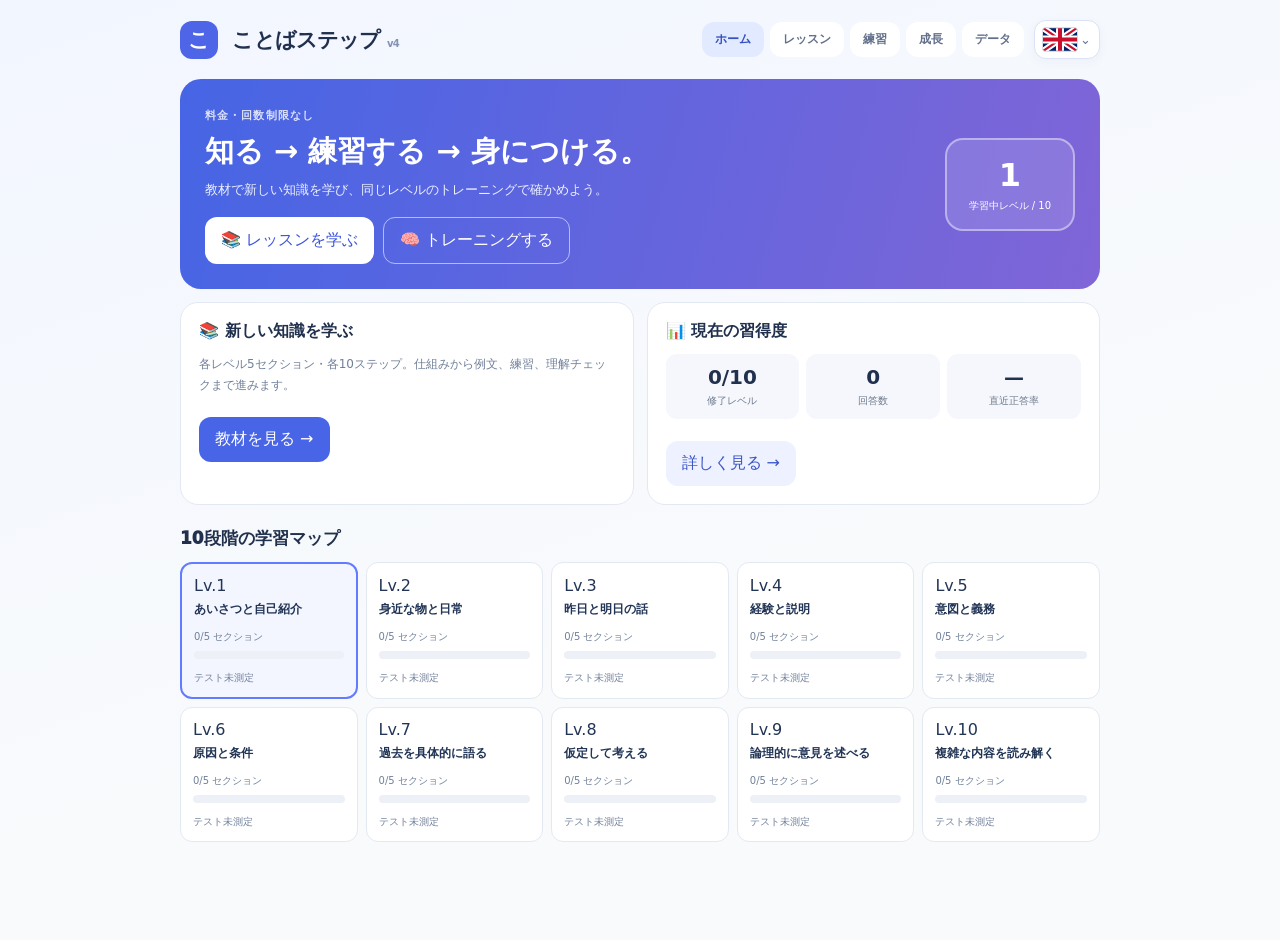
==== kotoba/index.html @ 97782a65 "Publish mobile-ready Kotoba Step v4.1 without changing existing homepage" ====
<!DOCTYPE html>
<html lang="ja"><head><meta charset="UTF-8"><meta name="viewport" content="width=device-width,initial-scale=1"><title>ことばステップ v4.1 - 3言語×10レベル</title><style>
.ks-root{font-family:ui-rounded,"Hiragino Kaku Gothic ProN","Noto Sans JP",system-ui,sans-serif;color:#20304d;background:linear-gradient(160deg,#f2f6ff,#f8fafc 60%);padding:16px;border-radius:18px;min-height:620px}.ks-root *{box-sizing:border-box}.ks-root button,.ks-root select,.ks-root textarea{font:inherit}.ks-root button{cursor:pointer}.ks-root button:disabled{opacity:.46;cursor:default}.ks-shell{max-width:920px;margin:auto}.ks-top{display:flex;justify-content:space-between;align-items:center;gap:8px;flex-wrap:wrap;margin-bottom:20px}.ks-logo{font-weight:950;font-size:21px;letter-spacing:-.04em}.ks-logo b{display:inline-grid;place-items:center;background:#4f65e7;color:#fff;border-radius:12px;width:38px;height:38px;margin-right:8px}.ks-tabs{display:flex;gap:6px}.ks-tabs button{padding:9px 13px;border:0;background:#fff;color:#62708b;border-radius:12px;font-size:12px;font-weight:800}.ks-tabs button.ks-active{background:#e2eaff;color:#3651c2}.ks-hero{padding:25px;border-radius:21px;background:linear-gradient(105deg,#4665e5,#8065d7);color:#fff;display:flex;justify-content:space-between;align-items:center;gap:15px}.ks-hero h2{font-size:clamp(22px,4vw,29px);margin:7px 0}.ks-hero p{margin:7px 0;font-size:13px;line-height:1.65;color:#edf0ff}.ks-eyebrow{font-size:11px;letter-spacing:.1em;font-weight:900;opacity:.8}.ks-level{border:2px solid #ffffff6e;background:#ffffff20;border-radius:18px;text-align:center;padding:16px 22px;min-width:107px}.ks-level strong{font-size:32px;display:block}.ks-level span{font-size:10px}.ks-btn{display:inline-flex;align-items:center;justify-content:center;gap:7px;border:none;border-radius:12px;padding:12px 16px;background:#4865e8;color:#fff;font-weight:850;font-size:13px}.ks-btn.ks-main{background:#fff;color:#3b54dc}.ks-btn.ks-secondary{background:#eef1ff;color:#3b56c6}.ks-btn.ks-muted{background:#f0f2f8;color:#5d6b83}.ks-btn.ks-danger{background:#fff0f1;color:#bd3548}.ks-btn.ks-sm{padding:9px 11px;font-size:12px}.ks-grid3{display:grid;grid-template-columns:repeat(3,minmax(0,1fr));gap:11px}.ks-lang{border:2px solid #e4e9f4;text-align:left;background:white;border-radius:17px;padding:16px;min-width:0}.ks-lang.ks-picked{border-color:#6c80ec;background:#f7f8ff}.ks-lang .ks-flag{font-size:28px;display:block}.ks-lang strong{display:block;font-size:17px;margin:8px 0 3px}.ks-lang small{font-size:11px;color:#68758d}.ks-h3{font-size:17px;font-weight:950;margin:22px 0 12px}.ks-cols{display:grid;grid-template-columns:1fr 1fr;gap:13px;margin:13px 0}.ks-panel{background:#fff;border:1px solid #e3e9f2;border-radius:18px;padding:18px;min-width:0}.ks-panel h3{font-size:16px;margin:0 0 8px}.ks-sub{font-size:12px;color:#71809a;line-height:1.7}.ks-field{margin:12px 0;display:flex;justify-content:space-between;align-items:center;gap:8px;flex-wrap:wrap}.ks-field label{font-size:13px;font-weight:850}.ks-field select{border-radius:9px;border:1px solid #dfe5f0;padding:8px;background:#fff;color:#24344e}.ks-check{display:inline-flex;align-items:center;gap:5px;font-size:12px;font-weight:800}.ks-check input{accent-color:#4a65e5;width:16px;height:16px}.ks-progress-row{margin:13px 0}.ks-progress-row .ks-line{display:flex;justify-content:space-between;font-size:12px;margin-bottom:5px}.ks-track{height:8px;border-radius:20px;background:#edf0f7;overflow:hidden}.ks-track i{display:block;height:100%;background:linear-gradient(90deg,#556cf1,#34c5a8)}.ks-statline{display:grid;grid-template-columns:repeat(3,1fr);gap:7px}.ks-stat{background:#f5f7fc;border-radius:11px;padding:11px 8px;text-align:center}.ks-stat strong{font-size:20px;display:block}.ks-stat small{color:#6e7a8d;font-size:10px}.ks-note{background:#edf3ff;color:#596a88;border-radius:11px;padding:11px 13px;line-height:1.7;font-size:11px;margin:13px 0}.ks-section{margin:18px 0}.ks-lesson{max-width:720px;margin:0 auto}.ks-lesson-head{display:flex;gap:10px;align-items:center}.ks-lesson-head .ks-track{flex:1;height:12px}.ks-lesson-head span{font-weight:850;font-size:12px;color:#63718e}.ks-card{border:1px solid #dfe6f1;background:#fff;border-radius:20px;padding:23px;margin:17px 0}.ks-tag{display:inline-block;background:#edf1ff;color:#4c61c7;font-weight:850;font-size:11px;border-radius:8px;padding:7px 9px}.ks-card h2{font-size:21px;line-height:1.5;margin:16px 0}.ks-prompt{font-size:22px;font-weight:800;margin:16px 0;line-height:1.65;white-space:pre-wrap;overflow-wrap:anywhere}.ks-prompt.ks-reading{font-size:18px;border-left:4px solid #7891ee;background:#f7f9ff;padding:14px;border-radius:6px;font-weight:600}.ks-q{font-weight:800;font-size:14px;margin:15px 0}.ks-choices{display:grid;grid-template-columns:1fr 1fr;gap:10px}.ks-choice{border:2px solid #e3e9f2;background:#fff;color:#24344f;text-align:left;border-radius:13px;padding:15px;font-weight:750;min-height:63px}.ks-choice:hover:not(:disabled){border-color:#93a2ed}.ks-choice.ks-selected{border-color:#576fe9;background:#eef1ff}.ks-choice.ks-correct{border-color:#2bc39d;background:#e3fbf4}.ks-choice.ks-wrong{border-color:#e9596b;background:#ffeff0}.ks-tools{display:flex;justify-content:space-between;align-items:center;gap:8px;margin-top:18px;flex-wrap:wrap}.ks-feedback{border-radius:12px;padding:13px;font-size:13px;line-height:1.7;margin-top:15px}.ks-feedback.good{background:#e2faf1;color:#176c52}.ks-feedback.bad{background:#fff0ed;color:#ae394a}.ks-feedback strong{display:block}.ks-tiles{display:flex;gap:7px;flex-wrap:wrap;min-height:55px;padding:10px;border:1px dashed #bec9df;border-radius:12px;margin:13px 0;background:#f9fbff}.ks-tile{border:1px solid #cfd8eb;background:#fff;border-radius:9px;padding:10px;font-weight:800}.ks-tile:disabled{opacity:.3}.ks-stages{display:grid;grid-template-columns:repeat(4,minmax(0,1fr));gap:8px}.ks-stage{border:1px solid #e3e9f3;border-radius:12px;background:white;padding:12px}.ks-stage h4{margin:0 0 7px;font-size:13px}.ks-stage small{font-size:10px;color:#70809a}.ks-stage .ks-track{margin-top:10px}.ks-results{text-align:center;max-width:680px;margin:35px auto}.ks-results .ks-panel{padding:30px}.ks-medal{font-size:49px}.ks-results h2{font-size:27px}.ks-summaries{display:flex;gap:7px;justify-content:center;flex-wrap:wrap;margin:17px 0}.ks-chip{padding:7px 10px;background:#eef2ff;color:#5165aa;font-size:11px;border-radius:99px;font-weight:800}.ks-root textarea{width:100%;min-height:120px;border-radius:12px;border:1px solid #dfe5f0;padding:10px;font-size:11px}.ks-root .ks-hide{display:none}.ks-root button:focus-visible,.ks-root select:focus-visible,.ks-root textarea:focus-visible{outline:3px solid #a5b7ff;outline-offset:2px}@media(max-width:620px){.ks-root{padding:10px}.ks-hero{padding:17px}.ks-level{padding:10px;min-width:80px}.ks-level strong{font-size:26px}.ks-grid3{gap:6px}.ks-lang{padding:11px 7px;border-radius:12px}.ks-lang strong{font-size:13px}.ks-lang small{font-size:10px}.ks-lang .ks-flag{font-size:25px}.ks-cols{grid-template-columns:1fr}.ks-stages{grid-template-columns:1fr 1fr}.ks-choices{grid-template-columns:1fr}.ks-card{padding:16px}.ks-top{flex-direction:column;align-items:stretch}.ks-tabs{justify-content:space-between}.ks-tabs button{flex:1}.ks-statline{gap:5px}}

.ks-version{font-size:10px;color:#8592b4;font-weight:700}.ks-hero h2{font-size:clamp(21px,3.2vw,29px)}.ks-btn.ks-hero-outline{background:transparent;border:1px solid #ffffff8f;color:white}.ks-actions{display:flex;gap:9px;flex-wrap:wrap;margin-top:17px}.ks-heading{padding:4px 0 12px}.ks-heading h2{margin:7px 0;font-size:25px}.ks-eyebrow.ks-dark{color:#6179de}.ks-lvcard{text-align:left;cursor:pointer;color:#223556;min-height:112px}.ks-lvcard b{display:block;margin:7px 0;line-height:1.3;font-size:12px}.ks-lvcard.ks-focus{border:2px solid #627bff;background:#f4f6ff}.ks-lvcard .ks-track{margin:7px 0}.ks-stages{grid-template-columns:repeat(5,minmax(0,1fr))}.ks-focuspanel{margin:19px 0}.ks-focuspanel h2{margin:12px 0 4px}.ks-sectionlist{display:grid;gap:10px;margin-top:17px}.ks-unit{display:flex;align-items:center;gap:15px;padding:15px;background:#f8faff;border:1px solid #e4eafa;border-radius:13px}.ks-num{width:36px;height:36px;display:grid;place-items:center;border-radius:11px;color:#4d67de;background:#e7ebff;font-weight:950;flex:none}.ks-unitbody{flex:1;min-width:0}.ks-unitbody strong{display:block;margin:0 0 4px}.ks-unitbody p{margin:0 0 6px}.ks-study h2{margin:14px 0}.ks-studybadge{display:inline-block;background:#dff7ed;color:#176550;border-radius:9px;padding:7px 11px;margin-top:18px;font-size:12px;font-weight:900}.ks-explain{line-height:2;padding:15px;background:#f8faff;border-radius:13px;font-size:15px;margin:15px 0}.ks-formula{background:#edf1ff;border-left:4px solid #5f79ec;padding:16px;border-radius:10px;margin:16px 0}.ks-formula span{display:block;color:#61719c;font-size:11px;margin-bottom:9px}.ks-formula strong{font-size:19px}.ks-examples{display:grid;gap:9px;margin:17px 0}.ks-example{display:flex;align-items:center;gap:12px;padding:12px;border:1px solid #e0e8f5;border-radius:12px}.ks-example>span{flex:none;border-radius:8px;color:#4b65d8;background:#edf1ff;padding:5px 9px;font-weight:900}.ks-example>div{flex:1}.ks-example strong{font-size:15px}.ks-example p{color:#63738a;font-size:12px;margin:4px 0 0}.ks-answer{width:100%;padding:15px;border:2px solid #dfe6f5;border-radius:12px;color:#22324c;background:white;font:inherit;font-size:17px;margin:10px 0}.ks-answer:focus{outline:2px solid #8d9ffc;border-color:#7187ee}.ks-switch{display:flex;margin:12px 0;cursor:pointer}.ks-mt{margin-top:16px}.ks-center{justify-content:center}.ks-audio{display:flex;gap:11px;align-items:center;flex-wrap:wrap;padding:15px 0}.ks-progress-row{margin:10px 0}.ks-panel>.ks-btn{margin-top:10px}.ks-statline{margin:12px 0}.ks-root textarea{font-size:13px;line-height:1.5}.ks-root button{transition:background .12s,border-color .12s}.ks-stage.ks-lvcard:hover{background:#edf1ff}.ks-root input[type=checkbox]{accent-color:#546bec}.ks-root input:focus-visible{outline:3px solid #b1bffc}.ks-root h2{line-height:1.45}
@media(max-width:820px){.ks-stages{grid-template-columns:repeat(3,minmax(0,1fr))}.ks-tabs{flex-wrap:wrap}.ks-top{align-items:flex-start}.ks-unit{flex-wrap:wrap}.ks-unit .ks-btn{margin-left:51px}}
@media(max-width:620px){.ks-stages{grid-template-columns:repeat(2,minmax(0,1fr))}.ks-hero{align-items:flex-start;flex-direction:column}.ks-level{min-width:130px}.ks-unit{gap:8px}.ks-unit .ks-btn{margin-left:0}.ks-unitbody{min-width:calc(100% - 50px)}.ks-top{gap:13px}.ks-tabs button{padding:8px 7px;font-size:11px}.ks-actions .ks-btn{flex:1}.ks-example>div{min-width:0}.ks-lesson-head{flex-wrap:wrap}.ks-study{padding:14px}}

.ks-tabs button{white-space:nowrap}.ks-switch input{flex:none}.ks-root{word-break:normal}

/* v4: 画面右上の小さな国旗と、言語選択画面 */
.ks-topright{display:flex;align-items:center;gap:10px;min-width:0}
.ks-flagbutton{background:#fff;border:1px solid #dae3f5;border-radius:12px;min-height:39px;padding:5px 8px;display:inline-flex;align-items:center;gap:3px;box-shadow:0 3px 12px #2a46780b;flex:none}
.ks-flagbutton span:first-child{font-size:25px;line-height:1}
.ks-flagchevron{font-size:13px;color:#657694}
.ks-flagbutton:hover{background:#eef3ff;border-color:#7b91e6}
.ks-languagegrid .ks-lang{text-align:center;min-height:190px;padding:20px 12px}
.ks-languagegrid .ks-flag{font-size:48px}
.ks-languagegrid .ks-lang strong{font-size:19px}
.ks-languagegrid .ks-lang em{display:block;font-size:11px;color:#3656bd;margin-top:9px;font-style:normal;font-weight:800}
.ks-featurephrase{font-size:clamp(20px,3.5vw,28px);font-weight:850;color:#20365a;background:#f6f8ff;border:1px solid #e2e8ff;border-radius:16px;padding:24px 18px;line-height:1.6;overflow-wrap:anywhere;margin:19px 0}
.ks-vocbox{border:1px solid #d0e9dd;border-radius:14px;background:#f1fff8;padding:17px;margin-top:22px}
.ks-vocbox h3{margin:0 0 6px;color:#166a50}
.ks-btn.ks-wordbtn{background:#209b79;color:#fff}
.ks-btn.ks-wordbtn:hover{background:#178a69}
@media(max-width:620px){.ks-top{display:flex;flex-direction:column;align-items:stretch}.ks-topright{width:100%;justify-content:space-between;gap:5px}.ks-flagbutton{margin-left:auto;min-width:56px}.ks-languagegrid{grid-template-columns:repeat(3,minmax(0,1fr))}.ks-languagegrid .ks-lang{padding:16px 6px;min-height:168px}.ks-languagegrid .ks-flag{font-size:34px}.ks-languagegrid .ks-lang strong{font-size:14px}.ks-languagegrid .ks-lang small{font-size:10px}.ks-vocbox .ks-btn{width:100%}}
@media(max-width:420px){.ks-topright{flex-wrap:wrap}.ks-tabs{flex:1;min-width:235px}.ks-tabs button{font-size:10px;padding:8px 5px}.ks-flagbutton{min-width:46px}.ks-languagegrid{gap:5px}}

/* v4.1: mobile browser layout and reliable inline flag SVGs */
html{color-scheme:light}
body{margin:0;min-height:100vh;background:#f2f6ff}
.ks-root{border-radius:0;min-height:100vh;min-height:100dvh;padding:20px max(12px,env(safe-area-inset-right)) max(20px,env(safe-area-inset-bottom)) max(12px,env(safe-area-inset-left));overflow-x:clip}
.ks-shell{width:100%}
.ks-flagbutton span:first-child{display:flex;align-items:center}
.ks-flagbutton svg{width:34px;height:23px}
.ks-languagegrid .ks-flag svg{width:57px;height:38px}
.ks-root button,.ks-root select,.ks-root input{touch-action:manipulation}
@media(max-width:620px){
.ks-root{padding-top:max(12px,env(safe-area-inset-top))}
.ks-hero{flex-direction:column;align-items:stretch}
.ks-level{min-width:0;align-self:flex-start}
.ks-lesson-head{flex-wrap:wrap}
.ks-tools{align-items:stretch}
.ks-tools .ks-btn{min-height:42px}
.ks-languagegrid .ks-flag svg{width:52px;height:34px}
.ks-root input,.ks-root textarea{font-size:16px}
}
</style></head><body><div id="kotoba-app" class="ks-root"><div class="ks-shell" id="ks-view"></div></div><script> const LESSONS={
 en:{
 v:[`hello=こんにちは;thank you=ありがとう;water=水;bread=パン;cat=猫;dog=犬;book=本;friend=友達;today=今日;tomorrow=明日;school=学校;coffee=コーヒー`, `station=駅;ticket=切符;breakfast=朝食;dinner=夕食;usually=普段;busy=忙しい;movie=映画;travel=旅行;weekend=週末;weather=天気;question=質問;answer=答え`, `appointment=予約;recommend=おすすめする;improve=改善する;experience=経験;direction=方向;already=すでに;perhaps=おそらく;reason=理由;explain=説明する;borrow=借りる;arrive=到着する;decide=決める`, `although=〜だけれども;unless=〜でない限り;despite=〜にもかかわらず;opportunity=機会;evidence=証拠;benefit=利点;concern=懸念;assumption=仮定;consequence=影響;reliable=信頼できる;efficient=効率的な;perspective=視点`],
 g:[`I ___ a student.~am~is~are~be~I に続くbe動詞は am。;She ___ cats.~likes~like~liking~to like~三人称単数の現在形には -s を付けます。;This is ___ apple.~an~a~the~are~母音で始まる単数名詞には an を使えます。;___ you from Japan?~Are~Is~Am~Be~主語 you には Are。`, `He ___ to work every day.~goes~go~going~gone~he は三人称単数なので goes。;Where ___ you go yesterday?~did~do~does~are~過去の疑問文には did。;I am ___ dinner now.~cooking~cook~cooked~cooks~現在進行形は be + -ing。;She is taller ___ me.~than~then~to~with~比較級には than。`, `I have lived here ___ 2020.~since~for~during~until~開始時点には since。;The letter ___ yesterday.~was sent~sent by~sending~has send~過去の受動態は was + 過去分詞。;This is the person ___ helped me.~who~where~when~whose~人を説明する関係代名詞は who。;Could you tell me where the station ___?~is~does~are~be~間接疑問文では通常の語順になります。`, `If I ___ you, I would apologize.~were~am~will be~be~現実と異なる仮定では If I were you。;Had I known, I ___ helped.~would have~will have~had~have~過去の仮定に反する結果は would have + 過去分詞。;___ the rain, we played.~Despite~Although~Because~Unless~名詞句 the rain の前は前置詞 Despite。;Not only he but also I ___ ready.~am~is~are~be~近い主語 I に一致します。`],
 l:[`Hello, how are you?=こんにちは、お元気ですか？;I like music.=私は音楽が好きです。;Where is my book?=私の本はどこですか？;Thank you very much.=本当にありがとうございます。`, `I take the train every morning.=私は毎朝電車に乗ります。;Are you free tomorrow?=明日は空いていますか？;I watched a movie yesterday.=私は昨日映画を見ました。;The station is near here.=駅はこの近くです。`, `Could you recommend a restaurant?=おすすめのレストランはありますか？;I have already finished my homework.=私はすでに宿題を終えました。;I would like to change my appointment.=予約を変更したいです。;Perhaps we should leave earlier.=もっと早く出発したほうがいいかもしれません。`, `Although it was difficult, we succeeded.=難しかったけれど、私たちは成功しました。;We need more reliable evidence.=もっと信頼できる証拠が必要です。;Unless it rains, the event will take place.=雨が降らない限りイベントは開催されます。;Efficiency is not the only concern.=効率だけが懸念事項ではありません。`],
 r:[`Mia has a dog. The dog is small and friendly.~ミアが飼っているのは？~犬~猫~鳥~魚~has a dog が手がかりです。;Ken lives in Tokyo. He likes reading books.~ケンの趣味は？~読書~水泳~料理~ダンス~likes reading books です。`, `Tom works at a cafe. He starts at nine every morning.~トムが仕事を始める時刻は？~午前9時~午前7時~正午~午後6時~starts at nine every morning に注目。;The library is closed today. It will open again tomorrow.~図書館はいつ再開する？~明日~今日~来週~昨日~tomorrow は明日。`, `We reserved a table for three, but one friend cannot come. I will call the restaurant.~電話する主な理由は？~予約人数の変更~道を尋ねる~料理への苦情~開店時間の確認~1人が来られなくなりました。;The museum is free on Fridays. On other days, adults pay ten dollars.~金曜日の入館料は？~無料~10ドル~5ドル~20ドル~free on Fridays です。`, `The team postponed the launch because tests revealed a safety issue.~発売延期の理由は？~安全上の問題~予算不足~悪天候~人員不足~because 以下が延期の理由です。;The reviewer recommends a different model because the battery is unreliable.~別の機種を勧める理由は？~電池の信頼性が低い~本体が高価~画面が暗い~重すぎる~unreliable は信頼できないという意味です。`],
 o:[`私は音楽が好きです。~I /like /music.~I like music.~主語→動詞→目的語。;これは私の本です。~This /is /my /book.~This is my book.~be動詞と所有格 my。`, `彼女は今勉強しています。~She /is /studying /now.~She is studying now.~be + -ing の現在進行形。;あなたはどこに住んでいますか？~Where /do /you /live?~Where do you live?~疑問詞 + do you + 動詞原形。`, `私は3年間英語を勉強しています。~I /have /studied /English /for /three years.~I have studied English for three years.~継続を表す現在完了。;駅までの行き方を教えてください。~Please /tell /me /how /to /get /to the station.~Please tell me how to get to the station.~how to get to ... は行き方。`, `時間があれば参加するのに。~If /I /had /time, /I /would /join.~If I had time, I would join.~仮定法過去は If + 過去形、would + 原形。;彼女は問題を解決しただけでなく原因も説明した。~She /not only /solved /the problem /but also /explained /the cause.~She not only solved the problem but also explained the cause.~not only ... but also ...。`]
 },
 ko:{
 v:[`안녕하세요=こんにちは;감사합니다=ありがとうございます;물=水;밥=ご飯;책=本;고양이=猫;개=犬;친구=友達;오늘=今日;내일=明日;학교=学校;커피=コーヒー`, `아침=朝;저녁=夕方;지하철=地下鉄;역=駅;표=切符;회사=会社;바쁘다=忙しい;어제=昨日;시간=時間;음식=食べ物;주말=週末;날씨=天気`, `예약=予約;방향=方向;짐=荷物;추천하다=おすすめする;경험=経験;이유=理由;보통=普段;가끔=時々;벌써=すでに;필요하다=必要だ;가능하다=可能だ;도착하다=到着する`, `그러나=しかし;그럼에도=それにもかかわらず;만약=もし;기회=機会;결정=決定;증거=証拠;장점=長所;우려=懸念;가정=仮定;결과=結果;신뢰하다=信頼する;효율적=効率的`],
 g:[`저는 학생___.~입니다~있습니다~갑니다~합니다~学生ですは 학생입니다。;학교___ 가요.~에~를~은~의~移動先は 에。;물___ 마셔요.~을~를~이~가~パッチムのある 물 には 을。;책___ 있어요.~이~가~를~에~パッチムのある 책 には 이。`, `어제 영화를 ___.~봤어요~봐요~볼 거예요~보세요~어제 に合わせて過去形。;내일 학교에 ___.~갈 거예요~갔어요~갑니다만~가던~未来の予定は 갈 거예요。;지금 밥을 ___.~먹고 있어요~먹었어요~먹을 거예요~먹습니다만~動作進行は -고 있어요。;커피를 ___ 않아요.~마시지~마셔서~마시고~마실~-지 않아요 は否定形。`, `비가 오___ 집에 있을 거예요.~면~고~지만~에서~条件は -면。;한국어를 잘하___ 싶어요.~고~서~면~지만~-고 싶어요 は〜したい。;버스가 늦___ 택시를 탔어요.~어서~지만~거나~면~原因の -어서。;선생님께서 지금 ___.~계세요~있어~있니~있는~尊敬の表現で 계세요。`, `아무리 바쁘___ 운동을 해요.~더라도~어서~고~면~譲歩の -더라도。;시간이 있___ 같이 갈 텐데요.~으면~어서~지만~다가~パッチムがある 있다 には -으면。;문제가 해결되___ 알려 주세요.~면~지만~고~기~条件は -면。;그 사실을 알___ 좋았을 텐데요.~았으면~고~는~자~過去の仮定です。`],
 l:[`안녕하세요. 반갑습니다.=こんにちは。お会いできてうれしいです。;저는 학생이에요.=私は学生です。;물을 주세요.=水をください。;책을 읽어요.=本を読みます。`, `내일 시간이 있어요?=明日時間がありますか？;지하철역이 어디예요?=地下鉄の駅はどこですか？;어제 영화를 봤어요.=昨日映画を見ました。;지금 조금 바빠요.=今、少し忙しいです。`, `예약을 변경하고 싶어요.=予約を変更したいです。;이 근처에 호텔이 있나요?=この近くにホテルはありますか？;벌써 숙제를 끝냈어요.=もう宿題を終えました。;시간이 더 필요해요.=もっと時間が必要です。`, `증거가 충분하지 않습니다.=証拠が十分ではありません。;효율적인 방법을 찾아야 해요.=効率的な方法を探す必要があります。;시간이 없다면 내일 해도 돼요.=時間がなければ明日してもいいです。;이 결정에는 장점도 있습니다.=この決定には長所もあります。`],
 r:[`민수는 학생입니다. 매일 학교에 갑니다.~ミンスの職業は？~学生~医師~料理人~運転手~학생 は学生です。;오늘은 월요일입니다. 지수는 책을 읽어요.~ジスは何をしますか？~本を読む~映画を見る~走る~料理する~책을 읽어요 とあります。`, `수진은 아침 일곱 시에 일어납니다. 여덟 시에 학교에 갑니다.~スジンが学校へ行く時刻は？~8時~7時~9時~6時~여덟 시 は8時。;도서관은 오늘 쉽니다. 내일 다시 엽니다.~図書館の再開はいつ？~明日~今日~来週~昨日~내일 は明日。`, `민지는 친구와 식당에 가려고 했지만 친구가 아파서 혼자 갔어요.~ミンジが一人で行った理由は？~友達の体調不良~道が分からない~雨が降った~予約がない~친구가 아파서 とあります。;이번 주 금요일에는 박물관 입장료가 무료입니다.~無料で入れるのは？~金曜日~月曜日~土曜日~水曜日~금요일 は金曜日。`, `회사는 안전 문제를 발견해서 새 제품 출시를 연기했습니다.~新製品を延期した理由は？~安全上の問題~予算不足~祝日~材料不足~안전 문제 は安全問題。;이 제품은 가격이 저렴하지만 배터리 성능이 안정적이지 않습니다.~製品の弱点は？~電池性能が不安定~価格が高い~画面が小さい~重すぎる~안정적이지 않습니다 は安定しないという意味。`],
 o:[`私は学生です。~저는 /학생이에요.~저는 학생이에요.~저는 は「私は」。;水をください。~물을 /주세요.~물을 주세요.~목적격 조사 을。`, `私は昨日映画を見ました。~저는 /어제 /영화를 /봤어요.~저는 어제 영화를 봤어요.~過去形 봤어요。;明日学校へ行きます。~내일 /학교에 /갈 거예요.~내일 학교에 갈 거예요.~未来表現 -ㄹ 거예요。`, `韓国語を勉強したいです。~한국어를 /공부하고 /싶어요.~한국어를 공부하고 싶어요.~動詞 -고 싶어요。;雨が降れば家にいます。~비가 /오면 /집에 /있을 거예요.~비가 오면 집에 있을 거예요.~条件の -면。`, `時間があれば一緒に行けるのに。~시간이 /있으면 /같이 /갈 텐데요.~시간이 있으면 같이 갈 텐데요.~仮定の -으면。;難しくても挑戦します。~어렵더라도 /도전할 거예요.~어렵더라도 도전할 거예요.~譲歩の -더라도。`]
 },
 zh:{
 v:[`你好=こんにちは;谢谢=ありがとう;水=水;米饭=ご飯;书=本;猫=猫;狗=犬;朋友=友達;今天=今日;明天=明日;学校=学校;咖啡=コーヒー`, `早上=朝;晚上=夜;地铁=地下鉄;车站=駅;车票=切符;公司=会社;忙=忙しい;昨天=昨日;时间=時間;食物=食べ物;周末=週末;天气=天気`, `预约=予約;方向=方向;行李=荷物;推荐=おすすめする;经验=経験;原因=理由;通常=普段;有时候=時々;已经=すでに;需要=必要とする;可以=できる;到达=到着する`, `但是=しかし;尽管=〜にもかかわらず;如果=もし;机会=機会;决定=決定;证据=証拠;优点=長所;担忧=懸念;假设=仮定;结果=結果;可靠=信頼できる;效率=効率`],
 g:[`我___学生。~是~有~在~会~AはBだ、には 是。;我___一本书。~有~是~在~会~所有を表す 有。;她___喝茶。~喜欢~是~有~在~好きだには 喜欢。;你___日本人吗？~是~有~会~给~判断文の疑問形は 是 ... 吗。`, `我昨天___电影。~看了~看~要看~正在看~完了動作を示す 了。;他___学习中文。~正在~已经了~还了~过了~進行中は 正在。;明天我___去北京。~要~了~过~着~未来の意図は 要。;这个比那个___。~大~最大~很的~大的~比較文 比 ... 大。`, `我___去过上海。~已经~正在了~会了~得了~経験を示す 过 を伴う表現です。;___下雨，我们就不去了。~如果~虽然~但是~因为~条件は 如果。;我把书___桌子上了。~放在~放得~给~比~把構文で位置を指定する 放在。;你知道他___在哪里吗？~住~住了的~是住~在住了~埋め込み疑問の中で 住在哪里。`, `___天气不好，我们还是出发了。~虽然~因为~如果~为了~逆接の 〜にもかかわらず は 虽然。;我宁愿走路，___坐出租车。~也不~所以~因为~或者~宁愿 A 也不 B は「BよりAしたい」。;只有认真准备，___能成功。~才~就了~得~过~只有 ... 才 ... は必要条件。;这件事值得我们认真___。~考虑~考虑了过~考虑得~考虑在~值得 + 動詞は「〜する価値がある」。`],
 l:[`你好，很高兴认识你。=こんにちは、お会いできてうれしいです。;我是学生。=私は学生です。;请给我一杯水。=水を一杯ください。;我喜欢看书。=私は読書が好きです。`, `你明天有时间吗？=明日は時間がありますか？;地铁站在哪里？=地下鉄の駅はどこですか？;我昨天看了电影。=私は昨日映画を見ました。;我现在有点忙。=今、少し忙しいです。`, `我想更改预约。=予約を変更したいです。;这附近有酒店吗？=この近くにホテルはありますか？;我已经做完作业了。=私はすでに宿題を終えました。;我需要更多时间。=もっと時間が必要です。`, `我们需要更可靠的证据。=もっと信頼できる証拠が必要です。;这个决定可能带来后果。=この決定は影響をもたらす可能性があります。;如果不下雨，活动就会举行。=雨が降らなければイベントは開催されます。;效率并不是唯一的问题。=効率だけが問題なのではありません。`],
 r:[`小明是一名学生。他每天去学校。~小明は何をしていますか？~学生~医者~先生~料理人~学生 とあります。;小丽喜欢猫。她有两只猫。~小丽が飼っている猫は何匹？~2匹~1匹~3匹~4匹~两只 は2匹。`, `我每天七点起床，八点去学校。~学校へ出発する時刻は？~8時~7時~9時~6時~八点 は8時。;图书馆今天不开门，明天再开放。~図書館が再開するのは？~明日~今日~来週~昨日~明天 は明日。`, `我们原来订了三个人的位子，但是一位朋友不能来了。~変更すべき予約人数は？~3人から2人~2人から3人~3人から4人~変更不要~一位朋友不能来了。;这个博物馆每周五免费开放。~無料入館できる曜日は？~金曜日~月曜日~土曜日~火曜日~周五 は金曜日。`, `由于检测发现了安全问题，公司决定推迟产品发布。~発売延期の理由は？~安全上の問題~予算不足~天気~人員不足~安全问题 が原因。;这个设备虽然价格不高，但是电池不太可靠。~この製品の弱点は？~電池の信頼性~価格の高さ~サイズの大きさ~画面の暗さ~电池不太可靠 です。`],
 o:[`私は学生です。~我 /是 /学生。~我是学生。~主語 + 是 + 名詞。;私は水を飲みます。~我 /喝 /水。~我喝水。~主語 + 動詞 + 目的語。`, `私は昨日映画を見ました。~我 /昨天 /看了 /电影。~我昨天看了电影。~时间副词 + 了。;彼女は中国語を勉強しています。~她 /正在 /学习 /中文。~她正在学习中文。~正在 は進行。`, `私はすでに宿題を終えました。~我 /已经 /做完 /作业了。~我已经做完作业了。~已经 ... 了。;雨が降れば行きません。~如果 /下雨，/我 /就不去。~如果下雨，我就不去。~如果 ... 就 ...。`, `天気は悪いけれど私たちは出発しました。~虽然 /天气不好，/我们 /还是 /出发了。~虽然天气不好，我们还是出发了。~虽然 ... 还是 ...。;信頼できる証拠が必要です。~我们 /需要 /可靠的 /证据。~我们需要可靠的证据。~需要 は「必要とする」。`]
 }};

// ことばステップ：各言語10レベル × 2セクション。例文・説明・小テストは独立して編集可能。
const SC=(title,why,pattern,examples,tip,quiz)=>({title,why,pattern,examples,tip,quiz});
const LV=(title,goal,a,b)=>({title,goal,sections:[a,b]});
const COURSE={
 en:[
 LV('あいさつと自己紹介','基本の文と音の構造を知る',
 SC('はじめての会話','英語は相手へのあいさつと自分の名前から始めます。Hello はいつでも使え、Good morning は朝のあいさつです。','Hello. / My name is ...',['Hello.=こんにちは。','My name is Yuki.=私の名前はユキです。','Nice to meet you.=はじめまして。','Thank you.=ありがとう。'],'英語では文の最初を大文字にし、文末に句点や感嘆符を置きます。',['「はじめまして」に合うのは？','Nice to meet you.','I am hungry.','See you yesterday.','初対面の決まったあいさつです。']),
 SC('I am と This is','I は「私」、am は「〜です」を表します。人や物を指して説明するときは This is を使います。','I am + 名詞 / This is + 名詞',['I am a student.=私は学生です。','This is a book.=これは本です。','I am happy.=私はうれしいです。','This is my friend.=こちらは私の友達です。'],'a は「ひとつの」の意味。職業を示す単数名詞の前にも付けます。',['「私は学生です」に合うのは？','I am a student.','I is student.','Me student.','主語 I に対応する be 動詞は am です。'])),
 LV('身近な物と日常','動詞・疑問文・基本の語順',
 SC('英語の基本語順','英語の多くの文は「だれが→何をする→何を」で組み立てます。日本語と語順が異なります。','主語 + 動詞 + 目的語',['I like music.=私は音楽が好きです。','She reads books.=彼女は本を読みます。','We drink water.=私たちは水を飲みます。','He plays tennis.=彼はテニスをします。'],'he / she の現在形では一般に動詞に -s が付きます。',['She の後の自然な動詞は？','likes','like','liking','三人称単数・現在形には -s が付きます。']),
 SC('質問する・否定する','一般動詞の疑問文では Do を前に置きます。he/she では Does。否定は do not / does not を使います。','Do you + 動詞原形 ...?',['Do you like coffee?=コーヒーは好きですか？','I do not eat meat.=私は肉を食べません。','Where do you live?=どこに住んでいますか？','Does she work here?=彼女はここで働いていますか？'],'Does を使う場合、後ろの動詞は原形に戻します。',['正しい疑問文は？','Does he play?','Does he plays?','Do he playing?','Does が三単現を担当するため play は原形です。'])),
 LV('昨日と明日の話','過去・未来と現在進行形',
 SC('過去形で思い出を話す','過去に起きたことは動詞の過去形を使います。規則動詞は -ed、不規則動詞は変化を覚えます。','yesterday + 過去形',['I watched a movie yesterday.=私は昨日映画を見ました。','She went to the station.=彼女は駅へ行きました。','We ate dinner.=私たちは夕食を食べました。','Did you sleep well?=よく眠れましたか？'],'did を使った疑問文の動詞は原形です。',['go の過去形は？','went','goed','going','go は不規則変化で went になります。']),
 SC('今していることと予定','進行中の動作は be + -ing、未来の予定は be going to を使うのが基本です。','am/is/are + -ing / going to + 動詞',['I am studying now.=私は今勉強しています。','They are cooking dinner.=彼らは夕食を作っています。','I am going to travel tomorrow.=私は明日旅行する予定です。','It is raining.=雨が降っています。'],'現在形は習慣、現在進行形は進行中の行動という違いがあります。',['今まさに読んでいる表現は？','I am reading.','I read every day.','I read yesterday.','be + -ing が進行中を表します。'])),
 LV('経験と説明','現在完了・比較・関係詞への入口',
 SC('過去と今をつなぐ現在完了','have/has + 過去分詞は、過去の経験や現在に続く状態を表します。since は開始点、for は期間です。','have + 過去分詞',['I have visited Seoul twice.=私はソウルに2回行ったことがあります。','She has lived here for years.=彼女は長年ここに住んでいます。','I have already finished it.=私はもうそれを終えました。','Have you ever tried it?=試したことはありますか？'],'yesterday のような明確な過去時点とは、通常は単純過去形を使います。',['「2020年から」は？','since 2020','for 2020','during 2020','since は開始時点を示します。']),
 SC('比較と文をつなぐ言葉','比較級は than と組み合わせ、関係代名詞 who/which/that で名詞に説明を加えられます。','比較級 + than / 名詞 + who ...',['This route is faster than that one.=この道はあの道より速いです。','This is the person who helped me.=こちらが私を助けてくれた人です。','The book that I bought was useful.=私が買った本は役立ちました。','This is the most reliable option.=これが最も信頼できる選択肢です。'],'who は人、which は物を説明する場合に使えます。',['人を修飾する語は？','who','where','when','who は人を指す関係代名詞です。'])),
 LV('意図と義務','助動詞・依頼・義務の強さを区別する',
 SC('can / should / must','助動詞は行動に能力・助言・義務などの意味を加えます。後ろには動詞の原形を置きます。','助動詞 + 動詞原形',['You should check the schedule.=予定を確認したほうがいいです。','You must wear a helmet.=ヘルメットを着用しなければなりません。','You do not have to come.=来る必要はありません。','Can you help me?=手伝ってくれますか？'],'must not は禁止、do not have to は不要です。意味が異なります。',['「来る必要はない」に合うのは？','You do not have to come.','You must not come.','You cannot come.','do not have to は義務がないことです。']),
 SC('ていねいなお願い','Would you / Could you は、相手への配慮を示す依頼に使われます。would like to は「〜したい」です。','Could you + 動詞原形 ...?',['Could you repeat that?=もう一度言っていただけますか？','I would like to make a reservation.=予約をしたいです。','Would you mind opening the window?=窓を開けていただけますか？','Could you tell me the price?=値段を教えていただけますか？'],'Would you mind の後ろは -ing。応答の Yes/No に注意します。',['Would you mind の後ろは？','opening','to open','open','mind の後ろは動名詞です。'])),
 LV('原因と条件','because / although / if の論理',
 SC('理由と譲歩を区別','because は理由、although は予想に反する事実、despite は名詞句につなげる前置詞です。','because + 文 / despite + 名詞',['We stayed home because it rained.=雨が降ったので家にいました。','Although it rained, we went out.=雨が降ったけれど外出しました。','Despite the delay, we arrived on time.=遅延にもかかわらず時間どおり到着しました。','I left early because I was tired.=疲れたので早く帰りました。'],'despite の直後に「主語 + 動詞」の文をそのまま置けません。',['空欄を埋める語は？ ___ the rain, we continued.','Despite','Although','Because','the rain は名詞句なので Despite が合います。']),
 SC('条件と結果をつなぐ','現実的な未来条件は if + 現在形、結果は will などで表します。unless は「〜でない限り」です。','If + 現在形, ... will ...',['If it rains, we will cancel the trip.=雨なら旅行を中止します。','Unless you hurry, you will miss the train.=急がないと電車に乗り遅れます。','If I have time, I will call you.=時間があれば電話します。','We will leave unless the weather gets worse.=天候が悪化しなければ出発します。'],'未来の条件節では、普通 will ではなく現在形を使います。',['未来条件の正しい文は？','If it rains, we will stay.','If it will rain, we stay.','If raining, we will staying.','if 節は現在形で表せます。'])),
 LV('過去を具体的に語る','過去完了・受動態を使って経緯を伝える',
 SC('過去の前に起きた出来事','過去完了 had + 過去分詞は、基準となる過去よりも前の出来事を示します。','had + 過去分詞',['When I arrived, the meeting had started.=着いた時には会議は始まっていました。','She had left before I called.=私が電話する前に彼女は出発していました。','I realized I had made a mistake.=自分が間違えていたと気づきました。','We had already eaten when he came.=彼が来た時、私たちは食事を済ませていました。'],'単なる過去の列挙と、時間順序を明示する過去完了の差を意識します。',['基準より前の行為は？','had finished','has finishing','will finished','had + 過去分詞が過去より前です。']),
 SC('行為を受ける側を主語に','受動態は be + 過去分詞。誰が行ったかより、何が行われたかを重視します。','be + 過去分詞',['The report was submitted yesterday.=その報告書は昨日提出されました。','The bridge is being repaired.=その橋は修理されています。','The decision has been announced.=決定が発表されました。','The files were deleted by mistake.=ファイルは誤って削除されました。'],'時制によって be 動詞を変化させます。',['現在進行中の受動態は？','is being repaired','is repairing','has repairing','be being + 過去分詞が進行中の受動態です。'])),
 LV('仮定して考える','現実と異なる条件と推測',
 SC('今と異なる仮定','現実とは違う状況を仮定するとき、if 節は過去形、主節には would などを使います。','If + 過去形, would + 動詞',['If I had more time, I would study more.=時間がもっとあればもっと勉強するのに。','If I were you, I would ask first.=私なら先に尋ねます。','She would join us if she were free.=暇なら彼女も参加するでしょう。','If it were cheaper, I would buy it.=もっと安ければ買うのに。'],'if 節が過去形でも「過去の出来事」とは限りません。',['仮定法の自然な形は？','If I were you','If I am you yesterday','If I will be you','仮定法では If I were you を使えます。']),
 SC('過去の後悔と推論','過去に起きなかったことは if + had + 過去分詞、結果は would have + 過去分詞。','If + had p.p., would have p.p.',['If I had known, I would have helped.=知っていたら手伝ったのに。','She might have forgotten the meeting.=彼女は会議を忘れたのかもしれません。','I should have checked it earlier.=もっと早く確認すべきでした。','If we had left earlier, we would have arrived on time.=早く出ていれば時間どおり着いたのに。'],'should have + 過去分詞は「〜すべきだった」という後悔にも使います。',['過去の後悔は？','should have checked','should check tomorrow','can checking','should have + 過去分詞です。'])),
 LV('論理的に意見を述べる','主張・根拠・反論を一貫して伝える',
 SC('根拠から結論へ','学術的な英文では、事実・解釈・結論を混同しないように語を使い分けます。','evidence → inference → conclusion',['The evidence suggests a possible link.=証拠は関連の可能性を示唆しています。','This conclusion depends on an assumption.=この結論はある仮定に依存します。','The results do not necessarily prove causation.=結果は必ずしも因果関係を証明しません。','We need to distinguish correlation from causation.=相関と因果を区別する必要があります。'],'suggest と prove では主張の確実性が大きく違います。',['証拠が可能性を示唆するだけなら？','suggests','proves conclusively','guarantees','弱い根拠には控えめな動詞を使います。']),
 SC('反論と限定','however / nevertheless / provided that などで、論旨を保ちながら例外や条件を示します。','claim → limitation → response',['The method is efficient; however, it may be biased.=その方法は効率的ですが、偏りがあるかもしれません。','Provided that the data are accurate, the result is reliable.=データが正確なら結果は信頼できます。','Nevertheless, the evidence remains insufficient.=それでも証拠は不十分なままです。','The proposal is feasible to some extent.=その提案はある程度実現可能です。'],'however は接続副詞。2つの独立節を単にカンマでつなげません。',['provided that の意味は？','〜という条件で','〜にもかかわらず','〜した直後','条件を限定する表現です。'])),
 LV('複雑な内容を読み解く','高度な構文と含意を読み取る',
 SC('省略と倒置を見抜く','倒置では通常の語順が入れ替わります。否定的表現の文頭移動は助動詞と主語の倒置を招きます。','Never + 助動詞 + 主語 + 動詞',['Rarely have we seen such a result.=このような結果はめったに見られません。','Not until later did I understand the cause.=後になって初めて原因が分かりました。','Only then did the problem become clear.=そのとき初めて問題が明確になりました。','Had I known, I would have acted differently.=知っていたら違う行動をしていたでしょう。'],'Had I known は If I had known の if を省略した倒置です。',['否定語で始まる倒置として自然なのは？','Rarely have I seen it.','Rarely I have seen it.','Rarely I saw have it.','否定的副詞が文頭にあると助動詞が前に出ます。']),
 SC('含意と文脈の判断','精読では「書かれたこと」「推測できること」「断定できないこと」を分けます。文章の限定表現に着目します。','may / might / likely / not necessarily',['The policy may reduce costs, but the evidence is limited.=その政策は費用を減らすかもしれませんが証拠は限定的です。','This is not necessarily the best solution.=これが必ずしも最良の解決策ではありません。','The findings are consistent with the hypothesis.=結果は仮説と矛盾しません。','An alternative explanation cannot be ruled out.=別の説明も排除できません。'],'consistent with は「証明した」ではなく「矛盾しない」に近い表現です。',['cannot be ruled out は？','排除できない','完全に証明された','あり得ない','否定し切れないという慎重な表現です。'])),
 ],
 ko:[
 LV('ハングルとあいさつ','文字の組み合わせと定型表現を理解する',
 SC('ハングルの読み方','子音と母音をひとつの音節ブロックに組み合わせます。가 は ㄱ + ㅏ、한 は ㅎ + ㅏ + ㄴ です。','子音 + 母音 (+ パッチム)',['가=カ（音節）','나=ナ（音節）','안녕하세요.=こんにちは。','감사합니다.=ありがとうございます。'],'ㄱ・ㄴ・ㄷ は子音、ㅏ・ㅓ・ㅗ は母音。まず形と音を結びつけます。',['가 を構成する母音は？','ㅏ','ㅗ','ㅜ','가 は ㄱ と ㅏ です。']),
 SC('自己紹介をする','丁寧な「〜です」は名詞に 입니다 を付けます。日常会話では 이에요 / 예요 も使います。','저는 + 名詞 + 입니다',['저는 학생입니다.=私は学生です。','제 이름은 유키입니다.=私の名前はユキです。','이것은 책이에요.=これは本です。','반갑습니다.=お会いできてうれしいです。'],'パッチムのある名詞には 이에요、ない名詞には 예요 が基本です。',['학생 に付ける自然な形は？','학생이에요','학생예요','학생아요','학생 にはパッチムがあるため 이에요。'])),
 LV('助詞と基本の動詞','語順、主題、目的語の形を身につける',
 SC('韓国語の基本語順','韓国語は日本語と同じく、述語が基本的に最後に来ます。助詞は単語の役割を示します。','主語/話題 + 目的語 + 動詞',['저는 커피를 마셔요.=私はコーヒーを飲みます。','친구가 학교에 가요.=友達が学校に行きます。','책을 읽어요.=本を読みます。','물이 있어요.=水があります。'],'は/が/を はそれぞれ 은/는、이/가、을/를 に対応。パッチムで形が変わります。',['물 に付く目的格助詞は？','을','를','는','물 はパッチムがあるので 을。']),
 SC('動詞を丁寧に言う','辞書形 다 を取り、語幹に 아요 / 어요 などを付けて会話で使います。','가다 → 가요 / 먹다 → 먹어요',['학교에 가요.=学校へ行きます。','밥을 먹어요.=ご飯を食べます。','한국어를 공부해요.=韓国語を勉強します。','오늘은 바빠요.=今日は忙しいです。'],'하다 は会話体で 해요 になります。',['하다 の丁寧な会話形は？','해요','하아요','하이다','하다 は 해요 と変化します。'])),
 LV('時制と予定','昨日・今・明日を区別する',
 SC('過去と現在進行','過去形は 았어요 / 었어요 を用い、進行中は -고 있어요 を付けます。','보다 → 봤어요 / 먹다 → 먹고 있어요',['어제 영화를 봤어요.=昨日映画を見ました。','지금 공부하고 있어요.=今勉強しています。','아침에 밥을 먹었어요.=朝ご飯を食べました。','친구를 기다리고 있어요.=友達を待っています。'],'지금 は「今」、어제 は「昨日」。時を表す語と時制を一致させましょう。',['「今勉強しています」は？','지금 공부하고 있어요.','지금 공부했어요.','지금 공부할 거예요.','-고 있어요 は進行中です。']),
 SC('未来と予定を話す','-ㄹ/을 거예요 は予定・推量を表します。動詞の語幹末のパッチムで形が変わります。','가다 → 갈 거예요 / 먹다 → 먹을 거예요',['내일 서울에 갈 거예요.=明日ソウルへ行く予定です。','주말에 쉴 거예요.=週末は休むつもりです。','저녁에 공부할 거예요.=夕方勉強する予定です。','친구를 만날 거예요.=友達に会う予定です。'],'내일 は未来。動作を行う意図を表す言い方です。',['가다 の未来表現は？','갈 거예요','갔어요','가고 있어요','가다 の語幹に ㄹ 거예요 が付きます。'])),
 LV('希望と理由','したいこと、理由、依頼を説明する',
 SC('希望と必要性','-고 싶어요 は「〜したい」。-아/어야 해요 は「〜しなければならない」です。','動詞語幹 + 고 싶어요',['한국에 가고 싶어요.=韓国へ行きたいです。','물을 마시고 싶어요.=水を飲みたいです。','일찍 자야 해요.=早く寝なければなりません。','예약을 확인해야 해요.=予約を確認する必要があります。'],'第三者の希望を話すときは -고 싶어하다 などを用いる場合があります。',['「勉強したい」は？','공부하고 싶어요','공부해서 싶어요','공부하고 있어요','-고 싶어요 を使います。']),
 SC('理由と依頼','-아서/어서 は理由を示し、-아/어 주세요 はお願いを表します。','理由 + 아서/어서',['늦어서 죄송해요.=遅れてすみません。','비가 와서 못 갔어요.=雨が降ったので行けませんでした。','다시 말해 주세요.=もう一度言ってください。','천천히 말씀해 주세요.=ゆっくり話してください。'],'理由と後続行動のつながりを意識して読みましょう。',['「もう一度言ってください」は？','다시 말해 주세요','다시 말할 거예요','다시 말했어요','주세요 は依頼の形です。'])),
 LV('条件と禁止','できる、できない、してはいけない',
 SC('条件を作る -면','条件は語幹に -면 / -으면 を付けて表します。「〜なら」を意味します。','가다 → 가면 / 있다 → 있으면',['시간이 있으면 전화해 주세요.=時間があれば電話してください。','비가 오면 집에 있을 거예요.=雨なら家にいます。','괜찮으면 같이 가요.=よければ一緒に行きましょう。','늦으면 먼저 가세요.=遅れるなら先に行ってください。'],'語幹末にパッチムがある場合は通常 -으면 を付けます。',['있다 の条件形は？','있으면','있면','있고','パッチムありは -으면。']),
 SC('可能・禁止・不要','-(으)ㄹ 수 있다 は可能、-(으)면 안 되다 は禁止、-지 않아도 되다 は不要です。','할 수 있어요 / 하면 안 돼요',['한국어를 읽을 수 있어요.=韓国語を読むことができます。','여기에서 사진을 찍으면 안 돼요.=ここでは写真を撮ってはいけません。','내일 오지 않아도 돼요.=明日は来なくても大丈夫です。','지금 가도 돼요.=今行ってもいいです。'],'禁止と義務がないことを混同しないようにしましょう。',['「来なくてもよい」は？','오지 않아도 돼요','오면 안 돼요','꼭 와야 해요','-지 않아도 되다 は不要を表します。'])),
 LV('敬語と引用','相手に合わせた言い方、伝聞',
 SC('尊敬表現 -시-','相手や話題の人物を高めるために、述語に -시- を用います。いらっしゃる/いる は 계시다。','가다 → 가세요 / 있다 → 계세요',['선생님이 오세요.=先生がいらっしゃいます。','할머니께서 집에 계세요.=おばあさんは家にいらっしゃいます。','잠시 기다려 주세요.=少々お待ちください。','어디에 계세요?=どちらにいらっしゃいますか？'],'相手を高める語と、自分をへりくだる語は別です。',['尊敬表現の「いらっしゃいます」は？','계세요','있어','있니','계시다 は 있다 の尊敬語です。']),
 SC('聞いた内容を伝える','発言や情報の引用には -다고 하다 などを使います。品詞・文型で形が変わります。','動詞 + ㄴ/는다고 하다',['친구가 내일 온다고 했어요.=友達が明日来ると言いました。','그 사람이 바쁘다고 해요.=その人は忙しいそうです。','선생님이 공부하라고 했어요.=先生が勉強しなさいと言いました。','비가 온다고 들었어요.=雨が降ると聞きました。'],'「聞いた」と「自分で確かめた」を区別できます。',['「〜だと聞きました」に使うのは？','다고 들었어요','기 때문에','고 싶어요','引用形式に 들었어요 を付けます。'])),
 LV('経験と変化','経験、状態の変化、結果',
 SC('経験 -아/어 본 적 있다','試したことがある経験には -아/어 본 적 있다 を使います。','가다 → 가 본 적 있어요',['한국에 가 본 적 있어요.=韓国に行ったことがあります。','이 음식을 먹어 본 적 없어요.=この料理を食べたことがありません。','그 영화를 본 적 있어요.=その映画を見たことがあります。','직접 해 본 적이 없어요.=自分でやったことがありません。'],'「今している」ことではなく過去の経験を伝えます。',['経験がない表現は？','해 본 적 없어요','하고 있어요','할 거예요','본 적 없어요 は経験がないこと。']),
 SC('状態が変わる -게 되다','自分の意志だけでなく、状況の変化や結果として「〜することになった」を表します。','動詞/形容詞語幹 + 게 되다',['한국에서 일하게 됐어요.=韓国で働くことになりました。','한국어를 이해하게 됐어요.=韓国語が分かるようになりました。','계획이 바뀌게 됐어요.=計画が変わることになりました。','그 소식을 알게 됐어요.=その知らせを知ることになりました。'],'積極的な意志の「〜するつもり」と違う意味合いです。',['「働くことになりました」は？','일하게 됐어요','일하고 싶어요','일하고 있어요','-게 되다 は変化や経緯を表します。'])),
 LV('仮定と譲歩','現実と違う想定、逆接',
 SC('推測と反実仮想','-(으)ㄹ 텐데 は「〜だろうに／〜はずなのに」など文脈で推量・残念さを表します。','-(으)ㄹ 텐데',['시간이 있으면 같이 갈 텐데요.=時間があれば一緒に行けるのに。','조금 일찍 왔으면 좋았을 텐데요.=もう少し早く来ればよかったのに。','많이 피곤할 텐데 쉬세요.=とても疲れているでしょうから休んでください。','그때 알았으면 도왔을 텐데요.=そのとき知っていたら助けたのに。'],'現実と異なる想定か、単なる推量かは文脈によります。',['「〜だったらよかったのに」の語尾に近いのは？','았으면 좋았을 텐데','고 있어요','아야 해요','過去についての残念さを表せます。']),
 SC('逆接 -더라도 / -지만','-더라도 は「たとえ〜しても」、-지만 は「〜だが」。条件の強さに違いがあります。','動詞 + 더라도',['어렵더라도 포기하지 않을 거예요.=難しくても諦めません。','비가 오더라도 출발할 거예요.=たとえ雨でも出発します。','싸지만 품질이 좋아요.=安いけれど品質がいいです。','시간이 없더라도 확인해 주세요.=時間がなくても確認してください。'],'想定した困難を認めても結果が変わらないなら -더라도 が合います。',['「たとえ雨でも」は？','비가 오더라도','비가 오고','비가 와서','-더라도 は譲歩です。'])),
 LV('複雑な説明','情報の根拠や判断を述べる',
 SC('〜という点・はず','-다는 점 は内容を名詞化して「〜という点」、-(으)ㄹ 것이다 は推量・未来を表します。','-다는 점 / -(으)ㄹ 것이다',['문제가 복잡하다는 점을 인정해요.=問題が複雑だという点を認めます。','이 결과는 중요한 의미가 있어요.=この結果には重要な意味があります。','비용이 늘어날 것으로 보여요.=費用は増えると見られます。','시간이 부족하다는 점이 문제예요.=時間が足りない点が問題です。'],'事実、解釈、予測のどれを述べているか明示します。',['「〜という点」に使うのは？','다는 점','고 싶다','지 마세요','内容を名詞化して「点」として扱います。']),
 SC('形式ばった説明と対比','-는 반면에 は「〜する一方」、-에 따르면 は「〜によると」で、文章読解に重要です。','A 는 반면에 B',['자료에 따르면 수요가 증가했습니다.=資料によると需要が増えました。','비용은 줄어든 반면에 시간은 늘었어요.=費用が減った一方で時間は増えました。','결과를 확인할 필요가 있습니다.=結果を確認する必要があります。','근거가 충분하지 않다는 지적이 있어요.=根拠が十分でないとの指摘があります。'],'情報源を示す表現に注目してください。',['「〜によると」は？','에 따르면','고 나서','더라도','資料など情報源を示す表現です。'])),
 LV('高度な文章理解','文脈・含意・慎重な主張を読む',
 SC('確実性の違い','可能性を示す -ㄹ 수 있다、断定を避ける -다고 단정할 수 없다 などを区別します。','〜일 가능성이 있다',['이 결과가 원인을 증명한다고 볼 수는 없어요.=この結果が原因を証明したとはいえません。','다른 설명이 가능할 수도 있습니다.=別の説明も可能かもしれません。','그 주장은 근거가 부족합니다.=その主張は根拠が不足しています。','가능성과 확실성을 구분해야 해요.=可能性と確実性を区別すべきです。'],'「矛盾しない」と「証明された」を取り違えないことが重要です。',['「断定できない」に近いのは？','단정할 수 없어요','반드시 사실이에요','완전히 증명됐어요','단정하다 は断定することです。']),
 SC('長文の論理関係を追う','一方・とはいえ・にもかかわらず、の接続関係を見分けながら筆者の主張を読む練習です。','반면에 / 그럼에도 불구하고',['비용이 낮은 반면에 위험은 커졌습니다.=費用が低い一方で危険は増しました。','그럼에도 불구하고 계획을 유지했습니다.=それにもかかわらず計画を維持しました。','추가적인 검증이 필요하다는 의견이 있습니다.=追加検証が必要との意見があります。','이 자료만으로 결론을 내릴 수는 없습니다.=この資料だけでは結論を出せません。'],'限定表現「〜だけでは」「必ずしも」を読み落とさないこと。',['「それにもかかわらず」は？','그럼에도 불구하고','때문에','만약','譲歩・逆接を表します。'])),
 ],
 zh:[
 LV('発音とあいさつ','ピンイン、声調、自己紹介の入口',
 SC('声調とピンイン','中国語（普通話）は音の高さの動き＝声調で意味が変わります。ピンインは発音を表す補助表記です。','mā / má / mǎ / mà',['你好。=こんにちは。','谢谢。=ありがとう。','我是学生。=私は学生です。','我叫小明。=私はシャオミンといいます。'],'ma の音でも声調が違うと意味が異なります。漢字だけでなく音声も学びましょう。',['普通話の声調の役割は？','意味を区別する','文字数を増やす','必ず語順を変える','声調は単語の区別に重要です。']),
 SC('是 と自己紹介','中国語の典型的な判断文は「主語 + 是 + 名詞」。形容詞述語では通常 是 を使いません。','我 + 是 + 学生',['我是日本人。=私は日本人です。','他是老师。=彼は先生です。','这是一杯茶。=これはお茶一杯です。','我很忙。=私は忙しいです。'],'我很忙 のような形容詞文は 是 が要りません。',['「私は学生です」は？','我是学生。','我是很忙。','我学生是。','主語 + 是 + 名詞です。'])),
 LV('動詞と疑問文','基本語順と疑問の作り方',
 SC('語順は主語・動詞・目的語','中国語は主に SVO（主語→動詞→目的語）。動詞は時制で活用しないため時間語や助詞が重要です。','主語 + 動詞 + 目的語',['我喝水。=私は水を飲みます。','她喜欢音乐。=彼女は音楽が好きです。','我每天学习中文。=私は毎日中国語を勉強します。','他们看电影。=彼らは映画を見ます。'],'動詞の形は主語の人称・数で変わりません。',['正しい基本語順は？','我喝水。','喝我水。','水我喝是。','主語→動詞→目的語が基本です。']),
 SC('吗 と疑問詞','はい/いいえで答える疑問は文末に 吗。どこ・何・誰などは疑問詞を該当位置に置きます。','文 + 吗？',['你喝茶吗？=お茶を飲みますか？','你住在哪里？=どこに住んでいますか？','这是什么？=これは何ですか？','他是谁？=彼は誰ですか？'],'疑問詞がある場合、基本的に 吗 は付けません。',['「どこに住んでいますか」は？','你住在哪里？','你吗住哪里？','在哪里吗你？','疑問詞を答えに相当する位置に置きます。'])),
 LV('時間と進行','時間語と 了 / 在 の違い',
 SC('完了の 了','完了を示す動詞直後の 了 は、行為が実現したことを示します。ただし 了 があれば必ず過去とは限りません。','動詞 + 了 + 目的語',['我昨天买了书。=私は昨日本を買いました。','她吃了早饭。=彼女は朝食を食べました。','我们看了电影。=私たちは映画を見ました。','他去了北京。=彼は北京に行きました。'],'「過去形」を示す語尾ではなく、完了・変化の文脈で理解します。',['行為の完了を示すのは？','了','吗','呢','動詞後の 了 は完了を示すことがあります。']),
 SC('進行中を示す 在 / 正在','まさに行っていることは 在 / 正在 + 動詞で表します。','正在 + 動詞',['我正在学习中文。=私は今中国語を勉強しています。','她在做饭。=彼女は料理をしています。','我们正在等朋友。=私たちは友達を待っています。','你在看什么？=何を見ていますか？'],'時間を表す「今天、明天、昨天」と合わせて読みます。',['進行中の意味は？','正在学习','学了','会学习','正在 + 動詞が進行中です。'])),
 LV('比較と経験','比・过・可能の言い方',
 SC('比較文を作る','比 を使う比較は「A 比 B + 形容詞」。差の程度も述べられます。','A + 比 + B + 形容詞',['今天比昨天冷。=今日は昨日より寒いです。','这个比那个贵。=これはあれより高いです。','他比我高一点儿。=彼は私より少し背が高いです。','坐地铁比开车快。=地下鉄に乗るほうが車より速いです。'],'比 を使うとき、通常「比...很大」のようには言いません。',['比較文の自然な語順は？','这个比那个贵。','这个贵比那个。','比这个那个贵。','A 比 B + 形容詞です。']),
 SC('経験の 过 と可能','動詞に 过 を付けると経験を表します。できる・許可などには 会/能/可以 を使い分けます。','動詞 + 过',['我去过上海。=私は上海に行ったことがあります。','我没去过韩国。=私は韓国に行ったことがありません。','我会说一点儿中文。=私は中国語を少し話せます。','现在可以进去吗？=今入ってもよいですか？'],'没(有) + 動詞 + 过 で経験がないことを表します。',['「行ったことがない」は？','没去过','不去了','没正在去','経験の否定は 没(有) ... 过。'])),
 LV('条件と理由','もし〜なら、なぜなら',
 SC('如果…就…','条件を表す 如果 ... 就 ... は「もし〜なら〜」。条件部分と結果部分の区別が重要です。','如果 + 条件，就 + 結果',['如果下雨，我们就不去了。=雨なら私たちは行きません。','如果有时间，我就给你打电话。=時間があれば電話します。','如果你同意，我们就开始。=賛成なら始めます。','如果太贵，我就不买。=高すぎるなら買いません。'],'如果 は省略可能な場合もありますが、就 は結果との結びつきを示します。',['結果を導く語は？','就','把','过','如果 ... 就 ... の 就 です。']),
 SC('因为…所以… / 虽然…但是…','原因と逆接の接続を区別します。因为...所以 は「〜だから」、虽然...但是 は「〜だけれど」です。','因为 A，所以 B',['因为堵车，所以我迟到了。=渋滞したので遅刻しました。','虽然很忙，但是我会去。=忙しいけれど行きます。','因为生病，我没去学校。=病気なので学校に行きませんでした。','虽然便宜，但是质量很好。=安いけれど品質は良いです。'],'「原因」と「予想と異なる結果」を見分ける練習です。',['「〜だけれども」は？','虽然','因为','为了','虽然 は譲歩です。'])),
 LV('把構文と補語','動作の結果を詳しく説明する',
 SC('把構文で対象を前に','対象に何らかの処置・変化を与えるとき、把 + 目的語 + 動詞 + 結果などを使います。','主語 + 把 + 目的語 + 動詞 + 補語',['请把门关上。=ドアを閉めてください。','我把书放在桌子上了。=私は本を机の上に置きました。','他把问题解决了。=彼は問題を解決しました。','把名字写下来。=名前を書き留めてください。'],'把 の後ろには具体的な対象が来やすく、動詞の後ろに結果・方向などが必要です。',['把構文として自然なのは？','把门关上。','把门关。','关把门。','結果の 关上 が必要です。']),
 SC('結果補語と程度補語','看懂 は「見て理解する」、写完 は「書き終える」。動詞の後ろの結果・程度で内容が変わります。','動詞 + 懂/完/好',['我看懂了这篇文章。=私はこの文章を理解しました。','她写完了报告。=彼女は報告書を書き終えました。','我听不懂。=聞いても分かりません。','他跑得很快。=彼は速く走ります。'],'「動作を行った」と「結果を達成した」を分けて考えます。',['「聞いても理解できない」は？','听不懂','不听见过','听得完','听不懂 は可能補語の否定です。'])),
 LV('推測と伝聞','確実性の程度を表す',
 SC('可能性は 可能 / 应该 / 也许','確実だとは断定できない情報を扱う場合、可能性・予想を表す語を使います。','也许 / 可能 / 应该',['他可能已经走了。=彼はもう出発したかもしれません。','明天应该会下雨。=明日は雨が降るでしょう。','也许我们需要更多数据。=もっとデータが必要かもしれません。','这不一定是正确答案。=これが必ずしも正しい答えとは限りません。'],'不一定 は「必ずしも〜ではない」で、完全否定ではありません。',['「必ずしも〜とは限らない」は？','不一定','一定不','已经','不一定 は断定を避けます。']),
 SC('他者の発言を説明','听说 は「聞くところによると」、据说 は「〜といわれている」。直接経験か伝聞かに注意します。','听说 + 内容',['听说他换工作了。=彼は転職したそうです。','据说这个方法很有效。=この方法は効果的だと言われています。','我亲眼看到了结果。=私は結果を自分の目で見ました。','这个消息还没有得到证实。=このニュースはまだ確認されていません。'],'出所のない噂は断定せず、聞いた情報として伝えられます。',['「聞くところによると」は？','听说','一定','所以','听说 は伝聞を示します。'])),
 LV('譲歩と選択','たとえ〜でも、どちらかと言えば',
 SC('尽管 / 即使','尽管 は実際にある障害、即使 は仮定の障害を表すことが多いです。','尽管 A，还是 B / 即使 A，也 B',['尽管很累，他还是继续工作。=疲れていたけれど彼は仕事を続けました。','即使失败，我也想尝试。=たとえ失敗しても挑戦したいです。','尽管有风险，我们仍然决定试验。=危険があっても試験を決めました。','即使下雨，活动也会举行。=たとえ雨でもイベントは行われます。'],'実際の事実なのか、仮定なのかを読み取ります。',['仮定の「たとえ〜でも」は？','即使','因为','只有','即使 は仮定的な譲歩です。']),
 SC('宁愿 / 与其','好みや意思決定を比較するとき、宁愿 A 也不 B / 与其 B 不如 A を使います。','宁愿 A 也不 B',['我宁愿走路，也不坐出租车。=タクシーより歩きたいです。','与其等，不如现在开始。=待つより今始めたほうがいいです。','我宁愿慢一点，也要保证安全。=少し遅くても安全を優先したいです。','与其猜测，不如核实事实。=推測するより事実を確認したほうがいいです。'],'選択と理由を併せて読み取ります。',['「〜するより...したほうがいい」は？','与其…不如…','虽然…但是…','因为…所以…','与其...不如... は比較選択を表します。'])),
 LV('根拠を述べる','必要条件・原因・結果を分析する',
 SC('只有…才… / 只要…就…','只有 は必要条件、只要 は十分条件を示しやすい表現です。論理的に異なります。','只有 A 才 B / 只要 A 就 B',['只有努力学习，才能掌握。=努力して学んでこそ習得できます。','只要有网络，就能连接。=ネットがあれば接続できます。','只有确认事实，才能作出判断。=事実を確認してこそ判断できます。','只要遵守规则，就可以参加。=規則を守れば参加できます。'],'必要条件と十分条件は同じではありません。',['必要条件を導くのは？','只有…才…','虽然…但是…','因为…所以…','只有...才... は「〜して初めて」です。']),
 SC('依据と结论','依据 は「〜に基づいて」、导致 は「〜を引き起こす」。資料の事実と結論を区別します。','根据 A，可以推断 B',['根据调查结果，需求正在增加。=調査結果によれば需要は増えています。','这个变化可能导致新的问题。=この変化は新たな問題を引き起こすかもしれません。','我们还需要进一步验证。=さらに検証する必要があります。','这个结论缺乏充分依据。=この結論には十分な根拠がありません。'],'可能导致 は因果関係の断定ではありません。',['「根拠が不足している」は？','缺乏充分依据','已经彻底证明','完全没有可能','缺乏充分依据 は根拠が十分でないこと。'])),
 LV('高度な読解','慎重な結論・反証・含意',
 SC('断定と可能性を分ける','不一定・未必・不能排除 などは強い断定を避ける表現です。推論の確実性を読み解きます。','不一定 / 未必 / 不能排除',['结果不一定支持这个假设。=結果は必ずしもこの仮説を支持しません。','我们不能排除其他解释。=別の解釈を排除できません。','相关性并不等于因果关系。=相関は因果関係と同じではありません。','目前的证据还不足以下结论。=現在の証拠ではまだ結論を出すには不十分です。'],'「証拠と整合的である」を「証明された」と解釈しないでください。',['「排除できない」は？','不能排除','完全否定','已经确认','不能排除 は可能性を残します。']),
 SC('譲歩と論証の流れ','しかし／それでも／ただし、にあたる接続や限定で論理構造を理解します。','然而 / 尽管如此 / 除非',['这个方案成本较低，然而风险更高。=この案は低コストですがリスクが高いです。','尽管如此，我们仍需审慎判断。=それでも慎重に判断する必要があります。','除非有新的证据，否则不能修改结论。=新しい証拠がない限り結論を変更できません。','这些发现仍有待进一步研究。=これらの発見はさらなる研究を要します。'],'结论（結論）と 证据（証拠）、反例（反例）の関係を追います。',['「〜でない限り」は？','除非','已经','尽管','除非 ... 否则 ... は例外条件を表します。'])),
 ]
};

// 3言語×10レベル×3追加セクション。編集元は extended_lessons.tsv。
const EXTRA_SECTIONS={"en":[[{"title":"主語と代名詞","why":"英文では「誰について話すか」を先に示すことが基本です。I、you、he、she、we、they を使い分けます。","pattern":"I / you / he / she / we / they","tip":"人名や複数の人を代名詞に置き換えてみましょう。","examples":["I am ready.=私は準備できています。","You are kind.=あなたは親切です。","He is my brother.=彼は私の兄（弟）です。","They are my classmates.=彼らは私のクラスメートです。"]},{"title":"身の回りのもの","why":"身近な名詞を覚えると、This is や That is で簡単な説明ができます。","pattern":"This is a ... / That is a ...","tip":"近くのものには this、離れたものには that を使います。","examples":["This is a pen.=これはペンです。","That is a chair.=あれは椅子です。","I have a phone.=私は電話を持っています。","The door is open.=ドアが開いています。"]},{"title":"短い質問と返事","why":"be 動詞の質問は主語の前に be 動詞を置きます。返事でも同じ be 動詞を使います。","pattern":"Are you ...? / Is this ...?","tip":"Yes と No の返事では主語と動詞も合わせましょう。","examples":["Are you a student?=あなたは学生ですか？","Yes, I am.=はい、そうです。","Is this your bag?=これはあなたのかばんですか？","No, it is not.=いいえ、違います。"]}],[{"title":"家族と所有","why":"「私の」「彼女の」などの所有を表す語を覚えます。名詞の前に置いて使います。","pattern":"my / your / his / her / our / their","tip":"he と his、she と her を混同しないようにします。","examples":["This is my sister.=こちらは私の姉（妹）です。","His father is a doctor.=彼の父は医者です。","Her name is Mina.=彼女の名前はミナです。","Our house is small.=私たちの家は小さいです。"]},{"title":"時間と曜日","why":"時間や曜日を答える練習をします。時刻には at、曜日には on を使うのが基本です。","pattern":"at seven / on Monday","tip":"in the morning、in the afternoon も一緒に覚えましょう。","examples":["It is seven o'clock.=7時です。","I wake up at six.=私は6時に起きます。","We meet on Friday.=私たちは金曜日に会います。","The class starts at nine.=授業は9時に始まります。"]},{"title":"食べ物と買い物","why":"食べ物の名前と、ほしい物を簡単に伝える表現を練習します。","pattern":"I want ... / How much is ...?","tip":"数えられる名詞の単数形には a / an が必要になることがあります。","examples":["I want an apple.=リンゴが1個ほしいです。","We need some bread.=パンが少し必要です。","How much is this?=これはいくらですか？","I would like tea.=紅茶をいただきたいです。"]}],[{"title":"習慣と頻度","why":"現在形は習慣も表します。always、usually、sometimes、never で頻度を調整します。","pattern":"usually + 動詞 / be + often","tip":"一般動詞の前、be 動詞の後に置くことが多いです。","examples":["I usually study at night.=私は普段夜に勉強します。","She always walks to school.=彼女はいつも徒歩で通学します。","We sometimes eat out.=私たちは時々外食します。","He is often busy.=彼はよく忙しくしています。"]},{"title":"予定と約束","why":"日付、曜日、開始時刻を伝えて予定を組み立てます。未来の予定には現在進行形も使えます。","pattern":"I'm meeting ... tomorrow","tip":"進行形を予定に使えるのは、具体的な手配のある場合が多いです。","examples":["I am meeting Tom tomorrow.=私は明日トムに会う予定です。","The train leaves at eight.=列車は8時に出ます。","We have a meeting on Tuesday.=火曜日に会議があります。","Are you free this weekend?=今週末は空いていますか？"]},{"title":"道案内と場所","why":"場所を示す前置詞と命令文で道を説明します。","pattern":"turn left / next to / across from","tip":"go straight は「まっすぐ進む」、turn right は「右に曲がる」です。","examples":["Go straight for two blocks.=2区画まっすぐ進んでください。","Turn left at the bank.=銀行で左に曲がってください。","The shop is next to the station.=店は駅の隣です。","The park is across from the library.=公園は図書館の向かいです。"]}],[{"title":"過去形との違い","why":"過去の一点を述べるときは過去形、今までの経験や結果を述べるときは現在完了形を使い分けます。","pattern":"I went ... yesterday / I have been ...","tip":"yesterday と ever の役割の違いを確認しましょう。","examples":["I went to Kyoto last year.=私は昨年京都へ行きました。","I have been to Kyoto twice.=私は京都へ2回行ったことがあります。","She lost her key yesterday.=彼女は昨日鍵をなくしました。","She has lost her key.=彼女は鍵をなくしてしまいました。"]},{"title":"比較を詳しく話す","why":"比較級や最上級に加え、as ... as を使うと同程度を表せます。","pattern":"as + 形容詞 + as","tip":"less than は「〜ほどではない」という比較に使えます。","examples":["This task is harder than that one.=この課題はあの課題より難しいです。","He runs as fast as I do.=彼は私と同じくらい速く走ります。","This one is less expensive.=こちらの方が安いです。","It is the least risky option.=それは最も危険性が低い選択肢です。"]},{"title":"人と物を説明する","why":"関係代名詞を使うと、人や物をひとつの文で詳しく説明できます。","pattern":"the person who ... / the thing that ...","tip":"説明部分の主語・目的語の位置を確認しましょう。","examples":["The woman who called is my teacher.=電話してきた女性は私の先生です。","This is a tool that saves time.=これは時間を節約できる道具です。","I know the place where he works.=彼の働く場所を知っています。","The laptop I bought is light.=私が買ったノートPCは軽いです。"]}],[{"title":"許可と能力の違い","why":"can は能力にも許可にも使いますが、may はより形式的な許可を求める場面で使われます。","pattern":"Can I ...? / May I ...?","tip":"依頼するときの can と能力を表す can を区別しましょう。","examples":["Can you swim?=あなたは泳げますか？","May I ask a question?=質問してもよろしいでしょうか？","You may leave now.=もう退出しても構いません。","I cannot attend tomorrow.=私は明日出席できません。"]},{"title":"助言を比べる","why":"should、had better、must を使い分けると、助言や義務の強さを伝えられます。","pattern":"should / had better / must","tip":"mustn't は「禁止」、don't have to は「不要」です。","examples":["You should get some rest.=少し休んだほうがいいです。","You had better leave early.=早めに出たほうがいいです。","You must not enter here.=ここに入ってはいけません。","You don't have to wait.=待つ必要はありません。"]},{"title":"希望と計画","why":"want to、plan to、intend to は似ていますが意図の強さや具体性が違います。","pattern":"want to / plan to / intend to","tip":"動詞の後ろに to 不定詞を置きます。","examples":["I want to learn Korean.=韓国語を学びたいです。","We plan to move next year.=私たちは来年引っ越す予定です。","She intends to apply.=彼女は応募するつもりです。","I hope to see you again.=またお会いしたいです。"]}],[{"title":"原因と結果","why":"because、therefore、as a result で理由と結果の関係を説明できます。","pattern":"because + 文 / therefore, + 文","tip":"接続詞と接続副詞は文のつなげ方が異なります。","examples":["The roads were closed because of snow.=雪のため道路が閉鎖されました。","He was ill, so he stayed home.=彼は病気だったので家にいました。","The test failed. Therefore, we repeated it.=実験は失敗したため、やり直しました。","As a result, sales decreased.=その結果、売上が減少しました。"]},{"title":"譲歩と対比","why":"although、however、whereas は、予想に反する事実や二つの事柄の対照を表します。","pattern":"although / whereas / however","tip":"although と but をひとつの従属節構造で重ねないようにします。","examples":["Although it was late, she continued.=遅い時間だったが彼女は続けました。","The first plan is cheap, whereas the second is fast.=第一案は安い一方、第二案は速いです。","However, there is another problem.=しかし別の問題があります。","Even though I was tired, I worked.=疲れていたけれど働きました。"]},{"title":"自分の意見を述べる","why":"意見を述べるときは、主張だけでなく理由や条件も加えると伝わりやすくなります。","pattern":"I think ... because ...","tip":"事実と自分の考えは区別して述べましょう。","examples":["I think this method is useful.=この方法は役立つと思います。","In my opinion, the risk is too high.=私の考えではリスクが高すぎます。","I agree with your point.=あなたの意見に賛成です。","I disagree for two reasons.=二つの理由から反対です。"]}],[{"title":"受動態の時制","why":"受動態は時制に応じて be 動詞などを変化させます。","pattern":"was built / is being built / has been built","tip":"受動態でも「いつ起きたか」を表現できます。","examples":["The bridge was built in 1990.=橋は1990年に建設されました。","The bridge is being repaired.=橋は修理中です。","The bridge has been repaired.=橋の修理は済みました。","The plan will be announced tomorrow.=計画は明日発表されます。"]},{"title":"時間の前後関係","why":"過去完了はある過去時点より前の出来事を示します。before、after、by the time と組み合わせます。","pattern":"by the time + 過去形, had + 過去分詞","tip":"過去の出来事の順番を意識しましょう。","examples":["By the time I arrived, she had left.=私が着いた頃には彼女は去っていました。","He had finished before noon.=彼は正午前に終えていました。","After we had eaten, we left.=食事を終えた後、出発しました。","I had never seen that before.=それ以前には見たことがありませんでした。"]},{"title":"人の発言を伝える","why":"人の言葉を間接話法で伝えるときは、時制や代名詞を調整する場合があります。","pattern":"said that ... / told me that ...","tip":"tell は「誰に」を表す目的語を取りやすいです。","examples":["She said that she was tired.=彼女は疲れていると言いました。","He told me that he was busy.=彼は忙しいと私に言いました。","They asked whether I was ready.=彼らは準備ができたか尋ねました。","She explained why she had left.=彼女はなぜ去ったか説明しました。"]}],[{"title":"仮定法と現実","why":"現実と違う条件を仮定するとき、現在の話でも if 節に過去形を使います。","pattern":"If I were ..., I would ...","tip":"条件の非現実性を表すための過去形です。","examples":["If I were rich, I would travel more.=お金持ちならもっと旅行するのに。","If he knew the answer, he would tell us.=答えを知っていれば彼は教えてくれるでしょうに。","I would buy it if it were cheaper.=もっと安ければ買うのに。","If she had time, she could join us.=時間があれば彼女も参加できるのに。"]},{"title":"過去の条件を考える","why":"起こらなかった過去を振り返り、結果も仮定する表現を練習します。","pattern":"If + had + p.p., would have + p.p.","tip":"現実に起きた出来事とは区別しましょう。","examples":["If I had studied, I would have passed.=勉強していれば合格したのに。","If they had called, we could have helped.=電話してくれれば手伝えたのに。","She would have come if she had known.=知っていれば彼女は来たでしょうに。","We might have missed the train.=私たちは電車に乗り遅れていたかもしれません。"]},{"title":"推量の確かさ","why":"must、might、can't と現在・過去の形で、証拠からの推量の確かさを調整します。","pattern":"must be / might have + p.p.","tip":"推量の must は義務ではなく「きっと〜だ」を示します。","examples":["He must be at home.=彼は家にいるに違いありません。","She might be asleep.=彼女は眠っているかもしれません。","That can't be true.=それが本当のはずはありません。","He must have forgotten.=彼は忘れたに違いありません。"]}],[{"title":"主張と証拠","why":"主張を強くするより、どの程度証拠が支持しているかを示す語の選択が重要です。","pattern":"evidence suggests / data indicate","tip":"indicate や suggest と prove は意味が異なります。","examples":["The data indicate a gradual increase.=データは緩やかな増加を示しています。","The findings suggest a connection.=結果は関連を示唆しています。","The claim lacks sufficient evidence.=その主張には十分な証拠がありません。","A single example cannot establish a trend.=一例だけでは傾向を確立できません。"]},{"title":"反論を公平に扱う","why":"反対意見を理解したうえで、限定や反証を示す言い方を練習します。","pattern":"although / nevertheless / in contrast","tip":"極端な断定よりも根拠に基づく表現を使いましょう。","examples":["Critics argue that the cost is excessive.=批判者は費用が過大だと主張しています。","Nevertheless, the benefits may outweigh it.=それでも利益がそれを上回るかもしれません。","In contrast, the second approach is flexible.=対照的に第二の方法は柔軟です。","This objection deserves consideration.=この反論は検討する価値があります。"]},{"title":"レポートの文章","why":"客観的な文章では、方法・結果・解釈を順番に整理します。","pattern":"method → results → interpretation","tip":"観察結果と、その結果の意味づけを混同しないことが重要です。","examples":["The study examined three groups.=その研究は3群を調べました。","Participants completed a questionnaire.=参加者は質問票に回答しました。","The results differed between groups.=結果は群によって異なりました。","Further analysis is required.=さらなる分析が必要です。"]}],[{"title":"倒置で強調する","why":"否定語や限定語を文頭に置くと、助動詞と主語が倒置することがあります。","pattern":"Never have I ... / Only then did ...","tip":"倒置は強調や文章のリズムのために使われます。","examples":["Never have I faced such a dilemma.=このようなジレンマに直面したことはありません。","Only then did I realize the problem.=その時になって初めて問題に気づきました。","Under no circumstances should you proceed.=いかなる状況でも進めてはいけません。","Seldom do we see this pattern.=このパターンはめったに見られません。"]},{"title":"断定を避ける表現","why":"学術的な文章では、根拠の強さに合わせて可能性や限定を示します。","pattern":"may / appears to / not necessarily","tip":"可能性を述べることと、断定することは異なります。","examples":["This may account for the difference.=これが違いを説明するかもしれません。","The intervention appears to be effective.=その介入は効果的であるように見えます。","The results are not necessarily generalizable.=その結果は必ずしも一般化できません。","The evidence remains inconclusive.=証拠はまだ結論を出すには不十分です。"]},{"title":"高度な読解の論理","why":"文章の主張・制約・推論を分けて読み、書かれていない結論を勝手に加えない練習です。","pattern":"claim → qualification → implication","tip":"可能性を示す文から必然的な結論を導かないようにします。","examples":["The correlation alone does not establish causation.=相関だけでは因果関係を証明しません。","An alternative explanation remains possible.=別の説明があり得ます。","The conclusion holds only under these assumptions.=この結論はこれらの前提の下でのみ成り立ちます。","The passage leaves the question unresolved.=文章はその問題に結論を出していません。"]}]],"ko":[[{"title":"基本子音の形","why":"ハングルは子音と母音を組み合わせて音節を作ります。基本子音の音の違いを意識します。","pattern":"ㄱ / ㄴ / ㄷ / ㄹ / ㅁ","tip":"日本語のカナ表記は近似であり、韓国語の発音と完全には一致しません。","examples":["가=（音節）カに近い音","나=（音節）ナに近い音","다=（音節）タに近い音","마=（音節）マに近い音"]},{"title":"基本母音を覚える","why":"ハングルの母音には口の開き方や唇の形による違いがあります。","pattern":"ㅏ / ㅓ / ㅗ / ㅜ","tip":"ㅓとㅗは日本語の「オ」と同じ音ではありません。","examples":["아=アに近い母音","어=オに近いが唇を丸めない母音","오=唇を丸めるオに近い母音","우=ウに近い母音"]},{"title":"すぐ使える言葉","why":"短い定型表現を使って相手に意思を伝えます。","pattern":"네 / 아니요 / 괜찮아요","tip":"丁寧な会話では表情や声の調子も大切です。","examples":["네, 맞아요.=はい、そうです。","아니요, 아니에요.=いいえ、違います。","괜찮아요.=大丈夫です。","죄송합니다.=申し訳ありません。"]}],[{"title":"主題と主語","why":"은/는 は話題、이/가 は主語を示します。文脈に応じて焦点が変わります。","pattern":"은/는 vs 이/가","tip":"パッチムの有無で助詞の形が変わります。","examples":["저는 학생이에요.=私は学生です。","누가 왔어요?=誰が来ましたか？","친구가 왔어요.=友達が来ました。","오늘은 날씨가 좋아요.=今日は天気がいいです。"]},{"title":"位置と存在","why":"있어요/없어요 と位置の語を使って物の場所を説明します。","pattern":"위에 / 아래에 / 옆에","tip":"場所を表す名詞のあとに 에 を付けることが多いです。","examples":["책이 책상 위에 있어요.=本が机の上にあります。","고양이가 의자 아래에 있어요.=猫が椅子の下にいます。","학교가 집 옆에 있어요.=学校は家の隣にあります。","시간이 없어요.=時間がありません。"]},{"title":"否定の作り方","why":"안 と 못 は、しない意思とできない事情を区別する際によく使われます。","pattern":"안 + 動詞 / 못 + 動詞","tip":"文脈により、안 は単純な否定、못 は能力や状況による不可能を示します。","examples":["저는 커피를 안 마셔요.=私はコーヒーを飲みません。","오늘은 못 가요.=今日は行けません。","그건 제 것이 아니에요.=それは私の物ではありません。","지금 바쁘지 않아요.=今は忙しくありません。"]}],[{"title":"過去の出来事","why":"-았어요/-었어요 は過去を表します。動詞の語幹によって形が変わります。","pattern":"가다→갔어요 / 먹다→먹었어요","tip":"昨日や先週と組み合わせて使います。","examples":["어제 영화를 봤어요.=昨日映画を見ました。","지난주에 친구를 만났어요.=先週友達に会いました。","아침을 먹었어요.=朝食を食べました。","어디에 갔어요?=どこへ行きましたか？"]},{"title":"未来と予定","why":"-(으)ㄹ 거예요 を使って未来や予定を話します。","pattern":"가다→갈 거예요 / 먹다→먹을 거예요","tip":"パッチムの有無によって形が変わります。","examples":["내일 공부할 거예요.=明日勉強するつもりです。","주말에 쉴 거예요.=週末に休むつもりです。","비가 올 거예요.=雨が降るでしょう。","언제 출발할 거예요?=いつ出発する予定ですか？"]},{"title":"数字と時間","why":"漢数詞と固有数詞を使う場面を区別して、時間や数量を伝えます。","pattern":"세 시 / 삼 분","tip":"時刻の「〜時」には固有数詞、「〜分」には漢数詞を使います。","examples":["세 시예요.=3時です。","삼십 분 걸려요.=30分かかります。","사과 두 개 주세요.=リンゴを2個ください。","오늘은 십일월이에요.=今は11月です。"]}],[{"title":"敬語の基本","why":"相手への敬意を表す -(으)세요 や 주무시다 などを覚えます。","pattern":"-(으)세요 / 주무시다","tip":"敬語は相手との関係や場面によって使い分けます。","examples":["여기 앉으세요.=こちらにお座りください。","선생님이 오세요.=先生がいらっしゃいます。","할머니가 주무세요.=祖母はお休みになっています。","천천히 말씀하세요.=ゆっくりお話しください。"]},{"title":"理由をつなぐ","why":"-아서/-어서 と -(으)니까 は理由を表します。命令・勧誘との相性に違いがあります。","pattern":"-아서/-어서 / -(으)니까","tip":"-(으)니까 は理由を説明して依頼する文にも使いやすいです。","examples":["비가 와서 집에 있었어요.=雨が降ったので家にいました。","피곤해서 일찍 잤어요.=疲れて早く寝ました。","늦었으니까 빨리 가세요.=遅れたので急いでください。","배가 고파서 밥을 먹었어요.=お腹が空いたので食事をしました。"]},{"title":"対比と逆接","why":"-지만 や 그런데 を使って、二つの状況を対比させます。","pattern":"-지만 / 그런데","tip":"しかしを示す語でも文中の位置や使い方が違います。","examples":["작지만 편해요.=小さいですが快適です。","비싸지만 맛있어요.=高いけれどおいしいです。","가고 싶지만 시간이 없어요.=行きたいですが時間がありません。","날씨는 좋은데 바람이 강해요.=天気はよいですが風が強いです。"]}],[{"title":"許可と禁止","why":"-아도/-어도 돼요 と -(으)면 안 돼요 を使い分けます。","pattern":"-아도 돼요 / -(으)면 안 돼요","tip":"丁寧な言い方は場面に応じて調整します。","examples":["여기 앉아도 돼요?=ここに座ってもいいですか？","사진을 찍으면 안 돼요.=写真を撮ってはいけません。","지금 들어가도 돼요.=今入ってもいいです。","문을 열어도 돼요?=ドアを開けてもいいですか？"]},{"title":"義務と必要","why":"-아야/-어야 해요 で必要な行動や義務を表します。","pattern":"공부해야 해요 / 가야 해요","tip":"안 해도 돼요 は「しなくてもよい」という意味です。","examples":["숙제를 해야 해요.=宿題をしなければなりません。","지금 출발해야 해요.=今出発しなければなりません。","기다리지 않아도 돼요.=待たなくても大丈夫です。","약을 먹어야 해요.=薬を飲まなければなりません。"]},{"title":"経験を伝える","why":"-(으)ㄴ 적이 있어요 は経験の有無を伝えます。","pattern":"가 본 적이 있어요","tip":"-아/어 보다 と組み合わせて経験を示すことがあります。","examples":["한국에 가 본 적이 있어요.=韓国へ行ったことがあります。","이 음식을 먹어 봤어요.=この料理を食べてみました。","그 사람을 만난 적이 없어요.=その人に会ったことがありません。","영화를 본 적이 있어요?=映画を見たことがありますか？"]}],[{"title":"現実的な条件","why":"-(으)면 は「〜なら」「〜すると」を表します。","pattern":"시간이 있으면 ...","tip":"条件に加えて、意図や結果も一緒に伝えます。","examples":["시간이 있으면 전화하세요.=時間があれば電話してください。","비가 오면 집에 있을 거예요.=雨が降れば家にいるつもりです。","돈이 있으면 살게요.=お金があれば買います。","어려우면 질문하세요.=難しければ質問してください。"]},{"title":"推量と可能性","why":"-(으)ㄹ 것 같아요 は推量や予想をやわらかく述べる表現です。","pattern":"비가 올 것 같아요","tip":"推量を断定と混同しないようにしましょう。","examples":["내일 추울 것 같아요.=明日は寒そうです。","그 사람은 바쁠 것 같아요.=その人は忙しそうです。","조금 늦을 것 같아요.=少し遅れそうです。","문제가 있을 것 같아요.=問題がありそうです。"]},{"title":"順序を説明する","why":"-고 나서 や -기 전에 を使い、行動の順番を伝えます。","pattern":"-고 나서 / -기 전에","tip":"時間順序が意味に影響するため順番を正確に言いましょう。","examples":["밥을 먹고 나서 공부했어요.=食事をしてから勉強しました。","자기 전에 책을 읽어요.=寝る前に本を読みます。","숙제를 끝낸 후에 쉬었어요.=宿題を終えた後に休みました。","출발하기 전에 확인하세요.=出発する前に確認してください。"]}],[{"title":"間接話法の入口","why":"他人の発言を -다고 해요 などで伝えます。","pattern":"바쁘다고 해요 / 간다고 해요","tip":"形容詞と動詞では引用形の作り方が異なります。","examples":["친구가 바쁘다고 해요.=友達は忙しいと言っています。","내일 온다고 했어요.=明日来ると言いました。","좋다고 생각해요.=よいと思います。","비가 온다고 들었어요.=雨が降ると聞きました。"]},{"title":"受動の表現","why":"韓国語にも行為を受ける側から説明する表現があります。すべてが同じ形で作れるわけではありません。","pattern":"열리다 / 닫히다 / 보이다","tip":"受動に対応する動詞は語彙として覚える必要がある場合があります。","examples":["문이 열렸어요.=ドアが開きました。","창문이 닫혔어요.=窓が閉まりました。","산이 보여요.=山が見えます。","이 책은 많이 읽혀요.=この本はよく読まれます。"]},{"title":"名詞化と説明","why":"-는 것 で動作を名詞のように扱い、考えや好みを説明します。","pattern":"동사 + 는 것","tip":"日本語の「〜すること」に近い働きです。","examples":["한국어를 배우는 것이 재미있어요.=韓国語を学ぶことは楽しいです。","운동하는 것을 좋아해요.=運動することが好きです。","일찍 일어나는 게 어려워요.=早起きするのは難しいです。","책 읽는 것을 즐겨요.=本を読むことを楽しみます。"]}],[{"title":"仮定的な想像","why":"-(으)ㄴ다면/-는다면 を使うと仮定を明確に表せます。","pattern":"시간이 있다면 ...","tip":"現実の状況から離れた想像にも使われます。","examples":["시간이 더 있다면 좋겠어요.=もっと時間があればいいのに。","제가 왕이라면 바꾸겠어요.=私が王なら変えるでしょう。","다시 시작한다면 다르게 할 거예요.=やり直すなら違う方法にします。","선택할 수 있다면 이것을 고르겠어요.=選べるならこれを選びます。"]},{"title":"後悔と振り返り","why":"-(으)ㄹ 걸 그랬어요 は、やらなかったことへの後悔を表せます。","pattern":"미리 할 걸 그랬어요","tip":"過去を振り返る時の気持ちを含みます。","examples":["좀 더 공부할 걸 그랬어요.=もっと勉強すればよかったです。","일찍 갈 걸 그랬어요.=早く行けばよかったです。","말하지 말 걸 그랬어요.=言わなければよかったです。","우산을 가져올 걸 그랬어요.=傘を持ってくればよかったです。"]},{"title":"譲歩を伝える","why":"-더라도 は「たとえ〜しても」という意味で使います。","pattern":"비가 오더라도 ...","tip":"ある条件でも結論が変わらないことを表します。","examples":["비가 오더라도 갈 거예요.=雨が降っても行くつもりです。","힘들더라도 포기하지 마세요.=大変でも諦めないでください。","늦더라도 연락하세요.=遅くなっても連絡してください。","실패하더라도 다시 해 볼게요.=失敗してもまた試します。"]}],[{"title":"証拠と解釈","why":"学術的な表現では事実と推論を区別します。","pattern":"결과는 ... 시사합니다","tip":"시사하다 は「示唆する」であり、断定とは異なります。","examples":["결과는 가능성을 시사합니다.=結果は可能性を示唆します。","이 가설에는 근거가 필요합니다.=この仮説には根拠が必要です。","자료가 충분하지 않습니다.=資料は十分ではありません。","상관관계는 인과관계를 의미하지 않습니다.=相関関係は因果関係を意味しません。"]},{"title":"反対意見と限定","why":"見解の相違を丁寧に述べ、主張の範囲を限定します。","pattern":"한편 / 반면에 / 다만","tip":"単純な賛否にせず、条件や例外を示しましょう。","examples":["한편 다른 의견도 있습니다.=一方、別の意見もあります。","첫 번째 방법은 빠른 반면에 비쌉니다.=第一の方法は速い反面高いです。","다만 비용을 고려해야 합니다.=ただし費用を考慮する必要があります。","이 주장에는 한계가 있습니다.=この主張には限界があります。"]},{"title":"文章の構成","why":"報告文で研究の目的・方法・結果・結論を整理します。","pattern":"목적 → 방법 → 결과 → 결론","tip":"論理をつなぐ表現を練習します。","examples":["이 연구의 목적은 비교입니다.=この研究の目的は比較です。","세 가지 방법을 사용했습니다.=三つの方法を用いました。","결과에 차이가 나타났습니다.=結果に差が現れました。","추가 연구가 필요합니다.=追加の研究が必要です。"]}],[{"title":"複雑な条件","why":"-는 한、-에 따라、-에 비추어 などを読み分けます。","pattern":"...는 한 / ...에 따라","tip":"条件の範囲や基準を明示する表現です。","examples":["규칙을 지키는 한 문제없습니다.=規則を守る限り問題ありません。","상황에 따라 판단이 달라집니다.=状況によって判断が変わります。","증거에 비추어 결론을 내립니다.=証拠に照らして結論を出します。","조건이 충족되어야 합니다.=条件が満たされなければなりません。"]},{"title":"慎重な断定","why":"-다고 볼 수 있다、-는 것으로 보인다 で結論の確かさを調整します。","pattern":"...라고 볼 수 있습니다","tip":"推測と証明を区別します。","examples":["그렇게 볼 수 있습니다.=そのように見ることができます。","원인이 복합적인 것으로 보입니다.=原因は複合的とみられます。","반드시 그렇다고 할 수는 없습니다.=必ずしもそうとは言えません。","다른 해석도 가능합니다.=別の解釈も可能です。"]},{"title":"高度な文脈理解","why":"接続表現の論理に注目し、結論がどこまで支持されるか判断します。","pattern":"비록 ...지만 / 그럼에도 불구하고","tip":"接続表現が変われば主張の含意も変わります。","examples":["비록 어렵지만 시도하겠습니다.=難しいですが挑戦します。","그럼에도 불구하고 의문은 남습니다.=それにもかかわらず疑問は残ります。","이 결과만으로는 단정할 수 없습니다.=この結果だけでは断定できません。","맥락을 함께 고려해야 합니다.=文脈も合わせて考慮しなければなりません。"]}]],"zh":[[{"title":"ピンインと声調","why":"中国語の音はピンインで表記できます。同じ音節でも声調によって意味が変わることがあります。","pattern":"mā / má / mǎ / mà","tip":"声調は語の意味を区別する大切な情報です。","examples":["妈妈。=お母さん。","马。=馬。","你好。=こんにちは。","谢谢。=ありがとう。"]},{"title":"人称代名詞","why":"私・あなた・彼らなどを表す語と、簡単な主語述語の文を学びます。","pattern":"我 / 你 / 他 / 她 / 我们","tip":"中国語では動詞が人称によって変化しません。","examples":["我是学生。=私は学生です。","你是老师吗？=あなたは先生ですか？","她是我的朋友。=彼女は私の友達です。","我们是同学。=私たちはクラスメートです。"]},{"title":"質問の作り方","why":"「〜ですか」は文末に 吗 を置くと作れる場合が多いです。","pattern":"文 + 吗？","tip":"疑問詞を使う質問では通常 吗 は必要ありません。","examples":["你好吗？=お元気ですか？","你忙吗？=忙しいですか？","你叫什么名字？=お名前は何ですか？","他是谁？=彼は誰ですか？"]}],[{"title":"是・有・在","why":"是 は判断、有 は所有・存在、在 は場所を表す際に使います。","pattern":"是 / 有 / 在","tip":"それぞれの意味に応じて使い分けます。","examples":["我是日本人。=私は日本人です。","我有一本书。=私は本を1冊持っています。","老师在教室。=先生は教室にいます。","这里有一家店。=ここには店が1軒あります。"]},{"title":"所有を表す 的","why":"「誰の」「何の」を表す際に 的 を使います。","pattern":"我的书 / 你的朋友","tip":"家族関係などで 的 を省略する場合もあります。","examples":["这是我的手机。=これは私の携帯電話です。","那是他的车。=あれは彼の車です。","她的名字很好听。=彼女の名前は響きがよいです。","我们的老师来了。=私たちの先生が来ました。"]},{"title":"数字と量詞","why":"中国語では数と名詞の間に量詞を置くことが一般的です。","pattern":"一 + 个 / 本 / 杯 + 名詞","tip":"本は書籍、杯は飲み物などで使います。","examples":["我有三本书。=私は本を3冊持っています。","请给我一杯水。=水を1杯ください。","这里有两个人。=ここには2人います。","我买了一张票。=私は切符を1枚買いました。"]}],[{"title":"完了を表す 了","why":"動作の完了には動詞の後に 了 を置くことがあります。過去形と完全に同じではありません。","pattern":"动词 + 了","tip":"時間や文脈によって 了 の働きは変化します。","examples":["我买了苹果。=私はリンゴを買いました。","他看了电影。=彼は映画を見ました。","我们吃了饭。=私たちは食事をしました。","她写了信。=彼女は手紙を書きました。"]},{"title":"否定の 不 と 没","why":"不 は一般的な否定、没（有）は行為の未完了や経験の否定などで使います。","pattern":"不 + 動詞 / 没(有) + 動詞","tip":"過去の行為を否定するときに 没 を使う例が多いです。","examples":["我不喝咖啡。=私はコーヒーを飲みません。","我昨天没去学校。=私は昨日学校に行きませんでした。","他还没吃饭。=彼はまだ食事をしていません。","这本书不贵。=この本は高くありません。"]},{"title":"時を表す語","why":"中国語では時間を表す語を文頭や主語の後に置きます。","pattern":"我明天去 / 明天我去","tip":"語順の変化を確認しましょう。","examples":["我明天去北京。=私は明日北京に行きます。","昨天他很忙。=昨日彼はとても忙しかったです。","我们下周见面。=私たちは来週会います。","她每天学习中文。=彼女は毎日中国語を勉強します。"]}],[{"title":"比較の 比","why":"二つのものを比較するとき、A 比 B + 形容詞 の形を使えます。","pattern":"A 比 B + 形容詞","tip":"もっと差を表す場合は 更 などを使います。","examples":["今天比昨天冷。=今日は昨日より寒いです。","我的房间比你的大。=私の部屋はあなたの部屋より大きいです。","坐地铁比打车便宜。=地下鉄はタクシーより安いです。","这个问题比那个难。=この問題はあの問題より難しいです。"]},{"title":"経験の 过","why":"動詞の後の 过 は「〜したことがある」という経験を表します。","pattern":"动词 + 过","tip":"否定は 没(有) + 動詞 + 过 などで作ります。","examples":["我去过上海。=私は上海に行ったことがあります。","你吃过这个吗？=あなたはこれを食べたことがありますか？","我没看过那部电影。=私はその映画を見たことがありません。","她学过法语。=彼女はフランス語を学んだことがあります。"]},{"title":"方向と移動","why":"来・去 と方向補語で、動作の向きや移動を表します。","pattern":"走进来 / 拿出去","tip":"話し手の位置を基準に 来 と 去 を使い分けます。","examples":["请进来。=入ってきてください。","他走出去了。=彼は外へ出ていきました。","把书拿过来。=本をこちらに持ってきてください。","她跑上楼去了。=彼女は階上へ駆け上がっていきました。"]}],[{"title":"会・能・可以","why":"会 は習得能力、能 は可能な状況や能力、可以 は許可などの意味を持ちます。","pattern":"会 / 能 / 可以","tip":"同じ「できる」でも場面によって適切な語が異なります。","examples":["我会说一点中文。=私は少し中国語を話せます。","今天我不能去。=今日は私は行けません。","这里可以拍照吗？=ここで写真を撮ってもいいですか？","他会开车。=彼は車を運転できます。"]},{"title":"義務と助言","why":"应该 は助言、必须 は強い必要、不要 は「〜しないで」を表します。","pattern":"应该 / 必须 / 不要","tip":"不必 は「〜する必要はない」です。","examples":["你应该休息。=あなたは休んだほうがいいです。","我们必须准时到。=私たちは時間どおりに着かなければなりません。","不要在这里吸烟。=ここで喫煙しないでください。","你不必担心。=心配する必要はありません。"]},{"title":"ていねいな依頼","why":"请、帮、麻烦 などを使い、相手への依頼を丁寧に伝えます。","pattern":"请 ... / 能帮我 ... 吗？","tip":"お願いを言うときは語調も大切です。","examples":["请再说一遍。=もう一度言ってください。","能帮我一下吗？=ちょっと手伝ってもらえますか？","麻烦你等一下。=少し待っていただけますか？","请给我看一下。=少し見せてください。"]}],[{"title":"理由と結果","why":"因为 ... 所以 ... を使って理由と結果を明示します。","pattern":"因为 A，所以 B","tip":"会話では片方だけを使うこともあります。","examples":["因为下雨，所以我没出去。=雨だったので外出しませんでした。","因为太累了，我早睡了。=疲れすぎたので早く寝ました。","天气很好，所以我们散步了。=天気がよいので散歩しました。","因为堵车，他迟到了。=渋滞のため彼は遅刻しました。"]},{"title":"条件と結果","why":"如果 ... 就 ... は、条件が満たされたときの結果を示します。","pattern":"如果 A，就 B","tip":"条件を示す文はよく主文の前に置きます。","examples":["如果明天下雨，我们就不去。=明日雨なら私たちは行きません。","如果你有时间，就给我打电话。=時間があれば電話してください。","如果便宜一点，我就买。=もう少し安ければ買います。","如果不懂，就问老师。=分からなければ先生に聞いてください。"]},{"title":"逆接と対照","why":"虽然 ... 但是 ... は「〜だけれども」を表します。","pattern":"虽然 A，但是 B","tip":"話し言葉では 但是 を省略する場合もあります。","examples":["虽然很贵，但是质量很好。=高価ですが品質はよいです。","虽然下雨了，他还是出门了。=雨が降りましたが彼は出かけました。","这个方法简单，但是不够准确。=この方法は簡単ですが十分に正確ではありません。","他很年轻，却很有经验。=彼は若いのに経験豊富です。"]}],[{"title":"把構文の基本","why":"把 を使うと目的語にどう働きかけ、どう変化させたかを示せます。","pattern":"把 + 目的語 + 動詞 + 結果","tip":"動詞の後に結果や方向などを伴うことが多いです。","examples":["请把门关上。=ドアを閉めてください。","我把作业写完了。=私は宿題を書き終えました。","他把杯子放在桌上。=彼はコップを机に置きました。","把名字写在这里。=ここに名前を書いてください。"]},{"title":"被構文の基本","why":"被 を使うと、行為を受けた側から出来事を説明できます。","pattern":"主語 + 被 + 行為者 + 動詞","tip":"被 が省略される受動表現もあります。","examples":["我的自行车被偷了。=私の自転車は盗まれました。","窗户被风吹开了。=窓が風で開きました。","这本书被很多人读过。=この本は多くの人に読まれたことがあります。","计划被取消了。=計画は取り消されました。"]},{"title":"結果補語を理解する","why":"動詞の後の 完、懂、到 などで動作の結果を示します。","pattern":"动词 + 完 / 懂 / 到","tip":"動作したことと、目的を達成したことは区別します。","examples":["我看完了这本书。=私はこの本を読み終えました。","你听懂了吗？=聞いて理解できましたか？","我找到了钥匙。=私は鍵を見つけました。","他没有听清楚。=彼ははっきり聞き取れませんでした。"]}],[{"title":"既然で理由を前提に","why":"既然 は、既に認められている事情を前提として結論を述べます。","pattern":"既然 A，就 B","tip":"単なる理由の 因为 とニュアンスが違います。","examples":["既然你来了，就坐一会儿吧。=せっかく来たのだから少し座っていってください。","既然决定了，就开始吧。=決めたのなら始めましょう。","既然时间不够，我们就简化计划。=時間が足りないのだから計画を簡略化しましょう。","既然如此，我同意。=そういうことなら賛成します。"]},{"title":"譲歩の 即使","why":"即使 ... 也 ... は「たとえ〜でも」を意味します。","pattern":"即使 A，也 B","tip":"条件が変わっても主文が成立することを表します。","examples":["即使下雨，我也要去。=雨でも私は行くつもりです。","即使很难，也不要放弃。=難しくても諦めないでください。","即使失败，我们也会再试。=失敗してももう一度試します。","即使没有帮助，他也能完成。=助けがなくても彼は完成できます。"]},{"title":"仮定の 要是","why":"要是 ... 就 ... は会話でよく使う仮定の表現です。","pattern":"要是 A，就 B","tip":"如果 と似ていますが、やや口語的です。","examples":["要是有空，我就去。=暇なら行きます。","要是早知道就好了。=もっと早く知っていればよかったです。","要是你不舒服，就休息吧。=具合が悪いなら休んでください。","要是能重来，我会换一种方法。=やり直せるなら別の方法を選びます。"]}],[{"title":"根拠のある主張","why":"研究や報告では、根拠に基づいて結論の強さを調整します。","pattern":"数据表明 / 研究显示","tip":"表明 と 证明 は主張の強さが違います。","examples":["数据显示差异很明显。=データは差が明らかであることを示しています。","研究表明存在一定联系。=研究は一定の関連があることを示しています。","证据不足以支持结论。=証拠は結論を支持するには不十分です。","相关性不等于因果性。=相関は因果と同じではありません。"]},{"title":"論点を比較する","why":"一方面 ... 另一方面 ... を使って議論の両面を整理します。","pattern":"一方面 A，另一方面 B","tip":"一面的な主張を避けましょう。","examples":["一方面成本低，另一方面效率不高。=一方で費用は低いものの、他方で効率は高くありません。","与此相比，第二种方案更灵活。=これと比較すると第二案はより柔軟です。","不过，这种解释有局限性。=ただし、この説明には限界があります。","我们还需要考虑风险。=リスクも考慮する必要があります。"]},{"title":"報告の構成","why":"研究の目的・方法・結果を順に伝える文章を練習します。","pattern":"目的 → 方法 → 结果","tip":"結果の記述と解釈を分けます。","examples":["本研究的目的是比较两种方法。=本研究の目的は二つの方法の比較です。","我们收集了三组数据。=私たちは3群のデータを集めました。","结果显示两组存在差异。=結果は2群に差があることを示しました。","还需要进一步分析。=さらに分析する必要があります。"]}],[{"title":"高度な条件表現","why":"只有 ... 才 ...、除非 ... 否则 ... など必要条件を読み分けます。","pattern":"只有 A，才 B / 除非 A，否则 B","tip":"必要条件と十分条件を混同しないようにします。","examples":["只有仔细检查，才能发现问题。=注意深く確認して初めて問題を見つけられます。","除非得到许可，否则不能进入。=許可を得ない限り入れません。","只要努力，就有机会。=努力さえすれば機会があります。","无论结果如何，我们都要负责。=結果がどうであれ、責任を持つべきです。"]},{"title":"確実性を調整する","why":"可能、未必、不能排除 を使って、断定できない内容を慎重に伝えます。","pattern":"可能 / 未必 / 不能排除","tip":"根拠の範囲を超えた断定を避けます。","examples":["这种解释未必正确。=この説明は必ずしも正しいとは限りません。","目前不能排除其他原因。=現時点では別の原因を排除できません。","这一结果可能受到偏差影响。=この結果は偏りの影響を受けた可能性があります。","证据尚不足以得出结论。=証拠はまだ結論を出すには不十分です。"]},{"title":"文章の含意を読み取る","why":"複雑な文章を、根拠・仮定・結論に分解して読む練習をします。","pattern":"前提 → 证据 → 结论","tip":"「示唆される」ことと「証明される」ことは異なります。","examples":["这并不意味着所有情况都相同。=これはすべての状況が同じだという意味ではありません。","结论取决于前提是否成立。=結論は前提が成立するかどうかに依存します。","还存在其他合理解释。=ほかにも合理的な説明が存在します。","作者没有对这个问题作出明确判断。=筆者はこの問題に明確な判断を示していません。"]}]]};
for(const lang of Object.keys(COURSE))for(let li=0;li<COURSE[lang].length;li++){
 const unit=COURSE[lang][li];
 const extra=EXTRA_SECTIONS[lang][li];
 for(const sect of extra){
  const e=sect.examples.map(x=>x.split('='));
  const target=e[0][0],good=e[0][1];
  const wrong=e.slice(1).map(p=>p[1]);
  unit.sections.push(SC(sect.title,sect.why,sect.pattern,sect.examples,sect.tip,[`「${target}」の意味は？`,good,wrong[0],wrong[1],`「${target}」は「${good}」という意味です。` ]));
 }
}

// 単語専用トレーニング。編集元は vocabulary.tsv。
const WORD_SETS={"en":[[["hello","こんにちは"],["goodbye","さようなら"],["name","名前"],["student","学生"],["teacher","先生"],["friend","友達"],["book","本"],["water","水"],["morning","朝"],["thank you","ありがとう"],["yes","はい"],["no","いいえ"],["chair","椅子"],["door","ドア"]],[["family","家族"],["sister","姉または妹"],["brother","兄または弟"],["father","父"],["mother","母"],["Friday","金曜日"],["morning","朝"],["apple","リンゴ"],["bread","パン"],["coffee","コーヒー"],["price","値段"],["shop","店"],["doctor","医者"],["hour","時間"]],[["yesterday","昨日"],["tomorrow","明日"],["usually","普段は"],["sometimes","時々"],["never","決してない"],["station","駅"],["library","図書館"],["meeting","会議"],["travel","旅行"],["left","左"],["right","右"],["weekend","週末"],["direction","方向"],["appointment","約束"]],[["experience","経験"],["already","すでに"],["since","以来"],["during","〜の間に"],["faster","より速い"],["reliable","信頼できる"],["relative","関係のある"],["comparison","比較"],["expensive","高価な"],["route","道筋"],["recently","最近"],["improve","改善する"],["describe","説明する"],["difference","違い"]],[["permission","許可"],["obligation","義務"],["advice","助言"],["necessary","必要な"],["forbidden","禁止された"],["attend","出席する"],["reservation","予約"],["repeat","繰り返す"],["helmet","ヘルメット"],["intend","意図する"],["offer","申し出る"],["request","依頼"],["apply","応募する"],["require","要求する"]],[["because","なぜなら"],["although","〜だけれども"],["despite","〜にもかかわらず"],["unless","〜でない限り"],["therefore","したがって"],["consequence","結果"],["assumption","仮定"],["condition","条件"],["opinion","意見"],["contrast","対照"],["however","しかし"],["result","結果"],["argue","主張する"],["reason","理由"]],[["passive","受動の"],["previous","以前の"],["reported","伝えられた"],["announce","発表する"],["submit","提出する"],["repair","修理する"],["decision","決定"],["document","文書"],["sequence","順序"],["explain","説明する"],["complete","完了する"],["mistake","間違い"],["statement","発言"],["deadline","締切"]],[["hypothetical","仮定上の"],["regret","後悔"],["deduction","推論"],["possibility","可能性"],["unlikely","ありそうにない"],["assume","仮定する"],["alternative","代替の"],["circumstance","状況"],["consequence","結果"],["realistic","現実的な"],["imagine","想像する"],["probability","確率"],["estimate","推定する"],["uncertain","不確かな"]],[["evidence","証拠"],["inference","推論"],["conclusion","結論"],["correlation","相関"],["causation","因果関係"],["hypothesis","仮説"],["bias","偏り"],["participant","参加者"],["questionnaire","質問票"],["objection","反論"],["limitation","限界"],["feasible","実現可能な"],["interpretation","解釈"],["sufficient","十分な"]],[["inconclusive","決定的でない"],["qualification","限定条件"],["implication","含意"],["generalizable","一般化できる"],["ambiguity","曖昧さ"],["intervention","介入"],["underlying","根底にある"],["premise","前提"],["counterexample","反例"],["nevertheless","それにもかかわらず"],["inevitable","不可避の"],["nuance","微妙な意味の違い"],["assumption","仮定"],["dilemma","ジレンマ"]]],"ko":[[["안녕하세요","こんにちは"],["감사합니다","ありがとうございます"],["안녕히 가세요","さようなら（相手が去る）"],["네","はい"],["아니요","いいえ"],["이름","名前"],["학생","学生"],["선생님","先生"],["친구","友達"],["책","本"],["물","水"],["학교","学校"],["가","音節「ガ」に近い"],["나","音節「ナ」に近い"]],[["가족","家族"],["집","家"],["아버지","父"],["어머니","母"],["커피","コーヒー"],["책상","机"],["의자","椅子"],["옆","隣"],["위","上"],["아래","下"],["시간","時間"],["없어요","ありません"],["있어요","あります"],["지금","今"]],[["어제","昨日"],["내일","明日"],["주말","週末"],["지난주","先週"],["영화","映画"],["아침","朝"],["점심","昼食"],["저녁","夕食"],["언제","いつ"],["출발","出発"],["기다리다","待つ"],["날씨","天気"],["공부하다","勉強する"],["쉬다","休む"]],[["비싸다","高価だ"],["편하다","快適だ"],["하지만","しかし"],["그래서","それで"],["비가 오다","雨が降る"],["피곤하다","疲れる"],["늦다","遅い"],["선생님","先生"],["할머니","祖母"],["말씀","お言葉"],["이유","理由"],["바람","風"],["강하다","強い"],["천천히","ゆっくり"]],[["허락","許可"],["금지","禁止"],["필요","必要"],["약","薬"],["숙제","宿題"],["질문","質問"],["사진","写真"],["기다리다","待つ"],["경험","経験"],["한국","韓国"],["음식","食べ物"],["가능하다","可能だ"],["시작하다","始める"],["반드시","必ず"]],[["조건","条件"],["가능성","可能性"],["순서","順序"],["만약","もし"],["그러면","それなら"],["왜냐하면","なぜなら"],["문제","問題"],["연락하다","連絡する"],["출발하다","出発する"],["확인하다","確認する"],["끝내다","終える"],["예상하다","予想する"],["어렵다","難しい"],["포기하다","諦める"]],[["전달하다","伝える"],["간접","間接"],["수동","受動"],["설명하다","説明する"],["열리다","開く（自動詞）"],["닫히다","閉まる"],["보이다","見える"],["읽히다","読まれる"],["생각","考え"],["의견","意見"],["기억","記憶"],["발언","発言"],["즐기다","楽しむ"],["내용","内容"]],[["가정","仮定"],["후회","後悔"],["가능하다","可能だ"],["선택하다","選ぶ"],["실패하다","失敗する"],["시도하다","試みる"],["포기하다","諦める"],["만약","もし"],["다시","再び"],["다르게","違って"],["시간","時間"],["상황","状況"],["우산","傘"],["그럼에도","それにもかかわらず"]],[["증거","証拠"],["근거","根拠"],["가설","仮説"],["결론","結論"],["자료","資料"],["연구","研究"],["결과","結果"],["비교","比較"],["차이","差"],["분석","分析"],["상관관계","相関関係"],["인과관계","因果関係"],["한계","限界"],["추가","追加"]],[["전제","前提"],["가정","仮定"],["해석","解釈"],["추론","推論"],["맥락","文脈"],["단정하다","断定する"],["불충분하다","不十分だ"],["판단","判断"],["충족하다","満たす"],["복합적","複合的"],["의문","疑問"],["가능성","可能性"],["조건","条件"],["기준","基準"]]],"zh":[[["你好","こんにちは"],["谢谢","ありがとう"],["再见","さようなら"],["我","私"],["你","あなた"],["他","彼"],["她","彼女"],["学生","学生"],["老师","先生"],["朋友","友達"],["名字","名前"],["妈妈","母"],["好","よい"],["忙","忙しい"]],[["家","家"],["手机","携帯電話"],["书","本"],["水","水"],["杯","杯（量詞）"],["本","本（量詞）"],["个","個（量詞）"],["钱","お金"],["有","持っている"],["在","〜にいる"],["教室","教室"],["车","車"],["票","切符"],["两","二（量に使う）"]],[["昨天","昨日"],["明天","明日"],["下周","来週"],["现在","今"],["每天","毎日"],["已经","すでに"],["还没","まだ〜していない"],["看","見る"],["写","書く"],["买","買う"],["去","行く"],["吃","食べる"],["学习","勉強する"],["时间","時間"]],[["比较","比較する"],["便宜","安い"],["贵","高い"],["以前","以前"],["经验","経験"],["旅行","旅行"],["上海","上海"],["电影","映画"],["法语","フランス語"],["过","経験の助詞"],["进来","入ってくる"],["出去","出ていく"],["拿","持つ"],["发现","発見する"]],[["应该","〜すべき"],["必须","〜しなければならない"],["可以","〜してもよい"],["能够","〜できる"],["可能","可能性"],["休息","休む"],["准时","時間どおりに"],["需要","必要とする"],["帮忙","手伝う"],["麻烦","お手数ですが"],["问题","問題"],["请","どうぞ"],["允许","許可する"],["担心","心配する"]],[["原因","原因"],["结果","結果"],["因为","〜なので"],["所以","だから"],["如果","もし"],["就","そこで"],["虽然","〜だけれども"],["但是","しかし"],["堵车","渋滞"],["迟到","遅刻する"],["效率","効率"],["准确","正確な"],["条件","条件"],["方法","方法"]],[["把","目的語を示す構文標識"],["被","受動を示す語"],["完成","完成する"],["取消","取り消す"],["关上","閉める"],["写完","書き終える"],["放在","〜に置く"],["听懂","聞いて理解する"],["找到","探し当てる"],["清楚","はっきり"],["结果","結果"],["方向","方向"],["处理","処理する"],["计划","計画"]],[["既然","〜なのだから"],["即使","たとえ〜でも"],["要是","もし"],["假设","仮定する"],["机会","機会"],["放弃","諦める"],["简化","簡略化する"],["决定","決める"],["失败","失敗"],["重来","やり直す"],["无论","〜にかかわらず"],["如此","このように"],["选择","選択する"],["责任","責任"]],[["证据","証拠"],["数据","データ"],["研究","研究"],["表明","示す"],["证明","証明する"],["相关性","相関性"],["因果性","因果性"],["结论","結論"],["分析","分析"],["比较","比較する"],["局限性","限界"],["风险","リスク"],["效率","効率"],["进一步","さらに"]],[["前提","前提"],["推论","推論"],["解释","解釈"],["假设","仮定"],["未必","必ずしも〜とは限らない"],["排除","排除する"],["偏差","偏り"],["成立","成立する"],["条件","条件"],["责任","責任"],["意味着","意味する"],["无论","〜にかかわらず"],["明确","明確な"],["谨慎","慎重な"]]]};

// F: 入力型文法、R: 推論を伴う読解（選択肢は意味が近いものを配置）
const ADV={
 en:{
 4:[
 'F|If I ___ more time, I would join you.|had|仮定法過去は、現実と異なる今の条件を過去形で表します。',
 'F|The documents ___ checked before they were sent.|were|過去の受動態は were + 過去分詞です。',
 'R|The proposal may be affordable, but there is insufficient evidence that it would work in practice. The team therefore chose not to adopt it yet.|なぜ採用を見送った？|実際に機能する根拠が足りないため|費用が高すぎたため|法律で禁止されたため|提案の内容を知らなかったため|affordable と effective は別です。',
 'R|A reviewer said the device was easy to use but unreliable during long trips. She recommended it only to people who rarely travel.|どんな人向けという限定が付いた？|旅行が少ない人|毎週旅行する人|操作が複雑でもよい人|長時間の外出が多い人|評価は使いやすさと信頼性の両面から読みます。'
 ],
 5:[
 'F|You ___ not have to attend; it is optional.|do|不要は do not have to、禁止は must not。',
 'F|Would you mind ___ the window?|opening|mind の後ろは動名詞。',
 'R|Attendance is voluntary, but anyone who joins must complete the safety briefing first.|参加しない人にも説明会が必須？|いいえ、参加する人だけ必須|全員必須|参加者も任意|説明会は廃止された|voluntary と must の範囲を区別します。',
 'R|The team could have finished sooner, but the manager insisted on double-checking all measurements.|マネージャーが優先したのは？|測定値の確認|作業速度|経費の削減|作業人数の増員|insisted on が判断の中心です。'
 ],
 6:[
 'F|___ the unexpected costs, the plan continued.|Despite|名詞句を続ける場合は Despite。',
 'F|Unless you ___ the form today, your registration will be canceled.|submit|unless 節は通常現在形です。',
 'R|The experiment worked under controlled conditions; however, the authors warned that the outcome might differ outside the lab.|研究者が慎重だった理由は？|実環境でも同じ結果とは限らない|実験室でも失敗した|結果が完全に証明された|実験を実施していない|controlled conditions という制限に注目。',
 'R|Unless the supplier confirms delivery by Friday, the event will be postponed. No confirmation has arrived yet.|現時点で確実に言えることは？|期日までの確認が必要|延期が確定した|予定通りの開催が確定した|仕入先が拒否した|まだ金曜日前なら結論は出ません。'
 ],
 7:[
 'F|By the time we got there, the lecture ___ already started.|had|過去の時点より前なので過去完了。',
 'F|The issue ___ being investigated when the report was leaked.|was|過去進行の受動態は was being + 過去分詞。',
 'R|The company announced its policy after employees had already changed their schedules to meet the old rules.|社員が予定を変えたのは発表より前？|はい|いいえ|同時|判断できない|had changed が発表より前の出来事を示します。',
 'R|The system was said to have been repaired, but the same fault appeared again during testing.|報告と試験で食い違っているのは？|修理完了と不具合の再発|試験を実施したか|誰が修理したか|修理費の額|受動態と but の対比。'
 ],
 8:[
 'F|If she ___ known about the risk, she would have canceled the test.|had|過去の反実仮想は if + had + 過去分詞。',
 'F|I should ___ verified the data before publishing.|have|後悔の should have + 過去分詞。',
 'R|If the sensors had been calibrated properly, the data would probably have been usable. In fact, they were not calibrated.|実際に起きたこととして最も妥当なのは？|センサー調整が不十分だった|データは必ず使えた|調整は完璧だった|試験は行われなかった|反実仮想から実際と異なる条件を読み取れます。',
 'R|He said he might have misunderstood the instructions, not that the instructions were definitely wrong.|発言の確実性は？|自分の誤解の可能性を示した|指示の誤りを断定した|誤解はあり得ない|確認を完了した|might have は可能性です。'
 ],
 9:[
 'F|The data suggest a relationship but do not ___ causation.|prove|相関があるだけで因果関係を証明しません。',
 'F|Provided ___ all requirements are met, approval will be granted.|that|provided that は条件を示す接続詞。',
 'R|The researchers found a correlation between screen time and stress, but the study did not control for sleep quality.|慎重な結論はどれ？|交絡要因が残っており因果は確定しない|画面時間がストレスの唯一の原因|睡眠の影響が完全に除かれた|関連すら観測されなかった|交絡要因に注意。',
 'R|A proposal would lower initial costs, whereas long-term maintenance could be substantially higher. No total-cost estimate was provided.|提案の限界は？|長期の総費用が比較できない|初期費用が不明|保守費用が必ず安い|維持費が存在しない|初期費用だけでは判断できません。'
 ],
 10:[
 'F|Rarely ___ such a disagreement been reported.|has|否定的副詞文頭の倒置は助動詞を主語より前に置きます。',
 'F|Not until the data were reviewed ___ the error become clear.|did|Not until ... did + 主語 + 動詞原形。',
 'R|The findings are consistent with the model, although alternative mechanisms have not been excluded. Replication with a larger sample is needed.|どこまで結論できる？|モデルと矛盾しないが確定はできない|モデルが唯一の説明と証明された|再現研究は不要|代替説明は全否定された|consistent with と proved を区別。',
 'R|The policy may be effective only where enforcement is strong. Therefore a national rollout could fail even if the initial pilot succeeds.|試験と全国展開が異なる可能性の理由は？|施行環境が場所によって違うため|試験は必ず失敗するため|費用が明記されているため|規則が同一だから|only where は条件の限定です。'
 ]
 },
 ko:{
 4:[
 'F|한국어를 공부하___ 싶어요.|고|-고 싶다 は希望を表します。',
 'F|비가 오___ 집에 있을 거예요.|면|動詞語幹に -면 を付けた条件形です。',
 'R|민지는 일찍 출발했지만 사고 때문에 약속 장소에 늦게 도착했어요. 친구에게 사과했어요.|遅刻した原因は？|事故のため|寝坊したため|忘れ物をしたため|友達が遅れたため|하지만 前後の関係を読めます。',
 'R|가게 문은 열려 있지만 오늘은 현금으로 결제할 수 없대요.|今できないことは？|現金で支払うこと|店に入ること|商品の確認|店員に質問|現金払いへの制限です。'
 ],
 5:[
 'F|시간이 있___ 전화해 주세요.|으면|있다 の語幹にはパッチムがあるので -으면。',
 'F|여기에서 사진을 찍___ 안 돼요.|으면|禁止の -(으)면 안 되다。',
 'R|행사에 참가하지 않아도 되지만, 참가하는 사람은 미리 신청해야 합니다.|事前申請が必要なのは？|参加する人|参加しない人|全員|誰も必要ない|義務の対象を見分けます。',
 'R|버스를 탈 수는 있지만 시간이 너무 오래 걸려서 저는 지하철을 택했어요.|地下鉄を選んだ理由は？|バスは時間がかかりすぎる|バスには乗れない|地下鉄は禁止|運賃は無料|可能だが選ばなかったという対比です。'
 ],
 6:[
 'F|선생님께서 학교에 ___ .|계세요|尊敬の存在表現 계시다。',
 'F|친구가 내일 온___ 했어요.|다고|来ると伝聞する形で 온다고。',
 'R|선생님께서 다음 주에 시험이 있다고 말씀하셨어요. 학생들은 시험 날짜를 확인했어요.|試験の日程情報はどこから？|先生の発言|学生の推測|ニュース記事|宿題の結果|말씀하셨어요 は尊敬表現。',
 'R|친구에게서 기차가 지연된다고 들었지만 아직 공식 발표는 없어요.|情報について言えることは？|友人からの伝聞で公式未確認|公式に確定済み|列車は定刻|運行が中止された|伝聞と公式確認を分けます。'
 ],
 7:[
 'F|한국에 가 ___ 적이 있어요.|본|経験の 가 본 적 が自然です。',
 'F|새 회사에서 일하___ 됐어요.|게|新しい状況への変化は -게 되다。',
 'R|그는 처음에는 한국어를 잘 못했지만 매일 연습해서 이제는 뉴스를 이해하게 됐어요.|変化を示す内容は？|ニュースを理解できるようになった|すでに流暢だった|練習をやめた|ニュースに興味がない|-게 되다 は変化。',
 'R|그 음식은 먹어 본 적이 있지만 만드는 방법은 몰라요.|正しい理解は？|食べた経験はあるが作り方は知らない|作る経験がある|食べたこともない|作り方も知っている|経験の範囲を区別します。'
 ],
 8:[
 'F|아무리 바쁘___ 운동할 거예요.|더라도|譲歩の -더라도。',
 'F|그때 알았___ 도와줬을 텐데요.|으면|過去の反実仮想の条件形。',
 'R|그는 시간이 있었으면 참가했을 텐데 실제로는 일이 너무 많아서 집에 있었어요.|実際に参加した？|いいえ|はい|半分だけ|文章から判断できない|反実仮想が参加しなかった事実を示します。',
 'R|비가 오더라도 행사는 취소하지 않겠다고 했는데, 태풍이 오면 안전 때문에 중단할 수도 있대요.|主張は無条件？|いいえ、安全上の例外がある|はい、あらゆる天候で開催|台風で必ず開催|雨では必ず中止|譲歩に例外条件が付きます。'
 ],
 9:[
 'F|비용이 줄어든 ___ 시간이 늘었어요.|반면에|対比の 반면에。',
 'F|자료에 ___ 수요가 증가했어요.|따르면|情報源を示す 에 따르면。',
 'R|설문 결과 만족도가 상승했지만 응답자의 수가 적어 일반화하기는 어렵다고 연구진이 설명했어요.|研究者が慎重な理由は？|回答者数が少ない|満足度が下がった|研究をしていない|質問が一つもない|小標本の一般化限界です。',
 'R|새 시스템은 처리 속도가 빠른 반면에 오류를 발견하기 어려울 수 있어요.|適切な評価は？|速さの利点と発見しにくさが共存する|速いので弱点はない|必ず停止する|処理が遅くなった|반면에 は対照を示します。'
 ],
 10:[
 'F|이 결과만으로 원인을 증명했다고 ___ 수 없어요.|볼|「証明したとはみなせない」볼 수 없다。',
 'F|다른 설명을 ___ 수는 없어요.|배제할|排除できないは 배제할 수 없다。',
 'R|실험 결과가 가설과 일치했지만 자료가 제한적이어서 다른 설명도 가능하다고 연구자는 말했어요.|妥当な結論は？|仮説を支持するが唯一の原因とは言えない|仮説が完全に証明された|別の説明は排除済み|実験結果が出ていない|整合と証明は違います。',
 'R|비용이 낮아졌음에도 불구하고 부작용에 관한 자료가 부족하다는 점 때문에 도입을 보류했어요.|導入見送りの主要な理由は？|副作用データの不足|費用の上昇|試験の中止|人員不足|理由の焦点は資料不足です。'
 ]
 },
 zh:{
 4:[
 'F|我___去过上海。|已经|已经 は経験の完了などと結びつきます。',
 'F|他比我___。|高|A 比 B + 形容詞。',
 'R|他去过北京三次，却从来没有去过上海。朋友邀请他下个月一起去上海。|確実に言えることは？|上海に行った経験はない|北京には行ったことがない|来月の旅は確定|北京へは一度だけ|却 と 从来没有 に注目。',
 'R|这家店的东西比以前便宜，不过送货时间更长了。|変化の正しい説明は？|価格は下がり配送は遅くなった|価格も配送も改善|価格は上がった|配送は速くなった|不过 が逆接です。'
 ],
 5:[
 'F|如果明天下雨，我们___不去。|就|如果 ... 就 ... の呼応。',
 'F|___他很忙，但是他还是来了。|虽然|譲歩の 虽然 ... 但是 ...。',
 'R|因为道路封闭，原定上午到达的货物要推迟到下午，不过会议照常举行。|延期されたのは？|荷物の到着|会議そのもの|道路工事|午後の作業すべて|会議は予定どおりです。',
 'R|如果天气没有好转，比赛就改到室内进行，而不是直接取消。|天候悪化時の対応は？|屋内に変更する|中止する|翌月に延期する|屋外のまま|改到室内 と 取消 を区別。'
 ],
 6:[
 'F|请___门关上。|把|把構文は対象を前に置きます。',
 'F|我已经___完作业了。|做|結果補語は 做完。',
 'R|工作人员把入口关上了，但已经买票的游客可以从侧门进去。|入場について正しいのは？|購入済みの人は側面の入口から入れる|全員入場禁止|通常入口は開いている|切符は無効|关上 の結果と例外を読みます。',
 'R|他看了文章三遍，最后还是没看懂其中的关键论点。|正しい内容は？|繰り返し読んでも要点を理解できなかった|読まなかった|一度で理解した|文章が短すぎた|看 と 看懂 の差。'
 ],
 7:[
 'F|他___已经离开了。|可能|推測は 可能。',
 'F|听___他换工作了。|说|听说 は伝聞。',
 'R|有人说这个产品很安全，但目前还没有独立机构发布检测报告。|慎重な判断は？|安全という主張は未検証|安全が独立検証済み|製品は必ず危険|検査は不要|情報源の確認が重要です。',
 'R|我听说会议改到了周五，但日程表上还写着周四。|日程は確定した？|いいえ、情報が食い違う|金曜に確定した|木曜に確定した|開催中止が確定した|伝聞と公式表が矛盾しています。'
 ],
 8:[
 'F|___失败，我也不会放弃。|即使|仮定の譲歩 即使。',
 'F|与其猜测，___核实事实。|不如|与其 ... 不如 ... です。',
 'R|尽管培训费用较高，公司还是决定实施，因为长期来看可以减少重大失误。|導入理由として妥当なのは？|長期的なミス削減を重視|費用が無料になった|研修時間をゼロにした|重大ミスを増やすため|短期費用と長期効果を比べます。',
 'R|即使调查结果与预测一致，研究者也表示还需要重复验证。|研究者の態度は？|予測と一致しても再検証が必要|一致したため検証は不要|予測は必ず誤り|検証が禁止された|即使 ... 也 ... です。'
 ],
 9:[
 'F|只有确认事实，___能作出判断。|才|必要条件 只有...才...。',
 'F|这个结论___充分的证据。|缺乏|根拠が不足するとき 缺乏。',
 'R|只有完成安全测试，产品才能上市。测试正在进行，因此发布日期尚未确定。|最も妥当な理解は？|発売前に安全試験完了が必要|発売日は確定済み|試験なしで発売できる|試験は失敗確定|必要条件と未完了を読みます。',
 'R|报告指出两组数据有明显相关性，但无法排除年龄造成的影响。|因果関係については？|年齢の影響が残り断定できない|因果関係を完全に証明した|相関も存在しない|年齢は全く関係しない|交絡の可能性があります。'
 ],
 10:[
 'F|相关性并不___因果关系。|等于|相関は因果と同一ではありません。',
 'F|除非有新的证据，___不能修改结论。|否则|除非 ... 否则 ...。',
 'R|研究表明新方法可能提高效率，但样本规模有限，且没有对照组。因此作者没有声称因果关系已经得到证明。|筆者の結論に近いのは？|可能性はあるが証明には不足|有効性は完全に証明された|効果は存在しないと確定|対照群が十分ある|サンプルと対照群の限界です。',
 'R|政策实施后事故减少了，但同期交通量也明显下降，研究人员认为不能只据此推断政策有效。|推論が慎重な理由は？|交通量減少も事故減少を説明できる|事故は増えた|政策は実施されていない|交通量は不変|他の原因候補があるためです。'
 ]
 }
};

(()=>{
 'use strict';
 const host=document.getElementById('kotoba-app');
 if(!host)return;
 const root=host.querySelector('#ks-view');
 const flagSvg=(body)=>'<svg xmlns="http://www.w3.org/2000/svg" viewBox="0 0 60 40" width="42" height="28" role="img" aria-label="国旗" style="display:inline-block;border-radius:3px;vertical-align:middle;box-shadow:0 0 0 1px #d4ddeb;overflow:hidden">'+body+'</svg>';
const FLAG={
 en:flagSvg('<rect width="60" height="40" fill="#012169"/><path d="M-4 -3L64 43M64 -3L-4 43" stroke="#fff" stroke-width="11"/><path d="M-4 -3L64 43M64 -3L-4 43" stroke="#c8102e" stroke-width="4"/><path d="M30 0V40M0 20H60" stroke="#fff" stroke-width="14"/><path d="M30 0V40M0 20H60" stroke="#c8102e" stroke-width="7"/>'),
 ko:flagSvg('<rect width="60" height="40" fill="#fff"/><path d="M30 11a9 9 0 0 1 0 18a4.5 4.5 0 0 0 0-9a4.5 4.5 0 0 1 0-9z" fill="#cd2e3a"/><path d="M30 29a9 9 0 0 1 0-18a4.5 4.5 0 0 0 0 9a4.5 4.5 0 0 1 0 9z" fill="#0047a0"/><path d="M11 10l2-3m1 6l2-3m1 6l2-3M41 26l2-3m1 6l2-3m1 6l2-3M41 13l-2-3m5 6l-2-3m5 6l-2-3M11 27l2-3m1 6l2-3m1 6l2-3" stroke="#111" stroke-width="2.2"/>'),
 zh:flagSvg('<rect width="60" height="40" fill="#de2910"/><path d="M12 6l1.9 5.8H20l-4.9 3.6l1.9 5.8l-5-3.6l-5 3.6l1.9-5.8L4 11.8h6.1z" fill="#ffde00"/><g fill="#ffde00"><circle cx="25" cy="6" r="2"/><circle cx="29" cy="12" r="2"/><circle cx="28" cy="20" r="2"/><circle cx="24" cy="26" r="2"/></g>')
};
const LANG={en:[FLAG.en,'英語','en-US'],ko:[FLAG.ko,'韓国語','ko-KR'],zh:[FLAG.zh,'中国語','zh-CN']};
 const SK={v:['🧩','意味・単語'],g:['✍️','文法'],w:['🖊️','英作文・作文'],l:['🎧','リスニング'],r:['📖','読解'],o:['🧱','語順'],s:['🎙️','スピーキング']};
 const KEY='kotoba_web_v3'; // 旧版と共通にして既存の学習記録を引き継ぐ
 const supportsSpeech=!!(window.SpeechRecognition||window.webkitSpeechRecognition);
 let data;
 const fresh=()=>({lang:'en',count:10,audio:true,reading:true,speaking:false,focusLevel:1,learned:{en:{},ko:{},zh:{}},history:[],complete:0});
 try{data={...fresh(),...JSON.parse(localStorage.getItem(KEY)||'{}')};}catch(_){data=fresh();}
 // 旧バージョンで解いた記録は残すが、新教材の修了扱いにはしない。
 if(!data.migrated){try{let old=JSON.parse(localStorage.getItem('kotoba_web_preview_v2')||'null');if(old&&Array.isArray(old.history)&&!data.history.length){data.history=old.history.map(h=>({id:h.id,lang:h.lang,level:Number(h.id.split('-')[2])||1,type:h.id.split('-')[1],correct:!!h.correct,time:h.time||Date.now(),old:true}));data.complete=old.complete||0;}}catch(_){}data.migrated=true;}
 if(!LANG[data.lang])data.lang='en';if(![5,10,15,20].includes(+data.count))data.count=10;
 if(!data.learned||typeof data.learned!=='object')data.learned={en:{},ko:{},zh:{}};
 if(!Array.isArray(data.history))data.history=[];if(!Number.isInteger(+data.focusLevel))data.focusLevel=1;
 let page='home',session=null,quiz=null,note='',recognition=null,microphoneActive=false;
 const esc=s=>String(s??'').replace(/[&<>"']/g,c=>({'&':'&amp;','<':'&lt;','>':'&gt;','"':'&quot;',"'":'&#39;'}[c]));
 const shuffle=a=>{const b=[...a];for(let i=b.length-1;i>0;i--){let j=Math.floor(Math.random()*(i+1));[b[i],b[j]]=[b[j],b[i]];}return b;};
 function save(){try{localStorage.setItem(KEY,JSON.stringify(data));}catch(_){note='このプレビュー環境では自動保存できない場合があります。学習データをバックアップしてください。';}}
 function safeStop(){try{recognition?.abort();}catch(_){}recognition=null;microphoneActive=false;try{window.speechSynthesis?.cancel();}catch(_){} }
 function normalize(s){return String(s??'').normalize('NFKC').toLowerCase().replace(/[\s\u200b.,!?，。？！、．・。'"“”‘’;:：；()（）\-–—]/g,'');}
 function distance(a,b){const x=normalize(a),y=normalize(b);if(!x||!y)return 0;let prev=Array.from({length:y.length+1},(_,i)=>i);for(let i=1;i<=x.length;i++){let cur=[i];for(let j=1;j<=y.length;j++)cur[j]=Math.min(cur[j-1]+1,prev[j]+1,prev[j-1]+(x[i-1]===y[j-1]?0:1));prev=cur;}return 1-prev[y.length]/Math.max(x.length,y.length);}
 function isCorrect(q,reply){const options=Array.isArray(q.accept)?q.accept:[q.correct];const v=normalize(reply);if(q.type==='s')return options.some(o=>distance(o,v)>=.82);return options.some(o=>normalize(o)===v);}
 function formatExample(v){let a=v.indexOf('=');return a===-1?[v,'']:[v.slice(0,a),v.slice(a+1)];}
 // 旧トレーニング問題を読込み。Lv.4以上は安易に推測できる選択式を減らす。
 const BANK=[];
 Object.entries(LESSONS).forEach(([lang,gr])=>Object.entries(gr).forEach(([type,levels])=>levels.forEach((string,i)=>string.split(';').filter(Boolean).forEach((raw,j)=>{
   const level=i+1;if(level>3&&type!=='o')return;
   let q={id:`${lang}-${type}-${level}-${j}`,lang,type,level};
   if(type==='v'||type==='l'){const a=raw.indexOf('=');q.prompt=raw.slice(0,a);q.correct=raw.slice(a+1);q.explain=type==='v'?`${q.prompt} は「${q.correct}」です。`:'音声を再生し、意味を確認しましょう。';q.mode='pick';}
   else{const p=raw.split('~');if(type==='g'){Object.assign(q,{prompt:p[0],correct:p[1],options:p.slice(1,5),explain:p[5],mode:'pick'});}else if(type==='r'){Object.assign(q,{prompt:p[0],question:p[1],correct:p[2],options:p.slice(2,6),explain:p[6],mode:'pick'});}else{Object.assign(q,{prompt:p[0],tiles:p[1].split(' /'),correct:p[2],explain:p[3],mode:'order'});}}
   BANK.push(q);
 }))));
 // 教材に出てきた例文をそのままトレーニングの対象にする（学習内容と評価の整合性）。
 Object.entries(COURSE).forEach(([lang,levels])=>levels.forEach((levelObj,index)=>{
  const level=index+1;
  const all=levelObj.sections.flatMap(s=>s.examples.map(formatExample));
  levelObj.sections.forEach((section,si)=>{
   section.examples.forEach((e,ei)=>{const [target,ja]=formatExample(e);if(!ja)return;
    BANK.push({id:`${lang}-write-${level}-${si}-${ei}`,lang,level,type:'w',mode:'type',prompt:ja,correct:target,explain:`${section.title}：${section.why}`,section:si});
    const alternatives=[...new Set(all.filter(p=>p[1]!==ja).map(p=>p[1]))].slice(0,7);
    const distractors=shuffle(alternatives).slice(0,3);
    if(distractors.length>=3)BANK.push({id:`${lang}-meaning-${level}-${si}-${ei}`,lang,level,type:'v',mode:'pick',prompt:target,correct:ja,options:[ja,...distractors],explain:`${target} = ${ja}`});
    if(ei<2&&target.length>=4){BANK.push({id:`${lang}-dict-${level}-${si}-${ei}`,lang,level,type:'l',mode:'type',prompt:target,question:'聞こえた文をその言語で入力してください',correct:target,explain:`聞き取り：${target} = ${ja}`});}
    if(ei===0||ei===2){BANK.push({id:`${lang}-say-${level}-${si}-${ei}`,lang,level,type:'s',mode:'type',prompt:target,correct:target,explain:`読み上げる文：${target} = ${ja}`});}
   });
   const z=section.quiz;
   BANK.push({id:`${lang}-check-${level}-${si}`,lang,level,type:'g',mode:'pick',prompt:z[0],correct:z[1],options:z.slice(1,4),explain:z[4]});
  });
 }));
 // センテンスではなく単語・短語句のみを練習する専用問題。
 Object.entries(WORD_SETS).forEach(([lang,levels])=>levels.forEach((pairs,li)=>pairs.forEach(([word,jp],wi)=>{
   const level=li+1;
   // 対訳選択と、日本語から外国語を思い出す入力式の両方向を用意。
   const others=pairs.filter(([w,j])=>w!==word&&j!==jp).map(([w,j])=>j);
   BANK.push({id:`${lang}-word-pick-${level}-${wi}`,lang,level,type:'v',category:'word',mode:'pick',prompt:word,correct:jp,options:[jp,...others.slice(0,3)],explain:`${word} = ${jp}`});
   BANK.push({id:`${lang}-word-type-${level}-${wi}`,lang,level,type:'v',category:'word',mode:'type',prompt:jp,correct:word,explain:`${word} = ${jp}`});
 })));
 Object.entries(ADV).forEach(([lang,lvls])=>Object.entries(lvls).forEach(([level,items])=>items.forEach((raw,i)=>{
   const a=raw.split('|');const p=+level;
   if(a[0]==='F')BANK.push({id:`${lang}-advanced-f-${p}-${i}`,lang,level:p,type:'g',mode:'type',prompt:a[1],correct:a[2],explain:a[3]});
   else if(a[0]==='R')BANK.push({id:`${lang}-advanced-r-${p}-${i}`,lang,level:p,type:'r',mode:'pick',prompt:a[1],question:a[2],correct:a[3],options:a.slice(3,7),explain:a[7]});
 })));
 // レベル4以上は作問型を優先し、推測だけで突破できないようにする。
 function score(lang=data.lang){
   const hist=data.history.filter(h=>h.lang===lang&&!h.skipped&&h.category!=='word');
   const wordHist=data.history.filter(h=>h.lang===lang&&!h.skipped&&h.category==='word');
   const perLevel=COURSE[lang].map((unit,i)=>{
    const lev=i+1,arr=hist.filter(h=>h.level===lev),latest=arr.slice(-20),recent=latest.length?latest.filter(h=>h.correct).length/latest.length:null;
    const unique=new Set(arr.map(h=>h.id)).size,skills=new Set(arr.map(h=>h.type)).size;
    const productive=new Set(arr.filter(h=>h.type==='w'||(h.type==='g'&&h.mode==='type')||h.type==='s').map(h=>h.id)).size;
    const sec=data.learned?.[lang]?.[lev]||{};
    const sections=Object.values(sec).filter(v=>v?.passed).length;
    const mastered=sections>=unit.sections.length&&unique>=10&&skills>=3&&productive>= (lev>=4?4:2)&&recent!==null&&recent>=.8&&latest.length>=10;
    const progress=Math.round(100*(.25*Math.min(1,sections/unit.sections.length)+.25*Math.min(1,unique/10)+.15*Math.min(1,skills/3)+.15*Math.min(1,productive/(lev>=4?4:2))+.2*Math.min(1,(recent||0)/.8)));
    return{lev,unit,attempts:arr.length,unique,skills,productive,sections,totalSections:unit.sections.length,recent,mastered,progress};
   });
   let current=perLevel.find(p=>!p.mastered)?.lev||10;
   const bySkill=Object.fromEntries(Object.keys(SK).map(k=>{const items=hist.filter(h=>h.type===k),tail=items.slice(-20);return[k,{count:items.length,unique:new Set(items.map(h=>h.id)).size,accuracy:tail.length?tail.filter(h=>h.correct).length/tail.length:null}];}));
   return{perLevel,current,bySkill,attempts:hist.length,unique:new Set(hist.map(h=>h.id)).size,overall:hist.length?hist.slice(-30).filter(h=>h.correct).length/Math.min(30,hist.length):null,words:{attempts:wordHist.length,unique:new Set(wordHist.map(h=>h.id)).size,accuracy:wordHist.length?wordHist.slice(-30).filter(h=>h.correct).length/Math.min(30,wordHist.length):null}};
 }
 const bar=n=>`<div class="ks-track"><i style="width:${Math.max(0,Math.min(100,n||0))}%"></i></div>`;
 const h=(name)=>`<div class="ks-top"><div class="ks-logo"><b>こ</b> ことばステップ <small class="ks-version">v4</small></div><div class="ks-topright"><nav class="ks-tabs">${[['home','ホーム'],['learn','レッスン'],['train','練習'],['stats','成長'],['data','データ']].map(([a,b])=>`<button type="button" data-act="nav" data-page="${a}" class="${name===a?'ks-active':''}">${b}</button>`).join('')}</nav><button type="button" class="ks-flagbutton" data-act="languages" aria-label="学ぶ言語を切り替え" title="言語を切り替える"><span aria-hidden="true">${LANG[data.lang][0]}</span><span class="ks-flagchevron">⌄</span></button></div></div>`;

 const langCards=()=>`<div class="ks-grid3 ks-languagegrid">${Object.entries(LANG).map(([k,v])=>{let s=score(k);return`<button type="button" class="ks-lang ${k===data.lang?'ks-picked':''}" data-act="lang" data-lang="${k}"><span class="ks-flag">${v[0]}</span><strong>${v[1]}</strong><small>Lv.${s.current}/10 ・ ${s.perLevel.filter(x=>x.mastered).length}レベル修了</small>${k===data.lang?'<em>現在学習中 ✓</em>':''}</button>`}).join('')}</div>`;
 function languageView(){return h('language')+`<div class="ks-heading"><span class="ks-eyebrow ks-dark">LANGUAGE</span><h2>🌏 学習する言語を選ぶ</h2><p class="ks-sub">国旗を押すと言語を切り替えます。言語ごとに学習記録を保存します。</p></div>${langCards()}<div class="ks-actions"><button class="ks-btn ks-muted" data-act="nav" data-page="home">← ホームへ戻る</button></div>`;}

 function smallProgress(level,stat){let s=stat.perLevel[level-1],u=COURSE[data.lang][level-1];return`<button class="ks-stage ks-lvcard ${+data.focusLevel===level?'ks-focus':''}" data-act="focus" data-level="${level}"><span class="ks-leveltext">Lv.${level}</span><b>${esc(u.title)}</b><small>${s.mastered?'✓ 習得済':s.sections+'/'+s.totalSections+' セクション'}</small>${bar(s.progress)}<small>${s.recent===null?'テスト未測定':'直近正答 '+Math.round(s.recent*100)+'%'}</small></button>`;}
 function home(){let s=score(),l=LANG[data.lang];return h('home')+`<div class="ks-hero"><div><span class="ks-eyebrow">料金・回数制限なし</span><h2>知る → 練習する → 身につける。</h2><p>教材で新しい知識を学び、同じレベルのトレーニングで確かめよう。</p><div class="ks-actions"><button class="ks-btn ks-main" data-act="nav" data-page="learn">📚 レッスンを学ぶ</button><button class="ks-btn ks-hero-outline" data-act="nav" data-page="train">🧠 トレーニングする</button></div></div><div class="ks-level"><strong>${s.current}</strong><span>学習中レベル / 10</span></div></div><div class="ks-cols"><section class="ks-panel"><h3>📚 新しい知識を学ぶ</h3><p class="ks-sub">各レベル5セクション・各10ステップ。仕組みから例文、練習、理解チェックまで進みます。</p><button class="ks-btn" data-act="nav" data-page="learn">教材を見る →</button></section><section class="ks-panel"><h3>📊 現在の習得度</h3><div class="ks-statline"><div class="ks-stat"><strong>${s.perLevel.filter(x=>x.mastered).length}/10</strong><small>修了レベル</small></div><div class="ks-stat"><strong>${s.attempts}</strong><small>回答数</small></div><div class="ks-stat"><strong>${s.overall===null?'—':Math.round(s.overall*100)+'%'}</strong><small>直近正答率</small></div></div><button class="ks-btn ks-secondary" data-act="nav" data-page="stats">詳しく見る →</button></section></div><h3 class="ks-h3">10段階の学習マップ</h3><div class="ks-stages">${s.perLevel.map(x=>smallProgress(x.lev,s)).join('')}</div>${note?`<div class="ks-note">${esc(note)}</div>`:''}`;}
 function learn(){let s=score(),f=Math.max(1,Math.min(10,+data.focusLevel||s.current)),unit=COURSE[data.lang][f-1],state=data.learned?.[data.lang]?.[f]||{};return h('learn')+`<div class="ks-heading"><div><span class="ks-eyebrow ks-dark">LEARN / ${LANG[data.lang][1]}</span><h2>📚 新しいことを学ぶ</h2><p class="ks-sub">まず「説明・例文・小テスト」。学んだ内容が同じレベルのトレーニングに出ます。</p></div></div><h3 class="ks-h3">レベルを選択</h3><div class="ks-stages">${s.perLevel.map(x=>smallProgress(x.lev,s)).join('')}</div><section class="ks-panel ks-focuspanel"><span class="ks-tag">Lv.${f} / 10</span><h2>${esc(unit.title)}</h2><p class="ks-sub">${esc(unit.goal)}</p><div class="ks-sectionlist">${unit.sections.map((part,i)=>{let done=!!state[i]?.passed;return`<div class="ks-unit"><div class="ks-num">${done?'✓':i+1}</div><div class="ks-unitbody"><strong>セクション ${i+1}：${esc(part.title)}</strong><p class="ks-sub">${esc(part.why.slice(0,65))}${part.why.length>65?'…':''}</p><span class="ks-chip">${done?'理解チェック合格':'これから学ぶ'}</span></div><button class="ks-btn ks-secondary" data-act="study" data-level="${f}" data-sec="${i}">${done?'復習する':'学ぶ →'}</button></div>`;}).join('')}</div><div class="ks-actions"><button class="ks-btn" data-act="fromlevel" data-level="${f}">Lv.${f} のトレーニングへ →</button></div></section>`;}
 function studyStart(level,section){safeStop();data.focusLevel=level;session={level,section,step:0,selected:null,checked:false,correct:false,revealed:false,practiceSelected:null,practiceChecked:false,options:shuffle([...COURSE[data.lang][level-1].sections[section].quiz.slice(1,4)])};page='study';save();render();}
 function studyView(){if(!session)return learn();const u=COURSE[data.lang][session.level-1],s=u.sections[session.section],k=session.step,examples=s.examples.map(formatExample);
 const stepName=['学ぶ内容','重要な形','例文①','例文②','例文③','例文④','練習① 意味を選ぶ','練習② 自分で思い出す','ポイント整理','理解チェック'][k];
 let content='';
 if(k===0)content=`<div class="ks-studybadge">01 / 学習のねらい</div><h2>${esc(s.title)}</h2><p class="ks-sub">このセクションで学ぶこと</p><div class="ks-explain">${esc(s.why)}</div><div class="ks-note">💡 まずは意味を理解しましょう。暗記だけでなく使い方を考えてみてください。</div>`;
 else if(k===1)content=`<div class="ks-studybadge">02 / 形をつかむ</div><h2>重要な表現・ルール</h2><div class="ks-formula"><span>今回覚えたい形</span><strong>${esc(s.pattern)}</strong></div><div class="ks-explain">${esc(s.why)}</div><div class="ks-note">${esc(s.tip)}</div>`;
 else if(k>=2&&k<=5){let [target,jp]=examples[k-2];content=`<div class="ks-studybadge">${String(k+1).padStart(2,'0')} / 例文を使って学ぶ</div><h2>例文 ${k-1} / 4</h2><p class="ks-sub">最初は外国語の意味を予想してみましょう。</p><div class="ks-featurephrase">${esc(target)}</div><div class="ks-actions"><button class="ks-btn ks-secondary" data-act="studyReveal">${session.revealed?'訳を隠す':'日本語訳を見る'}</button><button class="ks-btn ks-muted" data-act="hear" data-text="${esc(target)}">🔊 発音を聞く</button></div>${session.revealed?`<div class="ks-feedback good">${esc(jp)}</div>`:''}<div class="ks-note">今回の基本形：${esc(s.pattern)}</div>`;}
 else if(k===6){let [target,jp]=examples[1],options=shuffle(examples.filter((_,i)=>i!==1).map(x=>x[1]).slice(0,3).concat(jp));const order=session.practiceOptions||(session.practiceOptions=options);content=`<div class="ks-studybadge">07 / ミニ練習</div><h2>次の文の意味を選ぼう</h2><div class="ks-featurephrase">${esc(target)}</div><div class="ks-choices">${order.map((a,i)=>`<button class="ks-choice ${session.practiceSelected===i?'ks-selected':''} ${session.practiceChecked&&a===jp?'ks-correct':''} ${session.practiceChecked&&session.practiceSelected===i&&a!==jp?'ks-wrong':''}" data-act="studyPracticePick" data-idx="${i}" ${session.practiceChecked?'disabled':''}>${esc(a)}</button>`).join('')}</div>${session.practiceChecked?`<div class="ks-feedback ${order[session.practiceSelected]===jp?'good':'bad'}">正しい意味：${esc(jp)}</div>`:''}`;}
 else if(k===7){let [target,jp]=examples[2];content=`<div class="ks-studybadge">08 / アウトプット練習</div><h2>日本語から自分で考える</h2><div class="ks-explain">${esc(jp)}</div><p class="ks-sub">この日本語を学習中の言語でどう表すか、答えを見る前に声に出すか頭で組み立ててみましょう。</p><button class="ks-btn ks-secondary" data-act="studyReveal">${session.revealed?'答えを隠す':'模範解答を見る'}</button>${session.revealed?`<div class="ks-feedback good"><b>${esc(target)}</b><div class="ks-actions"><button class="ks-btn ks-muted ks-sm" data-act="hear" data-text="${esc(target)}">🔊 音声</button></div></div>`:''}`;}
 else if(k===8)content=`<div class="ks-studybadge">09 / まとめ</div><h2>ここまでのポイントを整理</h2><div class="ks-formula"><span>身につけたい形</span><strong>${esc(s.pattern)}</strong></div><div class="ks-note">${esc(s.tip)}</div><div class="ks-examples">${examples.map(([a,b],i)=>`<div class="ks-example"><span>${i+1}</span><div><strong>${esc(a)}</strong><p>${esc(b)}</p></div></div>`).join('')}</div>`;
 else content=`<div class="ks-studybadge">10 / 理解チェック</div><h2>${esc(s.quiz[0])}</h2><div class="ks-choices">${session.options.map((a,i)=>`<button class="ks-choice ${session.selected===i?'ks-selected':''} ${session.checked&&a===s.quiz[1]?'ks-correct':''} ${session.checked&&session.selected===i&&a!==s.quiz[1]?'ks-wrong':''}" data-act="studyChoice" data-idx="${i}" ${session.checked?'disabled':''}>${esc(a)}</button>`).join('')}</div>${session.checked?`<div class="ks-feedback ${session.correct?'good':'bad'}"><strong>${session.correct?'✓ 理解チェック合格':'× もう一度確認しよう'}</strong>${esc(s.quiz[4])}</div>`:''}`;
 const button=k===9&&!session.checked?`<button class="ks-btn" data-act="studyCheck" ${session.selected===null?'disabled':''}>答えを確認</button>`:k===9?`<button class="ks-btn ${session.correct?'':'ks-secondary'}" data-act="studyFinish">${session.correct?'学習完了 ✓':'解説を確認して戻る'}</button>${!session.correct?'<button class="ks-btn" data-act="studyRetry">もう一度答える</button>':''}`:`<button class="ks-btn" data-act="studyNext">${k===8?'理解チェックへ':'次へ'} →</button>`;
 return h('learn')+`<div class="ks-lesson"><div class="ks-lesson-head"><button class="ks-btn ks-muted ks-sm" data-act="nav" data-page="home">⌂ ホーム</button><button class="ks-btn ks-muted ks-sm" data-act="nav" data-page="learn">× 中断</button>${bar((k+1)/10*100)}<span>${k+1} / 10</span></div><div class="ks-card ks-study"><span class="ks-tag">${LANG[data.lang][0]} Lv.${session.level} / セクション ${session.section+1}　 ${stepName}</span>${content}<div class="ks-tools"><button class="ks-btn ks-muted" data-act="studyBack">← ${k===0?'セクション一覧':'戻る'}</button><div>${button}</div></div></div></div>`;
 }

 function training(){let s=score(),f=Math.max(1,Math.min(10,+data.focusLevel||1)),u=COURSE[data.lang][f-1];return h('train')+`<div class="ks-heading"><div><span class="ks-eyebrow ks-dark">TRAIN / ${LANG[data.lang][1]}</span><h2>🧠 トレーニング</h2><p class="ks-sub">学んだ知識を「思い出せる」「使える」かを確認します。Lv.4以上は入力式を増やしてあります。</p></div></div><h3 class="ks-h3">確認するレベル</h3><div class="ks-stages">${s.perLevel.map(x=>smallProgress(x.lev,s)).join('')}</div><div class="ks-cols"><section class="ks-panel"><h3>Lv.${f} ${esc(u.title)}</h3><p class="ks-sub">${esc(u.goal)}</p><div class="ks-statline"><div class="ks-stat"><strong>${s.perLevel[f-1].unique}</strong><small>挑戦済みの異なる問題</small></div><div class="ks-stat"><strong>${s.perLevel[f-1].recent===null?'—':Math.round(s.perLevel[f-1].recent*100)+'%'}</strong><small>直近正答率</small></div><div class="ks-stat"><strong>${s.perLevel[f-1].productive}</strong><small>入力・発話に挑戦</small></div></div><button class="ks-btn ks-secondary" data-act="nav" data-page="learn">← 先に教材を読む</button></section><section class="ks-panel"><h3>⚙️ 出題設定</h3><div class="ks-field"><label for="ks-count">1回の問題数</label><select id="ks-count">${[5,10,15,20].map(v=>`<option value="${v}" ${+data.count===v?'selected':''}>${v}問</option>`).join('')}</select></div><label class="ks-check ks-switch"><input type="checkbox" id="ks-audio" ${data.audio?'checked':''}> 🎧 リスニングを出す</label><label class="ks-check ks-switch"><input type="checkbox" id="ks-reading" ${data.reading?'checked':''}> 📖 リーディングを出す</label><label class="ks-check ks-switch"><input type="checkbox" id="ks-speaking" ${data.speaking?'checked':''} ${supportsSpeech?'':'disabled'}> 🎙️ スピーキングを出す</label><p class="ks-sub">${supportsSpeech?'スピーキングはマイク権限が必要です。いつでもスキップ可能。':'この環境では音声認識に非対応のためスピーキングをOFFにしています。Chrome・Edgeの対応環境で利用可能です。'}</p><div class="ks-actions"><button class="ks-btn" data-act="startQuiz">▶ 総合トレーニング</button><button class="ks-btn ks-secondary" data-act="reviewQuiz">↺ 総合の苦手を復習</button></div><div class="ks-vocbox"><h3>🗂️ 単語だけを練習</h3><p class="ks-sub">Lv.${f} の単語・短い表現だけを出題。意味を選ぶ問題と、日本語から思い出す入力問題が出ます。文法・長文・音声問題は含みません。</p><div class="ks-actions"><button class="ks-btn ks-wordbtn" data-act="startWords">🧩 単語トレーニング</button><button class="ks-btn ks-secondary" data-act="reviewWords">↺ 単語の苦手を復習</button></div></div></section></div><div class="ks-note">音声・読解・発話は出題前にOFFにでき、出題中もスキップできます。スキップは不正解に数えません。発音判定は音声認識の一致度で、正式な発音評価ではありません。</div>`;}
 function pick(review,wordOnly=false){const level=Math.max(1,Math.min(10,+data.focusLevel||1));let pool=BANK.filter(q=>q.lang===data.lang&&q.level===level&&(wordOnly?q.category==='word':q.category!=='word')&&(data.audio||q.type!=='l')&&(data.reading||q.type!=='r')&&(data.speaking&&supportsSpeech||q.type!=='s'));
  const byId={};data.history.filter(h=>h.lang===data.lang).forEach(h=>(byId[h.id]??=[]).push(h));
  if(review)pool=pool.filter(q=>byId[q.id]?.some(h=>!h.correct));
  if(!pool.length){note=review?'このレベルにはまだ復習対象がありません。':'この条件で出題できる問題がありません。';page='train';render();return null;}
  pool=shuffle(pool).map(q=>{const hist=byId[q.id]||[],wrong=hist.slice(-2).filter(h=>!h.correct).length;const newQ=hist.length===0;const free=q.mode==='type'&&(q.type==='g'||q.type==='w');return{q,w:(newQ?3:1)+(wrong*3)+(level>=4&&free?2:0)+Math.random()*2};}).sort((a,b)=>b.w-a.w).map(x=>x.q);
  let chosen=[],used=new Set();const kinds=wordOnly?['v']:level>=4?['w','g','r','l','s','v','o']:['v','g','w','l','r','o','s'];
  for(const t of kinds){const q=pool.find(q=>q.type===t&&!used.has(q.id));if(q&&chosen.length<data.count){chosen.push(q);used.add(q.id);}}
  // 上級では選択式だらけにならないよう最大40%に制限。
  for(const q of pool){if(chosen.length>=data.count)break;if(used.has(q.id))continue;if(!wordOnly&&level>=4&&q.mode==='pick'&&chosen.filter(x=>x.mode==='pick').length>=Math.max(2,Math.floor(data.count*.4)))continue;chosen.push(q);used.add(q.id);}
  if(chosen.length<data.count){for(const q of pool){if(chosen.length>=data.count)break;if(!used.has(q.id)){chosen.push(q);used.add(q.id);}}}
  return shuffle(chosen);
 }
 function startQuiz(review=false,wordOnly=false){safeStop();let qs=pick(review,wordOnly);if(!qs)return;quiz={kind:wordOnly?'words':'mixed',level:+data.focusLevel,qs,idx:0,results:[],phase:'question',chosen:null,order:[],options:[],tiles:[],feedback:null,recognized:''};page='quiz';prep();render();}
 function prep(){let q=quiz.qs[quiz.idx];quiz.phase='question';quiz.chosen=null;quiz.feedback=null;quiz.order=[];quiz.recognized='';microphoneActive=false;quiz.tiles=shuffle((q.tiles||[]).map((x,i)=>({t:x,i})));let opts=q.options;if(!opts&&q.mode==='pick'){opts=[q.correct,...shuffle(BANK.filter(x=>x.lang===q.lang&&x.level===q.level&&x.type===q.type&&x.correct!==q.correct).map(x=>x.correct)).slice(0,3)];opts=[...new Set(opts)];}quiz.options=shuffle(opts||[]);}
 function quizView(){if(!quiz)return training();let q=quiz.qs[quiz.idx],type=SK[q.type],end=quiz.phase!=='question',canSkip=['l','r','s'].includes(q.type);
  const title=quiz.kind==='words'?(q.mode==='type'?'日本語から単語を入力しよう':'単語の意味を選ぼう'):q.type==='v'?'意味を考えよう':q.type==='g'?'文法・表現を完成させよう':q.type==='w'?'日本語から文章を作ろう':q.type==='l'?'音を聞いて答えよう':q.type==='r'?'文章を読み取ろう':q.type==='s'?'文章を声に出そう':'語順を整えよう';
  const prompt=q.type==='l'?`<div class="ks-audio"><button class="ks-btn ks-secondary" data-act="hear" data-text="${esc(q.prompt)}">🔊 音声を再生</button><span class="ks-sub">読み上げ内容は回答後に表示されます</span></div>`:q.type==='s'?`<div class="ks-prompt">${esc(q.prompt)}</div><button class="ks-btn ks-secondary" data-act="record" ${end?'disabled':''}>🎙️ ${microphoneActive?'録音中…':'話して認識する'}</button><p class="ks-sub" id="ks-micnote">話した内容を文字として認識します。マイクを使えない場合はスキップしてください。</p>`:`<div class="ks-prompt ${q.type==='r'?'ks-reading':''}">${esc(q.prompt)}</div>`;
  let body='';if(q.mode==='pick')body=`<div class="ks-choices">${quiz.options.map((a,i)=>{let cl=quiz.chosen===a?'ks-selected':'';if(end){if(a===q.correct)cl='ks-correct';else if(quiz.chosen===a)cl='ks-wrong';}return`<button class="ks-choice ${cl}" data-act="pick" data-idx="${i}" ${end?'disabled':''}>${esc(a)}</button>`}).join('')}</div>`;
  else if(q.mode==='order')body=`<div class="ks-q">上段に単語を並べる</div><div class="ks-tiles">${quiz.order.map((v,i)=>`<button class="ks-tile" data-act="untile" data-idx="${i}" ${end?'disabled':''}>${esc(quiz.tiles[v].t)} ×</button>`).join('')||'<span class="ks-sub">下の単語を順に選択</span>'}</div><div class="ks-tiles">${quiz.tiles.map((v,i)=>`<button class="ks-tile" data-act="tile" data-idx="${i}" ${end||quiz.order.includes(i)?'disabled':''}>${esc(v.t)}</button>`).join('')}</div>`;
  else body=`<label class="ks-q" for="ks-answer">${q.type==='l'?'聞こえた内容を文字で入力':q.type==='s'?'音声認識の結果（編集可）':q.type==='g'?'空欄に入る語句を入力':'自分の言葉で入力（選択肢なし）'}</label><input class="ks-answer" id="ks-answer" autocomplete="off" spellcheck="false" placeholder="ここに回答を入力" value="${esc(quiz.chosen||'')}" ${end?'disabled':''}><p class="ks-sub">入力式は教材の模範解答を基準に機械判定します。別の自然な言い方が不正解になる場合があります。</p>`;
  const fb=end?`<div class="ks-feedback ${quiz.feedback.correct?'good':'bad'}"><strong>${quiz.feedback.skipped?'⏭ スキップ（採点対象外）':quiz.feedback.correct?'✓ 正解！':'× もう少し！'}</strong><div>模範解答：<b>${esc(q.correct)}</b></div><div>${esc(q.explain||'')}</div></div>`:'';
  return h('train')+`<div class="ks-lesson"><div class="ks-lesson-head"><button class="ks-btn ks-muted ks-sm" data-act="nav" data-page="home">⌂ ホーム</button><button class="ks-btn ks-muted ks-sm" data-act="nav" data-page="train">× 中断</button>${bar(quiz.idx/quiz.qs.length*100)}<span>${quiz.idx+1}/${quiz.qs.length}</span></div><section class="ks-card"><span class="ks-tag">${type[0]} ${type[1]} ・ Lv.${q.level} ${q.mode==='type'?'・入力式':''}</span><h2>${title}</h2>${prompt}${q.type==='r'?`<button class="ks-btn ks-muted ks-sm" data-act="hear" data-text="${esc(q.prompt)}">🔊 文章を読み上げる（任意）</button>`:''}${q.question?`<div class="ks-q">${esc(q.question)}</div>`:''}${body}${fb}${note?`<p class="ks-sub">${esc(note)}</p>`:''}<div class="ks-tools"><div>${!end&&canSkip?`<button class="ks-btn ks-muted" data-act="skip">⏭ スキップ</button>`:''}</div><div>${end?`<button class="ks-btn" data-act="next">${quiz.idx+1===quiz.qs.length?'結果を見る →':'次の問題 →'}</button>`:q.mode==='pick'?'<span class="ks-sub">選択肢を選ぶと採点されます</span>':`<button class="ks-btn" data-act="check">回答する ✓</button>`}</div></div></section></div>`;
 }
 function recordAnswer(value,skipped=false){if(!quiz||quiz.phase!=='question')return;safeStop();const q=quiz.qs[quiz.idx],correct=!skipped&&isCorrect(q,value);quiz.chosen=value;quiz.phase='feedback';quiz.feedback={correct,skipped};quiz.results.push({type:q.type,correct,skipped});if(!skipped){data.history.push({id:q.id,lang:q.lang,level:q.level,type:q.type,mode:q.mode,category:q.category||'mixed',correct,time:Date.now()});data.history=data.history.slice(-15000);save();}render();}
 function next(){if(!quiz)return;safeStop();if(quiz.idx+1>=quiz.qs.length){data.complete++;save();page='result';render();}else{quiz.idx++;prep();render();}}
 function results(){let a=quiz?.results||[],correct=a.filter(x=>x.correct).length,skipped=a.filter(x=>x.skipped).length,incorrect=a.length-correct-skipped,pct=correct+incorrect?Math.round(100*correct/(correct+incorrect)):null;
 return h('train')+`<div class="ks-results"><section class="ks-panel"><div class="ks-medal">${pct===null?'📘':pct>=80?'🏆':'🌱'}</div><h2>${quiz.kind==='words'?'単語トレーニング完了！':'トレーニング完了！'}</h2><p class="ks-sub">Lv.${quiz.level} の成績を記録しました。間違えた問題は「苦手を復習」に出やすくなります。</p><div class="ks-statline"><div class="ks-stat"><strong>${pct===null?'—':pct+'%'}</strong><small>採点対象の正答率</small></div><div class="ks-stat"><strong>${correct}</strong><small>正解</small></div><div class="ks-stat"><strong>${incorrect}</strong><small>不正解</small></div></div><div class="ks-summaries"><span class="ks-chip">スキップ ${skipped}問</span><span class="ks-chip">${a.length}問出題</span></div><div class="ks-actions ks-center"><button class="ks-btn" data-act="${quiz.kind==='words'?'startWords':'startQuiz'}">もう一度 ▶</button><button class="ks-btn ks-secondary" data-act="nav" data-page="stats">成長記録</button><button class="ks-btn ks-muted" data-act="nav" data-page="home">ホーム</button></div></section></div>`;}
 function statsView(){let s=score();return h('stats')+`<h2>📈 ${LANG[data.lang][1]}の成長記録</h2><div class="ks-cols"><section class="ks-panel"><h3>現在 Lv.${s.current} / 10</h3><div class="ks-statline"><div class="ks-stat"><strong>${s.attempts}</strong><small>回答した問題数</small></div><div class="ks-stat"><strong>${s.unique}</strong><small>異なる問題</small></div><div class="ks-stat"><strong>${s.overall===null?'—':Math.round(s.overall*100)+'%'}</strong><small>直近30回答</small></div></div><p class="ks-sub">各Lvで教材5セクション合格、異なる10問、3形式以上、入力・発話の回答2〜4問、直近10回答以上で正答率80%以上を目安に修了。未測定は未測定のまま。</p></section><section class="ks-panel"><h3>分野別の最近の正答率</h3>${Object.entries(SK).map(([key,t])=>{let c=s.bySkill[key],pct=c.accuracy===null?0:Math.round(c.accuracy*100);return`<div class="ks-progress-row"><div class="ks-line"><b>${t[0]} ${t[1]}</b><span>${c.accuracy===null?'未測定':pct+'%'}・${c.unique}種類</span></div>${bar(pct)}</div>`;}).join('')}</section></div><div class="ks-panel ks-mt"><h3>🧩 単語トレーニングの記録</h3><div class="ks-statline"><div class="ks-stat"><strong>${s.words.attempts}</strong><small>単語の回答数</small></div><div class="ks-stat"><strong>${s.words.unique}</strong><small>異なる単語問題</small></div><div class="ks-stat"><strong>${s.words.accuracy===null?'—':Math.round(s.words.accuracy*100)+'%'}</strong><small>直近30回答の正答率</small></div></div><p class="ks-sub">単語だけの正答率では文法・会話などの総合レベルは上がりません。</p></div><h3 class="ks-h3">レベル別の達成状況</h3><div class="ks-stages">${s.perLevel.map(x=>smallProgress(x.lev,s)).join('')}</div><div class="ks-panel ks-mt"><h3>選択中 Lv.${data.focusLevel}：${esc(COURSE[data.lang][data.focusLevel-1].title)}</h3>${(()=>{const x=s.perLevel[data.focusLevel-1];return`<div class="ks-statline"><div class="ks-stat"><strong>${x.sections}/${x.totalSections}</strong><small>教材セクション</small></div><div class="ks-stat"><strong>${x.unique}/10</strong><small>異なる問題</small></div><div class="ks-stat"><strong>${x.recent===null?'—':Math.round(x.recent*100)+'%'}</strong><small>直近正答率</small></div></div><p class="ks-sub">問題形式：${x.skills}/3 ・ 入力/発話した異なる問題：${x.productive}/${x.lev>=4?4:2}</p>`;})()}</div><div class="ks-note">この数値はアプリの収録教材に対する理解度・運用の推定であり、CEFR・TOPIK・HSKなどの正式な習熟度認定ではありません。話す力や実際の聞き取り能力まで、問題数だけで正確に断定することはできません。</div>`;}
 function dataView(){return h('data')+`<h2>📦 学習データ</h2><section class="ks-panel"><p class="ks-sub">通常ブラウザでは端末内に学習履歴を保存します。プレビュー環境では保存が続かない場合もあるので、バックアップを使ってください。</p><div class="ks-actions"><button class="ks-btn ks-secondary" data-act="export">バックアップを表示</button><button class="ks-btn ks-muted" data-act="copy">コピーする</button></div><label class="ks-q" for="ks-backup">保存する文字列（JSON形式）</label><textarea id="ks-backup" rows="5" placeholder="上のボタンで表示します"></textarea><h3>バックアップを読み込む</h3><textarea id="ks-restore" rows="5" placeholder="以前コピーしたJSONを貼り付け"></textarea><div class="ks-actions"><button class="ks-btn" data-act="restore">復元する</button><button class="ks-btn ks-danger" data-act="resetAsk">学習記録を初期化</button></div><div class="ks-note" id="ks-data-note">${esc(note||'読み込み時は現在の学習履歴を上書きします。')}</div><p class="ks-sub">収録トレーニング問題：${BANK.length}問（3言語合計）。費用・ライフ・広告・回数制限なし。</p></section>`;}
 function render(){if(!root)return;let html=page==='home'?home():page==='language'?languageView():page==='learn'?learn():page==='study'?studyView():page==='train'?training():page==='quiz'?quizView():page==='result'?results():page==='stats'?statsView():dataView();root.innerHTML=html;}
 function navigate(nextPage){safeStop();if(!['home','language','learn','train','stats','data'].includes(nextPage))nextPage='home';page=nextPage;session=null;quiz=null;render();}
 function speak(text){if(!('speechSynthesis' in window)){note='この環境では音声再生できません。スキップできます。';render();return;}try{window.speechSynthesis.cancel();let msg=new SpeechSynthesisUtterance(text);msg.lang=LANG[data.lang][2];msg.rate=.84;window.speechSynthesis.speak(msg);}catch(_){note='この環境で音声を再生できません。';render();}}
 function listenMic(){if(!quiz||quiz.phase!=='question')return;const SR=window.SpeechRecognition||window.webkitSpeechRecognition;if(!SR){note='音声認識に対応していません。スキップしてください。';render();return;}safeStop();try{recognition=new SR();recognition.lang=LANG[data.lang][2];recognition.interimResults=false;recognition.maxAlternatives=1;recognition.onresult=(event)=>{let txt=event.results?.[0]?.[0]?.transcript||'';quiz.chosen=txt;microphoneActive=false;const el=root.querySelector('#ks-answer');if(el)el.value=txt;const status=root.querySelector('#ks-micnote');if(status)status.textContent='認識しました。確認して回答してください。';};recognition.onerror=(e)=>{microphoneActive=false;note=`マイクを利用できません（${e.error||'権限/通信'}）。スキップできます。`;const el=root.querySelector('#ks-micnote');if(el)el.textContent=note;};recognition.onend=()=>{microphoneActive=false;};recognition.start();microphoneActive=true;const el=root.querySelector('#ks-micnote');if(el)el.textContent='聞き取っています…';}catch(_){note='音声認識を開始できません。ブラウザの権限をご確認ください。';render();}}
 function finishStudy(){if(!session)return;const l=session.level,i=session.section;if(!data.learned[data.lang])data.learned[data.lang]={};if(!data.learned[data.lang][l])data.learned[data.lang][l]={};const prev=data.learned[data.lang][l][i]||{};data.learned[data.lang][l][i]={...prev,seen:true,passed:!!(session.correct||prev.passed),time:Date.now()};save();navigate('learn');}
 root.addEventListener('change',e=>{const id=e.target.id;if(id==='ks-count'){data.count=+e.target.value;save();}if(id==='ks-audio'){data.audio=e.target.checked;save();}if(id==='ks-reading'){data.reading=e.target.checked;save();}if(id==='ks-speaking'){data.speaking=e.target.checked&&supportsSpeech;save();}});
 root.addEventListener('click',async e=>{let b=e.target.closest('[data-act]');if(!b||!root.contains(b))return;e.preventDefault();let act=b.dataset.act;
  try{
   if(act==='nav'){navigate(b.dataset.page);}
   else if(act==='languages'){navigate('language');}
   else if(act==='lang'){safeStop();data.lang=b.dataset.lang;data.focusLevel=score().current;save();navigate('home');}
   else if(act==='focus'){data.focusLevel=+b.dataset.level;save();render();}
   else if(act==='study'){studyStart(+b.dataset.level,+b.dataset.sec);}
   else if(act==='studyNext'){session.step=Math.min(9,session.step+1);session.revealed=false;render();}
   else if(act==='studyBack'){if(session.step===0)navigate('learn');else{session.step--;session.checked=false;session.revealed=false;render();}}
   else if(act==='studyReveal'){session.revealed=!session.revealed;render();}
   else if(act==='studyPracticePick'){if(session&&session.step===6&&!session.practiceChecked){session.practiceSelected=+b.dataset.idx;session.practiceChecked=true;render();}}
   else if(act==='studyChoice'){if(session&&!session.checked){session.selected=+b.dataset.idx;render();}}
   else if(act==='studyCheck'){if(session&&session.selected!==null){session.checked=true;session.correct=session.options[session.selected]===COURSE[data.lang][session.level-1].sections[session.section].quiz[1];render();}}
   else if(act==='studyRetry'){session.selected=null;session.checked=false;render();}
   else if(act==='studyFinish'){finishStudy();}
   else if(act==='fromlevel'){data.focusLevel=+b.dataset.level;save();navigate('train');}
   else if(act==='startQuiz'){startQuiz(false,false);}
   else if(act==='startWords'){startQuiz(false,true);}
   else if(act==='reviewWords'){startQuiz(true,true);}
   else if(act==='reviewQuiz'){startQuiz(true,false);}
   else if(act==='pick'){if(quiz?.phase==='question')recordAnswer(quiz.options[+b.dataset.idx]);}
   else if(act==='tile'){if(quiz?.phase==='question'){let idx=+b.dataset.idx;if(!quiz.order.includes(idx))quiz.order.push(idx);render();}}
   else if(act==='untile'){if(quiz?.phase==='question'){quiz.order.splice(+b.dataset.idx,1);render();}}
   else if(act==='check'){if(!quiz||quiz.phase!=='question')return;let q=quiz.qs[quiz.idx];if(q.mode==='order'){if(quiz.order.length!==quiz.tiles.length){note='すべての単語を並べてください。';return;}recordAnswer(quiz.order.map(i=>quiz.tiles[i].t).join(' '));}else{let input=root.querySelector('#ks-answer');const v=input?.value?.trim()||'';if(!v){input?.focus();return;}recordAnswer(v);}}
   else if(act==='skip'){recordAnswer('',true);}
   else if(act==='next'){next();}
   else if(act==='hear'){speak(b.dataset.text);}
   else if(act==='record'){listenMic();}
   else if(act==='export'){root.querySelector('#ks-backup').value=JSON.stringify(data);}
   else if(act==='copy'){let area=root.querySelector('#ks-backup');if(!area.value)area.value=JSON.stringify(data);area.select();try{await navigator.clipboard.writeText(area.value);note='コピーしました。';}catch(_){note='コピーできない場合は選択中の文字列を手動でコピーしてください。';}root.querySelector('#ks-data-note').textContent=note;}
   else if(act==='restore'){try{const obj=JSON.parse(root.querySelector('#ks-restore').value);if(!obj||!LANG[obj.lang]||!Array.isArray(obj.history)||!obj.learned)throw Error('bad');data={...fresh(),...obj};save();note='読み込みが完了しました。';navigate('home');}catch(_){note='形式が違うため読み込めませんでした。';root.querySelector('#ks-data-note').textContent=note;}}
   else if(act==='resetAsk'){root.querySelector('#ks-data-note').innerHTML='<strong>本当に全言語の学習データを消去しますか？</strong> <button class="ks-btn ks-danger ks-sm" data-act="resetFinal">削除を確定する</button>';}
   else if(act==='resetFinal'){data=fresh();save();note='学習履歴を初期化しました。';navigate('home');}
  }catch(error){note='操作中に問題が発生しました。ホームへ戻って続けられます。';try{console.error('Kotoba Step error',error);}catch(_){}if(page==='quiz'||page==='study'){const el=root.querySelector('.ks-tools');if(el)el.insertAdjacentHTML('beforeend',`<div class="ks-note">${esc(note)}</div>`);}else render();}
 });
 root.addEventListener('keydown',e=>{if(e.key==='Enter'&&e.target.id==='ks-answer'&&quiz?.phase==='question'){e.preventDefault();const v=e.target.value?.trim();if(v)recordAnswer(v);}});
 save();render();
})();
</script></body></html>
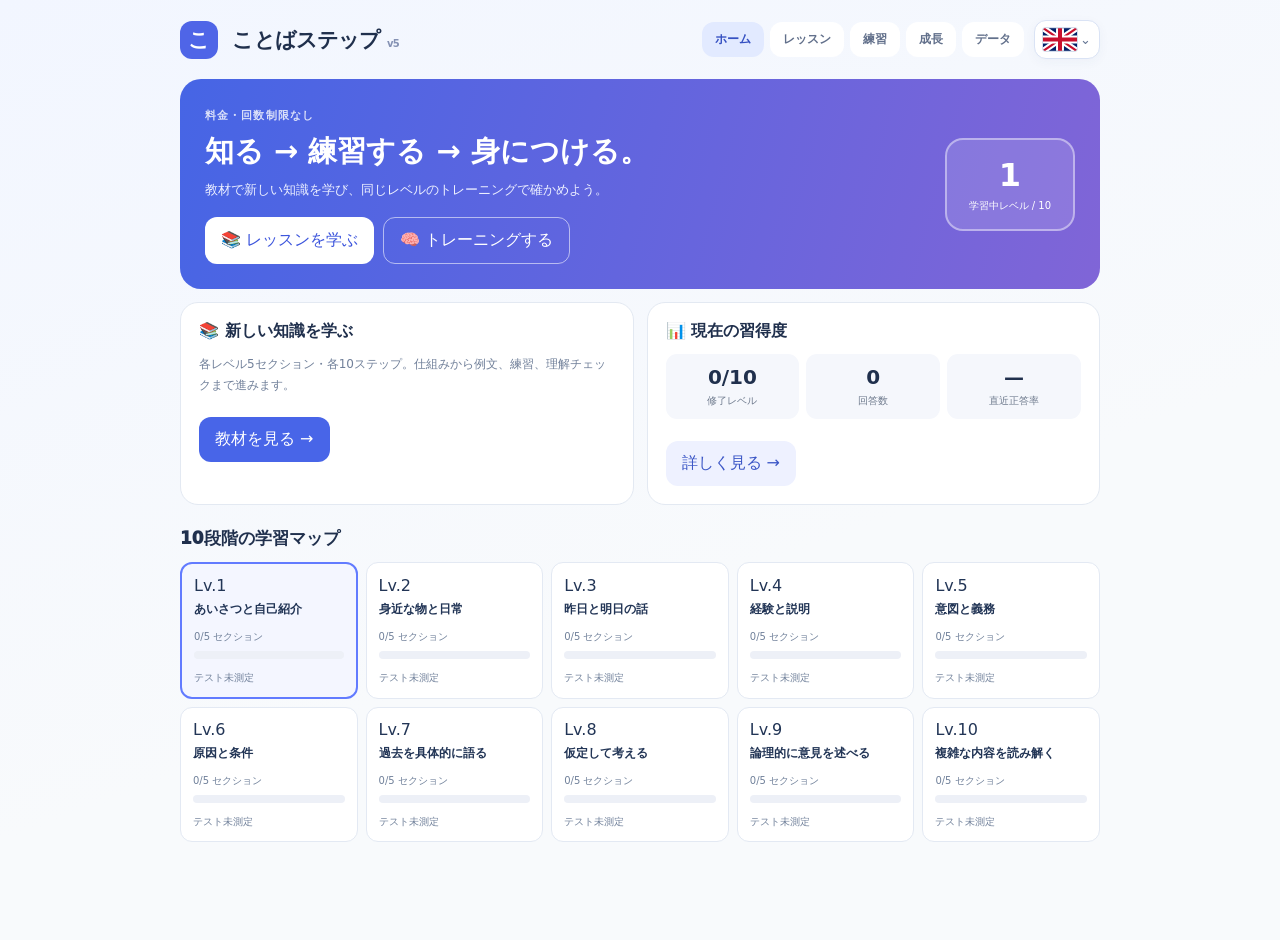
==== commit f1950c31: "Add five practice modes and separate level selection; expand listening reading speaking drills" ====
--- a/kotoba/index.html
+++ b/kotoba/index.html
@@ -1,5 +1,5 @@
 <!DOCTYPE html>
-<html lang="ja"><head><meta charset="UTF-8"><meta name="viewport" content="width=device-width,initial-scale=1"><title>ことばステップ v4.1 - 3言語×10レベル</title><style>
+<html lang="ja"><head><meta charset="UTF-8"><meta name="viewport" content="width=device-width,initial-scale=1"><title>ことばステップ v5 - 3言語×10レベル</title><style>
 .ks-root{font-family:ui-rounded,"Hiragino Kaku Gothic ProN","Noto Sans JP",system-ui,sans-serif;color:#20304d;background:linear-gradient(160deg,#f2f6ff,#f8fafc 60%);padding:16px;border-radius:18px;min-height:620px}.ks-root *{box-sizing:border-box}.ks-root button,.ks-root select,.ks-root textarea{font:inherit}.ks-root button{cursor:pointer}.ks-root button:disabled{opacity:.46;cursor:default}.ks-shell{max-width:920px;margin:auto}.ks-top{display:flex;justify-content:space-between;align-items:center;gap:8px;flex-wrap:wrap;margin-bottom:20px}.ks-logo{font-weight:950;font-size:21px;letter-spacing:-.04em}.ks-logo b{display:inline-grid;place-items:center;background:#4f65e7;color:#fff;border-radius:12px;width:38px;height:38px;margin-right:8px}.ks-tabs{display:flex;gap:6px}.ks-tabs button{padding:9px 13px;border:0;background:#fff;color:#62708b;border-radius:12px;font-size:12px;font-weight:800}.ks-tabs button.ks-active{background:#e2eaff;color:#3651c2}.ks-hero{padding:25px;border-radius:21px;background:linear-gradient(105deg,#4665e5,#8065d7);color:#fff;display:flex;justify-content:space-between;align-items:center;gap:15px}.ks-hero h2{font-size:clamp(22px,4vw,29px);margin:7px 0}.ks-hero p{margin:7px 0;font-size:13px;line-height:1.65;color:#edf0ff}.ks-eyebrow{font-size:11px;letter-spacing:.1em;font-weight:900;opacity:.8}.ks-level{border:2px solid #ffffff6e;background:#ffffff20;border-radius:18px;text-align:center;padding:16px 22px;min-width:107px}.ks-level strong{font-size:32px;display:block}.ks-level span{font-size:10px}.ks-btn{display:inline-flex;align-items:center;justify-content:center;gap:7px;border:none;border-radius:12px;padding:12px 16px;background:#4865e8;color:#fff;font-weight:850;font-size:13px}.ks-btn.ks-main{background:#fff;color:#3b54dc}.ks-btn.ks-secondary{background:#eef1ff;color:#3b56c6}.ks-btn.ks-muted{background:#f0f2f8;color:#5d6b83}.ks-btn.ks-danger{background:#fff0f1;color:#bd3548}.ks-btn.ks-sm{padding:9px 11px;font-size:12px}.ks-grid3{display:grid;grid-template-columns:repeat(3,minmax(0,1fr));gap:11px}.ks-lang{border:2px solid #e4e9f4;text-align:left;background:white;border-radius:17px;padding:16px;min-width:0}.ks-lang.ks-picked{border-color:#6c80ec;background:#f7f8ff}.ks-lang .ks-flag{font-size:28px;display:block}.ks-lang strong{display:block;font-size:17px;margin:8px 0 3px}.ks-lang small{font-size:11px;color:#68758d}.ks-h3{font-size:17px;font-weight:950;margin:22px 0 12px}.ks-cols{display:grid;grid-template-columns:1fr 1fr;gap:13px;margin:13px 0}.ks-panel{background:#fff;border:1px solid #e3e9f2;border-radius:18px;padding:18px;min-width:0}.ks-panel h3{font-size:16px;margin:0 0 8px}.ks-sub{font-size:12px;color:#71809a;line-height:1.7}.ks-field{margin:12px 0;display:flex;justify-content:space-between;align-items:center;gap:8px;flex-wrap:wrap}.ks-field label{font-size:13px;font-weight:850}.ks-field select{border-radius:9px;border:1px solid #dfe5f0;padding:8px;background:#fff;color:#24344e}.ks-check{display:inline-flex;align-items:center;gap:5px;font-size:12px;font-weight:800}.ks-check input{accent-color:#4a65e5;width:16px;height:16px}.ks-progress-row{margin:13px 0}.ks-progress-row .ks-line{display:flex;justify-content:space-between;font-size:12px;margin-bottom:5px}.ks-track{height:8px;border-radius:20px;background:#edf0f7;overflow:hidden}.ks-track i{display:block;height:100%;background:linear-gradient(90deg,#556cf1,#34c5a8)}.ks-statline{display:grid;grid-template-columns:repeat(3,1fr);gap:7px}.ks-stat{background:#f5f7fc;border-radius:11px;padding:11px 8px;text-align:center}.ks-stat strong{font-size:20px;display:block}.ks-stat small{color:#6e7a8d;font-size:10px}.ks-note{background:#edf3ff;color:#596a88;border-radius:11px;padding:11px 13px;line-height:1.7;font-size:11px;margin:13px 0}.ks-section{margin:18px 0}.ks-lesson{max-width:720px;margin:0 auto}.ks-lesson-head{display:flex;gap:10px;align-items:center}.ks-lesson-head .ks-track{flex:1;height:12px}.ks-lesson-head span{font-weight:850;font-size:12px;color:#63718e}.ks-card{border:1px solid #dfe6f1;background:#fff;border-radius:20px;padding:23px;margin:17px 0}.ks-tag{display:inline-block;background:#edf1ff;color:#4c61c7;font-weight:850;font-size:11px;border-radius:8px;padding:7px 9px}.ks-card h2{font-size:21px;line-height:1.5;margin:16px 0}.ks-prompt{font-size:22px;font-weight:800;margin:16px 0;line-height:1.65;white-space:pre-wrap;overflow-wrap:anywhere}.ks-prompt.ks-reading{font-size:18px;border-left:4px solid #7891ee;background:#f7f9ff;padding:14px;border-radius:6px;font-weight:600}.ks-q{font-weight:800;font-size:14px;margin:15px 0}.ks-choices{display:grid;grid-template-columns:1fr 1fr;gap:10px}.ks-choice{border:2px solid #e3e9f2;background:#fff;color:#24344f;text-align:left;border-radius:13px;padding:15px;font-weight:750;min-height:63px}.ks-choice:hover:not(:disabled){border-color:#93a2ed}.ks-choice.ks-selected{border-color:#576fe9;background:#eef1ff}.ks-choice.ks-correct{border-color:#2bc39d;background:#e3fbf4}.ks-choice.ks-wrong{border-color:#e9596b;background:#ffeff0}.ks-tools{display:flex;justify-content:space-between;align-items:center;gap:8px;margin-top:18px;flex-wrap:wrap}.ks-feedback{border-radius:12px;padding:13px;font-size:13px;line-height:1.7;margin-top:15px}.ks-feedback.good{background:#e2faf1;color:#176c52}.ks-feedback.bad{background:#fff0ed;color:#ae394a}.ks-feedback strong{display:block}.ks-tiles{display:flex;gap:7px;flex-wrap:wrap;min-height:55px;padding:10px;border:1px dashed #bec9df;border-radius:12px;margin:13px 0;background:#f9fbff}.ks-tile{border:1px solid #cfd8eb;background:#fff;border-radius:9px;padding:10px;font-weight:800}.ks-tile:disabled{opacity:.3}.ks-stages{display:grid;grid-template-columns:repeat(4,minmax(0,1fr));gap:8px}.ks-stage{border:1px solid #e3e9f3;border-radius:12px;background:white;padding:12px}.ks-stage h4{margin:0 0 7px;font-size:13px}.ks-stage small{font-size:10px;color:#70809a}.ks-stage .ks-track{margin-top:10px}.ks-results{text-align:center;max-width:680px;margin:35px auto}.ks-results .ks-panel{padding:30px}.ks-medal{font-size:49px}.ks-results h2{font-size:27px}.ks-summaries{display:flex;gap:7px;justify-content:center;flex-wrap:wrap;margin:17px 0}.ks-chip{padding:7px 10px;background:#eef2ff;color:#5165aa;font-size:11px;border-radius:99px;font-weight:800}.ks-root textarea{width:100%;min-height:120px;border-radius:12px;border:1px solid #dfe5f0;padding:10px;font-size:11px}.ks-root .ks-hide{display:none}.ks-root button:focus-visible,.ks-root select:focus-visible,.ks-root textarea:focus-visible{outline:3px solid #a5b7ff;outline-offset:2px}@media(max-width:620px){.ks-root{padding:10px}.ks-hero{padding:17px}.ks-level{padding:10px;min-width:80px}.ks-level strong{font-size:26px}.ks-grid3{gap:6px}.ks-lang{padding:11px 7px;border-radius:12px}.ks-lang strong{font-size:13px}.ks-lang small{font-size:10px}.ks-lang .ks-flag{font-size:25px}.ks-cols{grid-template-columns:1fr}.ks-stages{grid-template-columns:1fr 1fr}.ks-choices{grid-template-columns:1fr}.ks-card{padding:16px}.ks-top{flex-direction:column;align-items:stretch}.ks-tabs{justify-content:space-between}.ks-tabs button{flex:1}.ks-statline{gap:5px}}
 
 .ks-version{font-size:10px;color:#8592b4;font-weight:700}.ks-hero h2{font-size:clamp(21px,3.2vw,29px)}.ks-btn.ks-hero-outline{background:transparent;border:1px solid #ffffff8f;color:white}.ks-actions{display:flex;gap:9px;flex-wrap:wrap;margin-top:17px}.ks-heading{padding:4px 0 12px}.ks-heading h2{margin:7px 0;font-size:25px}.ks-eyebrow.ks-dark{color:#6179de}.ks-lvcard{text-align:left;cursor:pointer;color:#223556;min-height:112px}.ks-lvcard b{display:block;margin:7px 0;line-height:1.3;font-size:12px}.ks-lvcard.ks-focus{border:2px solid #627bff;background:#f4f6ff}.ks-lvcard .ks-track{margin:7px 0}.ks-stages{grid-template-columns:repeat(5,minmax(0,1fr))}.ks-focuspanel{margin:19px 0}.ks-focuspanel h2{margin:12px 0 4px}.ks-sectionlist{display:grid;gap:10px;margin-top:17px}.ks-unit{display:flex;align-items:center;gap:15px;padding:15px;background:#f8faff;border:1px solid #e4eafa;border-radius:13px}.ks-num{width:36px;height:36px;display:grid;place-items:center;border-radius:11px;color:#4d67de;background:#e7ebff;font-weight:950;flex:none}.ks-unitbody{flex:1;min-width:0}.ks-unitbody strong{display:block;margin:0 0 4px}.ks-unitbody p{margin:0 0 6px}.ks-study h2{margin:14px 0}.ks-studybadge{display:inline-block;background:#dff7ed;color:#176550;border-radius:9px;padding:7px 11px;margin-top:18px;font-size:12px;font-weight:900}.ks-explain{line-height:2;padding:15px;background:#f8faff;border-radius:13px;font-size:15px;margin:15px 0}.ks-formula{background:#edf1ff;border-left:4px solid #5f79ec;padding:16px;border-radius:10px;margin:16px 0}.ks-formula span{display:block;color:#61719c;font-size:11px;margin-bottom:9px}.ks-formula strong{font-size:19px}.ks-examples{display:grid;gap:9px;margin:17px 0}.ks-example{display:flex;align-items:center;gap:12px;padding:12px;border:1px solid #e0e8f5;border-radius:12px}.ks-example>span{flex:none;border-radius:8px;color:#4b65d8;background:#edf1ff;padding:5px 9px;font-weight:900}.ks-example>div{flex:1}.ks-example strong{font-size:15px}.ks-example p{color:#63738a;font-size:12px;margin:4px 0 0}.ks-answer{width:100%;padding:15px;border:2px solid #dfe6f5;border-radius:12px;color:#22324c;background:white;font:inherit;font-size:17px;margin:10px 0}.ks-answer:focus{outline:2px solid #8d9ffc;border-color:#7187ee}.ks-switch{display:flex;margin:12px 0;cursor:pointer}.ks-mt{margin-top:16px}.ks-center{justify-content:center}.ks-audio{display:flex;gap:11px;align-items:center;flex-wrap:wrap;padding:15px 0}.ks-progress-row{margin:10px 0}.ks-panel>.ks-btn{margin-top:10px}.ks-statline{margin:12px 0}.ks-root textarea{font-size:13px;line-height:1.5}.ks-root button{transition:background .12s,border-color .12s}.ks-stage.ks-lvcard:hover{background:#edf1ff}.ks-root input[type=checkbox]{accent-color:#546bec}.ks-root input:focus-visible{outline:3px solid #b1bffc}.ks-root h2{line-height:1.45}
@@ -45,6 +45,26 @@
 .ks-languagegrid .ks-flag svg{width:52px;height:34px}
 .ks-root input,.ks-root textarea{font-size:16px}
 }
+
+/* v5 practice selection -> level selection */
+.ks-practicegrid{display:grid;grid-template-columns:repeat(2,minmax(0,1fr));gap:14px;margin:12px 0 20px}
+.ks-practicecard{display:flex;gap:16px;align-items:center;text-align:left;background:#fff;color:#20304d;border:2px solid #e3e9f5;border-radius:20px;padding:20px 17px;min-height:115px;box-shadow:0 6px 20px #26397408;transition:border-color .15s,transform .15s,box-shadow .15s}
+.ks-practicecard:hover,.ks-practicecard:focus-visible{border-color:#7287ec;box-shadow:0 8px 25px #4057bd18;transform:translateY(-1px)}
+.ks-practiceicon{width:60px;height:60px;border-radius:17px;flex:none;display:grid;place-items:center;font-size:30px;background:#eef1ff}
+.ks-practicebody{display:flex;flex-direction:column;gap:6px;flex:1;min-width:0}
+.ks-practicebody strong{font-size:19px;font-weight:900}
+.ks-practicebody small{font-size:12px;color:#697895;line-height:1.6}
+.ks-practicearrow{font-size:29px;color:#8f9cbb}
+.ks-mode-green .ks-practiceicon,.ks-mode-green.ks-modebadge{background:#dcf9ed}
+.ks-mode-blue .ks-practiceicon,.ks-mode-blue.ks-modebadge{background:#e1f2ff}
+.ks-mode-orange .ks-practiceicon,.ks-mode-orange.ks-modebadge{background:#fff0dc}
+.ks-mode-pink .ks-practiceicon,.ks-mode-pink.ks-modebadge{background:#ffe8f1}
+.ks-mode-purple .ks-practiceicon,.ks-mode-purple.ks-modebadge{background:#e9e9ff}
+.ks-modeheading{display:flex;align-items:center;gap:16px;margin-top:10px}
+.ks-modebadge{display:grid;place-items:center;flex:none;width:64px;height:64px;border-radius:17px;font-size:30px}
+.ks-backlink{border:none;background:transparent;color:#5069cf;font-weight:850;padding:10px 0;font-size:13px}
+.ks-root .ks-practicecard:focus-visible,.ks-backlink:focus-visible{outline:3px solid #8da6ff;outline-offset:2px}
+@media(max-width:650px){.ks-practicegrid{grid-template-columns:1fr;gap:10px}.ks-practicecard{min-height:95px;padding:14px}.ks-practiceicon{width:52px;height:52px;font-size:27px}.ks-practicebody strong{font-size:17px}.ks-modeheading{gap:12px}.ks-modebadge{width:52px;height:52px;font-size:26px}}
 </style></head><body><div id="kotoba-app" class="ks-root"><div class="ks-shell" id="ks-view"></div></div><script> const LESSONS={
  en:{
  v:[`hello=こんにちは;thank you=ありがとう;water=水;bread=パン;cat=猫;dog=犬;book=本;friend=友達;today=今日;tomorrow=明日;school=学校;coffee=コーヒー`, `station=駅;ticket=切符;breakfast=朝食;dinner=夕食;usually=普段;busy=忙しい;movie=映画;travel=旅行;weekend=週末;weather=天気;question=質問;answer=答え`, `appointment=予約;recommend=おすすめする;improve=改善する;experience=経験;direction=方向;already=すでに;perhaps=おそらく;reason=理由;explain=説明する;borrow=借りる;arrive=到着する;decide=決める`, `although=〜だけれども;unless=〜でない限り;despite=〜にもかかわらず;opportunity=機会;evidence=証拠;benefit=利点;concern=懸念;assumption=仮定;consequence=影響;reliable=信頼できる;efficient=効率的な;perspective=視点`],
@@ -345,7 +365,7 @@
  if(!LANG[data.lang])data.lang='en';if(![5,10,15,20].includes(+data.count))data.count=10;
  if(!data.learned||typeof data.learned!=='object')data.learned={en:{},ko:{},zh:{}};
  if(!Array.isArray(data.history))data.history=[];if(!Number.isInteger(+data.focusLevel))data.focusLevel=1;
- let page='home',session=null,quiz=null,note='',recognition=null,microphoneActive=false;
+ let page='home',session=null,quiz=null,note='',recognition=null,microphoneActive=false,trainingMode='mixed';
  const esc=s=>String(s??'').replace(/[&<>"']/g,c=>({'&':'&amp;','<':'&lt;','>':'&gt;','"':'&quot;',"'":'&#39;'}[c]));
  const shuffle=a=>{const b=[...a];for(let i=b.length-1;i>0;i--){let j=Math.floor(Math.random()*(i+1));[b[i],b[j]]=[b[j],b[i]];}return b;};
  function save(){try{localStorage.setItem(KEY,JSON.stringify(data));}catch(_){note='このプレビュー環境では自動保存できない場合があります。学習データをバックアップしてください。';}}
@@ -380,6 +400,21 @@
    BANK.push({id:`${lang}-check-${level}-${si}`,lang,level,type:'g',mode:'pick',prompt:z[0],correct:z[1],options:z.slice(1,4),explain:z[4]});
   });
  }));
+  // 5種類から独立した練習ができるよう、各レベルに音声・発話・読解の課題を用意する。
+  // 読解の本文は同じセクションの2文を組み合わせ、内容を確認する。
+  Object.entries(COURSE).forEach(([lang,levels])=>levels.forEach((levelObj,li)=>{
+   const level=li+1;
+   const translations=levelObj.sections.flatMap(sec=>sec.examples.map(e=>formatExample(e)[1])).filter(Boolean);
+   levelObj.sections.forEach((sec,si)=>sec.examples.forEach((raw,ei)=>{
+    const [target,ja]=formatExample(raw),[follow]=formatExample(sec.examples[(ei+1)%sec.examples.length]);
+    if(!target||!ja)return;
+    if(ei>=2||target.length<4)BANK.push({id:`${lang}-listenplus-${level}-${si}-${ei}`,lang,level,type:'l',mode:'type',prompt:target,question:'聞こえた言葉や文を、その言語で入力してください',correct:target,explain:`${target} = ${ja}`});
+    if(ei===1||ei===3)BANK.push({id:`${lang}-speakplus-${level}-${si}-${ei}`,lang,level,type:'s',mode:'type',prompt:target,correct:target,explain:`${target} = ${ja}`});
+    const alternatives=[...new Set(translations.filter(t=>t!==ja))];
+    const options=[ja,...shuffle(alternatives).slice(0,3)];
+    if(options.length===4)BANK.push({id:`${lang}-readingplus-${level}-${si}-${ei}`,lang,level,type:'r',mode:level>=4?'type':'pick',prompt:`${target} ${follow}`,question:level>=4?'本文の最初の文を日本語に訳してください':'本文の最初の文はどんな意味ですか？',correct:ja,options:level>=4?undefined:options,explain:`最初の文：${target} = ${ja}`});
+   }));
+  }));
  // センテンスではなく単語・短語句のみを練習する専用問題。
  Object.entries(WORD_SETS).forEach(([lang,levels])=>levels.forEach((pairs,li)=>pairs.forEach(([word,jp],wi)=>{
    const level=li+1;
@@ -412,7 +447,7 @@
    return{perLevel,current,bySkill,attempts:hist.length,unique:new Set(hist.map(h=>h.id)).size,overall:hist.length?hist.slice(-30).filter(h=>h.correct).length/Math.min(30,hist.length):null,words:{attempts:wordHist.length,unique:new Set(wordHist.map(h=>h.id)).size,accuracy:wordHist.length?wordHist.slice(-30).filter(h=>h.correct).length/Math.min(30,wordHist.length):null}};
  }
  const bar=n=>`<div class="ks-track"><i style="width:${Math.max(0,Math.min(100,n||0))}%"></i></div>`;
- const h=(name)=>`<div class="ks-top"><div class="ks-logo"><b>こ</b> ことばステップ <small class="ks-version">v4</small></div><div class="ks-topright"><nav class="ks-tabs">${[['home','ホーム'],['learn','レッスン'],['train','練習'],['stats','成長'],['data','データ']].map(([a,b])=>`<button type="button" data-act="nav" data-page="${a}" class="${name===a?'ks-active':''}">${b}</button>`).join('')}</nav><button type="button" class="ks-flagbutton" data-act="languages" aria-label="学ぶ言語を切り替え" title="言語を切り替える"><span aria-hidden="true">${LANG[data.lang][0]}</span><span class="ks-flagchevron">⌄</span></button></div></div>`;
+ const h=(name)=>`<div class="ks-top"><div class="ks-logo"><b>こ</b> ことばステップ <small class="ks-version">v5</small></div><div class="ks-topright"><nav class="ks-tabs">${[['home','ホーム'],['learn','レッスン'],['train','練習'],['stats','成長'],['data','データ']].map(([a,b])=>`<button type="button" data-act="nav" data-page="${a}" class="${name===a?'ks-active':''}">${b}</button>`).join('')}</nav><button type="button" class="ks-flagbutton" data-act="languages" aria-label="学ぶ言語を切り替え" title="言語を切り替える"><span aria-hidden="true">${LANG[data.lang][0]}</span><span class="ks-flagchevron">⌄</span></button></div></div>`;
 
  const langCards=()=>`<div class="ks-grid3 ks-languagegrid">${Object.entries(LANG).map(([k,v])=>{let s=score(k);return`<button type="button" class="ks-lang ${k===data.lang?'ks-picked':''}" data-act="lang" data-lang="${k}"><span class="ks-flag">${v[0]}</span><strong>${v[1]}</strong><small>Lv.${s.current}/10 ・ ${s.perLevel.filter(x=>x.mastered).length}レベル修了</small>${k===data.lang?'<em>現在学習中 ✓</em>':''}</button>`}).join('')}</div>`;
  function languageView(){return h('language')+`<div class="ks-heading"><span class="ks-eyebrow ks-dark">LANGUAGE</span><h2>🌏 学習する言語を選ぶ</h2><p class="ks-sub">国旗を押すと言語を切り替えます。言語ごとに学習記録を保存します。</p></div>${langCards()}<div class="ks-actions"><button class="ks-btn ks-muted" data-act="nav" data-page="home">← ホームへ戻る</button></div>`;}
@@ -435,40 +470,49 @@
  return h('learn')+`<div class="ks-lesson"><div class="ks-lesson-head"><button class="ks-btn ks-muted ks-sm" data-act="nav" data-page="home">⌂ ホーム</button><button class="ks-btn ks-muted ks-sm" data-act="nav" data-page="learn">× 中断</button>${bar((k+1)/10*100)}<span>${k+1} / 10</span></div><div class="ks-card ks-study"><span class="ks-tag">${LANG[data.lang][0]} Lv.${session.level} / セクション ${session.section+1}　 ${stepName}</span>${content}<div class="ks-tools"><button class="ks-btn ks-muted" data-act="studyBack">← ${k===0?'セクション一覧':'戻る'}</button><div>${button}</div></div></div></div>`;
  }
 
- function training(){let s=score(),f=Math.max(1,Math.min(10,+data.focusLevel||1)),u=COURSE[data.lang][f-1];return h('train')+`<div class="ks-heading"><div><span class="ks-eyebrow ks-dark">TRAIN / ${LANG[data.lang][1]}</span><h2>🧠 トレーニング</h2><p class="ks-sub">学んだ知識を「思い出せる」「使える」かを確認します。Lv.4以上は入力式を増やしてあります。</p></div></div><h3 class="ks-h3">確認するレベル</h3><div class="ks-stages">${s.perLevel.map(x=>smallProgress(x.lev,s)).join('')}</div><div class="ks-cols"><section class="ks-panel"><h3>Lv.${f} ${esc(u.title)}</h3><p class="ks-sub">${esc(u.goal)}</p><div class="ks-statline"><div class="ks-stat"><strong>${s.perLevel[f-1].unique}</strong><small>挑戦済みの異なる問題</small></div><div class="ks-stat"><strong>${s.perLevel[f-1].recent===null?'—':Math.round(s.perLevel[f-1].recent*100)+'%'}</strong><small>直近正答率</small></div><div class="ks-stat"><strong>${s.perLevel[f-1].productive}</strong><small>入力・発話に挑戦</small></div></div><button class="ks-btn ks-secondary" data-act="nav" data-page="learn">← 先に教材を読む</button></section><section class="ks-panel"><h3>⚙️ 出題設定</h3><div class="ks-field"><label for="ks-count">1回の問題数</label><select id="ks-count">${[5,10,15,20].map(v=>`<option value="${v}" ${+data.count===v?'selected':''}>${v}問</option>`).join('')}</select></div><label class="ks-check ks-switch"><input type="checkbox" id="ks-audio" ${data.audio?'checked':''}> 🎧 リスニングを出す</label><label class="ks-check ks-switch"><input type="checkbox" id="ks-reading" ${data.reading?'checked':''}> 📖 リーディングを出す</label><label class="ks-check ks-switch"><input type="checkbox" id="ks-speaking" ${data.speaking?'checked':''} ${supportsSpeech?'':'disabled'}> 🎙️ スピーキングを出す</label><p class="ks-sub">${supportsSpeech?'スピーキングはマイク権限が必要です。いつでもスキップ可能。':'この環境では音声認識に非対応のためスピーキングをOFFにしています。Chrome・Edgeの対応環境で利用可能です。'}</p><div class="ks-actions"><button class="ks-btn" data-act="startQuiz">▶ 総合トレーニング</button><button class="ks-btn ks-secondary" data-act="reviewQuiz">↺ 総合の苦手を復習</button></div><div class="ks-vocbox"><h3>🗂️ 単語だけを練習</h3><p class="ks-sub">Lv.${f} の単語・短い表現だけを出題。意味を選ぶ問題と、日本語から思い出す入力問題が出ます。文法・長文・音声問題は含みません。</p><div class="ks-actions"><button class="ks-btn ks-wordbtn" data-act="startWords">🧩 単語トレーニング</button><button class="ks-btn ks-secondary" data-act="reviewWords">↺ 単語の苦手を復習</button></div></div></section></div><div class="ks-note">音声・読解・発話は出題前にOFFにでき、出題中もスキップできます。スキップは不正解に数えません。発音判定は音声認識の一致度で、正式な発音評価ではありません。</div>`;}
- function pick(review,wordOnly=false){const level=Math.max(1,Math.min(10,+data.focusLevel||1));let pool=BANK.filter(q=>q.lang===data.lang&&q.level===level&&(wordOnly?q.category==='word':q.category!=='word')&&(data.audio||q.type!=='l')&&(data.reading||q.type!=='r')&&(data.speaking&&supportsSpeech||q.type!=='s'));
+ const PRACTICE_MODES={
+  mixed:{icon:'🧠',title:'総合問題',short:'総合',desc:'単語・文法・聞き取り・読解・作文などを組み合わせて確認',accent:'purple'},
+  words:{icon:'🧩',title:'単語',short:'単語',desc:'単語と短い表現の意味・書き取りに集中',accent:'green'},
+  listening:{icon:'🎧',title:'リスニング',short:'聞き取り',desc:'音声を聞いて、聞こえた言葉や文を入力',accent:'blue'},
+  reading:{icon:'📖',title:'リーディング',short:'読解',desc:'文章の内容を読み取り、意味を答える',accent:'orange'},
+  speaking:{icon:'🎙️',title:'スピーキング',short:'発話',desc:'マイクに向かって発話し、音声認識で確認',accent:'pink'}
+ };
+ const practiceAvailable=(mode,level=data.focusLevel)=>BANK.filter(q=>q.lang===data.lang&&q.level===+level&&(mode==='words'?q.category==='word':mode==='mixed'?q.category!=='word':q.type===({listening:'l',reading:'r',speaking:'s'}[mode]))).length;
+ function trainingMenu(){const s=score();return h('train')+`<div class="ks-heading"><span class="ks-eyebrow ks-dark">PRACTICE / ${LANG[data.lang][1]}</span><h2>🧠 練習する</h2><p class="ks-sub">まず練習する内容を選んでください。次の画面でレベルを選びます。</p></div><div class="ks-practicegrid">${Object.entries(PRACTICE_MODES).map(([k,v])=>`<button class="ks-practicecard ks-mode-${v.accent}" data-act="practiceMode" data-mode="${k}" type="button"><span class="ks-practiceicon">${v.icon}</span><span class="ks-practicebody"><strong>${v.title}</strong><small>${v.desc}</small></span><span class="ks-practicearrow">›</span></button>`).join('')}</div><div class="ks-note">各練習はレベル1〜10に対応。1回5〜20問で、何度でも挑戦できます。マイクが使えない場合はスピーキングの開始前にご案内します。</div>`;}
+ function training(){let s=score(),f=Math.max(1,Math.min(10,+data.focusLevel||1)),u=COURSE[data.lang][f-1],info=PRACTICE_MODES[trainingMode],available=practiceAvailable(trainingMode,f),history=data.history.filter(q=>q.lang===data.lang&&q.level===f&&!q.skipped&&(trainingMode==='words'?q.category==='word':trainingMode==='mixed'?q.category!=='word':q.type===({listening:'l',reading:'r',speaking:'s'}[trainingMode]))),last=history.slice(-20),accuracy=last.length?Math.round(last.filter(x=>x.correct).length/last.length*100):null,unsupported=trainingMode==='speaking'&&!supportsSpeech;
+ return h('train')+`<div class="ks-heading"><button class="ks-backlink" data-act="nav" data-page="train">← 練習の種類を選び直す</button><div class="ks-modeheading"><div class="ks-modebadge ks-mode-${info.accent}">${info.icon}</div><div><span class="ks-eyebrow ks-dark">${LANG[data.lang][1]} / ${info.short.toUpperCase()}</span><h2>${info.title} トレーニング</h2><p class="ks-sub">${info.desc}</p></div></div></div><h3 class="ks-h3">① レベルを選ぶ</h3><div class="ks-stages">${s.perLevel.map(x=>smallProgress(x.lev,s)).join('')}</div><div class="ks-cols"><section class="ks-panel"><h3>Lv.${f} ${esc(u.title)}</h3><p class="ks-sub">${esc(u.goal)}</p><div class="ks-statline"><div class="ks-stat"><strong>${available}</strong><small>この種類の問題</small></div><div class="ks-stat"><strong>${history.length}</strong><small>回答数</small></div><div class="ks-stat"><strong>${accuracy===null?'—':accuracy+'%'}</strong><small>直近の正答率</small></div></div><button class="ks-btn ks-secondary" data-act="nav" data-page="learn">← このレベルの教材を見る</button></section><section class="ks-panel"><h3>② 出題設定</h3><div class="ks-field"><label for="ks-count">1回の問題数（最大20問）</label><select id="ks-count">${[5,10,15,20].map(v=>`<option value="${v}" ${+data.count===v?'selected':''}>${v}問</option>`).join('')}</select></div>${trainingMode==='mixed'?`<p class="ks-sub">総合問題に含める分野を選んでください。</p><label class="ks-check ks-switch"><input type="checkbox" id="ks-audio" ${data.audio?'checked':''}> 🎧 リスニングを出す</label><label class="ks-check ks-switch"><input type="checkbox" id="ks-reading" ${data.reading?'checked':''}> 📖 リーディングを出す</label><label class="ks-check ks-switch"><input type="checkbox" id="ks-speaking" ${data.speaking?'checked':''} ${supportsSpeech?'':'disabled'}> 🎙️ スピーキングを出す</label>`:`<div class="ks-note">${info.icon} ${info.title}の問題だけを出題します。総合問題のON/OFF設定には影響されません。</div>`}${note?`<div class="ks-note" role="status">${esc(note)}</div>`:''}${unsupported?'<div class="ks-note" role="status">このブラウザは音声認識に対応していないため、スピーキングを開始できません。対応ブラウザとマイク権限をご確認ください。</div>':''}${available===0?'<div class="ks-note">このレベルの問題は準備中です。</div>':''}<div class="ks-actions"><button class="ks-btn" data-act="startQuiz" ${available===0||unsupported?'disabled':''}>▶ ${info.title}を始める</button><button class="ks-btn ks-secondary" data-act="reviewQuiz" ${available===0||unsupported?'disabled':''}>↺ この種類の苦手を復習</button></div><p class="ks-sub">間違えた問題を優先して出題。対象が少ないときは選んだ問題数より少なくなります。</p></section></div><div class="ks-note">音声・読解・発話の問題は途中でスキップ可能。スキップは採点対象外です。スピーキングは文字起こしの照合であり、発音の正確さの認定ではありません。</div>`;}
+ function pick(review=false,mode=trainingMode){const level=Math.max(1,Math.min(10,+data.focusLevel||1));const selected={listening:'l',reading:'r',speaking:'s'}[mode];let pool=BANK.filter(q=>q.lang===data.lang&&q.level===level&&(mode==='words'?q.category==='word':mode==='mixed'?q.category!=='word':q.type===selected)&&(mode!=='mixed'||((data.audio||q.type!=='l')&&(data.reading||q.type!=='r')&&(data.speaking&&supportsSpeech||q.type!=='s'))));
   const byId={};data.history.filter(h=>h.lang===data.lang).forEach(h=>(byId[h.id]??=[]).push(h));
   if(review)pool=pool.filter(q=>byId[q.id]?.some(h=>!h.correct));
-  if(!pool.length){note=review?'このレベルにはまだ復習対象がありません。':'この条件で出題できる問題がありません。';page='train';render();return null;}
+  if(!pool.length){note=review?'このレベルにはまだ、この種類の復習対象がありません。':'この条件で出題できる問題がありません。';page='trainlevel';render();return null;}
   pool=shuffle(pool).map(q=>{const hist=byId[q.id]||[],wrong=hist.slice(-2).filter(h=>!h.correct).length;const newQ=hist.length===0;const free=q.mode==='type'&&(q.type==='g'||q.type==='w');return{q,w:(newQ?3:1)+(wrong*3)+(level>=4&&free?2:0)+Math.random()*2};}).sort((a,b)=>b.w-a.w).map(x=>x.q);
-  let chosen=[],used=new Set();const kinds=wordOnly?['v']:level>=4?['w','g','r','l','s','v','o']:['v','g','w','l','r','o','s'];
+  let chosen=[],used=new Set();const kinds=mode==='words'?['v']:mode!=='mixed'?[selected]:level>=4?['w','g','r','l','s','v','o']:['v','g','w','l','r','o','s'];
   for(const t of kinds){const q=pool.find(q=>q.type===t&&!used.has(q.id));if(q&&chosen.length<data.count){chosen.push(q);used.add(q.id);}}
-  // 上級では選択式だらけにならないよう最大40%に制限。
-  for(const q of pool){if(chosen.length>=data.count)break;if(used.has(q.id))continue;if(!wordOnly&&level>=4&&q.mode==='pick'&&chosen.filter(x=>x.mode==='pick').length>=Math.max(2,Math.floor(data.count*.4)))continue;chosen.push(q);used.add(q.id);}
+  for(const q of pool){if(chosen.length>=data.count)break;if(used.has(q.id))continue;if(mode==='mixed'&&level>=4&&q.mode==='pick'&&chosen.filter(x=>x.mode==='pick').length>=Math.max(2,Math.floor(data.count*.4)))continue;chosen.push(q);used.add(q.id);}
   if(chosen.length<data.count){for(const q of pool){if(chosen.length>=data.count)break;if(!used.has(q.id)){chosen.push(q);used.add(q.id);}}}
   return shuffle(chosen);
  }
- function startQuiz(review=false,wordOnly=false){safeStop();let qs=pick(review,wordOnly);if(!qs)return;quiz={kind:wordOnly?'words':'mixed',level:+data.focusLevel,qs,idx:0,results:[],phase:'question',chosen:null,order:[],options:[],tiles:[],feedback:null,recognized:''};page='quiz';prep();render();}
- function prep(){let q=quiz.qs[quiz.idx];quiz.phase='question';quiz.chosen=null;quiz.feedback=null;quiz.order=[];quiz.recognized='';microphoneActive=false;quiz.tiles=shuffle((q.tiles||[]).map((x,i)=>({t:x,i})));let opts=q.options;if(!opts&&q.mode==='pick'){opts=[q.correct,...shuffle(BANK.filter(x=>x.lang===q.lang&&x.level===q.level&&x.type===q.type&&x.correct!==q.correct).map(x=>x.correct)).slice(0,3)];opts=[...new Set(opts)];}quiz.options=shuffle(opts||[]);}
+ function startQuiz(review=false){safeStop();note='';if(trainingMode==='speaking'&&!supportsSpeech){note='このブラウザでは音声認識を利用できません。';page='trainlevel';render();return;}let qs=pick(review);if(!qs)return;quiz={kind:trainingMode,level:+data.focusLevel,qs,idx:0,results:[],phase:'question',chosen:null,order:[],options:[],tiles:[],feedback:null,recognized:'',speechCaptured:false};page='quiz';prep();render();}
+ function prep(){let q=quiz.qs[quiz.idx];quiz.phase='question';quiz.chosen=null;quiz.feedback=null;quiz.order=[];quiz.recognized='';quiz.speechCaptured=false;microphoneActive=false;quiz.tiles=shuffle((q.tiles||[]).map((x,i)=>({t:x,i})));let opts=q.options;if(!opts&&q.mode==='pick'){opts=[q.correct,...shuffle(BANK.filter(x=>x.lang===q.lang&&x.level===q.level&&x.type===q.type&&x.correct!==q.correct).map(x=>x.correct)).slice(0,3)];opts=[...new Set(opts)];}quiz.options=shuffle(opts||[]);}
  function quizView(){if(!quiz)return training();let q=quiz.qs[quiz.idx],type=SK[q.type],end=quiz.phase!=='question',canSkip=['l','r','s'].includes(q.type);
   const title=quiz.kind==='words'?(q.mode==='type'?'日本語から単語を入力しよう':'単語の意味を選ぼう'):q.type==='v'?'意味を考えよう':q.type==='g'?'文法・表現を完成させよう':q.type==='w'?'日本語から文章を作ろう':q.type==='l'?'音を聞いて答えよう':q.type==='r'?'文章を読み取ろう':q.type==='s'?'文章を声に出そう':'語順を整えよう';
   const prompt=q.type==='l'?`<div class="ks-audio"><button class="ks-btn ks-secondary" data-act="hear" data-text="${esc(q.prompt)}">🔊 音声を再生</button><span class="ks-sub">読み上げ内容は回答後に表示されます</span></div>`:q.type==='s'?`<div class="ks-prompt">${esc(q.prompt)}</div><button class="ks-btn ks-secondary" data-act="record" ${end?'disabled':''}>🎙️ ${microphoneActive?'録音中…':'話して認識する'}</button><p class="ks-sub" id="ks-micnote">話した内容を文字として認識します。マイクを使えない場合はスキップしてください。</p>`:`<div class="ks-prompt ${q.type==='r'?'ks-reading':''}">${esc(q.prompt)}</div>`;
   let body='';if(q.mode==='pick')body=`<div class="ks-choices">${quiz.options.map((a,i)=>{let cl=quiz.chosen===a?'ks-selected':'';if(end){if(a===q.correct)cl='ks-correct';else if(quiz.chosen===a)cl='ks-wrong';}return`<button class="ks-choice ${cl}" data-act="pick" data-idx="${i}" ${end?'disabled':''}>${esc(a)}</button>`}).join('')}</div>`;
   else if(q.mode==='order')body=`<div class="ks-q">上段に単語を並べる</div><div class="ks-tiles">${quiz.order.map((v,i)=>`<button class="ks-tile" data-act="untile" data-idx="${i}" ${end?'disabled':''}>${esc(quiz.tiles[v].t)} ×</button>`).join('')||'<span class="ks-sub">下の単語を順に選択</span>'}</div><div class="ks-tiles">${quiz.tiles.map((v,i)=>`<button class="ks-tile" data-act="tile" data-idx="${i}" ${end||quiz.order.includes(i)?'disabled':''}>${esc(v.t)}</button>`).join('')}</div>`;
-  else body=`<label class="ks-q" for="ks-answer">${q.type==='l'?'聞こえた内容を文字で入力':q.type==='s'?'音声認識の結果（編集可）':q.type==='g'?'空欄に入る語句を入力':'自分の言葉で入力（選択肢なし）'}</label><input class="ks-answer" id="ks-answer" autocomplete="off" spellcheck="false" placeholder="ここに回答を入力" value="${esc(quiz.chosen||'')}" ${end?'disabled':''}><p class="ks-sub">入力式は教材の模範解答を基準に機械判定します。別の自然な言い方が不正解になる場合があります。</p>`;
+  else body=`<label class="ks-q" for="ks-answer">${q.type==='l'?'聞こえた内容を文字で入力':q.type==='s'?'音声認識の結果（編集可）':q.type==='g'?'空欄に入る語句を入力':'自分の言葉で入力（選択肢なし）'}</label><input class="ks-answer" id="ks-answer" autocomplete="off" spellcheck="false" placeholder="${q.type==='s'?'マイクを押して話してください':'ここに回答を入力'}" value="${esc(quiz.chosen||'')}" ${q.type==='s'?'readonly':''} ${end?'disabled':''}><p class="ks-sub">${q.type==='s'?'マイクで認識した言葉だけを採点します（発音の精密判定ではありません）。':'入力式は教材の模範解答を基準に機械判定します。別の自然な言い方が不正解になる場合があります。'}</p>`;
   const fb=end?`<div class="ks-feedback ${quiz.feedback.correct?'good':'bad'}"><strong>${quiz.feedback.skipped?'⏭ スキップ（採点対象外）':quiz.feedback.correct?'✓ 正解！':'× もう少し！'}</strong><div>模範解答：<b>${esc(q.correct)}</b></div><div>${esc(q.explain||'')}</div></div>`:'';
-  return h('train')+`<div class="ks-lesson"><div class="ks-lesson-head"><button class="ks-btn ks-muted ks-sm" data-act="nav" data-page="home">⌂ ホーム</button><button class="ks-btn ks-muted ks-sm" data-act="nav" data-page="train">× 中断</button>${bar(quiz.idx/quiz.qs.length*100)}<span>${quiz.idx+1}/${quiz.qs.length}</span></div><section class="ks-card"><span class="ks-tag">${type[0]} ${type[1]} ・ Lv.${q.level} ${q.mode==='type'?'・入力式':''}</span><h2>${title}</h2>${prompt}${q.type==='r'?`<button class="ks-btn ks-muted ks-sm" data-act="hear" data-text="${esc(q.prompt)}">🔊 文章を読み上げる（任意）</button>`:''}${q.question?`<div class="ks-q">${esc(q.question)}</div>`:''}${body}${fb}${note?`<p class="ks-sub">${esc(note)}</p>`:''}<div class="ks-tools"><div>${!end&&canSkip?`<button class="ks-btn ks-muted" data-act="skip">⏭ スキップ</button>`:''}</div><div>${end?`<button class="ks-btn" data-act="next">${quiz.idx+1===quiz.qs.length?'結果を見る →':'次の問題 →'}</button>`:q.mode==='pick'?'<span class="ks-sub">選択肢を選ぶと採点されます</span>':`<button class="ks-btn" data-act="check">回答する ✓</button>`}</div></div></section></div>`;
+  return h('train')+`<div class="ks-lesson"><div class="ks-lesson-head"><button class="ks-btn ks-muted ks-sm" data-act="nav" data-page="home">⌂ ホーム</button><button class="ks-btn ks-muted ks-sm" data-act="nav" data-page="trainlevel">× 中断</button>${bar(quiz.idx/quiz.qs.length*100)}<span>${quiz.idx+1}/${quiz.qs.length}</span></div><section class="ks-card"><span class="ks-tag">${type[0]} ${type[1]} ・ Lv.${q.level} ${q.mode==='type'?'・入力式':''}</span><h2>${title}</h2>${prompt}${q.type==='r'?`<button class="ks-btn ks-muted ks-sm" data-act="hear" data-text="${esc(q.prompt)}">🔊 文章を読み上げる（任意）</button>`:''}${q.question?`<div class="ks-q">${esc(q.question)}</div>`:''}${body}${fb}${note?`<p class="ks-sub">${esc(note)}</p>`:''}<div class="ks-tools"><div>${!end&&canSkip?`<button class="ks-btn ks-muted" data-act="skip">⏭ スキップ</button>`:''}</div><div>${end?`<button class="ks-btn" data-act="next">${quiz.idx+1===quiz.qs.length?'結果を見る →':'次の問題 →'}</button>`:q.mode==='pick'?'<span class="ks-sub">選択肢を選ぶと採点されます</span>':`<button class="ks-btn" data-act="check" ${q.type==='s'&&!quiz.speechCaptured?'disabled':''}>回答する ✓</button>`}</div></div></section></div>`;
  }
- function recordAnswer(value,skipped=false){if(!quiz||quiz.phase!=='question')return;safeStop();const q=quiz.qs[quiz.idx],correct=!skipped&&isCorrect(q,value);quiz.chosen=value;quiz.phase='feedback';quiz.feedback={correct,skipped};quiz.results.push({type:q.type,correct,skipped});if(!skipped){data.history.push({id:q.id,lang:q.lang,level:q.level,type:q.type,mode:q.mode,category:q.category||'mixed',correct,time:Date.now()});data.history=data.history.slice(-15000);save();}render();}
+ function recordAnswer(value,skipped=false){if(!quiz||quiz.phase!=='question')return;safeStop();const q=quiz.qs[quiz.idx];if(q.type==='s'&&!skipped&&!quiz.speechCaptured)return;const correct=!skipped&&isCorrect(q,value);quiz.chosen=value;quiz.phase='feedback';quiz.feedback={correct,skipped};quiz.results.push({type:q.type,correct,skipped});if(!skipped){data.history.push({id:q.id,lang:q.lang,level:q.level,type:q.type,mode:q.mode,category:q.category||'mixed',correct,time:Date.now()});data.history=data.history.slice(-15000);save();}render();}
  function next(){if(!quiz)return;safeStop();if(quiz.idx+1>=quiz.qs.length){data.complete++;save();page='result';render();}else{quiz.idx++;prep();render();}}
  function results(){let a=quiz?.results||[],correct=a.filter(x=>x.correct).length,skipped=a.filter(x=>x.skipped).length,incorrect=a.length-correct-skipped,pct=correct+incorrect?Math.round(100*correct/(correct+incorrect)):null;
- return h('train')+`<div class="ks-results"><section class="ks-panel"><div class="ks-medal">${pct===null?'📘':pct>=80?'🏆':'🌱'}</div><h2>${quiz.kind==='words'?'単語トレーニング完了！':'トレーニング完了！'}</h2><p class="ks-sub">Lv.${quiz.level} の成績を記録しました。間違えた問題は「苦手を復習」に出やすくなります。</p><div class="ks-statline"><div class="ks-stat"><strong>${pct===null?'—':pct+'%'}</strong><small>採点対象の正答率</small></div><div class="ks-stat"><strong>${correct}</strong><small>正解</small></div><div class="ks-stat"><strong>${incorrect}</strong><small>不正解</small></div></div><div class="ks-summaries"><span class="ks-chip">スキップ ${skipped}問</span><span class="ks-chip">${a.length}問出題</span></div><div class="ks-actions ks-center"><button class="ks-btn" data-act="${quiz.kind==='words'?'startWords':'startQuiz'}">もう一度 ▶</button><button class="ks-btn ks-secondary" data-act="nav" data-page="stats">成長記録</button><button class="ks-btn ks-muted" data-act="nav" data-page="home">ホーム</button></div></section></div>`;}
+ return h('train')+`<div class="ks-results"><section class="ks-panel"><div class="ks-medal">${pct===null?'📘':pct>=80?'🏆':'🌱'}</div><h2>${PRACTICE_MODES[quiz.kind].title}トレーニング完了！</h2><p class="ks-sub">Lv.${quiz.level} の成績を記録しました。間違えた問題は「苦手を復習」に出やすくなります。</p><div class="ks-statline"><div class="ks-stat"><strong>${pct===null?'—':pct+'%'}</strong><small>採点対象の正答率</small></div><div class="ks-stat"><strong>${correct}</strong><small>正解</small></div><div class="ks-stat"><strong>${incorrect}</strong><small>不正解</small></div></div><div class="ks-summaries"><span class="ks-chip">スキップ ${skipped}問</span><span class="ks-chip">${a.length}問出題</span></div><div class="ks-actions ks-center"><button class="ks-btn" data-act="startQuiz">もう一度 ▶</button><button class="ks-btn ks-secondary" data-act="nav" data-page="stats">成長記録</button><button class="ks-btn ks-muted" data-act="nav" data-page="trainlevel">レベル選択へ</button><button class="ks-btn ks-muted" data-act="nav" data-page="train">練習の種類へ</button></div></section></div>`;}
  function statsView(){let s=score();return h('stats')+`<h2>📈 ${LANG[data.lang][1]}の成長記録</h2><div class="ks-cols"><section class="ks-panel"><h3>現在 Lv.${s.current} / 10</h3><div class="ks-statline"><div class="ks-stat"><strong>${s.attempts}</strong><small>回答した問題数</small></div><div class="ks-stat"><strong>${s.unique}</strong><small>異なる問題</small></div><div class="ks-stat"><strong>${s.overall===null?'—':Math.round(s.overall*100)+'%'}</strong><small>直近30回答</small></div></div><p class="ks-sub">各Lvで教材5セクション合格、異なる10問、3形式以上、入力・発話の回答2〜4問、直近10回答以上で正答率80%以上を目安に修了。未測定は未測定のまま。</p></section><section class="ks-panel"><h3>分野別の最近の正答率</h3>${Object.entries(SK).map(([key,t])=>{let c=s.bySkill[key],pct=c.accuracy===null?0:Math.round(c.accuracy*100);return`<div class="ks-progress-row"><div class="ks-line"><b>${t[0]} ${t[1]}</b><span>${c.accuracy===null?'未測定':pct+'%'}・${c.unique}種類</span></div>${bar(pct)}</div>`;}).join('')}</section></div><div class="ks-panel ks-mt"><h3>🧩 単語トレーニングの記録</h3><div class="ks-statline"><div class="ks-stat"><strong>${s.words.attempts}</strong><small>単語の回答数</small></div><div class="ks-stat"><strong>${s.words.unique}</strong><small>異なる単語問題</small></div><div class="ks-stat"><strong>${s.words.accuracy===null?'—':Math.round(s.words.accuracy*100)+'%'}</strong><small>直近30回答の正答率</small></div></div><p class="ks-sub">単語だけの正答率では文法・会話などの総合レベルは上がりません。</p></div><h3 class="ks-h3">レベル別の達成状況</h3><div class="ks-stages">${s.perLevel.map(x=>smallProgress(x.lev,s)).join('')}</div><div class="ks-panel ks-mt"><h3>選択中 Lv.${data.focusLevel}：${esc(COURSE[data.lang][data.focusLevel-1].title)}</h3>${(()=>{const x=s.perLevel[data.focusLevel-1];return`<div class="ks-statline"><div class="ks-stat"><strong>${x.sections}/${x.totalSections}</strong><small>教材セクション</small></div><div class="ks-stat"><strong>${x.unique}/10</strong><small>異なる問題</small></div><div class="ks-stat"><strong>${x.recent===null?'—':Math.round(x.recent*100)+'%'}</strong><small>直近正答率</small></div></div><p class="ks-sub">問題形式：${x.skills}/3 ・ 入力/発話した異なる問題：${x.productive}/${x.lev>=4?4:2}</p>`;})()}</div><div class="ks-note">この数値はアプリの収録教材に対する理解度・運用の推定であり、CEFR・TOPIK・HSKなどの正式な習熟度認定ではありません。話す力や実際の聞き取り能力まで、問題数だけで正確に断定することはできません。</div>`;}
  function dataView(){return h('data')+`<h2>📦 学習データ</h2><section class="ks-panel"><p class="ks-sub">通常ブラウザでは端末内に学習履歴を保存します。プレビュー環境では保存が続かない場合もあるので、バックアップを使ってください。</p><div class="ks-actions"><button class="ks-btn ks-secondary" data-act="export">バックアップを表示</button><button class="ks-btn ks-muted" data-act="copy">コピーする</button></div><label class="ks-q" for="ks-backup">保存する文字列（JSON形式）</label><textarea id="ks-backup" rows="5" placeholder="上のボタンで表示します"></textarea><h3>バックアップを読み込む</h3><textarea id="ks-restore" rows="5" placeholder="以前コピーしたJSONを貼り付け"></textarea><div class="ks-actions"><button class="ks-btn" data-act="restore">復元する</button><button class="ks-btn ks-danger" data-act="resetAsk">学習記録を初期化</button></div><div class="ks-note" id="ks-data-note">${esc(note||'読み込み時は現在の学習履歴を上書きします。')}</div><p class="ks-sub">収録トレーニング問題：${BANK.length}問（3言語合計）。費用・ライフ・広告・回数制限なし。</p></section>`;}
- function render(){if(!root)return;let html=page==='home'?home():page==='language'?languageView():page==='learn'?learn():page==='study'?studyView():page==='train'?training():page==='quiz'?quizView():page==='result'?results():page==='stats'?statsView():dataView();root.innerHTML=html;}
- function navigate(nextPage){safeStop();if(!['home','language','learn','train','stats','data'].includes(nextPage))nextPage='home';page=nextPage;session=null;quiz=null;render();}
+ function render(){if(!root)return;let html=page==='home'?home():page==='language'?languageView():page==='learn'?learn():page==='study'?studyView():page==='train'?trainingMenu():page==='trainlevel'?training():page==='quiz'?quizView():page==='result'?results():page==='stats'?statsView():dataView();root.innerHTML=html;}
+ function navigate(nextPage){safeStop();if(!['home','language','learn','train','trainlevel','stats','data'].includes(nextPage))nextPage='home';page=nextPage;session=null;quiz=null;render();}
  function speak(text){if(!('speechSynthesis' in window)){note='この環境では音声再生できません。スキップできます。';render();return;}try{window.speechSynthesis.cancel();let msg=new SpeechSynthesisUtterance(text);msg.lang=LANG[data.lang][2];msg.rate=.84;window.speechSynthesis.speak(msg);}catch(_){note='この環境で音声を再生できません。';render();}}
- function listenMic(){if(!quiz||quiz.phase!=='question')return;const SR=window.SpeechRecognition||window.webkitSpeechRecognition;if(!SR){note='音声認識に対応していません。スキップしてください。';render();return;}safeStop();try{recognition=new SR();recognition.lang=LANG[data.lang][2];recognition.interimResults=false;recognition.maxAlternatives=1;recognition.onresult=(event)=>{let txt=event.results?.[0]?.[0]?.transcript||'';quiz.chosen=txt;microphoneActive=false;const el=root.querySelector('#ks-answer');if(el)el.value=txt;const status=root.querySelector('#ks-micnote');if(status)status.textContent='認識しました。確認して回答してください。';};recognition.onerror=(e)=>{microphoneActive=false;note=`マイクを利用できません（${e.error||'権限/通信'}）。スキップできます。`;const el=root.querySelector('#ks-micnote');if(el)el.textContent=note;};recognition.onend=()=>{microphoneActive=false;};recognition.start();microphoneActive=true;const el=root.querySelector('#ks-micnote');if(el)el.textContent='聞き取っています…';}catch(_){note='音声認識を開始できません。ブラウザの権限をご確認ください。';render();}}
+ function listenMic(){if(!quiz||quiz.phase!=='question')return;const SR=window.SpeechRecognition||window.webkitSpeechRecognition;if(!SR){note='音声認識に対応していません。スキップしてください。';render();return;}safeStop();try{recognition=new SR();recognition.lang=LANG[data.lang][2];recognition.interimResults=false;recognition.maxAlternatives=1;recognition.onresult=(event)=>{let txt=event.results?.[0]?.[0]?.transcript||'';quiz.chosen=txt;quiz.speechCaptured=!!txt;microphoneActive=false;const el=root.querySelector('#ks-answer');if(el)el.value=txt;const submit=root.querySelector('[data-act="check"]');if(submit)submit.disabled=!quiz.speechCaptured;const status=root.querySelector('#ks-micnote');if(status)status.textContent='認識しました。確認して回答してください。';};recognition.onerror=(e)=>{microphoneActive=false;note=`マイクを利用できません（${e.error||'権限/通信'}）。スキップできます。`;const el=root.querySelector('#ks-micnote');if(el)el.textContent=note;};recognition.onend=()=>{microphoneActive=false;};recognition.start();microphoneActive=true;const el=root.querySelector('#ks-micnote');if(el)el.textContent='聞き取っています…';}catch(_){note='音声認識を開始できません。ブラウザの権限をご確認ください。';render();}}
  function finishStudy(){if(!session)return;const l=session.level,i=session.section;if(!data.learned[data.lang])data.learned[data.lang]={};if(!data.learned[data.lang][l])data.learned[data.lang][l]={};const prev=data.learned[data.lang][l][i]||{};data.learned[data.lang][l][i]={...prev,seen:true,passed:!!(session.correct||prev.passed),time:Date.now()};save();navigate('learn');}
  root.addEventListener('change',e=>{const id=e.target.id;if(id==='ks-count'){data.count=+e.target.value;save();}if(id==='ks-audio'){data.audio=e.target.checked;save();}if(id==='ks-reading'){data.reading=e.target.checked;save();}if(id==='ks-speaking'){data.speaking=e.target.checked&&supportsSpeech;save();}});
  root.addEventListener('click',async e=>{let b=e.target.closest('[data-act]');if(!b||!root.contains(b))return;e.preventDefault();let act=b.dataset.act;
@@ -486,15 +530,16 @@
    else if(act==='studyCheck'){if(session&&session.selected!==null){session.checked=true;session.correct=session.options[session.selected]===COURSE[data.lang][session.level-1].sections[session.section].quiz[1];render();}}
    else if(act==='studyRetry'){session.selected=null;session.checked=false;render();}
    else if(act==='studyFinish'){finishStudy();}
-   else if(act==='fromlevel'){data.focusLevel=+b.dataset.level;save();navigate('train');}
-   else if(act==='startQuiz'){startQuiz(false,false);}
-   else if(act==='startWords'){startQuiz(false,true);}
-   else if(act==='reviewWords'){startQuiz(true,true);}
-   else if(act==='reviewQuiz'){startQuiz(true,false);}
+   else if(act==='fromlevel'){data.focusLevel=+b.dataset.level;trainingMode='mixed';save();navigate('trainlevel');}
+    else if(act==='practiceMode'){if(PRACTICE_MODES[b.dataset.mode]){trainingMode=b.dataset.mode;note='';navigate('trainlevel');}}
+   else if(act==='startQuiz'){startQuiz(false);}
+   else if(act==='startWords'){trainingMode='words';startQuiz(false);}
+   else if(act==='reviewWords'){trainingMode='words';startQuiz(true);}
+   else if(act==='reviewQuiz'){startQuiz(true);}
    else if(act==='pick'){if(quiz?.phase==='question')recordAnswer(quiz.options[+b.dataset.idx]);}
    else if(act==='tile'){if(quiz?.phase==='question'){let idx=+b.dataset.idx;if(!quiz.order.includes(idx))quiz.order.push(idx);render();}}
    else if(act==='untile'){if(quiz?.phase==='question'){quiz.order.splice(+b.dataset.idx,1);render();}}
-   else if(act==='check'){if(!quiz||quiz.phase!=='question')return;let q=quiz.qs[quiz.idx];if(q.mode==='order'){if(quiz.order.length!==quiz.tiles.length){note='すべての単語を並べてください。';return;}recordAnswer(quiz.order.map(i=>quiz.tiles[i].t).join(' '));}else{let input=root.querySelector('#ks-answer');const v=input?.value?.trim()||'';if(!v){input?.focus();return;}recordAnswer(v);}}
+   else if(act==='check'){if(!quiz||quiz.phase!=='question')return;let q=quiz.qs[quiz.idx];if(q.type==='s'&&!quiz.speechCaptured)return;if(q.mode==='order'){if(quiz.order.length!==quiz.tiles.length){note='すべての単語を並べてください。';return;}recordAnswer(quiz.order.map(i=>quiz.tiles[i].t).join(' '));}else{let input=root.querySelector('#ks-answer');const v=input?.value?.trim()||'';if(!v){input?.focus();return;}recordAnswer(v);}}
    else if(act==='skip'){recordAnswer('',true);}
    else if(act==='next'){next();}
    else if(act==='hear'){speak(b.dataset.text);}
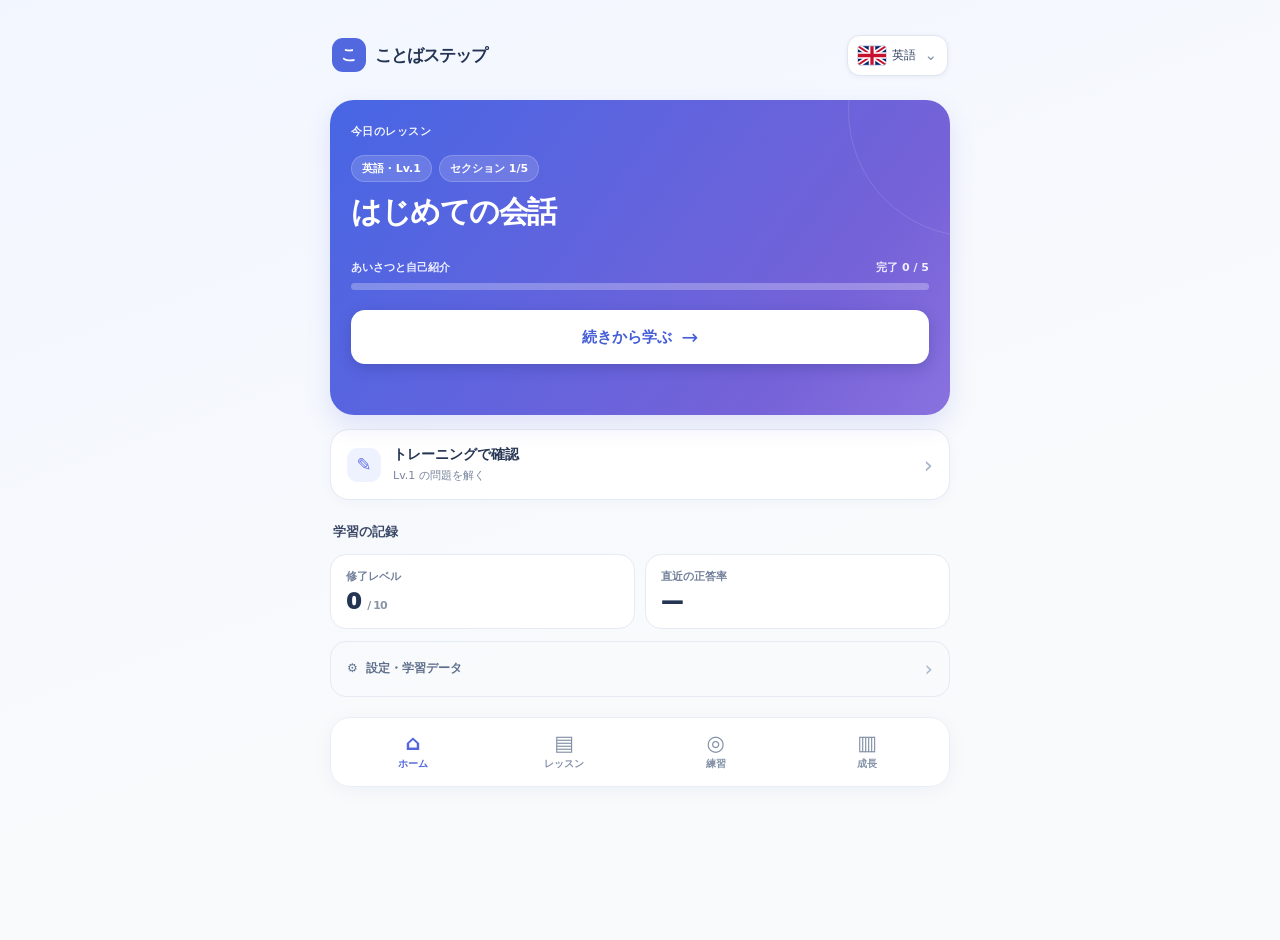
==== commit 43adf241: "Adopt mobile-first blue-purple homepage A with resume lesson and live learning progress" ====
--- a/kotoba/index.html
+++ b/kotoba/index.html
@@ -1,5 +1,5 @@
 <!DOCTYPE html>
-<html lang="ja"><head><meta charset="UTF-8"><meta name="viewport" content="width=device-width,initial-scale=1"><title>ことばステップ v5 - 3言語×10レベル</title><style>
+<html lang="ja"><head><meta charset="UTF-8"><meta name="viewport" content="width=device-width,initial-scale=1"><title>ことばステップ v5.1 - 3言語×10レベル</title><style>
 .ks-root{font-family:ui-rounded,"Hiragino Kaku Gothic ProN","Noto Sans JP",system-ui,sans-serif;color:#20304d;background:linear-gradient(160deg,#f2f6ff,#f8fafc 60%);padding:16px;border-radius:18px;min-height:620px}.ks-root *{box-sizing:border-box}.ks-root button,.ks-root select,.ks-root textarea{font:inherit}.ks-root button{cursor:pointer}.ks-root button:disabled{opacity:.46;cursor:default}.ks-shell{max-width:920px;margin:auto}.ks-top{display:flex;justify-content:space-between;align-items:center;gap:8px;flex-wrap:wrap;margin-bottom:20px}.ks-logo{font-weight:950;font-size:21px;letter-spacing:-.04em}.ks-logo b{display:inline-grid;place-items:center;background:#4f65e7;color:#fff;border-radius:12px;width:38px;height:38px;margin-right:8px}.ks-tabs{display:flex;gap:6px}.ks-tabs button{padding:9px 13px;border:0;background:#fff;color:#62708b;border-radius:12px;font-size:12px;font-weight:800}.ks-tabs button.ks-active{background:#e2eaff;color:#3651c2}.ks-hero{padding:25px;border-radius:21px;background:linear-gradient(105deg,#4665e5,#8065d7);color:#fff;display:flex;justify-content:space-between;align-items:center;gap:15px}.ks-hero h2{font-size:clamp(22px,4vw,29px);margin:7px 0}.ks-hero p{margin:7px 0;font-size:13px;line-height:1.65;color:#edf0ff}.ks-eyebrow{font-size:11px;letter-spacing:.1em;font-weight:900;opacity:.8}.ks-level{border:2px solid #ffffff6e;background:#ffffff20;border-radius:18px;text-align:center;padding:16px 22px;min-width:107px}.ks-level strong{font-size:32px;display:block}.ks-level span{font-size:10px}.ks-btn{display:inline-flex;align-items:center;justify-content:center;gap:7px;border:none;border-radius:12px;padding:12px 16px;background:#4865e8;color:#fff;font-weight:850;font-size:13px}.ks-btn.ks-main{background:#fff;color:#3b54dc}.ks-btn.ks-secondary{background:#eef1ff;color:#3b56c6}.ks-btn.ks-muted{background:#f0f2f8;color:#5d6b83}.ks-btn.ks-danger{background:#fff0f1;color:#bd3548}.ks-btn.ks-sm{padding:9px 11px;font-size:12px}.ks-grid3{display:grid;grid-template-columns:repeat(3,minmax(0,1fr));gap:11px}.ks-lang{border:2px solid #e4e9f4;text-align:left;background:white;border-radius:17px;padding:16px;min-width:0}.ks-lang.ks-picked{border-color:#6c80ec;background:#f7f8ff}.ks-lang .ks-flag{font-size:28px;display:block}.ks-lang strong{display:block;font-size:17px;margin:8px 0 3px}.ks-lang small{font-size:11px;color:#68758d}.ks-h3{font-size:17px;font-weight:950;margin:22px 0 12px}.ks-cols{display:grid;grid-template-columns:1fr 1fr;gap:13px;margin:13px 0}.ks-panel{background:#fff;border:1px solid #e3e9f2;border-radius:18px;padding:18px;min-width:0}.ks-panel h3{font-size:16px;margin:0 0 8px}.ks-sub{font-size:12px;color:#71809a;line-height:1.7}.ks-field{margin:12px 0;display:flex;justify-content:space-between;align-items:center;gap:8px;flex-wrap:wrap}.ks-field label{font-size:13px;font-weight:850}.ks-field select{border-radius:9px;border:1px solid #dfe5f0;padding:8px;background:#fff;color:#24344e}.ks-check{display:inline-flex;align-items:center;gap:5px;font-size:12px;font-weight:800}.ks-check input{accent-color:#4a65e5;width:16px;height:16px}.ks-progress-row{margin:13px 0}.ks-progress-row .ks-line{display:flex;justify-content:space-between;font-size:12px;margin-bottom:5px}.ks-track{height:8px;border-radius:20px;background:#edf0f7;overflow:hidden}.ks-track i{display:block;height:100%;background:linear-gradient(90deg,#556cf1,#34c5a8)}.ks-statline{display:grid;grid-template-columns:repeat(3,1fr);gap:7px}.ks-stat{background:#f5f7fc;border-radius:11px;padding:11px 8px;text-align:center}.ks-stat strong{font-size:20px;display:block}.ks-stat small{color:#6e7a8d;font-size:10px}.ks-note{background:#edf3ff;color:#596a88;border-radius:11px;padding:11px 13px;line-height:1.7;font-size:11px;margin:13px 0}.ks-section{margin:18px 0}.ks-lesson{max-width:720px;margin:0 auto}.ks-lesson-head{display:flex;gap:10px;align-items:center}.ks-lesson-head .ks-track{flex:1;height:12px}.ks-lesson-head span{font-weight:850;font-size:12px;color:#63718e}.ks-card{border:1px solid #dfe6f1;background:#fff;border-radius:20px;padding:23px;margin:17px 0}.ks-tag{display:inline-block;background:#edf1ff;color:#4c61c7;font-weight:850;font-size:11px;border-radius:8px;padding:7px 9px}.ks-card h2{font-size:21px;line-height:1.5;margin:16px 0}.ks-prompt{font-size:22px;font-weight:800;margin:16px 0;line-height:1.65;white-space:pre-wrap;overflow-wrap:anywhere}.ks-prompt.ks-reading{font-size:18px;border-left:4px solid #7891ee;background:#f7f9ff;padding:14px;border-radius:6px;font-weight:600}.ks-q{font-weight:800;font-size:14px;margin:15px 0}.ks-choices{display:grid;grid-template-columns:1fr 1fr;gap:10px}.ks-choice{border:2px solid #e3e9f2;background:#fff;color:#24344f;text-align:left;border-radius:13px;padding:15px;font-weight:750;min-height:63px}.ks-choice:hover:not(:disabled){border-color:#93a2ed}.ks-choice.ks-selected{border-color:#576fe9;background:#eef1ff}.ks-choice.ks-correct{border-color:#2bc39d;background:#e3fbf4}.ks-choice.ks-wrong{border-color:#e9596b;background:#ffeff0}.ks-tools{display:flex;justify-content:space-between;align-items:center;gap:8px;margin-top:18px;flex-wrap:wrap}.ks-feedback{border-radius:12px;padding:13px;font-size:13px;line-height:1.7;margin-top:15px}.ks-feedback.good{background:#e2faf1;color:#176c52}.ks-feedback.bad{background:#fff0ed;color:#ae394a}.ks-feedback strong{display:block}.ks-tiles{display:flex;gap:7px;flex-wrap:wrap;min-height:55px;padding:10px;border:1px dashed #bec9df;border-radius:12px;margin:13px 0;background:#f9fbff}.ks-tile{border:1px solid #cfd8eb;background:#fff;border-radius:9px;padding:10px;font-weight:800}.ks-tile:disabled{opacity:.3}.ks-stages{display:grid;grid-template-columns:repeat(4,minmax(0,1fr));gap:8px}.ks-stage{border:1px solid #e3e9f3;border-radius:12px;background:white;padding:12px}.ks-stage h4{margin:0 0 7px;font-size:13px}.ks-stage small{font-size:10px;color:#70809a}.ks-stage .ks-track{margin-top:10px}.ks-results{text-align:center;max-width:680px;margin:35px auto}.ks-results .ks-panel{padding:30px}.ks-medal{font-size:49px}.ks-results h2{font-size:27px}.ks-summaries{display:flex;gap:7px;justify-content:center;flex-wrap:wrap;margin:17px 0}.ks-chip{padding:7px 10px;background:#eef2ff;color:#5165aa;font-size:11px;border-radius:99px;font-weight:800}.ks-root textarea{width:100%;min-height:120px;border-radius:12px;border:1px solid #dfe5f0;padding:10px;font-size:11px}.ks-root .ks-hide{display:none}.ks-root button:focus-visible,.ks-root select:focus-visible,.ks-root textarea:focus-visible{outline:3px solid #a5b7ff;outline-offset:2px}@media(max-width:620px){.ks-root{padding:10px}.ks-hero{padding:17px}.ks-level{padding:10px;min-width:80px}.ks-level strong{font-size:26px}.ks-grid3{gap:6px}.ks-lang{padding:11px 7px;border-radius:12px}.ks-lang strong{font-size:13px}.ks-lang small{font-size:10px}.ks-lang .ks-flag{font-size:25px}.ks-cols{grid-template-columns:1fr}.ks-stages{grid-template-columns:1fr 1fr}.ks-choices{grid-template-columns:1fr}.ks-card{padding:16px}.ks-top{flex-direction:column;align-items:stretch}.ks-tabs{justify-content:space-between}.ks-tabs button{flex:1}.ks-statline{gap:5px}}
 
 .ks-version{font-size:10px;color:#8592b4;font-weight:700}.ks-hero h2{font-size:clamp(21px,3.2vw,29px)}.ks-btn.ks-hero-outline{background:transparent;border:1px solid #ffffff8f;color:white}.ks-actions{display:flex;gap:9px;flex-wrap:wrap;margin-top:17px}.ks-heading{padding:4px 0 12px}.ks-heading h2{margin:7px 0;font-size:25px}.ks-eyebrow.ks-dark{color:#6179de}.ks-lvcard{text-align:left;cursor:pointer;color:#223556;min-height:112px}.ks-lvcard b{display:block;margin:7px 0;line-height:1.3;font-size:12px}.ks-lvcard.ks-focus{border:2px solid #627bff;background:#f4f6ff}.ks-lvcard .ks-track{margin:7px 0}.ks-stages{grid-template-columns:repeat(5,minmax(0,1fr))}.ks-focuspanel{margin:19px 0}.ks-focuspanel h2{margin:12px 0 4px}.ks-sectionlist{display:grid;gap:10px;margin-top:17px}.ks-unit{display:flex;align-items:center;gap:15px;padding:15px;background:#f8faff;border:1px solid #e4eafa;border-radius:13px}.ks-num{width:36px;height:36px;display:grid;place-items:center;border-radius:11px;color:#4d67de;background:#e7ebff;font-weight:950;flex:none}.ks-unitbody{flex:1;min-width:0}.ks-unitbody strong{display:block;margin:0 0 4px}.ks-unitbody p{margin:0 0 6px}.ks-study h2{margin:14px 0}.ks-studybadge{display:inline-block;background:#dff7ed;color:#176550;border-radius:9px;padding:7px 11px;margin-top:18px;font-size:12px;font-weight:900}.ks-explain{line-height:2;padding:15px;background:#f8faff;border-radius:13px;font-size:15px;margin:15px 0}.ks-formula{background:#edf1ff;border-left:4px solid #5f79ec;padding:16px;border-radius:10px;margin:16px 0}.ks-formula span{display:block;color:#61719c;font-size:11px;margin-bottom:9px}.ks-formula strong{font-size:19px}.ks-examples{display:grid;gap:9px;margin:17px 0}.ks-example{display:flex;align-items:center;gap:12px;padding:12px;border:1px solid #e0e8f5;border-radius:12px}.ks-example>span{flex:none;border-radius:8px;color:#4b65d8;background:#edf1ff;padding:5px 9px;font-weight:900}.ks-example>div{flex:1}.ks-example strong{font-size:15px}.ks-example p{color:#63738a;font-size:12px;margin:4px 0 0}.ks-answer{width:100%;padding:15px;border:2px solid #dfe6f5;border-radius:12px;color:#22324c;background:white;font:inherit;font-size:17px;margin:10px 0}.ks-answer:focus{outline:2px solid #8d9ffc;border-color:#7187ee}.ks-switch{display:flex;margin:12px 0;cursor:pointer}.ks-mt{margin-top:16px}.ks-center{justify-content:center}.ks-audio{display:flex;gap:11px;align-items:center;flex-wrap:wrap;padding:15px 0}.ks-progress-row{margin:10px 0}.ks-panel>.ks-btn{margin-top:10px}.ks-statline{margin:12px 0}.ks-root textarea{font-size:13px;line-height:1.5}.ks-root button{transition:background .12s,border-color .12s}.ks-stage.ks-lvcard:hover{background:#edf1ff}.ks-root input[type=checkbox]{accent-color:#546bec}.ks-root input:focus-visible{outline:3px solid #b1bffc}.ks-root h2{line-height:1.45}
@@ -65,6 +65,59 @@
 .ks-backlink{border:none;background:transparent;color:#5069cf;font-weight:850;padding:10px 0;font-size:13px}
 .ks-root .ks-practicecard:focus-visible,.ks-backlink:focus-visible{outline:3px solid #8da6ff;outline-offset:2px}
 @media(max-width:650px){.ks-practicegrid{grid-template-columns:1fr;gap:10px}.ks-practicecard{min-height:95px;padding:14px}.ks-practiceicon{width:52px;height:52px;font-size:27px}.ks-practicebody strong{font-size:17px}.ks-modeheading{gap:12px}.ks-modebadge{width:52px;height:52px;font-size:26px}}
+
+/* v5.1 | Adopted A homepage only; lesson, practice and progress pages unchanged. */
+.ks-home-page{font-family:ui-rounded,"Hiragino Kaku Gothic ProN","Noto Sans JP",system-ui,sans-serif;width:100%;max-width:620px;margin:0 auto;padding:0 0 92px;color:#243453}
+.ks-home-page button{cursor:pointer;font:inherit;touch-action:manipulation}
+.ks-home-page button:focus-visible{outline:3px solid #9f8aff;outline-offset:3px}
+.ks-home-top{height:70px;display:flex;align-items:center;justify-content:space-between;gap:10px;padding:0 2px;margin:0 0 10px}
+.ks-home-brand{display:flex;align-items:center;gap:9px;font-size:17px;letter-spacing:-.055em;font-weight:900;white-space:nowrap}
+.ks-home-brandmark{display:grid;place-items:center;width:34px;height:34px;background:#5268df;color:#fff;border-radius:11px;font-size:16px;font-weight:950;letter-spacing:0;flex:none}
+.ks-home-lang{min-height:41px;display:inline-flex;align-items:center;gap:6px;border:1px solid #dfe6f2;background:white;color:#344361;border-radius:13px;padding:6px 10px;font-size:12px!important;font-weight:850;box-shadow:0 1px 5px #1e315810;white-space:nowrap}
+.ks-home-lang svg{width:28px!important;height:19px!important;border-radius:3px;flex:none}
+.ks-home-chevron{font-size:15px;color:#8491aa;margin-left:2px}
+.ks-home-hero{background:linear-gradient(127deg,#4766e4,#7562d8 76%,#8971df);color:#fff;border-radius:24px;padding:24px 21px 21px;min-height:315px;position:relative;overflow:hidden;box-shadow:0 10px 25px #5f69dc28}
+.ks-home-hero::after{content:"";pointer-events:none;position:absolute;right:-150px;top:-115px;width:250px;height:250px;border:1px solid #ffffff20;border-radius:50%}
+.ks-home-eyebrow{font-size:11px;font-weight:800;letter-spacing:.04em;opacity:.93;margin-bottom:16px}
+.ks-home-tags{display:flex;flex-wrap:wrap;gap:7px;margin-bottom:10px}
+.ks-home-tags span{border:1px solid #ffffff2e;background:#ffffff25;border-radius:100px;padding:5px 10px;color:#fff;font-size:11px;font-weight:800}
+.ks-home-hero h1{font-size:clamp(23px,6.8vw,30px);line-height:1.3;letter-spacing:-.05em;margin:0 0 14px;font-weight:900;min-height:54px;overflow-wrap:anywhere}
+.ks-home-progress{margin:0 0 20px}
+.ks-home-progressmeta{display:flex;justify-content:space-between;align-items:baseline;gap:10px;font-size:11px;color:#eef0ff;margin-bottom:8px;font-weight:760}
+.ks-home-progressmeta span:first-child{min-width:0;overflow-wrap:anywhere}
+.ks-home-progressmeta span:last-child{flex:none}
+.ks-home-progressbar{height:7px;border-radius:99px;overflow:hidden;background:#ffffff45}
+.ks-home-progressbar i{display:block;height:100%;border-radius:inherit;background:white;transition:width .2s}
+.ks-home-cta{width:100%;min-height:54px;display:flex;align-items:center;justify-content:center;gap:10px;border:0;border-radius:14px;background:#fff;color:#455ed8;font-weight:900!important;font-size:15px!important;box-shadow:0 4px 14px #212c7840}
+.ks-home-cta span{font-size:20px;font-weight:500}
+.ks-home-lower{padding:14px 0 0}
+.ks-home-practice{width:100%;display:flex;align-items:center;text-align:left;gap:12px;padding:16px;border-radius:19px;background:white;border:1px solid #e5eaf4;color:#253554;box-shadow:0 3px 12px #2a376108}
+.ks-home-practice-icon{width:34px;height:34px;display:grid;place-items:center;flex:none;background:#eef2ff;border-radius:11px;color:#6574e9;font-size:18px}
+.ks-home-practice-copy{display:flex;flex-direction:column;gap:4px;flex:1;min-width:0}
+.ks-home-practice-copy strong{font-size:14px;font-weight:850}
+.ks-home-practice-copy small{color:#78859d;font-size:11px}
+.ks-home-next{font-size:23px;font-weight:400;color:#a3afc4}
+.ks-home-heading{font-size:13px;font-weight:850;margin:23px 3px 12px;color:#3c4968}
+.ks-home-stats{display:grid;grid-template-columns:1fr 1fr;gap:10px}
+.ks-home-stat{background:#fff;border:1px solid #e5eaf4;border-radius:16px;padding:14px 15px}
+.ks-home-stat small{display:block;color:#73809a;font-weight:650;font-size:11px}
+.ks-home-stat strong{display:block;font-size:22px;font-weight:950;letter-spacing:-.04em;margin-top:5px}
+.ks-home-stat strong span{font-size:11px;font-weight:750;color:#8793a8}
+.ks-home-settings{width:100%;margin-top:12px;display:flex;align-items:center;justify-content:space-between;padding:15px 16px;background:transparent;border:1px solid #e5eaf3;border-radius:16px;color:#60708c;font-size:12px!important;font-weight:850!important;text-align:left}
+.ks-home-settings span:last-child{font-size:21px;color:#aab7cb;font-weight:400}
+.ks-home-bottom{height:70px;display:flex;align-items:center;justify-content:space-around;gap:4px;background:#ffffffef;border:1px solid #e9edf7;border-radius:20px;margin-top:20px;box-shadow:0 4px 20px #1b2b4c0b;padding:4px 8px}
+.ks-home-bottom button{flex:1;display:flex;align-items:center;justify-content:center;flex-direction:column;gap:3px;border:0;background:transparent;color:#8492a8;font-size:10px!important;font-weight:750;min-width:0;padding:5px 1px}
+.ks-home-bottom button span{font-size:21px;line-height:22px;font-weight:600}
+.ks-home-bottom button.ks-home-nav-active{color:#5166df}
+@media(max-width:620px){
+ .ks-root:has(.ks-home-page){padding:10px 15px max(16px,env(safe-area-inset-bottom));min-height:100dvh}
+ .ks-home-page{padding-bottom:calc(86px + env(safe-area-inset-bottom))}
+ .ks-home-top{height:70px;margin-bottom:8px}
+ .ks-home-hero{padding:23px 20px 21px;min-height:318px}
+ .ks-home-bottom{position:fixed;z-index:20;bottom:0;left:0;right:0;height:calc(72px + env(safe-area-inset-bottom));padding:0 14px env(safe-area-inset-bottom);border-radius:0;border:0;border-top:1px solid #e8ecf4;margin:0;box-shadow:0 -3px 14px #1b2b4c0a;backdrop-filter:blur(12px)}
+}
+@media(max-width:360px){.ks-home-hero{padding:20px 16px}.ks-home-brand{font-size:15px}.ks-home-lang{padding:6px 8px}.ks-home-hero h1{font-size:24px}}
+
 </style></head><body><div id="kotoba-app" class="ks-root"><div class="ks-shell" id="ks-view"></div></div><script> const LESSONS={
  en:{
  v:[`hello=こんにちは;thank you=ありがとう;water=水;bread=パン;cat=猫;dog=犬;book=本;friend=友達;today=今日;tomorrow=明日;school=学校;coffee=コーヒー`, `station=駅;ticket=切符;breakfast=朝食;dinner=夕食;usually=普段;busy=忙しい;movie=映画;travel=旅行;weekend=週末;weather=天気;question=質問;answer=答え`, `appointment=予約;recommend=おすすめする;improve=改善する;experience=経験;direction=方向;already=すでに;perhaps=おそらく;reason=理由;explain=説明する;borrow=借りる;arrive=到着する;decide=決める`, `although=〜だけれども;unless=〜でない限り;despite=〜にもかかわらず;opportunity=機会;evidence=証拠;benefit=利点;concern=懸念;assumption=仮定;consequence=影響;reliable=信頼できる;efficient=効率的な;perspective=視点`],
@@ -453,7 +506,59 @@
  function languageView(){return h('language')+`<div class="ks-heading"><span class="ks-eyebrow ks-dark">LANGUAGE</span><h2>🌏 学習する言語を選ぶ</h2><p class="ks-sub">国旗を押すと言語を切り替えます。言語ごとに学習記録を保存します。</p></div>${langCards()}<div class="ks-actions"><button class="ks-btn ks-muted" data-act="nav" data-page="home">← ホームへ戻る</button></div>`;}
 
  function smallProgress(level,stat){let s=stat.perLevel[level-1],u=COURSE[data.lang][level-1];return`<button class="ks-stage ks-lvcard ${+data.focusLevel===level?'ks-focus':''}" data-act="focus" data-level="${level}"><span class="ks-leveltext">Lv.${level}</span><b>${esc(u.title)}</b><small>${s.mastered?'✓ 習得済':s.sections+'/'+s.totalSections+' セクション'}</small>${bar(s.progress)}<small>${s.recent===null?'テスト未測定':'直近正答 '+Math.round(s.recent*100)+'%'}</small></button>`;}
- function home(){let s=score(),l=LANG[data.lang];return h('home')+`<div class="ks-hero"><div><span class="ks-eyebrow">料金・回数制限なし</span><h2>知る → 練習する → 身につける。</h2><p>教材で新しい知識を学び、同じレベルのトレーニングで確かめよう。</p><div class="ks-actions"><button class="ks-btn ks-main" data-act="nav" data-page="learn">📚 レッスンを学ぶ</button><button class="ks-btn ks-hero-outline" data-act="nav" data-page="train">🧠 トレーニングする</button></div></div><div class="ks-level"><strong>${s.current}</strong><span>学習中レベル / 10</span></div></div><div class="ks-cols"><section class="ks-panel"><h3>📚 新しい知識を学ぶ</h3><p class="ks-sub">各レベル5セクション・各10ステップ。仕組みから例文、練習、理解チェックまで進みます。</p><button class="ks-btn" data-act="nav" data-page="learn">教材を見る →</button></section><section class="ks-panel"><h3>📊 現在の習得度</h3><div class="ks-statline"><div class="ks-stat"><strong>${s.perLevel.filter(x=>x.mastered).length}/10</strong><small>修了レベル</small></div><div class="ks-stat"><strong>${s.attempts}</strong><small>回答数</small></div><div class="ks-stat"><strong>${s.overall===null?'—':Math.round(s.overall*100)+'%'}</strong><small>直近正答率</small></div></div><button class="ks-btn ks-secondary" data-act="nav" data-page="stats">詳しく見る →</button></section></div><h3 class="ks-h3">10段階の学習マップ</h3><div class="ks-stages">${s.perLevel.map(x=>smallProgress(x.lev,s)).join('')}</div>${note?`<div class="ks-note">${esc(note)}</div>`:''}`;}
+ function home(){
+  const stat=score();
+  let lv=stat.current;
+  let unit=COURSE[data.lang][lv-1];
+  const passed=i=>!!data.learned?.[data.lang]?.[lv]?.[i]?.passed;
+  let section=unit.sections.findIndex((_,i)=>!passed(i));
+  if(section===-1){
+   for(let l=lv+1;l<=COURSE[data.lang].length;l++){
+    const idx=COURSE[data.lang][l-1].sections.findIndex((_,i)=>!data.learned?.[data.lang]?.[l]?.[i]?.passed);
+    if(idx>=0){lv=l;unit=COURSE[data.lang][l-1];section=idx;break;}
+   }
+   if(section===-1)section=unit.sections.length-1;
+  }
+  const done=unit.sections.filter((_,i)=>!!data.learned?.[data.lang]?.[lv]?.[i]?.passed).length;
+  const total=unit.sections.length;
+  const part=unit.sections[section];
+  const percent=Math.round(done/total*100);
+  const mastered=stat.perLevel.filter(x=>x.mastered).length;
+  const overall=stat.overall===null?'—':Math.round(stat.overall*100)+'%';
+  const flag=LANG[data.lang][0];
+  const language=LANG[data.lang][1];
+  return `<div class="ks-home-page">
+   <header class="ks-home-top">
+    <div class="ks-home-brand"><span class="ks-home-brandmark">こ</span><span>ことばステップ</span></div>
+    <button type="button" class="ks-home-lang" data-act="languages" aria-label="学習言語を切り替える：現在${language}"><span aria-hidden="true">${flag}</span><span>${language}</span><span class="ks-home-chevron" aria-hidden="true">⌄</span></button>
+   </header>
+   <section class="ks-home-hero" aria-labelledby="ks-home-lesson-title">
+     <div class="ks-home-eyebrow">今日のレッスン</div>
+     <div class="ks-home-tags"><span>${language} · Lv.${lv}</span><span>セクション ${section+1}/${total}</span></div>
+     <h1 id="ks-home-lesson-title">${esc(part.title)}</h1>
+     <div class="ks-home-progress" aria-label="${esc(unit.title)}の進捗、${done} / ${total} セクション完了">
+       <div class="ks-home-progressmeta"><span>${esc(unit.title)}</span><span>完了 ${done} / ${total}</span></div>
+       <div class="ks-home-progressbar"><i style="width:${percent}%"></i></div>
+     </div>
+     <button type="button" class="ks-home-cta" data-act="study" data-level="${lv}" data-sec="${section}">${done===total?'復習する':'続きから学ぶ'}<span aria-hidden="true">→</span></button>
+   </section>
+   <div class="ks-home-lower">
+    <button type="button" class="ks-home-practice" data-act="nav" data-page="train"><span class="ks-home-practice-icon" aria-hidden="true">✎</span><span class="ks-home-practice-copy"><strong>トレーニングで確認</strong><small>Lv.${lv} の問題を解く</small></span><span class="ks-home-next" aria-hidden="true">›</span></button>
+    <h2 class="ks-home-heading">学習の記録</h2>
+    <div class="ks-home-stats">
+     <div class="ks-home-stat"><small>修了レベル</small><strong>${mastered} <span>/ 10</span></strong></div>
+     <div class="ks-home-stat"><small>直近の正答率</small><strong>${overall}</strong></div>
+    </div>
+    <button type="button" class="ks-home-settings" data-act="nav" data-page="data"><span>⚙ &nbsp;設定・学習データ</span><span aria-hidden="true">›</span></button>
+   </div>
+   <nav class="ks-home-bottom" aria-label="メインメニュー">
+    <button type="button" data-act="nav" data-page="home" class="ks-home-nav-active" aria-current="page"><span aria-hidden="true">⌂</span>ホーム</button>
+    <button type="button" data-act="nav" data-page="learn"><span aria-hidden="true">▤</span>レッスン</button>
+    <button type="button" data-act="nav" data-page="train"><span aria-hidden="true">◎</span>練習</button>
+    <button type="button" data-act="nav" data-page="stats"><span aria-hidden="true">▥</span>成長</button>
+   </nav>
+  </div>`;
+ }
  function learn(){let s=score(),f=Math.max(1,Math.min(10,+data.focusLevel||s.current)),unit=COURSE[data.lang][f-1],state=data.learned?.[data.lang]?.[f]||{};return h('learn')+`<div class="ks-heading"><div><span class="ks-eyebrow ks-dark">LEARN / ${LANG[data.lang][1]}</span><h2>📚 新しいことを学ぶ</h2><p class="ks-sub">まず「説明・例文・小テスト」。学んだ内容が同じレベルのトレーニングに出ます。</p></div></div><h3 class="ks-h3">レベルを選択</h3><div class="ks-stages">${s.perLevel.map(x=>smallProgress(x.lev,s)).join('')}</div><section class="ks-panel ks-focuspanel"><span class="ks-tag">Lv.${f} / 10</span><h2>${esc(unit.title)}</h2><p class="ks-sub">${esc(unit.goal)}</p><div class="ks-sectionlist">${unit.sections.map((part,i)=>{let done=!!state[i]?.passed;return`<div class="ks-unit"><div class="ks-num">${done?'✓':i+1}</div><div class="ks-unitbody"><strong>セクション ${i+1}：${esc(part.title)}</strong><p class="ks-sub">${esc(part.why.slice(0,65))}${part.why.length>65?'…':''}</p><span class="ks-chip">${done?'理解チェック合格':'これから学ぶ'}</span></div><button class="ks-btn ks-secondary" data-act="study" data-level="${f}" data-sec="${i}">${done?'復習する':'学ぶ →'}</button></div>`;}).join('')}</div><div class="ks-actions"><button class="ks-btn" data-act="fromlevel" data-level="${f}">Lv.${f} のトレーニングへ →</button></div></section>`;}
  function studyStart(level,section){safeStop();data.focusLevel=level;session={level,section,step:0,selected:null,checked:false,correct:false,revealed:false,practiceSelected:null,practiceChecked:false,options:shuffle([...COURSE[data.lang][level-1].sections[section].quiz.slice(1,4)])};page='study';save();render();}
  function studyView(){if(!session)return learn();const u=COURSE[data.lang][session.level-1],s=u.sections[session.section],k=session.step,examples=s.examples.map(formatExample);
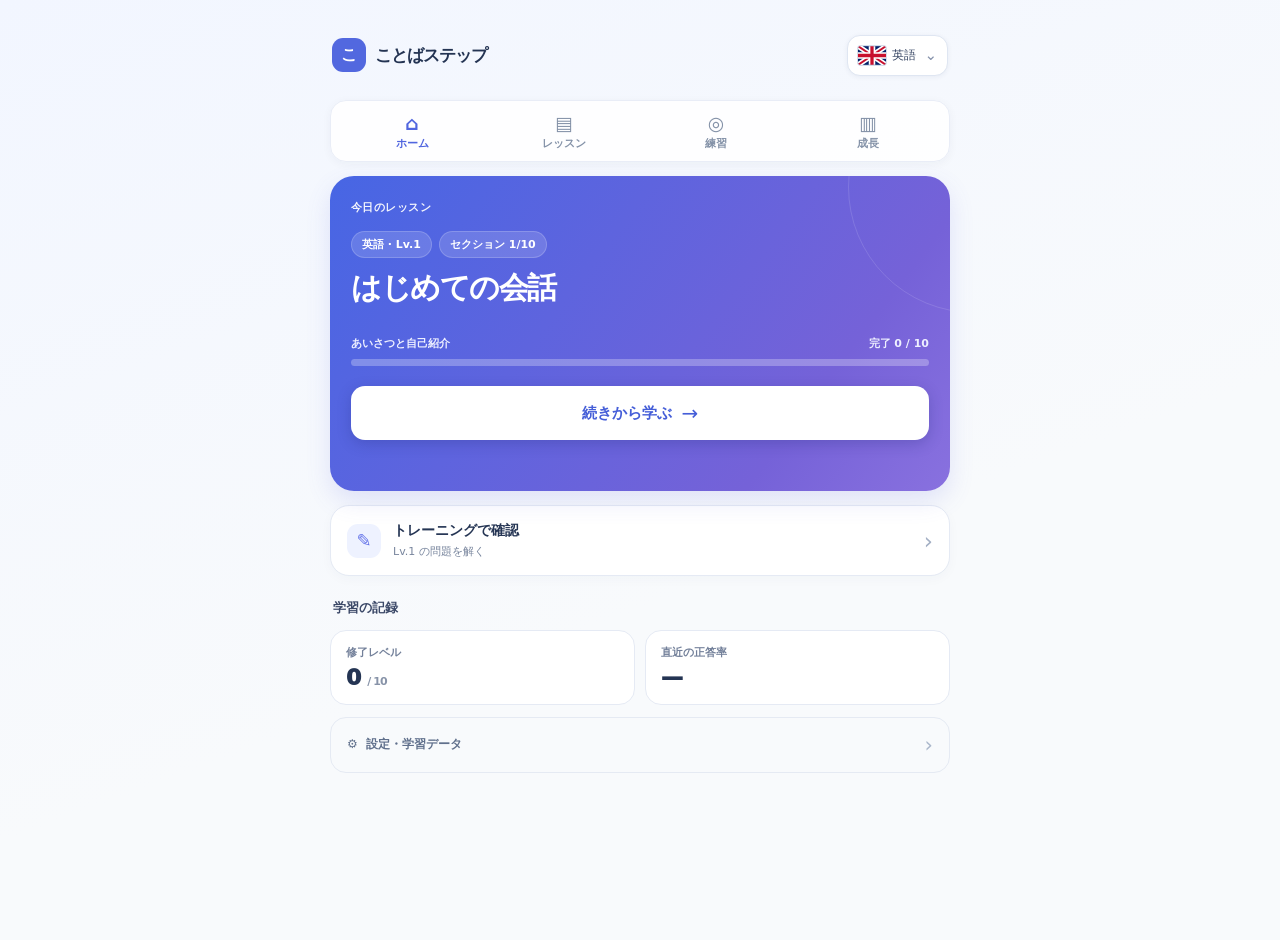
==== commit 67fb55a3: "Kotoba Step v6: top home navigation, level-to-section flow and 10 sections per level" ====
--- a/kotoba/index.html
+++ b/kotoba/index.html
@@ -1,5 +1,5 @@
 <!DOCTYPE html>
-<html lang="ja"><head><meta charset="UTF-8"><meta name="viewport" content="width=device-width,initial-scale=1"><title>ことばステップ v5.1 - 3言語×10レベル</title><style>
+<html lang="ja"><head><meta charset="UTF-8"><meta name="viewport" content="width=device-width,initial-scale=1"><title>ことばステップ v6 - 3言語×10レベル</title><style>
 .ks-root{font-family:ui-rounded,"Hiragino Kaku Gothic ProN","Noto Sans JP",system-ui,sans-serif;color:#20304d;background:linear-gradient(160deg,#f2f6ff,#f8fafc 60%);padding:16px;border-radius:18px;min-height:620px}.ks-root *{box-sizing:border-box}.ks-root button,.ks-root select,.ks-root textarea{font:inherit}.ks-root button{cursor:pointer}.ks-root button:disabled{opacity:.46;cursor:default}.ks-shell{max-width:920px;margin:auto}.ks-top{display:flex;justify-content:space-between;align-items:center;gap:8px;flex-wrap:wrap;margin-bottom:20px}.ks-logo{font-weight:950;font-size:21px;letter-spacing:-.04em}.ks-logo b{display:inline-grid;place-items:center;background:#4f65e7;color:#fff;border-radius:12px;width:38px;height:38px;margin-right:8px}.ks-tabs{display:flex;gap:6px}.ks-tabs button{padding:9px 13px;border:0;background:#fff;color:#62708b;border-radius:12px;font-size:12px;font-weight:800}.ks-tabs button.ks-active{background:#e2eaff;color:#3651c2}.ks-hero{padding:25px;border-radius:21px;background:linear-gradient(105deg,#4665e5,#8065d7);color:#fff;display:flex;justify-content:space-between;align-items:center;gap:15px}.ks-hero h2{font-size:clamp(22px,4vw,29px);margin:7px 0}.ks-hero p{margin:7px 0;font-size:13px;line-height:1.65;color:#edf0ff}.ks-eyebrow{font-size:11px;letter-spacing:.1em;font-weight:900;opacity:.8}.ks-level{border:2px solid #ffffff6e;background:#ffffff20;border-radius:18px;text-align:center;padding:16px 22px;min-width:107px}.ks-level strong{font-size:32px;display:block}.ks-level span{font-size:10px}.ks-btn{display:inline-flex;align-items:center;justify-content:center;gap:7px;border:none;border-radius:12px;padding:12px 16px;background:#4865e8;color:#fff;font-weight:850;font-size:13px}.ks-btn.ks-main{background:#fff;color:#3b54dc}.ks-btn.ks-secondary{background:#eef1ff;color:#3b56c6}.ks-btn.ks-muted{background:#f0f2f8;color:#5d6b83}.ks-btn.ks-danger{background:#fff0f1;color:#bd3548}.ks-btn.ks-sm{padding:9px 11px;font-size:12px}.ks-grid3{display:grid;grid-template-columns:repeat(3,minmax(0,1fr));gap:11px}.ks-lang{border:2px solid #e4e9f4;text-align:left;background:white;border-radius:17px;padding:16px;min-width:0}.ks-lang.ks-picked{border-color:#6c80ec;background:#f7f8ff}.ks-lang .ks-flag{font-size:28px;display:block}.ks-lang strong{display:block;font-size:17px;margin:8px 0 3px}.ks-lang small{font-size:11px;color:#68758d}.ks-h3{font-size:17px;font-weight:950;margin:22px 0 12px}.ks-cols{display:grid;grid-template-columns:1fr 1fr;gap:13px;margin:13px 0}.ks-panel{background:#fff;border:1px solid #e3e9f2;border-radius:18px;padding:18px;min-width:0}.ks-panel h3{font-size:16px;margin:0 0 8px}.ks-sub{font-size:12px;color:#71809a;line-height:1.7}.ks-field{margin:12px 0;display:flex;justify-content:space-between;align-items:center;gap:8px;flex-wrap:wrap}.ks-field label{font-size:13px;font-weight:850}.ks-field select{border-radius:9px;border:1px solid #dfe5f0;padding:8px;background:#fff;color:#24344e}.ks-check{display:inline-flex;align-items:center;gap:5px;font-size:12px;font-weight:800}.ks-check input{accent-color:#4a65e5;width:16px;height:16px}.ks-progress-row{margin:13px 0}.ks-progress-row .ks-line{display:flex;justify-content:space-between;font-size:12px;margin-bottom:5px}.ks-track{height:8px;border-radius:20px;background:#edf0f7;overflow:hidden}.ks-track i{display:block;height:100%;background:linear-gradient(90deg,#556cf1,#34c5a8)}.ks-statline{display:grid;grid-template-columns:repeat(3,1fr);gap:7px}.ks-stat{background:#f5f7fc;border-radius:11px;padding:11px 8px;text-align:center}.ks-stat strong{font-size:20px;display:block}.ks-stat small{color:#6e7a8d;font-size:10px}.ks-note{background:#edf3ff;color:#596a88;border-radius:11px;padding:11px 13px;line-height:1.7;font-size:11px;margin:13px 0}.ks-section{margin:18px 0}.ks-lesson{max-width:720px;margin:0 auto}.ks-lesson-head{display:flex;gap:10px;align-items:center}.ks-lesson-head .ks-track{flex:1;height:12px}.ks-lesson-head span{font-weight:850;font-size:12px;color:#63718e}.ks-card{border:1px solid #dfe6f1;background:#fff;border-radius:20px;padding:23px;margin:17px 0}.ks-tag{display:inline-block;background:#edf1ff;color:#4c61c7;font-weight:850;font-size:11px;border-radius:8px;padding:7px 9px}.ks-card h2{font-size:21px;line-height:1.5;margin:16px 0}.ks-prompt{font-size:22px;font-weight:800;margin:16px 0;line-height:1.65;white-space:pre-wrap;overflow-wrap:anywhere}.ks-prompt.ks-reading{font-size:18px;border-left:4px solid #7891ee;background:#f7f9ff;padding:14px;border-radius:6px;font-weight:600}.ks-q{font-weight:800;font-size:14px;margin:15px 0}.ks-choices{display:grid;grid-template-columns:1fr 1fr;gap:10px}.ks-choice{border:2px solid #e3e9f2;background:#fff;color:#24344f;text-align:left;border-radius:13px;padding:15px;font-weight:750;min-height:63px}.ks-choice:hover:not(:disabled){border-color:#93a2ed}.ks-choice.ks-selected{border-color:#576fe9;background:#eef1ff}.ks-choice.ks-correct{border-color:#2bc39d;background:#e3fbf4}.ks-choice.ks-wrong{border-color:#e9596b;background:#ffeff0}.ks-tools{display:flex;justify-content:space-between;align-items:center;gap:8px;margin-top:18px;flex-wrap:wrap}.ks-feedback{border-radius:12px;padding:13px;font-size:13px;line-height:1.7;margin-top:15px}.ks-feedback.good{background:#e2faf1;color:#176c52}.ks-feedback.bad{background:#fff0ed;color:#ae394a}.ks-feedback strong{display:block}.ks-tiles{display:flex;gap:7px;flex-wrap:wrap;min-height:55px;padding:10px;border:1px dashed #bec9df;border-radius:12px;margin:13px 0;background:#f9fbff}.ks-tile{border:1px solid #cfd8eb;background:#fff;border-radius:9px;padding:10px;font-weight:800}.ks-tile:disabled{opacity:.3}.ks-stages{display:grid;grid-template-columns:repeat(4,minmax(0,1fr));gap:8px}.ks-stage{border:1px solid #e3e9f3;border-radius:12px;background:white;padding:12px}.ks-stage h4{margin:0 0 7px;font-size:13px}.ks-stage small{font-size:10px;color:#70809a}.ks-stage .ks-track{margin-top:10px}.ks-results{text-align:center;max-width:680px;margin:35px auto}.ks-results .ks-panel{padding:30px}.ks-medal{font-size:49px}.ks-results h2{font-size:27px}.ks-summaries{display:flex;gap:7px;justify-content:center;flex-wrap:wrap;margin:17px 0}.ks-chip{padding:7px 10px;background:#eef2ff;color:#5165aa;font-size:11px;border-radius:99px;font-weight:800}.ks-root textarea{width:100%;min-height:120px;border-radius:12px;border:1px solid #dfe5f0;padding:10px;font-size:11px}.ks-root .ks-hide{display:none}.ks-root button:focus-visible,.ks-root select:focus-visible,.ks-root textarea:focus-visible{outline:3px solid #a5b7ff;outline-offset:2px}@media(max-width:620px){.ks-root{padding:10px}.ks-hero{padding:17px}.ks-level{padding:10px;min-width:80px}.ks-level strong{font-size:26px}.ks-grid3{gap:6px}.ks-lang{padding:11px 7px;border-radius:12px}.ks-lang strong{font-size:13px}.ks-lang small{font-size:10px}.ks-lang .ks-flag{font-size:25px}.ks-cols{grid-template-columns:1fr}.ks-stages{grid-template-columns:1fr 1fr}.ks-choices{grid-template-columns:1fr}.ks-card{padding:16px}.ks-top{flex-direction:column;align-items:stretch}.ks-tabs{justify-content:space-between}.ks-tabs button{flex:1}.ks-statline{gap:5px}}
 
 .ks-version{font-size:10px;color:#8592b4;font-weight:700}.ks-hero h2{font-size:clamp(21px,3.2vw,29px)}.ks-btn.ks-hero-outline{background:transparent;border:1px solid #ffffff8f;color:white}.ks-actions{display:flex;gap:9px;flex-wrap:wrap;margin-top:17px}.ks-heading{padding:4px 0 12px}.ks-heading h2{margin:7px 0;font-size:25px}.ks-eyebrow.ks-dark{color:#6179de}.ks-lvcard{text-align:left;cursor:pointer;color:#223556;min-height:112px}.ks-lvcard b{display:block;margin:7px 0;line-height:1.3;font-size:12px}.ks-lvcard.ks-focus{border:2px solid #627bff;background:#f4f6ff}.ks-lvcard .ks-track{margin:7px 0}.ks-stages{grid-template-columns:repeat(5,minmax(0,1fr))}.ks-focuspanel{margin:19px 0}.ks-focuspanel h2{margin:12px 0 4px}.ks-sectionlist{display:grid;gap:10px;margin-top:17px}.ks-unit{display:flex;align-items:center;gap:15px;padding:15px;background:#f8faff;border:1px solid #e4eafa;border-radius:13px}.ks-num{width:36px;height:36px;display:grid;place-items:center;border-radius:11px;color:#4d67de;background:#e7ebff;font-weight:950;flex:none}.ks-unitbody{flex:1;min-width:0}.ks-unitbody strong{display:block;margin:0 0 4px}.ks-unitbody p{margin:0 0 6px}.ks-study h2{margin:14px 0}.ks-studybadge{display:inline-block;background:#dff7ed;color:#176550;border-radius:9px;padding:7px 11px;margin-top:18px;font-size:12px;font-weight:900}.ks-explain{line-height:2;padding:15px;background:#f8faff;border-radius:13px;font-size:15px;margin:15px 0}.ks-formula{background:#edf1ff;border-left:4px solid #5f79ec;padding:16px;border-radius:10px;margin:16px 0}.ks-formula span{display:block;color:#61719c;font-size:11px;margin-bottom:9px}.ks-formula strong{font-size:19px}.ks-examples{display:grid;gap:9px;margin:17px 0}.ks-example{display:flex;align-items:center;gap:12px;padding:12px;border:1px solid #e0e8f5;border-radius:12px}.ks-example>span{flex:none;border-radius:8px;color:#4b65d8;background:#edf1ff;padding:5px 9px;font-weight:900}.ks-example>div{flex:1}.ks-example strong{font-size:15px}.ks-example p{color:#63738a;font-size:12px;margin:4px 0 0}.ks-answer{width:100%;padding:15px;border:2px solid #dfe6f5;border-radius:12px;color:#22324c;background:white;font:inherit;font-size:17px;margin:10px 0}.ks-answer:focus{outline:2px solid #8d9ffc;border-color:#7187ee}.ks-switch{display:flex;margin:12px 0;cursor:pointer}.ks-mt{margin-top:16px}.ks-center{justify-content:center}.ks-audio{display:flex;gap:11px;align-items:center;flex-wrap:wrap;padding:15px 0}.ks-progress-row{margin:10px 0}.ks-panel>.ks-btn{margin-top:10px}.ks-statline{margin:12px 0}.ks-root textarea{font-size:13px;line-height:1.5}.ks-root button{transition:background .12s,border-color .12s}.ks-stage.ks-lvcard:hover{background:#edf1ff}.ks-root input[type=checkbox]{accent-color:#546bec}.ks-root input:focus-visible{outline:3px solid #b1bffc}.ks-root h2{line-height:1.45}
@@ -118,6 +118,32 @@
 }
 @media(max-width:360px){.ks-home-hero{padding:20px 16px}.ks-home-brand{font-size:15px}.ks-home-lang{padding:6px 8px}.ks-home-hero h1{font-size:24px}}
 
+/* v6 Home: navigation directly below brand, never fixed or out of the first viewport */
+.ks-home-page{padding-bottom:24px}
+.ks-home-bottom{position:static!important;z-index:auto!important;inset:auto!important;top:auto!important;bottom:auto!important;left:auto!important;right:auto!important;margin:0 0 14px!important;height:62px!important;min-height:62px;box-shadow:0 2px 10px #1b2b4c0b!important;border:1px solid #e9edf7!important;border-radius:16px!important;padding:4px 7px!important;background:#ffffffee}
+.ks-home-bottom button{font-size:11px!important;gap:2px!important}
+.ks-home-bottom button span{font-size:19px}
+.ks-sectionspage .ks-sectionshead{display:flex;justify-content:space-between;gap:10px;align-items:center;flex-wrap:wrap;margin-bottom:12px}
+.ks-sectionspage .ks-sectionshead b{font-size:12px;color:#66758e}
+.ks-sectionspage .ks-unit{min-width:0;align-items:center;padding:12px;gap:10px}
+.ks-sectionspage .ks-unitbody strong{font-size:13px;line-height:1.4}
+.ks-sectionspage .ks-unitbody .ks-sub{margin:3px 0 0;display:-webkit-box;-webkit-box-orient:vertical;-webkit-line-clamp:2;overflow:hidden;line-height:1.55}
+.ks-sectionspage .ks-unitbody .ks-chip{display:none}
+.ks-sectionspage .ks-unit .ks-btn{flex:none;white-space:nowrap}
+.ks-heading:has(>.ks-backlink)>.ks-backlink{display:block;width:fit-content;margin:0 0 16px}
+.ks-heading:has(>.ks-backlink)>.ks-eyebrow{display:block}
+.ks-learnlevel-grid .ks-lvcard{text-align:left}
+@media(max-width:620px){
+ .ks-home-page{padding-bottom:26px!important}
+ .ks-home-bottom{backdrop-filter:none!important}
+ .ks-home-hero{min-height:300px}
+ .ks-learnlevel-grid{grid-template-columns:repeat(2,minmax(0,1fr))}
+ .ks-sectionspage{padding:14px}
+ .ks-sectionspage .ks-unit{gap:8px;align-items:flex-start}
+ .ks-sectionspage .ks-unitbody{flex:1;min-width:0}
+ .ks-sectionspage .ks-unit .ks-btn{padding:9px;font-size:11px}
+}
+
 </style></head><body><div id="kotoba-app" class="ks-root"><div class="ks-shell" id="ks-view"></div></div><script> const LESSONS={
  en:{
  v:[`hello=こんにちは;thank you=ありがとう;water=水;bread=パン;cat=猫;dog=犬;book=本;friend=友達;today=今日;tomorrow=明日;school=学校;coffee=コーヒー`, `station=駅;ticket=切符;breakfast=朝食;dinner=夕食;usually=普段;busy=忙しい;movie=映画;travel=旅行;weekend=週末;weather=天気;question=質問;answer=答え`, `appointment=予約;recommend=おすすめする;improve=改善する;experience=経験;direction=方向;already=すでに;perhaps=おそらく;reason=理由;explain=説明する;borrow=借りる;arrive=到着する;decide=決める`, `although=〜だけれども;unless=〜でない限り;despite=〜にもかかわらず;opportunity=機会;evidence=証拠;benefit=利点;concern=懸念;assumption=仮定;consequence=影響;reliable=信頼できる;efficient=効率的な;perspective=視点`],
@@ -253,6 +279,30 @@
   const target=e[0][0],good=e[0][1];
   const wrong=e.slice(1).map(p=>p[1]);
   unit.sections.push(SC(sect.title,sect.why,sect.pattern,sect.examples,sect.tip,[`「${target}」の意味は？`,good,wrong[0],wrong[1],`「${target}」は「${good}」という意味です。` ]));
+ }
+}
+
+// v6: 追加の学習教材（既存5セクションの後に5件ずつ追加）
+// 以前のセクション番号 0〜4 と保存済み学習履歴を維持する。
+const EXTRA_V6={"en":[[{"title":"別れ際の一言","why":"別れ際のあいさつは状況や次に会う時期によって変わります。","pattern":"See you ... / Have a ...","tip":"Goodbye は一般的な別れの言葉です。","examples":["See you tomorrow.=また明日会いましょう。","Have a nice day.=良い一日を。"]},{"title":"名前と出身を伝える","why":"出身地と名前を組み合わせると、自己紹介を一歩深められます。","pattern":"I am from ... / I live in ...","tip":"from は出身地、live in は現在住んでいる場所を表します。","examples":["I am from Japan.=私は日本出身です。","I live in Tokyo.=私は東京に住んでいます。"]},{"title":"複数の人を紹介する","why":"人を一人ではなく複数人として紹介する場合は、主語と be 動詞の組を変えます。","pattern":"We are ... / They are ...","tip":"we と they の後には通常 are を使います。","examples":["We are friends.=私たちは友達です。","They are students.=彼らは学生です。"]},{"title":"近くと遠くを区別する","why":"近くのものは this、遠くのものは that。複数なら these と those を使います。","pattern":"this / that / these / those","tip":"these と those は複数を表すので are と組み合わせます。","examples":["These are my keys.=これらは私の鍵です。","Those are your shoes.=あれらはあなたの靴です。"]},{"title":"聞き返して確認する","why":"知らないことを無理に答えず、聞き返したり確認したりする表現を身につけます。","pattern":"Sorry? / What does ... mean?","tip":"丁寧に聞き返すなら Could you repeat that? も使えます。","examples":["Could you repeat that?=もう一度言っていただけますか？","What does this mean?=これはどういう意味ですか？"]}],[{"title":"好き嫌いを広げる","why":"like だけでなく love、prefer、hate で好みの強さを表します。","pattern":"prefer A to B","tip":"prefer A to B は「B より A を好む」です。","examples":["I prefer tea to coffee.=私はコーヒーより紅茶が好きです。","She loves cooking.=彼女は料理が大好きです。"]},{"title":"短い答えの作り方","why":"Do / Does で聞かれた質問には、同じ助動詞で短く答えられます。","pattern":"Yes, I do. / No, she doesn't.","tip":"doesn't の後の動詞は原形にします。","examples":["Do you play tennis?=テニスをしますか？","No, I don't.=いいえ、しません。"]},{"title":"持ち物を説明する","why":"have と has の違いを理解すると所有や関係を説明できます。","pattern":"I have ... / He has ...","tip":"he/she/it の現在形は has を使います。","examples":["My sister has a bicycle.=妹は自転車を持っています。","I have two cats.=私は猫を二匹飼っています。"]},{"title":"前置詞で時を言う","why":"時刻・曜日・月で at、on、in を使い分けます。","pattern":"at 7 / on Monday / in July","tip":"特定の時刻に at、曜日に on、月や季節に in が基本です。","examples":["The shop opens at ten.=その店は10時に開きます。","My birthday is in May.=私の誕生日は5月です。"]},{"title":"数と量を伝える","why":"数えられる名詞の複数形と、数えられない名詞の量を区別します。","pattern":"two apples / some water","tip":"water のような不可算名詞には通常 -s を付けません。","examples":["We need three eggs.=卵が三つ必要です。","Can I have some water?=お水をいただけますか？"]}],[{"title":"過去の質問をする","why":"過去の行動について尋ねるときは Did + 動詞の原形を使います。","pattern":"Did you + 動詞原形 ...?","tip":"過去を示す did があるとき本動詞は原形に戻ります。","examples":["Did you watch the game?=その試合を見ましたか？","I didn't go yesterday.=私は昨日行きませんでした。"]},{"title":"進行中と習慣を比べる","why":"「今していること」と「普段すること」を現在進行形と現在形で分けます。","pattern":"I am doing ... / I do ...","tip":"now は進行形、every day は現在形がよく合います。","examples":["I am reading now.=私は今読書しています。","I read before bed.=私は寝る前に本を読みます。"]},{"title":"一日の流れを語る","why":"習慣の順番を first、then、after that でつなぎます。","pattern":"first / then / finally","tip":"短い接続語で文章の流れが分かりやすくなります。","examples":["First, I make breakfast.=まず朝食を作ります。","Then I take the bus.=それからバスに乗ります。"]},{"title":"誘いを受ける・断る","why":"約束を取り付ける際に、誘いへの自然な返事を学びます。","pattern":"Would you like to ...? / I'd love to.","tip":"断るときは理由を簡単に付けると丁寧です。","examples":["Would you like to join us?=私たちと一緒に参加しませんか？","I'd love to, but I'm busy.=ぜひ参加したいのですが、忙しいです。"]},{"title":"移動手段を説明する","why":"電車や徒歩などの移動手段を by と on foot で示します。","pattern":"by train / on foot","tip":"交通手段の by の後には通常冠詞を置きません。","examples":["I go to work by train.=私は電車で通勤します。","We went there on foot.=私たちはそこへ歩いて行きました。"]}],[{"title":"完了した直後を伝える","why":"現在完了形に just を加えると、直前に終わったことを表します。","pattern":"have just + 過去分詞","tip":"just は通常 have と過去分詞の間に置きます。","examples":["I have just finished lunch.=ちょうど昼食を終えたところです。","She has already left.=彼女はもう出発しました。"]},{"title":"長さと継続を表す","why":"since と for を使い分けて、いつからどのくらい続くかを伝えます。","pattern":"since 2020 / for three years","tip":"since は起点、for は期間を示します。","examples":["I have lived here for five years.=私はここに5年間住んでいます。","He has worked here since April.=彼は4月からここで働いています。"]},{"title":"程度を比べる","why":"much、a little を使うと比較級に差の程度を加えられます。","pattern":"much better / a little harder","tip":"very better とは言わず、much better などを使います。","examples":["This route is much shorter.=この道はずっと短いです。","Today is a little colder.=今日は少し寒いです。"]},{"title":"理由を加えて説明する","why":"関係節により名詞を限定すると、複数の候補から対象を特定できます。","pattern":"the book that I borrowed","tip":"目的語の関係代名詞は省略されることがあります。","examples":["The book I borrowed was interesting.=借りた本は面白かったです。","The man who lives next door is kind.=隣に住む男性は親切です。"]},{"title":"目的を言い表す","why":"to 不定詞を使い「〜するために」という目的を伝えます。","pattern":"to + 動詞原形","tip":"I went to ... to buy ... のように行動と目的を結びます。","examples":["I went out to buy milk.=牛乳を買うために外出しました。","She studies hard to pass the exam.=彼女は試験に合格するために熱心に勉強します。"]}],[{"title":"申し出と依頼の違い","why":"Would you like ...? は申し出、Could you ...? は相手への依頼です。","pattern":"Would you like ...? / Could you ...?","tip":"動詞の原形が続く依頼と名詞が続く申し出を区別します。","examples":["Would you like some tea?=紅茶はいかがですか？","Could you close the window?=窓を閉めていただけますか？"]},{"title":"可能性を表す may と might","why":"may と might で不確かな推測を示せます。","pattern":"may / might + 動詞原形","tip":"文脈により確実性の差は小さい場合もあります。","examples":["It might rain later.=あとで雨が降るかもしれません。","She may be at home.=彼女は家にいるかもしれません。"]},{"title":"禁止と不要を区別する","why":"must not は禁止、do not have to は必要がないことです。","pattern":"mustn't / don't have to","tip":"「しなくてよい」を mustn't にすると意味が変わります。","examples":["You mustn't park here.=ここに駐車してはいけません。","You don't have to hurry.=急ぐ必要はありません。"]},{"title":"助言をやわらかく伝える","why":"If I were you や You could を使い、命令せずに提案できます。","pattern":"If I were you, I'd ...","tip":"仮定の形が助言の強さを和らげます。","examples":["If I were you, I'd rest.=私なら休みます。","You could try another way.=別の方法を試してもよいでしょう。"]},{"title":"計画と意志を分ける","why":"be going to は意図や予測、will はその場の意志や予測によく使います。","pattern":"be going to / will","tip":"どちらも未来を表せますが、話す状況に注目します。","examples":["I'm going to study tonight.=今夜は勉強するつもりです。","I'll help you with that.=それなら私が手伝います。"]}],[{"title":"理由を複数示す","why":"because に加えて since、as を使うと説明の流れを変えられます。","pattern":"since / as + 文","tip":"since には「〜以来」の意味もあるため文脈が大切です。","examples":["Since it was late, we left.=遅かったので帰りました。","As the road was closed, we walked.=道路が閉鎖されていたので歩きました。"]},{"title":"例外条件を付ける","why":"unless は「〜でない限り」を一語で表します。","pattern":"unless + 文","tip":"unless は if ... not と近い意味です。","examples":["Unless it rains, we'll go.=雨が降らない限り行きます。","You can't enter unless you have a ticket.=チケットがなければ入れません。"]},{"title":"結果をはっきり示す","why":"so ... that 構文で程度と結果をつなぎます。","pattern":"so + 形容詞 + that ...","tip":"that 以下で何が起こったかを伝えます。","examples":["It was so cold that we stayed home.=とても寒かったので家にいました。","She was so tired that she fell asleep.=彼女はとても疲れて眠ってしまいました。"]},{"title":"対比を整理する","why":"on the other hand と whereas は対比する二つの事実を結びます。","pattern":"whereas / on the other hand","tip":"同じ側面を比較すると違いが伝わりやすくなります。","examples":["I prefer tea, whereas he prefers coffee.=私は紅茶が好きですが彼はコーヒーが好きです。","This plan is cheaper; on the other hand, it takes longer.=この案は安い一方で時間がかかります。"]},{"title":"意見の強さを調整する","why":"I believe と I suppose で確信の強さを調整します。","pattern":"I believe ... / I suppose ...","tip":"客観的事実と自分の推測を区別して話しましょう。","examples":["I believe the plan will work.=この計画はうまくいくと思います。","I suppose we could wait.=待ってもよいのではないかと思います。"]}],[{"title":"過去の時点より前","why":"by the time や before によって、過去の二つの出来事の順序を明確にします。","pattern":"had + 過去分詞 / by the time","tip":"過去完了は過去の基準点より前の出来事を表せます。","examples":["By the time I arrived, the movie had started.=私が着いた時には映画が始まっていました。","She had left before I called.=私が電話する前に彼女は出かけていました。"]},{"title":"受動態と行為者","why":"by を使うと受動態でも行為をした人を伝えられます。","pattern":"be + 過去分詞 + by ...","tip":"誰がしたかが不要なら by 以下は省けます。","examples":["The bridge was built by local workers.=その橋は地元の作業員によって建設されました。","The report was written yesterday.=その報告書は昨日書かれました。"]},{"title":"完了の受動態","why":"過去から今までの変化を受動態の現在完了で伝えます。","pattern":"have been + 過去分詞","tip":"has と have は主語に合わせます。","examples":["The files have been updated.=ファイルは更新されています。","A new rule has been introduced.=新しい規則が導入されました。"]},{"title":"時間の接続詞","why":"after、until、as soon as で出来事のタイミングをつなげます。","pattern":"as soon as + 文","tip":"未来のことでも時間の副詞節では現在形を使うことが多いです。","examples":["Call me as soon as you arrive.=着いたらすぐ電話してください。","We waited until the rain stopped.=雨がやむまで待ちました。"]},{"title":"間接話法の時制","why":"過去の発言を伝える際には、文脈により時制が一段過去に移ることがあります。","pattern":"said (that) ...","tip":"現在でも変わらない事実なら時制を維持することもあります。","examples":["He said that he was busy.=彼は忙しいと言いました。","She told me she had finished.=彼女は終わらせたと私に伝えました。"]}],[{"title":"非現実の願い","why":"I wish を使い、現実と違う状況への願いを表します。","pattern":"I wish + 過去形","tip":"現在の願いでも過去形で距離を表します。","examples":["I wish I knew the answer.=答えを知っていればなあ。","I wish I had more time.=もっと時間があればなあ。"]},{"title":"可能だったはずを話す","why":"could have は過去に可能だったこと、might have は過去の不確かな推測を表します。","pattern":"could have / might have + 過去分詞","tip":"過去の事実だと決めつける表現ではありません。","examples":["We could have taken a taxi.=私たちはタクシーに乗ることもできたはずです。","He might have forgotten.=彼は忘れたのかもしれません。"]},{"title":"混合仮定法","why":"過去の出来事が現在に及ぼす仮の影響を表します。","pattern":"If + 過去完了, would + 動詞原形","tip":"条件は過去、結果は現在という時間のずれがあります。","examples":["If I had slept well, I would feel better now.=よく眠っていたら今もっと体調がいいでしょう。","If she had studied abroad, she might speak French now.=留学していたら今フランス語を話せたかもしれません。"]},{"title":"条件と譲歩を合わせる","why":"even if は「たとえ〜でも」で、条件に左右されないことを表します。","pattern":"even if + 文","tip":"even though は既知の事実との対比に使われることが多いです。","examples":["Even if it rains, I'll go.=たとえ雨でも行きます。","Even though it rained, we went.=雨が降ったのに私たちは行きました。"]},{"title":"推論の確実度","why":"must have と can't have で過去について強い推論を表します。","pattern":"must have / can't have + 過去分詞","tip":"must have は過去の義務ではなく推論の意味になることがあります。","examples":["She must have been tired.=彼女は疲れていたに違いありません。","He can't have seen it.=彼がそれを見たはずがありません。"]}],[{"title":"結論への道筋","why":"therefore と consequently は根拠から結論を示す接続語です。","pattern":"therefore / consequently","tip":"接続副詞の前後の文のつながりを確認しましょう。","examples":["The data were incomplete; therefore, we delayed the decision.=データが不完全だったため決定を延期しました。","Costs increased; consequently, profits fell.=費用が増加し、その結果利益が減りました。"]},{"title":"範囲を限定する","why":"in some cases や to some extent により、主張を必要以上に広げない表現を学びます。","pattern":"in some cases / to some extent","tip":"all や always の強い断定との違いが大切です。","examples":["This is true in some cases.=これは一部の場合に当てはまります。","I agree to some extent.=ある程度は賛成です。"]},{"title":"相関と因果","why":"correlation と causation は異なります。文章で因果を断定していないか検討します。","pattern":"be associated with / cause","tip":"associated with だけでは因果は証明されません。","examples":["Sleep is associated with memory performance.=睡眠は記憶の成績と関連しています。","This does not prove that stress caused the change.=これはストレスが変化を引き起こした証明にはなりません。"]},{"title":"反例を扱う","why":"however や nevertheless を使って、予想に反する例を公正に示します。","pattern":"however / nevertheless","tip":"反例を無視せず、主張の条件を見直しましょう。","examples":["The method is fast; however, it is less accurate.=その方法は速いですが精度は低めです。","The sample was small; nevertheless, the pattern was consistent.=標本は小さかったものの傾向は一貫していました。"]},{"title":"読み手を意識した説明","why":"in contrast や for example を使い、主張の構造を読み手に示します。","pattern":"for example / in contrast","tip":"実例と比較を組み合わせると説明が具体化します。","examples":["For example, smaller groups responded differently.=例えば小さな集団は異なる反応を示しました。","In contrast, the control group showed no change.=対照群には対照的に変化が見られませんでした。"]}],[{"title":"省略の復元","why":"複雑な文章では繰り返しを避けるために文の一部が省略されます。","pattern":"although + 形容詞 / when + 過去分詞","tip":"省略した主語を補うと構造が分かりやすくなります。","examples":["Although difficult, the task is possible.=難しいものの、その課題は可能です。","When asked, she declined to comment.=尋ねられたとき彼女はコメントを控えました。"]},{"title":"強調構文を読み取る","why":"It is ... that 構文は文中の特定の要素を強調します。","pattern":"It is ... that ...","tip":"強調されていない基本文に戻して意味を確認します。","examples":["It was the timing that caused the problem.=問題を引き起こしたのはタイミングでした。","It is this distinction that matters.=重要なのはこの区別です。"]},{"title":"婉曲的な否定","why":"not necessarily や far from で強い肯定を避けたり見直したりできます。","pattern":"not necessarily / far from","tip":"not necessarily は「必ずしも〜ない」であり完全な否定ではありません。","examples":["This is not necessarily a mistake.=これは必ずしも間違いではありません。","The issue is far from resolved.=問題は解決にはほど遠い状態です。"]},{"title":"根拠の限界を述べる","why":"データの制約を示し、主張の確実性を慎重に評価します。","pattern":"the evidence suggests / cannot rule out","tip":"suggests は proves より弱い主張です。","examples":["The evidence suggests a possible link.=証拠は関連の可能性を示唆します。","We cannot rule out other explanations.=別の説明の可能性も否定できません。"]},{"title":"条件付きの結論","why":"前提を明示した上で結論を述べると誤解を減らせます。","pattern":"provided that / assuming that","tip":"仮定が満たされない場合、結論も変わり得ます。","examples":["The plan works provided that costs remain stable.=費用が安定していれば計画は機能します。","Assuming the estimate is correct, we have enough time.=推定が正しければ時間は十分あります。"]}]],"ko":[[{"title":"別れのあいさつ","why":"韓国語では相手が去るのか自分が去るのかによって別れの言葉が変わります。","pattern":"안녕히 가세요 / 안녕히 계세요","tip":"가세요 は去る相手に、계세요 は残る相手に使います。","examples":["안녕히 가세요.=さようなら（去る人へ）。","안녕히 계세요.=さようなら（残る人へ）。"]},{"title":"自己紹介の一歩先","why":"名前に加え出身地も伝える練習をします。","pattern":"저는 ... 출신이에요","tip":"저 は丁寧な「私」、출신 は出身です。","examples":["저는 일본 출신이에요.=私は日本出身です。","저는 도쿄에서 왔어요.=私は東京から来ました。"]},{"title":"パッチムに慣れる","why":"ハングルの音節の下に付く子音をパッチムと呼びます。読み方を例で覚えましょう。","pattern":"밥 / 책 / 집","tip":"パッチムでは子音の発音が単純化されることがあります。","examples":["밥을 먹어요.=ご飯を食べます。","책이 있어요.=本があります。"]},{"title":"母音の組み合わせ","why":"ㅏ と ㅓ、ㅗ と ㅜ の音を区別して単語に結びつけます。","pattern":"아 / 어 / 오 / 우","tip":"日本語の母音と完全に同じとは限りません。","examples":["어디예요?=どこですか？","우유를 마셔요.=牛乳を飲みます。"]},{"title":"初対面で尋ねる","why":"名前や国を聞く質問を身につけます。","pattern":"이름이 뭐예요?","tip":"뭐예요 は「何ですか」を表します。","examples":["이름이 뭐예요?=お名前は何ですか？","어느 나라 사람이에요?=どこの国の人ですか？"]}],[{"title":"目的語の助詞","why":"을/를 は動作の対象を示します。語末のパッチムで形が変わります。","pattern":"명사 + 을/를","tip":"パッチムありは 을、なしは 를 が基本です。","examples":["물을 마셔요.=水を飲みます。","책을 읽어요.=本を読みます。"]},{"title":"動詞の語幹","why":"辞書形の 다 を取った語幹に語尾を付けて活用します。","pattern":"먹다 → 먹어요","tip":"母音によって 아요 と 어요 が使い分けられます。","examples":["공부해요.=勉強します。","친구를 만나요.=友達に会います。"]},{"title":"主題を切り替える","why":"은/는 は話の話題を示します。이/가 と比べて使い方を見てみます。","pattern":"저는 / 제가","tip":"対比や話題提示には 은/는 がよく使われます。","examples":["저는 커피를 마셔요.=私はコーヒーを飲みます。","제가 할게요.=私がやります。"]},{"title":"どこにあるか尋ねる","why":"場所を表す 에 と存在を表す 있어요/없어요 を組み合わせます。","pattern":"...에 있어요?","tip":"場所を尋ねるときは 어디에 を使います。","examples":["화장실이 어디에 있어요?=トイレはどこにありますか？","책상 위에 있어요.=机の上にあります。"]},{"title":"できないことを伝える","why":"안 は一般的な否定、못 は能力や事情でできないことを示します。","pattern":"안 / 못 + 動詞","tip":"안 と 못 では理由やニュアンスが異なります。","examples":["오늘은 못 가요.=今日は行けません。","저는 고기를 안 먹어요.=私は肉を食べません。"]}],[{"title":"昨日の行動を詳しく","why":"過去形 -았어요/-었어요 を使って過去の動作を説明します。","pattern":"어제 + 過去形","tip":"하다 は 했어요 に変わります。","examples":["어제 영화를 봤어요.=昨日映画を見ました。","집에서 쉬었어요.=家で休みました。"]},{"title":"今していること","why":" -고 있어요 は進行中の動作を表します。","pattern":"동사 + 고 있어요","tip":"習慣は普通 -아요/-어요 で話すことが多いです。","examples":["지금 숙제를 하고 있어요.=今宿題をしています。","버스를 기다리고 있어요.=バスを待っています。"]},{"title":"明日の予定を話す","why":" -려고 해요 は「〜しようと思います」という意図を表します。","pattern":"동사 + (으)려고 해요","tip":"予定の意図を述べるときに便利です。","examples":["내일 일찍 일어나려고 해요.=明日は早起きしようと思います。","주말에 여행하려고 해요.=週末に旅行しようと思います。"]},{"title":"数字を数え分ける","why":"韓国語には固有数詞と漢数詞があり、数えるものによって使い分けます。","pattern":"한 개 / 두 명 / 삼 분","tip":"時刻の「時」は固有数詞、「分」は漢数詞が基本です。","examples":["사과 두 개 주세요.=リンゴを二個ください。","지금 세 시예요.=今3時です。"]},{"title":"日付と時刻を指定する","why":"월、일、요일 を使い、日にちと曜日を区別します。","pattern":"월 / 일 / 요일","tip":"날짜 は日付、시간 は時間です。","examples":["회의는 월요일이에요.=会議は月曜日です。","수업은 아홉 시에 시작해요.=授業は9時に始まります。"]}],[{"title":"希望の理由を加える","why":" -고 싶어요 に理由を続けると希望が具体的になります。","pattern":"...고 싶어서 ...","tip":"싶다 は希望、-아서/-어서 は理由にも使われます。","examples":["한국어를 배우고 싶어요.=韓国語を学びたいです。","쉬고 싶어서 집에 왔어요.=休みたくて家に帰りました。"]},{"title":"お願いを柔らかく","why":" -아/어 주세요 と -아/어 주시겠어요? でお願いの丁寧さを調整します。","pattern":"...해 주세요 / ...주시겠어요?","tip":"주세요 は日常的、주시겠어요 はより丁寧な依頼です。","examples":["천천히 말해 주세요.=ゆっくり話してください。","문을 닫아 주시겠어요?=ドアを閉めていただけますか？"]},{"title":"丁寧な主語と動詞","why":"年長者や目上の人について話すとき尊敬形を使います。","pattern":"계세요 / 드세요","tip":"있어요 の尊敬形が 계세요 です。","examples":["선생님이 교실에 계세요.=先生は教室にいらっしゃいます。","할머니가 식사하세요.=祖母が食事をなさいます。"]},{"title":"理由の言い換え","why":" -기 때문에 は理由を説明する表現です。","pattern":"...기 때문에 ...","tip":"だからという結論はその後で述べます。","examples":["비가 오기 때문에 집에 있어요.=雨が降るので家にいます。","시간이 없기 때문에 택시를 탔어요.=時間がないのでタクシーに乗りました。"]},{"title":"しかしを自然につなぐ","why":"그런데 と 그렇지만 のニュアンスを確認し、文をつなぎます。","pattern":"그런데 / 그렇지만","tip":"그런데 は話題を切り替えるときにも使います。","examples":["날씨는 좋아요. 그런데 바람이 세요.=天気はいいです。でも風が強いです。","비싸지만 품질이 좋아요.=高いですが品質が良いです。"]}],[{"title":"条件のある約束","why":" -(으)면 を使って、実現する条件と結果を述べます。","pattern":"시간이 있으면 ...","tip":"語幹のパッチムで 으면/면 が変わります。","examples":["시간이 있으면 전화해 주세요.=時間があれば電話してください。","비가 오면 안 갈 거예요.=雨が降ったら行きません。"]},{"title":"可能性の話し方","why":" -(으)ㄹ 수 있어요 で能力や可能性を表します。","pattern":"할 수 있어요","tip":"できない場合は 할 수 없어요 です。","examples":["저는 운전할 수 있어요.=私は運転できます。","이 문제를 풀 수 없어요.=この問題を解けません。"]},{"title":"許可を尋ねる","why":" -아/어도 돼요? で「〜してもよいですか」を尋ねます。","pattern":"...아/어도 돼요?","tip":"許可と能力の意味を混同しないようにします。","examples":["여기 앉아도 돼요?=ここに座ってもいいですか？","사진을 찍어도 돼요?=写真を撮ってもいいですか？"]},{"title":"義務を丁寧に伝える","why":" -아/어야 해요 は「〜しなければならない」です。","pattern":"...아/어야 해요","tip":"禁止とは違い、行う必要を表します。","examples":["약을 먹어야 해요.=薬を飲まなければなりません。","오늘 보고서를 내야 해요.=今日報告書を出さなければなりません。"]},{"title":"経験したことを尋ねる","why":" -아/어 본 적 있어요? で経験の有無を尋ねます。","pattern":"...본 적 있어요?","tip":"過去に一度でも経験したかが焦点です。","examples":["제주도에 가 본 적 있어요?=済州島に行ったことがありますか？","이 음식을 먹어 본 적 없어요.=この料理を食べたことがありません。"]}],[{"title":"尊敬表現の聞き方","why":"尊敬語でも相手の予定や行動を尋ねられます。","pattern":"언제 오세요? / 무엇을 하세요?","tip":"場面に応じて 높임말 の丁寧さを選びます。","examples":["사장님은 언제 오세요?=社長はいついらっしゃいますか？","어머님은 무엇을 하세요?=お母様は何をなさいますか？"]},{"title":"伝聞の短縮形","why":" -대요 は人から聞いた話を日常的に伝える形です。","pattern":"...대요 / ...래요","tip":"原形 -다고 해요 と話し言葉の -대요 を比較します。","examples":["내일 비가 온대요.=明日は雨が降るそうです。","친구가 학생이래요.=友達は学生だそうです。"]},{"title":"もし時間があれば","why":"条件節と提案を組み合わせ、具体的な行動につなげます。","pattern":"...으면 같이 ...","tip":"一つの文で条件と依頼を表せます。","examples":["시간이 나면 같이 점심 먹어요.=時間ができたら一緒に昼食を食べましょう。","괜찮으면 내일 만나요.=よければ明日会いましょう。"]},{"title":"推測をやわらかくする","why":" -것 같아요 は断定を避けた推測・感想を示します。","pattern":"...것 같아요","tip":"動詞・形容詞で前の形が変わります。","examples":["오늘은 추울 것 같아요.=今日は寒そうです。","그 사람이 맞는 것 같아요.=その人で合っているようです。"]},{"title":"動作の順番を示す","why":" -고 나서 は一つの動作を終えたあとに次の動作をします。","pattern":"...고 나서 ...","tip":"順序に意味がある行動に使います。","examples":["밥을 먹고 나서 공부해요.=ご飯を食べてから勉強します。","숙제를 끝내고 나서 쉬었어요.=宿題を終えてから休みました。"]}],[{"title":"失敗と経験を区別する","why":" -아/어 버리다 は行為が完了したことや話し手の感情を表せます。","pattern":"...아/어 버렸어요","tip":"残念さやすっきりした気持ちは文脈で決まります。","examples":["휴대폰을 잃어버렸어요.=携帯電話をなくしてしまいました。","숙제를 다 해 버렸어요.=宿題を全部終えてしまいました。"]},{"title":"自然に変わる状況","why":" -아/어지다 で状態の変化を表します。","pattern":"...아/어지다","tip":"形容詞の語幹に付くと「〜くなる」です。","examples":["날씨가 따뜻해졌어요.=天気が暖かくなりました。","한국어가 쉬워졌어요.=韓国語が簡単になりました。"]},{"title":"他人の話を間接的に","why":" -냐고 하다 は疑問文を間接的に引用するときに使います。","pattern":"...냐고 물었어요","tip":"直接引用と間接引用では文の形が変わります。","examples":["친구가 어디 가냐고 물었어요.=友達がどこへ行くのか尋ねました。","선생님이 숙제를 했냐고 물으셨어요.=先生が宿題をしたか尋ねられました。"]},{"title":"受け身と自然な出来事","why":" -이/히/리/기 が動詞に付く受動表現を観察します。","pattern":"문이 열리다 / 길이 보이다","tip":"すべての動詞が同じ形になるわけではありません。","examples":["문이 열렸어요.=ドアが開きました。","산이 멀리 보여요.=山が遠くに見えます。"]},{"title":"行動を名詞にする","why":" -는 것 で行動そのものを名詞として扱えます。","pattern":"동사 + 는 것","tip":"好きなこと・難しいことを説明できます。","examples":["책을 읽는 것을 좋아해요.=本を読むのが好きです。","일찍 일어나는 게 어려워요.=早起きするのが難しいです。"]}],[{"title":"もし〜だったら","why":" -았/었으면 좋겠어요 は実際と違う願望を表します。","pattern":"...았/었으면 좋겠어요","tip":"過去形の形でも願いの対象が現在・未来の場合があります。","examples":["시간이 더 많았으면 좋겠어요.=もっと時間があればいいのに。","내일 날씨가 좋았으면 좋겠어요.=明日は天気が良いといいな。"]},{"title":"過去の別の選択","why":" -(으)ㄹ 걸 그랬어요 は「〜すればよかった」と後悔する表現です。","pattern":"...ㄹ 걸 그랬어요","tip":"実際にしなかった行動への後悔です。","examples":["우산을 가져올 걸 그랬어요.=傘を持ってくればよかったです。","좀 더 일찍 갈 걸 그랬어요.=もう少し早く行けばよかったです。"]},{"title":"予想が外れたとき","why":" -(으)ㄹ 줄 알았어요 は予想・認識の違いを表せます。","pattern":"...ㄹ 줄 알았어요","tip":"後ろに 하지만 を置けば現実との差を伝えられます。","examples":["시험이 쉬울 줄 알았어요.=試験は簡単だと思っていました。","벌써 끝났을 줄 알았어요.=もう終わったと思っていました。"]},{"title":"困難でも続ける","why":" -는데도 は「〜なのに」と予想外の結果を表します。","pattern":"...는데도 ...","tip":"逆接と譲歩の関係を確認します。","examples":["비가 오는데도 뛰었어요.=雨が降っているのに走りました。","바쁜데도 도와줬어요.=忙しいのに手伝ってくれました。"]},{"title":"譲歩と強い決意","why":" -더라도 は「たとえ〜しても」です。","pattern":"...더라도 ...","tip":"仮定の条件にかかわらず結果が続きます。","examples":["늦더라도 꼭 갈게요.=遅れても必ず行きます。","어렵더라도 포기하지 마세요.=難しくても諦めないでください。"]}],[{"title":"論点を一つに絞る","why":" -다는 점에서 は特定の観点や理由を述べます。","pattern":"...다는 점에서","tip":"一般論とこの観点での評価を分けます。","examples":["비용이 적다는 점에서 유리해요.=費用が少ないという点で有利です。","시간이 걸린다는 점이 문제예요.=時間がかかるという点が問題です。"]},{"title":"見込みと証拠","why":" -(으)ㄹ 가능성이 있다 で「可能性がある」と示します。","pattern":"...가능성이 있어요","tip":"事実確定と可能性の区別が大切です。","examples":["가격이 오를 가능성이 있어요.=価格が上がる可能性があります。","오류가 발생할 가능성이 낮아요.=エラーが発生する可能性は低いです。"]},{"title":"情報の出典を示す","why":" -에 따르면 は何を根拠としているか示す表現です。","pattern":"...에 따르면 ...","tip":"自分の意見と資料の記述を区別します。","examples":["보고서에 따르면 비용이 줄었어요.=報告書によれば費用は減りました。","조사 결과에 따르면 차이가 작아요.=調査結果によれば差は小さいです。"]},{"title":"反論を整理して述べる","why":" -기는 하지만 は一部を認めてから別の判断を述べます。","pattern":"...기는 하지만 ...","tip":"相手の指摘を全部否定しない言い方です。","examples":["좋기는 하지만 너무 비싸요.=良いことは良いですが高すぎます。","필요하기는 하지만 서두를 이유는 없어요.=必要ではありますが急ぐ理由はありません。"]},{"title":"文章をまとめる","why":"따라서 と 반면에 は結論と対比をつなぎます。","pattern":"따라서 / 반면에","tip":"前後の関係を見て適切に選びます。","examples":["자료가 부족합니다. 따라서 결론을 내리기 어렵습니다.=資料が不足しています。したがって結論を出すのは難しいです。","비용은 줄었지만 반면에 시간이 더 들었습니다.=費用は減りましたが、一方で時間は余計にかかりました。"]}],[{"title":"必ずとは限らない","why":"반드시 ... 것은 아니다 で断定を弱めます。","pattern":"반드시 ... 것은 아니다","tip":"一部の反例があることと完全な否定は異なります。","examples":["빠르다고 반드시 좋은 것은 아니에요.=速いからといって必ず良いわけではありません。","모든 변화가 나쁜 것은 아니에요.=すべての変化が悪いわけではありません。"]},{"title":"条件付きの判断","why":" -는 한 は「〜する限り」という条件や範囲を示します。","pattern":"...는 한 ...","tip":"条件が変われば判断も変わり得ます。","examples":["문제가 없는 한 계속하겠습니다.=問題がない限り続けます。","이 조건이 유지되는 한 결과는 같아요.=この条件が維持される限り結果は同じです。"]},{"title":"研究から読み取れること","why":"시사하다 は示唆する意味で、証明と区別します。","pattern":"...시사합니다","tip":"断定し過ぎない学術的表現に注意します。","examples":["이 결과는 연관성을 시사합니다.=この結果は関連性を示唆しています。","증거만으로는 원인을 확정할 수 없습니다.=証拠だけでは原因を確定できません。"]},{"title":"言い換えて明確にする","why":"다시 말해 は内容を言い換えて整理します。","pattern":"다시 말해 / 즉","tip":"同じ意味をより短く伝えるときに使います。","examples":["다시 말해, 시간이 더 필요합니다.=言い換えると、さらに時間が必要です。","즉, 두 결과는 같지 않습니다.=つまり二つの結果は同じではありません。"]},{"title":"異なる解釈を示す","why":"한편 と 다만 で別の視点と留保を提示します。","pattern":"한편 / 다만","tip":"単純な賛否で終わらず条件や例外を示します。","examples":["한편 다른 해석도 가능합니다.=一方、別の解釈も可能です。","다만 표본이 작다는 한계가 있습니다.=ただし標本が小さいという限界があります。"]}]],"zh":[[{"title":"別れとお礼","why":"別れ際と感謝の基本表現を学び、短い会話をつなぎます。","pattern":"再见 / 谢谢 / 不客气","tip":"不客气 は感謝されたときの返事です。","examples":["明天见！=また明日！","不用谢。=どういたしまして。"]},{"title":"名前と国を伝える","why":"自己紹介に名前と出身地を加えて伝えます。","pattern":"我叫 ... / 我来自 ...","tip":"叫 は名前を名乗るとき、来自 は出身を表すときに使います。","examples":["我叫小林。=私は小林といいます。","我来自日本。=私は日本出身です。"]},{"title":"四声の違いを聞く","why":"声調の違いは語の意味に関わります。代表的な音を整理します。","pattern":"mā / má / mǎ / mà","tip":"同じ ma でも声調が変われば意味が変わります。","examples":["妈妈在家。=母は家にいます。","我想买书。=私は本を買いたいです。"]},{"title":"人を呼びかける","why":"我、你、他、她 と、複数形の 们 を使い分けます。","pattern":"我们 / 你们 / 他们","tip":"人称代名詞の複数形には 们 が付きます。","examples":["你们好吗？=皆さんお元気ですか？","我们是朋友。=私たちは友達です。"]},{"title":"簡単に聞き返す","why":"分からない内容を聞き返す表現を身につけます。","pattern":"请再说一遍 / 什么意思?","tip":"请 を付けると丁寧な依頼になります。","examples":["请再说一遍。=もう一度言ってください。","这个词是什么意思？=この単語はどういう意味ですか？"]}],[{"title":"何をするか伝える","why":"中国語の基本語順は主語・動詞・目的語です。場所・時の語句にも注目します。","pattern":"我 + 动词 + 宾语","tip":"動詞は原則として主語によって活用しません。","examples":["我每天喝茶。=私は毎日お茶を飲みます。","她喜欢音乐。=彼女は音楽が好きです。"]},{"title":"選択式の疑問文","why":"还是 を使えば二つの選択肢から尋ねることができます。","pattern":"A 还是 B?","tip":"肯定の「または」は 或者 を使います。","examples":["你喝茶还是咖啡？=お茶とコーヒーのどちらを飲みますか？","你坐车还是走路？=車に乗りますか、それとも歩きますか？"]},{"title":"場所を示す","why":"在 の後に場所を置き、いる場所や行為の場所を表します。","pattern":"在 + 場所","tip":"有 は存在、在 は位置に焦点を当てます。","examples":["我在图书馆。=私は図書館にいます。","他在家学习。=彼は家で勉強しています。"]},{"title":"家族を紹介する","why":"所有を表す 的 を使い、家族や持ち物を説明します。","pattern":"我的 / 你的 / 他的","tip":"親族のような近しい関係では 的 を省くことも多いです。","examples":["这是我的姐姐。=こちらは私の姉です。","他的书在桌子上。=彼の本は机の上にあります。"]},{"title":"数と量詞を組み合わせる","why":"中国語では数詞と名詞の間に量詞を置きます。","pattern":"数字 + 量词 + 名词","tip":"本には 本、人には 个 や 位 などを使います。","examples":["我有三本书。=私は本を三冊持っています。","这里有两个人。=ここに二人います。"]}],[{"title":"完了と状態の変化","why":"了 は出来事の完了だけでなく状態の変化も示すことがあります。","pattern":"动词 + 了 / ...了","tip":"了 が必ず過去形を意味するわけではありません。","examples":["我买了一张票。=私はチケットを一枚買いました。","天黑了。=暗くなりました。"]},{"title":"いま行っている動作","why":"正在 は進行中の行動を明示します。","pattern":"正在 + 动词","tip":"着 は状態の持続を表すことがあります。","examples":["他们正在开会。=彼らは会議中です。","我正在做饭。=私は料理を作っています。"]},{"title":"もう終わったかを聞く","why":"動作の完了について 了吗 と 还没 で質問・回答します。","pattern":"...了吗? / 还没...","tip":"否定の完了は 没（有）を使うのが一般的です。","examples":["你吃饭了吗？=もう食事をしましたか？","我还没吃。=私はまだ食べていません。"]},{"title":"まだしない・しなかった","why":"不 は習慣や意志の否定、没 は起きなかった出来事にも使います。","pattern":"不 + 动词 / 没 + 动词","tip":"否定の対象が習慣か過去の出来事かに注目します。","examples":["我不喝咖啡。=私はコーヒーを飲みません。","昨天我没去学校。=昨日私は学校に行きませんでした。"]},{"title":"時間の位置を覚える","why":"時間を表す語句は主語の後、動詞の前に置くのが基本です。","pattern":"我明天去...","tip":"時間語は文頭に置くこともできます。","examples":["我明天去北京。=私は明日北京へ行きます。","他晚上八点回来。=彼は夜8時に戻ります。"]}],[{"title":"より大きい・小さい","why":"比 の後に比較対象を置いて差を表します。","pattern":"A 比 B + 形容词","tip":"比較の形容詞に通常 很 は付けません。","examples":["这条路比那条路短。=この道はあの道より短いです。","今天比昨天热。=今日は昨日より暑いです。"]},{"title":"したことがある","why":"过 は経験を表します。回数を表す語と組み合わせられます。","pattern":"动词 + 过","tip":"以前経験があっても現在は違う場合があります。","examples":["我去过上海两次。=私は上海に二回行ったことがあります。","她没吃过这个菜。=彼女はこの料理を食べたことがありません。"]},{"title":"差の程度を示す","why":"比 と 多了、一点儿 などを組み合わせて差の大きさを伝えます。","pattern":"比 ... 多了 / 一点儿","tip":"差の程度は形容詞の後に置きます。","examples":["今天比昨天冷一点儿。=今日は昨日より少し寒いです。","这本书比那本贵多了。=この本はあの本よりずっと高いです。"]},{"title":"移動方向を具体的に","why":"来 と 去 で話し手から見た移動方向を表します。","pattern":"进来 / 出去","tip":"来 は話し手に近づく方向、去 は遠ざかる方向です。","examples":["请进来。=入ってきてください。","他走出去了。=彼は外へ出ていきました。"]},{"title":"できることの違い","why":"会 は習得した技能、能 は条件・能力、可以 は許可を表せます。","pattern":"会 / 能 / 可以","tip":"日本語の「できる」だけで同じと考えないようにします。","examples":["我会说一点儿中文。=私は中国語を少し話せます。","这里可以拍照吗？=ここで写真を撮ってもいいですか？"]}],[{"title":"仮定の条件を追加する","why":"要是 は If に近い口語的な仮定の条件です。","pattern":"要是 ... 就 ...","tip":"もし〜なら、という条件を結果の前に置きます。","examples":["要是下雨，我们就不去。=雨が降ったら私たちは行きません。","要是有时间，我就帮你。=時間があれば手伝います。"]},{"title":"理由を丁寧に述べる","why":"由于 は文章で理由を示すときによく使われます。","pattern":"由于 ... 因此 ...","tip":"原因と結果の関係を整理して読みます。","examples":["由于天气不好，比赛取消了。=天候が悪いため試合は中止になりました。","由于时间有限，我们提前出发。=時間が限られているので早めに出発します。"]},{"title":"依頼に応じる","why":"麻烦你 を使うと相手に何かをお願いする表現になります。","pattern":"麻烦你 ...","tip":"命令より柔らかな依頼になります。","examples":["麻烦你开一下门。=すみませんがドアを開けてください。","请帮我看一下。=少し見てもらえますか？"]},{"title":"義務の強さを示す","why":"应该 は助言、必须 は強い義務を表します。","pattern":"应该 / 必须","tip":"禁止には 不许 や 不能 を使うことがあります。","examples":["你应该休息。=あなたは休んだほうがいいです。","进入这里必须登记。=ここに入るには登録が必要です。"]},{"title":"選択を提案する","why":"不如 や 最好 で助言や提案を表します。","pattern":"不如 ... / 最好 ...","tip":"状況を見て押しつけにならない形を選びます。","examples":["我们不如坐地铁吧。=地下鉄に乗るほうがよさそうです。","你最好早点出门。=早めに出発したほうがいいですよ。"]}],[{"title":"目的語を前に出す","why":"把 は行為の対象を動詞の前に置き、処理の結果を説明します。","pattern":"把 + 目的语 + 动词 + 结果","tip":"具体的な対象をどうしたかが中心です。","examples":["请把门关上。=ドアを閉めてください。","我把手机放在桌子上了。=携帯電話を机の上に置きました。"]},{"title":"終わった結果を示す","why":"動詞の後に 完、好 などを置いて結果を伝えます。","pattern":"做完 / 准备好","tip":"動作と結果をセットで理解しましょう。","examples":["我做完作业了。=宿題を終えました。","饭已经做好了。=ご飯はもうできています。"]},{"title":"結果として起きたこと","why":"因此 と 结果 は結果を導く言葉ですが、文章や口語で使い方が異なります。","pattern":"因此 / 结果","tip":"接続語がつなぐ因果関係に注目します。","examples":["路上堵车，因此我们迟到了。=渋滞したため私たちは遅刻しました。","他没带钥匙，结果进不了门。=彼は鍵を持っておらず、結局中に入れませんでした。"]},{"title":"条件が整ったとき","why":"只要 ... 就 ... は条件が満たされれば可能になることを表します。","pattern":"只要 ... 就 ...","tip":"「〜さえすれば」という十分条件の意味です。","examples":["只要努力，就有机会。=努力さえすればチャンスがあります。","只要你同意，我们就开始。=あなたが賛成すれば始めます。"]},{"title":"対立しながら認める","why":"尽管 は現実の事柄を認めながら、逆の結果を述べられます。","pattern":"尽管 ... 但是 ...","tip":"逆接と譲歩の関係を整理しましょう。","examples":["尽管很累，他还是来了。=とても疲れていたのに彼は来ました。","尽管下雨，我们仍然出发。=雨にもかかわらず出発しました。"]}],[{"title":"確かさの異なる推量","why":"大概 と 恐怕 などで推測の確信や懸念を表します。","pattern":"大概 / 恐怕","tip":"恐怕 には望ましくない予測のニュアンスがあります。","examples":["他大概已经到了。=彼はおそらくもう到着しています。","恐怕今天来不及了。=残念ながら今日は間に合わなさそうです。"]},{"title":"人の発言を間接に述べる","why":"据说 は「〜だそうだ」、听说 は聞いた話を表します。","pattern":"据说 / 听说","tip":"伝聞は自分が確認した事実とは違います。","examples":["听说你要搬家。=引っ越すそうですね。","据说明天会下雪。=明日は雪が降るそうです。"]},{"title":"対象を指定して片づける","why":"把 と場所補語の組み合わせで「何をどこへ」を表します。","pattern":"把 ... 放在 ...","tip":"処理される対象は把 の後に置きます。","examples":["请把书放回书架。=本を本棚に戻してください。","他把照片贴在墙上。=彼は写真を壁に貼りました。"]},{"title":"受け身の被構文","why":"被 は誰かによる行為を受けたことを表します。","pattern":"被 + 行為者 + 動詞","tip":"行為者を省略することもできます。","examples":["我的包被人拿走了。=私のかばんは誰かに持ち去られました。","窗户被风吹开了。=窓が風で開きました。"]},{"title":"気づいた結果を話す","why":"看见、听懂 などは動作の達成を表す結果補語です。","pattern":"看见 / 听懂","tip":"単に見る・聞くことと理解・認知の結果を区別します。","examples":["我听懂了老师的话。=先生の言葉が聞いて理解できました。","你看见那个人了吗？=あの人を見かけましたか？"]}],[{"title":"前提が分かったら","why":"既然 ... 就 ... は既に認めた前提から結論を導きます。","pattern":"既然 ... 就 ...","tip":"もしの話ではなく、前提を受けた判断です。","examples":["既然你同意，我们就开始。=あなたが賛成しているのだから始めましょう。","既然已经来了，就进去看看吧。=せっかく来たのだから入って見てみましょう。"]},{"title":"よりよい選択を示す","why":"宁可 ... 也不 ... で選好を強く表します。","pattern":"宁可 ... 也不 ...","tip":"どちらを避けたいかが文の焦点です。","examples":["我宁可走路，也不坐出租车。=私はタクシーに乗るくらいなら歩きます。","他宁可等，也不改变计划。=彼は計画を変えるより待つほうを選びます。"]},{"title":"不利な条件を踏まえる","why":"即便 は「たとえ〜でも」という仮定の譲歩を示します。","pattern":"即便 ... 也 ...","tip":"否定的な条件でも結果は変わらないと述べます。","examples":["即便失败，我也想再试一次。=たとえ失敗してももう一度試したいです。","即便时间很短，也要认真准备。=時間が短くても真剣に準備しなければなりません。"]},{"title":"予想と違っても続ける","why":"哪怕 ... 也 ... は極端な条件でも判断を変えない表現です。","pattern":"哪怕 ... 也 ...","tip":"仮の譲歩を強調します。","examples":["哪怕只有一天，我也要参加。=たとえ一日だけでも参加したいです。","哪怕下大雨，他也会去。=大雨でも彼は行くでしょう。"]},{"title":"仮定と注意を結びつける","why":"万一 は万が一の事態を想定して備える表現です。","pattern":"万一 ... 就 ...","tip":"起こる確率が低くても備えたい状況に使います。","examples":["万一迟到了，请给我打电话。=万一遅刻したら電話してください。","万一出问题，我们就暂停。=万一問題が起きたら一時停止します。"]}],[{"title":"必要条件を理解する","why":"只有 ... 才 ... は条件がなければ結果が成立しないことを表します。","pattern":"只有 ... 才 ...","tip":"只要 ... 就 ... の十分条件との違いが重要です。","examples":["只有通过考试，才能毕业。=試験に合格して初めて卒業できます。","只有仔细检查，才会发现问题。=慎重に確認して初めて問題を発見できます。"]},{"title":"根拠の出典を示す","why":"根据 ... で判断の根拠を明示します。","pattern":"根据 + 资料 / 数据","tip":"データの記述と自分の解釈を分けましょう。","examples":["根据调查，人数有所增加。=調査によると人数がやや増えました。","根据现有证据，原因还不明确。=現在の証拠では原因はまだ不明です。"]},{"title":"主張を限定する","why":"在一定程度上 を使い、当てはまる範囲を限定します。","pattern":"在一定程度上 ...","tip":"一部で真実であっても常に正しいとは限りません。","examples":["这个办法在一定程度上有效。=この方法はある程度有効です。","这一结论并非适用于所有情况。=この結論はすべての場合に当てはまるわけではありません。"]},{"title":"比較して違いを説明する","why":"相比之下 は比較から目立つ違いを示します。","pattern":"相比之下 ...","tip":"比 と異なり前の文全体を対比することができます。","examples":["相比之下，第二种方法更稳定。=それに比べて二つ目の方法はより安定しています。","前者成本低，后者效率高。=前者は費用が低く、後者は効率が高いです。"]},{"title":"結果をまとめる","why":"综上所述 と 因此 で論旨をまとめます。","pattern":"综上所述 / 因此","tip":"文書の結論部で根拠から判断につなげます。","examples":["综上所述，这个方案值得考虑。=以上をまとめると、この案は検討する価値があります。","因此，我们暂时保留原计划。=したがって、しばらく元の計画を維持します。"]}],[{"title":"単なる一致と因果","why":"并不意味着 は表面的な事実から過剰な結論を導かない表現です。","pattern":"...并不意味着 ...","tip":"A と B が同時に起こっても A が B の原因とは限りません。","examples":["同时发生并不意味着存在因果关系。=同時に起きたからといって因果関係があるわけではありません。","相关并不等于因果。=相関は因果と同じではありません。"]},{"title":"例外を明示する","why":"除非 ... 否则 ... で例外の条件を示します。","pattern":"除非 ... 否则 ...","tip":"禁止や条件付きの主張で使われます。","examples":["除非有新的证据，否则不能下结论。=新しい証拠がない限り結論は出せません。","除非天气恶化，否则计划不变。=天候が悪化しない限り計画は変えません。"]},{"title":"確実性を慎重に述べる","why":"似乎 と 未必 で断定を避け、可能性を示します。","pattern":"似乎 / 未必","tip":"未必 は「必ずしも〜とは限らない」です。","examples":["结果似乎支持这一假设。=結果はこの仮説を支持しているようです。","这种方法未必适合所有人。=この方法がすべての人に合うとは限りません。"]},{"title":"条件付きで結論を出す","why":"在 ... 前提下 で判断が成立する条件を示します。","pattern":"在 ... 的前提下 ...","tip":"前提が変わると判断も変わり得ます。","examples":["在数据可靠的前提下，这个结论成立。=データが信頼できるという前提ならこの結論は成立します。","在资源有限的情况下，我们需要排序。=資源が限られる状況では優先順位が必要です。"]},{"title":"視点の違いを読み解く","why":"从 ... 角度来看 で、どの観点で評価しているかを明らかにします。","pattern":"从 ... 角度来看 ...","tip":"一つの観点で優れていても全体では異なる場合があります。","examples":["从成本的角度来看，这个选择合理。=費用の観点から見ればこの選択は合理的です。","从长期来看，还需要更多证据。=長期的に見ればさらに証拠が必要です。"]}]]};
+for(const lang of Object.keys(COURSE))for(let lv=0;lv<10;lv++){
+ const unit=COURSE[lang][lv];
+ if(unit.sections.length!==5)throw new Error('Expected five previous sections for '+lang+' Lv.'+(lv+1));
+ for(let j=0;j<5;j++){
+  const item=EXTRA_V6[lang][lv][j];
+  const old=unit.sections[j];
+  // 新規の例文２つに既習の例文を追加。同じ意味の選択肢は作らない。
+  const examples=[...item.examples];
+  for(const ex of [...old.examples.slice(2),...old.examples.slice(0,2),...unit.sections.slice(0,5).flatMap(s=>s.examples)]){
+   if(examples.length>=4)break;
+   const jp=ex.split('=')[1];
+   if(jp&&!examples.some(v=>v.split('=')[1]===jp))examples.push(ex);
+  }
+  if(examples.length!==4)throw new Error('Insufficient distinct examples');
+  const e=examples.map(v=>v.split('='));
+  const explanation=`${item.title}：${item.why}`;
+  const quiz=[`「${e[0][0]}」の意味は？`,e[0][1],e[1][1],e[2][1],explanation];
+  unit.sections.push(SC(item.title,item.why,item.pattern,examples,item.tip,quiz));
  }
 }
 
@@ -500,7 +550,7 @@
    return{perLevel,current,bySkill,attempts:hist.length,unique:new Set(hist.map(h=>h.id)).size,overall:hist.length?hist.slice(-30).filter(h=>h.correct).length/Math.min(30,hist.length):null,words:{attempts:wordHist.length,unique:new Set(wordHist.map(h=>h.id)).size,accuracy:wordHist.length?wordHist.slice(-30).filter(h=>h.correct).length/Math.min(30,wordHist.length):null}};
  }
  const bar=n=>`<div class="ks-track"><i style="width:${Math.max(0,Math.min(100,n||0))}%"></i></div>`;
- const h=(name)=>`<div class="ks-top"><div class="ks-logo"><b>こ</b> ことばステップ <small class="ks-version">v5</small></div><div class="ks-topright"><nav class="ks-tabs">${[['home','ホーム'],['learn','レッスン'],['train','練習'],['stats','成長'],['data','データ']].map(([a,b])=>`<button type="button" data-act="nav" data-page="${a}" class="${name===a?'ks-active':''}">${b}</button>`).join('')}</nav><button type="button" class="ks-flagbutton" data-act="languages" aria-label="学ぶ言語を切り替え" title="言語を切り替える"><span aria-hidden="true">${LANG[data.lang][0]}</span><span class="ks-flagchevron">⌄</span></button></div></div>`;
+ const h=(name)=>`<div class="ks-top"><div class="ks-logo"><b>こ</b> ことばステップ <small class="ks-version">v6</small></div><div class="ks-topright"><nav class="ks-tabs">${[['home','ホーム'],['learn','レッスン'],['train','練習'],['stats','成長'],['data','データ']].map(([a,b])=>`<button type="button" data-act="nav" data-page="${a}" class="${name===a?'ks-active':''}">${b}</button>`).join('')}</nav><button type="button" class="ks-flagbutton" data-act="languages" aria-label="学ぶ言語を切り替え" title="言語を切り替える"><span aria-hidden="true">${LANG[data.lang][0]}</span><span class="ks-flagchevron">⌄</span></button></div></div>`;
 
  const langCards=()=>`<div class="ks-grid3 ks-languagegrid">${Object.entries(LANG).map(([k,v])=>{let s=score(k);return`<button type="button" class="ks-lang ${k===data.lang?'ks-picked':''}" data-act="lang" data-lang="${k}"><span class="ks-flag">${v[0]}</span><strong>${v[1]}</strong><small>Lv.${s.current}/10 ・ ${s.perLevel.filter(x=>x.mastered).length}レベル修了</small>${k===data.lang?'<em>現在学習中 ✓</em>':''}</button>`}).join('')}</div>`;
  function languageView(){return h('language')+`<div class="ks-heading"><span class="ks-eyebrow ks-dark">LANGUAGE</span><h2>🌏 学習する言語を選ぶ</h2><p class="ks-sub">国旗を押すと言語を切り替えます。言語ごとに学習記録を保存します。</p></div>${langCards()}<div class="ks-actions"><button class="ks-btn ks-muted" data-act="nav" data-page="home">← ホームへ戻る</button></div>`;}
@@ -513,6 +563,7 @@
   const passed=i=>!!data.learned?.[data.lang]?.[lv]?.[i]?.passed;
   let section=unit.sections.findIndex((_,i)=>!passed(i));
   if(section===-1){
+   // All sections at current level are passed; go to the next not-yet-learned section, if any.
    for(let l=lv+1;l<=COURSE[data.lang].length;l++){
     const idx=COURSE[data.lang][l-1].sections.findIndex((_,i)=>!data.learned?.[data.lang]?.[l]?.[i]?.passed);
     if(idx>=0){lv=l;unit=COURSE[data.lang][l-1];section=idx;break;}
@@ -532,6 +583,12 @@
     <div class="ks-home-brand"><span class="ks-home-brandmark">こ</span><span>ことばステップ</span></div>
     <button type="button" class="ks-home-lang" data-act="languages" aria-label="学習言語を切り替える：現在${language}"><span aria-hidden="true">${flag}</span><span>${language}</span><span class="ks-home-chevron" aria-hidden="true">⌄</span></button>
    </header>
+   <nav class="ks-home-bottom" aria-label="メインメニュー">
+    <button type="button" data-act="nav" data-page="home" class="ks-home-nav-active" aria-current="page"><span aria-hidden="true">⌂</span>ホーム</button>
+    <button type="button" data-act="nav" data-page="learn"><span aria-hidden="true">▤</span>レッスン</button>
+    <button type="button" data-act="nav" data-page="train"><span aria-hidden="true">◎</span>練習</button>
+    <button type="button" data-act="nav" data-page="stats"><span aria-hidden="true">▥</span>成長</button>
+   </nav>
    <section class="ks-home-hero" aria-labelledby="ks-home-lesson-title">
      <div class="ks-home-eyebrow">今日のレッスン</div>
      <div class="ks-home-tags"><span>${language} · Lv.${lv}</span><span>セクション ${section+1}/${total}</span></div>
@@ -551,15 +608,20 @@
     </div>
     <button type="button" class="ks-home-settings" data-act="nav" data-page="data"><span>⚙ &nbsp;設定・学習データ</span><span aria-hidden="true">›</span></button>
    </div>
-   <nav class="ks-home-bottom" aria-label="メインメニュー">
-    <button type="button" data-act="nav" data-page="home" class="ks-home-nav-active" aria-current="page"><span aria-hidden="true">⌂</span>ホーム</button>
-    <button type="button" data-act="nav" data-page="learn"><span aria-hidden="true">▤</span>レッスン</button>
-    <button type="button" data-act="nav" data-page="train"><span aria-hidden="true">◎</span>練習</button>
-    <button type="button" data-act="nav" data-page="stats"><span aria-hidden="true">▥</span>成長</button>
-   </nav>
+
   </div>`;
  }
- function learn(){let s=score(),f=Math.max(1,Math.min(10,+data.focusLevel||s.current)),unit=COURSE[data.lang][f-1],state=data.learned?.[data.lang]?.[f]||{};return h('learn')+`<div class="ks-heading"><div><span class="ks-eyebrow ks-dark">LEARN / ${LANG[data.lang][1]}</span><h2>📚 新しいことを学ぶ</h2><p class="ks-sub">まず「説明・例文・小テスト」。学んだ内容が同じレベルのトレーニングに出ます。</p></div></div><h3 class="ks-h3">レベルを選択</h3><div class="ks-stages">${s.perLevel.map(x=>smallProgress(x.lev,s)).join('')}</div><section class="ks-panel ks-focuspanel"><span class="ks-tag">Lv.${f} / 10</span><h2>${esc(unit.title)}</h2><p class="ks-sub">${esc(unit.goal)}</p><div class="ks-sectionlist">${unit.sections.map((part,i)=>{let done=!!state[i]?.passed;return`<div class="ks-unit"><div class="ks-num">${done?'✓':i+1}</div><div class="ks-unitbody"><strong>セクション ${i+1}：${esc(part.title)}</strong><p class="ks-sub">${esc(part.why.slice(0,65))}${part.why.length>65?'…':''}</p><span class="ks-chip">${done?'理解チェック合格':'これから学ぶ'}</span></div><button class="ks-btn ks-secondary" data-act="study" data-level="${f}" data-sec="${i}">${done?'復習する':'学ぶ →'}</button></div>`;}).join('')}</div><div class="ks-actions"><button class="ks-btn" data-act="fromlevel" data-level="${f}">Lv.${f} のトレーニングへ →</button></div></section>`;}
+ function learn(){
+  let s=score();
+  return h('learn')+`<div class="ks-heading"><span class="ks-eyebrow ks-dark">LESSONS / ${LANG[data.lang][1]}</span><h2>📚 レベルを選ぶ</h2><p class="ks-sub">学びたいレベルを選ぶと、そのレベルのセクション一覧が開きます。</p></div><div class="ks-stages ks-learnlevel-grid">${s.perLevel.map(x=>smallProgress(x.lev,s)).join('')}</div>`;
+ }
+ function lessonSections(){
+  const s=score(),f=Math.max(1,Math.min(10,+data.focusLevel||s.current));
+  const unit=COURSE[data.lang][f-1],state=data.learned?.[data.lang]?.[f]||{};
+  const done=unit.sections.filter((_,i)=>!!state[i]?.passed).length;
+  const pct=Math.round(done/unit.sections.length*100);
+  return h('learn')+`<div class="ks-heading"><button type="button" class="ks-backlink" data-act="nav" data-page="learn">← レベル一覧へ戻る</button><span class="ks-eyebrow ks-dark">LESSONS / ${LANG[data.lang][1]} / LV.${f}</span><h2>${esc(unit.title)}</h2><p class="ks-sub">${esc(unit.goal)}</p></div><section class="ks-panel ks-focuspanel ks-sectionspage"><div class="ks-sectionshead"><span class="ks-tag">Lv.${f} / 10</span><b>${done} / ${unit.sections.length} セクション完了</b></div>${bar(pct)}<h3 class="ks-h3">セクションを選ぶ</h3><div class="ks-sectionlist">${unit.sections.map((part,i)=>{let passed=!!state[i]?.passed;return`<div class="ks-unit"><div class="ks-num">${passed?'✓':i+1}</div><div class="ks-unitbody"><strong>セクション ${i+1}：${esc(part.title)}</strong><p class="ks-sub">${esc(part.why.slice(0,68))}${part.why.length>68?'…':''}</p><span class="ks-chip">${passed?'理解チェック合格':'これから学ぶ'}</span></div><button type="button" class="ks-btn ks-secondary" data-act="study" data-level="${f}" data-sec="${i}">${passed?'復習する':'学ぶ →'}</button></div>`;}).join('')}</div><div class="ks-actions"><button class="ks-btn ks-secondary" data-act="fromlevel" data-level="${f}">Lv.${f} のトレーニングへ →</button><button class="ks-btn ks-muted" data-act="nav" data-page="learn">← 別のレベルを選ぶ</button></div></section>`;
+ }
  function studyStart(level,section){safeStop();data.focusLevel=level;session={level,section,step:0,selected:null,checked:false,correct:false,revealed:false,practiceSelected:null,practiceChecked:false,options:shuffle([...COURSE[data.lang][level-1].sections[section].quiz.slice(1,4)])};page='study';save();render();}
  function studyView(){if(!session)return learn();const u=COURSE[data.lang][session.level-1],s=u.sections[session.section],k=session.step,examples=s.examples.map(formatExample);
  const stepName=['学ぶ内容','重要な形','例文①','例文②','例文③','例文④','練習① 意味を選ぶ','練習② 自分で思い出す','ポイント整理','理解チェック'][k];
@@ -614,21 +676,21 @@
  return h('train')+`<div class="ks-results"><section class="ks-panel"><div class="ks-medal">${pct===null?'📘':pct>=80?'🏆':'🌱'}</div><h2>${PRACTICE_MODES[quiz.kind].title}トレーニング完了！</h2><p class="ks-sub">Lv.${quiz.level} の成績を記録しました。間違えた問題は「苦手を復習」に出やすくなります。</p><div class="ks-statline"><div class="ks-stat"><strong>${pct===null?'—':pct+'%'}</strong><small>採点対象の正答率</small></div><div class="ks-stat"><strong>${correct}</strong><small>正解</small></div><div class="ks-stat"><strong>${incorrect}</strong><small>不正解</small></div></div><div class="ks-summaries"><span class="ks-chip">スキップ ${skipped}問</span><span class="ks-chip">${a.length}問出題</span></div><div class="ks-actions ks-center"><button class="ks-btn" data-act="startQuiz">もう一度 ▶</button><button class="ks-btn ks-secondary" data-act="nav" data-page="stats">成長記録</button><button class="ks-btn ks-muted" data-act="nav" data-page="trainlevel">レベル選択へ</button><button class="ks-btn ks-muted" data-act="nav" data-page="train">練習の種類へ</button></div></section></div>`;}
  function statsView(){let s=score();return h('stats')+`<h2>📈 ${LANG[data.lang][1]}の成長記録</h2><div class="ks-cols"><section class="ks-panel"><h3>現在 Lv.${s.current} / 10</h3><div class="ks-statline"><div class="ks-stat"><strong>${s.attempts}</strong><small>回答した問題数</small></div><div class="ks-stat"><strong>${s.unique}</strong><small>異なる問題</small></div><div class="ks-stat"><strong>${s.overall===null?'—':Math.round(s.overall*100)+'%'}</strong><small>直近30回答</small></div></div><p class="ks-sub">各Lvで教材5セクション合格、異なる10問、3形式以上、入力・発話の回答2〜4問、直近10回答以上で正答率80%以上を目安に修了。未測定は未測定のまま。</p></section><section class="ks-panel"><h3>分野別の最近の正答率</h3>${Object.entries(SK).map(([key,t])=>{let c=s.bySkill[key],pct=c.accuracy===null?0:Math.round(c.accuracy*100);return`<div class="ks-progress-row"><div class="ks-line"><b>${t[0]} ${t[1]}</b><span>${c.accuracy===null?'未測定':pct+'%'}・${c.unique}種類</span></div>${bar(pct)}</div>`;}).join('')}</section></div><div class="ks-panel ks-mt"><h3>🧩 単語トレーニングの記録</h3><div class="ks-statline"><div class="ks-stat"><strong>${s.words.attempts}</strong><small>単語の回答数</small></div><div class="ks-stat"><strong>${s.words.unique}</strong><small>異なる単語問題</small></div><div class="ks-stat"><strong>${s.words.accuracy===null?'—':Math.round(s.words.accuracy*100)+'%'}</strong><small>直近30回答の正答率</small></div></div><p class="ks-sub">単語だけの正答率では文法・会話などの総合レベルは上がりません。</p></div><h3 class="ks-h3">レベル別の達成状況</h3><div class="ks-stages">${s.perLevel.map(x=>smallProgress(x.lev,s)).join('')}</div><div class="ks-panel ks-mt"><h3>選択中 Lv.${data.focusLevel}：${esc(COURSE[data.lang][data.focusLevel-1].title)}</h3>${(()=>{const x=s.perLevel[data.focusLevel-1];return`<div class="ks-statline"><div class="ks-stat"><strong>${x.sections}/${x.totalSections}</strong><small>教材セクション</small></div><div class="ks-stat"><strong>${x.unique}/10</strong><small>異なる問題</small></div><div class="ks-stat"><strong>${x.recent===null?'—':Math.round(x.recent*100)+'%'}</strong><small>直近正答率</small></div></div><p class="ks-sub">問題形式：${x.skills}/3 ・ 入力/発話した異なる問題：${x.productive}/${x.lev>=4?4:2}</p>`;})()}</div><div class="ks-note">この数値はアプリの収録教材に対する理解度・運用の推定であり、CEFR・TOPIK・HSKなどの正式な習熟度認定ではありません。話す力や実際の聞き取り能力まで、問題数だけで正確に断定することはできません。</div>`;}
  function dataView(){return h('data')+`<h2>📦 学習データ</h2><section class="ks-panel"><p class="ks-sub">通常ブラウザでは端末内に学習履歴を保存します。プレビュー環境では保存が続かない場合もあるので、バックアップを使ってください。</p><div class="ks-actions"><button class="ks-btn ks-secondary" data-act="export">バックアップを表示</button><button class="ks-btn ks-muted" data-act="copy">コピーする</button></div><label class="ks-q" for="ks-backup">保存する文字列（JSON形式）</label><textarea id="ks-backup" rows="5" placeholder="上のボタンで表示します"></textarea><h3>バックアップを読み込む</h3><textarea id="ks-restore" rows="5" placeholder="以前コピーしたJSONを貼り付け"></textarea><div class="ks-actions"><button class="ks-btn" data-act="restore">復元する</button><button class="ks-btn ks-danger" data-act="resetAsk">学習記録を初期化</button></div><div class="ks-note" id="ks-data-note">${esc(note||'読み込み時は現在の学習履歴を上書きします。')}</div><p class="ks-sub">収録トレーニング問題：${BANK.length}問（3言語合計）。費用・ライフ・広告・回数制限なし。</p></section>`;}
- function render(){if(!root)return;let html=page==='home'?home():page==='language'?languageView():page==='learn'?learn():page==='study'?studyView():page==='train'?trainingMenu():page==='trainlevel'?training():page==='quiz'?quizView():page==='result'?results():page==='stats'?statsView():dataView();root.innerHTML=html;}
- function navigate(nextPage){safeStop();if(!['home','language','learn','train','trainlevel','stats','data'].includes(nextPage))nextPage='home';page=nextPage;session=null;quiz=null;render();}
+ function render(){if(!root)return;let html=page==='home'?home():page==='language'?languageView():page==='learn'?learn():page==='learnsections'?lessonSections():page==='study'?studyView():page==='train'?trainingMenu():page==='trainlevel'?training():page==='quiz'?quizView():page==='result'?results():page==='stats'?statsView():dataView();root.innerHTML=html;}
+ function navigate(nextPage){safeStop();if(!['home','language','learn','learnsections','train','trainlevel','stats','data'].includes(nextPage))nextPage='home';page=nextPage;session=null;quiz=null;render();}
  function speak(text){if(!('speechSynthesis' in window)){note='この環境では音声再生できません。スキップできます。';render();return;}try{window.speechSynthesis.cancel();let msg=new SpeechSynthesisUtterance(text);msg.lang=LANG[data.lang][2];msg.rate=.84;window.speechSynthesis.speak(msg);}catch(_){note='この環境で音声を再生できません。';render();}}
  function listenMic(){if(!quiz||quiz.phase!=='question')return;const SR=window.SpeechRecognition||window.webkitSpeechRecognition;if(!SR){note='音声認識に対応していません。スキップしてください。';render();return;}safeStop();try{recognition=new SR();recognition.lang=LANG[data.lang][2];recognition.interimResults=false;recognition.maxAlternatives=1;recognition.onresult=(event)=>{let txt=event.results?.[0]?.[0]?.transcript||'';quiz.chosen=txt;quiz.speechCaptured=!!txt;microphoneActive=false;const el=root.querySelector('#ks-answer');if(el)el.value=txt;const submit=root.querySelector('[data-act="check"]');if(submit)submit.disabled=!quiz.speechCaptured;const status=root.querySelector('#ks-micnote');if(status)status.textContent='認識しました。確認して回答してください。';};recognition.onerror=(e)=>{microphoneActive=false;note=`マイクを利用できません（${e.error||'権限/通信'}）。スキップできます。`;const el=root.querySelector('#ks-micnote');if(el)el.textContent=note;};recognition.onend=()=>{microphoneActive=false;};recognition.start();microphoneActive=true;const el=root.querySelector('#ks-micnote');if(el)el.textContent='聞き取っています…';}catch(_){note='音声認識を開始できません。ブラウザの権限をご確認ください。';render();}}
- function finishStudy(){if(!session)return;const l=session.level,i=session.section;if(!data.learned[data.lang])data.learned[data.lang]={};if(!data.learned[data.lang][l])data.learned[data.lang][l]={};const prev=data.learned[data.lang][l][i]||{};data.learned[data.lang][l][i]={...prev,seen:true,passed:!!(session.correct||prev.passed),time:Date.now()};save();navigate('learn');}
+ function finishStudy(){if(!session)return;const l=session.level,i=session.section;if(!data.learned[data.lang])data.learned[data.lang]={};if(!data.learned[data.lang][l])data.learned[data.lang][l]={};const prev=data.learned[data.lang][l][i]||{};data.learned[data.lang][l][i]={...prev,seen:true,passed:!!(session.correct||prev.passed),time:Date.now()};save();navigate('learnsections');}
  root.addEventListener('change',e=>{const id=e.target.id;if(id==='ks-count'){data.count=+e.target.value;save();}if(id==='ks-audio'){data.audio=e.target.checked;save();}if(id==='ks-reading'){data.reading=e.target.checked;save();}if(id==='ks-speaking'){data.speaking=e.target.checked&&supportsSpeech;save();}});
  root.addEventListener('click',async e=>{let b=e.target.closest('[data-act]');if(!b||!root.contains(b))return;e.preventDefault();let act=b.dataset.act;
   try{
    if(act==='nav'){navigate(b.dataset.page);}
    else if(act==='languages'){navigate('language');}
    else if(act==='lang'){safeStop();data.lang=b.dataset.lang;data.focusLevel=score().current;save();navigate('home');}
-   else if(act==='focus'){data.focusLevel=+b.dataset.level;save();render();}
+   else if(act==='focus'){data.focusLevel=+b.dataset.level;save();if(page==='learn')navigate('learnsections');else render();}
    else if(act==='study'){studyStart(+b.dataset.level,+b.dataset.sec);}
    else if(act==='studyNext'){session.step=Math.min(9,session.step+1);session.revealed=false;render();}
-   else if(act==='studyBack'){if(session.step===0)navigate('learn');else{session.step--;session.checked=false;session.revealed=false;render();}}
+   else if(act==='studyBack'){if(session.step===0)navigate('learnsections');else{session.step--;session.checked=false;session.revealed=false;render();}}
    else if(act==='studyReveal'){session.revealed=!session.revealed;render();}
    else if(act==='studyPracticePick'){if(session&&session.step===6&&!session.practiceChecked){session.practiceSelected=+b.dataset.idx;session.practiceChecked=true;render();}}
    else if(act==='studyChoice'){if(session&&!session.checked){session.selected=+b.dataset.idx;render();}}
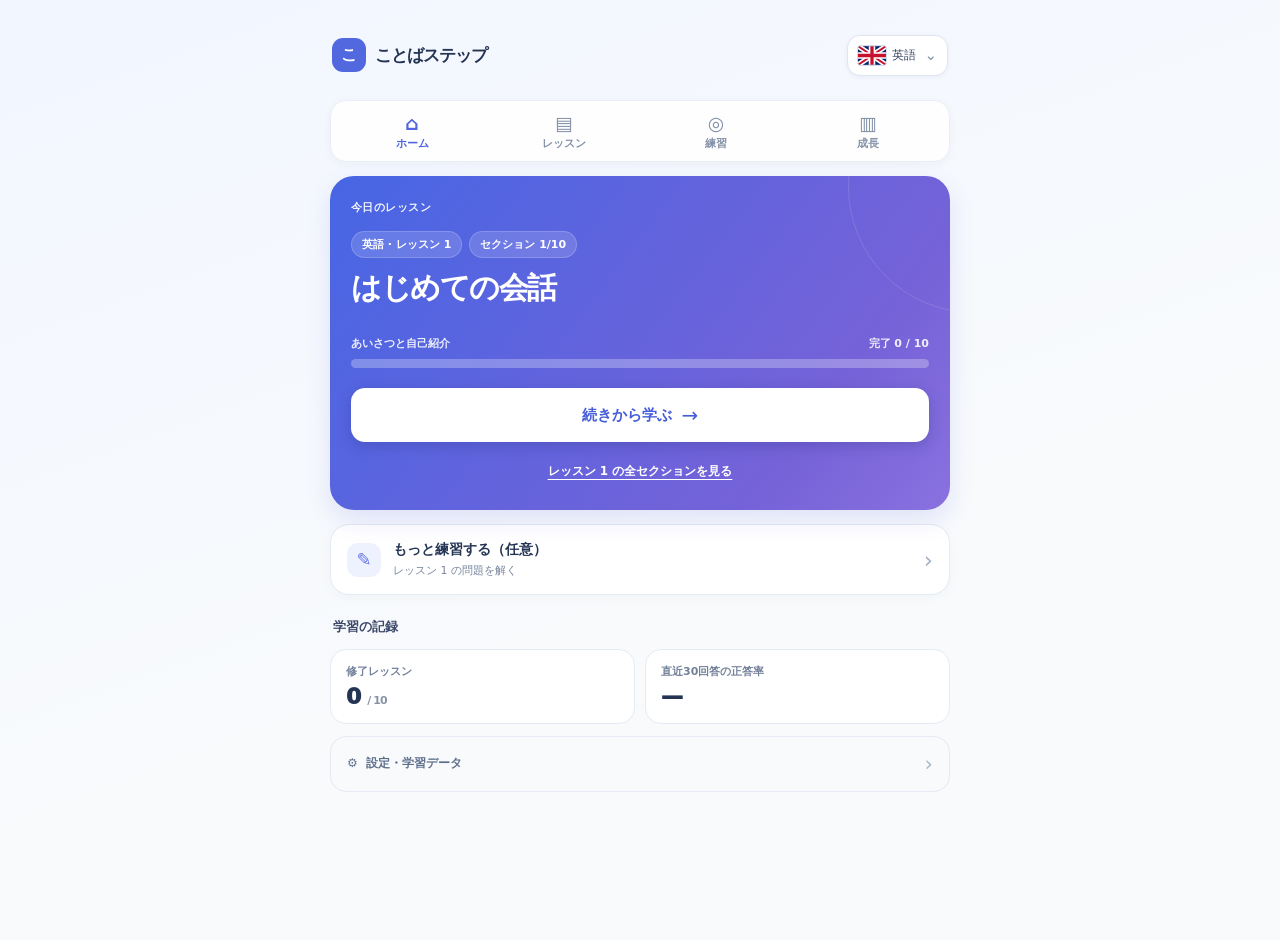
==== commit 5d92ff79: "Release Kotoba Step v8: script-first Korean/Chinese curricula and optional practice" ====
--- a/kotoba/index.html
+++ b/kotoba/index.html
@@ -1,5 +1,5 @@
 <!DOCTYPE html>
-<html lang="ja"><head><meta charset="UTF-8"><meta name="viewport" content="width=device-width,initial-scale=1"><title>ことばステップ v6 - 3言語×10レベル</title><style>
+<html lang="ja"><head><meta charset="UTF-8"><meta name="viewport" content="width=device-width,initial-scale=1"><title>ことばステップ v8 ・ 文字から始める語学学習</title><style>
 .ks-root{font-family:ui-rounded,"Hiragino Kaku Gothic ProN","Noto Sans JP",system-ui,sans-serif;color:#20304d;background:linear-gradient(160deg,#f2f6ff,#f8fafc 60%);padding:16px;border-radius:18px;min-height:620px}.ks-root *{box-sizing:border-box}.ks-root button,.ks-root select,.ks-root textarea{font:inherit}.ks-root button{cursor:pointer}.ks-root button:disabled{opacity:.46;cursor:default}.ks-shell{max-width:920px;margin:auto}.ks-top{display:flex;justify-content:space-between;align-items:center;gap:8px;flex-wrap:wrap;margin-bottom:20px}.ks-logo{font-weight:950;font-size:21px;letter-spacing:-.04em}.ks-logo b{display:inline-grid;place-items:center;background:#4f65e7;color:#fff;border-radius:12px;width:38px;height:38px;margin-right:8px}.ks-tabs{display:flex;gap:6px}.ks-tabs button{padding:9px 13px;border:0;background:#fff;color:#62708b;border-radius:12px;font-size:12px;font-weight:800}.ks-tabs button.ks-active{background:#e2eaff;color:#3651c2}.ks-hero{padding:25px;border-radius:21px;background:linear-gradient(105deg,#4665e5,#8065d7);color:#fff;display:flex;justify-content:space-between;align-items:center;gap:15px}.ks-hero h2{font-size:clamp(22px,4vw,29px);margin:7px 0}.ks-hero p{margin:7px 0;font-size:13px;line-height:1.65;color:#edf0ff}.ks-eyebrow{font-size:11px;letter-spacing:.1em;font-weight:900;opacity:.8}.ks-level{border:2px solid #ffffff6e;background:#ffffff20;border-radius:18px;text-align:center;padding:16px 22px;min-width:107px}.ks-level strong{font-size:32px;display:block}.ks-level span{font-size:10px}.ks-btn{display:inline-flex;align-items:center;justify-content:center;gap:7px;border:none;border-radius:12px;padding:12px 16px;background:#4865e8;color:#fff;font-weight:850;font-size:13px}.ks-btn.ks-main{background:#fff;color:#3b54dc}.ks-btn.ks-secondary{background:#eef1ff;color:#3b56c6}.ks-btn.ks-muted{background:#f0f2f8;color:#5d6b83}.ks-btn.ks-danger{background:#fff0f1;color:#bd3548}.ks-btn.ks-sm{padding:9px 11px;font-size:12px}.ks-grid3{display:grid;grid-template-columns:repeat(3,minmax(0,1fr));gap:11px}.ks-lang{border:2px solid #e4e9f4;text-align:left;background:white;border-radius:17px;padding:16px;min-width:0}.ks-lang.ks-picked{border-color:#6c80ec;background:#f7f8ff}.ks-lang .ks-flag{font-size:28px;display:block}.ks-lang strong{display:block;font-size:17px;margin:8px 0 3px}.ks-lang small{font-size:11px;color:#68758d}.ks-h3{font-size:17px;font-weight:950;margin:22px 0 12px}.ks-cols{display:grid;grid-template-columns:1fr 1fr;gap:13px;margin:13px 0}.ks-panel{background:#fff;border:1px solid #e3e9f2;border-radius:18px;padding:18px;min-width:0}.ks-panel h3{font-size:16px;margin:0 0 8px}.ks-sub{font-size:12px;color:#71809a;line-height:1.7}.ks-field{margin:12px 0;display:flex;justify-content:space-between;align-items:center;gap:8px;flex-wrap:wrap}.ks-field label{font-size:13px;font-weight:850}.ks-field select{border-radius:9px;border:1px solid #dfe5f0;padding:8px;background:#fff;color:#24344e}.ks-check{display:inline-flex;align-items:center;gap:5px;font-size:12px;font-weight:800}.ks-check input{accent-color:#4a65e5;width:16px;height:16px}.ks-progress-row{margin:13px 0}.ks-progress-row .ks-line{display:flex;justify-content:space-between;font-size:12px;margin-bottom:5px}.ks-track{height:8px;border-radius:20px;background:#edf0f7;overflow:hidden}.ks-track i{display:block;height:100%;background:linear-gradient(90deg,#556cf1,#34c5a8)}.ks-statline{display:grid;grid-template-columns:repeat(3,1fr);gap:7px}.ks-stat{background:#f5f7fc;border-radius:11px;padding:11px 8px;text-align:center}.ks-stat strong{font-size:20px;display:block}.ks-stat small{color:#6e7a8d;font-size:10px}.ks-note{background:#edf3ff;color:#596a88;border-radius:11px;padding:11px 13px;line-height:1.7;font-size:11px;margin:13px 0}.ks-section{margin:18px 0}.ks-lesson{max-width:720px;margin:0 auto}.ks-lesson-head{display:flex;gap:10px;align-items:center}.ks-lesson-head .ks-track{flex:1;height:12px}.ks-lesson-head span{font-weight:850;font-size:12px;color:#63718e}.ks-card{border:1px solid #dfe6f1;background:#fff;border-radius:20px;padding:23px;margin:17px 0}.ks-tag{display:inline-block;background:#edf1ff;color:#4c61c7;font-weight:850;font-size:11px;border-radius:8px;padding:7px 9px}.ks-card h2{font-size:21px;line-height:1.5;margin:16px 0}.ks-prompt{font-size:22px;font-weight:800;margin:16px 0;line-height:1.65;white-space:pre-wrap;overflow-wrap:anywhere}.ks-prompt.ks-reading{font-size:18px;border-left:4px solid #7891ee;background:#f7f9ff;padding:14px;border-radius:6px;font-weight:600}.ks-q{font-weight:800;font-size:14px;margin:15px 0}.ks-choices{display:grid;grid-template-columns:1fr 1fr;gap:10px}.ks-choice{border:2px solid #e3e9f2;background:#fff;color:#24344f;text-align:left;border-radius:13px;padding:15px;font-weight:750;min-height:63px}.ks-choice:hover:not(:disabled){border-color:#93a2ed}.ks-choice.ks-selected{border-color:#576fe9;background:#eef1ff}.ks-choice.ks-correct{border-color:#2bc39d;background:#e3fbf4}.ks-choice.ks-wrong{border-color:#e9596b;background:#ffeff0}.ks-tools{display:flex;justify-content:space-between;align-items:center;gap:8px;margin-top:18px;flex-wrap:wrap}.ks-feedback{border-radius:12px;padding:13px;font-size:13px;line-height:1.7;margin-top:15px}.ks-feedback.good{background:#e2faf1;color:#176c52}.ks-feedback.bad{background:#fff0ed;color:#ae394a}.ks-feedback strong{display:block}.ks-tiles{display:flex;gap:7px;flex-wrap:wrap;min-height:55px;padding:10px;border:1px dashed #bec9df;border-radius:12px;margin:13px 0;background:#f9fbff}.ks-tile{border:1px solid #cfd8eb;background:#fff;border-radius:9px;padding:10px;font-weight:800}.ks-tile:disabled{opacity:.3}.ks-stages{display:grid;grid-template-columns:repeat(4,minmax(0,1fr));gap:8px}.ks-stage{border:1px solid #e3e9f3;border-radius:12px;background:white;padding:12px}.ks-stage h4{margin:0 0 7px;font-size:13px}.ks-stage small{font-size:10px;color:#70809a}.ks-stage .ks-track{margin-top:10px}.ks-results{text-align:center;max-width:680px;margin:35px auto}.ks-results .ks-panel{padding:30px}.ks-medal{font-size:49px}.ks-results h2{font-size:27px}.ks-summaries{display:flex;gap:7px;justify-content:center;flex-wrap:wrap;margin:17px 0}.ks-chip{padding:7px 10px;background:#eef2ff;color:#5165aa;font-size:11px;border-radius:99px;font-weight:800}.ks-root textarea{width:100%;min-height:120px;border-radius:12px;border:1px solid #dfe5f0;padding:10px;font-size:11px}.ks-root .ks-hide{display:none}.ks-root button:focus-visible,.ks-root select:focus-visible,.ks-root textarea:focus-visible{outline:3px solid #a5b7ff;outline-offset:2px}@media(max-width:620px){.ks-root{padding:10px}.ks-hero{padding:17px}.ks-level{padding:10px;min-width:80px}.ks-level strong{font-size:26px}.ks-grid3{gap:6px}.ks-lang{padding:11px 7px;border-radius:12px}.ks-lang strong{font-size:13px}.ks-lang small{font-size:10px}.ks-lang .ks-flag{font-size:25px}.ks-cols{grid-template-columns:1fr}.ks-stages{grid-template-columns:1fr 1fr}.ks-choices{grid-template-columns:1fr}.ks-card{padding:16px}.ks-top{flex-direction:column;align-items:stretch}.ks-tabs{justify-content:space-between}.ks-tabs button{flex:1}.ks-statline{gap:5px}}
 
 .ks-version{font-size:10px;color:#8592b4;font-weight:700}.ks-hero h2{font-size:clamp(21px,3.2vw,29px)}.ks-btn.ks-hero-outline{background:transparent;border:1px solid #ffffff8f;color:white}.ks-actions{display:flex;gap:9px;flex-wrap:wrap;margin-top:17px}.ks-heading{padding:4px 0 12px}.ks-heading h2{margin:7px 0;font-size:25px}.ks-eyebrow.ks-dark{color:#6179de}.ks-lvcard{text-align:left;cursor:pointer;color:#223556;min-height:112px}.ks-lvcard b{display:block;margin:7px 0;line-height:1.3;font-size:12px}.ks-lvcard.ks-focus{border:2px solid #627bff;background:#f4f6ff}.ks-lvcard .ks-track{margin:7px 0}.ks-stages{grid-template-columns:repeat(5,minmax(0,1fr))}.ks-focuspanel{margin:19px 0}.ks-focuspanel h2{margin:12px 0 4px}.ks-sectionlist{display:grid;gap:10px;margin-top:17px}.ks-unit{display:flex;align-items:center;gap:15px;padding:15px;background:#f8faff;border:1px solid #e4eafa;border-radius:13px}.ks-num{width:36px;height:36px;display:grid;place-items:center;border-radius:11px;color:#4d67de;background:#e7ebff;font-weight:950;flex:none}.ks-unitbody{flex:1;min-width:0}.ks-unitbody strong{display:block;margin:0 0 4px}.ks-unitbody p{margin:0 0 6px}.ks-study h2{margin:14px 0}.ks-studybadge{display:inline-block;background:#dff7ed;color:#176550;border-radius:9px;padding:7px 11px;margin-top:18px;font-size:12px;font-weight:900}.ks-explain{line-height:2;padding:15px;background:#f8faff;border-radius:13px;font-size:15px;margin:15px 0}.ks-formula{background:#edf1ff;border-left:4px solid #5f79ec;padding:16px;border-radius:10px;margin:16px 0}.ks-formula span{display:block;color:#61719c;font-size:11px;margin-bottom:9px}.ks-formula strong{font-size:19px}.ks-examples{display:grid;gap:9px;margin:17px 0}.ks-example{display:flex;align-items:center;gap:12px;padding:12px;border:1px solid #e0e8f5;border-radius:12px}.ks-example>span{flex:none;border-radius:8px;color:#4b65d8;background:#edf1ff;padding:5px 9px;font-weight:900}.ks-example>div{flex:1}.ks-example strong{font-size:15px}.ks-example p{color:#63738a;font-size:12px;margin:4px 0 0}.ks-answer{width:100%;padding:15px;border:2px solid #dfe6f5;border-radius:12px;color:#22324c;background:white;font:inherit;font-size:17px;margin:10px 0}.ks-answer:focus{outline:2px solid #8d9ffc;border-color:#7187ee}.ks-switch{display:flex;margin:12px 0;cursor:pointer}.ks-mt{margin-top:16px}.ks-center{justify-content:center}.ks-audio{display:flex;gap:11px;align-items:center;flex-wrap:wrap;padding:15px 0}.ks-progress-row{margin:10px 0}.ks-panel>.ks-btn{margin-top:10px}.ks-statline{margin:12px 0}.ks-root textarea{font-size:13px;line-height:1.5}.ks-root button{transition:background .12s,border-color .12s}.ks-stage.ks-lvcard:hover{background:#edf1ff}.ks-root input[type=checkbox]{accent-color:#546bec}.ks-root input:focus-visible{outline:3px solid #b1bffc}.ks-root h2{line-height:1.45}
@@ -144,6 +144,81 @@
  .ks-sectionspage .ks-unit .ks-btn{padding:9px;font-size:11px}
 }
 
+
+/* ことばステップ v6 UI改善案 | selected states, progress, clarity */
+.ks-root{
+ --ui-primary:#4866df;--ui-primary-deep:#304fbd;--ui-soft:#eff3ff;
+ --ui-success:#12846b;--ui-success-soft:#e7f7f0;
+ --ui-warning:#85520d;--ui-warning-soft:#fff4dd;
+}
+.ks-lvcard{border:2px solid #e2e8f4;border-radius:16px;background:#fff;
+ box-shadow:0 2px 7px rgba(42,58,104,.035);
+ transition:background-color .18s,border-color .18s,box-shadow .18s,transform .18s;
+}
+@media(hover:hover){.ks-lvcard:hover{border-color:#adbbef;background:#f9faff;box-shadow:0 6px 18px rgba(50,76,150,.12);transform:translateY(-2px)}}
+.ks-lvcard.ks-focus,.ks-lvcard[aria-pressed="true"]{
+ border-color:var(--ui-primary);background:linear-gradient(145deg,#f1f4ff,#f9faff);
+ box-shadow:0 0 0 3px rgba(72,102,223,.12),0 7px 18px rgba(52,79,181,.11)
+}
+.ks-lvcard:focus-visible,.ks-unit .ks-btn:focus-visible{outline:3px solid #7594ff;outline-offset:3px}
+.ks-track{height:10px;border-radius:99px;background:#e9edf5;overflow:hidden}
+.ks-track i{display:block;height:100%;border-radius:99px;background:#4277ed;transition:width .25s ease}
+.ks-track .ks-fill-complete{background:linear-gradient(90deg,#15a583,#0e866e)}
+.ks-home-progressbar{height:9px}
+.ks-home-progressbar i{background:#f3f9ff}
+.ks-status{display:inline-flex;align-items:center;gap:4px;align-self:flex-start;
+ padding:4px 7px;border-radius:8px;font-size:11px;line-height:1.3;font-weight:800;
+ background:#eef1f5;color:#53617a}
+.ks-status.ks-unmeasured{background:var(--ui-warning-soft);color:var(--ui-warning)}
+.ks-status.ks-measured{background:#eaf4ff;color:#285bb5}
+.ks-status.ks-mastered{background:var(--ui-success-soft);color:#0c755d}
+.ks-lvcard .ks-cardmeta{display:block;font-size:11px;color:#53627b;margin:7px 0 5px;font-weight:760}
+.ks-lvcard .ks-status{margin-top:8px}
+.ks-sectionspage .ks-unit.ks-section-done{border-color:#bde9d8;background:#f5fcf8}
+.ks-sectionspage .ks-section-done .ks-num{background:#dff5eb;color:#0c775d}
+.ks-quick-more{margin-top:12px;display:flex;justify-content:center}
+.ks-quick-more button{color:#fff;border:0;background:transparent;font-size:12px;font-weight:800;text-decoration:underline;text-underline-offset:4px;cursor:pointer;padding:9px}
+.ks-insights{display:grid;grid-template-columns:repeat(3,minmax(0,1fr));gap:10px;margin:14px 0 15px}
+.ks-insight{background:#f6f8ff;border:1px solid #e6ecf6;border-radius:16px;padding:15px 10px;min-width:0}
+.ks-insight strong{display:block;font-size:24px;line-height:1.2;color:#223452;letter-spacing:-.04em}
+.ks-insight small{display:block;margin-top:7px;font-size:11px;line-height:1.45;color:#5e6e87;font-weight:750}
+.ks-insight .ks-insight-unit{font-size:13px;letter-spacing:normal;color:#66738c;margin-left:2px}
+.ks-insight.ks-streak strong{color:#9b4c27}
+.ks-insight.ks-time strong{color:#2a62c3}
+.ks-insight.ks-accuracy strong{color:#14775f}
+.ks-data-clarify{font-size:11px;color:#64728b;line-height:1.65;margin:6px 0 0}
+.ks-preview-banner{font-size:11px;color:#4458b1;text-align:center;background:#eef2ff;
+ border-radius:9px;padding:7px 10px;margin:0 auto 12px;max-width:920px}
+@media(max-width:620px){
+ .ks-insights{gap:6px}
+ .ks-insight{padding:12px 7px;border-radius:13px}
+ .ks-insight strong{font-size:21px}
+ .ks-insight small{font-size:10px}
+ .ks-lvcard{min-height:124px}
+}
+@media(prefers-reduced-motion:reduce){.ks-lvcard,.ks-track i{transition:none}.ks-lvcard:hover{transform:none}}
+
+
+/* v8 script-first curriculum + learning cards */
+.ks-standard{display:block;font-size:11px;color:#506989;font-weight:800;margin:4px 0 7px}
+.ks-root .ks-lesson h2{line-height:1.35}
+.ks-foundation-examples{display:grid;grid-template-columns:repeat(2,minmax(0,1fr));gap:9px;margin:18px 0}
+.ks-foundation-example{display:grid;grid-template-columns:1fr auto;gap:3px 5px;background:#f6f8ff;border:1px solid #e4ebfa;padding:13px;border-radius:14px;min-width:0}
+.ks-foundation-example strong{grid-column:1;font-size:28px;color:#213665;overflow-wrap:anywhere;line-height:1.3}
+.ks-foundation-example span{font-size:14px;font-weight:850;color:#3154ba}
+.ks-foundation-example small{grid-column:1;font-size:11px;color:#65738c;line-height:1.5}
+.ks-foundation-hear{grid-column:2;grid-row:1/4;align-self:center;background:#e7edff;border:none;border-radius:12px;min-width:38px;min-height:42px;cursor:pointer}
+.ks-foundation-feature{display:flex;gap:12px;flex-wrap:wrap;margin:18px 0 13px;padding:16px;border-radius:18px;background:#f3f6ff;color:#253e86;align-items:center;justify-content:center;font-size:36px;font-weight:850;line-height:1.5}
+.ks-foundation-question{min-height:105px;font-size:clamp(28px,7vw,48px);overflow-wrap:anywhere;text-align:center}
+.ks-foundation-input{display:block;width:100%;max-width:580px;padding:16px 18px;font-size:23px;border-radius:14px;border:2px solid #bfcbea;color:#20304d;background:#fff;letter-spacing:.02em}
+.ks-foundation-input:focus{outline:3px solid #cbd5ff;outline-offset:2px;border-color:#526ee8}
+.ks-field-label{font-weight:820;color:#53617a;display:block;margin:8px 0}
+.ks-foundation-score{text-align:center;margin:23px auto;font-size:56px;font-weight:900;color:#415ee2}
+.ks-foundation-score span{font-size:16px;color:#606f8b;font-weight:750}
+#ks-foundation-canvas{display:block;width:100%;max-width:450px;height:195px;margin:13px auto 15px;border:2px dashed #aebae4;border-radius:18px;background:repeating-linear-gradient(0deg,#fff,#fff 48%,#edf1fa 49%,#edf1fa 50%,#fff 51%);touch-action:none;cursor:crosshair}
+.ks-root .ks-study .ks-tools{gap:12px;flex-wrap:wrap}
+@media(max-width:460px){.ks-foundation-examples{gap:7px}.ks-foundation-example{padding:10px}.ks-foundation-example strong{font-size:25px}.ks-foundation-score{font-size:48px}}
+
 </style></head><body><div id="kotoba-app" class="ks-root"><div class="ks-shell" id="ks-view"></div></div><script> const LESSONS={
  en:{
  v:[`hello=こんにちは;thank you=ありがとう;water=水;bread=パン;cat=猫;dog=犬;book=本;friend=友達;today=今日;tomorrow=明日;school=学校;coffee=コーヒー`, `station=駅;ticket=切符;breakfast=朝食;dinner=夕食;usually=普段;busy=忙しい;movie=映画;travel=旅行;weekend=週末;weather=天気;question=質問;answer=答え`, `appointment=予約;recommend=おすすめする;improve=改善する;experience=経験;direction=方向;already=すでに;perhaps=おそらく;reason=理由;explain=説明する;borrow=借りる;arrive=到着する;decide=決める`, `although=〜だけれども;unless=〜でない限り;despite=〜にもかかわらず;opportunity=機会;evidence=証拠;benefit=利点;concern=懸念;assumption=仮定;consequence=影響;reliable=信頼できる;efficient=効率的な;perspective=視点`],
@@ -456,19 +531,72 @@
  ko:flagSvg('<rect width="60" height="40" fill="#fff"/><path d="M30 11a9 9 0 0 1 0 18a4.5 4.5 0 0 0 0-9a4.5 4.5 0 0 1 0-9z" fill="#cd2e3a"/><path d="M30 29a9 9 0 0 1 0-18a4.5 4.5 0 0 0 0 9a4.5 4.5 0 0 1 0 9z" fill="#0047a0"/><path d="M11 10l2-3m1 6l2-3m1 6l2-3M41 26l2-3m1 6l2-3m1 6l2-3M41 13l-2-3m5 6l-2-3m5 6l-2-3M11 27l2-3m1 6l2-3m1 6l2-3" stroke="#111" stroke-width="2.2"/>'),
  zh:flagSvg('<rect width="60" height="40" fill="#de2910"/><path d="M12 6l1.9 5.8H20l-4.9 3.6l1.9 5.8l-5-3.6l-5 3.6l1.9-5.8L4 11.8h6.1z" fill="#ffde00"/><g fill="#ffde00"><circle cx="25" cy="6" r="2"/><circle cx="29" cy="12" r="2"/><circle cx="28" cy="20" r="2"/><circle cx="24" cy="26" r="2"/></g>')
 };
+
+// v8: 明示的な文字・発音入門。英語/韓国語/中国語でレッスン数は揃えない。
+// editable raw records also included as kotoba_v8_foundations.json in ZIP.
+const FOUNDATIONS_V8={"ko":[{"title":"ハングル入門Ⅰ","goal":"母音と子音を組み立て、ハングルの一文字を読んで書く","standard":"TOPIK受験前の文字入門","sections":[{"title":"ハングルの組み立て","why":"韓国語の文字は子音と母音の部品を四角い1文字に組みます。「가」は ㄱ と ㅏ を組んだ1音節です。","pattern":"가 = ga ・ 나 = na ・ 다 = da ・ 마 = ma","tip":"一つの四角が一つの音節。文字の形と音を結びつけて覚えます。","examples":[{"script":"가","reading":"ga","meaning":"ガの音"},{"script":"나","reading":"na","meaning":"ナの音"},{"script":"다","reading":"da","meaning":"ダの音"},{"script":"마","reading":"ma","meaning":"マの音"},{"script":"바","reading":"ba","meaning":"バの音"},{"script":"사","reading":"sa","meaning":"サの音"}],"kind":"script","drills":[{"mode":"read","question":"「가」の読みをローマ字で入力","prompt":"가","correct":"ga","explain":"가 → ga（ガの音）"},{"mode":"read","question":"「나」の読みをローマ字で入力","prompt":"나","correct":"na","explain":"나 → na（ナの音）"},{"mode":"read","question":"「다」の読みをローマ字で入力","prompt":"다","correct":"da","explain":"다 → da（ダの音）"},{"mode":"read","question":"「마」の読みをローマ字で入力","prompt":"마","correct":"ma","explain":"마 → ma（マの音）"},{"mode":"write","question":"次の読みをハングルで入力","prompt":"da","correct":"다","explain":"다 → da（ダの音）"},{"mode":"write","question":"次の読みをハングルで入力","prompt":"ma","correct":"마","explain":"마 → ma（マの音）"},{"mode":"write","question":"次の読みをハングルで入力","prompt":"ba","correct":"바","explain":"바 → ba（バの音）"},{"mode":"write","question":"次の読みをハングルで入力","prompt":"sa","correct":"사","explain":"사 → sa（サの音）"}]},{"title":"母音 ㅏ と ㅓ","why":"ㅏ は a、ㅓ は eo と表記します。どちらも口の開き方が違います。","pattern":"가 = ga ・ 거 = geo ・ 나 = na ・ 너 = neo","tip":"ㅓ を日本語の「オ」と全く同じと考えず、音声でも確認しましょう。","examples":[{"script":"가","reading":"ga","meaning":"ガの音"},{"script":"거","reading":"geo","meaning":"ゴに近いオの音"},{"script":"나","reading":"na","meaning":"ナの音"},{"script":"너","reading":"neo","meaning":"ノに近いオの音"},{"script":"다","reading":"da","meaning":"ダの音"},{"script":"더","reading":"deo","meaning":"ドに近いオの音"}],"kind":"script","drills":[{"mode":"read","question":"「가」の読みをローマ字で入力","prompt":"가","correct":"ga","explain":"가 → ga（ガの音）"},{"mode":"read","question":"「거」の読みをローマ字で入力","prompt":"거","correct":"geo","explain":"거 → geo（ゴに近いオの音）"},{"mode":"read","question":"「나」の読みをローマ字で入力","prompt":"나","correct":"na","explain":"나 → na（ナの音）"},{"mode":"read","question":"「너」の読みをローマ字で入力","prompt":"너","correct":"neo","explain":"너 → neo（ノに近いオの音）"},{"mode":"write","question":"次の読みをハングルで入力","prompt":"na","correct":"나","explain":"나 → na（ナの音）"},{"mode":"write","question":"次の読みをハングルで入力","prompt":"neo","correct":"너","explain":"너 → neo（ノに近いオの音）"},{"mode":"write","question":"次の読みをハングルで入力","prompt":"da","correct":"다","explain":"다 → da（ダの音）"},{"mode":"write","question":"次の読みをハングルで入力","prompt":"deo","correct":"더","explain":"더 → deo（ドに近いオの音）"}]},{"title":"母音 ㅗ と ㅜ","why":"ㅗ は o、ㅜ は u。どちらも口を丸める母音です。","pattern":"고 = go ・ 구 = gu ・ 노 = no ・ 누 = nu","tip":"読めたと思ったら、文字を隠して読みを入力しましょう。","examples":[{"script":"고","reading":"go","meaning":"ゴの音"},{"script":"구","reading":"gu","meaning":"グの音"},{"script":"노","reading":"no","meaning":"ノの音"},{"script":"누","reading":"nu","meaning":"ヌの音"},{"script":"도","reading":"do","meaning":"ドの音"},{"script":"두","reading":"du","meaning":"ドゥの音"}],"kind":"script","drills":[{"mode":"read","question":"「고」の読みをローマ字で入力","prompt":"고","correct":"go","explain":"고 → go（ゴの音）"},{"mode":"read","question":"「구」の読みをローマ字で入力","prompt":"구","correct":"gu","explain":"구 → gu（グの音）"},{"mode":"read","question":"「노」の読みをローマ字で入力","prompt":"노","correct":"no","explain":"노 → no（ノの音）"},{"mode":"read","question":"「누」の読みをローマ字で入力","prompt":"누","correct":"nu","explain":"누 → nu（ヌの音）"},{"mode":"write","question":"次の読みをハングルで入力","prompt":"no","correct":"노","explain":"노 → no（ノの音）"},{"mode":"write","question":"次の読みをハングルで入力","prompt":"nu","correct":"누","explain":"누 → nu（ヌの音）"},{"mode":"write","question":"次の読みをハングルで入力","prompt":"do","correct":"도","explain":"도 → do（ドの音）"},{"mode":"write","question":"次の読みをハングルで入力","prompt":"du","correct":"두","explain":"두 → du（ドゥの音）"}]},{"title":"母音 ㅡ と ㅣ","why":"ㅡ は eu、ㅣ は i。ㅡ は日本語の「ウ」と異なり唇を丸めません。","pattern":"그 = geu ・ 기 = gi ・ 느 = neu ・ 니 = ni","tip":"시 の実際の音は「シ」に近くなりますが、ローマ字表記では si と書きます。","examples":[{"script":"그","reading":"geu","meaning":"グに近い音"},{"script":"기","reading":"gi","meaning":"ギの音"},{"script":"느","reading":"neu","meaning":"ヌに近い音"},{"script":"니","reading":"ni","meaning":"ニの音"},{"script":"스","reading":"seu","meaning":"スに近い音"},{"script":"시","reading":"si","meaning":"シの音"}],"kind":"script","drills":[{"mode":"read","question":"「그」の読みをローマ字で入力","prompt":"그","correct":"geu","explain":"그 → geu（グに近い音）"},{"mode":"read","question":"「기」の読みをローマ字で入力","prompt":"기","correct":"gi","explain":"기 → gi（ギの音）"},{"mode":"read","question":"「느」の読みをローマ字で入力","prompt":"느","correct":"neu","explain":"느 → neu（ヌに近い音）"},{"mode":"read","question":"「니」の読みをローマ字で入力","prompt":"니","correct":"ni","explain":"니 → ni（ニの音）"},{"mode":"write","question":"次の読みをハングルで入力","prompt":"neu","correct":"느","explain":"느 → neu（ヌに近い音）"},{"mode":"write","question":"次の読みをハングルで入力","prompt":"ni","correct":"니","explain":"니 → ni（ニの音）"},{"mode":"write","question":"次の読みをハングルで入力","prompt":"seu","correct":"스","explain":"스 → seu（スに近い音）"},{"mode":"write","question":"次の読みをハングルで入力","prompt":"si","correct":"시","explain":"시 → si（シの音）"}]},{"title":"母音 ㅑ・ㅕ","why":"ㅑ は ya、ㅕ は yeo。母音の前に y の音が加わります。","pattern":"야 = ya ・ 여 = yeo ・ 갸 = gya ・ 겨 = gyeo","tip":"読めたと思ったら、文字を隠して読みを入力しましょう。","examples":[{"script":"야","reading":"ya","meaning":"ヤの音"},{"script":"여","reading":"yeo","meaning":"ヨに近い音"},{"script":"갸","reading":"gya","meaning":"ギャの音"},{"script":"겨","reading":"gyeo","meaning":"ギョに近い音"},{"script":"냐","reading":"nya","meaning":"ニャの音"},{"script":"녀","reading":"nyeo","meaning":"ニョに近い音"}],"kind":"script","drills":[{"mode":"read","question":"「야」の読みをローマ字で入力","prompt":"야","correct":"ya","explain":"야 → ya（ヤの音）"},{"mode":"read","question":"「여」の読みをローマ字で入力","prompt":"여","correct":"yeo","explain":"여 → yeo（ヨに近い音）"},{"mode":"read","question":"「갸」の読みをローマ字で入力","prompt":"갸","correct":"gya","explain":"갸 → gya（ギャの音）"},{"mode":"read","question":"「겨」の読みをローマ字で入力","prompt":"겨","correct":"gyeo","explain":"겨 → gyeo（ギョに近い音）"},{"mode":"write","question":"次の読みをハングルで入力","prompt":"gya","correct":"갸","explain":"갸 → gya（ギャの音）"},{"mode":"write","question":"次の読みをハングルで入力","prompt":"gyeo","correct":"겨","explain":"겨 → gyeo（ギョに近い音）"},{"mode":"write","question":"次の読みをハングルで入力","prompt":"nya","correct":"냐","explain":"냐 → nya（ニャの音）"},{"mode":"write","question":"次の読みをハングルで入力","prompt":"nyeo","correct":"녀","explain":"녀 → nyeo（ニョに近い音）"}]},{"title":"母音 ㅛ・ㅠ","why":"ㅛ は yo、ㅠ は yu。母音の位置と組み合わせ方に注目します。","pattern":"요 = yo ・ 유 = yu ・ 교 = gyo ・ 규 = gyu","tip":"読めたと思ったら、文字を隠して読みを入力しましょう。","examples":[{"script":"요","reading":"yo","meaning":"ヨの音"},{"script":"유","reading":"yu","meaning":"ユの音"},{"script":"교","reading":"gyo","meaning":"ギョの音"},{"script":"규","reading":"gyu","meaning":"ギュの音"},{"script":"뇨","reading":"nyo","meaning":"ニョの音"},{"script":"뉴","reading":"nyu","meaning":"ニュの音"}],"kind":"script","drills":[{"mode":"read","question":"「요」の読みをローマ字で入力","prompt":"요","correct":"yo","explain":"요 → yo（ヨの音）"},{"mode":"read","question":"「유」の読みをローマ字で入力","prompt":"유","correct":"yu","explain":"유 → yu（ユの音）"},{"mode":"read","question":"「교」の読みをローマ字で入力","prompt":"교","correct":"gyo","explain":"교 → gyo（ギョの音）"},{"mode":"read","question":"「규」の読みをローマ字で入力","prompt":"규","correct":"gyu","explain":"규 → gyu（ギュの音）"},{"mode":"write","question":"次の読みをハングルで入力","prompt":"gyo","correct":"교","explain":"교 → gyo（ギョの音）"},{"mode":"write","question":"次の読みをハングルで入力","prompt":"gyu","correct":"규","explain":"규 → gyu（ギュの音）"},{"mode":"write","question":"次の読みをハングルで入力","prompt":"nyo","correct":"뇨","explain":"뇨 → nyo（ニョの音）"},{"mode":"write","question":"次の読みをハングルで入力","prompt":"nyu","correct":"뉴","explain":"뉴 → nyu（ニュの音）"}]},{"title":"子音 ㄱ・ㄴ・ㄷ","why":"同じ母音 ㅏ を付けると、先頭の子音だけが変化します。","pattern":"가 = ga ・ 나 = na ・ 다 = da ・ 고 = go","tip":"読めたと思ったら、文字を隠して読みを入力しましょう。","examples":[{"script":"가","reading":"ga","meaning":"ガの音"},{"script":"나","reading":"na","meaning":"ナの音"},{"script":"다","reading":"da","meaning":"ダの音"},{"script":"고","reading":"go","meaning":"ゴの音"},{"script":"노","reading":"no","meaning":"ノの音"},{"script":"도","reading":"do","meaning":"ドの音"}],"kind":"script","drills":[{"mode":"read","question":"「가」の読みをローマ字で入力","prompt":"가","correct":"ga","explain":"가 → ga（ガの音）"},{"mode":"read","question":"「나」の読みをローマ字で入力","prompt":"나","correct":"na","explain":"나 → na（ナの音）"},{"mode":"read","question":"「다」の読みをローマ字で入力","prompt":"다","correct":"da","explain":"다 → da（ダの音）"},{"mode":"read","question":"「고」の読みをローマ字で入力","prompt":"고","correct":"go","explain":"고 → go（ゴの音）"},{"mode":"write","question":"次の読みをハングルで入力","prompt":"da","correct":"다","explain":"다 → da（ダの音）"},{"mode":"write","question":"次の読みをハングルで入力","prompt":"go","correct":"고","explain":"고 → go（ゴの音）"},{"mode":"write","question":"次の読みをハングルで入力","prompt":"no","correct":"노","explain":"노 → no（ノの音）"},{"mode":"write","question":"次の読みをハングルで入力","prompt":"do","correct":"도","explain":"도 → do（ドの音）"}]},{"title":"子音 ㄹ・ㅁ・ㅂ","why":"ㄹ は語の位置によって r / l の音になり、ㅁ は m、ㅂ は b / p に近い音です。","pattern":"라 = ra ・ 마 = ma ・ 바 = ba ・ 로 = ro","tip":"読めたと思ったら、文字を隠して読みを入力しましょう。","examples":[{"script":"라","reading":"ra","meaning":"ラの音"},{"script":"마","reading":"ma","meaning":"マの音"},{"script":"바","reading":"ba","meaning":"バの音"},{"script":"로","reading":"ro","meaning":"ロの音"},{"script":"모","reading":"mo","meaning":"モの音"},{"script":"보","reading":"bo","meaning":"ボの音"}],"kind":"script","drills":[{"mode":"read","question":"「라」の読みをローマ字で入力","prompt":"라","correct":"ra","explain":"라 → ra（ラの音）"},{"mode":"read","question":"「마」の読みをローマ字で入力","prompt":"마","correct":"ma","explain":"마 → ma（マの音）"},{"mode":"read","question":"「바」の読みをローマ字で入力","prompt":"바","correct":"ba","explain":"바 → ba（バの音）"},{"mode":"read","question":"「로」の読みをローマ字で入力","prompt":"로","correct":"ro","explain":"로 → ro（ロの音）"},{"mode":"write","question":"次の読みをハングルで入力","prompt":"ba","correct":"바","explain":"바 → ba（バの音）"},{"mode":"write","question":"次の読みをハングルで入力","prompt":"ro","correct":"로","explain":"로 → ro（ロの音）"},{"mode":"write","question":"次の読みをハングルで入力","prompt":"mo","correct":"모","explain":"모 → mo（モの音）"},{"mode":"write","question":"次の読みをハングルで入力","prompt":"bo","correct":"보","explain":"보 → bo（ボの音）"}]},{"title":"子音 ㅅ・ㅇ・ㅈ","why":"ㅅ は s、ㅈ は j。ㅇ は母音で始まる音節の最初では音を出しません。","pattern":"사 = sa ・ 아 = a ・ 자 = ja ・ 소 = so","tip":"読めたと思ったら、文字を隠して読みを入力しましょう。","examples":[{"script":"사","reading":"sa","meaning":"サの音"},{"script":"아","reading":"a","meaning":"アの音"},{"script":"자","reading":"ja","meaning":"ジャの音"},{"script":"소","reading":"so","meaning":"ソの音"},{"script":"오","reading":"o","meaning":"オの音"},{"script":"조","reading":"jo","meaning":"ジョの音"}],"kind":"script","drills":[{"mode":"read","question":"「사」の読みをローマ字で入力","prompt":"사","correct":"sa","explain":"사 → sa（サの音）"},{"mode":"read","question":"「아」の読みをローマ字で入力","prompt":"아","correct":"a","explain":"아 → a（アの音）"},{"mode":"read","question":"「자」の読みをローマ字で入力","prompt":"자","correct":"ja","explain":"자 → ja（ジャの音）"},{"mode":"read","question":"「소」の読みをローマ字で入力","prompt":"소","correct":"so","explain":"소 → so（ソの音）"},{"mode":"write","question":"次の読みをハングルで入力","prompt":"ja","correct":"자","explain":"자 → ja（ジャの音）"},{"mode":"write","question":"次の読みをハングルで入力","prompt":"so","correct":"소","explain":"소 → so（ソの音）"},{"mode":"write","question":"次の読みをハングルで入力","prompt":"o","correct":"오","explain":"오 → o（オの音）"},{"mode":"write","question":"次の読みをハングルで入力","prompt":"jo","correct":"조","explain":"조 → jo（ジョの音）"}]},{"title":"激音 ㅊ・ㅋ・ㅌ・ㅍ・ㅎ","why":"息を強く出す子音も区別できるようにしましょう。音節を見て読みを思い出します。","pattern":"차 = cha ・ 카 = ka ・ 타 = ta ・ 파 = pa","tip":"ローマ字は韓国語の発音を完全には表せません。音声でも確認しましょう。","examples":[{"script":"차","reading":"cha","meaning":"チャの音"},{"script":"카","reading":"ka","meaning":"カの音"},{"script":"타","reading":"ta","meaning":"タの音"},{"script":"파","reading":"pa","meaning":"パの音"},{"script":"하","reading":"ha","meaning":"ハの音"},{"script":"호","reading":"ho","meaning":"ホの音"}],"kind":"script","drills":[{"mode":"read","question":"「차」の読みをローマ字で入力","prompt":"차","correct":"cha","explain":"차 → cha（チャの音）"},{"mode":"read","question":"「카」の読みをローマ字で入力","prompt":"카","correct":"ka","explain":"카 → ka（カの音）"},{"mode":"read","question":"「타」の読みをローマ字で入力","prompt":"타","correct":"ta","explain":"타 → ta（タの音）"},{"mode":"read","question":"「파」の読みをローマ字で入力","prompt":"파","correct":"pa","explain":"파 → pa（パの音）"},{"mode":"write","question":"次の読みをハングルで入力","prompt":"ta","correct":"타","explain":"타 → ta（タの音）"},{"mode":"write","question":"次の読みをハングルで入力","prompt":"pa","correct":"파","explain":"파 → pa（パの音）"},{"mode":"write","question":"次の読みをハングルで入力","prompt":"ha","correct":"하","explain":"하 → ha（ハの音）"},{"mode":"write","question":"次の読みをハングルで入力","prompt":"ho","correct":"호","explain":"호 → ho（ホの音）"}]}],"foundation":true},{"title":"ハングル入門Ⅱ","goal":"パッチム・二重母音から身近な単語の読み書きへ","standard":"TOPIK受験前の文字入門","sections":[{"title":"パッチム ㄴ","why":"子音が文字の下に付くと、音節の終わりの音（パッチム）になります。","pattern":"산 = san ・ 안 = an ・ 문 = mun ・ 눈 = nun","tip":"ㄴ の終わりの音は n です。","examples":[{"script":"산","reading":"san","meaning":"山"},{"script":"안","reading":"an","meaning":"内側・安らか"},{"script":"문","reading":"mun","meaning":"ドア"},{"script":"눈","reading":"nun","meaning":"目・雪"},{"script":"돈","reading":"don","meaning":"お金"},{"script":"손","reading":"son","meaning":"手"}],"kind":"script","drills":[{"mode":"read","question":"「산」の読みをローマ字で入力","prompt":"산","correct":"san","explain":"산 → san（山）"},{"mode":"read","question":"「안」の読みをローマ字で入力","prompt":"안","correct":"an","explain":"안 → an（内側・安らか）"},{"mode":"read","question":"「문」の読みをローマ字で入力","prompt":"문","correct":"mun","explain":"문 → mun（ドア）"},{"mode":"read","question":"「눈」の読みをローマ字で入力","prompt":"눈","correct":"nun","explain":"눈 → nun（目・雪）"},{"mode":"write","question":"次の読みをハングルで入力","prompt":"mun","correct":"문","explain":"문 → mun（ドア）"},{"mode":"write","question":"次の読みをハングルで入力","prompt":"nun","correct":"눈","explain":"눈 → nun（目・雪）"},{"mode":"write","question":"次の読みをハングルで入力","prompt":"don","correct":"돈","explain":"돈 → don（お金）"},{"mode":"write","question":"次の読みをハングルで入力","prompt":"son","correct":"손","explain":"손 → son（手）"}]},{"title":"パッチム ㅁ・ㅇ","why":"語末の ㅁ は m、ㅇ は ng の鼻音です。","pattern":"밤 = bam ・ 몸 = mom ・ 봄 = bom ・ 강 = gang","tip":"ㄴ / ㅁ / ㅇ の鼻音は日本語話者には区別が難しいので音で確認しましょう。","examples":[{"script":"밤","reading":"bam","meaning":"夜"},{"script":"몸","reading":"mom","meaning":"体"},{"script":"봄","reading":"bom","meaning":"春"},{"script":"강","reading":"gang","meaning":"川"},{"script":"방","reading":"bang","meaning":"部屋"},{"script":"공","reading":"gong","meaning":"ボール"}],"kind":"script","drills":[{"mode":"read","question":"「밤」の読みをローマ字で入力","prompt":"밤","correct":"bam","explain":"밤 → bam（夜）"},{"mode":"read","question":"「몸」の読みをローマ字で入力","prompt":"몸","correct":"mom","explain":"몸 → mom（体）"},{"mode":"read","question":"「봄」の読みをローマ字で入力","prompt":"봄","correct":"bom","explain":"봄 → bom（春）"},{"mode":"read","question":"「강」の読みをローマ字で入力","prompt":"강","correct":"gang","explain":"강 → gang（川）"},{"mode":"write","question":"次の読みをハングルで入力","prompt":"bom","correct":"봄","explain":"봄 → bom（春）"},{"mode":"write","question":"次の読みをハングルで入力","prompt":"gang","correct":"강","explain":"강 → gang（川）"},{"mode":"write","question":"次の読みをハングルで入力","prompt":"bang","correct":"방","explain":"방 → bang（部屋）"},{"mode":"write","question":"次の読みをハングルで入力","prompt":"gong","correct":"공","explain":"공 → gong（ボール）"}]},{"title":"パッチム ㄹ・ㄱ","why":"ㄹ は l、ㄱ は終わりでは k に近い音です。","pattern":"물 = mul ・ 달 = dal ・ 말 = mal ・ 국 = guk","tip":"語末では息を強く吐き出さない終わりの子音にも注意します。","examples":[{"script":"물","reading":"mul","meaning":"水"},{"script":"달","reading":"dal","meaning":"月"},{"script":"말","reading":"mal","meaning":"言葉・馬"},{"script":"국","reading":"guk","meaning":"国・スープ"},{"script":"목","reading":"mok","meaning":"首"},{"script":"책","reading":"chaek","meaning":"本"}],"kind":"script","drills":[{"mode":"read","question":"「물」の読みをローマ字で入力","prompt":"물","correct":"mul","explain":"물 → mul（水）"},{"mode":"read","question":"「달」の読みをローマ字で入力","prompt":"달","correct":"dal","explain":"달 → dal（月）"},{"mode":"read","question":"「말」の読みをローマ字で入力","prompt":"말","correct":"mal","explain":"말 → mal（言葉・馬）"},{"mode":"read","question":"「국」の読みをローマ字で入力","prompt":"국","correct":"guk","explain":"국 → guk（国・スープ）"},{"mode":"write","question":"次の読みをハングルで入力","prompt":"mal","correct":"말","explain":"말 → mal（言葉・馬）"},{"mode":"write","question":"次の読みをハングルで入力","prompt":"guk","correct":"국","explain":"국 → guk（国・スープ）"},{"mode":"write","question":"次の読みをハングルで入力","prompt":"mok","correct":"목","explain":"목 → mok（首）"},{"mode":"write","question":"次の読みをハングルで入力","prompt":"chaek","correct":"책","explain":"책 → chaek（本）"}]},{"title":"パッチム ㅂ・ㄷ","why":"パッチムの ㅂ は p、ㄷ は t に近い音です。","pattern":"밥 = bap ・ 입 = ip ・ 집 = jip ・ 앞 = ap","tip":"낮 は標準的な発音で 낟 と同じ終わりの音になります。ローマ字は発音を基準に示しています。","examples":[{"script":"밥","reading":"bap","meaning":"ご飯"},{"script":"입","reading":"ip","meaning":"口"},{"script":"집","reading":"jip","meaning":"家"},{"script":"앞","reading":"ap","meaning":"前"},{"script":"옷","reading":"ot","meaning":"服"},{"script":"낮","reading":"nat","meaning":"昼"}],"kind":"script","drills":[{"mode":"read","question":"「밥」の読みをローマ字で入力","prompt":"밥","correct":"bap","explain":"밥 → bap（ご飯）"},{"mode":"read","question":"「입」の読みをローマ字で入力","prompt":"입","correct":"ip","explain":"입 → ip（口）"},{"mode":"read","question":"「집」の読みをローマ字で入力","prompt":"집","correct":"jip","explain":"집 → jip（家）"},{"mode":"read","question":"「앞」の読みをローマ字で入力","prompt":"앞","correct":"ap","explain":"앞 → ap（前）"},{"mode":"write","question":"次の読みをハングルで入力","prompt":"jip","correct":"집","explain":"집 → jip（家）"},{"mode":"write","question":"次の読みをハングルで入力","prompt":"ap","correct":"앞","explain":"앞 → ap（前）"},{"mode":"write","question":"次の読みをハングルで入力","prompt":"ot","correct":"옷","explain":"옷 → ot（服）"},{"mode":"write","question":"次の読みをハングルで入力","prompt":"nat","correct":"낮","explain":"낮 → nat（昼）"}]},{"title":"母音 ㅐ・ㅔ","why":"ㅐ は ae、ㅔ は e と綴ります。現代の標準韓国語では音が近くなることが多いです。","pattern":"내 = nae ・ 네 = ne ・ 개 = gae ・ 게 = ge","tip":"発音が似ていても文字の綴りを区別して覚えます。","examples":[{"script":"내","reading":"nae","meaning":"私の"},{"script":"네","reading":"ne","meaning":"はい"},{"script":"개","reading":"gae","meaning":"犬"},{"script":"게","reading":"ge","meaning":"カニ"},{"script":"배","reading":"bae","meaning":"船・梨"},{"script":"세","reading":"se","meaning":"三（漢字数詞の語幹）"}],"kind":"script","drills":[{"mode":"read","question":"「내」の読みをローマ字で入力","prompt":"내","correct":"nae","explain":"내 → nae（私の）"},{"mode":"read","question":"「네」の読みをローマ字で入力","prompt":"네","correct":"ne","explain":"네 → ne（はい）"},{"mode":"read","question":"「개」の読みをローマ字で入力","prompt":"개","correct":"gae","explain":"개 → gae（犬）"},{"mode":"read","question":"「게」の読みをローマ字で入力","prompt":"게","correct":"ge","explain":"게 → ge（カニ）"},{"mode":"write","question":"次の読みをハングルで入力","prompt":"gae","correct":"개","explain":"개 → gae（犬）"},{"mode":"write","question":"次の読みをハングルで入力","prompt":"ge","correct":"게","explain":"게 → ge（カニ）"},{"mode":"write","question":"次の読みをハングルで入力","prompt":"bae","correct":"배","explain":"배 → bae（船・梨）"},{"mode":"write","question":"次の読みをハングルで入力","prompt":"se","correct":"세","explain":"세 → se（三（漢字数詞の語幹））"}]},{"title":"合成母音 ㅘ・ㅝ","why":"ㅘ は wa、ㅝ は wo。二つの母音が一つの音節に収まります。","pattern":"와 = wa ・ 워 = wo ・ 과 = gwa ・ 궈 = gwo","tip":"存在しない単語も音節の読みの練習として扱います。","examples":[{"script":"와","reading":"wa","meaning":"来て（오다の活用）"},{"script":"워","reading":"wo","meaning":"ウォの音"},{"script":"과","reading":"gwa","meaning":"科・課"},{"script":"궈","reading":"gwo","meaning":"グォの音"},{"script":"봐","reading":"bwa","meaning":"見て"},{"script":"줘","reading":"jwo","meaning":"ちょうだい"}],"kind":"script","drills":[{"mode":"read","question":"「와」の読みをローマ字で入力","prompt":"와","correct":"wa","explain":"와 → wa（来て（오다の活用））"},{"mode":"read","question":"「워」の読みをローマ字で入力","prompt":"워","correct":"wo","explain":"워 → wo（ウォの音）"},{"mode":"read","question":"「과」の読みをローマ字で入力","prompt":"과","correct":"gwa","explain":"과 → gwa（科・課）"},{"mode":"read","question":"「궈」の読みをローマ字で入力","prompt":"궈","correct":"gwo","explain":"궈 → gwo（グォの音）"},{"mode":"write","question":"次の読みをハングルで入力","prompt":"gwa","correct":"과","explain":"과 → gwa（科・課）"},{"mode":"write","question":"次の読みをハングルで入力","prompt":"gwo","correct":"궈","explain":"궈 → gwo（グォの音）"},{"mode":"write","question":"次の読みをハングルで入力","prompt":"bwa","correct":"봐","explain":"봐 → bwa（見て）"},{"mode":"write","question":"次の読みをハングルで入力","prompt":"jwo","correct":"줘","explain":"줘 → jwo（ちょうだい）"}]},{"title":"濃音 ㄲ・ㄸ・ㅃ","why":"似た音の子音は平音・激音・濃音に分かれます。濃音は pp / tt のように書きます。","pattern":"까 = kka ・ 따 = tta ・ 빠 = ppa ・ 꼬 = kko","tip":"濃音と激音は音の高さや発声も異なるため音声確認が重要です。","examples":[{"script":"까","reading":"kka","meaning":"ッカに近い音"},{"script":"따","reading":"tta","meaning":"ッタに近い音"},{"script":"빠","reading":"ppa","meaning":"ッパに近い音"},{"script":"꼬","reading":"kko","meaning":"ッコに近い音"},{"script":"또","reading":"tto","meaning":"また"},{"script":"빵","reading":"ppang","meaning":"パン"}],"kind":"script","drills":[{"mode":"read","question":"「까」の読みをローマ字で入力","prompt":"까","correct":"kka","explain":"까 → kka（ッカに近い音）"},{"mode":"read","question":"「따」の読みをローマ字で入力","prompt":"따","correct":"tta","explain":"따 → tta（ッタに近い音）"},{"mode":"read","question":"「빠」の読みをローマ字で入力","prompt":"빠","correct":"ppa","explain":"빠 → ppa（ッパに近い音）"},{"mode":"read","question":"「꼬」の読みをローマ字で入力","prompt":"꼬","correct":"kko","explain":"꼬 → kko（ッコに近い音）"},{"mode":"write","question":"次の読みをハングルで入力","prompt":"ppa","correct":"빠","explain":"빠 → ppa（ッパに近い音）"},{"mode":"write","question":"次の読みをハングルで入力","prompt":"kko","correct":"꼬","explain":"꼬 → kko（ッコに近い音）"},{"mode":"write","question":"次の読みをハングルで入力","prompt":"tto","correct":"또","explain":"또 → tto（また）"},{"mode":"write","question":"次の読みをハングルで入力","prompt":"ppang","correct":"빵","explain":"빵 → ppang（パン）"}]},{"title":"身近な単語を読む","why":"一字ずつ音節を分解して読めることが、単語を増やす土台になります。","pattern":"나라 = nara ・ 나무 = namu ・ 바다 = bada ・ 사람 = saram","tip":"読めたと思ったら、文字を隠して読みを入力しましょう。","examples":[{"script":"나라","reading":"nara","meaning":"国"},{"script":"나무","reading":"namu","meaning":"木"},{"script":"바다","reading":"bada","meaning":"海"},{"script":"사람","reading":"saram","meaning":"人"},{"script":"가방","reading":"gabang","meaning":"かばん"},{"script":"사과","reading":"sagwa","meaning":"りんご"}],"kind":"script","drills":[{"mode":"read","question":"「나라」の読みをローマ字で入力","prompt":"나라","correct":"nara","explain":"나라 → nara（国）"},{"mode":"read","question":"「나무」の読みをローマ字で入力","prompt":"나무","correct":"namu","explain":"나무 → namu（木）"},{"mode":"read","question":"「바다」の読みをローマ字で入力","prompt":"바다","correct":"bada","explain":"바다 → bada（海）"},{"mode":"read","question":"「사람」の読みをローマ字で入力","prompt":"사람","correct":"saram","explain":"사람 → saram（人）"},{"mode":"write","question":"次の読みをハングルで入力","prompt":"bada","correct":"바다","explain":"바다 → bada（海）"},{"mode":"write","question":"次の読みをハングルで入力","prompt":"saram","correct":"사람","explain":"사람 → saram（人）"},{"mode":"write","question":"次の読みをハングルで入力","prompt":"gabang","correct":"가방","explain":"가방 → gabang（かばん）"},{"mode":"write","question":"次の読みをハングルで入力","prompt":"sagwa","correct":"사과","explain":"사과 → sagwa（りんご）"}]},{"title":"学校と生活の単語","why":"子音やパッチムを含んだ二字以上の単語を読んで入力します。","pattern":"학교 = hakgyo ・ 친구 = chingu ・ 이름 = ireum ・ 음악 = eumak","tip":"読めたと思ったら、文字を隠して読みを入力しましょう。","examples":[{"script":"학교","reading":"hakgyo","meaning":"学校"},{"script":"친구","reading":"chingu","meaning":"友達"},{"script":"이름","reading":"ireum","meaning":"名前"},{"script":"음악","reading":"eumak","meaning":"音楽"},{"script":"시간","reading":"sigan","meaning":"時間"},{"script":"시장","reading":"sijang","meaning":"市場"}],"kind":"script","drills":[{"mode":"read","question":"「학교」の読みをローマ字で入力","prompt":"학교","correct":"hakgyo","explain":"학교 → hakgyo（学校）"},{"mode":"read","question":"「친구」の読みをローマ字で入力","prompt":"친구","correct":"chingu","explain":"친구 → chingu（友達）"},{"mode":"read","question":"「이름」の読みをローマ字で入力","prompt":"이름","correct":"ireum","explain":"이름 → ireum（名前）"},{"mode":"read","question":"「음악」の読みをローマ字で入力","prompt":"음악","correct":"eumak","explain":"음악 → eumak（音楽）"},{"mode":"write","question":"次の読みをハングルで入力","prompt":"ireum","correct":"이름","explain":"이름 → ireum（名前）"},{"mode":"write","question":"次の読みをハングルで入力","prompt":"eumak","correct":"음악","explain":"음악 → eumak（音楽）"},{"mode":"write","question":"次の読みをハングルで入力","prompt":"sigan","correct":"시간","explain":"시간 → sigan（時間）"},{"mode":"write","question":"次の読みをハングルで入力","prompt":"sijang","correct":"시장","explain":"시장 → sijang（市場）"}]},{"title":"ハングルをまとめて読む","why":"習った子音・母音・パッチムを使う単語を最後に総復習します。","pattern":"한국 = hanguk ・ 사랑 = sarang ・ 한글 = hangeul ・ 안녕 = annyeong","tip":"完了しても発音・綴りの定着は繰り返し確認しましょう。","examples":[{"script":"한국","reading":"hanguk","meaning":"韓国"},{"script":"사랑","reading":"sarang","meaning":"愛"},{"script":"한글","reading":"hangeul","meaning":"ハングル"},{"script":"안녕","reading":"annyeong","meaning":"こんにちは・さようなら（くだけた形）"},{"script":"오늘","reading":"oneul","meaning":"今日"},{"script":"내일","reading":"naeil","meaning":"明日"}],"kind":"script","drills":[{"mode":"read","question":"「한국」の読みをローマ字で入力","prompt":"한국","correct":"hanguk","explain":"한국 → hanguk（韓国）"},{"mode":"read","question":"「사랑」の読みをローマ字で入力","prompt":"사랑","correct":"sarang","explain":"사랑 → sarang（愛）"},{"mode":"read","question":"「한글」の読みをローマ字で入力","prompt":"한글","correct":"hangeul","explain":"한글 → hangeul（ハングル）"},{"mode":"read","question":"「안녕」の読みをローマ字で入力","prompt":"안녕","correct":"annyeong","explain":"안녕 → annyeong（こんにちは・さようなら（くだけた形））"},{"mode":"write","question":"次の読みをハングルで入力","prompt":"hangeul","correct":"한글","explain":"한글 → hangeul（ハングル）"},{"mode":"write","question":"次の読みをハングルで入力","prompt":"annyeong","correct":"안녕","explain":"안녕 → annyeong（こんにちは・さようなら（くだけた形））"},{"mode":"write","question":"次の読みをハングルで入力","prompt":"oneul","correct":"오늘","explain":"오늘 → oneul（今日）"},{"mode":"write","question":"次の読みをハングルで入力","prompt":"naeil","correct":"내일","explain":"내일 → naeil（明日）"}]}],"foundation":true}],"zh":[{"title":"ピンインと声調","goal":"ピンインの綴りと第1〜4声を区別し、発音を表記する","standard":"HSK学習前の発音入門","sections":[{"title":"ピンインと第1声","why":"ピンインは中国語の発音を表すアルファベット表記です。横棒（ˉ）は高く平らな第1声。","pattern":"妈 = ma1 ・ 八 = ba1 ・ 他 = ta1 ・ 书 = shu1","tip":"1は第1声。音声で高さを確かめます。","examples":[{"script":"妈","reading":"ma1","meaning":"お母さん"},{"script":"八","reading":"ba1","meaning":"八"},{"script":"他","reading":"ta1","meaning":"彼"},{"script":"书","reading":"shu1","meaning":"本"},{"script":"山","reading":"shan1","meaning":"山"},{"script":"花","reading":"hua1","meaning":"花"}],"kind":"tone","drills":[{"mode":"read","question":"「妈」のピンインを声調番号で入力（例：ni3）","prompt":"妈","correct":"ma1","explain":"妈 → ma1（お母さん）"},{"mode":"read","question":"「八」のピンインを声調番号で入力（例：ni3）","prompt":"八","correct":"ba1","explain":"八 → ba1（八）"},{"mode":"read","question":"「他」のピンインを声調番号で入力（例：ni3）","prompt":"他","correct":"ta1","explain":"他 → ta1（彼）"},{"mode":"read","question":"「书」のピンインを声調番号で入力（例：ni3）","prompt":"书","correct":"shu1","explain":"书 → shu1（本）"},{"mode":"write","question":"次の意味を表す漢字を入力","prompt":"彼","correct":"他","explain":"他 → ta1（彼）"},{"mode":"write","question":"次の意味を表す漢字を入力","prompt":"本","correct":"书","explain":"书 → shu1（本）"},{"mode":"write","question":"次の意味を表す漢字を入力","prompt":"山","correct":"山","explain":"山 → shan1（山）"},{"mode":"write","question":"次の意味を表す漢字を入力","prompt":"花","correct":"花","explain":"花 → hua1（花）"}]},{"title":"上がる第2声","why":"アクセント記号（´）は第2声。低いところから上がります。","pattern":"麻 = ma2 ・ 十 = shi2 ・ 人 = ren2 ・ 学 = xue2","tip":"2は第2声。","examples":[{"script":"麻","reading":"ma2","meaning":"麻"},{"script":"十","reading":"shi2","meaning":"十"},{"script":"人","reading":"ren2","meaning":"人"},{"script":"学","reading":"xue2","meaning":"学ぶ"},{"script":"来","reading":"lai2","meaning":"来る"},{"script":"茶","reading":"cha2","meaning":"お茶"}],"kind":"tone","drills":[{"mode":"read","question":"「麻」のピンインを声調番号で入力（例：ni3）","prompt":"麻","correct":"ma2","explain":"麻 → ma2（麻）"},{"mode":"read","question":"「十」のピンインを声調番号で入力（例：ni3）","prompt":"十","correct":"shi2","explain":"十 → shi2（十）"},{"mode":"read","question":"「人」のピンインを声調番号で入力（例：ni3）","prompt":"人","correct":"ren2","explain":"人 → ren2（人）"},{"mode":"read","question":"「学」のピンインを声調番号で入力（例：ni3）","prompt":"学","correct":"xue2","explain":"学 → xue2（学ぶ）"},{"mode":"write","question":"次の意味を表す漢字を入力","prompt":"人","correct":"人","explain":"人 → ren2（人）"},{"mode":"write","question":"次の意味を表す漢字を入力","prompt":"学ぶ","correct":"学","explain":"学 → xue2（学ぶ）"},{"mode":"write","question":"次の意味を表す漢字を入力","prompt":"来る","correct":"来","explain":"来 → lai2（来る）"},{"mode":"write","question":"次の意味を表す漢字を入力","prompt":"お茶","correct":"茶","explain":"茶 → cha2（お茶）"}]},{"title":"下がって上がる第3声","why":"vのような記号（ˇ）は第3声。実際の会話では発音が変わることもあります。","pattern":"马 = ma3 ・ 你 = ni3 ・ 我 = wo3 ・ 好 = hao3","tip":"3は第3声。","examples":[{"script":"马","reading":"ma3","meaning":"馬"},{"script":"你","reading":"ni3","meaning":"あなた"},{"script":"我","reading":"wo3","meaning":"私"},{"script":"好","reading":"hao3","meaning":"よい"},{"script":"五","reading":"wu3","meaning":"五"},{"script":"水","reading":"shui3","meaning":"水"}],"kind":"tone","drills":[{"mode":"read","question":"「马」のピンインを声調番号で入力（例：ni3）","prompt":"马","correct":"ma3","explain":"马 → ma3（馬）"},{"mode":"read","question":"「你」のピンインを声調番号で入力（例：ni3）","prompt":"你","correct":"ni3","explain":"你 → ni3（あなた）"},{"mode":"read","question":"「我」のピンインを声調番号で入力（例：ni3）","prompt":"我","correct":"wo3","explain":"我 → wo3（私）"},{"mode":"read","question":"「好」のピンインを声調番号で入力（例：ni3）","prompt":"好","correct":"hao3","explain":"好 → hao3（よい）"},{"mode":"write","question":"次の意味を表す漢字を入力","prompt":"私","correct":"我","explain":"我 → wo3（私）"},{"mode":"write","question":"次の意味を表す漢字を入力","prompt":"よい","correct":"好","explain":"好 → hao3（よい）"},{"mode":"write","question":"次の意味を表す漢字を入力","prompt":"五","correct":"五","explain":"五 → wu3（五）"},{"mode":"write","question":"次の意味を表す漢字を入力","prompt":"水","correct":"水","explain":"水 → shui3（水）"}]},{"title":"鋭く下がる第4声","why":"右下がりの記号（`）は第4声。高いところから急に下がります。","pattern":"骂 = ma4 ・ 大 = da4 ・ 四 = si4 ・ 是 = shi4","tip":"4は第4声。","examples":[{"script":"骂","reading":"ma4","meaning":"ののしる"},{"script":"大","reading":"da4","meaning":"大きい"},{"script":"四","reading":"si4","meaning":"四"},{"script":"是","reading":"shi4","meaning":"〜である"},{"script":"看","reading":"kan4","meaning":"見る"},{"script":"去","reading":"qu4","meaning":"行く"}],"kind":"tone","drills":[{"mode":"read","question":"「骂」のピンインを声調番号で入力（例：ni3）","prompt":"骂","correct":"ma4","explain":"骂 → ma4（ののしる）"},{"mode":"read","question":"「大」のピンインを声調番号で入力（例：ni3）","prompt":"大","correct":"da4","explain":"大 → da4（大きい）"},{"mode":"read","question":"「四」のピンインを声調番号で入力（例：ni3）","prompt":"四","correct":"si4","explain":"四 → si4（四）"},{"mode":"read","question":"「是」のピンインを声調番号で入力（例：ni3）","prompt":"是","correct":"shi4","explain":"是 → shi4（〜である）"},{"mode":"write","question":"次の意味を表す漢字を入力","prompt":"四","correct":"四","explain":"四 → si4（四）"},{"mode":"write","question":"次の意味を表す漢字を入力","prompt":"〜である","correct":"是","explain":"是 → shi4（〜である）"},{"mode":"write","question":"次の意味を表す漢字を入力","prompt":"見る","correct":"看","explain":"看 → kan4（見る）"},{"mode":"write","question":"次の意味を表す漢字を入力","prompt":"行く","correct":"去","explain":"去 → qu4（行く）"}]},{"title":"無声音と母音の組み合わせ","why":"同じ韻母でも声母が変わると別の音になります。","pattern":"八 = ba1 ・ 怕 = pa4 ・ 妈 = ma1 ・ 他 = ta1","tip":"b と p、d と t は息の出し方に注意。","examples":[{"script":"八","reading":"ba1","meaning":"八"},{"script":"怕","reading":"pa4","meaning":"怖い"},{"script":"妈","reading":"ma1","meaning":"お母さん"},{"script":"他","reading":"ta1","meaning":"彼"},{"script":"大","reading":"da4","meaning":"大きい"},{"script":"拿","reading":"na2","meaning":"持つ"}],"kind":"tone","drills":[{"mode":"read","question":"「八」のピンインを声調番号で入力（例：ni3）","prompt":"八","correct":"ba1","explain":"八 → ba1（八）"},{"mode":"read","question":"「怕」のピンインを声調番号で入力（例：ni3）","prompt":"怕","correct":"pa4","explain":"怕 → pa4（怖い）"},{"mode":"read","question":"「妈」のピンインを声調番号で入力（例：ni3）","prompt":"妈","correct":"ma1","explain":"妈 → ma1（お母さん）"},{"mode":"read","question":"「他」のピンインを声調番号で入力（例：ni3）","prompt":"他","correct":"ta1","explain":"他 → ta1（彼）"},{"mode":"write","question":"次の意味を表す漢字を入力","prompt":"お母さん","correct":"妈","explain":"妈 → ma1（お母さん）"},{"mode":"write","question":"次の意味を表す漢字を入力","prompt":"彼","correct":"他","explain":"他 → ta1（彼）"},{"mode":"write","question":"次の意味を表す漢字を入力","prompt":"大きい","correct":"大","explain":"大 → da4（大きい）"},{"mode":"write","question":"次の意味を表す漢字を入力","prompt":"持つ","correct":"拿","explain":"拿 → na2（持つ）"}]},{"title":"ピンイン zh / ch / sh","why":"舌を巻く音は日本語の「シ」「チ」と完全には一致しません。","pattern":"中 = zhong1 ・ 吃 = chi1 ・ 书 = shu1 ・ 日 = ri4","tip":"音声で舌の位置の違いを確かめます。","examples":[{"script":"中","reading":"zhong1","meaning":"中央"},{"script":"吃","reading":"chi1","meaning":"食べる"},{"script":"书","reading":"shu1","meaning":"本"},{"script":"日","reading":"ri4","meaning":"日"},{"script":"知","reading":"zhi1","meaning":"知る"},{"script":"十","reading":"shi2","meaning":"十"}],"kind":"tone","drills":[{"mode":"read","question":"「中」のピンインを声調番号で入力（例：ni3）","prompt":"中","correct":"zhong1","explain":"中 → zhong1（中央）"},{"mode":"read","question":"「吃」のピンインを声調番号で入力（例：ni3）","prompt":"吃","correct":"chi1","explain":"吃 → chi1（食べる）"},{"mode":"read","question":"「书」のピンインを声調番号で入力（例：ni3）","prompt":"书","correct":"shu1","explain":"书 → shu1（本）"},{"mode":"read","question":"「日」のピンインを声調番号で入力（例：ni3）","prompt":"日","correct":"ri4","explain":"日 → ri4（日）"},{"mode":"write","question":"次の意味を表す漢字を入力","prompt":"本","correct":"书","explain":"书 → shu1（本）"},{"mode":"write","question":"次の意味を表す漢字を入力","prompt":"日","correct":"日","explain":"日 → ri4（日）"},{"mode":"write","question":"次の意味を表す漢字を入力","prompt":"知る","correct":"知","explain":"知 → zhi1（知る）"},{"mode":"write","question":"次の意味を表す漢字を入力","prompt":"十","correct":"十","explain":"十 → shi2（十）"}]},{"title":"ピンイン j / q / x","why":"j・q・x は日本語にそのまま対応する音がありません。","pattern":"鸡 = ji1 ・ 七 = qi1 ・ 西 = xi1 ・ 家 = jia1","tip":"q は強く息が出る音です。","examples":[{"script":"鸡","reading":"ji1","meaning":"鶏"},{"script":"七","reading":"qi1","meaning":"七"},{"script":"西","reading":"xi1","meaning":"西"},{"script":"家","reading":"jia1","meaning":"家"},{"script":"去","reading":"qu4","meaning":"行く"},{"script":"学","reading":"xue2","meaning":"学ぶ"}],"kind":"tone","drills":[{"mode":"read","question":"「鸡」のピンインを声調番号で入力（例：ni3）","prompt":"鸡","correct":"ji1","explain":"鸡 → ji1（鶏）"},{"mode":"read","question":"「七」のピンインを声調番号で入力（例：ni3）","prompt":"七","correct":"qi1","explain":"七 → qi1（七）"},{"mode":"read","question":"「西」のピンインを声調番号で入力（例：ni3）","prompt":"西","correct":"xi1","explain":"西 → xi1（西）"},{"mode":"read","question":"「家」のピンインを声調番号で入力（例：ni3）","prompt":"家","correct":"jia1","explain":"家 → jia1（家）"},{"mode":"write","question":"次の意味を表す漢字を入力","prompt":"西","correct":"西","explain":"西 → xi1（西）"},{"mode":"write","question":"次の意味を表す漢字を入力","prompt":"家","correct":"家","explain":"家 → jia1（家）"},{"mode":"write","question":"次の意味を表す漢字を入力","prompt":"行く","correct":"去","explain":"去 → qu4（行く）"},{"mode":"write","question":"次の意味を表す漢字を入力","prompt":"学ぶ","correct":"学","explain":"学 → xue2（学ぶ）"}]},{"title":"ピンインと声調の総復習","why":"アルファベットだけでなく声調を組み合わせて読みます。","pattern":"你 = ni3 ・ 好 = hao3 ・ 茶 = cha2 ・ 书 = shu1","tip":"第1〜4声を正しく書き分けてください。","examples":[{"script":"你","reading":"ni3","meaning":"あなた"},{"script":"好","reading":"hao3","meaning":"よい"},{"script":"茶","reading":"cha2","meaning":"お茶"},{"script":"书","reading":"shu1","meaning":"本"},{"script":"水","reading":"shui3","meaning":"水"},{"script":"四","reading":"si4","meaning":"四"}],"kind":"tone","drills":[{"mode":"read","question":"「你」のピンインを声調番号で入力（例：ni3）","prompt":"你","correct":"ni3","explain":"你 → ni3（あなた）"},{"mode":"read","question":"「好」のピンインを声調番号で入力（例：ni3）","prompt":"好","correct":"hao3","explain":"好 → hao3（よい）"},{"mode":"read","question":"「茶」のピンインを声調番号で入力（例：ni3）","prompt":"茶","correct":"cha2","explain":"茶 → cha2（お茶）"},{"mode":"read","question":"「书」のピンインを声調番号で入力（例：ni3）","prompt":"书","correct":"shu1","explain":"书 → shu1（本）"},{"mode":"write","question":"次の意味を表す漢字を入力","prompt":"お茶","correct":"茶","explain":"茶 → cha2（お茶）"},{"mode":"write","question":"次の意味を表す漢字を入力","prompt":"本","correct":"书","explain":"书 → shu1（本）"},{"mode":"write","question":"次の意味を表す漢字を入力","prompt":"水","correct":"水","explain":"水 → shui3（水）"},{"mode":"write","question":"次の意味を表す漢字を入力","prompt":"四","correct":"四","explain":"四 → si4（四）"}]}],"foundation":true},{"title":"漢字の形と読み","goal":"基本漢字を見て読み・意味・字形を自力で入力する","standard":"HSK学習前の文字入門","sections":[{"title":"漢字 一・二・三","why":"横線の数と意味を結びつけます。形だけでなく、読みの声調を確認します。","pattern":"一 = yi1 ・ 二 = er4 ・ 三 = san1 ・ 十 = shi2","tip":"読めたと思ったら、文字を隠して読みを入力しましょう。","examples":[{"script":"一","reading":"yi1","meaning":"一"},{"script":"二","reading":"er4","meaning":"二"},{"script":"三","reading":"san1","meaning":"三"},{"script":"十","reading":"shi2","meaning":"十"},{"script":"四","reading":"si4","meaning":"四"},{"script":"五","reading":"wu3","meaning":"五"}],"kind":"hanzi","drills":[{"mode":"read","question":"「一」のピンインを声調番号で入力（例：ni3）","prompt":"一","correct":"yi1","explain":"一 → yi1（一）"},{"mode":"read","question":"「二」のピンインを声調番号で入力（例：ni3）","prompt":"二","correct":"er4","explain":"二 → er4（二）"},{"mode":"read","question":"「三」のピンインを声調番号で入力（例：ni3）","prompt":"三","correct":"san1","explain":"三 → san1（三）"},{"mode":"read","question":"「十」のピンインを声調番号で入力（例：ni3）","prompt":"十","correct":"shi2","explain":"十 → shi2（十）"},{"mode":"write","question":"次の意味を表す漢字を入力","prompt":"三","correct":"三","explain":"三 → san1（三）"},{"mode":"write","question":"次の意味を表す漢字を入力","prompt":"十","correct":"十","explain":"十 → shi2（十）"},{"mode":"write","question":"次の意味を表す漢字を入力","prompt":"四","correct":"四","explain":"四 → si4（四）"},{"mode":"write","question":"次の意味を表す漢字を入力","prompt":"五","correct":"五","explain":"五 → wu3（五）"}]},{"title":"人と大きさ","why":"少ない画数の漢字から、形・意味・音を学びます。","pattern":"人 = ren2 ・ 大 = da4 ・ 小 = xiao3 ・ 个 = ge4","tip":"読めたと思ったら、文字を隠して読みを入力しましょう。","examples":[{"script":"人","reading":"ren2","meaning":"人"},{"script":"大","reading":"da4","meaning":"大きい"},{"script":"小","reading":"xiao3","meaning":"小さい"},{"script":"个","reading":"ge4","meaning":"個（量詞）"},{"script":"女","reading":"nv3","meaning":"女"},{"script":"子","reading":"zi3","meaning":"子"}],"kind":"hanzi","drills":[{"mode":"read","question":"「人」のピンインを声調番号で入力（例：ni3）","prompt":"人","correct":"ren2","explain":"人 → ren2（人）"},{"mode":"read","question":"「大」のピンインを声調番号で入力（例：ni3）","prompt":"大","correct":"da4","explain":"大 → da4（大きい）"},{"mode":"read","question":"「小」のピンインを声調番号で入力（例：ni3）","prompt":"小","correct":"xiao3","explain":"小 → xiao3（小さい）"},{"mode":"read","question":"「个」のピンインを声調番号で入力（例：ni3）","prompt":"个","correct":"ge4","explain":"个 → ge4（個（量詞））"},{"mode":"write","question":"次の意味を表す漢字を入力","prompt":"小さい","correct":"小","explain":"小 → xiao3（小さい）"},{"mode":"write","question":"次の意味を表す漢字を入力","prompt":"個（量詞）","correct":"个","explain":"个 → ge4（個（量詞））"},{"mode":"write","question":"次の意味を表す漢字を入力","prompt":"女","correct":"女","explain":"女 → nv3（女）"},{"mode":"write","question":"次の意味を表す漢字を入力","prompt":"子","correct":"子","explain":"子 → zi3（子）"}]},{"title":"口・日・目","why":"似た形の四角い漢字を見分け、読めるようにします。","pattern":"口 = kou3 ・ 日 = ri4 ・ 目 = mu4 ・ 中 = zhong1","tip":"読めたと思ったら、文字を隠して読みを入力しましょう。","examples":[{"script":"口","reading":"kou3","meaning":"口"},{"script":"日","reading":"ri4","meaning":"日"},{"script":"目","reading":"mu4","meaning":"目"},{"script":"中","reading":"zhong1","meaning":"中"},{"script":"田","reading":"tian2","meaning":"田"},{"script":"白","reading":"bai2","meaning":"白"}],"kind":"hanzi","drills":[{"mode":"read","question":"「口」のピンインを声調番号で入力（例：ni3）","prompt":"口","correct":"kou3","explain":"口 → kou3（口）"},{"mode":"read","question":"「日」のピンインを声調番号で入力（例：ni3）","prompt":"日","correct":"ri4","explain":"日 → ri4（日）"},{"mode":"read","question":"「目」のピンインを声調番号で入力（例：ni3）","prompt":"目","correct":"mu4","explain":"目 → mu4（目）"},{"mode":"read","question":"「中」のピンインを声調番号で入力（例：ni3）","prompt":"中","correct":"zhong1","explain":"中 → zhong1（中）"},{"mode":"write","question":"次の意味を表す漢字を入力","prompt":"目","correct":"目","explain":"目 → mu4（目）"},{"mode":"write","question":"次の意味を表す漢字を入力","prompt":"中","correct":"中","explain":"中 → zhong1（中）"},{"mode":"write","question":"次の意味を表す漢字を入力","prompt":"田","correct":"田","explain":"田 → tian2（田）"},{"mode":"write","question":"次の意味を表す漢字を入力","prompt":"白","correct":"白","explain":"白 → bai2（白）"}]},{"title":"水・火・木","why":"自然に関する基礎漢字の字形と読みを覚えます。","pattern":"水 = shui3 ・ 火 = huo3 ・ 木 = mu4 ・ 山 = shan1","tip":"読めたと思ったら、文字を隠して読みを入力しましょう。","examples":[{"script":"水","reading":"shui3","meaning":"水"},{"script":"火","reading":"huo3","meaning":"火"},{"script":"木","reading":"mu4","meaning":"木"},{"script":"山","reading":"shan1","meaning":"山"},{"script":"土","reading":"tu3","meaning":"土"},{"script":"石","reading":"shi2","meaning":"石"}],"kind":"hanzi","drills":[{"mode":"read","question":"「水」のピンインを声調番号で入力（例：ni3）","prompt":"水","correct":"shui3","explain":"水 → shui3（水）"},{"mode":"read","question":"「火」のピンインを声調番号で入力（例：ni3）","prompt":"火","correct":"huo3","explain":"火 → huo3（火）"},{"mode":"read","question":"「木」のピンインを声調番号で入力（例：ni3）","prompt":"木","correct":"mu4","explain":"木 → mu4（木）"},{"mode":"read","question":"「山」のピンインを声調番号で入力（例：ni3）","prompt":"山","correct":"shan1","explain":"山 → shan1（山）"},{"mode":"write","question":"次の意味を表す漢字を入力","prompt":"木","correct":"木","explain":"木 → mu4（木）"},{"mode":"write","question":"次の意味を表す漢字を入力","prompt":"山","correct":"山","explain":"山 → shan1（山）"},{"mode":"write","question":"次の意味を表す漢字を入力","prompt":"土","correct":"土","explain":"土 → tu3（土）"},{"mode":"write","question":"次の意味を表す漢字を入力","prompt":"石","correct":"石","explain":"石 → shi2（石）"}]},{"title":"位置を表す漢字","why":"位置や方向の漢字は文章の中でも頻出します。","pattern":"上 = shang4 ・ 下 = xia4 ・ 左 = zuo3 ・ 右 = you4","tip":"読めたと思ったら、文字を隠して読みを入力しましょう。","examples":[{"script":"上","reading":"shang4","meaning":"上"},{"script":"下","reading":"xia4","meaning":"下"},{"script":"左","reading":"zuo3","meaning":"左"},{"script":"右","reading":"you4","meaning":"右"},{"script":"东","reading":"dong1","meaning":"東"},{"script":"西","reading":"xi1","meaning":"西"}],"kind":"hanzi","drills":[{"mode":"read","question":"「上」のピンインを声調番号で入力（例：ni3）","prompt":"上","correct":"shang4","explain":"上 → shang4（上）"},{"mode":"read","question":"「下」のピンインを声調番号で入力（例：ni3）","prompt":"下","correct":"xia4","explain":"下 → xia4（下）"},{"mode":"read","question":"「左」のピンインを声調番号で入力（例：ni3）","prompt":"左","correct":"zuo3","explain":"左 → zuo3（左）"},{"mode":"read","question":"「右」のピンインを声調番号で入力（例：ni3）","prompt":"右","correct":"you4","explain":"右 → you4（右）"},{"mode":"write","question":"次の意味を表す漢字を入力","prompt":"左","correct":"左","explain":"左 → zuo3（左）"},{"mode":"write","question":"次の意味を表す漢字を入力","prompt":"右","correct":"右","explain":"右 → you4（右）"},{"mode":"write","question":"次の意味を表す漢字を入力","prompt":"東","correct":"东","explain":"东 → dong1（東）"},{"mode":"write","question":"次の意味を表す漢字を入力","prompt":"西","correct":"西","explain":"西 → xi1（西）"}]},{"title":"時と天気の漢字","why":"日常の短い語句を見て意味をつなげます。","pattern":"月 = yue4 ・ 年 = nian2 ・ 天 = tian1 ・ 雨 = yu3","tip":"読めたと思ったら、文字を隠して読みを入力しましょう。","examples":[{"script":"月","reading":"yue4","meaning":"月"},{"script":"年","reading":"nian2","meaning":"年"},{"script":"天","reading":"tian1","meaning":"空・日"},{"script":"雨","reading":"yu3","meaning":"雨"},{"script":"风","reading":"feng1","meaning":"風"},{"script":"云","reading":"yun2","meaning":"雲"}],"kind":"hanzi","drills":[{"mode":"read","question":"「月」のピンインを声調番号で入力（例：ni3）","prompt":"月","correct":"yue4","explain":"月 → yue4（月）"},{"mode":"read","question":"「年」のピンインを声調番号で入力（例：ni3）","prompt":"年","correct":"nian2","explain":"年 → nian2（年）"},{"mode":"read","question":"「天」のピンインを声調番号で入力（例：ni3）","prompt":"天","correct":"tian1","explain":"天 → tian1（空・日）"},{"mode":"read","question":"「雨」のピンインを声調番号で入力（例：ni3）","prompt":"雨","correct":"yu3","explain":"雨 → yu3（雨）"},{"mode":"write","question":"次の意味を表す漢字を入力","prompt":"空・日","correct":"天","explain":"天 → tian1（空・日）"},{"mode":"write","question":"次の意味を表す漢字を入力","prompt":"雨","correct":"雨","explain":"雨 → yu3（雨）"},{"mode":"write","question":"次の意味を表す漢字を入力","prompt":"風","correct":"风","explain":"风 → feng1（風）"},{"mode":"write","question":"次の意味を表す漢字を入力","prompt":"雲","correct":"云","explain":"云 → yun2（雲）"}]},{"title":"人を指す漢字","why":"会話によく使う人称を、文字の形・意味・発音で関連付けます。","pattern":"我 = wo3 ・ 你 = ni3 ・ 他 = ta1 ・ 她 = ta1","tip":"men5 は軽声の表記です。","examples":[{"script":"我","reading":"wo3","meaning":"私"},{"script":"你","reading":"ni3","meaning":"あなた"},{"script":"他","reading":"ta1","meaning":"彼"},{"script":"她","reading":"ta1","meaning":"彼女"},{"script":"们","reading":"men5","meaning":"複数を表す字"},{"script":"谁","reading":"shei2","meaning":"誰"}],"kind":"hanzi","drills":[{"mode":"read","question":"「我」のピンインを声調番号で入力（例：ni3）","prompt":"我","correct":"wo3","explain":"我 → wo3（私）"},{"mode":"read","question":"「你」のピンインを声調番号で入力（例：ni3）","prompt":"你","correct":"ni3","explain":"你 → ni3（あなた）"},{"mode":"read","question":"「他」のピンインを声調番号で入力（例：ni3）","prompt":"他","correct":"ta1","explain":"他 → ta1（彼）"},{"mode":"read","question":"「她」のピンインを声調番号で入力（例：ni3）","prompt":"她","correct":"ta1","explain":"她 → ta1（彼女）"},{"mode":"write","question":"次の意味を表す漢字を入力","prompt":"彼","correct":"他","explain":"他 → ta1（彼）"},{"mode":"write","question":"次の意味を表す漢字を入力","prompt":"彼女","correct":"她","explain":"她 → ta1（彼女）"},{"mode":"write","question":"次の意味を表す漢字を入力","prompt":"複数を表す字","correct":"们","explain":"们 → men5（複数を表す字）"},{"mode":"write","question":"次の意味を表す漢字を入力","prompt":"誰","correct":"谁","explain":"谁 → shei2（誰）"}]},{"title":"漢字の形を見分ける","why":"似た字に引っ張られず、正確に読みと入力ができるか確認します。","pattern":"日 = ri4 ・ 目 = mu4 ・ 人 = ren2 ・ 入 = ru4","tip":"読めたと思ったら、文字を隠して読みを入力しましょう。","examples":[{"script":"日","reading":"ri4","meaning":"日"},{"script":"目","reading":"mu4","meaning":"目"},{"script":"人","reading":"ren2","meaning":"人"},{"script":"入","reading":"ru4","meaning":"入る"},{"script":"大","reading":"da4","meaning":"大きい"},{"script":"太","reading":"tai4","meaning":"とても"}],"kind":"hanzi","drills":[{"mode":"read","question":"「日」のピンインを声調番号で入力（例：ni3）","prompt":"日","correct":"ri4","explain":"日 → ri4（日）"},{"mode":"read","question":"「目」のピンインを声調番号で入力（例：ni3）","prompt":"目","correct":"mu4","explain":"目 → mu4（目）"},{"mode":"read","question":"「人」のピンインを声調番号で入力（例：ni3）","prompt":"人","correct":"ren2","explain":"人 → ren2（人）"},{"mode":"read","question":"「入」のピンインを声調番号で入力（例：ni3）","prompt":"入","correct":"ru4","explain":"入 → ru4（入る）"},{"mode":"write","question":"次の意味を表す漢字を入力","prompt":"人","correct":"人","explain":"人 → ren2（人）"},{"mode":"write","question":"次の意味を表す漢字を入力","prompt":"入る","correct":"入","explain":"入 → ru4（入る）"},{"mode":"write","question":"次の意味を表す漢字を入力","prompt":"大きい","correct":"大","explain":"大 → da4（大きい）"},{"mode":"write","question":"次の意味を表す漢字を入力","prompt":"とても","correct":"太","explain":"太 → tai4（とても）"}]}],"foundation":true},{"title":"漢字と最初の単語","goal":"一字から二字以上へ、発音と意味を結びつける","standard":"HSK初級に向けた導入","sections":[{"title":"あいさつ 你好","why":"二字を一語として読み、文字ごとの意味も確認します。","pattern":"你 = ni3 ・ 好 = hao3 ・ 你好 = ni3hao3 ・ 谢谢 = xie4xie5","tip":"読めたと思ったら、文字を隠して読みを入力しましょう。","examples":[{"script":"你","reading":"ni3","meaning":"あなた"},{"script":"好","reading":"hao3","meaning":"よい"},{"script":"你好","reading":"ni3hao3","meaning":"こんにちは"},{"script":"谢谢","reading":"xie4xie5","meaning":"ありがとう"},{"script":"再见","reading":"zai4jian4","meaning":"さようなら"},{"script":"请","reading":"qing3","meaning":"どうぞ"}],"kind":"hanzi","drills":[{"mode":"read","question":"「你」のピンインを声調番号で入力（例：ni3）","prompt":"你","correct":"ni3","explain":"你 → ni3（あなた）"},{"mode":"read","question":"「好」のピンインを声調番号で入力（例：ni3）","prompt":"好","correct":"hao3","explain":"好 → hao3（よい）"},{"mode":"read","question":"「你好」のピンインを声調番号で入力（例：ni3）","prompt":"你好","correct":"ni3hao3","explain":"你好 → ni3hao3（こんにちは）"},{"mode":"read","question":"「谢谢」のピンインを声調番号で入力（例：ni3）","prompt":"谢谢","correct":"xie4xie5","explain":"谢谢 → xie4xie5（ありがとう）"},{"mode":"write","question":"次の意味を表す漢字を入力","prompt":"こんにちは","correct":"你好","explain":"你好 → ni3hao3（こんにちは）"},{"mode":"write","question":"次の意味を表す漢字を入力","prompt":"ありがとう","correct":"谢谢","explain":"谢谢 → xie4xie5（ありがとう）"},{"mode":"write","question":"次の意味を表す漢字を入力","prompt":"さようなら","correct":"再见","explain":"再见 → zai4jian4（さようなら）"},{"mode":"write","question":"次の意味を表す漢字を入力","prompt":"どうぞ","correct":"请","explain":"请 → qing3（どうぞ）"}]},{"title":"自己紹介する","why":"誰について話すかを漢字で読んで理解します。","pattern":"我 = wo3 ・ 你 = ni3 ・ 他 = ta1 ・ 是 = shi4","tip":"読めたと思ったら、文字を隠して読みを入力しましょう。","examples":[{"script":"我","reading":"wo3","meaning":"私"},{"script":"你","reading":"ni3","meaning":"あなた"},{"script":"他","reading":"ta1","meaning":"彼"},{"script":"是","reading":"shi4","meaning":"〜である"},{"script":"人","reading":"ren2","meaning":"人"},{"script":"日本","reading":"ri4ben3","meaning":"日本"}],"kind":"hanzi","drills":[{"mode":"read","question":"「我」のピンインを声調番号で入力（例：ni3）","prompt":"我","correct":"wo3","explain":"我 → wo3（私）"},{"mode":"read","question":"「你」のピンインを声調番号で入力（例：ni3）","prompt":"你","correct":"ni3","explain":"你 → ni3（あなた）"},{"mode":"read","question":"「他」のピンインを声調番号で入力（例：ni3）","prompt":"他","correct":"ta1","explain":"他 → ta1（彼）"},{"mode":"read","question":"「是」のピンインを声調番号で入力（例：ni3）","prompt":"是","correct":"shi4","explain":"是 → shi4（〜である）"},{"mode":"write","question":"次の意味を表す漢字を入力","prompt":"彼","correct":"他","explain":"他 → ta1（彼）"},{"mode":"write","question":"次の意味を表す漢字を入力","prompt":"〜である","correct":"是","explain":"是 → shi4（〜である）"},{"mode":"write","question":"次の意味を表す漢字を入力","prompt":"人","correct":"人","explain":"人 → ren2（人）"},{"mode":"write","question":"次の意味を表す漢字を入力","prompt":"日本","correct":"日本","explain":"日本 → ri4ben3（日本）"}]},{"title":"肯定と否定","why":"是・不・有・没有を学び、短い表現を読めるようにします。","pattern":"是 = shi4 ・ 不 = bu4 ・ 有 = you3 ・ 没有 = mei2you3","tip":"読めたと思ったら、文字を隠して読みを入力しましょう。","examples":[{"script":"是","reading":"shi4","meaning":"〜である"},{"script":"不","reading":"bu4","meaning":"〜ではない"},{"script":"有","reading":"you3","meaning":"ある・持つ"},{"script":"没有","reading":"mei2you3","meaning":"ない"},{"script":"对","reading":"dui4","meaning":"正しい"},{"script":"错","reading":"cuo4","meaning":"間違い"}],"kind":"hanzi","drills":[{"mode":"read","question":"「是」のピンインを声調番号で入力（例：ni3）","prompt":"是","correct":"shi4","explain":"是 → shi4（〜である）"},{"mode":"read","question":"「不」のピンインを声調番号で入力（例：ni3）","prompt":"不","correct":"bu4","explain":"不 → bu4（〜ではない）"},{"mode":"read","question":"「有」のピンインを声調番号で入力（例：ni3）","prompt":"有","correct":"you3","explain":"有 → you3（ある・持つ）"},{"mode":"read","question":"「没有」のピンインを声調番号で入力（例：ni3）","prompt":"没有","correct":"mei2you3","explain":"没有 → mei2you3（ない）"},{"mode":"write","question":"次の意味を表す漢字を入力","prompt":"ある・持つ","correct":"有","explain":"有 → you3（ある・持つ）"},{"mode":"write","question":"次の意味を表す漢字を入力","prompt":"ない","correct":"没有","explain":"没有 → mei2you3（ない）"},{"mode":"write","question":"次の意味を表す漢字を入力","prompt":"正しい","correct":"对","explain":"对 → dui4（正しい）"},{"mode":"write","question":"次の意味を表す漢字を入力","prompt":"間違い","correct":"错","explain":"错 → cuo4（間違い）"}]},{"title":"数を読む","why":"一字の数と十以上の組み立て方を確認します。","pattern":"一 = yi1 ・ 二 = er4 ・ 三 = san1 ・ 十 = shi2","tip":"読めたと思ったら、文字を隠して読みを入力しましょう。","examples":[{"script":"一","reading":"yi1","meaning":"一"},{"script":"二","reading":"er4","meaning":"二"},{"script":"三","reading":"san1","meaning":"三"},{"script":"十","reading":"shi2","meaning":"十"},{"script":"百","reading":"bai3","meaning":"百"},{"script":"零","reading":"ling2","meaning":"ゼロ"}],"kind":"hanzi","drills":[{"mode":"read","question":"「一」のピンインを声調番号で入力（例：ni3）","prompt":"一","correct":"yi1","explain":"一 → yi1（一）"},{"mode":"read","question":"「二」のピンインを声調番号で入力（例：ni3）","prompt":"二","correct":"er4","explain":"二 → er4（二）"},{"mode":"read","question":"「三」のピンインを声調番号で入力（例：ni3）","prompt":"三","correct":"san1","explain":"三 → san1（三）"},{"mode":"read","question":"「十」のピンインを声調番号で入力（例：ni3）","prompt":"十","correct":"shi2","explain":"十 → shi2（十）"},{"mode":"write","question":"次の意味を表す漢字を入力","prompt":"三","correct":"三","explain":"三 → san1（三）"},{"mode":"write","question":"次の意味を表す漢字を入力","prompt":"十","correct":"十","explain":"十 → shi2（十）"},{"mode":"write","question":"次の意味を表す漢字を入力","prompt":"百","correct":"百","explain":"百 → bai3（百）"},{"mode":"write","question":"次の意味を表す漢字を入力","prompt":"ゼロ","correct":"零","explain":"零 → ling2（ゼロ）"}]},{"title":"学ぶ・読む・書く","why":"学習で頻出する動詞を認識し、読みを書きます。","pattern":"学 = xue2 ・ 读 = du2 ・ 写 = xie3 ・ 说 = shuo1","tip":"読めたと思ったら、文字を隠して読みを入力しましょう。","examples":[{"script":"学","reading":"xue2","meaning":"学ぶ"},{"script":"读","reading":"du2","meaning":"読む"},{"script":"写","reading":"xie3","meaning":"書く"},{"script":"说","reading":"shuo1","meaning":"話す"},{"script":"听","reading":"ting1","meaning":"聞く"},{"script":"看","reading":"kan4","meaning":"見る"}],"kind":"hanzi","drills":[{"mode":"read","question":"「学」のピンインを声調番号で入力（例：ni3）","prompt":"学","correct":"xue2","explain":"学 → xue2（学ぶ）"},{"mode":"read","question":"「读」のピンインを声調番号で入力（例：ni3）","prompt":"读","correct":"du2","explain":"读 → du2（読む）"},{"mode":"read","question":"「写」のピンインを声調番号で入力（例：ni3）","prompt":"写","correct":"xie3","explain":"写 → xie3（書く）"},{"mode":"read","question":"「说」のピンインを声調番号で入力（例：ni3）","prompt":"说","correct":"shuo1","explain":"说 → shuo1（話す）"},{"mode":"write","question":"次の意味を表す漢字を入力","prompt":"書く","correct":"写","explain":"写 → xie3（書く）"},{"mode":"write","question":"次の意味を表す漢字を入力","prompt":"話す","correct":"说","explain":"说 → shuo1（話す）"},{"mode":"write","question":"次の意味を表す漢字を入力","prompt":"聞く","correct":"听","explain":"听 → ting1（聞く）"},{"mode":"write","question":"次の意味を表す漢字を入力","prompt":"見る","correct":"看","explain":"看 → kan4（見る）"}]},{"title":"言語と人","why":"二字以上の組み合わせを字単位で読めるようにします。","pattern":"中文 = zhong1wen2 ・ 汉字 = han4zi4 ・ 学生 = xue2sheng1 ・ 老师 = lao3shi1","tip":"読めたと思ったら、文字を隠して読みを入力しましょう。","examples":[{"script":"中文","reading":"zhong1wen2","meaning":"中国語"},{"script":"汉字","reading":"han4zi4","meaning":"漢字"},{"script":"学生","reading":"xue2sheng1","meaning":"学生"},{"script":"老师","reading":"lao3shi1","meaning":"先生"},{"script":"朋友","reading":"peng2you5","meaning":"友達"},{"script":"学校","reading":"xue2xiao4","meaning":"学校"}],"kind":"hanzi","drills":[{"mode":"read","question":"「中文」のピンインを声調番号で入力（例：ni3）","prompt":"中文","correct":"zhong1wen2","explain":"中文 → zhong1wen2（中国語）"},{"mode":"read","question":"「汉字」のピンインを声調番号で入力（例：ni3）","prompt":"汉字","correct":"han4zi4","explain":"汉字 → han4zi4（漢字）"},{"mode":"read","question":"「学生」のピンインを声調番号で入力（例：ni3）","prompt":"学生","correct":"xue2sheng1","explain":"学生 → xue2sheng1（学生）"},{"mode":"read","question":"「老师」のピンインを声調番号で入力（例：ni3）","prompt":"老师","correct":"lao3shi1","explain":"老师 → lao3shi1（先生）"},{"mode":"write","question":"次の意味を表す漢字を入力","prompt":"学生","correct":"学生","explain":"学生 → xue2sheng1（学生）"},{"mode":"write","question":"次の意味を表す漢字を入力","prompt":"先生","correct":"老师","explain":"老师 → lao3shi1（先生）"},{"mode":"write","question":"次の意味を表す漢字を入力","prompt":"友達","correct":"朋友","explain":"朋友 → peng2you5（友達）"},{"mode":"write","question":"次の意味を表す漢字を入力","prompt":"学校","correct":"学校","explain":"学校 → xue2xiao4（学校）"}]},{"title":"身近なもの","why":"意味が予想できる場合でも、中国語の音と字形を確認します。","pattern":"书 = shu1 ・ 水 = shui3 ・ 茶 = cha2 ・ 饭 = fan4","tip":"読めたと思ったら、文字を隠して読みを入力しましょう。","examples":[{"script":"书","reading":"shu1","meaning":"本"},{"script":"水","reading":"shui3","meaning":"水"},{"script":"茶","reading":"cha2","meaning":"お茶"},{"script":"饭","reading":"fan4","meaning":"ご飯"},{"script":"钱","reading":"qian2","meaning":"お金"},{"script":"车","reading":"che1","meaning":"車"}],"kind":"hanzi","drills":[{"mode":"read","question":"「书」のピンインを声調番号で入力（例：ni3）","prompt":"书","correct":"shu1","explain":"书 → shu1（本）"},{"mode":"read","question":"「水」のピンインを声調番号で入力（例：ni3）","prompt":"水","correct":"shui3","explain":"水 → shui3（水）"},{"mode":"read","question":"「茶」のピンインを声調番号で入力（例：ni3）","prompt":"茶","correct":"cha2","explain":"茶 → cha2（お茶）"},{"mode":"read","question":"「饭」のピンインを声調番号で入力（例：ni3）","prompt":"饭","correct":"fan4","explain":"饭 → fan4（ご飯）"},{"mode":"write","question":"次の意味を表す漢字を入力","prompt":"お茶","correct":"茶","explain":"茶 → cha2（お茶）"},{"mode":"write","question":"次の意味を表す漢字を入力","prompt":"ご飯","correct":"饭","explain":"饭 → fan4（ご飯）"},{"mode":"write","question":"次の意味を表す漢字を入力","prompt":"お金","correct":"钱","explain":"钱 → qian2（お金）"},{"mode":"write","question":"次の意味を表す漢字を入力","prompt":"車","correct":"车","explain":"车 → che1（車）"}]},{"title":"文字入門の最終確認","why":"習った漢字を見て、ローマ字と漢字の両方向に書けるか確認します。","pattern":"中国 = zhong1guo2 ・ 你好 = ni3hao3 ・ 学习 = xue2xi2 ・ 认识 = ren4shi5","tip":"読めたと思ったら、文字を隠して読みを入力しましょう。","examples":[{"script":"中国","reading":"zhong1guo2","meaning":"中国"},{"script":"你好","reading":"ni3hao3","meaning":"こんにちは"},{"script":"学习","reading":"xue2xi2","meaning":"学習する"},{"script":"认识","reading":"ren4shi5","meaning":"知っている"},{"script":"天气","reading":"tian1qi4","meaning":"天気"},{"script":"名字","reading":"ming2zi5","meaning":"名前"}],"kind":"hanzi","drills":[{"mode":"read","question":"「中国」のピンインを声調番号で入力（例：ni3）","prompt":"中国","correct":"zhong1guo2","explain":"中国 → zhong1guo2（中国）"},{"mode":"read","question":"「你好」のピンインを声調番号で入力（例：ni3）","prompt":"你好","correct":"ni3hao3","explain":"你好 → ni3hao3（こんにちは）"},{"mode":"read","question":"「学习」のピンインを声調番号で入力（例：ni3）","prompt":"学习","correct":"xue2xi2","explain":"学习 → xue2xi2（学習する）"},{"mode":"read","question":"「认识」のピンインを声調番号で入力（例：ni3）","prompt":"认识","correct":"ren4shi5","explain":"认识 → ren4shi5（知っている）"},{"mode":"write","question":"次の意味を表す漢字を入力","prompt":"学習する","correct":"学习","explain":"学习 → xue2xi2（学習する）"},{"mode":"write","question":"次の意味を表す漢字を入力","prompt":"知っている","correct":"认识","explain":"认识 → ren4shi5（知っている）"},{"mode":"write","question":"次の意味を表す漢字を入力","prompt":"天気","correct":"天气","explain":"天气 → tian1qi4（天気）"},{"mode":"write","question":"次の意味を表す漢字を入力","prompt":"名前","correct":"名字","explain":"名字 → ming2zi5（名前）"}]}],"foundation":true}]};
+const INTRO_SHIFT={en:0,ko:FOUNDATIONS_V8.ko.length,zh:FOUNDATIONS_V8.zh.length};
+for(const lang of ['ko','zh']){
+ for(const unit of FOUNDATIONS_V8[lang])for(const section of unit.sections){
+  section.characters=section.examples;
+  section.examples=section.characters.map(x=>x.script+'='+x.meaning);
+  const a=section.characters;
+  section.quiz=['「'+a[0].script+'」の意味は？',a[0].meaning,a[1].meaning,a[2].meaning,'意味だけでなく、読みと字形を自由入力で確認しましょう。'];
+ }
+ COURSE[lang].unshift(...FOUNDATIONS_V8[lang]);
+}
+// 公的指標の記述子を参考に教材の位置づけを付ける。公式の級・認定ではない。
+COURSE.en.forEach((u,i)=>u.standard=i===0?'CEFR Pre-A1を参考':i<=2?'CEFR A1の話題を参考':i<=5?'CEFR A2の話題を参考':'CEFR B1以上の話題を参考');
+COURSE.ko.forEach((u,i)=>u.standard||=(i<5?'TOPIK 1級の話題を参考':i<9?'TOPIK 2級の話題を参考':'TOPIK中級領域の話題を参考'));
+COURSE.zh.forEach((u,i)=>u.standard||=(i<6?'HSK初級領域の話題を参考':i<10?'HSK初中級領域の話題を参考':'HSK中級領域の話題を参考'));
+
 const LANG={en:[FLAG.en,'英語','en-US'],ko:[FLAG.ko,'韓国語','ko-KR'],zh:[FLAG.zh,'中国語','zh-CN']};
  const SK={v:['🧩','意味・単語'],g:['✍️','文法'],w:['🖊️','英作文・作文'],l:['🎧','リスニング'],r:['📖','読解'],o:['🧱','語順'],s:['🎙️','スピーキング']};
- const KEY='kotoba_web_v3'; // 旧版と共通にして既存の学習記録を引き継ぐ
+ const KEY='kotoba_web_v3'; // 既存の本番学習履歴と同じキーを維持
  const supportsSpeech=!!(window.SpeechRecognition||window.webkitSpeechRecognition);
  let data;
- const fresh=()=>({lang:'en',count:10,audio:true,reading:true,speaking:false,focusLevel:1,learned:{en:{},ko:{},zh:{}},history:[],complete:0});
+ const fresh=()=>({lang:'en',count:10,audio:true,reading:true,speaking:false,focusLevel:1,learned:{en:{},ko:{},zh:{}},history:[],complete:0,activeMs:{en:0,ko:0,zh:0},lastStudy:{},curriculumVersion:0});
  try{data={...fresh(),...JSON.parse(localStorage.getItem(KEY)||'{}')};}catch(_){data=fresh();}
  // 旧バージョンで解いた記録は残すが、新教材の修了扱いにはしない。
  if(!data.migrated){try{let old=JSON.parse(localStorage.getItem('kotoba_web_preview_v2')||'null');if(old&&Array.isArray(old.history)&&!data.history.length){data.history=old.history.map(h=>({id:h.id,lang:h.lang,level:Number(h.id.split('-')[2])||1,type:h.id.split('-')[1],correct:!!h.correct,time:h.time||Date.now(),old:true}));data.complete=old.complete||0;}}catch(_){}data.migrated=true;}
  if(!LANG[data.lang])data.lang='en';if(![5,10,15,20].includes(+data.count))data.count=10;
  if(!data.learned||typeof data.learned!=='object')data.learned={en:{},ko:{},zh:{}};
- if(!Array.isArray(data.history))data.history=[];if(!Number.isInteger(+data.focusLevel))data.focusLevel=1;
+ if(!Array.isArray(data.history))data.history=[];if(!data.activeMs||typeof data.activeMs!=='object')data.activeMs={en:0,ko:0,zh:0};if(!data.lastStudy||typeof data.lastStudy!=='object')data.lastStudy={};if(!Number.isInteger(+data.focusLevel))data.focusLevel=1;
+ // 以前の韓国語/中国語コースの進捗を、新しい文字入門の後に移動する。
+ function migrateCurriculum(){
+  if(+data.curriculumVersion>=8)return;
+  for(const lang of ['ko','zh']){
+   const shift=INTRO_SHIFT[lang];
+   const old=data.learned?.[lang]||{};
+   data.learned[lang]=Object.fromEntries(Object.entries(old).map(([lev,record])=>[String(+lev+shift),record]));
+   for(const item of data.history||[]){
+    if(item.lang!==lang)continue;
+    if(Number.isFinite(+item.level))item.level=+item.level+shift;
+    if(typeof item.id==='string')item.id=item.id.replace(new RegExp('^('+lang+'-(?:advanced-[fr]|word-(?:pick|type)|write|meaning|dict|say|check|listenplus|speakplus|readingplus|[vglrosw]))-(\\d+)(-.+)$'),(match,p,n,suffix)=>p+'-'+(+n+shift)+suffix);
+   }
+   const recent=data.lastStudy?.[lang];if(recent&&Number.isFinite(+recent.level))recent.level=+recent.level+shift;
+  }
+  if(['ko','zh'].includes(data.lang))data.focusLevel=1;
+  data.curriculumVersion=8;
+ }
+ migrateCurriculum();
+
  let page='home',session=null,quiz=null,note='',recognition=null,microphoneActive=false,trainingMode='mixed';
+ let clockStart=null,lastTouch=Date.now();
+ const activePage=()=>page==='study'||page==='quiz';
+ function clockCheckpoint(){
+  const now=Date.now();
+  if(clockStart!==null){
+   const countedUntil=Math.min(now,lastTouch+120000);
+   const increment=Math.max(0,countedUntil-clockStart);
+   if(increment){data.activeMs[data.lang]=(Number(data.activeMs[data.lang])||0)+increment;}
+  }
+  clockStart=activePage()&&!document.hidden?now:null;
+ }
+ function touchActivity(){clockCheckpoint();lastTouch=Date.now();}
+ document.addEventListener('visibilitychange',()=>{clockCheckpoint();save();});
+ window.setInterval(()=>{if(clockStart!==null){clockCheckpoint();save();}},15000);
+
  const esc=s=>String(s??'').replace(/[&<>"']/g,c=>({'&':'&amp;','<':'&lt;','>':'&gt;','"':'&quot;',"'":'&#39;'}[c]));
  const shuffle=a=>{const b=[...a];for(let i=b.length-1;i>0;i--){let j=Math.floor(Math.random()*(i+1));[b[i],b[j]]=[b[j],b[i]];}return b;};
  function save(){try{localStorage.setItem(KEY,JSON.stringify(data));}catch(_){note='このプレビュー環境では自動保存できない場合があります。学習データをバックアップしてください。';}}
@@ -477,10 +605,10 @@
  function distance(a,b){const x=normalize(a),y=normalize(b);if(!x||!y)return 0;let prev=Array.from({length:y.length+1},(_,i)=>i);for(let i=1;i<=x.length;i++){let cur=[i];for(let j=1;j<=y.length;j++)cur[j]=Math.min(cur[j-1]+1,prev[j]+1,prev[j-1]+(x[i-1]===y[j-1]?0:1));prev=cur;}return 1-prev[y.length]/Math.max(x.length,y.length);}
  function isCorrect(q,reply){const options=Array.isArray(q.accept)?q.accept:[q.correct];const v=normalize(reply);if(q.type==='s')return options.some(o=>distance(o,v)>=.82);return options.some(o=>normalize(o)===v);}
  function formatExample(v){let a=v.indexOf('=');return a===-1?[v,'']:[v.slice(0,a),v.slice(a+1)];}
- // 旧トレーニング問題を読込み。Lv.4以上は安易に推測できる選択式を減らす。
+ // 旧トレーニング問題を読込み。レッスン4以上は安易に推測できる選択式を減らす。
  const BANK=[];
  Object.entries(LESSONS).forEach(([lang,gr])=>Object.entries(gr).forEach(([type,levels])=>levels.forEach((string,i)=>string.split(';').filter(Boolean).forEach((raw,j)=>{
-   const level=i+1;if(level>3&&type!=='o')return;
+   const level=i+1+INTRO_SHIFT[lang];if(i+1>3&&type!=='o')return;
    let q={id:`${lang}-${type}-${level}-${j}`,lang,type,level};
    if(type==='v'||type==='l'){const a=raw.indexOf('=');q.prompt=raw.slice(0,a);q.correct=raw.slice(a+1);q.explain=type==='v'?`${q.prompt} は「${q.correct}」です。`:'音声を再生し、意味を確認しましょう。';q.mode='pick';}
    else{const p=raw.split('~');if(type==='g'){Object.assign(q,{prompt:p[0],correct:p[1],options:p.slice(1,5),explain:p[5],mode:'pick'});}else if(type==='r'){Object.assign(q,{prompt:p[0],question:p[1],correct:p[2],options:p.slice(2,6),explain:p[6],mode:'pick'});}else{Object.assign(q,{prompt:p[0],tiles:p[1].split(' /'),correct:p[2],explain:p[3],mode:'order'});}}
@@ -503,7 +631,7 @@
    BANK.push({id:`${lang}-check-${level}-${si}`,lang,level,type:'g',mode:'pick',prompt:z[0],correct:z[1],options:z.slice(1,4),explain:z[4]});
   });
  }));
-  // 5種類から独立した練習ができるよう、各レベルに音声・発話・読解の課題を用意する。
+  // 5種類から独立した練習ができるよう、各レッスンに音声・発話・読解の課題を用意する。
   // 読解の本文は同じセクションの2文を組み合わせ、内容を確認する。
   Object.entries(COURSE).forEach(([lang,levels])=>levels.forEach((levelObj,li)=>{
    const level=li+1;
@@ -520,14 +648,14 @@
   }));
  // センテンスではなく単語・短語句のみを練習する専用問題。
  Object.entries(WORD_SETS).forEach(([lang,levels])=>levels.forEach((pairs,li)=>pairs.forEach(([word,jp],wi)=>{
-   const level=li+1;
+   const level=li+1+INTRO_SHIFT[lang];
    // 対訳選択と、日本語から外国語を思い出す入力式の両方向を用意。
    const others=pairs.filter(([w,j])=>w!==word&&j!==jp).map(([w,j])=>j);
    BANK.push({id:`${lang}-word-pick-${level}-${wi}`,lang,level,type:'v',category:'word',mode:'pick',prompt:word,correct:jp,options:[jp,...others.slice(0,3)],explain:`${word} = ${jp}`});
    BANK.push({id:`${lang}-word-type-${level}-${wi}`,lang,level,type:'v',category:'word',mode:'type',prompt:jp,correct:word,explain:`${word} = ${jp}`});
  })));
  Object.entries(ADV).forEach(([lang,lvls])=>Object.entries(lvls).forEach(([level,items])=>items.forEach((raw,i)=>{
-   const a=raw.split('|');const p=+level;
+   const a=raw.split('|');const p=+level+INTRO_SHIFT[lang];
    if(a[0]==='F')BANK.push({id:`${lang}-advanced-f-${p}-${i}`,lang,level:p,type:'g',mode:'type',prompt:a[1],correct:a[2],explain:a[3]});
    else if(a[0]==='R')BANK.push({id:`${lang}-advanced-r-${p}-${i}`,lang,level:p,type:'r',mode:'pick',prompt:a[1],question:a[2],correct:a[3],options:a.slice(3,7),explain:a[7]});
  })));
@@ -541,35 +669,77 @@
     const productive=new Set(arr.filter(h=>h.type==='w'||(h.type==='g'&&h.mode==='type')||h.type==='s').map(h=>h.id)).size;
     const sec=data.learned?.[lang]?.[lev]||{};
     const sections=Object.values(sec).filter(v=>v?.passed).length;
-    const mastered=sections>=unit.sections.length&&unique>=10&&skills>=3&&productive>= (lev>=4?4:2)&&recent!==null&&recent>=.8&&latest.length>=10;
-    const progress=Math.round(100*(.25*Math.min(1,sections/unit.sections.length)+.25*Math.min(1,unique/10)+.15*Math.min(1,skills/3)+.15*Math.min(1,productive/(lev>=4?4:2))+.2*Math.min(1,(recent||0)/.8)));
+    const mastered=sections===unit.sections.length; // 教材修了。練習正答率は判定条件にしない。
+    const progress=Math.round(100*sections/Math.max(1,unit.sections.length));
     return{lev,unit,attempts:arr.length,unique,skills,productive,sections,totalSections:unit.sections.length,recent,mastered,progress};
    });
-   let current=perLevel.find(p=>!p.mastered)?.lev||10;
+   let current=perLevel.find(p=>!p.mastered)?.lev||COURSE[lang].length;
    const bySkill=Object.fromEntries(Object.keys(SK).map(k=>{const items=hist.filter(h=>h.type===k),tail=items.slice(-20);return[k,{count:items.length,unique:new Set(items.map(h=>h.id)).size,accuracy:tail.length?tail.filter(h=>h.correct).length/tail.length:null}];}));
    return{perLevel,current,bySkill,attempts:hist.length,unique:new Set(hist.map(h=>h.id)).size,overall:hist.length?hist.slice(-30).filter(h=>h.correct).length/Math.min(30,hist.length):null,words:{attempts:wordHist.length,unique:new Set(wordHist.map(h=>h.id)).size,accuracy:wordHist.length?wordHist.slice(-30).filter(h=>h.correct).length/Math.min(30,wordHist.length):null}};
  }
- const bar=n=>`<div class="ks-track"><i style="width:${Math.max(0,Math.min(100,n||0))}%"></i></div>`;
- const h=(name)=>`<div class="ks-top"><div class="ks-logo"><b>こ</b> ことばステップ <small class="ks-version">v6</small></div><div class="ks-topright"><nav class="ks-tabs">${[['home','ホーム'],['learn','レッスン'],['train','練習'],['stats','成長'],['data','データ']].map(([a,b])=>`<button type="button" data-act="nav" data-page="${a}" class="${name===a?'ks-active':''}">${b}</button>`).join('')}</nav><button type="button" class="ks-flagbutton" data-act="languages" aria-label="学ぶ言語を切り替え" title="言語を切り替える"><span aria-hidden="true">${LANG[data.lang][0]}</span><span class="ks-flagchevron">⌄</span></button></div></div>`;
-
- const langCards=()=>`<div class="ks-grid3 ks-languagegrid">${Object.entries(LANG).map(([k,v])=>{let s=score(k);return`<button type="button" class="ks-lang ${k===data.lang?'ks-picked':''}" data-act="lang" data-lang="${k}"><span class="ks-flag">${v[0]}</span><strong>${v[1]}</strong><small>Lv.${s.current}/10 ・ ${s.perLevel.filter(x=>x.mastered).length}レベル修了</small>${k===data.lang?'<em>現在学習中 ✓</em>':''}</button>`}).join('')}</div>`;
+ const bar=n=>`<div class="ks-track" role="progressbar" aria-label="教材・練習の進行率" aria-valuemin="0" aria-valuemax="100" aria-valuenow="${Math.round(Math.max(0,Math.min(100,n||0)))}"><i class="${n>=100?'ks-fill-complete':'ks-fill-active'}" style="width:${Math.max(0,Math.min(100,n||0))}%"></i></div>`;
+ const h=(name)=>`<div class="ks-top"><div class="ks-logo"><b>こ</b> ことばステップ <small class="ks-version">v8</small></div><div class="ks-topright"><nav class="ks-tabs">${[['home','ホーム'],['learn','レッスン'],['train','練習'],['stats','成長'],['data','データ']].map(([a,b])=>`<button type="button" data-act="nav" data-page="${a}" class="${name===a?'ks-active':''}">${b}</button>`).join('')}</nav><button type="button" class="ks-flagbutton" data-act="languages" aria-label="学ぶ言語を切り替え" title="言語を切り替える"><span aria-hidden="true">${LANG[data.lang][0]}</span><span class="ks-flagchevron">⌄</span></button></div></div>`;
+
+ const langCards=()=>`<div class="ks-grid3 ks-languagegrid">${Object.entries(LANG).map(([k,v])=>{let s=score(k);return`<button type="button" class="ks-lang ${k===data.lang?'ks-picked':''}" data-act="lang" data-lang="${k}"><span class="ks-flag">${v[0]}</span><strong>${v[1]}</strong><small>レッスン ${s.current}/${COURSE[k].length} ・ ${s.perLevel.filter(x=>x.mastered).length}レッスン修了</small>${k===data.lang?'<em>現在学習中 ✓</em>':''}</button>`}).join('')}</div>`;
  function languageView(){return h('language')+`<div class="ks-heading"><span class="ks-eyebrow ks-dark">LANGUAGE</span><h2>🌏 学習する言語を選ぶ</h2><p class="ks-sub">国旗を押すと言語を切り替えます。言語ごとに学習記録を保存します。</p></div>${langCards()}<div class="ks-actions"><button class="ks-btn ks-muted" data-act="nav" data-page="home">← ホームへ戻る</button></div>`;}
 
- function smallProgress(level,stat){let s=stat.perLevel[level-1],u=COURSE[data.lang][level-1];return`<button class="ks-stage ks-lvcard ${+data.focusLevel===level?'ks-focus':''}" data-act="focus" data-level="${level}"><span class="ks-leveltext">Lv.${level}</span><b>${esc(u.title)}</b><small>${s.mastered?'✓ 習得済':s.sections+'/'+s.totalSections+' セクション'}</small>${bar(s.progress)}<small>${s.recent===null?'テスト未測定':'直近正答 '+Math.round(s.recent*100)+'%'}</small></button>`;}
+ function smallProgress(level,stat){
+  const s=stat.perLevel[level-1],u=COURSE[data.lang][level-1];
+  const pct=Math.round(100*s.sections/Math.max(1,s.totalSections));
+  const selected=+data.focusLevel===level;
+  const status=s.mastered?'<span class="ks-status ks-mastered">✓ 教材修了</span>':s.recent===null?`<span class="ks-status ${selected?'ks-unmeasured':''}">◌ 練習未測定</span>`:`<span class="ks-status ks-measured">直近正答 ${Math.round(s.recent*100)}%</span>`;
+  return `<button type="button" class="ks-stage ks-lvcard ${selected?'ks-focus':''}" data-act="focus" data-level="${level}" aria-pressed="${selected}" aria-label="レッスン${level} ${esc(u.title)}、${s.sections}/${s.totalSections}セクション完了、${s.recent===null?'練習未測定':`直近正答${Math.round(s.recent*100)}%`}">
+   <span class="ks-leveltext">レッスン ${level}</span><b>${esc(u.title)}</b><span class="ks-standard">${esc(u.standard||'')}</span>
+   <span class="ks-cardmeta">教材 ${s.sections}/${s.totalSections}</span>
+   ${bar(pct)}${status}</button>`;
+ }
+
+ function getNextLesson(lang=data.lang){
+  const courses=COURSE[lang];
+  const passed=(lev,sec)=>!!data.learned?.[lang]?.[lev]?.[sec]?.passed;
+  const search=(lev,sec)=>{
+   for(let l=lev;l<=courses.length;l++){
+    const from=l===lev?sec:0;
+    for(let j=from;j<courses[l-1].sections.length;j++)if(!passed(l,j))return {level:l,section:j};
+   }
+   return null;
+  };
+  // 未学習の文字入門が残っている場合は、直近の応用教材より先に提案する。
+  for(let l=1;l<=INTRO_SHIFT[lang];l++){
+   for(let j=0;j<courses[l-1].sections.length;j++)if(!passed(l,j))return {level:l,section:j};
+  }
+  const recent=data.lastStudy?.[lang];
+  if(recent&&courses[recent.level-1]?.sections?.[recent.section]){
+   return search(recent.level,passed(recent.level,recent.section)?recent.section+1:recent.section)
+    || search(1,0)||{level:recent.level,section:recent.section};
+  }
+  let latest=null;
+  for(const [level,sections] of Object.entries(data.learned?.[lang]||{})){
+   for(const [section,rec] of Object.entries(sections||{})){
+    if(rec?.passed&&Number.isFinite(+rec.time)&&+rec.time>0&&(!latest||rec.time>latest.time))latest={level:+level,section:+section,time:+rec.time};
+   }
+  }
+  if(latest)return search(latest.level,latest.section+1)||search(1,0)||{level:latest.level,section:latest.section};
+  const f=Math.max(1,Math.min(COURSE[lang].length,Number(data.focusLevel)||1));
+  return search(f,0)||search(1,0)||{level:f,section:0};
+ }
+ const localDay=stamp=>{const d=new Date(stamp);return `${d.getFullYear()}-${String(d.getMonth()+1).padStart(2,'0')}-${String(d.getDate()).padStart(2,'0')}`;};
+ function streakDays(lang=data.lang){
+  const active=new Set();
+  for(const a of data.history){if(a.lang===lang&&!a.skipped&&a.time)active.add(localDay(a.time));}
+  for(const sections of Object.values(data.learned?.[lang]||{})){
+   for(const x of Object.values(sections||{})){if(x?.passed&&x.time)active.add(localDay(x.time));}
+  }
+  const d=new Date();d.setHours(12,0,0,0);
+  if(!active.has(localDay(d))){d.setDate(d.getDate()-1);if(!active.has(localDay(d)))return 0;}
+  let length=0;while(active.has(localDay(d))&&length<10000){length++;d.setDate(d.getDate()-1);}
+  return length;
+ }
+ const measuredMinutes=lang=>Math.floor(Math.max(0,Number(data.activeMs?.[lang])||0)/60000);
  function home(){
   const stat=score();
-  let lv=stat.current;
-  let unit=COURSE[data.lang][lv-1];
-  const passed=i=>!!data.learned?.[data.lang]?.[lv]?.[i]?.passed;
-  let section=unit.sections.findIndex((_,i)=>!passed(i));
-  if(section===-1){
-   // All sections at current level are passed; go to the next not-yet-learned section, if any.
-   for(let l=lv+1;l<=COURSE[data.lang].length;l++){
-    const idx=COURSE[data.lang][l-1].sections.findIndex((_,i)=>!data.learned?.[data.lang]?.[l]?.[i]?.passed);
-    if(idx>=0){lv=l;unit=COURSE[data.lang][l-1];section=idx;break;}
-   }
-   if(section===-1)section=unit.sections.length-1;
-  }
+  const target=getNextLesson(data.lang);
+  const lv=target.level,section=target.section,unit=COURSE[data.lang][lv-1];
   const done=unit.sections.filter((_,i)=>!!data.learned?.[data.lang]?.[lv]?.[i]?.passed).length;
   const total=unit.sections.length;
   const part=unit.sections[section];
@@ -591,20 +761,21 @@
    </nav>
    <section class="ks-home-hero" aria-labelledby="ks-home-lesson-title">
      <div class="ks-home-eyebrow">今日のレッスン</div>
-     <div class="ks-home-tags"><span>${language} · Lv.${lv}</span><span>セクション ${section+1}/${total}</span></div>
+     <div class="ks-home-tags"><span>${language} · レッスン ${lv}</span><span>セクション ${section+1}/${total}</span></div>
      <h1 id="ks-home-lesson-title">${esc(part.title)}</h1>
      <div class="ks-home-progress" aria-label="${esc(unit.title)}の進捗、${done} / ${total} セクション完了">
        <div class="ks-home-progressmeta"><span>${esc(unit.title)}</span><span>完了 ${done} / ${total}</span></div>
        <div class="ks-home-progressbar"><i style="width:${percent}%"></i></div>
      </div>
      <button type="button" class="ks-home-cta" data-act="study" data-level="${lv}" data-sec="${section}">${done===total?'復習する':'続きから学ぶ'}<span aria-hidden="true">→</span></button>
+     <div class="ks-quick-more"><button type="button" data-act="openLessonSections" data-level="${lv}">レッスン ${lv} の全セクションを見る</button></div>
    </section>
    <div class="ks-home-lower">
-    <button type="button" class="ks-home-practice" data-act="nav" data-page="train"><span class="ks-home-practice-icon" aria-hidden="true">✎</span><span class="ks-home-practice-copy"><strong>トレーニングで確認</strong><small>Lv.${lv} の問題を解く</small></span><span class="ks-home-next" aria-hidden="true">›</span></button>
+    <button type="button" class="ks-home-practice" data-act="nav" data-page="train"><span class="ks-home-practice-icon" aria-hidden="true">✎</span><span class="ks-home-practice-copy"><strong>もっと練習する（任意）</strong><small>レッスン ${lv} の問題を解く</small></span><span class="ks-home-next" aria-hidden="true">›</span></button>
     <h2 class="ks-home-heading">学習の記録</h2>
     <div class="ks-home-stats">
-     <div class="ks-home-stat"><small>修了レベル</small><strong>${mastered} <span>/ 10</span></strong></div>
-     <div class="ks-home-stat"><small>直近の正答率</small><strong>${overall}</strong></div>
+     <div class="ks-home-stat"><small>修了レッスン</small><strong>${mastered} <span>/ ${COURSE[data.lang].length}</span></strong></div>
+     <div class="ks-home-stat"><small>直近30回答の正答率</small><strong>${overall}</strong></div>
     </div>
     <button type="button" class="ks-home-settings" data-act="nav" data-page="data"><span>⚙ &nbsp;設定・学習データ</span><span aria-hidden="true">›</span></button>
    </div>
@@ -613,18 +784,58 @@
  }
  function learn(){
   let s=score();
-  return h('learn')+`<div class="ks-heading"><span class="ks-eyebrow ks-dark">LESSONS / ${LANG[data.lang][1]}</span><h2>📚 レベルを選ぶ</h2><p class="ks-sub">学びたいレベルを選ぶと、そのレベルのセクション一覧が開きます。</p></div><div class="ks-stages ks-learnlevel-grid">${s.perLevel.map(x=>smallProgress(x.lev,s)).join('')}</div>`;
+  return h('learn')+`<div class="ks-heading"><span class="ks-eyebrow ks-dark">LESSONS / ${LANG[data.lang][1]}</span><h2>📚 レッスンを選ぶ</h2><p class="ks-sub">学びたいレッスンを選ぶと、そのレベルのセクション一覧が開きます。</p></div><div class="ks-stages ks-learnlevel-grid">${s.perLevel.map(x=>smallProgress(x.lev,s)).join('')}</div>`;
  }
  function lessonSections(){
-  const s=score(),f=Math.max(1,Math.min(10,+data.focusLevel||s.current));
+  const s=score(),f=Math.max(1,Math.min(COURSE[data.lang].length,+data.focusLevel||s.current));
   const unit=COURSE[data.lang][f-1],state=data.learned?.[data.lang]?.[f]||{};
   const done=unit.sections.filter((_,i)=>!!state[i]?.passed).length;
   const pct=Math.round(done/unit.sections.length*100);
-  return h('learn')+`<div class="ks-heading"><button type="button" class="ks-backlink" data-act="nav" data-page="learn">← レベル一覧へ戻る</button><span class="ks-eyebrow ks-dark">LESSONS / ${LANG[data.lang][1]} / LV.${f}</span><h2>${esc(unit.title)}</h2><p class="ks-sub">${esc(unit.goal)}</p></div><section class="ks-panel ks-focuspanel ks-sectionspage"><div class="ks-sectionshead"><span class="ks-tag">Lv.${f} / 10</span><b>${done} / ${unit.sections.length} セクション完了</b></div>${bar(pct)}<h3 class="ks-h3">セクションを選ぶ</h3><div class="ks-sectionlist">${unit.sections.map((part,i)=>{let passed=!!state[i]?.passed;return`<div class="ks-unit"><div class="ks-num">${passed?'✓':i+1}</div><div class="ks-unitbody"><strong>セクション ${i+1}：${esc(part.title)}</strong><p class="ks-sub">${esc(part.why.slice(0,68))}${part.why.length>68?'…':''}</p><span class="ks-chip">${passed?'理解チェック合格':'これから学ぶ'}</span></div><button type="button" class="ks-btn ks-secondary" data-act="study" data-level="${f}" data-sec="${i}">${passed?'復習する':'学ぶ →'}</button></div>`;}).join('')}</div><div class="ks-actions"><button class="ks-btn ks-secondary" data-act="fromlevel" data-level="${f}">Lv.${f} のトレーニングへ →</button><button class="ks-btn ks-muted" data-act="nav" data-page="learn">← 別のレベルを選ぶ</button></div></section>`;
- }
- function studyStart(level,section){safeStop();data.focusLevel=level;session={level,section,step:0,selected:null,checked:false,correct:false,revealed:false,practiceSelected:null,practiceChecked:false,options:shuffle([...COURSE[data.lang][level-1].sections[section].quiz.slice(1,4)])};page='study';save();render();}
- function studyView(){if(!session)return learn();const u=COURSE[data.lang][session.level-1],s=u.sections[session.section],k=session.step,examples=s.examples.map(formatExample);
- const stepName=['学ぶ内容','重要な形','例文①','例文②','例文③','例文④','練習① 意味を選ぶ','練習② 自分で思い出す','ポイント整理','理解チェック'][k];
+  return h('learn')+`<div class="ks-heading"><button type="button" class="ks-backlink" data-act="nav" data-page="learn">← レッスン一覧へ戻る</button><span class="ks-eyebrow ks-dark">LESSONS / ${LANG[data.lang][1]} / LESSON ${f}</span><h2>${esc(unit.title)}</h2><p class="ks-sub">${esc(unit.goal)}</p><span class="ks-standard">${esc(unit.standard||'')}（公式資格ではありません）</span></div><section class="ks-panel ks-focuspanel ks-sectionspage"><div class="ks-sectionshead"><span class="ks-tag">レッスン ${f} / ${COURSE[data.lang].length}</span><b>${done} / ${unit.sections.length} セクション完了</b></div>${bar(pct)}<h3 class="ks-h3">セクションを選ぶ</h3><div class="ks-sectionlist">${unit.sections.map((part,i)=>{let passed=!!state[i]?.passed;return`<div class="ks-unit ${passed?'ks-section-done':''}"><div class="ks-num">${passed?'✓':i+1}</div><div class="ks-unitbody"><strong>セクション ${i+1}：${esc(part.title)}</strong><p class="ks-sub">${esc(part.why.slice(0,68))}${part.why.length>68?'…':''}</p><span class="ks-chip">${passed?'理解チェック合格':'これから学ぶ'}</span></div><button type="button" class="ks-btn ks-secondary" data-act="study" data-level="${f}" data-sec="${i}">${passed?'復習する':'学ぶ →'}</button></div>`;}).join('')}</div><div class="ks-actions"><button class="ks-btn ks-secondary" data-act="fromlevel" data-level="${f}">レッスン ${f} のトレーニングへ →</button><button class="ks-btn ks-muted" data-act="nav" data-page="learn">← 別のレッスンを選ぶ</button></div></section>`;
+ }
+ function studyStart(level,section){safeStop();data.focusLevel=level;data.lastStudy[data.lang]={level,section,time:Date.now()};session={level,section,step:0,selected:null,checked:false,correct:false,revealed:false,practiceSelected:null,practiceChecked:false,options:shuffle([...COURSE[data.lang][level-1].sections[section].quiz.slice(1,4)]),typedCorrect:false,typedChecked:false,typedAnswer:'',order:shuffle([...Array(COURSE[data.lang][level-1].sections[section].drills?.length||0).keys()]),firstTry:{},didCheck:false,lastAnswer:'',drillCorrect:false};page='study';save();render();}
+
+ function readPinyinNumber(value){
+  const raw=String(value||'').normalize('NFKC').toLowerCase().trim();
+  const d={ā:['a',1],á:['a',2],ǎ:['a',3],à:['a',4],ē:['e',1],é:['e',2],ě:['e',3],è:['e',4],ī:['i',1],í:['i',2],ǐ:['i',3],ì:['i',4],ō:['o',1],ó:['o',2],ǒ:['o',3],ò:['o',4],ū:['u',1],ú:['u',2],ǔ:['u',3],ù:['u',4],ǖ:['v',1],ǘ:['v',2],ǚ:['v',3],ǜ:['v',4]};
+  return raw.replace(/[āáǎàēéěèīíǐìōóǒòūúǔùǖǘǚǜ]/g,mark=>{const [letter,tone]=d[mark];return letter+tone;}).replace(/[\s'\-]/g,'').replace(/ü/g,'v');
+ }
+ function matchFoundationAnswer(input,expected){
+  const clean=v=>normalize(readPinyinNumber(v)).replace(/[^\p{L}\p{N}\uac00-\ud7a3]/gu,'');
+  // Preserve Hangul and Hanzi; romanized syllables and tone numbers are exact.
+  return clean(input)===clean(expected);
+ }
+ function foundationView(){
+  const u=COURSE[data.lang][session.level-1],sec=u.sections[session.section];
+  const k=session.step,drills=sec.drills,total=drills.length+4,last=total-1;
+  const first=session.firstTry||{},right=Object.values(first).filter(v=>v===true).length;
+  let content='';
+  if(k===0){content=`<span class="ks-studybadge">文字から学ぶ / 01</span><h2>${esc(sec.title)}</h2><p class="ks-sub">このレッスンで覚えること</p><div class="ks-explain">${esc(sec.why)}</div><div class="ks-note">「読める」「文字を入力できる」を、選択式ではなく後半8問の自由入力で確認します。</div>`;}
+  else if(k===1){content=`<span class="ks-studybadge">お手本と音 / 02</span><h2>文字・読み・意味をつなげる</h2><div class="ks-foundation-examples">${sec.characters.map(x=>`<div class="ks-foundation-example"><strong>${esc(x.script)}</strong><span>${esc(x.reading)}</span><small>${esc(x.meaning)}</small><button type="button" class="ks-foundation-hear" data-act="hear" data-text="${esc(x.script)}" aria-label="${esc(x.script)}を音声で再生">🔊</button></div>`).join('')}</div><p class="ks-data-clarify">中国語の声調は数字の1〜4（軽声は5）で入力します。韓国語のローマ字は学習用の表記で、実際の音は音声で確認します。</p>`;}
+  else if(k===2){content=`<span class="ks-studybadge">字形を覚える / 03</span><h2>指でなぞって書く</h2><p class="ks-sub">見本を見ながら指・マウスで書き、書き終わったら文字を隠してもう一度書いてみましょう。</p><div class="ks-foundation-feature">${sec.characters.slice(0,4).map(x=>`<span>${esc(x.script)}</span>`).join('')}</div><canvas id="ks-foundation-canvas" width="330" height="185" aria-label="自由に文字を書く練習用スペース"></canvas><button type="button" class="ks-btn ks-secondary ks-sm" data-act="clearCanvas">消してやり直す</button><p class="ks-data-clarify">ここは手書きの練習欄です。筆順や字形の正誤を自動採点する機能はまだありません。</p>`;}
+  else if(k<last){
+   const idx=session.order[k-3],q=drills[idx],given=session.didCheck;
+   content=`<span class="ks-studybadge">読み書きの確認 ${k-2} / ${drills.length}</span><h2>${q.mode==='read'?'文字を読んで入力':'文字を思い出して入力'}</h2><p class="ks-sub">${esc(q.question)}</p><div class="ks-foundation-feature ks-foundation-question">${esc(q.prompt)}</div><label class="ks-field-label" for="ks-foundation-answer">自分の答え</label><input id="ks-foundation-answer" class="ks-foundation-input" type="text" inputmode="text" autocomplete="off" autocapitalize="off" spellcheck="false" placeholder="${q.mode==='read'?(data.lang==='ko'?'例：ga':'例：ni3'):'学習した文字を入力'}" value="${esc(session.lastAnswer||'')}" ${given?'readonly':''} />${q.mode==='write'?'<p class="ks-data-clarify">文字入力には端末の韓国語・中国語キーボードが使用できます。先ほどのなぞり書きで字形も確認しましょう。</p>':''}${given?`<div class="ks-feedback ${session.drillCorrect?'good':'bad'}">${session.drillCorrect?'✓ 正解':'今回の答え：'+esc(q.correct)}<p>${esc(q.explain)}</p>${session.drillCorrect?'':'正解を確認してから次に進めます。この問題は一発正解に含まれません。'}</div>`:''}`;
+  }else{
+    const passed=right>=7;
+    session.correct=passed;
+    content=`<span class="ks-studybadge">文字の確認結果</span><h2>${passed?'✓ このセクションを修了！':'もう一度、文字から思い出そう'}</h2><div class="ks-foundation-score">${right}<span> / ${drills.length} 問 一発正解</span></div><p class="ks-sub">${passed?'理解チェックに合格しました。読みと文字入力の両方を継続して練習しましょう。':'セクション修了には8問中7問以上の一発正解が必要です。解説を見た問題を復習したら再挑戦してください。'}</p><div class="ks-note">練習タブは任意です。レッスンの中だけで文字の読みと入力を確認できます。</div>`;
+  }
+  const button=k<3?`<button class="ks-btn" data-act="foundationNext">次へ →</button>`:k<last?session.didCheck?`<button class="ks-btn" data-act="foundationNext">${k===last-1?'結果を見る':'次の問題へ'} →</button>`:`<button class="ks-btn" data-act="foundationCheck">答え合わせ</button>`:session.correct?`<button class="ks-btn" data-act="studyFinish">学習完了 ✓</button>`:`<button class="ks-btn" data-act="foundationRetry">8問をもう一度解く</button>`;
+  return h('learn')+`<div class="ks-lesson"><div class="ks-lesson-head"><button class="ks-btn ks-muted ks-sm" data-act="nav" data-page="home">⌂ ホーム</button><button class="ks-btn ks-muted ks-sm" data-act="nav" data-page="learnsections">× 中断</button>${bar((k+1)/total*100)}<span>${k+1} / ${total}</span></div><div class="ks-card ks-study"><span class="ks-tag">${LANG[data.lang][0]} レッスン ${session.level} / セクション ${session.section+1} · 文字入門</span>${content}<div class="ks-tools"><button class="ks-btn ks-muted" data-act="foundationBack">← 戻る</button><div>${button}</div></div></div></div>`;
+ }
+ function attachFoundationCanvas(){
+  const el=root.querySelector('#ks-foundation-canvas');if(!el)return;
+  const ctx=el.getContext('2d');ctx.lineCap='round';ctx.lineJoin='round';ctx.strokeStyle='#304bc7';ctx.lineWidth=6;
+  let down=false;
+  const pos=e=>{const box=el.getBoundingClientRect();return[(e.clientX-box.left)*el.width/box.width,(e.clientY-box.top)*el.height/box.height];};
+  el.addEventListener('pointerdown',e=>{e.preventDefault();down=true;el.setPointerCapture(e.pointerId);const [x,y]=pos(e);ctx.beginPath();ctx.moveTo(x,y);});
+  el.addEventListener('pointermove',e=>{if(!down)return;e.preventDefault();const [x,y]=pos(e);ctx.lineTo(x,y);ctx.stroke();});
+  for(const type of ['pointerup','pointercancel','lostpointercapture'])el.addEventListener(type,()=>{down=false;});
+ }
+
+ function studyView(){if(!session)return learn();const u=COURSE[data.lang][session.level-1],s=u.sections[session.section],k=session.step,examples=s.examples.map(formatExample);if(s.drills)return foundationView();
+ const stepName=['学ぶ内容','重要な形','例文①','例文②','例文③','例文④','練習① 意味を選ぶ','練習② 自分で思い出す','ポイント整理','理解チェック','最後の自由入力'][k];
  let content='';
  if(k===0)content=`<div class="ks-studybadge">01 / 学習のねらい</div><h2>${esc(s.title)}</h2><p class="ks-sub">このセクションで学ぶこと</p><div class="ks-explain">${esc(s.why)}</div><div class="ks-note">💡 まずは意味を理解しましょう。暗記だけでなく使い方を考えてみてください。</div>`;
  else if(k===1)content=`<div class="ks-studybadge">02 / 形をつかむ</div><h2>重要な表現・ルール</h2><div class="ks-formula"><span>今回覚えたい形</span><strong>${esc(s.pattern)}</strong></div><div class="ks-explain">${esc(s.why)}</div><div class="ks-note">${esc(s.tip)}</div>`;
@@ -632,9 +843,10 @@
  else if(k===6){let [target,jp]=examples[1],options=shuffle(examples.filter((_,i)=>i!==1).map(x=>x[1]).slice(0,3).concat(jp));const order=session.practiceOptions||(session.practiceOptions=options);content=`<div class="ks-studybadge">07 / ミニ練習</div><h2>次の文の意味を選ぼう</h2><div class="ks-featurephrase">${esc(target)}</div><div class="ks-choices">${order.map((a,i)=>`<button class="ks-choice ${session.practiceSelected===i?'ks-selected':''} ${session.practiceChecked&&a===jp?'ks-correct':''} ${session.practiceChecked&&session.practiceSelected===i&&a!==jp?'ks-wrong':''}" data-act="studyPracticePick" data-idx="${i}" ${session.practiceChecked?'disabled':''}>${esc(a)}</button>`).join('')}</div>${session.practiceChecked?`<div class="ks-feedback ${order[session.practiceSelected]===jp?'good':'bad'}">正しい意味：${esc(jp)}</div>`:''}`;}
  else if(k===7){let [target,jp]=examples[2];content=`<div class="ks-studybadge">08 / アウトプット練習</div><h2>日本語から自分で考える</h2><div class="ks-explain">${esc(jp)}</div><p class="ks-sub">この日本語を学習中の言語でどう表すか、答えを見る前に声に出すか頭で組み立ててみましょう。</p><button class="ks-btn ks-secondary" data-act="studyReveal">${session.revealed?'答えを隠す':'模範解答を見る'}</button>${session.revealed?`<div class="ks-feedback good"><b>${esc(target)}</b><div class="ks-actions"><button class="ks-btn ks-muted ks-sm" data-act="hear" data-text="${esc(target)}">🔊 音声</button></div></div>`:''}`;}
  else if(k===8)content=`<div class="ks-studybadge">09 / まとめ</div><h2>ここまでのポイントを整理</h2><div class="ks-formula"><span>身につけたい形</span><strong>${esc(s.pattern)}</strong></div><div class="ks-note">${esc(s.tip)}</div><div class="ks-examples">${examples.map(([a,b],i)=>`<div class="ks-example"><span>${i+1}</span><div><strong>${esc(a)}</strong><p>${esc(b)}</p></div></div>`).join('')}</div>`;
- else content=`<div class="ks-studybadge">10 / 理解チェック</div><h2>${esc(s.quiz[0])}</h2><div class="ks-choices">${session.options.map((a,i)=>`<button class="ks-choice ${session.selected===i?'ks-selected':''} ${session.checked&&a===s.quiz[1]?'ks-correct':''} ${session.checked&&session.selected===i&&a!==s.quiz[1]?'ks-wrong':''}" data-act="studyChoice" data-idx="${i}" ${session.checked?'disabled':''}>${esc(a)}</button>`).join('')}</div>${session.checked?`<div class="ks-feedback ${session.correct?'good':'bad'}"><strong>${session.correct?'✓ 理解チェック合格':'× もう一度確認しよう'}</strong>${esc(s.quiz[4])}</div>`:''}`;
- const button=k===9&&!session.checked?`<button class="ks-btn" data-act="studyCheck" ${session.selected===null?'disabled':''}>答えを確認</button>`:k===9?`<button class="ks-btn ${session.correct?'':'ks-secondary'}" data-act="studyFinish">${session.correct?'学習完了 ✓':'解説を確認して戻る'}</button>${!session.correct?'<button class="ks-btn" data-act="studyRetry">もう一度答える</button>':''}`:`<button class="ks-btn" data-act="studyNext">${k===8?'理解チェックへ':'次へ'} →</button>`;
- return h('learn')+`<div class="ks-lesson"><div class="ks-lesson-head"><button class="ks-btn ks-muted ks-sm" data-act="nav" data-page="home">⌂ ホーム</button><button class="ks-btn ks-muted ks-sm" data-act="nav" data-page="learn">× 中断</button>${bar((k+1)/10*100)}<span>${k+1} / 10</span></div><div class="ks-card ks-study"><span class="ks-tag">${LANG[data.lang][0]} Lv.${session.level} / セクション ${session.section+1}　 ${stepName}</span>${content}<div class="ks-tools"><button class="ks-btn ks-muted" data-act="studyBack">← ${k===0?'セクション一覧':'戻る'}</button><div>${button}</div></div></div></div>`;
+ else if(k===9)content=`<div class="ks-studybadge">10 / 理解チェック</div><h2>${esc(s.quiz[0])}</h2><div class="ks-choices">${session.options.map((a,i)=>`<button class="ks-choice ${session.selected===i?'ks-selected':''} ${session.checked&&a===s.quiz[1]?'ks-correct':''} ${session.checked&&session.selected===i&&a!==s.quiz[1]?'ks-wrong':''}" data-act="studyChoice" data-idx="${i}" ${session.checked?'disabled':''}>${esc(a)}</button>`).join('')}</div>${session.checked?`<div class="ks-feedback ${session.correct?'good':'bad'}"><strong>${session.correct?'✓ 理解チェック合格':'× もう一度確認しよう'}</strong>${esc(s.quiz[4])}</div>`:''}`;
+ else {const [target,jp]=examples[3];content=`<div class="ks-studybadge">11 / 最後の自由入力</div><h2>選択肢なしで文を作ろう</h2><p class="ks-sub">次の日本語を学習中の言語で入力してください。</p><div class="ks-explain">${esc(jp)}</div><label class="ks-field-label" for="ks-study-typed">自分の答え</label><input id="ks-study-typed" class="ks-foundation-input" type="text" autocomplete="off" spellcheck="false" autocapitalize="off" placeholder="外国語で入力" value="${esc(session.typedAnswer||'')}" ${session.typedCorrect?'readonly':''}/>${session.typedChecked?`<div class="ks-feedback ${session.typedCorrect?'good':'bad'}">${session.typedCorrect?'✓ 自分で書けました！':'語順・文字をもう一度確認して入力してください。'}${session.typedCorrect?'':'<p>ヒントは前の学習ページにあります。選択だけでなく文字で思い出せるようにしましょう。</p>'}</div>`:''}<p class="ks-data-clarify">自由入力は模範解答との照合です。別の自然な言い方は正解として認識されないことがあります。</p>`;}
+ const button=k===10?session.typedCorrect?`<button class="ks-btn" data-act="studyFinish">教材を修了 ✓</button>`:`<button class="ks-btn" data-act="studyTypeCheck">自分の答えを確認</button>`:k===9&&!session.checked?`<button class="ks-btn" data-act="studyCheck" ${session.selected===null?'disabled':''}>答えを確認</button>`:k===9?session.correct?`<button class="ks-btn" data-act="studyNext">最後の自由入力へ →</button>`:`<button class="ks-btn ks-secondary" data-act="studyRetry">もう一度答える</button>`:`<button class="ks-btn" data-act="studyNext">${k===8?'理解チェックへ':'次へ'} →</button>`;
+ return h('learn')+`<div class="ks-lesson"><div class="ks-lesson-head"><button class="ks-btn ks-muted ks-sm" data-act="nav" data-page="home">⌂ ホーム</button><button class="ks-btn ks-muted ks-sm" data-act="nav" data-page="learn">× 中断</button>${bar((k+1)/11*100)}<span>${k+1} / 11</span></div><div class="ks-card ks-study"><span class="ks-tag">${LANG[data.lang][0]} レッスン ${session.level} / セクション ${session.section+1}　 ${stepName}</span>${content}<div class="ks-tools"><button class="ks-btn ks-muted" data-act="studyBack">← ${k===0?'セクション一覧':'戻る'}</button><div>${button}</div></div></div></div>`;
  }
 
  const PRACTICE_MODES={
@@ -645,13 +857,13 @@
   speaking:{icon:'🎙️',title:'スピーキング',short:'発話',desc:'マイクに向かって発話し、音声認識で確認',accent:'pink'}
  };
  const practiceAvailable=(mode,level=data.focusLevel)=>BANK.filter(q=>q.lang===data.lang&&q.level===+level&&(mode==='words'?q.category==='word':mode==='mixed'?q.category!=='word':q.type===({listening:'l',reading:'r',speaking:'s'}[mode]))).length;
- function trainingMenu(){const s=score();return h('train')+`<div class="ks-heading"><span class="ks-eyebrow ks-dark">PRACTICE / ${LANG[data.lang][1]}</span><h2>🧠 練習する</h2><p class="ks-sub">まず練習する内容を選んでください。次の画面でレベルを選びます。</p></div><div class="ks-practicegrid">${Object.entries(PRACTICE_MODES).map(([k,v])=>`<button class="ks-practicecard ks-mode-${v.accent}" data-act="practiceMode" data-mode="${k}" type="button"><span class="ks-practiceicon">${v.icon}</span><span class="ks-practicebody"><strong>${v.title}</strong><small>${v.desc}</small></span><span class="ks-practicearrow">›</span></button>`).join('')}</div><div class="ks-note">各練習はレベル1〜10に対応。1回5〜20問で、何度でも挑戦できます。マイクが使えない場合はスピーキングの開始前にご案内します。</div>`;}
- function training(){let s=score(),f=Math.max(1,Math.min(10,+data.focusLevel||1)),u=COURSE[data.lang][f-1],info=PRACTICE_MODES[trainingMode],available=practiceAvailable(trainingMode,f),history=data.history.filter(q=>q.lang===data.lang&&q.level===f&&!q.skipped&&(trainingMode==='words'?q.category==='word':trainingMode==='mixed'?q.category!=='word':q.type===({listening:'l',reading:'r',speaking:'s'}[trainingMode]))),last=history.slice(-20),accuracy=last.length?Math.round(last.filter(x=>x.correct).length/last.length*100):null,unsupported=trainingMode==='speaking'&&!supportsSpeech;
- return h('train')+`<div class="ks-heading"><button class="ks-backlink" data-act="nav" data-page="train">← 練習の種類を選び直す</button><div class="ks-modeheading"><div class="ks-modebadge ks-mode-${info.accent}">${info.icon}</div><div><span class="ks-eyebrow ks-dark">${LANG[data.lang][1]} / ${info.short.toUpperCase()}</span><h2>${info.title} トレーニング</h2><p class="ks-sub">${info.desc}</p></div></div></div><h3 class="ks-h3">① レベルを選ぶ</h3><div class="ks-stages">${s.perLevel.map(x=>smallProgress(x.lev,s)).join('')}</div><div class="ks-cols"><section class="ks-panel"><h3>Lv.${f} ${esc(u.title)}</h3><p class="ks-sub">${esc(u.goal)}</p><div class="ks-statline"><div class="ks-stat"><strong>${available}</strong><small>この種類の問題</small></div><div class="ks-stat"><strong>${history.length}</strong><small>回答数</small></div><div class="ks-stat"><strong>${accuracy===null?'—':accuracy+'%'}</strong><small>直近の正答率</small></div></div><button class="ks-btn ks-secondary" data-act="nav" data-page="learn">← このレベルの教材を見る</button></section><section class="ks-panel"><h3>② 出題設定</h3><div class="ks-field"><label for="ks-count">1回の問題数（最大20問）</label><select id="ks-count">${[5,10,15,20].map(v=>`<option value="${v}" ${+data.count===v?'selected':''}>${v}問</option>`).join('')}</select></div>${trainingMode==='mixed'?`<p class="ks-sub">総合問題に含める分野を選んでください。</p><label class="ks-check ks-switch"><input type="checkbox" id="ks-audio" ${data.audio?'checked':''}> 🎧 リスニングを出す</label><label class="ks-check ks-switch"><input type="checkbox" id="ks-reading" ${data.reading?'checked':''}> 📖 リーディングを出す</label><label class="ks-check ks-switch"><input type="checkbox" id="ks-speaking" ${data.speaking?'checked':''} ${supportsSpeech?'':'disabled'}> 🎙️ スピーキングを出す</label>`:`<div class="ks-note">${info.icon} ${info.title}の問題だけを出題します。総合問題のON/OFF設定には影響されません。</div>`}${note?`<div class="ks-note" role="status">${esc(note)}</div>`:''}${unsupported?'<div class="ks-note" role="status">このブラウザは音声認識に対応していないため、スピーキングを開始できません。対応ブラウザとマイク権限をご確認ください。</div>':''}${available===0?'<div class="ks-note">このレベルの問題は準備中です。</div>':''}<div class="ks-actions"><button class="ks-btn" data-act="startQuiz" ${available===0||unsupported?'disabled':''}>▶ ${info.title}を始める</button><button class="ks-btn ks-secondary" data-act="reviewQuiz" ${available===0||unsupported?'disabled':''}>↺ この種類の苦手を復習</button></div><p class="ks-sub">間違えた問題を優先して出題。対象が少ないときは選んだ問題数より少なくなります。</p></section></div><div class="ks-note">音声・読解・発話の問題は途中でスキップ可能。スキップは採点対象外です。スピーキングは文字起こしの照合であり、発音の正確さの認定ではありません。</div>`;}
- function pick(review=false,mode=trainingMode){const level=Math.max(1,Math.min(10,+data.focusLevel||1));const selected={listening:'l',reading:'r',speaking:'s'}[mode];let pool=BANK.filter(q=>q.lang===data.lang&&q.level===level&&(mode==='words'?q.category==='word':mode==='mixed'?q.category!=='word':q.type===selected)&&(mode!=='mixed'||((data.audio||q.type!=='l')&&(data.reading||q.type!=='r')&&(data.speaking&&supportsSpeech||q.type!=='s'))));
+ function trainingMenu(){const s=score();return h('train')+`<div class="ks-heading"><span class="ks-eyebrow ks-dark">PRACTICE / ${LANG[data.lang][1]}</span><h2>🧠 練習する</h2><p class="ks-sub">まず練習する内容を選んでください。次の画面でレッスンを選びます。</p></div><div class="ks-practicegrid">${Object.entries(PRACTICE_MODES).map(([k,v])=>`<button class="ks-practicecard ks-mode-${v.accent}" data-act="practiceMode" data-mode="${k}" type="button"><span class="ks-practiceicon">${v.icon}</span><span class="ks-practicebody"><strong>${v.title}</strong><small>${v.desc}</small></span><span class="ks-practicearrow">›</span></button>`).join('')}</div><div class="ks-note">各練習は選んだレッスンに対応。1回5〜20問で、何度でも挑戦できます。マイクが使えない場合はスピーキングの開始前にご案内します。</div>`;}
+ function training(){let s=score(),f=Math.max(1,Math.min(COURSE[data.lang].length,+data.focusLevel||1)),u=COURSE[data.lang][f-1],info=PRACTICE_MODES[trainingMode],available=practiceAvailable(trainingMode,f),history=data.history.filter(q=>q.lang===data.lang&&q.level===f&&!q.skipped&&(trainingMode==='words'?q.category==='word':trainingMode==='mixed'?q.category!=='word':q.type===({listening:'l',reading:'r',speaking:'s'}[trainingMode]))),last=history.slice(-20),accuracy=last.length?Math.round(last.filter(x=>x.correct).length/last.length*100):null,unsupported=trainingMode==='speaking'&&!supportsSpeech;
+ return h('train')+`<div class="ks-heading"><button class="ks-backlink" data-act="nav" data-page="train">← 練習の種類を選び直す</button><div class="ks-modeheading"><div class="ks-modebadge ks-mode-${info.accent}">${info.icon}</div><div><span class="ks-eyebrow ks-dark">${LANG[data.lang][1]} / ${info.short.toUpperCase()}</span><h2>${info.title} トレーニング</h2><p class="ks-sub">${info.desc}</p></div></div></div><h3 class="ks-h3">① レッスンを選ぶ</h3><div class="ks-stages">${s.perLevel.map(x=>smallProgress(x.lev,s)).join('')}</div><div class="ks-cols"><section class="ks-panel"><h3>レッスン ${f} ${esc(u.title)}</h3><p class="ks-sub">${esc(u.goal)}</p><div class="ks-statline"><div class="ks-stat"><strong>${available}</strong><small>この種類の問題</small></div><div class="ks-stat"><strong>${history.length}</strong><small>回答数</small></div><div class="ks-stat"><strong>${accuracy===null?'—':accuracy+'%'}</strong><small>直近の正答率</small></div></div><button class="ks-btn ks-secondary" data-act="nav" data-page="learn">← このレッスンの教材を見る</button></section><section class="ks-panel"><h3>② 出題設定</h3><div class="ks-field"><label for="ks-count">1回の問題数（最大20問）</label><select id="ks-count">${[5,10,15,20].map(v=>`<option value="${v}" ${+data.count===v?'selected':''}>${v}問</option>`).join('')}</select></div>${trainingMode==='mixed'?`<p class="ks-sub">総合問題に含める分野を選んでください。</p><label class="ks-check ks-switch"><input type="checkbox" id="ks-audio" ${data.audio?'checked':''}> 🎧 リスニングを出す</label><label class="ks-check ks-switch"><input type="checkbox" id="ks-reading" ${data.reading?'checked':''}> 📖 リーディングを出す</label><label class="ks-check ks-switch"><input type="checkbox" id="ks-speaking" ${data.speaking?'checked':''} ${supportsSpeech?'':'disabled'}> 🎙️ スピーキングを出す</label>`:`<div class="ks-note">${info.icon} ${info.title}の問題だけを出題します。総合問題のON/OFF設定には影響されません。</div>`}${note?`<div class="ks-note" role="status">${esc(note)}</div>`:''}${unsupported?'<div class="ks-note" role="status">このブラウザは音声認識に対応していないため、スピーキングを開始できません。対応ブラウザとマイク権限をご確認ください。</div>':''}${available===0?'<div class="ks-note">このレッスンの問題は準備中です。</div>':''}<div class="ks-actions"><button class="ks-btn" data-act="startQuiz" ${available===0||unsupported?'disabled':''}>▶ ${info.title}を始める</button><button class="ks-btn ks-secondary" data-act="reviewQuiz" ${available===0||unsupported?'disabled':''}>↺ この種類の苦手を復習</button></div><p class="ks-sub">間違えた問題を優先して出題。対象が少ないときは選んだ問題数より少なくなります。</p></section></div><div class="ks-note">音声・読解・発話の問題は途中でスキップ可能。スキップは採点対象外です。スピーキングは文字起こしの照合であり、発音の正確さの認定ではありません。</div>`;}
+ function pick(review=false,mode=trainingMode){const level=Math.max(1,Math.min(COURSE[data.lang].length,+data.focusLevel||1));const selected={listening:'l',reading:'r',speaking:'s'}[mode];let pool=BANK.filter(q=>q.lang===data.lang&&q.level===level&&(mode==='words'?q.category==='word':mode==='mixed'?q.category!=='word':q.type===selected)&&(mode!=='mixed'||((data.audio||q.type!=='l')&&(data.reading||q.type!=='r')&&(data.speaking&&supportsSpeech||q.type!=='s'))));
   const byId={};data.history.filter(h=>h.lang===data.lang).forEach(h=>(byId[h.id]??=[]).push(h));
   if(review)pool=pool.filter(q=>byId[q.id]?.some(h=>!h.correct));
-  if(!pool.length){note=review?'このレベルにはまだ、この種類の復習対象がありません。':'この条件で出題できる問題がありません。';page='trainlevel';render();return null;}
+  if(!pool.length){note=review?'このレッスンにはまだ、この種類の復習対象がありません。':'この条件で出題できる問題がありません。';page='trainlevel';render();return null;}
   pool=shuffle(pool).map(q=>{const hist=byId[q.id]||[],wrong=hist.slice(-2).filter(h=>!h.correct).length;const newQ=hist.length===0;const free=q.mode==='type'&&(q.type==='g'||q.type==='w');return{q,w:(newQ?3:1)+(wrong*3)+(level>=4&&free?2:0)+Math.random()*2};}).sort((a,b)=>b.w-a.w).map(x=>x.q);
   let chosen=[],used=new Set();const kinds=mode==='words'?['v']:mode!=='mixed'?[selected]:level>=4?['w','g','r','l','s','v','o']:['v','g','w','l','r','o','s'];
   for(const t of kinds){const q=pool.find(q=>q.type===t&&!used.has(q.id));if(q&&chosen.length<data.count){chosen.push(q);used.add(q.id);}}
@@ -668,19 +880,31 @@
   else if(q.mode==='order')body=`<div class="ks-q">上段に単語を並べる</div><div class="ks-tiles">${quiz.order.map((v,i)=>`<button class="ks-tile" data-act="untile" data-idx="${i}" ${end?'disabled':''}>${esc(quiz.tiles[v].t)} ×</button>`).join('')||'<span class="ks-sub">下の単語を順に選択</span>'}</div><div class="ks-tiles">${quiz.tiles.map((v,i)=>`<button class="ks-tile" data-act="tile" data-idx="${i}" ${end||quiz.order.includes(i)?'disabled':''}>${esc(v.t)}</button>`).join('')}</div>`;
   else body=`<label class="ks-q" for="ks-answer">${q.type==='l'?'聞こえた内容を文字で入力':q.type==='s'?'音声認識の結果（編集可）':q.type==='g'?'空欄に入る語句を入力':'自分の言葉で入力（選択肢なし）'}</label><input class="ks-answer" id="ks-answer" autocomplete="off" spellcheck="false" placeholder="${q.type==='s'?'マイクを押して話してください':'ここに回答を入力'}" value="${esc(quiz.chosen||'')}" ${q.type==='s'?'readonly':''} ${end?'disabled':''}><p class="ks-sub">${q.type==='s'?'マイクで認識した言葉だけを採点します（発音の精密判定ではありません）。':'入力式は教材の模範解答を基準に機械判定します。別の自然な言い方が不正解になる場合があります。'}</p>`;
   const fb=end?`<div class="ks-feedback ${quiz.feedback.correct?'good':'bad'}"><strong>${quiz.feedback.skipped?'⏭ スキップ（採点対象外）':quiz.feedback.correct?'✓ 正解！':'× もう少し！'}</strong><div>模範解答：<b>${esc(q.correct)}</b></div><div>${esc(q.explain||'')}</div></div>`:'';
-  return h('train')+`<div class="ks-lesson"><div class="ks-lesson-head"><button class="ks-btn ks-muted ks-sm" data-act="nav" data-page="home">⌂ ホーム</button><button class="ks-btn ks-muted ks-sm" data-act="nav" data-page="trainlevel">× 中断</button>${bar(quiz.idx/quiz.qs.length*100)}<span>${quiz.idx+1}/${quiz.qs.length}</span></div><section class="ks-card"><span class="ks-tag">${type[0]} ${type[1]} ・ Lv.${q.level} ${q.mode==='type'?'・入力式':''}</span><h2>${title}</h2>${prompt}${q.type==='r'?`<button class="ks-btn ks-muted ks-sm" data-act="hear" data-text="${esc(q.prompt)}">🔊 文章を読み上げる（任意）</button>`:''}${q.question?`<div class="ks-q">${esc(q.question)}</div>`:''}${body}${fb}${note?`<p class="ks-sub">${esc(note)}</p>`:''}<div class="ks-tools"><div>${!end&&canSkip?`<button class="ks-btn ks-muted" data-act="skip">⏭ スキップ</button>`:''}</div><div>${end?`<button class="ks-btn" data-act="next">${quiz.idx+1===quiz.qs.length?'結果を見る →':'次の問題 →'}</button>`:q.mode==='pick'?'<span class="ks-sub">選択肢を選ぶと採点されます</span>':`<button class="ks-btn" data-act="check" ${q.type==='s'&&!quiz.speechCaptured?'disabled':''}>回答する ✓</button>`}</div></div></section></div>`;
+  return h('train')+`<div class="ks-lesson"><div class="ks-lesson-head"><button class="ks-btn ks-muted ks-sm" data-act="nav" data-page="home">⌂ ホーム</button><button class="ks-btn ks-muted ks-sm" data-act="nav" data-page="trainlevel">× 中断</button>${bar(quiz.idx/quiz.qs.length*100)}<span>${quiz.idx+1}/${quiz.qs.length}</span></div><section class="ks-card"><span class="ks-tag">${type[0]} ${type[1]} ・ レッスン ${q.level} ${q.mode==='type'?'・入力式':''}</span><h2>${title}</h2>${prompt}${q.type==='r'?`<button class="ks-btn ks-muted ks-sm" data-act="hear" data-text="${esc(q.prompt)}">🔊 文章を読み上げる（任意）</button>`:''}${q.question?`<div class="ks-q">${esc(q.question)}</div>`:''}${body}${fb}${note?`<p class="ks-sub">${esc(note)}</p>`:''}<div class="ks-tools"><div>${!end&&canSkip?`<button class="ks-btn ks-muted" data-act="skip">⏭ スキップ</button>`:''}</div><div>${end?`<button class="ks-btn" data-act="next">${quiz.idx+1===quiz.qs.length?'結果を見る →':'次の問題 →'}</button>`:q.mode==='pick'?'<span class="ks-sub">選択肢を選ぶと採点されます</span>':`<button class="ks-btn" data-act="check" ${q.type==='s'&&!quiz.speechCaptured?'disabled':''}>回答する ✓</button>`}</div></div></section></div>`;
  }
  function recordAnswer(value,skipped=false){if(!quiz||quiz.phase!=='question')return;safeStop();const q=quiz.qs[quiz.idx];if(q.type==='s'&&!skipped&&!quiz.speechCaptured)return;const correct=!skipped&&isCorrect(q,value);quiz.chosen=value;quiz.phase='feedback';quiz.feedback={correct,skipped};quiz.results.push({type:q.type,correct,skipped});if(!skipped){data.history.push({id:q.id,lang:q.lang,level:q.level,type:q.type,mode:q.mode,category:q.category||'mixed',correct,time:Date.now()});data.history=data.history.slice(-15000);save();}render();}
  function next(){if(!quiz)return;safeStop();if(quiz.idx+1>=quiz.qs.length){data.complete++;save();page='result';render();}else{quiz.idx++;prep();render();}}
  function results(){let a=quiz?.results||[],correct=a.filter(x=>x.correct).length,skipped=a.filter(x=>x.skipped).length,incorrect=a.length-correct-skipped,pct=correct+incorrect?Math.round(100*correct/(correct+incorrect)):null;
- return h('train')+`<div class="ks-results"><section class="ks-panel"><div class="ks-medal">${pct===null?'📘':pct>=80?'🏆':'🌱'}</div><h2>${PRACTICE_MODES[quiz.kind].title}トレーニング完了！</h2><p class="ks-sub">Lv.${quiz.level} の成績を記録しました。間違えた問題は「苦手を復習」に出やすくなります。</p><div class="ks-statline"><div class="ks-stat"><strong>${pct===null?'—':pct+'%'}</strong><small>採点対象の正答率</small></div><div class="ks-stat"><strong>${correct}</strong><small>正解</small></div><div class="ks-stat"><strong>${incorrect}</strong><small>不正解</small></div></div><div class="ks-summaries"><span class="ks-chip">スキップ ${skipped}問</span><span class="ks-chip">${a.length}問出題</span></div><div class="ks-actions ks-center"><button class="ks-btn" data-act="startQuiz">もう一度 ▶</button><button class="ks-btn ks-secondary" data-act="nav" data-page="stats">成長記録</button><button class="ks-btn ks-muted" data-act="nav" data-page="trainlevel">レベル選択へ</button><button class="ks-btn ks-muted" data-act="nav" data-page="train">練習の種類へ</button></div></section></div>`;}
- function statsView(){let s=score();return h('stats')+`<h2>📈 ${LANG[data.lang][1]}の成長記録</h2><div class="ks-cols"><section class="ks-panel"><h3>現在 Lv.${s.current} / 10</h3><div class="ks-statline"><div class="ks-stat"><strong>${s.attempts}</strong><small>回答した問題数</small></div><div class="ks-stat"><strong>${s.unique}</strong><small>異なる問題</small></div><div class="ks-stat"><strong>${s.overall===null?'—':Math.round(s.overall*100)+'%'}</strong><small>直近30回答</small></div></div><p class="ks-sub">各Lvで教材5セクション合格、異なる10問、3形式以上、入力・発話の回答2〜4問、直近10回答以上で正答率80%以上を目安に修了。未測定は未測定のまま。</p></section><section class="ks-panel"><h3>分野別の最近の正答率</h3>${Object.entries(SK).map(([key,t])=>{let c=s.bySkill[key],pct=c.accuracy===null?0:Math.round(c.accuracy*100);return`<div class="ks-progress-row"><div class="ks-line"><b>${t[0]} ${t[1]}</b><span>${c.accuracy===null?'未測定':pct+'%'}・${c.unique}種類</span></div>${bar(pct)}</div>`;}).join('')}</section></div><div class="ks-panel ks-mt"><h3>🧩 単語トレーニングの記録</h3><div class="ks-statline"><div class="ks-stat"><strong>${s.words.attempts}</strong><small>単語の回答数</small></div><div class="ks-stat"><strong>${s.words.unique}</strong><small>異なる単語問題</small></div><div class="ks-stat"><strong>${s.words.accuracy===null?'—':Math.round(s.words.accuracy*100)+'%'}</strong><small>直近30回答の正答率</small></div></div><p class="ks-sub">単語だけの正答率では文法・会話などの総合レベルは上がりません。</p></div><h3 class="ks-h3">レベル別の達成状況</h3><div class="ks-stages">${s.perLevel.map(x=>smallProgress(x.lev,s)).join('')}</div><div class="ks-panel ks-mt"><h3>選択中 Lv.${data.focusLevel}：${esc(COURSE[data.lang][data.focusLevel-1].title)}</h3>${(()=>{const x=s.perLevel[data.focusLevel-1];return`<div class="ks-statline"><div class="ks-stat"><strong>${x.sections}/${x.totalSections}</strong><small>教材セクション</small></div><div class="ks-stat"><strong>${x.unique}/10</strong><small>異なる問題</small></div><div class="ks-stat"><strong>${x.recent===null?'—':Math.round(x.recent*100)+'%'}</strong><small>直近正答率</small></div></div><p class="ks-sub">問題形式：${x.skills}/3 ・ 入力/発話した異なる問題：${x.productive}/${x.lev>=4?4:2}</p>`;})()}</div><div class="ks-note">この数値はアプリの収録教材に対する理解度・運用の推定であり、CEFR・TOPIK・HSKなどの正式な習熟度認定ではありません。話す力や実際の聞き取り能力まで、問題数だけで正確に断定することはできません。</div>`;}
- function dataView(){return h('data')+`<h2>📦 学習データ</h2><section class="ks-panel"><p class="ks-sub">通常ブラウザでは端末内に学習履歴を保存します。プレビュー環境では保存が続かない場合もあるので、バックアップを使ってください。</p><div class="ks-actions"><button class="ks-btn ks-secondary" data-act="export">バックアップを表示</button><button class="ks-btn ks-muted" data-act="copy">コピーする</button></div><label class="ks-q" for="ks-backup">保存する文字列（JSON形式）</label><textarea id="ks-backup" rows="5" placeholder="上のボタンで表示します"></textarea><h3>バックアップを読み込む</h3><textarea id="ks-restore" rows="5" placeholder="以前コピーしたJSONを貼り付け"></textarea><div class="ks-actions"><button class="ks-btn" data-act="restore">復元する</button><button class="ks-btn ks-danger" data-act="resetAsk">学習記録を初期化</button></div><div class="ks-note" id="ks-data-note">${esc(note||'読み込み時は現在の学習履歴を上書きします。')}</div><p class="ks-sub">収録トレーニング問題：${BANK.length}問（3言語合計）。費用・ライフ・広告・回数制限なし。</p></section>`;}
- function render(){if(!root)return;let html=page==='home'?home():page==='language'?languageView():page==='learn'?learn():page==='learnsections'?lessonSections():page==='study'?studyView():page==='train'?trainingMenu():page==='trainlevel'?training():page==='quiz'?quizView():page==='result'?results():page==='stats'?statsView():dataView();root.innerHTML=html;}
+ return h('train')+`<div class="ks-results"><section class="ks-panel"><div class="ks-medal">${pct===null?'📘':pct>=80?'🏆':'🌱'}</div><h2>${PRACTICE_MODES[quiz.kind].title}トレーニング完了！</h2><p class="ks-sub">レッスン ${quiz.level} の成績を記録しました。間違えた問題は「苦手を復習」に出やすくなります。</p><div class="ks-statline"><div class="ks-stat"><strong>${pct===null?'—':pct+'%'}</strong><small>採点対象の正答率</small></div><div class="ks-stat"><strong>${correct}</strong><small>正解</small></div><div class="ks-stat"><strong>${incorrect}</strong><small>不正解</small></div></div><div class="ks-summaries"><span class="ks-chip">スキップ ${skipped}問</span><span class="ks-chip">${a.length}問出題</span></div><div class="ks-actions ks-center"><button class="ks-btn" data-act="startQuiz">もう一度 ▶</button><button class="ks-btn ks-secondary" data-act="nav" data-page="stats">成長記録</button><button class="ks-btn ks-muted" data-act="nav" data-page="trainlevel">レベル選択へ</button><button class="ks-btn ks-muted" data-act="nav" data-page="train">練習の種類へ</button></div></section></div>`;}
+ function statsView(){
+  clockCheckpoint();save();
+  const s=score(),streak=streakDays(),mins=measuredMinutes(data.lang),acc=s.overall===null?'—':Math.round(s.overall*100)+'%';
+  return h('stats')+`<h2>📈 ${LANG[data.lang][1]}の成長記録</h2>
+  <div class="ks-insights" aria-label="学習の主な指標">
+   <div class="ks-insight ks-streak"><strong>${streak}<span class="ks-insight-unit">日</span></strong><small>連続学習日数</small></div>
+   <div class="ks-insight ks-time"><strong>${mins}<span class="ks-insight-unit">分</span></strong><small>計測した学習時間</small></div>
+   <div class="ks-insight ks-accuracy"><strong>${acc}</strong><small>直近30回答の正答率</small></div>
+  </div>
+  <p class="ks-data-clarify">学習時間はこの改善版で教材・問題を開いている間だけ計測します（無操作が長い時間・バックグラウンドは除外）。旧版の時間は不明のため加算していません。連続日数は教材合格または問題回答があった日で集計しています。</p>
+  <div class="ks-cols"><section class="ks-panel"><h3>現在 レッスン ${s.current} / ${COURSE[data.lang].length}</h3><div class="ks-statline"><div class="ks-stat"><strong>${s.attempts}</strong><small>回答した問題数</small></div><div class="ks-stat"><strong>${s.unique}</strong><small>異なる問題</small></div><div class="ks-stat"><strong>${s.overall===null?'—':Math.round(s.overall*100)+'%'}</strong><small>直近30回答</small></div></div><p class="ks-sub">各Lvで教材10セクション合格、異なる10問、3形式以上、入力・発話の回答2〜4問、直近10回答以上で正答率80%以上を目安に修了。未測定は未測定のまま。</p></section><section class="ks-panel"><h3>分野別の最近の正答率</h3>${Object.entries(SK).map(([key,t])=>{let c=s.bySkill[key],pct=c.accuracy===null?0:Math.round(c.accuracy*100);return`<div class="ks-progress-row"><div class="ks-line"><b>${t[0]} ${t[1]}</b><span>${c.accuracy===null?'未測定':pct+'%'}・${c.unique}種類</span></div>${bar(pct)}</div>`;}).join('')}</section></div><div class="ks-panel ks-mt"><h3>🧩 単語トレーニングの記録</h3><div class="ks-statline"><div class="ks-stat"><strong>${s.words.attempts}</strong><small>単語の回答数</small></div><div class="ks-stat"><strong>${s.words.unique}</strong><small>異なる単語問題</small></div><div class="ks-stat"><strong>${s.words.accuracy===null?'—':Math.round(s.words.accuracy*100)+'%'}</strong><small>直近30回答の正答率</small></div></div><p class="ks-sub">単語だけの正答率では文法・会話などの総合レベルは上がりません。</p></div><h3 class="ks-h3">レベル別の達成状況</h3><div class="ks-stages">${s.perLevel.map(x=>smallProgress(x.lev,s)).join('')}</div><div class="ks-panel ks-mt"><h3>選択中 レッスン ${data.focusLevel}：${esc(COURSE[data.lang][data.focusLevel-1].title)}</h3>${(()=>{const x=s.perLevel[data.focusLevel-1];return`<div class="ks-statline"><div class="ks-stat"><strong>${x.sections}/${x.totalSections}</strong><small>教材セクション</small></div><div class="ks-stat"><strong>${x.unique}/10</strong><small>異なる問題</small></div><div class="ks-stat"><strong>${x.recent===null?'—':Math.round(x.recent*100)+'%'}</strong><small>直近正答率</small></div></div><p class="ks-sub">問題形式：${x.skills}/3 ・ 入力/発話した異なる問題：${x.productive}/${x.lev>=4?4:2}</p>`;})()}</div><div class="ks-note">この数値はアプリの収録教材に対する理解度・運用の推定であり、CEFR・TOPIK・HSKなどの正式な習熟度認定ではありません。話す力や実際の聞き取り能力まで、問題数だけで正確に断定することはできません。</div>`;}
+ function dataView(){return h('data')+`<h2>📦 学習データ</h2><section class="ks-panel"><p class="ks-sub">この改善プレビューは本番データと別に保存します。通常の学習記録とは同期されません。必要ならバックアップしてください。</p><div class="ks-actions"><button class="ks-btn ks-secondary" data-act="export">バックアップを表示</button><button class="ks-btn ks-muted" data-act="copy">コピーする</button></div><label class="ks-q" for="ks-backup">保存する文字列（JSON形式）</label><textarea id="ks-backup" rows="5" placeholder="上のボタンで表示します"></textarea><h3>バックアップを読み込む</h3><textarea id="ks-restore" rows="5" placeholder="以前コピーしたJSONを貼り付け"></textarea><div class="ks-actions"><button class="ks-btn" data-act="restore">復元する</button><button class="ks-btn ks-danger" data-act="resetAsk">学習記録を初期化</button></div><div class="ks-note" id="ks-data-note">${esc(note||'読み込み時は現在の学習履歴を上書きします。')}</div><p class="ks-sub">収録トレーニング問題：${BANK.length}問（3言語合計）。費用・ライフ・広告・回数制限なし。</p></section>`;}
+ function render(){if(!root)return;clockCheckpoint();save();let html=page==='home'?home():page==='language'?languageView():page==='learn'?learn():page==='learnsections'?lessonSections():page==='study'?studyView():page==='train'?trainingMenu():page==='trainlevel'?training():page==='quiz'?quizView():page==='result'?results():page==='stats'?statsView():dataView();root.innerHTML=html;attachFoundationCanvas();}
  function navigate(nextPage){safeStop();if(!['home','language','learn','learnsections','train','trainlevel','stats','data'].includes(nextPage))nextPage='home';page=nextPage;session=null;quiz=null;render();}
  function speak(text){if(!('speechSynthesis' in window)){note='この環境では音声再生できません。スキップできます。';render();return;}try{window.speechSynthesis.cancel();let msg=new SpeechSynthesisUtterance(text);msg.lang=LANG[data.lang][2];msg.rate=.84;window.speechSynthesis.speak(msg);}catch(_){note='この環境で音声を再生できません。';render();}}
  function listenMic(){if(!quiz||quiz.phase!=='question')return;const SR=window.SpeechRecognition||window.webkitSpeechRecognition;if(!SR){note='音声認識に対応していません。スキップしてください。';render();return;}safeStop();try{recognition=new SR();recognition.lang=LANG[data.lang][2];recognition.interimResults=false;recognition.maxAlternatives=1;recognition.onresult=(event)=>{let txt=event.results?.[0]?.[0]?.transcript||'';quiz.chosen=txt;quiz.speechCaptured=!!txt;microphoneActive=false;const el=root.querySelector('#ks-answer');if(el)el.value=txt;const submit=root.querySelector('[data-act="check"]');if(submit)submit.disabled=!quiz.speechCaptured;const status=root.querySelector('#ks-micnote');if(status)status.textContent='認識しました。確認して回答してください。';};recognition.onerror=(e)=>{microphoneActive=false;note=`マイクを利用できません（${e.error||'権限/通信'}）。スキップできます。`;const el=root.querySelector('#ks-micnote');if(el)el.textContent=note;};recognition.onend=()=>{microphoneActive=false;};recognition.start();microphoneActive=true;const el=root.querySelector('#ks-micnote');if(el)el.textContent='聞き取っています…';}catch(_){note='音声認識を開始できません。ブラウザの権限をご確認ください。';render();}}
- function finishStudy(){if(!session)return;const l=session.level,i=session.section;if(!data.learned[data.lang])data.learned[data.lang]={};if(!data.learned[data.lang][l])data.learned[data.lang][l]={};const prev=data.learned[data.lang][l][i]||{};data.learned[data.lang][l][i]={...prev,seen:true,passed:!!(session.correct||prev.passed),time:Date.now()};save();navigate('learnsections');}
+ function finishStudy(){if(!session)return;const l=session.level,i=session.section;if(!data.learned[data.lang])data.learned[data.lang]={};if(!data.learned[data.lang][l])data.learned[data.lang][l]={};const prev=data.learned[data.lang][l][i]||{};data.learned[data.lang][l][i]={...prev,seen:true,passed:!!((session.correct&&(COURSE[data.lang][l-1].sections[i].drills||session.typedCorrect))||prev.passed),time:Date.now()};save();navigate('learnsections');}
+ root.addEventListener('pointerdown',touchActivity,{capture:true});
+ root.addEventListener('keydown',touchActivity,{capture:true});
  root.addEventListener('change',e=>{const id=e.target.id;if(id==='ks-count'){data.count=+e.target.value;save();}if(id==='ks-audio'){data.audio=e.target.checked;save();}if(id==='ks-reading'){data.reading=e.target.checked;save();}if(id==='ks-speaking'){data.speaking=e.target.checked&&supportsSpeech;save();}});
  root.addEventListener('click',async e=>{let b=e.target.closest('[data-act]');if(!b||!root.contains(b))return;e.preventDefault();let act=b.dataset.act;
   try{
@@ -689,14 +913,47 @@
    else if(act==='lang'){safeStop();data.lang=b.dataset.lang;data.focusLevel=score().current;save();navigate('home');}
    else if(act==='focus'){data.focusLevel=+b.dataset.level;save();if(page==='learn')navigate('learnsections');else render();}
    else if(act==='study'){studyStart(+b.dataset.level,+b.dataset.sec);}
-   else if(act==='studyNext'){session.step=Math.min(9,session.step+1);session.revealed=false;render();}
+   else if(act==='openLessonSections'){data.focusLevel=+b.dataset.level;save();navigate('learnsections');}
+
+   else if(act==='foundationNext'){
+    if(!session)return;
+    const sec=COURSE[data.lang][session.level-1]?.sections[session.section];
+    if(!sec?.drills)return;
+    if(session.step>=3&&session.step<3+sec.drills.length&&!session.didCheck)return;
+    session.step=Math.min(sec.drills.length+3,session.step+1);
+    session.didCheck=false;session.lastAnswer='';session.drillCorrect=false;render();
+   }
+   else if(act==='foundationBack'){
+    if(!session)return;
+    if(session.step===0)navigate('learnsections');
+    else{session.step--;session.didCheck=false;session.lastAnswer='';session.drillCorrect=false;render();}
+   }
+   else if(act==='foundationCheck'){
+    if(!session)return;
+    const section=COURSE[data.lang][session.level-1].sections[session.section];
+    const idx=session.order[session.step-3];
+    const q=section?.drills?.[idx];
+    const value=root.querySelector('#ks-foundation-answer')?.value?.trim()||'';
+    if(!q||!value){root.querySelector('#ks-foundation-answer')?.focus();return;}
+    const ok=matchFoundationAnswer(value,q.correct);
+    if(session.firstTry[idx]===undefined)session.firstTry[idx]=ok;
+    session.drillCorrect=ok;session.didCheck=true;session.lastAnswer=value;render();
+   }
+   else if(act==='foundationRetry'){
+    if(!session)return;
+    const section=COURSE[data.lang][session.level-1].sections[session.section];
+    session.step=3;session.order=shuffle([...Array(section.drills.length).keys()]);session.firstTry={};session.lastAnswer='';session.didCheck=false;session.drillCorrect=false;session.correct=false;render();
+   }
+   else if(act==='clearCanvas'){const c=root.querySelector('#ks-foundation-canvas');if(c)c.getContext('2d').clearRect(0,0,c.width,c.height);}
+   else if(act==='studyTypeCheck'){if(!session)return;const sec=COURSE[data.lang][session.level-1].sections[session.section];if(sec.drills||session.step!==10||!session.correct)return;const expected=formatExample(sec.examples[3])[0];const value=root.querySelector('#ks-study-typed')?.value?.trim()||'';if(!value){root.querySelector('#ks-study-typed')?.focus();return;}session.typedAnswer=value;session.typedCorrect=normalize(value)===normalize(expected);session.typedChecked=true;render();}
+   else if(act==='studyNext'){if(session.step===9&&!session.correct)return;session.step=Math.min(10,session.step+1);session.revealed=false;render();}
    else if(act==='studyBack'){if(session.step===0)navigate('learnsections');else{session.step--;session.checked=false;session.revealed=false;render();}}
    else if(act==='studyReveal'){session.revealed=!session.revealed;render();}
    else if(act==='studyPracticePick'){if(session&&session.step===6&&!session.practiceChecked){session.practiceSelected=+b.dataset.idx;session.practiceChecked=true;render();}}
    else if(act==='studyChoice'){if(session&&!session.checked){session.selected=+b.dataset.idx;render();}}
    else if(act==='studyCheck'){if(session&&session.selected!==null){session.checked=true;session.correct=session.options[session.selected]===COURSE[data.lang][session.level-1].sections[session.section].quiz[1];render();}}
    else if(act==='studyRetry'){session.selected=null;session.checked=false;render();}
-   else if(act==='studyFinish'){finishStudy();}
+   else if(act==='studyFinish'){if(!session)return;const sec=COURSE[data.lang][session.level-1].sections[session.section];if(session.correct&&(sec.drills||session.typedCorrect))finishStudy();}
    else if(act==='fromlevel'){data.focusLevel=+b.dataset.level;trainingMode='mixed';save();navigate('trainlevel');}
     else if(act==='practiceMode'){if(PRACTICE_MODES[b.dataset.mode]){trainingMode=b.dataset.mode;note='';navigate('trainlevel');}}
    else if(act==='startQuiz'){startQuiz(false);}
@@ -713,12 +970,12 @@
    else if(act==='record'){listenMic();}
    else if(act==='export'){root.querySelector('#ks-backup').value=JSON.stringify(data);}
    else if(act==='copy'){let area=root.querySelector('#ks-backup');if(!area.value)area.value=JSON.stringify(data);area.select();try{await navigator.clipboard.writeText(area.value);note='コピーしました。';}catch(_){note='コピーできない場合は選択中の文字列を手動でコピーしてください。';}root.querySelector('#ks-data-note').textContent=note;}
-   else if(act==='restore'){try{const obj=JSON.parse(root.querySelector('#ks-restore').value);if(!obj||!LANG[obj.lang]||!Array.isArray(obj.history)||!obj.learned)throw Error('bad');data={...fresh(),...obj};save();note='読み込みが完了しました。';navigate('home');}catch(_){note='形式が違うため読み込めませんでした。';root.querySelector('#ks-data-note').textContent=note;}}
+   else if(act==='restore'){try{const obj=JSON.parse(root.querySelector('#ks-restore').value);if(!obj||!LANG[obj.lang]||!Array.isArray(obj.history)||!obj.learned)throw Error('bad');data={...fresh(),...obj};migrateCurriculum();save();note='読み込みが完了しました。';navigate('home');}catch(_){note='形式が違うため読み込めませんでした。';root.querySelector('#ks-data-note').textContent=note;}}
    else if(act==='resetAsk'){root.querySelector('#ks-data-note').innerHTML='<strong>本当に全言語の学習データを消去しますか？</strong> <button class="ks-btn ks-danger ks-sm" data-act="resetFinal">削除を確定する</button>';}
    else if(act==='resetFinal'){data=fresh();save();note='学習履歴を初期化しました。';navigate('home');}
   }catch(error){note='操作中に問題が発生しました。ホームへ戻って続けられます。';try{console.error('Kotoba Step error',error);}catch(_){}if(page==='quiz'||page==='study'){const el=root.querySelector('.ks-tools');if(el)el.insertAdjacentHTML('beforeend',`<div class="ks-note">${esc(note)}</div>`);}else render();}
  });
- root.addEventListener('keydown',e=>{if(e.key==='Enter'&&e.target.id==='ks-answer'&&quiz?.phase==='question'){e.preventDefault();const v=e.target.value?.trim();if(v)recordAnswer(v);}});
+ root.addEventListener('keydown',e=>{if(e.key==='Enter'&&e.target.id==='ks-study-typed'){e.preventDefault();root.querySelector('[data-act="studyTypeCheck"]')?.click();}if(e.key==='Enter'&&e.target.id==='ks-foundation-answer'){e.preventDefault();root.querySelector('[data-act="foundationCheck"]')?.click();}if(e.key==='Enter'&&e.target.id==='ks-answer'&&quiz?.phase==='question'){e.preventDefault();const v=e.target.value?.trim();if(v)recordAnswer(v);}});
  save();render();
 })();
 </script></body></html>
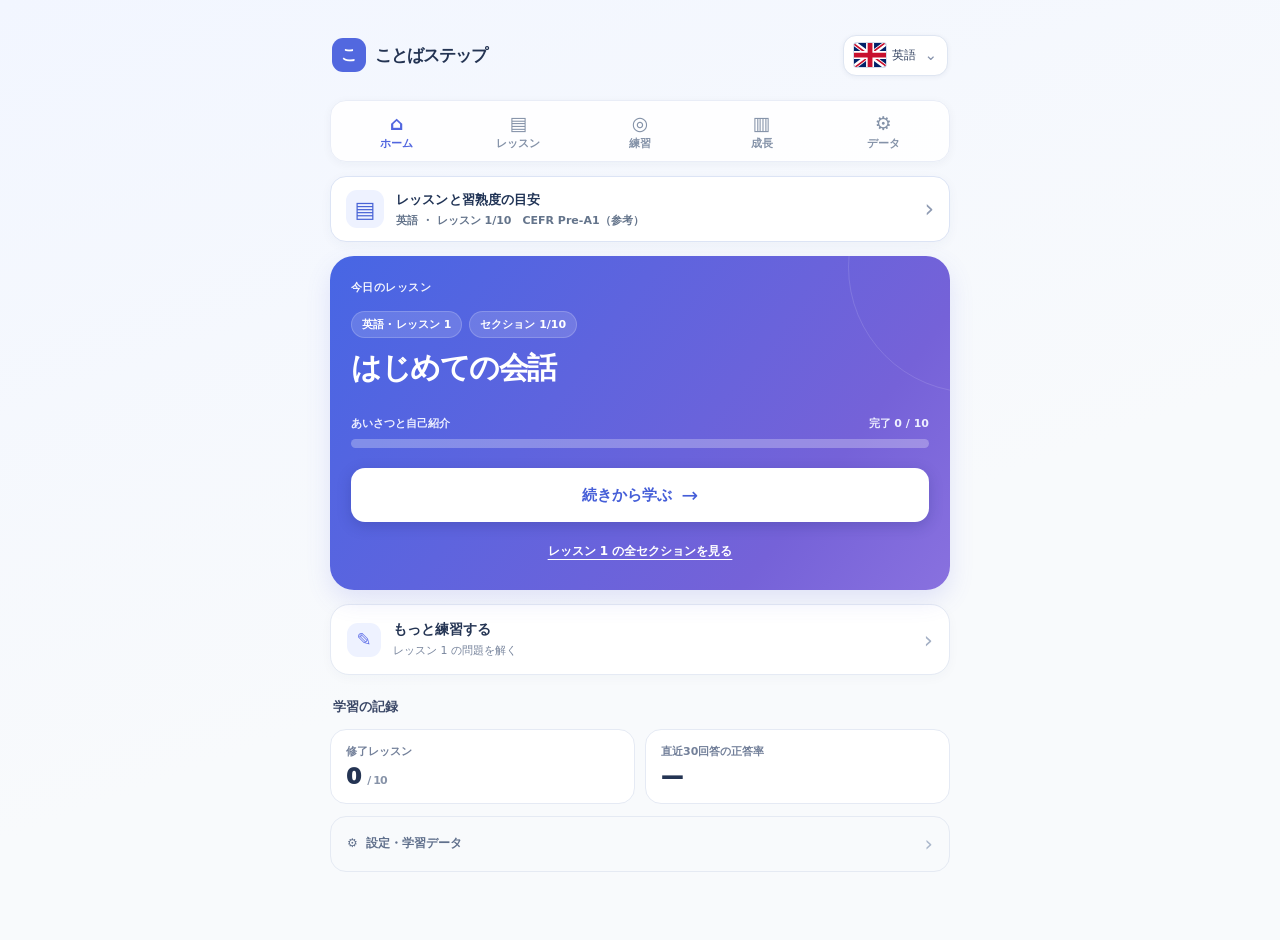
==== commit 46b2ba4a: "Kotoba v9: add lesson proficiency guide, update navigation text and accurate licensed flags" ====
--- a/kotoba/index.html
+++ b/kotoba/index.html
@@ -1,5 +1,5 @@
 <!DOCTYPE html>
-<html lang="ja"><head><meta charset="UTF-8"><meta name="viewport" content="width=device-width,initial-scale=1"><title>ことばステップ v8 ・ 文字から始める語学学習</title><style>
+<html lang="ja"><head><meta charset="UTF-8"><meta name="viewport" content="width=device-width,initial-scale=1"><title>ことばステップ v9 ・ 学習範囲ガイド</title><style>
 .ks-root{font-family:ui-rounded,"Hiragino Kaku Gothic ProN","Noto Sans JP",system-ui,sans-serif;color:#20304d;background:linear-gradient(160deg,#f2f6ff,#f8fafc 60%);padding:16px;border-radius:18px;min-height:620px}.ks-root *{box-sizing:border-box}.ks-root button,.ks-root select,.ks-root textarea{font:inherit}.ks-root button{cursor:pointer}.ks-root button:disabled{opacity:.46;cursor:default}.ks-shell{max-width:920px;margin:auto}.ks-top{display:flex;justify-content:space-between;align-items:center;gap:8px;flex-wrap:wrap;margin-bottom:20px}.ks-logo{font-weight:950;font-size:21px;letter-spacing:-.04em}.ks-logo b{display:inline-grid;place-items:center;background:#4f65e7;color:#fff;border-radius:12px;width:38px;height:38px;margin-right:8px}.ks-tabs{display:flex;gap:6px}.ks-tabs button{padding:9px 13px;border:0;background:#fff;color:#62708b;border-radius:12px;font-size:12px;font-weight:800}.ks-tabs button.ks-active{background:#e2eaff;color:#3651c2}.ks-hero{padding:25px;border-radius:21px;background:linear-gradient(105deg,#4665e5,#8065d7);color:#fff;display:flex;justify-content:space-between;align-items:center;gap:15px}.ks-hero h2{font-size:clamp(22px,4vw,29px);margin:7px 0}.ks-hero p{margin:7px 0;font-size:13px;line-height:1.65;color:#edf0ff}.ks-eyebrow{font-size:11px;letter-spacing:.1em;font-weight:900;opacity:.8}.ks-level{border:2px solid #ffffff6e;background:#ffffff20;border-radius:18px;text-align:center;padding:16px 22px;min-width:107px}.ks-level strong{font-size:32px;display:block}.ks-level span{font-size:10px}.ks-btn{display:inline-flex;align-items:center;justify-content:center;gap:7px;border:none;border-radius:12px;padding:12px 16px;background:#4865e8;color:#fff;font-weight:850;font-size:13px}.ks-btn.ks-main{background:#fff;color:#3b54dc}.ks-btn.ks-secondary{background:#eef1ff;color:#3b56c6}.ks-btn.ks-muted{background:#f0f2f8;color:#5d6b83}.ks-btn.ks-danger{background:#fff0f1;color:#bd3548}.ks-btn.ks-sm{padding:9px 11px;font-size:12px}.ks-grid3{display:grid;grid-template-columns:repeat(3,minmax(0,1fr));gap:11px}.ks-lang{border:2px solid #e4e9f4;text-align:left;background:white;border-radius:17px;padding:16px;min-width:0}.ks-lang.ks-picked{border-color:#6c80ec;background:#f7f8ff}.ks-lang .ks-flag{font-size:28px;display:block}.ks-lang strong{display:block;font-size:17px;margin:8px 0 3px}.ks-lang small{font-size:11px;color:#68758d}.ks-h3{font-size:17px;font-weight:950;margin:22px 0 12px}.ks-cols{display:grid;grid-template-columns:1fr 1fr;gap:13px;margin:13px 0}.ks-panel{background:#fff;border:1px solid #e3e9f2;border-radius:18px;padding:18px;min-width:0}.ks-panel h3{font-size:16px;margin:0 0 8px}.ks-sub{font-size:12px;color:#71809a;line-height:1.7}.ks-field{margin:12px 0;display:flex;justify-content:space-between;align-items:center;gap:8px;flex-wrap:wrap}.ks-field label{font-size:13px;font-weight:850}.ks-field select{border-radius:9px;border:1px solid #dfe5f0;padding:8px;background:#fff;color:#24344e}.ks-check{display:inline-flex;align-items:center;gap:5px;font-size:12px;font-weight:800}.ks-check input{accent-color:#4a65e5;width:16px;height:16px}.ks-progress-row{margin:13px 0}.ks-progress-row .ks-line{display:flex;justify-content:space-between;font-size:12px;margin-bottom:5px}.ks-track{height:8px;border-radius:20px;background:#edf0f7;overflow:hidden}.ks-track i{display:block;height:100%;background:linear-gradient(90deg,#556cf1,#34c5a8)}.ks-statline{display:grid;grid-template-columns:repeat(3,1fr);gap:7px}.ks-stat{background:#f5f7fc;border-radius:11px;padding:11px 8px;text-align:center}.ks-stat strong{font-size:20px;display:block}.ks-stat small{color:#6e7a8d;font-size:10px}.ks-note{background:#edf3ff;color:#596a88;border-radius:11px;padding:11px 13px;line-height:1.7;font-size:11px;margin:13px 0}.ks-section{margin:18px 0}.ks-lesson{max-width:720px;margin:0 auto}.ks-lesson-head{display:flex;gap:10px;align-items:center}.ks-lesson-head .ks-track{flex:1;height:12px}.ks-lesson-head span{font-weight:850;font-size:12px;color:#63718e}.ks-card{border:1px solid #dfe6f1;background:#fff;border-radius:20px;padding:23px;margin:17px 0}.ks-tag{display:inline-block;background:#edf1ff;color:#4c61c7;font-weight:850;font-size:11px;border-radius:8px;padding:7px 9px}.ks-card h2{font-size:21px;line-height:1.5;margin:16px 0}.ks-prompt{font-size:22px;font-weight:800;margin:16px 0;line-height:1.65;white-space:pre-wrap;overflow-wrap:anywhere}.ks-prompt.ks-reading{font-size:18px;border-left:4px solid #7891ee;background:#f7f9ff;padding:14px;border-radius:6px;font-weight:600}.ks-q{font-weight:800;font-size:14px;margin:15px 0}.ks-choices{display:grid;grid-template-columns:1fr 1fr;gap:10px}.ks-choice{border:2px solid #e3e9f2;background:#fff;color:#24344f;text-align:left;border-radius:13px;padding:15px;font-weight:750;min-height:63px}.ks-choice:hover:not(:disabled){border-color:#93a2ed}.ks-choice.ks-selected{border-color:#576fe9;background:#eef1ff}.ks-choice.ks-correct{border-color:#2bc39d;background:#e3fbf4}.ks-choice.ks-wrong{border-color:#e9596b;background:#ffeff0}.ks-tools{display:flex;justify-content:space-between;align-items:center;gap:8px;margin-top:18px;flex-wrap:wrap}.ks-feedback{border-radius:12px;padding:13px;font-size:13px;line-height:1.7;margin-top:15px}.ks-feedback.good{background:#e2faf1;color:#176c52}.ks-feedback.bad{background:#fff0ed;color:#ae394a}.ks-feedback strong{display:block}.ks-tiles{display:flex;gap:7px;flex-wrap:wrap;min-height:55px;padding:10px;border:1px dashed #bec9df;border-radius:12px;margin:13px 0;background:#f9fbff}.ks-tile{border:1px solid #cfd8eb;background:#fff;border-radius:9px;padding:10px;font-weight:800}.ks-tile:disabled{opacity:.3}.ks-stages{display:grid;grid-template-columns:repeat(4,minmax(0,1fr));gap:8px}.ks-stage{border:1px solid #e3e9f3;border-radius:12px;background:white;padding:12px}.ks-stage h4{margin:0 0 7px;font-size:13px}.ks-stage small{font-size:10px;color:#70809a}.ks-stage .ks-track{margin-top:10px}.ks-results{text-align:center;max-width:680px;margin:35px auto}.ks-results .ks-panel{padding:30px}.ks-medal{font-size:49px}.ks-results h2{font-size:27px}.ks-summaries{display:flex;gap:7px;justify-content:center;flex-wrap:wrap;margin:17px 0}.ks-chip{padding:7px 10px;background:#eef2ff;color:#5165aa;font-size:11px;border-radius:99px;font-weight:800}.ks-root textarea{width:100%;min-height:120px;border-radius:12px;border:1px solid #dfe5f0;padding:10px;font-size:11px}.ks-root .ks-hide{display:none}.ks-root button:focus-visible,.ks-root select:focus-visible,.ks-root textarea:focus-visible{outline:3px solid #a5b7ff;outline-offset:2px}@media(max-width:620px){.ks-root{padding:10px}.ks-hero{padding:17px}.ks-level{padding:10px;min-width:80px}.ks-level strong{font-size:26px}.ks-grid3{gap:6px}.ks-lang{padding:11px 7px;border-radius:12px}.ks-lang strong{font-size:13px}.ks-lang small{font-size:10px}.ks-lang .ks-flag{font-size:25px}.ks-cols{grid-template-columns:1fr}.ks-stages{grid-template-columns:1fr 1fr}.ks-choices{grid-template-columns:1fr}.ks-card{padding:16px}.ks-top{flex-direction:column;align-items:stretch}.ks-tabs{justify-content:space-between}.ks-tabs button{flex:1}.ks-statline{gap:5px}}
 
 .ks-version{font-size:10px;color:#8592b4;font-weight:700}.ks-hero h2{font-size:clamp(21px,3.2vw,29px)}.ks-btn.ks-hero-outline{background:transparent;border:1px solid #ffffff8f;color:white}.ks-actions{display:flex;gap:9px;flex-wrap:wrap;margin-top:17px}.ks-heading{padding:4px 0 12px}.ks-heading h2{margin:7px 0;font-size:25px}.ks-eyebrow.ks-dark{color:#6179de}.ks-lvcard{text-align:left;cursor:pointer;color:#223556;min-height:112px}.ks-lvcard b{display:block;margin:7px 0;line-height:1.3;font-size:12px}.ks-lvcard.ks-focus{border:2px solid #627bff;background:#f4f6ff}.ks-lvcard .ks-track{margin:7px 0}.ks-stages{grid-template-columns:repeat(5,minmax(0,1fr))}.ks-focuspanel{margin:19px 0}.ks-focuspanel h2{margin:12px 0 4px}.ks-sectionlist{display:grid;gap:10px;margin-top:17px}.ks-unit{display:flex;align-items:center;gap:15px;padding:15px;background:#f8faff;border:1px solid #e4eafa;border-radius:13px}.ks-num{width:36px;height:36px;display:grid;place-items:center;border-radius:11px;color:#4d67de;background:#e7ebff;font-weight:950;flex:none}.ks-unitbody{flex:1;min-width:0}.ks-unitbody strong{display:block;margin:0 0 4px}.ks-unitbody p{margin:0 0 6px}.ks-study h2{margin:14px 0}.ks-studybadge{display:inline-block;background:#dff7ed;color:#176550;border-radius:9px;padding:7px 11px;margin-top:18px;font-size:12px;font-weight:900}.ks-explain{line-height:2;padding:15px;background:#f8faff;border-radius:13px;font-size:15px;margin:15px 0}.ks-formula{background:#edf1ff;border-left:4px solid #5f79ec;padding:16px;border-radius:10px;margin:16px 0}.ks-formula span{display:block;color:#61719c;font-size:11px;margin-bottom:9px}.ks-formula strong{font-size:19px}.ks-examples{display:grid;gap:9px;margin:17px 0}.ks-example{display:flex;align-items:center;gap:12px;padding:12px;border:1px solid #e0e8f5;border-radius:12px}.ks-example>span{flex:none;border-radius:8px;color:#4b65d8;background:#edf1ff;padding:5px 9px;font-weight:900}.ks-example>div{flex:1}.ks-example strong{font-size:15px}.ks-example p{color:#63738a;font-size:12px;margin:4px 0 0}.ks-answer{width:100%;padding:15px;border:2px solid #dfe6f5;border-radius:12px;color:#22324c;background:white;font:inherit;font-size:17px;margin:10px 0}.ks-answer:focus{outline:2px solid #8d9ffc;border-color:#7187ee}.ks-switch{display:flex;margin:12px 0;cursor:pointer}.ks-mt{margin-top:16px}.ks-center{justify-content:center}.ks-audio{display:flex;gap:11px;align-items:center;flex-wrap:wrap;padding:15px 0}.ks-progress-row{margin:10px 0}.ks-panel>.ks-btn{margin-top:10px}.ks-statline{margin:12px 0}.ks-root textarea{font-size:13px;line-height:1.5}.ks-root button{transition:background .12s,border-color .12s}.ks-stage.ks-lvcard:hover{background:#edf1ff}.ks-root input[type=checkbox]{accent-color:#546bec}.ks-root input:focus-visible{outline:3px solid #b1bffc}.ks-root h2{line-height:1.45}
@@ -219,6 +219,37 @@
 .ks-root .ks-study .ks-tools{gap:12px;flex-wrap:wrap}
 @media(max-width:460px){.ks-foundation-examples{gap:7px}.ks-foundation-example{padding:10px}.ks-foundation-example strong{font-size:25px}.ks-foundation-score{font-size:48px}}
 
+
+/* v9: level reference beneath main navigation */
+.ks-country-flag{display:inline-block;object-fit:cover;vertical-align:middle;border-radius:3px;box-shadow:0 0 0 1px #d4ddeb;flex:none}
+.ks-flagbutton .ks-country-flag,.ks-home-lang .ks-country-flag{width:32px!important;height:24px!important}
+.ks-languagegrid .ks-country-flag{width:62px!important;height:46px!important;border-radius:5px}
+.ks-benchmark-link{width:100%;display:flex;align-items:center;gap:12px;min-height:66px;border:1px solid #dce4f5;border-radius:16px;background:#fff;text-align:left;padding:11px 15px;margin:12px 0 17px;box-shadow:0 3px 12px rgba(40,59,110,.045);cursor:pointer;color:#213456}
+.ks-benchmark-link:hover{border-color:#a8b7e9;background:#fafbff}
+.ks-benchmark-link:focus-visible,.ks-benchmark-item:focus-visible,.ks-backlink:focus-visible{outline:3px solid #7690ec;outline-offset:3px}
+.ks-benchmark-symbol{display:grid;place-items:center;flex:none;width:38px;height:38px;border-radius:11px;background:#eef2ff;color:#4964d6;font-size:22px}
+.ks-benchmark-copy{display:flex;flex-direction:column;gap:4px;flex:1;min-width:0}
+.ks-benchmark-copy strong{font-size:13px;font-weight:850;letter-spacing:.01em}
+.ks-benchmark-copy small{font-size:11px;font-weight:600;color:#64748b;overflow:hidden;text-overflow:ellipsis;white-space:nowrap}
+.ks-benchmark-arrow{font-size:24px;color:#8e9ab2;font-weight:400}
+.ks-benchmark-page{max-width:920px;margin:0 auto 24px}
+.ks-benchmark-intro{margin:13px 0 18px}
+.ks-benchmark-intro h1{font-size:clamp(24px,5vw,29px);letter-spacing:-.04em;margin:7px 0 8px}
+.ks-benchmark-intro p{font-size:13px;line-height:1.7;color:#63718a;margin:0}
+.ks-benchmark-list{display:grid;grid-template-columns:repeat(2,minmax(0,1fr));gap:10px}
+.ks-benchmark-item{display:flex;gap:10px;text-align:left;align-items:flex-start;padding:13px 14px;background:#fff;border:1px solid #e2e8f4;border-radius:16px;cursor:pointer;color:#283a58;min-width:0}
+.ks-benchmark-item:hover{border-color:#b3c1f0;background:#fafbff}
+.ks-benchmark-index{display:grid;place-items:center;flex:0 0 30px;height:30px;border-radius:10px;background:#eaf0ff;color:#3553cb;font-weight:900;font-size:13px}
+.ks-benchmark-item-body{display:flex;flex-direction:column;min-width:0;gap:8px;flex:1}
+.ks-benchmark-item-top{display:flex;flex-direction:column;align-items:flex-start;gap:4px}
+.ks-benchmark-item-top strong{font-size:14px;line-height:1.35}
+.ks-benchmark-mini{font-size:10px;color:#677793;white-space:nowrap}
+.ks-benchmark-level{font-size:12px;font-weight:750;color:#3658c3;background:#edf2ff;padding:5px 8px;border-radius:7px;align-self:flex-start;line-height:1.4}
+.ks-benchmark-track{height:6px;width:100%;display:block;border-radius:99px;background:#e9eef7;overflow:hidden}
+.ks-benchmark-track i{height:100%;display:block;background:#4277ed;border-radius:99px}
+.ks-benchmark-caution{font-size:12px;color:#6b7890;line-height:1.75;padding:12px 4px}
+.ks-home-page .ks-benchmark-link{margin-top:10px;margin-bottom:14px}
+@media(max-width:650px){.ks-benchmark-list{grid-template-columns:1fr}.ks-benchmark-link{padding:10px 12px}.ks-benchmark-copy small{font-size:10px}.ks-benchmark-item{padding:13px}.ks-home-bottom button{padding:5px 1px}}
 </style></head><body><div id="kotoba-app" class="ks-root"><div class="ks-shell" id="ks-view"></div></div><script> const LESSONS={
  en:{
  v:[`hello=こんにちは;thank you=ありがとう;water=水;bread=パン;cat=猫;dog=犬;book=本;friend=友達;today=今日;tomorrow=明日;school=学校;coffee=コーヒー`, `station=駅;ticket=切符;breakfast=朝食;dinner=夕食;usually=普段;busy=忙しい;movie=映画;travel=旅行;weekend=週末;weather=天気;question=質問;answer=答え`, `appointment=予約;recommend=おすすめする;improve=改善する;experience=経験;direction=方向;already=すでに;perhaps=おそらく;reason=理由;explain=説明する;borrow=借りる;arrive=到着する;decide=決める`, `although=〜だけれども;unless=〜でない限り;despite=〜にもかかわらず;opportunity=機会;evidence=証拠;benefit=利点;concern=懸念;assumption=仮定;consequence=影響;reliable=信頼できる;efficient=効率的な;perspective=視点`],
@@ -525,16 +556,15 @@
  const host=document.getElementById('kotoba-app');
  if(!host)return;
  const root=host.querySelector('#ks-view');
- const flagSvg=(body)=>'<svg xmlns="http://www.w3.org/2000/svg" viewBox="0 0 60 40" width="42" height="28" role="img" aria-label="国旗" style="display:inline-block;border-radius:3px;vertical-align:middle;box-shadow:0 0 0 1px #d4ddeb;overflow:hidden">'+body+'</svg>';
+ // 国旗はlipis/flag-icons (MIT) から取り込んだ正しいSVG。詳細: flags/LICENSE
 const FLAG={
- en:flagSvg('<rect width="60" height="40" fill="#012169"/><path d="M-4 -3L64 43M64 -3L-4 43" stroke="#fff" stroke-width="11"/><path d="M-4 -3L64 43M64 -3L-4 43" stroke="#c8102e" stroke-width="4"/><path d="M30 0V40M0 20H60" stroke="#fff" stroke-width="14"/><path d="M30 0V40M0 20H60" stroke="#c8102e" stroke-width="7"/>'),
- ko:flagSvg('<rect width="60" height="40" fill="#fff"/><path d="M30 11a9 9 0 0 1 0 18a4.5 4.5 0 0 0 0-9a4.5 4.5 0 0 1 0-9z" fill="#cd2e3a"/><path d="M30 29a9 9 0 0 1 0-18a4.5 4.5 0 0 0 0 9a4.5 4.5 0 0 1 0 9z" fill="#0047a0"/><path d="M11 10l2-3m1 6l2-3m1 6l2-3M41 26l2-3m1 6l2-3m1 6l2-3M41 13l-2-3m5 6l-2-3m5 6l-2-3M11 27l2-3m1 6l2-3m1 6l2-3" stroke="#111" stroke-width="2.2"/>'),
- zh:flagSvg('<rect width="60" height="40" fill="#de2910"/><path d="M12 6l1.9 5.8H20l-4.9 3.6l1.9 5.8l-5-3.6l-5 3.6l1.9-5.8L4 11.8h6.1z" fill="#ffde00"/><g fill="#ffde00"><circle cx="25" cy="6" r="2"/><circle cx="29" cy="12" r="2"/><circle cx="28" cy="20" r="2"/><circle cx="24" cy="26" r="2"/></g>')
+ en:'<img class="ks-country-flag" src="flags/gb.svg" alt="" width="42" height="28">',
+ ko:'<img class="ks-country-flag" src="flags/kr.svg" alt="" width="42" height="28">',
+ zh:'<img class="ks-country-flag" src="flags/cn.svg" alt="" width="42" height="28">'
 };
-
 // v8: 明示的な文字・発音入門。英語/韓国語/中国語でレッスン数は揃えない。
 // editable raw records also included as kotoba_v8_foundations.json in ZIP.
-const FOUNDATIONS_V8={"ko":[{"title":"ハングル入門Ⅰ","goal":"母音と子音を組み立て、ハングルの一文字を読んで書く","standard":"TOPIK受験前の文字入門","sections":[{"title":"ハングルの組み立て","why":"韓国語の文字は子音と母音の部品を四角い1文字に組みます。「가」は ㄱ と ㅏ を組んだ1音節です。","pattern":"가 = ga ・ 나 = na ・ 다 = da ・ 마 = ma","tip":"一つの四角が一つの音節。文字の形と音を結びつけて覚えます。","examples":[{"script":"가","reading":"ga","meaning":"ガの音"},{"script":"나","reading":"na","meaning":"ナの音"},{"script":"다","reading":"da","meaning":"ダの音"},{"script":"마","reading":"ma","meaning":"マの音"},{"script":"바","reading":"ba","meaning":"バの音"},{"script":"사","reading":"sa","meaning":"サの音"}],"kind":"script","drills":[{"mode":"read","question":"「가」の読みをローマ字で入力","prompt":"가","correct":"ga","explain":"가 → ga（ガの音）"},{"mode":"read","question":"「나」の読みをローマ字で入力","prompt":"나","correct":"na","explain":"나 → na（ナの音）"},{"mode":"read","question":"「다」の読みをローマ字で入力","prompt":"다","correct":"da","explain":"다 → da（ダの音）"},{"mode":"read","question":"「마」の読みをローマ字で入力","prompt":"마","correct":"ma","explain":"마 → ma（マの音）"},{"mode":"write","question":"次の読みをハングルで入力","prompt":"da","correct":"다","explain":"다 → da（ダの音）"},{"mode":"write","question":"次の読みをハングルで入力","prompt":"ma","correct":"마","explain":"마 → ma（マの音）"},{"mode":"write","question":"次の読みをハングルで入力","prompt":"ba","correct":"바","explain":"바 → ba（バの音）"},{"mode":"write","question":"次の読みをハングルで入力","prompt":"sa","correct":"사","explain":"사 → sa（サの音）"}]},{"title":"母音 ㅏ と ㅓ","why":"ㅏ は a、ㅓ は eo と表記します。どちらも口の開き方が違います。","pattern":"가 = ga ・ 거 = geo ・ 나 = na ・ 너 = neo","tip":"ㅓ を日本語の「オ」と全く同じと考えず、音声でも確認しましょう。","examples":[{"script":"가","reading":"ga","meaning":"ガの音"},{"script":"거","reading":"geo","meaning":"ゴに近いオの音"},{"script":"나","reading":"na","meaning":"ナの音"},{"script":"너","reading":"neo","meaning":"ノに近いオの音"},{"script":"다","reading":"da","meaning":"ダの音"},{"script":"더","reading":"deo","meaning":"ドに近いオの音"}],"kind":"script","drills":[{"mode":"read","question":"「가」の読みをローマ字で入力","prompt":"가","correct":"ga","explain":"가 → ga（ガの音）"},{"mode":"read","question":"「거」の読みをローマ字で入力","prompt":"거","correct":"geo","explain":"거 → geo（ゴに近いオの音）"},{"mode":"read","question":"「나」の読みをローマ字で入力","prompt":"나","correct":"na","explain":"나 → na（ナの音）"},{"mode":"read","question":"「너」の読みをローマ字で入力","prompt":"너","correct":"neo","explain":"너 → neo（ノに近いオの音）"},{"mode":"write","question":"次の読みをハングルで入力","prompt":"na","correct":"나","explain":"나 → na（ナの音）"},{"mode":"write","question":"次の読みをハングルで入力","prompt":"neo","correct":"너","explain":"너 → neo（ノに近いオの音）"},{"mode":"write","question":"次の読みをハングルで入力","prompt":"da","correct":"다","explain":"다 → da（ダの音）"},{"mode":"write","question":"次の読みをハングルで入力","prompt":"deo","correct":"더","explain":"더 → deo（ドに近いオの音）"}]},{"title":"母音 ㅗ と ㅜ","why":"ㅗ は o、ㅜ は u。どちらも口を丸める母音です。","pattern":"고 = go ・ 구 = gu ・ 노 = no ・ 누 = nu","tip":"読めたと思ったら、文字を隠して読みを入力しましょう。","examples":[{"script":"고","reading":"go","meaning":"ゴの音"},{"script":"구","reading":"gu","meaning":"グの音"},{"script":"노","reading":"no","meaning":"ノの音"},{"script":"누","reading":"nu","meaning":"ヌの音"},{"script":"도","reading":"do","meaning":"ドの音"},{"script":"두","reading":"du","meaning":"ドゥの音"}],"kind":"script","drills":[{"mode":"read","question":"「고」の読みをローマ字で入力","prompt":"고","correct":"go","explain":"고 → go（ゴの音）"},{"mode":"read","question":"「구」の読みをローマ字で入力","prompt":"구","correct":"gu","explain":"구 → gu（グの音）"},{"mode":"read","question":"「노」の読みをローマ字で入力","prompt":"노","correct":"no","explain":"노 → no（ノの音）"},{"mode":"read","question":"「누」の読みをローマ字で入力","prompt":"누","correct":"nu","explain":"누 → nu（ヌの音）"},{"mode":"write","question":"次の読みをハングルで入力","prompt":"no","correct":"노","explain":"노 → no（ノの音）"},{"mode":"write","question":"次の読みをハングルで入力","prompt":"nu","correct":"누","explain":"누 → nu（ヌの音）"},{"mode":"write","question":"次の読みをハングルで入力","prompt":"do","correct":"도","explain":"도 → do（ドの音）"},{"mode":"write","question":"次の読みをハングルで入力","prompt":"du","correct":"두","explain":"두 → du（ドゥの音）"}]},{"title":"母音 ㅡ と ㅣ","why":"ㅡ は eu、ㅣ は i。ㅡ は日本語の「ウ」と異なり唇を丸めません。","pattern":"그 = geu ・ 기 = gi ・ 느 = neu ・ 니 = ni","tip":"시 の実際の音は「シ」に近くなりますが、ローマ字表記では si と書きます。","examples":[{"script":"그","reading":"geu","meaning":"グに近い音"},{"script":"기","reading":"gi","meaning":"ギの音"},{"script":"느","reading":"neu","meaning":"ヌに近い音"},{"script":"니","reading":"ni","meaning":"ニの音"},{"script":"스","reading":"seu","meaning":"スに近い音"},{"script":"시","reading":"si","meaning":"シの音"}],"kind":"script","drills":[{"mode":"read","question":"「그」の読みをローマ字で入力","prompt":"그","correct":"geu","explain":"그 → geu（グに近い音）"},{"mode":"read","question":"「기」の読みをローマ字で入力","prompt":"기","correct":"gi","explain":"기 → gi（ギの音）"},{"mode":"read","question":"「느」の読みをローマ字で入力","prompt":"느","correct":"neu","explain":"느 → neu（ヌに近い音）"},{"mode":"read","question":"「니」の読みをローマ字で入力","prompt":"니","correct":"ni","explain":"니 → ni（ニの音）"},{"mode":"write","question":"次の読みをハングルで入力","prompt":"neu","correct":"느","explain":"느 → neu（ヌに近い音）"},{"mode":"write","question":"次の読みをハングルで入力","prompt":"ni","correct":"니","explain":"니 → ni（ニの音）"},{"mode":"write","question":"次の読みをハングルで入力","prompt":"seu","correct":"스","explain":"스 → seu（スに近い音）"},{"mode":"write","question":"次の読みをハングルで入力","prompt":"si","correct":"시","explain":"시 → si（シの音）"}]},{"title":"母音 ㅑ・ㅕ","why":"ㅑ は ya、ㅕ は yeo。母音の前に y の音が加わります。","pattern":"야 = ya ・ 여 = yeo ・ 갸 = gya ・ 겨 = gyeo","tip":"読めたと思ったら、文字を隠して読みを入力しましょう。","examples":[{"script":"야","reading":"ya","meaning":"ヤの音"},{"script":"여","reading":"yeo","meaning":"ヨに近い音"},{"script":"갸","reading":"gya","meaning":"ギャの音"},{"script":"겨","reading":"gyeo","meaning":"ギョに近い音"},{"script":"냐","reading":"nya","meaning":"ニャの音"},{"script":"녀","reading":"nyeo","meaning":"ニョに近い音"}],"kind":"script","drills":[{"mode":"read","question":"「야」の読みをローマ字で入力","prompt":"야","correct":"ya","explain":"야 → ya（ヤの音）"},{"mode":"read","question":"「여」の読みをローマ字で入力","prompt":"여","correct":"yeo","explain":"여 → yeo（ヨに近い音）"},{"mode":"read","question":"「갸」の読みをローマ字で入力","prompt":"갸","correct":"gya","explain":"갸 → gya（ギャの音）"},{"mode":"read","question":"「겨」の読みをローマ字で入力","prompt":"겨","correct":"gyeo","explain":"겨 → gyeo（ギョに近い音）"},{"mode":"write","question":"次の読みをハングルで入力","prompt":"gya","correct":"갸","explain":"갸 → gya（ギャの音）"},{"mode":"write","question":"次の読みをハングルで入力","prompt":"gyeo","correct":"겨","explain":"겨 → gyeo（ギョに近い音）"},{"mode":"write","question":"次の読みをハングルで入力","prompt":"nya","correct":"냐","explain":"냐 → nya（ニャの音）"},{"mode":"write","question":"次の読みをハングルで入力","prompt":"nyeo","correct":"녀","explain":"녀 → nyeo（ニョに近い音）"}]},{"title":"母音 ㅛ・ㅠ","why":"ㅛ は yo、ㅠ は yu。母音の位置と組み合わせ方に注目します。","pattern":"요 = yo ・ 유 = yu ・ 교 = gyo ・ 규 = gyu","tip":"読めたと思ったら、文字を隠して読みを入力しましょう。","examples":[{"script":"요","reading":"yo","meaning":"ヨの音"},{"script":"유","reading":"yu","meaning":"ユの音"},{"script":"교","reading":"gyo","meaning":"ギョの音"},{"script":"규","reading":"gyu","meaning":"ギュの音"},{"script":"뇨","reading":"nyo","meaning":"ニョの音"},{"script":"뉴","reading":"nyu","meaning":"ニュの音"}],"kind":"script","drills":[{"mode":"read","question":"「요」の読みをローマ字で入力","prompt":"요","correct":"yo","explain":"요 → yo（ヨの音）"},{"mode":"read","question":"「유」の読みをローマ字で入力","prompt":"유","correct":"yu","explain":"유 → yu（ユの音）"},{"mode":"read","question":"「교」の読みをローマ字で入力","prompt":"교","correct":"gyo","explain":"교 → gyo（ギョの音）"},{"mode":"read","question":"「규」の読みをローマ字で入力","prompt":"규","correct":"gyu","explain":"규 → gyu（ギュの音）"},{"mode":"write","question":"次の読みをハングルで入力","prompt":"gyo","correct":"교","explain":"교 → gyo（ギョの音）"},{"mode":"write","question":"次の読みをハングルで入力","prompt":"gyu","correct":"규","explain":"규 → gyu（ギュの音）"},{"mode":"write","question":"次の読みをハングルで入力","prompt":"nyo","correct":"뇨","explain":"뇨 → nyo（ニョの音）"},{"mode":"write","question":"次の読みをハングルで入力","prompt":"nyu","correct":"뉴","explain":"뉴 → nyu（ニュの音）"}]},{"title":"子音 ㄱ・ㄴ・ㄷ","why":"同じ母音 ㅏ を付けると、先頭の子音だけが変化します。","pattern":"가 = ga ・ 나 = na ・ 다 = da ・ 고 = go","tip":"読めたと思ったら、文字を隠して読みを入力しましょう。","examples":[{"script":"가","reading":"ga","meaning":"ガの音"},{"script":"나","reading":"na","meaning":"ナの音"},{"script":"다","reading":"da","meaning":"ダの音"},{"script":"고","reading":"go","meaning":"ゴの音"},{"script":"노","reading":"no","meaning":"ノの音"},{"script":"도","reading":"do","meaning":"ドの音"}],"kind":"script","drills":[{"mode":"read","question":"「가」の読みをローマ字で入力","prompt":"가","correct":"ga","explain":"가 → ga（ガの音）"},{"mode":"read","question":"「나」の読みをローマ字で入力","prompt":"나","correct":"na","explain":"나 → na（ナの音）"},{"mode":"read","question":"「다」の読みをローマ字で入力","prompt":"다","correct":"da","explain":"다 → da（ダの音）"},{"mode":"read","question":"「고」の読みをローマ字で入力","prompt":"고","correct":"go","explain":"고 → go（ゴの音）"},{"mode":"write","question":"次の読みをハングルで入力","prompt":"da","correct":"다","explain":"다 → da（ダの音）"},{"mode":"write","question":"次の読みをハングルで入力","prompt":"go","correct":"고","explain":"고 → go（ゴの音）"},{"mode":"write","question":"次の読みをハングルで入力","prompt":"no","correct":"노","explain":"노 → no（ノの音）"},{"mode":"write","question":"次の読みをハングルで入力","prompt":"do","correct":"도","explain":"도 → do（ドの音）"}]},{"title":"子音 ㄹ・ㅁ・ㅂ","why":"ㄹ は語の位置によって r / l の音になり、ㅁ は m、ㅂ は b / p に近い音です。","pattern":"라 = ra ・ 마 = ma ・ 바 = ba ・ 로 = ro","tip":"読めたと思ったら、文字を隠して読みを入力しましょう。","examples":[{"script":"라","reading":"ra","meaning":"ラの音"},{"script":"마","reading":"ma","meaning":"マの音"},{"script":"바","reading":"ba","meaning":"バの音"},{"script":"로","reading":"ro","meaning":"ロの音"},{"script":"모","reading":"mo","meaning":"モの音"},{"script":"보","reading":"bo","meaning":"ボの音"}],"kind":"script","drills":[{"mode":"read","question":"「라」の読みをローマ字で入力","prompt":"라","correct":"ra","explain":"라 → ra（ラの音）"},{"mode":"read","question":"「마」の読みをローマ字で入力","prompt":"마","correct":"ma","explain":"마 → ma（マの音）"},{"mode":"read","question":"「바」の読みをローマ字で入力","prompt":"바","correct":"ba","explain":"바 → ba（バの音）"},{"mode":"read","question":"「로」の読みをローマ字で入力","prompt":"로","correct":"ro","explain":"로 → ro（ロの音）"},{"mode":"write","question":"次の読みをハングルで入力","prompt":"ba","correct":"바","explain":"바 → ba（バの音）"},{"mode":"write","question":"次の読みをハングルで入力","prompt":"ro","correct":"로","explain":"로 → ro（ロの音）"},{"mode":"write","question":"次の読みをハングルで入力","prompt":"mo","correct":"모","explain":"모 → mo（モの音）"},{"mode":"write","question":"次の読みをハングルで入力","prompt":"bo","correct":"보","explain":"보 → bo（ボの音）"}]},{"title":"子音 ㅅ・ㅇ・ㅈ","why":"ㅅ は s、ㅈ は j。ㅇ は母音で始まる音節の最初では音を出しません。","pattern":"사 = sa ・ 아 = a ・ 자 = ja ・ 소 = so","tip":"読めたと思ったら、文字を隠して読みを入力しましょう。","examples":[{"script":"사","reading":"sa","meaning":"サの音"},{"script":"아","reading":"a","meaning":"アの音"},{"script":"자","reading":"ja","meaning":"ジャの音"},{"script":"소","reading":"so","meaning":"ソの音"},{"script":"오","reading":"o","meaning":"オの音"},{"script":"조","reading":"jo","meaning":"ジョの音"}],"kind":"script","drills":[{"mode":"read","question":"「사」の読みをローマ字で入力","prompt":"사","correct":"sa","explain":"사 → sa（サの音）"},{"mode":"read","question":"「아」の読みをローマ字で入力","prompt":"아","correct":"a","explain":"아 → a（アの音）"},{"mode":"read","question":"「자」の読みをローマ字で入力","prompt":"자","correct":"ja","explain":"자 → ja（ジャの音）"},{"mode":"read","question":"「소」の読みをローマ字で入力","prompt":"소","correct":"so","explain":"소 → so（ソの音）"},{"mode":"write","question":"次の読みをハングルで入力","prompt":"ja","correct":"자","explain":"자 → ja（ジャの音）"},{"mode":"write","question":"次の読みをハングルで入力","prompt":"so","correct":"소","explain":"소 → so（ソの音）"},{"mode":"write","question":"次の読みをハングルで入力","prompt":"o","correct":"오","explain":"오 → o（オの音）"},{"mode":"write","question":"次の読みをハングルで入力","prompt":"jo","correct":"조","explain":"조 → jo（ジョの音）"}]},{"title":"激音 ㅊ・ㅋ・ㅌ・ㅍ・ㅎ","why":"息を強く出す子音も区別できるようにしましょう。音節を見て読みを思い出します。","pattern":"차 = cha ・ 카 = ka ・ 타 = ta ・ 파 = pa","tip":"ローマ字は韓国語の発音を完全には表せません。音声でも確認しましょう。","examples":[{"script":"차","reading":"cha","meaning":"チャの音"},{"script":"카","reading":"ka","meaning":"カの音"},{"script":"타","reading":"ta","meaning":"タの音"},{"script":"파","reading":"pa","meaning":"パの音"},{"script":"하","reading":"ha","meaning":"ハの音"},{"script":"호","reading":"ho","meaning":"ホの音"}],"kind":"script","drills":[{"mode":"read","question":"「차」の読みをローマ字で入力","prompt":"차","correct":"cha","explain":"차 → cha（チャの音）"},{"mode":"read","question":"「카」の読みをローマ字で入力","prompt":"카","correct":"ka","explain":"카 → ka（カの音）"},{"mode":"read","question":"「타」の読みをローマ字で入力","prompt":"타","correct":"ta","explain":"타 → ta（タの音）"},{"mode":"read","question":"「파」の読みをローマ字で入力","prompt":"파","correct":"pa","explain":"파 → pa（パの音）"},{"mode":"write","question":"次の読みをハングルで入力","prompt":"ta","correct":"타","explain":"타 → ta（タの音）"},{"mode":"write","question":"次の読みをハングルで入力","prompt":"pa","correct":"파","explain":"파 → pa（パの音）"},{"mode":"write","question":"次の読みをハングルで入力","prompt":"ha","correct":"하","explain":"하 → ha（ハの音）"},{"mode":"write","question":"次の読みをハングルで入力","prompt":"ho","correct":"호","explain":"호 → ho（ホの音）"}]}],"foundation":true},{"title":"ハングル入門Ⅱ","goal":"パッチム・二重母音から身近な単語の読み書きへ","standard":"TOPIK受験前の文字入門","sections":[{"title":"パッチム ㄴ","why":"子音が文字の下に付くと、音節の終わりの音（パッチム）になります。","pattern":"산 = san ・ 안 = an ・ 문 = mun ・ 눈 = nun","tip":"ㄴ の終わりの音は n です。","examples":[{"script":"산","reading":"san","meaning":"山"},{"script":"안","reading":"an","meaning":"内側・安らか"},{"script":"문","reading":"mun","meaning":"ドア"},{"script":"눈","reading":"nun","meaning":"目・雪"},{"script":"돈","reading":"don","meaning":"お金"},{"script":"손","reading":"son","meaning":"手"}],"kind":"script","drills":[{"mode":"read","question":"「산」の読みをローマ字で入力","prompt":"산","correct":"san","explain":"산 → san（山）"},{"mode":"read","question":"「안」の読みをローマ字で入力","prompt":"안","correct":"an","explain":"안 → an（内側・安らか）"},{"mode":"read","question":"「문」の読みをローマ字で入力","prompt":"문","correct":"mun","explain":"문 → mun（ドア）"},{"mode":"read","question":"「눈」の読みをローマ字で入力","prompt":"눈","correct":"nun","explain":"눈 → nun（目・雪）"},{"mode":"write","question":"次の読みをハングルで入力","prompt":"mun","correct":"문","explain":"문 → mun（ドア）"},{"mode":"write","question":"次の読みをハングルで入力","prompt":"nun","correct":"눈","explain":"눈 → nun（目・雪）"},{"mode":"write","question":"次の読みをハングルで入力","prompt":"don","correct":"돈","explain":"돈 → don（お金）"},{"mode":"write","question":"次の読みをハングルで入力","prompt":"son","correct":"손","explain":"손 → son（手）"}]},{"title":"パッチム ㅁ・ㅇ","why":"語末の ㅁ は m、ㅇ は ng の鼻音です。","pattern":"밤 = bam ・ 몸 = mom ・ 봄 = bom ・ 강 = gang","tip":"ㄴ / ㅁ / ㅇ の鼻音は日本語話者には区別が難しいので音で確認しましょう。","examples":[{"script":"밤","reading":"bam","meaning":"夜"},{"script":"몸","reading":"mom","meaning":"体"},{"script":"봄","reading":"bom","meaning":"春"},{"script":"강","reading":"gang","meaning":"川"},{"script":"방","reading":"bang","meaning":"部屋"},{"script":"공","reading":"gong","meaning":"ボール"}],"kind":"script","drills":[{"mode":"read","question":"「밤」の読みをローマ字で入力","prompt":"밤","correct":"bam","explain":"밤 → bam（夜）"},{"mode":"read","question":"「몸」の読みをローマ字で入力","prompt":"몸","correct":"mom","explain":"몸 → mom（体）"},{"mode":"read","question":"「봄」の読みをローマ字で入力","prompt":"봄","correct":"bom","explain":"봄 → bom（春）"},{"mode":"read","question":"「강」の読みをローマ字で入力","prompt":"강","correct":"gang","explain":"강 → gang（川）"},{"mode":"write","question":"次の読みをハングルで入力","prompt":"bom","correct":"봄","explain":"봄 → bom（春）"},{"mode":"write","question":"次の読みをハングルで入力","prompt":"gang","correct":"강","explain":"강 → gang（川）"},{"mode":"write","question":"次の読みをハングルで入力","prompt":"bang","correct":"방","explain":"방 → bang（部屋）"},{"mode":"write","question":"次の読みをハングルで入力","prompt":"gong","correct":"공","explain":"공 → gong（ボール）"}]},{"title":"パッチム ㄹ・ㄱ","why":"ㄹ は l、ㄱ は終わりでは k に近い音です。","pattern":"물 = mul ・ 달 = dal ・ 말 = mal ・ 국 = guk","tip":"語末では息を強く吐き出さない終わりの子音にも注意します。","examples":[{"script":"물","reading":"mul","meaning":"水"},{"script":"달","reading":"dal","meaning":"月"},{"script":"말","reading":"mal","meaning":"言葉・馬"},{"script":"국","reading":"guk","meaning":"国・スープ"},{"script":"목","reading":"mok","meaning":"首"},{"script":"책","reading":"chaek","meaning":"本"}],"kind":"script","drills":[{"mode":"read","question":"「물」の読みをローマ字で入力","prompt":"물","correct":"mul","explain":"물 → mul（水）"},{"mode":"read","question":"「달」の読みをローマ字で入力","prompt":"달","correct":"dal","explain":"달 → dal（月）"},{"mode":"read","question":"「말」の読みをローマ字で入力","prompt":"말","correct":"mal","explain":"말 → mal（言葉・馬）"},{"mode":"read","question":"「국」の読みをローマ字で入力","prompt":"국","correct":"guk","explain":"국 → guk（国・スープ）"},{"mode":"write","question":"次の読みをハングルで入力","prompt":"mal","correct":"말","explain":"말 → mal（言葉・馬）"},{"mode":"write","question":"次の読みをハングルで入力","prompt":"guk","correct":"국","explain":"국 → guk（国・スープ）"},{"mode":"write","question":"次の読みをハングルで入力","prompt":"mok","correct":"목","explain":"목 → mok（首）"},{"mode":"write","question":"次の読みをハングルで入力","prompt":"chaek","correct":"책","explain":"책 → chaek（本）"}]},{"title":"パッチム ㅂ・ㄷ","why":"パッチムの ㅂ は p、ㄷ は t に近い音です。","pattern":"밥 = bap ・ 입 = ip ・ 집 = jip ・ 앞 = ap","tip":"낮 は標準的な発音で 낟 と同じ終わりの音になります。ローマ字は発音を基準に示しています。","examples":[{"script":"밥","reading":"bap","meaning":"ご飯"},{"script":"입","reading":"ip","meaning":"口"},{"script":"집","reading":"jip","meaning":"家"},{"script":"앞","reading":"ap","meaning":"前"},{"script":"옷","reading":"ot","meaning":"服"},{"script":"낮","reading":"nat","meaning":"昼"}],"kind":"script","drills":[{"mode":"read","question":"「밥」の読みをローマ字で入力","prompt":"밥","correct":"bap","explain":"밥 → bap（ご飯）"},{"mode":"read","question":"「입」の読みをローマ字で入力","prompt":"입","correct":"ip","explain":"입 → ip（口）"},{"mode":"read","question":"「집」の読みをローマ字で入力","prompt":"집","correct":"jip","explain":"집 → jip（家）"},{"mode":"read","question":"「앞」の読みをローマ字で入力","prompt":"앞","correct":"ap","explain":"앞 → ap（前）"},{"mode":"write","question":"次の読みをハングルで入力","prompt":"jip","correct":"집","explain":"집 → jip（家）"},{"mode":"write","question":"次の読みをハングルで入力","prompt":"ap","correct":"앞","explain":"앞 → ap（前）"},{"mode":"write","question":"次の読みをハングルで入力","prompt":"ot","correct":"옷","explain":"옷 → ot（服）"},{"mode":"write","question":"次の読みをハングルで入力","prompt":"nat","correct":"낮","explain":"낮 → nat（昼）"}]},{"title":"母音 ㅐ・ㅔ","why":"ㅐ は ae、ㅔ は e と綴ります。現代の標準韓国語では音が近くなることが多いです。","pattern":"내 = nae ・ 네 = ne ・ 개 = gae ・ 게 = ge","tip":"発音が似ていても文字の綴りを区別して覚えます。","examples":[{"script":"내","reading":"nae","meaning":"私の"},{"script":"네","reading":"ne","meaning":"はい"},{"script":"개","reading":"gae","meaning":"犬"},{"script":"게","reading":"ge","meaning":"カニ"},{"script":"배","reading":"bae","meaning":"船・梨"},{"script":"세","reading":"se","meaning":"三（漢字数詞の語幹）"}],"kind":"script","drills":[{"mode":"read","question":"「내」の読みをローマ字で入力","prompt":"내","correct":"nae","explain":"내 → nae（私の）"},{"mode":"read","question":"「네」の読みをローマ字で入力","prompt":"네","correct":"ne","explain":"네 → ne（はい）"},{"mode":"read","question":"「개」の読みをローマ字で入力","prompt":"개","correct":"gae","explain":"개 → gae（犬）"},{"mode":"read","question":"「게」の読みをローマ字で入力","prompt":"게","correct":"ge","explain":"게 → ge（カニ）"},{"mode":"write","question":"次の読みをハングルで入力","prompt":"gae","correct":"개","explain":"개 → gae（犬）"},{"mode":"write","question":"次の読みをハングルで入力","prompt":"ge","correct":"게","explain":"게 → ge（カニ）"},{"mode":"write","question":"次の読みをハングルで入力","prompt":"bae","correct":"배","explain":"배 → bae（船・梨）"},{"mode":"write","question":"次の読みをハングルで入力","prompt":"se","correct":"세","explain":"세 → se（三（漢字数詞の語幹））"}]},{"title":"合成母音 ㅘ・ㅝ","why":"ㅘ は wa、ㅝ は wo。二つの母音が一つの音節に収まります。","pattern":"와 = wa ・ 워 = wo ・ 과 = gwa ・ 궈 = gwo","tip":"存在しない単語も音節の読みの練習として扱います。","examples":[{"script":"와","reading":"wa","meaning":"来て（오다の活用）"},{"script":"워","reading":"wo","meaning":"ウォの音"},{"script":"과","reading":"gwa","meaning":"科・課"},{"script":"궈","reading":"gwo","meaning":"グォの音"},{"script":"봐","reading":"bwa","meaning":"見て"},{"script":"줘","reading":"jwo","meaning":"ちょうだい"}],"kind":"script","drills":[{"mode":"read","question":"「와」の読みをローマ字で入力","prompt":"와","correct":"wa","explain":"와 → wa（来て（오다の活用））"},{"mode":"read","question":"「워」の読みをローマ字で入力","prompt":"워","correct":"wo","explain":"워 → wo（ウォの音）"},{"mode":"read","question":"「과」の読みをローマ字で入力","prompt":"과","correct":"gwa","explain":"과 → gwa（科・課）"},{"mode":"read","question":"「궈」の読みをローマ字で入力","prompt":"궈","correct":"gwo","explain":"궈 → gwo（グォの音）"},{"mode":"write","question":"次の読みをハングルで入力","prompt":"gwa","correct":"과","explain":"과 → gwa（科・課）"},{"mode":"write","question":"次の読みをハングルで入力","prompt":"gwo","correct":"궈","explain":"궈 → gwo（グォの音）"},{"mode":"write","question":"次の読みをハングルで入力","prompt":"bwa","correct":"봐","explain":"봐 → bwa（見て）"},{"mode":"write","question":"次の読みをハングルで入力","prompt":"jwo","correct":"줘","explain":"줘 → jwo（ちょうだい）"}]},{"title":"濃音 ㄲ・ㄸ・ㅃ","why":"似た音の子音は平音・激音・濃音に分かれます。濃音は pp / tt のように書きます。","pattern":"까 = kka ・ 따 = tta ・ 빠 = ppa ・ 꼬 = kko","tip":"濃音と激音は音の高さや発声も異なるため音声確認が重要です。","examples":[{"script":"까","reading":"kka","meaning":"ッカに近い音"},{"script":"따","reading":"tta","meaning":"ッタに近い音"},{"script":"빠","reading":"ppa","meaning":"ッパに近い音"},{"script":"꼬","reading":"kko","meaning":"ッコに近い音"},{"script":"또","reading":"tto","meaning":"また"},{"script":"빵","reading":"ppang","meaning":"パン"}],"kind":"script","drills":[{"mode":"read","question":"「까」の読みをローマ字で入力","prompt":"까","correct":"kka","explain":"까 → kka（ッカに近い音）"},{"mode":"read","question":"「따」の読みをローマ字で入力","prompt":"따","correct":"tta","explain":"따 → tta（ッタに近い音）"},{"mode":"read","question":"「빠」の読みをローマ字で入力","prompt":"빠","correct":"ppa","explain":"빠 → ppa（ッパに近い音）"},{"mode":"read","question":"「꼬」の読みをローマ字で入力","prompt":"꼬","correct":"kko","explain":"꼬 → kko（ッコに近い音）"},{"mode":"write","question":"次の読みをハングルで入力","prompt":"ppa","correct":"빠","explain":"빠 → ppa（ッパに近い音）"},{"mode":"write","question":"次の読みをハングルで入力","prompt":"kko","correct":"꼬","explain":"꼬 → kko（ッコに近い音）"},{"mode":"write","question":"次の読みをハングルで入力","prompt":"tto","correct":"또","explain":"또 → tto（また）"},{"mode":"write","question":"次の読みをハングルで入力","prompt":"ppang","correct":"빵","explain":"빵 → ppang（パン）"}]},{"title":"身近な単語を読む","why":"一字ずつ音節を分解して読めることが、単語を増やす土台になります。","pattern":"나라 = nara ・ 나무 = namu ・ 바다 = bada ・ 사람 = saram","tip":"読めたと思ったら、文字を隠して読みを入力しましょう。","examples":[{"script":"나라","reading":"nara","meaning":"国"},{"script":"나무","reading":"namu","meaning":"木"},{"script":"바다","reading":"bada","meaning":"海"},{"script":"사람","reading":"saram","meaning":"人"},{"script":"가방","reading":"gabang","meaning":"かばん"},{"script":"사과","reading":"sagwa","meaning":"りんご"}],"kind":"script","drills":[{"mode":"read","question":"「나라」の読みをローマ字で入力","prompt":"나라","correct":"nara","explain":"나라 → nara（国）"},{"mode":"read","question":"「나무」の読みをローマ字で入力","prompt":"나무","correct":"namu","explain":"나무 → namu（木）"},{"mode":"read","question":"「바다」の読みをローマ字で入力","prompt":"바다","correct":"bada","explain":"바다 → bada（海）"},{"mode":"read","question":"「사람」の読みをローマ字で入力","prompt":"사람","correct":"saram","explain":"사람 → saram（人）"},{"mode":"write","question":"次の読みをハングルで入力","prompt":"bada","correct":"바다","explain":"바다 → bada（海）"},{"mode":"write","question":"次の読みをハングルで入力","prompt":"saram","correct":"사람","explain":"사람 → saram（人）"},{"mode":"write","question":"次の読みをハングルで入力","prompt":"gabang","correct":"가방","explain":"가방 → gabang（かばん）"},{"mode":"write","question":"次の読みをハングルで入力","prompt":"sagwa","correct":"사과","explain":"사과 → sagwa（りんご）"}]},{"title":"学校と生活の単語","why":"子音やパッチムを含んだ二字以上の単語を読んで入力します。","pattern":"학교 = hakgyo ・ 친구 = chingu ・ 이름 = ireum ・ 음악 = eumak","tip":"読めたと思ったら、文字を隠して読みを入力しましょう。","examples":[{"script":"학교","reading":"hakgyo","meaning":"学校"},{"script":"친구","reading":"chingu","meaning":"友達"},{"script":"이름","reading":"ireum","meaning":"名前"},{"script":"음악","reading":"eumak","meaning":"音楽"},{"script":"시간","reading":"sigan","meaning":"時間"},{"script":"시장","reading":"sijang","meaning":"市場"}],"kind":"script","drills":[{"mode":"read","question":"「학교」の読みをローマ字で入力","prompt":"학교","correct":"hakgyo","explain":"학교 → hakgyo（学校）"},{"mode":"read","question":"「친구」の読みをローマ字で入力","prompt":"친구","correct":"chingu","explain":"친구 → chingu（友達）"},{"mode":"read","question":"「이름」の読みをローマ字で入力","prompt":"이름","correct":"ireum","explain":"이름 → ireum（名前）"},{"mode":"read","question":"「음악」の読みをローマ字で入力","prompt":"음악","correct":"eumak","explain":"음악 → eumak（音楽）"},{"mode":"write","question":"次の読みをハングルで入力","prompt":"ireum","correct":"이름","explain":"이름 → ireum（名前）"},{"mode":"write","question":"次の読みをハングルで入力","prompt":"eumak","correct":"음악","explain":"음악 → eumak（音楽）"},{"mode":"write","question":"次の読みをハングルで入力","prompt":"sigan","correct":"시간","explain":"시간 → sigan（時間）"},{"mode":"write","question":"次の読みをハングルで入力","prompt":"sijang","correct":"시장","explain":"시장 → sijang（市場）"}]},{"title":"ハングルをまとめて読む","why":"習った子音・母音・パッチムを使う単語を最後に総復習します。","pattern":"한국 = hanguk ・ 사랑 = sarang ・ 한글 = hangeul ・ 안녕 = annyeong","tip":"完了しても発音・綴りの定着は繰り返し確認しましょう。","examples":[{"script":"한국","reading":"hanguk","meaning":"韓国"},{"script":"사랑","reading":"sarang","meaning":"愛"},{"script":"한글","reading":"hangeul","meaning":"ハングル"},{"script":"안녕","reading":"annyeong","meaning":"こんにちは・さようなら（くだけた形）"},{"script":"오늘","reading":"oneul","meaning":"今日"},{"script":"내일","reading":"naeil","meaning":"明日"}],"kind":"script","drills":[{"mode":"read","question":"「한국」の読みをローマ字で入力","prompt":"한국","correct":"hanguk","explain":"한국 → hanguk（韓国）"},{"mode":"read","question":"「사랑」の読みをローマ字で入力","prompt":"사랑","correct":"sarang","explain":"사랑 → sarang（愛）"},{"mode":"read","question":"「한글」の読みをローマ字で入力","prompt":"한글","correct":"hangeul","explain":"한글 → hangeul（ハングル）"},{"mode":"read","question":"「안녕」の読みをローマ字で入力","prompt":"안녕","correct":"annyeong","explain":"안녕 → annyeong（こんにちは・さようなら（くだけた形））"},{"mode":"write","question":"次の読みをハングルで入力","prompt":"hangeul","correct":"한글","explain":"한글 → hangeul（ハングル）"},{"mode":"write","question":"次の読みをハングルで入力","prompt":"annyeong","correct":"안녕","explain":"안녕 → annyeong（こんにちは・さようなら（くだけた形））"},{"mode":"write","question":"次の読みをハングルで入力","prompt":"oneul","correct":"오늘","explain":"오늘 → oneul（今日）"},{"mode":"write","question":"次の読みをハングルで入力","prompt":"naeil","correct":"내일","explain":"내일 → naeil（明日）"}]}],"foundation":true}],"zh":[{"title":"ピンインと声調","goal":"ピンインの綴りと第1〜4声を区別し、発音を表記する","standard":"HSK学習前の発音入門","sections":[{"title":"ピンインと第1声","why":"ピンインは中国語の発音を表すアルファベット表記です。横棒（ˉ）は高く平らな第1声。","pattern":"妈 = ma1 ・ 八 = ba1 ・ 他 = ta1 ・ 书 = shu1","tip":"1は第1声。音声で高さを確かめます。","examples":[{"script":"妈","reading":"ma1","meaning":"お母さん"},{"script":"八","reading":"ba1","meaning":"八"},{"script":"他","reading":"ta1","meaning":"彼"},{"script":"书","reading":"shu1","meaning":"本"},{"script":"山","reading":"shan1","meaning":"山"},{"script":"花","reading":"hua1","meaning":"花"}],"kind":"tone","drills":[{"mode":"read","question":"「妈」のピンインを声調番号で入力（例：ni3）","prompt":"妈","correct":"ma1","explain":"妈 → ma1（お母さん）"},{"mode":"read","question":"「八」のピンインを声調番号で入力（例：ni3）","prompt":"八","correct":"ba1","explain":"八 → ba1（八）"},{"mode":"read","question":"「他」のピンインを声調番号で入力（例：ni3）","prompt":"他","correct":"ta1","explain":"他 → ta1（彼）"},{"mode":"read","question":"「书」のピンインを声調番号で入力（例：ni3）","prompt":"书","correct":"shu1","explain":"书 → shu1（本）"},{"mode":"write","question":"次の意味を表す漢字を入力","prompt":"彼","correct":"他","explain":"他 → ta1（彼）"},{"mode":"write","question":"次の意味を表す漢字を入力","prompt":"本","correct":"书","explain":"书 → shu1（本）"},{"mode":"write","question":"次の意味を表す漢字を入力","prompt":"山","correct":"山","explain":"山 → shan1（山）"},{"mode":"write","question":"次の意味を表す漢字を入力","prompt":"花","correct":"花","explain":"花 → hua1（花）"}]},{"title":"上がる第2声","why":"アクセント記号（´）は第2声。低いところから上がります。","pattern":"麻 = ma2 ・ 十 = shi2 ・ 人 = ren2 ・ 学 = xue2","tip":"2は第2声。","examples":[{"script":"麻","reading":"ma2","meaning":"麻"},{"script":"十","reading":"shi2","meaning":"十"},{"script":"人","reading":"ren2","meaning":"人"},{"script":"学","reading":"xue2","meaning":"学ぶ"},{"script":"来","reading":"lai2","meaning":"来る"},{"script":"茶","reading":"cha2","meaning":"お茶"}],"kind":"tone","drills":[{"mode":"read","question":"「麻」のピンインを声調番号で入力（例：ni3）","prompt":"麻","correct":"ma2","explain":"麻 → ma2（麻）"},{"mode":"read","question":"「十」のピンインを声調番号で入力（例：ni3）","prompt":"十","correct":"shi2","explain":"十 → shi2（十）"},{"mode":"read","question":"「人」のピンインを声調番号で入力（例：ni3）","prompt":"人","correct":"ren2","explain":"人 → ren2（人）"},{"mode":"read","question":"「学」のピンインを声調番号で入力（例：ni3）","prompt":"学","correct":"xue2","explain":"学 → xue2（学ぶ）"},{"mode":"write","question":"次の意味を表す漢字を入力","prompt":"人","correct":"人","explain":"人 → ren2（人）"},{"mode":"write","question":"次の意味を表す漢字を入力","prompt":"学ぶ","correct":"学","explain":"学 → xue2（学ぶ）"},{"mode":"write","question":"次の意味を表す漢字を入力","prompt":"来る","correct":"来","explain":"来 → lai2（来る）"},{"mode":"write","question":"次の意味を表す漢字を入力","prompt":"お茶","correct":"茶","explain":"茶 → cha2（お茶）"}]},{"title":"下がって上がる第3声","why":"vのような記号（ˇ）は第3声。実際の会話では発音が変わることもあります。","pattern":"马 = ma3 ・ 你 = ni3 ・ 我 = wo3 ・ 好 = hao3","tip":"3は第3声。","examples":[{"script":"马","reading":"ma3","meaning":"馬"},{"script":"你","reading":"ni3","meaning":"あなた"},{"script":"我","reading":"wo3","meaning":"私"},{"script":"好","reading":"hao3","meaning":"よい"},{"script":"五","reading":"wu3","meaning":"五"},{"script":"水","reading":"shui3","meaning":"水"}],"kind":"tone","drills":[{"mode":"read","question":"「马」のピンインを声調番号で入力（例：ni3）","prompt":"马","correct":"ma3","explain":"马 → ma3（馬）"},{"mode":"read","question":"「你」のピンインを声調番号で入力（例：ni3）","prompt":"你","correct":"ni3","explain":"你 → ni3（あなた）"},{"mode":"read","question":"「我」のピンインを声調番号で入力（例：ni3）","prompt":"我","correct":"wo3","explain":"我 → wo3（私）"},{"mode":"read","question":"「好」のピンインを声調番号で入力（例：ni3）","prompt":"好","correct":"hao3","explain":"好 → hao3（よい）"},{"mode":"write","question":"次の意味を表す漢字を入力","prompt":"私","correct":"我","explain":"我 → wo3（私）"},{"mode":"write","question":"次の意味を表す漢字を入力","prompt":"よい","correct":"好","explain":"好 → hao3（よい）"},{"mode":"write","question":"次の意味を表す漢字を入力","prompt":"五","correct":"五","explain":"五 → wu3（五）"},{"mode":"write","question":"次の意味を表す漢字を入力","prompt":"水","correct":"水","explain":"水 → shui3（水）"}]},{"title":"鋭く下がる第4声","why":"右下がりの記号（`）は第4声。高いところから急に下がります。","pattern":"骂 = ma4 ・ 大 = da4 ・ 四 = si4 ・ 是 = shi4","tip":"4は第4声。","examples":[{"script":"骂","reading":"ma4","meaning":"ののしる"},{"script":"大","reading":"da4","meaning":"大きい"},{"script":"四","reading":"si4","meaning":"四"},{"script":"是","reading":"shi4","meaning":"〜である"},{"script":"看","reading":"kan4","meaning":"見る"},{"script":"去","reading":"qu4","meaning":"行く"}],"kind":"tone","drills":[{"mode":"read","question":"「骂」のピンインを声調番号で入力（例：ni3）","prompt":"骂","correct":"ma4","explain":"骂 → ma4（ののしる）"},{"mode":"read","question":"「大」のピンインを声調番号で入力（例：ni3）","prompt":"大","correct":"da4","explain":"大 → da4（大きい）"},{"mode":"read","question":"「四」のピンインを声調番号で入力（例：ni3）","prompt":"四","correct":"si4","explain":"四 → si4（四）"},{"mode":"read","question":"「是」のピンインを声調番号で入力（例：ni3）","prompt":"是","correct":"shi4","explain":"是 → shi4（〜である）"},{"mode":"write","question":"次の意味を表す漢字を入力","prompt":"四","correct":"四","explain":"四 → si4（四）"},{"mode":"write","question":"次の意味を表す漢字を入力","prompt":"〜である","correct":"是","explain":"是 → shi4（〜である）"},{"mode":"write","question":"次の意味を表す漢字を入力","prompt":"見る","correct":"看","explain":"看 → kan4（見る）"},{"mode":"write","question":"次の意味を表す漢字を入力","prompt":"行く","correct":"去","explain":"去 → qu4（行く）"}]},{"title":"無声音と母音の組み合わせ","why":"同じ韻母でも声母が変わると別の音になります。","pattern":"八 = ba1 ・ 怕 = pa4 ・ 妈 = ma1 ・ 他 = ta1","tip":"b と p、d と t は息の出し方に注意。","examples":[{"script":"八","reading":"ba1","meaning":"八"},{"script":"怕","reading":"pa4","meaning":"怖い"},{"script":"妈","reading":"ma1","meaning":"お母さん"},{"script":"他","reading":"ta1","meaning":"彼"},{"script":"大","reading":"da4","meaning":"大きい"},{"script":"拿","reading":"na2","meaning":"持つ"}],"kind":"tone","drills":[{"mode":"read","question":"「八」のピンインを声調番号で入力（例：ni3）","prompt":"八","correct":"ba1","explain":"八 → ba1（八）"},{"mode":"read","question":"「怕」のピンインを声調番号で入力（例：ni3）","prompt":"怕","correct":"pa4","explain":"怕 → pa4（怖い）"},{"mode":"read","question":"「妈」のピンインを声調番号で入力（例：ni3）","prompt":"妈","correct":"ma1","explain":"妈 → ma1（お母さん）"},{"mode":"read","question":"「他」のピンインを声調番号で入力（例：ni3）","prompt":"他","correct":"ta1","explain":"他 → ta1（彼）"},{"mode":"write","question":"次の意味を表す漢字を入力","prompt":"お母さん","correct":"妈","explain":"妈 → ma1（お母さん）"},{"mode":"write","question":"次の意味を表す漢字を入力","prompt":"彼","correct":"他","explain":"他 → ta1（彼）"},{"mode":"write","question":"次の意味を表す漢字を入力","prompt":"大きい","correct":"大","explain":"大 → da4（大きい）"},{"mode":"write","question":"次の意味を表す漢字を入力","prompt":"持つ","correct":"拿","explain":"拿 → na2（持つ）"}]},{"title":"ピンイン zh / ch / sh","why":"舌を巻く音は日本語の「シ」「チ」と完全には一致しません。","pattern":"中 = zhong1 ・ 吃 = chi1 ・ 书 = shu1 ・ 日 = ri4","tip":"音声で舌の位置の違いを確かめます。","examples":[{"script":"中","reading":"zhong1","meaning":"中央"},{"script":"吃","reading":"chi1","meaning":"食べる"},{"script":"书","reading":"shu1","meaning":"本"},{"script":"日","reading":"ri4","meaning":"日"},{"script":"知","reading":"zhi1","meaning":"知る"},{"script":"十","reading":"shi2","meaning":"十"}],"kind":"tone","drills":[{"mode":"read","question":"「中」のピンインを声調番号で入力（例：ni3）","prompt":"中","correct":"zhong1","explain":"中 → zhong1（中央）"},{"mode":"read","question":"「吃」のピンインを声調番号で入力（例：ni3）","prompt":"吃","correct":"chi1","explain":"吃 → chi1（食べる）"},{"mode":"read","question":"「书」のピンインを声調番号で入力（例：ni3）","prompt":"书","correct":"shu1","explain":"书 → shu1（本）"},{"mode":"read","question":"「日」のピンインを声調番号で入力（例：ni3）","prompt":"日","correct":"ri4","explain":"日 → ri4（日）"},{"mode":"write","question":"次の意味を表す漢字を入力","prompt":"本","correct":"书","explain":"书 → shu1（本）"},{"mode":"write","question":"次の意味を表す漢字を入力","prompt":"日","correct":"日","explain":"日 → ri4（日）"},{"mode":"write","question":"次の意味を表す漢字を入力","prompt":"知る","correct":"知","explain":"知 → zhi1（知る）"},{"mode":"write","question":"次の意味を表す漢字を入力","prompt":"十","correct":"十","explain":"十 → shi2（十）"}]},{"title":"ピンイン j / q / x","why":"j・q・x は日本語にそのまま対応する音がありません。","pattern":"鸡 = ji1 ・ 七 = qi1 ・ 西 = xi1 ・ 家 = jia1","tip":"q は強く息が出る音です。","examples":[{"script":"鸡","reading":"ji1","meaning":"鶏"},{"script":"七","reading":"qi1","meaning":"七"},{"script":"西","reading":"xi1","meaning":"西"},{"script":"家","reading":"jia1","meaning":"家"},{"script":"去","reading":"qu4","meaning":"行く"},{"script":"学","reading":"xue2","meaning":"学ぶ"}],"kind":"tone","drills":[{"mode":"read","question":"「鸡」のピンインを声調番号で入力（例：ni3）","prompt":"鸡","correct":"ji1","explain":"鸡 → ji1（鶏）"},{"mode":"read","question":"「七」のピンインを声調番号で入力（例：ni3）","prompt":"七","correct":"qi1","explain":"七 → qi1（七）"},{"mode":"read","question":"「西」のピンインを声調番号で入力（例：ni3）","prompt":"西","correct":"xi1","explain":"西 → xi1（西）"},{"mode":"read","question":"「家」のピンインを声調番号で入力（例：ni3）","prompt":"家","correct":"jia1","explain":"家 → jia1（家）"},{"mode":"write","question":"次の意味を表す漢字を入力","prompt":"西","correct":"西","explain":"西 → xi1（西）"},{"mode":"write","question":"次の意味を表す漢字を入力","prompt":"家","correct":"家","explain":"家 → jia1（家）"},{"mode":"write","question":"次の意味を表す漢字を入力","prompt":"行く","correct":"去","explain":"去 → qu4（行く）"},{"mode":"write","question":"次の意味を表す漢字を入力","prompt":"学ぶ","correct":"学","explain":"学 → xue2（学ぶ）"}]},{"title":"ピンインと声調の総復習","why":"アルファベットだけでなく声調を組み合わせて読みます。","pattern":"你 = ni3 ・ 好 = hao3 ・ 茶 = cha2 ・ 书 = shu1","tip":"第1〜4声を正しく書き分けてください。","examples":[{"script":"你","reading":"ni3","meaning":"あなた"},{"script":"好","reading":"hao3","meaning":"よい"},{"script":"茶","reading":"cha2","meaning":"お茶"},{"script":"书","reading":"shu1","meaning":"本"},{"script":"水","reading":"shui3","meaning":"水"},{"script":"四","reading":"si4","meaning":"四"}],"kind":"tone","drills":[{"mode":"read","question":"「你」のピンインを声調番号で入力（例：ni3）","prompt":"你","correct":"ni3","explain":"你 → ni3（あなた）"},{"mode":"read","question":"「好」のピンインを声調番号で入力（例：ni3）","prompt":"好","correct":"hao3","explain":"好 → hao3（よい）"},{"mode":"read","question":"「茶」のピンインを声調番号で入力（例：ni3）","prompt":"茶","correct":"cha2","explain":"茶 → cha2（お茶）"},{"mode":"read","question":"「书」のピンインを声調番号で入力（例：ni3）","prompt":"书","correct":"shu1","explain":"书 → shu1（本）"},{"mode":"write","question":"次の意味を表す漢字を入力","prompt":"お茶","correct":"茶","explain":"茶 → cha2（お茶）"},{"mode":"write","question":"次の意味を表す漢字を入力","prompt":"本","correct":"书","explain":"书 → shu1（本）"},{"mode":"write","question":"次の意味を表す漢字を入力","prompt":"水","correct":"水","explain":"水 → shui3（水）"},{"mode":"write","question":"次の意味を表す漢字を入力","prompt":"四","correct":"四","explain":"四 → si4（四）"}]}],"foundation":true},{"title":"漢字の形と読み","goal":"基本漢字を見て読み・意味・字形を自力で入力する","standard":"HSK学習前の文字入門","sections":[{"title":"漢字 一・二・三","why":"横線の数と意味を結びつけます。形だけでなく、読みの声調を確認します。","pattern":"一 = yi1 ・ 二 = er4 ・ 三 = san1 ・ 十 = shi2","tip":"読めたと思ったら、文字を隠して読みを入力しましょう。","examples":[{"script":"一","reading":"yi1","meaning":"一"},{"script":"二","reading":"er4","meaning":"二"},{"script":"三","reading":"san1","meaning":"三"},{"script":"十","reading":"shi2","meaning":"十"},{"script":"四","reading":"si4","meaning":"四"},{"script":"五","reading":"wu3","meaning":"五"}],"kind":"hanzi","drills":[{"mode":"read","question":"「一」のピンインを声調番号で入力（例：ni3）","prompt":"一","correct":"yi1","explain":"一 → yi1（一）"},{"mode":"read","question":"「二」のピンインを声調番号で入力（例：ni3）","prompt":"二","correct":"er4","explain":"二 → er4（二）"},{"mode":"read","question":"「三」のピンインを声調番号で入力（例：ni3）","prompt":"三","correct":"san1","explain":"三 → san1（三）"},{"mode":"read","question":"「十」のピンインを声調番号で入力（例：ni3）","prompt":"十","correct":"shi2","explain":"十 → shi2（十）"},{"mode":"write","question":"次の意味を表す漢字を入力","prompt":"三","correct":"三","explain":"三 → san1（三）"},{"mode":"write","question":"次の意味を表す漢字を入力","prompt":"十","correct":"十","explain":"十 → shi2（十）"},{"mode":"write","question":"次の意味を表す漢字を入力","prompt":"四","correct":"四","explain":"四 → si4（四）"},{"mode":"write","question":"次の意味を表す漢字を入力","prompt":"五","correct":"五","explain":"五 → wu3（五）"}]},{"title":"人と大きさ","why":"少ない画数の漢字から、形・意味・音を学びます。","pattern":"人 = ren2 ・ 大 = da4 ・ 小 = xiao3 ・ 个 = ge4","tip":"読めたと思ったら、文字を隠して読みを入力しましょう。","examples":[{"script":"人","reading":"ren2","meaning":"人"},{"script":"大","reading":"da4","meaning":"大きい"},{"script":"小","reading":"xiao3","meaning":"小さい"},{"script":"个","reading":"ge4","meaning":"個（量詞）"},{"script":"女","reading":"nv3","meaning":"女"},{"script":"子","reading":"zi3","meaning":"子"}],"kind":"hanzi","drills":[{"mode":"read","question":"「人」のピンインを声調番号で入力（例：ni3）","prompt":"人","correct":"ren2","explain":"人 → ren2（人）"},{"mode":"read","question":"「大」のピンインを声調番号で入力（例：ni3）","prompt":"大","correct":"da4","explain":"大 → da4（大きい）"},{"mode":"read","question":"「小」のピンインを声調番号で入力（例：ni3）","prompt":"小","correct":"xiao3","explain":"小 → xiao3（小さい）"},{"mode":"read","question":"「个」のピンインを声調番号で入力（例：ni3）","prompt":"个","correct":"ge4","explain":"个 → ge4（個（量詞））"},{"mode":"write","question":"次の意味を表す漢字を入力","prompt":"小さい","correct":"小","explain":"小 → xiao3（小さい）"},{"mode":"write","question":"次の意味を表す漢字を入力","prompt":"個（量詞）","correct":"个","explain":"个 → ge4（個（量詞））"},{"mode":"write","question":"次の意味を表す漢字を入力","prompt":"女","correct":"女","explain":"女 → nv3（女）"},{"mode":"write","question":"次の意味を表す漢字を入力","prompt":"子","correct":"子","explain":"子 → zi3（子）"}]},{"title":"口・日・目","why":"似た形の四角い漢字を見分け、読めるようにします。","pattern":"口 = kou3 ・ 日 = ri4 ・ 目 = mu4 ・ 中 = zhong1","tip":"読めたと思ったら、文字を隠して読みを入力しましょう。","examples":[{"script":"口","reading":"kou3","meaning":"口"},{"script":"日","reading":"ri4","meaning":"日"},{"script":"目","reading":"mu4","meaning":"目"},{"script":"中","reading":"zhong1","meaning":"中"},{"script":"田","reading":"tian2","meaning":"田"},{"script":"白","reading":"bai2","meaning":"白"}],"kind":"hanzi","drills":[{"mode":"read","question":"「口」のピンインを声調番号で入力（例：ni3）","prompt":"口","correct":"kou3","explain":"口 → kou3（口）"},{"mode":"read","question":"「日」のピンインを声調番号で入力（例：ni3）","prompt":"日","correct":"ri4","explain":"日 → ri4（日）"},{"mode":"read","question":"「目」のピンインを声調番号で入力（例：ni3）","prompt":"目","correct":"mu4","explain":"目 → mu4（目）"},{"mode":"read","question":"「中」のピンインを声調番号で入力（例：ni3）","prompt":"中","correct":"zhong1","explain":"中 → zhong1（中）"},{"mode":"write","question":"次の意味を表す漢字を入力","prompt":"目","correct":"目","explain":"目 → mu4（目）"},{"mode":"write","question":"次の意味を表す漢字を入力","prompt":"中","correct":"中","explain":"中 → zhong1（中）"},{"mode":"write","question":"次の意味を表す漢字を入力","prompt":"田","correct":"田","explain":"田 → tian2（田）"},{"mode":"write","question":"次の意味を表す漢字を入力","prompt":"白","correct":"白","explain":"白 → bai2（白）"}]},{"title":"水・火・木","why":"自然に関する基礎漢字の字形と読みを覚えます。","pattern":"水 = shui3 ・ 火 = huo3 ・ 木 = mu4 ・ 山 = shan1","tip":"読めたと思ったら、文字を隠して読みを入力しましょう。","examples":[{"script":"水","reading":"shui3","meaning":"水"},{"script":"火","reading":"huo3","meaning":"火"},{"script":"木","reading":"mu4","meaning":"木"},{"script":"山","reading":"shan1","meaning":"山"},{"script":"土","reading":"tu3","meaning":"土"},{"script":"石","reading":"shi2","meaning":"石"}],"kind":"hanzi","drills":[{"mode":"read","question":"「水」のピンインを声調番号で入力（例：ni3）","prompt":"水","correct":"shui3","explain":"水 → shui3（水）"},{"mode":"read","question":"「火」のピンインを声調番号で入力（例：ni3）","prompt":"火","correct":"huo3","explain":"火 → huo3（火）"},{"mode":"read","question":"「木」のピンインを声調番号で入力（例：ni3）","prompt":"木","correct":"mu4","explain":"木 → mu4（木）"},{"mode":"read","question":"「山」のピンインを声調番号で入力（例：ni3）","prompt":"山","correct":"shan1","explain":"山 → shan1（山）"},{"mode":"write","question":"次の意味を表す漢字を入力","prompt":"木","correct":"木","explain":"木 → mu4（木）"},{"mode":"write","question":"次の意味を表す漢字を入力","prompt":"山","correct":"山","explain":"山 → shan1（山）"},{"mode":"write","question":"次の意味を表す漢字を入力","prompt":"土","correct":"土","explain":"土 → tu3（土）"},{"mode":"write","question":"次の意味を表す漢字を入力","prompt":"石","correct":"石","explain":"石 → shi2（石）"}]},{"title":"位置を表す漢字","why":"位置や方向の漢字は文章の中でも頻出します。","pattern":"上 = shang4 ・ 下 = xia4 ・ 左 = zuo3 ・ 右 = you4","tip":"読めたと思ったら、文字を隠して読みを入力しましょう。","examples":[{"script":"上","reading":"shang4","meaning":"上"},{"script":"下","reading":"xia4","meaning":"下"},{"script":"左","reading":"zuo3","meaning":"左"},{"script":"右","reading":"you4","meaning":"右"},{"script":"东","reading":"dong1","meaning":"東"},{"script":"西","reading":"xi1","meaning":"西"}],"kind":"hanzi","drills":[{"mode":"read","question":"「上」のピンインを声調番号で入力（例：ni3）","prompt":"上","correct":"shang4","explain":"上 → shang4（上）"},{"mode":"read","question":"「下」のピンインを声調番号で入力（例：ni3）","prompt":"下","correct":"xia4","explain":"下 → xia4（下）"},{"mode":"read","question":"「左」のピンインを声調番号で入力（例：ni3）","prompt":"左","correct":"zuo3","explain":"左 → zuo3（左）"},{"mode":"read","question":"「右」のピンインを声調番号で入力（例：ni3）","prompt":"右","correct":"you4","explain":"右 → you4（右）"},{"mode":"write","question":"次の意味を表す漢字を入力","prompt":"左","correct":"左","explain":"左 → zuo3（左）"},{"mode":"write","question":"次の意味を表す漢字を入力","prompt":"右","correct":"右","explain":"右 → you4（右）"},{"mode":"write","question":"次の意味を表す漢字を入力","prompt":"東","correct":"东","explain":"东 → dong1（東）"},{"mode":"write","question":"次の意味を表す漢字を入力","prompt":"西","correct":"西","explain":"西 → xi1（西）"}]},{"title":"時と天気の漢字","why":"日常の短い語句を見て意味をつなげます。","pattern":"月 = yue4 ・ 年 = nian2 ・ 天 = tian1 ・ 雨 = yu3","tip":"読めたと思ったら、文字を隠して読みを入力しましょう。","examples":[{"script":"月","reading":"yue4","meaning":"月"},{"script":"年","reading":"nian2","meaning":"年"},{"script":"天","reading":"tian1","meaning":"空・日"},{"script":"雨","reading":"yu3","meaning":"雨"},{"script":"风","reading":"feng1","meaning":"風"},{"script":"云","reading":"yun2","meaning":"雲"}],"kind":"hanzi","drills":[{"mode":"read","question":"「月」のピンインを声調番号で入力（例：ni3）","prompt":"月","correct":"yue4","explain":"月 → yue4（月）"},{"mode":"read","question":"「年」のピンインを声調番号で入力（例：ni3）","prompt":"年","correct":"nian2","explain":"年 → nian2（年）"},{"mode":"read","question":"「天」のピンインを声調番号で入力（例：ni3）","prompt":"天","correct":"tian1","explain":"天 → tian1（空・日）"},{"mode":"read","question":"「雨」のピンインを声調番号で入力（例：ni3）","prompt":"雨","correct":"yu3","explain":"雨 → yu3（雨）"},{"mode":"write","question":"次の意味を表す漢字を入力","prompt":"空・日","correct":"天","explain":"天 → tian1（空・日）"},{"mode":"write","question":"次の意味を表す漢字を入力","prompt":"雨","correct":"雨","explain":"雨 → yu3（雨）"},{"mode":"write","question":"次の意味を表す漢字を入力","prompt":"風","correct":"风","explain":"风 → feng1（風）"},{"mode":"write","question":"次の意味を表す漢字を入力","prompt":"雲","correct":"云","explain":"云 → yun2（雲）"}]},{"title":"人を指す漢字","why":"会話によく使う人称を、文字の形・意味・発音で関連付けます。","pattern":"我 = wo3 ・ 你 = ni3 ・ 他 = ta1 ・ 她 = ta1","tip":"men5 は軽声の表記です。","examples":[{"script":"我","reading":"wo3","meaning":"私"},{"script":"你","reading":"ni3","meaning":"あなた"},{"script":"他","reading":"ta1","meaning":"彼"},{"script":"她","reading":"ta1","meaning":"彼女"},{"script":"们","reading":"men5","meaning":"複数を表す字"},{"script":"谁","reading":"shei2","meaning":"誰"}],"kind":"hanzi","drills":[{"mode":"read","question":"「我」のピンインを声調番号で入力（例：ni3）","prompt":"我","correct":"wo3","explain":"我 → wo3（私）"},{"mode":"read","question":"「你」のピンインを声調番号で入力（例：ni3）","prompt":"你","correct":"ni3","explain":"你 → ni3（あなた）"},{"mode":"read","question":"「他」のピンインを声調番号で入力（例：ni3）","prompt":"他","correct":"ta1","explain":"他 → ta1（彼）"},{"mode":"read","question":"「她」のピンインを声調番号で入力（例：ni3）","prompt":"她","correct":"ta1","explain":"她 → ta1（彼女）"},{"mode":"write","question":"次の意味を表す漢字を入力","prompt":"彼","correct":"他","explain":"他 → ta1（彼）"},{"mode":"write","question":"次の意味を表す漢字を入力","prompt":"彼女","correct":"她","explain":"她 → ta1（彼女）"},{"mode":"write","question":"次の意味を表す漢字を入力","prompt":"複数を表す字","correct":"们","explain":"们 → men5（複数を表す字）"},{"mode":"write","question":"次の意味を表す漢字を入力","prompt":"誰","correct":"谁","explain":"谁 → shei2（誰）"}]},{"title":"漢字の形を見分ける","why":"似た字に引っ張られず、正確に読みと入力ができるか確認します。","pattern":"日 = ri4 ・ 目 = mu4 ・ 人 = ren2 ・ 入 = ru4","tip":"読めたと思ったら、文字を隠して読みを入力しましょう。","examples":[{"script":"日","reading":"ri4","meaning":"日"},{"script":"目","reading":"mu4","meaning":"目"},{"script":"人","reading":"ren2","meaning":"人"},{"script":"入","reading":"ru4","meaning":"入る"},{"script":"大","reading":"da4","meaning":"大きい"},{"script":"太","reading":"tai4","meaning":"とても"}],"kind":"hanzi","drills":[{"mode":"read","question":"「日」のピンインを声調番号で入力（例：ni3）","prompt":"日","correct":"ri4","explain":"日 → ri4（日）"},{"mode":"read","question":"「目」のピンインを声調番号で入力（例：ni3）","prompt":"目","correct":"mu4","explain":"目 → mu4（目）"},{"mode":"read","question":"「人」のピンインを声調番号で入力（例：ni3）","prompt":"人","correct":"ren2","explain":"人 → ren2（人）"},{"mode":"read","question":"「入」のピンインを声調番号で入力（例：ni3）","prompt":"入","correct":"ru4","explain":"入 → ru4（入る）"},{"mode":"write","question":"次の意味を表す漢字を入力","prompt":"人","correct":"人","explain":"人 → ren2（人）"},{"mode":"write","question":"次の意味を表す漢字を入力","prompt":"入る","correct":"入","explain":"入 → ru4（入る）"},{"mode":"write","question":"次の意味を表す漢字を入力","prompt":"大きい","correct":"大","explain":"大 → da4（大きい）"},{"mode":"write","question":"次の意味を表す漢字を入力","prompt":"とても","correct":"太","explain":"太 → tai4（とても）"}]}],"foundation":true},{"title":"漢字と最初の単語","goal":"一字から二字以上へ、発音と意味を結びつける","standard":"HSK初級に向けた導入","sections":[{"title":"あいさつ 你好","why":"二字を一語として読み、文字ごとの意味も確認します。","pattern":"你 = ni3 ・ 好 = hao3 ・ 你好 = ni3hao3 ・ 谢谢 = xie4xie5","tip":"読めたと思ったら、文字を隠して読みを入力しましょう。","examples":[{"script":"你","reading":"ni3","meaning":"あなた"},{"script":"好","reading":"hao3","meaning":"よい"},{"script":"你好","reading":"ni3hao3","meaning":"こんにちは"},{"script":"谢谢","reading":"xie4xie5","meaning":"ありがとう"},{"script":"再见","reading":"zai4jian4","meaning":"さようなら"},{"script":"请","reading":"qing3","meaning":"どうぞ"}],"kind":"hanzi","drills":[{"mode":"read","question":"「你」のピンインを声調番号で入力（例：ni3）","prompt":"你","correct":"ni3","explain":"你 → ni3（あなた）"},{"mode":"read","question":"「好」のピンインを声調番号で入力（例：ni3）","prompt":"好","correct":"hao3","explain":"好 → hao3（よい）"},{"mode":"read","question":"「你好」のピンインを声調番号で入力（例：ni3）","prompt":"你好","correct":"ni3hao3","explain":"你好 → ni3hao3（こんにちは）"},{"mode":"read","question":"「谢谢」のピンインを声調番号で入力（例：ni3）","prompt":"谢谢","correct":"xie4xie5","explain":"谢谢 → xie4xie5（ありがとう）"},{"mode":"write","question":"次の意味を表す漢字を入力","prompt":"こんにちは","correct":"你好","explain":"你好 → ni3hao3（こんにちは）"},{"mode":"write","question":"次の意味を表す漢字を入力","prompt":"ありがとう","correct":"谢谢","explain":"谢谢 → xie4xie5（ありがとう）"},{"mode":"write","question":"次の意味を表す漢字を入力","prompt":"さようなら","correct":"再见","explain":"再见 → zai4jian4（さようなら）"},{"mode":"write","question":"次の意味を表す漢字を入力","prompt":"どうぞ","correct":"请","explain":"请 → qing3（どうぞ）"}]},{"title":"自己紹介する","why":"誰について話すかを漢字で読んで理解します。","pattern":"我 = wo3 ・ 你 = ni3 ・ 他 = ta1 ・ 是 = shi4","tip":"読めたと思ったら、文字を隠して読みを入力しましょう。","examples":[{"script":"我","reading":"wo3","meaning":"私"},{"script":"你","reading":"ni3","meaning":"あなた"},{"script":"他","reading":"ta1","meaning":"彼"},{"script":"是","reading":"shi4","meaning":"〜である"},{"script":"人","reading":"ren2","meaning":"人"},{"script":"日本","reading":"ri4ben3","meaning":"日本"}],"kind":"hanzi","drills":[{"mode":"read","question":"「我」のピンインを声調番号で入力（例：ni3）","prompt":"我","correct":"wo3","explain":"我 → wo3（私）"},{"mode":"read","question":"「你」のピンインを声調番号で入力（例：ni3）","prompt":"你","correct":"ni3","explain":"你 → ni3（あなた）"},{"mode":"read","question":"「他」のピンインを声調番号で入力（例：ni3）","prompt":"他","correct":"ta1","explain":"他 → ta1（彼）"},{"mode":"read","question":"「是」のピンインを声調番号で入力（例：ni3）","prompt":"是","correct":"shi4","explain":"是 → shi4（〜である）"},{"mode":"write","question":"次の意味を表す漢字を入力","prompt":"彼","correct":"他","explain":"他 → ta1（彼）"},{"mode":"write","question":"次の意味を表す漢字を入力","prompt":"〜である","correct":"是","explain":"是 → shi4（〜である）"},{"mode":"write","question":"次の意味を表す漢字を入力","prompt":"人","correct":"人","explain":"人 → ren2（人）"},{"mode":"write","question":"次の意味を表す漢字を入力","prompt":"日本","correct":"日本","explain":"日本 → ri4ben3（日本）"}]},{"title":"肯定と否定","why":"是・不・有・没有を学び、短い表現を読めるようにします。","pattern":"是 = shi4 ・ 不 = bu4 ・ 有 = you3 ・ 没有 = mei2you3","tip":"読めたと思ったら、文字を隠して読みを入力しましょう。","examples":[{"script":"是","reading":"shi4","meaning":"〜である"},{"script":"不","reading":"bu4","meaning":"〜ではない"},{"script":"有","reading":"you3","meaning":"ある・持つ"},{"script":"没有","reading":"mei2you3","meaning":"ない"},{"script":"对","reading":"dui4","meaning":"正しい"},{"script":"错","reading":"cuo4","meaning":"間違い"}],"kind":"hanzi","drills":[{"mode":"read","question":"「是」のピンインを声調番号で入力（例：ni3）","prompt":"是","correct":"shi4","explain":"是 → shi4（〜である）"},{"mode":"read","question":"「不」のピンインを声調番号で入力（例：ni3）","prompt":"不","correct":"bu4","explain":"不 → bu4（〜ではない）"},{"mode":"read","question":"「有」のピンインを声調番号で入力（例：ni3）","prompt":"有","correct":"you3","explain":"有 → you3（ある・持つ）"},{"mode":"read","question":"「没有」のピンインを声調番号で入力（例：ni3）","prompt":"没有","correct":"mei2you3","explain":"没有 → mei2you3（ない）"},{"mode":"write","question":"次の意味を表す漢字を入力","prompt":"ある・持つ","correct":"有","explain":"有 → you3（ある・持つ）"},{"mode":"write","question":"次の意味を表す漢字を入力","prompt":"ない","correct":"没有","explain":"没有 → mei2you3（ない）"},{"mode":"write","question":"次の意味を表す漢字を入力","prompt":"正しい","correct":"对","explain":"对 → dui4（正しい）"},{"mode":"write","question":"次の意味を表す漢字を入力","prompt":"間違い","correct":"错","explain":"错 → cuo4（間違い）"}]},{"title":"数を読む","why":"一字の数と十以上の組み立て方を確認します。","pattern":"一 = yi1 ・ 二 = er4 ・ 三 = san1 ・ 十 = shi2","tip":"読めたと思ったら、文字を隠して読みを入力しましょう。","examples":[{"script":"一","reading":"yi1","meaning":"一"},{"script":"二","reading":"er4","meaning":"二"},{"script":"三","reading":"san1","meaning":"三"},{"script":"十","reading":"shi2","meaning":"十"},{"script":"百","reading":"bai3","meaning":"百"},{"script":"零","reading":"ling2","meaning":"ゼロ"}],"kind":"hanzi","drills":[{"mode":"read","question":"「一」のピンインを声調番号で入力（例：ni3）","prompt":"一","correct":"yi1","explain":"一 → yi1（一）"},{"mode":"read","question":"「二」のピンインを声調番号で入力（例：ni3）","prompt":"二","correct":"er4","explain":"二 → er4（二）"},{"mode":"read","question":"「三」のピンインを声調番号で入力（例：ni3）","prompt":"三","correct":"san1","explain":"三 → san1（三）"},{"mode":"read","question":"「十」のピンインを声調番号で入力（例：ni3）","prompt":"十","correct":"shi2","explain":"十 → shi2（十）"},{"mode":"write","question":"次の意味を表す漢字を入力","prompt":"三","correct":"三","explain":"三 → san1（三）"},{"mode":"write","question":"次の意味を表す漢字を入力","prompt":"十","correct":"十","explain":"十 → shi2（十）"},{"mode":"write","question":"次の意味を表す漢字を入力","prompt":"百","correct":"百","explain":"百 → bai3（百）"},{"mode":"write","question":"次の意味を表す漢字を入力","prompt":"ゼロ","correct":"零","explain":"零 → ling2（ゼロ）"}]},{"title":"学ぶ・読む・書く","why":"学習で頻出する動詞を認識し、読みを書きます。","pattern":"学 = xue2 ・ 读 = du2 ・ 写 = xie3 ・ 说 = shuo1","tip":"読めたと思ったら、文字を隠して読みを入力しましょう。","examples":[{"script":"学","reading":"xue2","meaning":"学ぶ"},{"script":"读","reading":"du2","meaning":"読む"},{"script":"写","reading":"xie3","meaning":"書く"},{"script":"说","reading":"shuo1","meaning":"話す"},{"script":"听","reading":"ting1","meaning":"聞く"},{"script":"看","reading":"kan4","meaning":"見る"}],"kind":"hanzi","drills":[{"mode":"read","question":"「学」のピンインを声調番号で入力（例：ni3）","prompt":"学","correct":"xue2","explain":"学 → xue2（学ぶ）"},{"mode":"read","question":"「读」のピンインを声調番号で入力（例：ni3）","prompt":"读","correct":"du2","explain":"读 → du2（読む）"},{"mode":"read","question":"「写」のピンインを声調番号で入力（例：ni3）","prompt":"写","correct":"xie3","explain":"写 → xie3（書く）"},{"mode":"read","question":"「说」のピンインを声調番号で入力（例：ni3）","prompt":"说","correct":"shuo1","explain":"说 → shuo1（話す）"},{"mode":"write","question":"次の意味を表す漢字を入力","prompt":"書く","correct":"写","explain":"写 → xie3（書く）"},{"mode":"write","question":"次の意味を表す漢字を入力","prompt":"話す","correct":"说","explain":"说 → shuo1（話す）"},{"mode":"write","question":"次の意味を表す漢字を入力","prompt":"聞く","correct":"听","explain":"听 → ting1（聞く）"},{"mode":"write","question":"次の意味を表す漢字を入力","prompt":"見る","correct":"看","explain":"看 → kan4（見る）"}]},{"title":"言語と人","why":"二字以上の組み合わせを字単位で読めるようにします。","pattern":"中文 = zhong1wen2 ・ 汉字 = han4zi4 ・ 学生 = xue2sheng1 ・ 老师 = lao3shi1","tip":"読めたと思ったら、文字を隠して読みを入力しましょう。","examples":[{"script":"中文","reading":"zhong1wen2","meaning":"中国語"},{"script":"汉字","reading":"han4zi4","meaning":"漢字"},{"script":"学生","reading":"xue2sheng1","meaning":"学生"},{"script":"老师","reading":"lao3shi1","meaning":"先生"},{"script":"朋友","reading":"peng2you5","meaning":"友達"},{"script":"学校","reading":"xue2xiao4","meaning":"学校"}],"kind":"hanzi","drills":[{"mode":"read","question":"「中文」のピンインを声調番号で入力（例：ni3）","prompt":"中文","correct":"zhong1wen2","explain":"中文 → zhong1wen2（中国語）"},{"mode":"read","question":"「汉字」のピンインを声調番号で入力（例：ni3）","prompt":"汉字","correct":"han4zi4","explain":"汉字 → han4zi4（漢字）"},{"mode":"read","question":"「学生」のピンインを声調番号で入力（例：ni3）","prompt":"学生","correct":"xue2sheng1","explain":"学生 → xue2sheng1（学生）"},{"mode":"read","question":"「老师」のピンインを声調番号で入力（例：ni3）","prompt":"老师","correct":"lao3shi1","explain":"老师 → lao3shi1（先生）"},{"mode":"write","question":"次の意味を表す漢字を入力","prompt":"学生","correct":"学生","explain":"学生 → xue2sheng1（学生）"},{"mode":"write","question":"次の意味を表す漢字を入力","prompt":"先生","correct":"老师","explain":"老师 → lao3shi1（先生）"},{"mode":"write","question":"次の意味を表す漢字を入力","prompt":"友達","correct":"朋友","explain":"朋友 → peng2you5（友達）"},{"mode":"write","question":"次の意味を表す漢字を入力","prompt":"学校","correct":"学校","explain":"学校 → xue2xiao4（学校）"}]},{"title":"身近なもの","why":"意味が予想できる場合でも、中国語の音と字形を確認します。","pattern":"书 = shu1 ・ 水 = shui3 ・ 茶 = cha2 ・ 饭 = fan4","tip":"読めたと思ったら、文字を隠して読みを入力しましょう。","examples":[{"script":"书","reading":"shu1","meaning":"本"},{"script":"水","reading":"shui3","meaning":"水"},{"script":"茶","reading":"cha2","meaning":"お茶"},{"script":"饭","reading":"fan4","meaning":"ご飯"},{"script":"钱","reading":"qian2","meaning":"お金"},{"script":"车","reading":"che1","meaning":"車"}],"kind":"hanzi","drills":[{"mode":"read","question":"「书」のピンインを声調番号で入力（例：ni3）","prompt":"书","correct":"shu1","explain":"书 → shu1（本）"},{"mode":"read","question":"「水」のピンインを声調番号で入力（例：ni3）","prompt":"水","correct":"shui3","explain":"水 → shui3（水）"},{"mode":"read","question":"「茶」のピンインを声調番号で入力（例：ni3）","prompt":"茶","correct":"cha2","explain":"茶 → cha2（お茶）"},{"mode":"read","question":"「饭」のピンインを声調番号で入力（例：ni3）","prompt":"饭","correct":"fan4","explain":"饭 → fan4（ご飯）"},{"mode":"write","question":"次の意味を表す漢字を入力","prompt":"お茶","correct":"茶","explain":"茶 → cha2（お茶）"},{"mode":"write","question":"次の意味を表す漢字を入力","prompt":"ご飯","correct":"饭","explain":"饭 → fan4（ご飯）"},{"mode":"write","question":"次の意味を表す漢字を入力","prompt":"お金","correct":"钱","explain":"钱 → qian2（お金）"},{"mode":"write","question":"次の意味を表す漢字を入力","prompt":"車","correct":"车","explain":"车 → che1（車）"}]},{"title":"文字入門の最終確認","why":"習った漢字を見て、ローマ字と漢字の両方向に書けるか確認します。","pattern":"中国 = zhong1guo2 ・ 你好 = ni3hao3 ・ 学习 = xue2xi2 ・ 认识 = ren4shi5","tip":"読めたと思ったら、文字を隠して読みを入力しましょう。","examples":[{"script":"中国","reading":"zhong1guo2","meaning":"中国"},{"script":"你好","reading":"ni3hao3","meaning":"こんにちは"},{"script":"学习","reading":"xue2xi2","meaning":"学習する"},{"script":"认识","reading":"ren4shi5","meaning":"知っている"},{"script":"天气","reading":"tian1qi4","meaning":"天気"},{"script":"名字","reading":"ming2zi5","meaning":"名前"}],"kind":"hanzi","drills":[{"mode":"read","question":"「中国」のピンインを声調番号で入力（例：ni3）","prompt":"中国","correct":"zhong1guo2","explain":"中国 → zhong1guo2（中国）"},{"mode":"read","question":"「你好」のピンインを声調番号で入力（例：ni3）","prompt":"你好","correct":"ni3hao3","explain":"你好 → ni3hao3（こんにちは）"},{"mode":"read","question":"「学习」のピンインを声調番号で入力（例：ni3）","prompt":"学习","correct":"xue2xi2","explain":"学习 → xue2xi2（学習する）"},{"mode":"read","question":"「认识」のピンインを声調番号で入力（例：ni3）","prompt":"认识","correct":"ren4shi5","explain":"认识 → ren4shi5（知っている）"},{"mode":"write","question":"次の意味を表す漢字を入力","prompt":"学習する","correct":"学习","explain":"学习 → xue2xi2（学習する）"},{"mode":"write","question":"次の意味を表す漢字を入力","prompt":"知っている","correct":"认识","explain":"认识 → ren4shi5（知っている）"},{"mode":"write","question":"次の意味を表す漢字を入力","prompt":"天気","correct":"天气","explain":"天气 → tian1qi4（天気）"},{"mode":"write","question":"次の意味を表す漢字を入力","prompt":"名前","correct":"名字","explain":"名字 → ming2zi5（名前）"}]}],"foundation":true}]};
+const FOUNDATIONS_V8={"ko":[{"title":"ハングル入門Ⅰ","goal":"母音と子音を組み立て、ハングルの一文字を読んで書く","standard":"文字・発音入門（試験級なし）","sections":[{"title":"ハングルの組み立て","why":"韓国語の文字は子音と母音の部品を四角い1文字に組みます。「가」は ㄱ と ㅏ を組んだ1音節です。","pattern":"가 = ga ・ 나 = na ・ 다 = da ・ 마 = ma","tip":"一つの四角が一つの音節。文字の形と音を結びつけて覚えます。","examples":[{"script":"가","reading":"ga","meaning":"ガの音"},{"script":"나","reading":"na","meaning":"ナの音"},{"script":"다","reading":"da","meaning":"ダの音"},{"script":"마","reading":"ma","meaning":"マの音"},{"script":"바","reading":"ba","meaning":"バの音"},{"script":"사","reading":"sa","meaning":"サの音"}],"kind":"script","drills":[{"mode":"read","question":"「가」の読みをローマ字で入力","prompt":"가","correct":"ga","explain":"가 → ga（ガの音）"},{"mode":"read","question":"「나」の読みをローマ字で入力","prompt":"나","correct":"na","explain":"나 → na（ナの音）"},{"mode":"read","question":"「다」の読みをローマ字で入力","prompt":"다","correct":"da","explain":"다 → da（ダの音）"},{"mode":"read","question":"「마」の読みをローマ字で入力","prompt":"마","correct":"ma","explain":"마 → ma（マの音）"},{"mode":"write","question":"次の読みをハングルで入力","prompt":"da","correct":"다","explain":"다 → da（ダの音）"},{"mode":"write","question":"次の読みをハングルで入力","prompt":"ma","correct":"마","explain":"마 → ma（マの音）"},{"mode":"write","question":"次の読みをハングルで入力","prompt":"ba","correct":"바","explain":"바 → ba（バの音）"},{"mode":"write","question":"次の読みをハングルで入力","prompt":"sa","correct":"사","explain":"사 → sa（サの音）"}]},{"title":"母音 ㅏ と ㅓ","why":"ㅏ は a、ㅓ は eo と表記します。どちらも口の開き方が違います。","pattern":"가 = ga ・ 거 = geo ・ 나 = na ・ 너 = neo","tip":"ㅓ を日本語の「オ」と全く同じと考えず、音声でも確認しましょう。","examples":[{"script":"가","reading":"ga","meaning":"ガの音"},{"script":"거","reading":"geo","meaning":"ゴに近いオの音"},{"script":"나","reading":"na","meaning":"ナの音"},{"script":"너","reading":"neo","meaning":"ノに近いオの音"},{"script":"다","reading":"da","meaning":"ダの音"},{"script":"더","reading":"deo","meaning":"ドに近いオの音"}],"kind":"script","drills":[{"mode":"read","question":"「가」の読みをローマ字で入力","prompt":"가","correct":"ga","explain":"가 → ga（ガの音）"},{"mode":"read","question":"「거」の読みをローマ字で入力","prompt":"거","correct":"geo","explain":"거 → geo（ゴに近いオの音）"},{"mode":"read","question":"「나」の読みをローマ字で入力","prompt":"나","correct":"na","explain":"나 → na（ナの音）"},{"mode":"read","question":"「너」の読みをローマ字で入力","prompt":"너","correct":"neo","explain":"너 → neo（ノに近いオの音）"},{"mode":"write","question":"次の読みをハングルで入力","prompt":"na","correct":"나","explain":"나 → na（ナの音）"},{"mode":"write","question":"次の読みをハングルで入力","prompt":"neo","correct":"너","explain":"너 → neo（ノに近いオの音）"},{"mode":"write","question":"次の読みをハングルで入力","prompt":"da","correct":"다","explain":"다 → da（ダの音）"},{"mode":"write","question":"次の読みをハングルで入力","prompt":"deo","correct":"더","explain":"더 → deo（ドに近いオの音）"}]},{"title":"母音 ㅗ と ㅜ","why":"ㅗ は o、ㅜ は u。どちらも口を丸める母音です。","pattern":"고 = go ・ 구 = gu ・ 노 = no ・ 누 = nu","tip":"読めたと思ったら、文字を隠して読みを入力しましょう。","examples":[{"script":"고","reading":"go","meaning":"ゴの音"},{"script":"구","reading":"gu","meaning":"グの音"},{"script":"노","reading":"no","meaning":"ノの音"},{"script":"누","reading":"nu","meaning":"ヌの音"},{"script":"도","reading":"do","meaning":"ドの音"},{"script":"두","reading":"du","meaning":"ドゥの音"}],"kind":"script","drills":[{"mode":"read","question":"「고」の読みをローマ字で入力","prompt":"고","correct":"go","explain":"고 → go（ゴの音）"},{"mode":"read","question":"「구」の読みをローマ字で入力","prompt":"구","correct":"gu","explain":"구 → gu（グの音）"},{"mode":"read","question":"「노」の読みをローマ字で入力","prompt":"노","correct":"no","explain":"노 → no（ノの音）"},{"mode":"read","question":"「누」の読みをローマ字で入力","prompt":"누","correct":"nu","explain":"누 → nu（ヌの音）"},{"mode":"write","question":"次の読みをハングルで入力","prompt":"no","correct":"노","explain":"노 → no（ノの音）"},{"mode":"write","question":"次の読みをハングルで入力","prompt":"nu","correct":"누","explain":"누 → nu（ヌの音）"},{"mode":"write","question":"次の読みをハングルで入力","prompt":"do","correct":"도","explain":"도 → do（ドの音）"},{"mode":"write","question":"次の読みをハングルで入力","prompt":"du","correct":"두","explain":"두 → du（ドゥの音）"}]},{"title":"母音 ㅡ と ㅣ","why":"ㅡ は eu、ㅣ は i。ㅡ は日本語の「ウ」と異なり唇を丸めません。","pattern":"그 = geu ・ 기 = gi ・ 느 = neu ・ 니 = ni","tip":"시 の実際の音は「シ」に近くなりますが、ローマ字表記では si と書きます。","examples":[{"script":"그","reading":"geu","meaning":"グに近い音"},{"script":"기","reading":"gi","meaning":"ギの音"},{"script":"느","reading":"neu","meaning":"ヌに近い音"},{"script":"니","reading":"ni","meaning":"ニの音"},{"script":"스","reading":"seu","meaning":"スに近い音"},{"script":"시","reading":"si","meaning":"シの音"}],"kind":"script","drills":[{"mode":"read","question":"「그」の読みをローマ字で入力","prompt":"그","correct":"geu","explain":"그 → geu（グに近い音）"},{"mode":"read","question":"「기」の読みをローマ字で入力","prompt":"기","correct":"gi","explain":"기 → gi（ギの音）"},{"mode":"read","question":"「느」の読みをローマ字で入力","prompt":"느","correct":"neu","explain":"느 → neu（ヌに近い音）"},{"mode":"read","question":"「니」の読みをローマ字で入力","prompt":"니","correct":"ni","explain":"니 → ni（ニの音）"},{"mode":"write","question":"次の読みをハングルで入力","prompt":"neu","correct":"느","explain":"느 → neu（ヌに近い音）"},{"mode":"write","question":"次の読みをハングルで入力","prompt":"ni","correct":"니","explain":"니 → ni（ニの音）"},{"mode":"write","question":"次の読みをハングルで入力","prompt":"seu","correct":"스","explain":"스 → seu（スに近い音）"},{"mode":"write","question":"次の読みをハングルで入力","prompt":"si","correct":"시","explain":"시 → si（シの音）"}]},{"title":"母音 ㅑ・ㅕ","why":"ㅑ は ya、ㅕ は yeo。母音の前に y の音が加わります。","pattern":"야 = ya ・ 여 = yeo ・ 갸 = gya ・ 겨 = gyeo","tip":"読めたと思ったら、文字を隠して読みを入力しましょう。","examples":[{"script":"야","reading":"ya","meaning":"ヤの音"},{"script":"여","reading":"yeo","meaning":"ヨに近い音"},{"script":"갸","reading":"gya","meaning":"ギャの音"},{"script":"겨","reading":"gyeo","meaning":"ギョに近い音"},{"script":"냐","reading":"nya","meaning":"ニャの音"},{"script":"녀","reading":"nyeo","meaning":"ニョに近い音"}],"kind":"script","drills":[{"mode":"read","question":"「야」の読みをローマ字で入力","prompt":"야","correct":"ya","explain":"야 → ya（ヤの音）"},{"mode":"read","question":"「여」の読みをローマ字で入力","prompt":"여","correct":"yeo","explain":"여 → yeo（ヨに近い音）"},{"mode":"read","question":"「갸」の読みをローマ字で入力","prompt":"갸","correct":"gya","explain":"갸 → gya（ギャの音）"},{"mode":"read","question":"「겨」の読みをローマ字で入力","prompt":"겨","correct":"gyeo","explain":"겨 → gyeo（ギョに近い音）"},{"mode":"write","question":"次の読みをハングルで入力","prompt":"gya","correct":"갸","explain":"갸 → gya（ギャの音）"},{"mode":"write","question":"次の読みをハングルで入力","prompt":"gyeo","correct":"겨","explain":"겨 → gyeo（ギョに近い音）"},{"mode":"write","question":"次の読みをハングルで入力","prompt":"nya","correct":"냐","explain":"냐 → nya（ニャの音）"},{"mode":"write","question":"次の読みをハングルで入力","prompt":"nyeo","correct":"녀","explain":"녀 → nyeo（ニョに近い音）"}]},{"title":"母音 ㅛ・ㅠ","why":"ㅛ は yo、ㅠ は yu。母音の位置と組み合わせ方に注目します。","pattern":"요 = yo ・ 유 = yu ・ 교 = gyo ・ 규 = gyu","tip":"読めたと思ったら、文字を隠して読みを入力しましょう。","examples":[{"script":"요","reading":"yo","meaning":"ヨの音"},{"script":"유","reading":"yu","meaning":"ユの音"},{"script":"교","reading":"gyo","meaning":"ギョの音"},{"script":"규","reading":"gyu","meaning":"ギュの音"},{"script":"뇨","reading":"nyo","meaning":"ニョの音"},{"script":"뉴","reading":"nyu","meaning":"ニュの音"}],"kind":"script","drills":[{"mode":"read","question":"「요」の読みをローマ字で入力","prompt":"요","correct":"yo","explain":"요 → yo（ヨの音）"},{"mode":"read","question":"「유」の読みをローマ字で入力","prompt":"유","correct":"yu","explain":"유 → yu（ユの音）"},{"mode":"read","question":"「교」の読みをローマ字で入力","prompt":"교","correct":"gyo","explain":"교 → gyo（ギョの音）"},{"mode":"read","question":"「규」の読みをローマ字で入力","prompt":"규","correct":"gyu","explain":"규 → gyu（ギュの音）"},{"mode":"write","question":"次の読みをハングルで入力","prompt":"gyo","correct":"교","explain":"교 → gyo（ギョの音）"},{"mode":"write","question":"次の読みをハングルで入力","prompt":"gyu","correct":"규","explain":"규 → gyu（ギュの音）"},{"mode":"write","question":"次の読みをハングルで入力","prompt":"nyo","correct":"뇨","explain":"뇨 → nyo（ニョの音）"},{"mode":"write","question":"次の読みをハングルで入力","prompt":"nyu","correct":"뉴","explain":"뉴 → nyu（ニュの音）"}]},{"title":"子音 ㄱ・ㄴ・ㄷ","why":"同じ母音 ㅏ を付けると、先頭の子音だけが変化します。","pattern":"가 = ga ・ 나 = na ・ 다 = da ・ 고 = go","tip":"読めたと思ったら、文字を隠して読みを入力しましょう。","examples":[{"script":"가","reading":"ga","meaning":"ガの音"},{"script":"나","reading":"na","meaning":"ナの音"},{"script":"다","reading":"da","meaning":"ダの音"},{"script":"고","reading":"go","meaning":"ゴの音"},{"script":"노","reading":"no","meaning":"ノの音"},{"script":"도","reading":"do","meaning":"ドの音"}],"kind":"script","drills":[{"mode":"read","question":"「가」の読みをローマ字で入力","prompt":"가","correct":"ga","explain":"가 → ga（ガの音）"},{"mode":"read","question":"「나」の読みをローマ字で入力","prompt":"나","correct":"na","explain":"나 → na（ナの音）"},{"mode":"read","question":"「다」の読みをローマ字で入力","prompt":"다","correct":"da","explain":"다 → da（ダの音）"},{"mode":"read","question":"「고」の読みをローマ字で入力","prompt":"고","correct":"go","explain":"고 → go（ゴの音）"},{"mode":"write","question":"次の読みをハングルで入力","prompt":"da","correct":"다","explain":"다 → da（ダの音）"},{"mode":"write","question":"次の読みをハングルで入力","prompt":"go","correct":"고","explain":"고 → go（ゴの音）"},{"mode":"write","question":"次の読みをハングルで入力","prompt":"no","correct":"노","explain":"노 → no（ノの音）"},{"mode":"write","question":"次の読みをハングルで入力","prompt":"do","correct":"도","explain":"도 → do（ドの音）"}]},{"title":"子音 ㄹ・ㅁ・ㅂ","why":"ㄹ は語の位置によって r / l の音になり、ㅁ は m、ㅂ は b / p に近い音です。","pattern":"라 = ra ・ 마 = ma ・ 바 = ba ・ 로 = ro","tip":"読めたと思ったら、文字を隠して読みを入力しましょう。","examples":[{"script":"라","reading":"ra","meaning":"ラの音"},{"script":"마","reading":"ma","meaning":"マの音"},{"script":"바","reading":"ba","meaning":"バの音"},{"script":"로","reading":"ro","meaning":"ロの音"},{"script":"모","reading":"mo","meaning":"モの音"},{"script":"보","reading":"bo","meaning":"ボの音"}],"kind":"script","drills":[{"mode":"read","question":"「라」の読みをローマ字で入力","prompt":"라","correct":"ra","explain":"라 → ra（ラの音）"},{"mode":"read","question":"「마」の読みをローマ字で入力","prompt":"마","correct":"ma","explain":"마 → ma（マの音）"},{"mode":"read","question":"「바」の読みをローマ字で入力","prompt":"바","correct":"ba","explain":"바 → ba（バの音）"},{"mode":"read","question":"「로」の読みをローマ字で入力","prompt":"로","correct":"ro","explain":"로 → ro（ロの音）"},{"mode":"write","question":"次の読みをハングルで入力","prompt":"ba","correct":"바","explain":"바 → ba（バの音）"},{"mode":"write","question":"次の読みをハングルで入力","prompt":"ro","correct":"로","explain":"로 → ro（ロの音）"},{"mode":"write","question":"次の読みをハングルで入力","prompt":"mo","correct":"모","explain":"모 → mo（モの音）"},{"mode":"write","question":"次の読みをハングルで入力","prompt":"bo","correct":"보","explain":"보 → bo（ボの音）"}]},{"title":"子音 ㅅ・ㅇ・ㅈ","why":"ㅅ は s、ㅈ は j。ㅇ は母音で始まる音節の最初では音を出しません。","pattern":"사 = sa ・ 아 = a ・ 자 = ja ・ 소 = so","tip":"読めたと思ったら、文字を隠して読みを入力しましょう。","examples":[{"script":"사","reading":"sa","meaning":"サの音"},{"script":"아","reading":"a","meaning":"アの音"},{"script":"자","reading":"ja","meaning":"ジャの音"},{"script":"소","reading":"so","meaning":"ソの音"},{"script":"오","reading":"o","meaning":"オの音"},{"script":"조","reading":"jo","meaning":"ジョの音"}],"kind":"script","drills":[{"mode":"read","question":"「사」の読みをローマ字で入力","prompt":"사","correct":"sa","explain":"사 → sa（サの音）"},{"mode":"read","question":"「아」の読みをローマ字で入力","prompt":"아","correct":"a","explain":"아 → a（アの音）"},{"mode":"read","question":"「자」の読みをローマ字で入力","prompt":"자","correct":"ja","explain":"자 → ja（ジャの音）"},{"mode":"read","question":"「소」の読みをローマ字で入力","prompt":"소","correct":"so","explain":"소 → so（ソの音）"},{"mode":"write","question":"次の読みをハングルで入力","prompt":"ja","correct":"자","explain":"자 → ja（ジャの音）"},{"mode":"write","question":"次の読みをハングルで入力","prompt":"so","correct":"소","explain":"소 → so（ソの音）"},{"mode":"write","question":"次の読みをハングルで入力","prompt":"o","correct":"오","explain":"오 → o（オの音）"},{"mode":"write","question":"次の読みをハングルで入力","prompt":"jo","correct":"조","explain":"조 → jo（ジョの音）"}]},{"title":"激音 ㅊ・ㅋ・ㅌ・ㅍ・ㅎ","why":"息を強く出す子音も区別できるようにしましょう。音節を見て読みを思い出します。","pattern":"차 = cha ・ 카 = ka ・ 타 = ta ・ 파 = pa","tip":"ローマ字は韓国語の発音を完全には表せません。音声でも確認しましょう。","examples":[{"script":"차","reading":"cha","meaning":"チャの音"},{"script":"카","reading":"ka","meaning":"カの音"},{"script":"타","reading":"ta","meaning":"タの音"},{"script":"파","reading":"pa","meaning":"パの音"},{"script":"하","reading":"ha","meaning":"ハの音"},{"script":"호","reading":"ho","meaning":"ホの音"}],"kind":"script","drills":[{"mode":"read","question":"「차」の読みをローマ字で入力","prompt":"차","correct":"cha","explain":"차 → cha（チャの音）"},{"mode":"read","question":"「카」の読みをローマ字で入力","prompt":"카","correct":"ka","explain":"카 → ka（カの音）"},{"mode":"read","question":"「타」の読みをローマ字で入力","prompt":"타","correct":"ta","explain":"타 → ta（タの音）"},{"mode":"read","question":"「파」の読みをローマ字で入力","prompt":"파","correct":"pa","explain":"파 → pa（パの音）"},{"mode":"write","question":"次の読みをハングルで入力","prompt":"ta","correct":"타","explain":"타 → ta（タの音）"},{"mode":"write","question":"次の読みをハングルで入力","prompt":"pa","correct":"파","explain":"파 → pa（パの音）"},{"mode":"write","question":"次の読みをハングルで入力","prompt":"ha","correct":"하","explain":"하 → ha（ハの音）"},{"mode":"write","question":"次の読みをハングルで入力","prompt":"ho","correct":"호","explain":"호 → ho（ホの音）"}]}],"foundation":true},{"title":"ハングル入門Ⅱ","goal":"パッチム・二重母音から身近な単語の読み書きへ","standard":"文字・発音入門（試験級なし）","sections":[{"title":"パッチム ㄴ","why":"子音が文字の下に付くと、音節の終わりの音（パッチム）になります。","pattern":"산 = san ・ 안 = an ・ 문 = mun ・ 눈 = nun","tip":"ㄴ の終わりの音は n です。","examples":[{"script":"산","reading":"san","meaning":"山"},{"script":"안","reading":"an","meaning":"内側・安らか"},{"script":"문","reading":"mun","meaning":"ドア"},{"script":"눈","reading":"nun","meaning":"目・雪"},{"script":"돈","reading":"don","meaning":"お金"},{"script":"손","reading":"son","meaning":"手"}],"kind":"script","drills":[{"mode":"read","question":"「산」の読みをローマ字で入力","prompt":"산","correct":"san","explain":"산 → san（山）"},{"mode":"read","question":"「안」の読みをローマ字で入力","prompt":"안","correct":"an","explain":"안 → an（内側・安らか）"},{"mode":"read","question":"「문」の読みをローマ字で入力","prompt":"문","correct":"mun","explain":"문 → mun（ドア）"},{"mode":"read","question":"「눈」の読みをローマ字で入力","prompt":"눈","correct":"nun","explain":"눈 → nun（目・雪）"},{"mode":"write","question":"次の読みをハングルで入力","prompt":"mun","correct":"문","explain":"문 → mun（ドア）"},{"mode":"write","question":"次の読みをハングルで入力","prompt":"nun","correct":"눈","explain":"눈 → nun（目・雪）"},{"mode":"write","question":"次の読みをハングルで入力","prompt":"don","correct":"돈","explain":"돈 → don（お金）"},{"mode":"write","question":"次の読みをハングルで入力","prompt":"son","correct":"손","explain":"손 → son（手）"}]},{"title":"パッチム ㅁ・ㅇ","why":"語末の ㅁ は m、ㅇ は ng の鼻音です。","pattern":"밤 = bam ・ 몸 = mom ・ 봄 = bom ・ 강 = gang","tip":"ㄴ / ㅁ / ㅇ の鼻音は日本語話者には区別が難しいので音で確認しましょう。","examples":[{"script":"밤","reading":"bam","meaning":"夜"},{"script":"몸","reading":"mom","meaning":"体"},{"script":"봄","reading":"bom","meaning":"春"},{"script":"강","reading":"gang","meaning":"川"},{"script":"방","reading":"bang","meaning":"部屋"},{"script":"공","reading":"gong","meaning":"ボール"}],"kind":"script","drills":[{"mode":"read","question":"「밤」の読みをローマ字で入力","prompt":"밤","correct":"bam","explain":"밤 → bam（夜）"},{"mode":"read","question":"「몸」の読みをローマ字で入力","prompt":"몸","correct":"mom","explain":"몸 → mom（体）"},{"mode":"read","question":"「봄」の読みをローマ字で入力","prompt":"봄","correct":"bom","explain":"봄 → bom（春）"},{"mode":"read","question":"「강」の読みをローマ字で入力","prompt":"강","correct":"gang","explain":"강 → gang（川）"},{"mode":"write","question":"次の読みをハングルで入力","prompt":"bom","correct":"봄","explain":"봄 → bom（春）"},{"mode":"write","question":"次の読みをハングルで入力","prompt":"gang","correct":"강","explain":"강 → gang（川）"},{"mode":"write","question":"次の読みをハングルで入力","prompt":"bang","correct":"방","explain":"방 → bang（部屋）"},{"mode":"write","question":"次の読みをハングルで入力","prompt":"gong","correct":"공","explain":"공 → gong（ボール）"}]},{"title":"パッチム ㄹ・ㄱ","why":"ㄹ は l、ㄱ は終わりでは k に近い音です。","pattern":"물 = mul ・ 달 = dal ・ 말 = mal ・ 국 = guk","tip":"語末では息を強く吐き出さない終わりの子音にも注意します。","examples":[{"script":"물","reading":"mul","meaning":"水"},{"script":"달","reading":"dal","meaning":"月"},{"script":"말","reading":"mal","meaning":"言葉・馬"},{"script":"국","reading":"guk","meaning":"国・スープ"},{"script":"목","reading":"mok","meaning":"首"},{"script":"책","reading":"chaek","meaning":"本"}],"kind":"script","drills":[{"mode":"read","question":"「물」の読みをローマ字で入力","prompt":"물","correct":"mul","explain":"물 → mul（水）"},{"mode":"read","question":"「달」の読みをローマ字で入力","prompt":"달","correct":"dal","explain":"달 → dal（月）"},{"mode":"read","question":"「말」の読みをローマ字で入力","prompt":"말","correct":"mal","explain":"말 → mal（言葉・馬）"},{"mode":"read","question":"「국」の読みをローマ字で入力","prompt":"국","correct":"guk","explain":"국 → guk（国・スープ）"},{"mode":"write","question":"次の読みをハングルで入力","prompt":"mal","correct":"말","explain":"말 → mal（言葉・馬）"},{"mode":"write","question":"次の読みをハングルで入力","prompt":"guk","correct":"국","explain":"국 → guk（国・スープ）"},{"mode":"write","question":"次の読みをハングルで入力","prompt":"mok","correct":"목","explain":"목 → mok（首）"},{"mode":"write","question":"次の読みをハングルで入力","prompt":"chaek","correct":"책","explain":"책 → chaek（本）"}]},{"title":"パッチム ㅂ・ㄷ","why":"パッチムの ㅂ は p、ㄷ は t に近い音です。","pattern":"밥 = bap ・ 입 = ip ・ 집 = jip ・ 앞 = ap","tip":"낮 は標準的な発音で 낟 と同じ終わりの音になります。ローマ字は発音を基準に示しています。","examples":[{"script":"밥","reading":"bap","meaning":"ご飯"},{"script":"입","reading":"ip","meaning":"口"},{"script":"집","reading":"jip","meaning":"家"},{"script":"앞","reading":"ap","meaning":"前"},{"script":"옷","reading":"ot","meaning":"服"},{"script":"낮","reading":"nat","meaning":"昼"}],"kind":"script","drills":[{"mode":"read","question":"「밥」の読みをローマ字で入力","prompt":"밥","correct":"bap","explain":"밥 → bap（ご飯）"},{"mode":"read","question":"「입」の読みをローマ字で入力","prompt":"입","correct":"ip","explain":"입 → ip（口）"},{"mode":"read","question":"「집」の読みをローマ字で入力","prompt":"집","correct":"jip","explain":"집 → jip（家）"},{"mode":"read","question":"「앞」の読みをローマ字で入力","prompt":"앞","correct":"ap","explain":"앞 → ap（前）"},{"mode":"write","question":"次の読みをハングルで入力","prompt":"jip","correct":"집","explain":"집 → jip（家）"},{"mode":"write","question":"次の読みをハングルで入力","prompt":"ap","correct":"앞","explain":"앞 → ap（前）"},{"mode":"write","question":"次の読みをハングルで入力","prompt":"ot","correct":"옷","explain":"옷 → ot（服）"},{"mode":"write","question":"次の読みをハングルで入力","prompt":"nat","correct":"낮","explain":"낮 → nat（昼）"}]},{"title":"母音 ㅐ・ㅔ","why":"ㅐ は ae、ㅔ は e と綴ります。現代の標準韓国語では音が近くなることが多いです。","pattern":"내 = nae ・ 네 = ne ・ 개 = gae ・ 게 = ge","tip":"発音が似ていても文字の綴りを区別して覚えます。","examples":[{"script":"내","reading":"nae","meaning":"私の"},{"script":"네","reading":"ne","meaning":"はい"},{"script":"개","reading":"gae","meaning":"犬"},{"script":"게","reading":"ge","meaning":"カニ"},{"script":"배","reading":"bae","meaning":"船・梨"},{"script":"세","reading":"se","meaning":"三（漢字数詞の語幹）"}],"kind":"script","drills":[{"mode":"read","question":"「내」の読みをローマ字で入力","prompt":"내","correct":"nae","explain":"내 → nae（私の）"},{"mode":"read","question":"「네」の読みをローマ字で入力","prompt":"네","correct":"ne","explain":"네 → ne（はい）"},{"mode":"read","question":"「개」の読みをローマ字で入力","prompt":"개","correct":"gae","explain":"개 → gae（犬）"},{"mode":"read","question":"「게」の読みをローマ字で入力","prompt":"게","correct":"ge","explain":"게 → ge（カニ）"},{"mode":"write","question":"次の読みをハングルで入力","prompt":"gae","correct":"개","explain":"개 → gae（犬）"},{"mode":"write","question":"次の読みをハングルで入力","prompt":"ge","correct":"게","explain":"게 → ge（カニ）"},{"mode":"write","question":"次の読みをハングルで入力","prompt":"bae","correct":"배","explain":"배 → bae（船・梨）"},{"mode":"write","question":"次の読みをハングルで入力","prompt":"se","correct":"세","explain":"세 → se（三（漢字数詞の語幹））"}]},{"title":"合成母音 ㅘ・ㅝ","why":"ㅘ は wa、ㅝ は wo。二つの母音が一つの音節に収まります。","pattern":"와 = wa ・ 워 = wo ・ 과 = gwa ・ 궈 = gwo","tip":"存在しない単語も音節の読みの練習として扱います。","examples":[{"script":"와","reading":"wa","meaning":"来て（오다の活用）"},{"script":"워","reading":"wo","meaning":"ウォの音"},{"script":"과","reading":"gwa","meaning":"科・課"},{"script":"궈","reading":"gwo","meaning":"グォの音"},{"script":"봐","reading":"bwa","meaning":"見て"},{"script":"줘","reading":"jwo","meaning":"ちょうだい"}],"kind":"script","drills":[{"mode":"read","question":"「와」の読みをローマ字で入力","prompt":"와","correct":"wa","explain":"와 → wa（来て（오다の活用））"},{"mode":"read","question":"「워」の読みをローマ字で入力","prompt":"워","correct":"wo","explain":"워 → wo（ウォの音）"},{"mode":"read","question":"「과」の読みをローマ字で入力","prompt":"과","correct":"gwa","explain":"과 → gwa（科・課）"},{"mode":"read","question":"「궈」の読みをローマ字で入力","prompt":"궈","correct":"gwo","explain":"궈 → gwo（グォの音）"},{"mode":"write","question":"次の読みをハングルで入力","prompt":"gwa","correct":"과","explain":"과 → gwa（科・課）"},{"mode":"write","question":"次の読みをハングルで入力","prompt":"gwo","correct":"궈","explain":"궈 → gwo（グォの音）"},{"mode":"write","question":"次の読みをハングルで入力","prompt":"bwa","correct":"봐","explain":"봐 → bwa（見て）"},{"mode":"write","question":"次の読みをハングルで入力","prompt":"jwo","correct":"줘","explain":"줘 → jwo（ちょうだい）"}]},{"title":"濃音 ㄲ・ㄸ・ㅃ","why":"似た音の子音は平音・激音・濃音に分かれます。濃音は pp / tt のように書きます。","pattern":"까 = kka ・ 따 = tta ・ 빠 = ppa ・ 꼬 = kko","tip":"濃音と激音は音の高さや発声も異なるため音声確認が重要です。","examples":[{"script":"까","reading":"kka","meaning":"ッカに近い音"},{"script":"따","reading":"tta","meaning":"ッタに近い音"},{"script":"빠","reading":"ppa","meaning":"ッパに近い音"},{"script":"꼬","reading":"kko","meaning":"ッコに近い音"},{"script":"또","reading":"tto","meaning":"また"},{"script":"빵","reading":"ppang","meaning":"パン"}],"kind":"script","drills":[{"mode":"read","question":"「까」の読みをローマ字で入力","prompt":"까","correct":"kka","explain":"까 → kka（ッカに近い音）"},{"mode":"read","question":"「따」の読みをローマ字で入力","prompt":"따","correct":"tta","explain":"따 → tta（ッタに近い音）"},{"mode":"read","question":"「빠」の読みをローマ字で入力","prompt":"빠","correct":"ppa","explain":"빠 → ppa（ッパに近い音）"},{"mode":"read","question":"「꼬」の読みをローマ字で入力","prompt":"꼬","correct":"kko","explain":"꼬 → kko（ッコに近い音）"},{"mode":"write","question":"次の読みをハングルで入力","prompt":"ppa","correct":"빠","explain":"빠 → ppa（ッパに近い音）"},{"mode":"write","question":"次の読みをハングルで入力","prompt":"kko","correct":"꼬","explain":"꼬 → kko（ッコに近い音）"},{"mode":"write","question":"次の読みをハングルで入力","prompt":"tto","correct":"또","explain":"또 → tto（また）"},{"mode":"write","question":"次の読みをハングルで入力","prompt":"ppang","correct":"빵","explain":"빵 → ppang（パン）"}]},{"title":"身近な単語を読む","why":"一字ずつ音節を分解して読めることが、単語を増やす土台になります。","pattern":"나라 = nara ・ 나무 = namu ・ 바다 = bada ・ 사람 = saram","tip":"読めたと思ったら、文字を隠して読みを入力しましょう。","examples":[{"script":"나라","reading":"nara","meaning":"国"},{"script":"나무","reading":"namu","meaning":"木"},{"script":"바다","reading":"bada","meaning":"海"},{"script":"사람","reading":"saram","meaning":"人"},{"script":"가방","reading":"gabang","meaning":"かばん"},{"script":"사과","reading":"sagwa","meaning":"りんご"}],"kind":"script","drills":[{"mode":"read","question":"「나라」の読みをローマ字で入力","prompt":"나라","correct":"nara","explain":"나라 → nara（国）"},{"mode":"read","question":"「나무」の読みをローマ字で入力","prompt":"나무","correct":"namu","explain":"나무 → namu（木）"},{"mode":"read","question":"「바다」の読みをローマ字で入力","prompt":"바다","correct":"bada","explain":"바다 → bada（海）"},{"mode":"read","question":"「사람」の読みをローマ字で入力","prompt":"사람","correct":"saram","explain":"사람 → saram（人）"},{"mode":"write","question":"次の読みをハングルで入力","prompt":"bada","correct":"바다","explain":"바다 → bada（海）"},{"mode":"write","question":"次の読みをハングルで入力","prompt":"saram","correct":"사람","explain":"사람 → saram（人）"},{"mode":"write","question":"次の読みをハングルで入力","prompt":"gabang","correct":"가방","explain":"가방 → gabang（かばん）"},{"mode":"write","question":"次の読みをハングルで入力","prompt":"sagwa","correct":"사과","explain":"사과 → sagwa（りんご）"}]},{"title":"学校と生活の単語","why":"子音やパッチムを含んだ二字以上の単語を読んで入力します。","pattern":"학교 = hakgyo ・ 친구 = chingu ・ 이름 = ireum ・ 음악 = eumak","tip":"読めたと思ったら、文字を隠して読みを入力しましょう。","examples":[{"script":"학교","reading":"hakgyo","meaning":"学校"},{"script":"친구","reading":"chingu","meaning":"友達"},{"script":"이름","reading":"ireum","meaning":"名前"},{"script":"음악","reading":"eumak","meaning":"音楽"},{"script":"시간","reading":"sigan","meaning":"時間"},{"script":"시장","reading":"sijang","meaning":"市場"}],"kind":"script","drills":[{"mode":"read","question":"「학교」の読みをローマ字で入力","prompt":"학교","correct":"hakgyo","explain":"학교 → hakgyo（学校）"},{"mode":"read","question":"「친구」の読みをローマ字で入力","prompt":"친구","correct":"chingu","explain":"친구 → chingu（友達）"},{"mode":"read","question":"「이름」の読みをローマ字で入力","prompt":"이름","correct":"ireum","explain":"이름 → ireum（名前）"},{"mode":"read","question":"「음악」の読みをローマ字で入力","prompt":"음악","correct":"eumak","explain":"음악 → eumak（音楽）"},{"mode":"write","question":"次の読みをハングルで入力","prompt":"ireum","correct":"이름","explain":"이름 → ireum（名前）"},{"mode":"write","question":"次の読みをハングルで入力","prompt":"eumak","correct":"음악","explain":"음악 → eumak（音楽）"},{"mode":"write","question":"次の読みをハングルで入力","prompt":"sigan","correct":"시간","explain":"시간 → sigan（時間）"},{"mode":"write","question":"次の読みをハングルで入力","prompt":"sijang","correct":"시장","explain":"시장 → sijang（市場）"}]},{"title":"ハングルをまとめて読む","why":"習った子音・母音・パッチムを使う単語を最後に総復習します。","pattern":"한국 = hanguk ・ 사랑 = sarang ・ 한글 = hangeul ・ 안녕 = annyeong","tip":"完了しても発音・綴りの定着は繰り返し確認しましょう。","examples":[{"script":"한국","reading":"hanguk","meaning":"韓国"},{"script":"사랑","reading":"sarang","meaning":"愛"},{"script":"한글","reading":"hangeul","meaning":"ハングル"},{"script":"안녕","reading":"annyeong","meaning":"こんにちは・さようなら（くだけた形）"},{"script":"오늘","reading":"oneul","meaning":"今日"},{"script":"내일","reading":"naeil","meaning":"明日"}],"kind":"script","drills":[{"mode":"read","question":"「한국」の読みをローマ字で入力","prompt":"한국","correct":"hanguk","explain":"한국 → hanguk（韓国）"},{"mode":"read","question":"「사랑」の読みをローマ字で入力","prompt":"사랑","correct":"sarang","explain":"사랑 → sarang（愛）"},{"mode":"read","question":"「한글」の読みをローマ字で入力","prompt":"한글","correct":"hangeul","explain":"한글 → hangeul（ハングル）"},{"mode":"read","question":"「안녕」の読みをローマ字で入力","prompt":"안녕","correct":"annyeong","explain":"안녕 → annyeong（こんにちは・さようなら（くだけた形））"},{"mode":"write","question":"次の読みをハングルで入力","prompt":"hangeul","correct":"한글","explain":"한글 → hangeul（ハングル）"},{"mode":"write","question":"次の読みをハングルで入力","prompt":"annyeong","correct":"안녕","explain":"안녕 → annyeong（こんにちは・さようなら（くだけた形））"},{"mode":"write","question":"次の読みをハングルで入力","prompt":"oneul","correct":"오늘","explain":"오늘 → oneul（今日）"},{"mode":"write","question":"次の読みをハングルで入力","prompt":"naeil","correct":"내일","explain":"내일 → naeil（明日）"}]}],"foundation":true}],"zh":[{"title":"ピンインと声調","goal":"ピンインの綴りと第1〜4声を区別し、発音を表記する","standard":"文字・発音入門（試験級なし）","sections":[{"title":"ピンインと第1声","why":"ピンインは中国語の発音を表すアルファベット表記です。横棒（ˉ）は高く平らな第1声。","pattern":"妈 = ma1 ・ 八 = ba1 ・ 他 = ta1 ・ 书 = shu1","tip":"1は第1声。音声で高さを確かめます。","examples":[{"script":"妈","reading":"ma1","meaning":"お母さん"},{"script":"八","reading":"ba1","meaning":"八"},{"script":"他","reading":"ta1","meaning":"彼"},{"script":"书","reading":"shu1","meaning":"本"},{"script":"山","reading":"shan1","meaning":"山"},{"script":"花","reading":"hua1","meaning":"花"}],"kind":"tone","drills":[{"mode":"read","question":"「妈」のピンインを声調番号で入力（例：ni3）","prompt":"妈","correct":"ma1","explain":"妈 → ma1（お母さん）"},{"mode":"read","question":"「八」のピンインを声調番号で入力（例：ni3）","prompt":"八","correct":"ba1","explain":"八 → ba1（八）"},{"mode":"read","question":"「他」のピンインを声調番号で入力（例：ni3）","prompt":"他","correct":"ta1","explain":"他 → ta1（彼）"},{"mode":"read","question":"「书」のピンインを声調番号で入力（例：ni3）","prompt":"书","correct":"shu1","explain":"书 → shu1（本）"},{"mode":"write","question":"次の意味を表す漢字を入力","prompt":"彼","correct":"他","explain":"他 → ta1（彼）"},{"mode":"write","question":"次の意味を表す漢字を入力","prompt":"本","correct":"书","explain":"书 → shu1（本）"},{"mode":"write","question":"次の意味を表す漢字を入力","prompt":"山","correct":"山","explain":"山 → shan1（山）"},{"mode":"write","question":"次の意味を表す漢字を入力","prompt":"花","correct":"花","explain":"花 → hua1（花）"}]},{"title":"上がる第2声","why":"アクセント記号（´）は第2声。低いところから上がります。","pattern":"麻 = ma2 ・ 十 = shi2 ・ 人 = ren2 ・ 学 = xue2","tip":"2は第2声。","examples":[{"script":"麻","reading":"ma2","meaning":"麻"},{"script":"十","reading":"shi2","meaning":"十"},{"script":"人","reading":"ren2","meaning":"人"},{"script":"学","reading":"xue2","meaning":"学ぶ"},{"script":"来","reading":"lai2","meaning":"来る"},{"script":"茶","reading":"cha2","meaning":"お茶"}],"kind":"tone","drills":[{"mode":"read","question":"「麻」のピンインを声調番号で入力（例：ni3）","prompt":"麻","correct":"ma2","explain":"麻 → ma2（麻）"},{"mode":"read","question":"「十」のピンインを声調番号で入力（例：ni3）","prompt":"十","correct":"shi2","explain":"十 → shi2（十）"},{"mode":"read","question":"「人」のピンインを声調番号で入力（例：ni3）","prompt":"人","correct":"ren2","explain":"人 → ren2（人）"},{"mode":"read","question":"「学」のピンインを声調番号で入力（例：ni3）","prompt":"学","correct":"xue2","explain":"学 → xue2（学ぶ）"},{"mode":"write","question":"次の意味を表す漢字を入力","prompt":"人","correct":"人","explain":"人 → ren2（人）"},{"mode":"write","question":"次の意味を表す漢字を入力","prompt":"学ぶ","correct":"学","explain":"学 → xue2（学ぶ）"},{"mode":"write","question":"次の意味を表す漢字を入力","prompt":"来る","correct":"来","explain":"来 → lai2（来る）"},{"mode":"write","question":"次の意味を表す漢字を入力","prompt":"お茶","correct":"茶","explain":"茶 → cha2（お茶）"}]},{"title":"下がって上がる第3声","why":"vのような記号（ˇ）は第3声。実際の会話では発音が変わることもあります。","pattern":"马 = ma3 ・ 你 = ni3 ・ 我 = wo3 ・ 好 = hao3","tip":"3は第3声。","examples":[{"script":"马","reading":"ma3","meaning":"馬"},{"script":"你","reading":"ni3","meaning":"あなた"},{"script":"我","reading":"wo3","meaning":"私"},{"script":"好","reading":"hao3","meaning":"よい"},{"script":"五","reading":"wu3","meaning":"五"},{"script":"水","reading":"shui3","meaning":"水"}],"kind":"tone","drills":[{"mode":"read","question":"「马」のピンインを声調番号で入力（例：ni3）","prompt":"马","correct":"ma3","explain":"马 → ma3（馬）"},{"mode":"read","question":"「你」のピンインを声調番号で入力（例：ni3）","prompt":"你","correct":"ni3","explain":"你 → ni3（あなた）"},{"mode":"read","question":"「我」のピンインを声調番号で入力（例：ni3）","prompt":"我","correct":"wo3","explain":"我 → wo3（私）"},{"mode":"read","question":"「好」のピンインを声調番号で入力（例：ni3）","prompt":"好","correct":"hao3","explain":"好 → hao3（よい）"},{"mode":"write","question":"次の意味を表す漢字を入力","prompt":"私","correct":"我","explain":"我 → wo3（私）"},{"mode":"write","question":"次の意味を表す漢字を入力","prompt":"よい","correct":"好","explain":"好 → hao3（よい）"},{"mode":"write","question":"次の意味を表す漢字を入力","prompt":"五","correct":"五","explain":"五 → wu3（五）"},{"mode":"write","question":"次の意味を表す漢字を入力","prompt":"水","correct":"水","explain":"水 → shui3（水）"}]},{"title":"鋭く下がる第4声","why":"右下がりの記号（`）は第4声。高いところから急に下がります。","pattern":"骂 = ma4 ・ 大 = da4 ・ 四 = si4 ・ 是 = shi4","tip":"4は第4声。","examples":[{"script":"骂","reading":"ma4","meaning":"ののしる"},{"script":"大","reading":"da4","meaning":"大きい"},{"script":"四","reading":"si4","meaning":"四"},{"script":"是","reading":"shi4","meaning":"〜である"},{"script":"看","reading":"kan4","meaning":"見る"},{"script":"去","reading":"qu4","meaning":"行く"}],"kind":"tone","drills":[{"mode":"read","question":"「骂」のピンインを声調番号で入力（例：ni3）","prompt":"骂","correct":"ma4","explain":"骂 → ma4（ののしる）"},{"mode":"read","question":"「大」のピンインを声調番号で入力（例：ni3）","prompt":"大","correct":"da4","explain":"大 → da4（大きい）"},{"mode":"read","question":"「四」のピンインを声調番号で入力（例：ni3）","prompt":"四","correct":"si4","explain":"四 → si4（四）"},{"mode":"read","question":"「是」のピンインを声調番号で入力（例：ni3）","prompt":"是","correct":"shi4","explain":"是 → shi4（〜である）"},{"mode":"write","question":"次の意味を表す漢字を入力","prompt":"四","correct":"四","explain":"四 → si4（四）"},{"mode":"write","question":"次の意味を表す漢字を入力","prompt":"〜である","correct":"是","explain":"是 → shi4（〜である）"},{"mode":"write","question":"次の意味を表す漢字を入力","prompt":"見る","correct":"看","explain":"看 → kan4（見る）"},{"mode":"write","question":"次の意味を表す漢字を入力","prompt":"行く","correct":"去","explain":"去 → qu4（行く）"}]},{"title":"無声音と母音の組み合わせ","why":"同じ韻母でも声母が変わると別の音になります。","pattern":"八 = ba1 ・ 怕 = pa4 ・ 妈 = ma1 ・ 他 = ta1","tip":"b と p、d と t は息の出し方に注意。","examples":[{"script":"八","reading":"ba1","meaning":"八"},{"script":"怕","reading":"pa4","meaning":"怖い"},{"script":"妈","reading":"ma1","meaning":"お母さん"},{"script":"他","reading":"ta1","meaning":"彼"},{"script":"大","reading":"da4","meaning":"大きい"},{"script":"拿","reading":"na2","meaning":"持つ"}],"kind":"tone","drills":[{"mode":"read","question":"「八」のピンインを声調番号で入力（例：ni3）","prompt":"八","correct":"ba1","explain":"八 → ba1（八）"},{"mode":"read","question":"「怕」のピンインを声調番号で入力（例：ni3）","prompt":"怕","correct":"pa4","explain":"怕 → pa4（怖い）"},{"mode":"read","question":"「妈」のピンインを声調番号で入力（例：ni3）","prompt":"妈","correct":"ma1","explain":"妈 → ma1（お母さん）"},{"mode":"read","question":"「他」のピンインを声調番号で入力（例：ni3）","prompt":"他","correct":"ta1","explain":"他 → ta1（彼）"},{"mode":"write","question":"次の意味を表す漢字を入力","prompt":"お母さん","correct":"妈","explain":"妈 → ma1（お母さん）"},{"mode":"write","question":"次の意味を表す漢字を入力","prompt":"彼","correct":"他","explain":"他 → ta1（彼）"},{"mode":"write","question":"次の意味を表す漢字を入力","prompt":"大きい","correct":"大","explain":"大 → da4（大きい）"},{"mode":"write","question":"次の意味を表す漢字を入力","prompt":"持つ","correct":"拿","explain":"拿 → na2（持つ）"}]},{"title":"ピンイン zh / ch / sh","why":"舌を巻く音は日本語の「シ」「チ」と完全には一致しません。","pattern":"中 = zhong1 ・ 吃 = chi1 ・ 书 = shu1 ・ 日 = ri4","tip":"音声で舌の位置の違いを確かめます。","examples":[{"script":"中","reading":"zhong1","meaning":"中央"},{"script":"吃","reading":"chi1","meaning":"食べる"},{"script":"书","reading":"shu1","meaning":"本"},{"script":"日","reading":"ri4","meaning":"日"},{"script":"知","reading":"zhi1","meaning":"知る"},{"script":"十","reading":"shi2","meaning":"十"}],"kind":"tone","drills":[{"mode":"read","question":"「中」のピンインを声調番号で入力（例：ni3）","prompt":"中","correct":"zhong1","explain":"中 → zhong1（中央）"},{"mode":"read","question":"「吃」のピンインを声調番号で入力（例：ni3）","prompt":"吃","correct":"chi1","explain":"吃 → chi1（食べる）"},{"mode":"read","question":"「书」のピンインを声調番号で入力（例：ni3）","prompt":"书","correct":"shu1","explain":"书 → shu1（本）"},{"mode":"read","question":"「日」のピンインを声調番号で入力（例：ni3）","prompt":"日","correct":"ri4","explain":"日 → ri4（日）"},{"mode":"write","question":"次の意味を表す漢字を入力","prompt":"本","correct":"书","explain":"书 → shu1（本）"},{"mode":"write","question":"次の意味を表す漢字を入力","prompt":"日","correct":"日","explain":"日 → ri4（日）"},{"mode":"write","question":"次の意味を表す漢字を入力","prompt":"知る","correct":"知","explain":"知 → zhi1（知る）"},{"mode":"write","question":"次の意味を表す漢字を入力","prompt":"十","correct":"十","explain":"十 → shi2（十）"}]},{"title":"ピンイン j / q / x","why":"j・q・x は日本語にそのまま対応する音がありません。","pattern":"鸡 = ji1 ・ 七 = qi1 ・ 西 = xi1 ・ 家 = jia1","tip":"q は強く息が出る音です。","examples":[{"script":"鸡","reading":"ji1","meaning":"鶏"},{"script":"七","reading":"qi1","meaning":"七"},{"script":"西","reading":"xi1","meaning":"西"},{"script":"家","reading":"jia1","meaning":"家"},{"script":"去","reading":"qu4","meaning":"行く"},{"script":"学","reading":"xue2","meaning":"学ぶ"}],"kind":"tone","drills":[{"mode":"read","question":"「鸡」のピンインを声調番号で入力（例：ni3）","prompt":"鸡","correct":"ji1","explain":"鸡 → ji1（鶏）"},{"mode":"read","question":"「七」のピンインを声調番号で入力（例：ni3）","prompt":"七","correct":"qi1","explain":"七 → qi1（七）"},{"mode":"read","question":"「西」のピンインを声調番号で入力（例：ni3）","prompt":"西","correct":"xi1","explain":"西 → xi1（西）"},{"mode":"read","question":"「家」のピンインを声調番号で入力（例：ni3）","prompt":"家","correct":"jia1","explain":"家 → jia1（家）"},{"mode":"write","question":"次の意味を表す漢字を入力","prompt":"西","correct":"西","explain":"西 → xi1（西）"},{"mode":"write","question":"次の意味を表す漢字を入力","prompt":"家","correct":"家","explain":"家 → jia1（家）"},{"mode":"write","question":"次の意味を表す漢字を入力","prompt":"行く","correct":"去","explain":"去 → qu4（行く）"},{"mode":"write","question":"次の意味を表す漢字を入力","prompt":"学ぶ","correct":"学","explain":"学 → xue2（学ぶ）"}]},{"title":"ピンインと声調の総復習","why":"アルファベットだけでなく声調を組み合わせて読みます。","pattern":"你 = ni3 ・ 好 = hao3 ・ 茶 = cha2 ・ 书 = shu1","tip":"第1〜4声を正しく書き分けてください。","examples":[{"script":"你","reading":"ni3","meaning":"あなた"},{"script":"好","reading":"hao3","meaning":"よい"},{"script":"茶","reading":"cha2","meaning":"お茶"},{"script":"书","reading":"shu1","meaning":"本"},{"script":"水","reading":"shui3","meaning":"水"},{"script":"四","reading":"si4","meaning":"四"}],"kind":"tone","drills":[{"mode":"read","question":"「你」のピンインを声調番号で入力（例：ni3）","prompt":"你","correct":"ni3","explain":"你 → ni3（あなた）"},{"mode":"read","question":"「好」のピンインを声調番号で入力（例：ni3）","prompt":"好","correct":"hao3","explain":"好 → hao3（よい）"},{"mode":"read","question":"「茶」のピンインを声調番号で入力（例：ni3）","prompt":"茶","correct":"cha2","explain":"茶 → cha2（お茶）"},{"mode":"read","question":"「书」のピンインを声調番号で入力（例：ni3）","prompt":"书","correct":"shu1","explain":"书 → shu1（本）"},{"mode":"write","question":"次の意味を表す漢字を入力","prompt":"お茶","correct":"茶","explain":"茶 → cha2（お茶）"},{"mode":"write","question":"次の意味を表す漢字を入力","prompt":"本","correct":"书","explain":"书 → shu1（本）"},{"mode":"write","question":"次の意味を表す漢字を入力","prompt":"水","correct":"水","explain":"水 → shui3（水）"},{"mode":"write","question":"次の意味を表す漢字を入力","prompt":"四","correct":"四","explain":"四 → si4（四）"}]}],"foundation":true},{"title":"漢字の形と読み","goal":"基本漢字を見て読み・意味・字形を自力で入力する","standard":"HSK学習前の文字入門","sections":[{"title":"漢字 一・二・三","why":"横線の数と意味を結びつけます。形だけでなく、読みの声調を確認します。","pattern":"一 = yi1 ・ 二 = er4 ・ 三 = san1 ・ 十 = shi2","tip":"読めたと思ったら、文字を隠して読みを入力しましょう。","examples":[{"script":"一","reading":"yi1","meaning":"一"},{"script":"二","reading":"er4","meaning":"二"},{"script":"三","reading":"san1","meaning":"三"},{"script":"十","reading":"shi2","meaning":"十"},{"script":"四","reading":"si4","meaning":"四"},{"script":"五","reading":"wu3","meaning":"五"}],"kind":"hanzi","drills":[{"mode":"read","question":"「一」のピンインを声調番号で入力（例：ni3）","prompt":"一","correct":"yi1","explain":"一 → yi1（一）"},{"mode":"read","question":"「二」のピンインを声調番号で入力（例：ni3）","prompt":"二","correct":"er4","explain":"二 → er4（二）"},{"mode":"read","question":"「三」のピンインを声調番号で入力（例：ni3）","prompt":"三","correct":"san1","explain":"三 → san1（三）"},{"mode":"read","question":"「十」のピンインを声調番号で入力（例：ni3）","prompt":"十","correct":"shi2","explain":"十 → shi2（十）"},{"mode":"write","question":"次の意味を表す漢字を入力","prompt":"三","correct":"三","explain":"三 → san1（三）"},{"mode":"write","question":"次の意味を表す漢字を入力","prompt":"十","correct":"十","explain":"十 → shi2（十）"},{"mode":"write","question":"次の意味を表す漢字を入力","prompt":"四","correct":"四","explain":"四 → si4（四）"},{"mode":"write","question":"次の意味を表す漢字を入力","prompt":"五","correct":"五","explain":"五 → wu3（五）"}]},{"title":"人と大きさ","why":"少ない画数の漢字から、形・意味・音を学びます。","pattern":"人 = ren2 ・ 大 = da4 ・ 小 = xiao3 ・ 个 = ge4","tip":"読めたと思ったら、文字を隠して読みを入力しましょう。","examples":[{"script":"人","reading":"ren2","meaning":"人"},{"script":"大","reading":"da4","meaning":"大きい"},{"script":"小","reading":"xiao3","meaning":"小さい"},{"script":"个","reading":"ge4","meaning":"個（量詞）"},{"script":"女","reading":"nv3","meaning":"女"},{"script":"子","reading":"zi3","meaning":"子"}],"kind":"hanzi","drills":[{"mode":"read","question":"「人」のピンインを声調番号で入力（例：ni3）","prompt":"人","correct":"ren2","explain":"人 → ren2（人）"},{"mode":"read","question":"「大」のピンインを声調番号で入力（例：ni3）","prompt":"大","correct":"da4","explain":"大 → da4（大きい）"},{"mode":"read","question":"「小」のピンインを声調番号で入力（例：ni3）","prompt":"小","correct":"xiao3","explain":"小 → xiao3（小さい）"},{"mode":"read","question":"「个」のピンインを声調番号で入力（例：ni3）","prompt":"个","correct":"ge4","explain":"个 → ge4（個（量詞））"},{"mode":"write","question":"次の意味を表す漢字を入力","prompt":"小さい","correct":"小","explain":"小 → xiao3（小さい）"},{"mode":"write","question":"次の意味を表す漢字を入力","prompt":"個（量詞）","correct":"个","explain":"个 → ge4（個（量詞））"},{"mode":"write","question":"次の意味を表す漢字を入力","prompt":"女","correct":"女","explain":"女 → nv3（女）"},{"mode":"write","question":"次の意味を表す漢字を入力","prompt":"子","correct":"子","explain":"子 → zi3（子）"}]},{"title":"口・日・目","why":"似た形の四角い漢字を見分け、読めるようにします。","pattern":"口 = kou3 ・ 日 = ri4 ・ 目 = mu4 ・ 中 = zhong1","tip":"読めたと思ったら、文字を隠して読みを入力しましょう。","examples":[{"script":"口","reading":"kou3","meaning":"口"},{"script":"日","reading":"ri4","meaning":"日"},{"script":"目","reading":"mu4","meaning":"目"},{"script":"中","reading":"zhong1","meaning":"中"},{"script":"田","reading":"tian2","meaning":"田"},{"script":"白","reading":"bai2","meaning":"白"}],"kind":"hanzi","drills":[{"mode":"read","question":"「口」のピンインを声調番号で入力（例：ni3）","prompt":"口","correct":"kou3","explain":"口 → kou3（口）"},{"mode":"read","question":"「日」のピンインを声調番号で入力（例：ni3）","prompt":"日","correct":"ri4","explain":"日 → ri4（日）"},{"mode":"read","question":"「目」のピンインを声調番号で入力（例：ni3）","prompt":"目","correct":"mu4","explain":"目 → mu4（目）"},{"mode":"read","question":"「中」のピンインを声調番号で入力（例：ni3）","prompt":"中","correct":"zhong1","explain":"中 → zhong1（中）"},{"mode":"write","question":"次の意味を表す漢字を入力","prompt":"目","correct":"目","explain":"目 → mu4（目）"},{"mode":"write","question":"次の意味を表す漢字を入力","prompt":"中","correct":"中","explain":"中 → zhong1（中）"},{"mode":"write","question":"次の意味を表す漢字を入力","prompt":"田","correct":"田","explain":"田 → tian2（田）"},{"mode":"write","question":"次の意味を表す漢字を入力","prompt":"白","correct":"白","explain":"白 → bai2（白）"}]},{"title":"水・火・木","why":"自然に関する基礎漢字の字形と読みを覚えます。","pattern":"水 = shui3 ・ 火 = huo3 ・ 木 = mu4 ・ 山 = shan1","tip":"読めたと思ったら、文字を隠して読みを入力しましょう。","examples":[{"script":"水","reading":"shui3","meaning":"水"},{"script":"火","reading":"huo3","meaning":"火"},{"script":"木","reading":"mu4","meaning":"木"},{"script":"山","reading":"shan1","meaning":"山"},{"script":"土","reading":"tu3","meaning":"土"},{"script":"石","reading":"shi2","meaning":"石"}],"kind":"hanzi","drills":[{"mode":"read","question":"「水」のピンインを声調番号で入力（例：ni3）","prompt":"水","correct":"shui3","explain":"水 → shui3（水）"},{"mode":"read","question":"「火」のピンインを声調番号で入力（例：ni3）","prompt":"火","correct":"huo3","explain":"火 → huo3（火）"},{"mode":"read","question":"「木」のピンインを声調番号で入力（例：ni3）","prompt":"木","correct":"mu4","explain":"木 → mu4（木）"},{"mode":"read","question":"「山」のピンインを声調番号で入力（例：ni3）","prompt":"山","correct":"shan1","explain":"山 → shan1（山）"},{"mode":"write","question":"次の意味を表す漢字を入力","prompt":"木","correct":"木","explain":"木 → mu4（木）"},{"mode":"write","question":"次の意味を表す漢字を入力","prompt":"山","correct":"山","explain":"山 → shan1（山）"},{"mode":"write","question":"次の意味を表す漢字を入力","prompt":"土","correct":"土","explain":"土 → tu3（土）"},{"mode":"write","question":"次の意味を表す漢字を入力","prompt":"石","correct":"石","explain":"石 → shi2（石）"}]},{"title":"位置を表す漢字","why":"位置や方向の漢字は文章の中でも頻出します。","pattern":"上 = shang4 ・ 下 = xia4 ・ 左 = zuo3 ・ 右 = you4","tip":"読めたと思ったら、文字を隠して読みを入力しましょう。","examples":[{"script":"上","reading":"shang4","meaning":"上"},{"script":"下","reading":"xia4","meaning":"下"},{"script":"左","reading":"zuo3","meaning":"左"},{"script":"右","reading":"you4","meaning":"右"},{"script":"东","reading":"dong1","meaning":"東"},{"script":"西","reading":"xi1","meaning":"西"}],"kind":"hanzi","drills":[{"mode":"read","question":"「上」のピンインを声調番号で入力（例：ni3）","prompt":"上","correct":"shang4","explain":"上 → shang4（上）"},{"mode":"read","question":"「下」のピンインを声調番号で入力（例：ni3）","prompt":"下","correct":"xia4","explain":"下 → xia4（下）"},{"mode":"read","question":"「左」のピンインを声調番号で入力（例：ni3）","prompt":"左","correct":"zuo3","explain":"左 → zuo3（左）"},{"mode":"read","question":"「右」のピンインを声調番号で入力（例：ni3）","prompt":"右","correct":"you4","explain":"右 → you4（右）"},{"mode":"write","question":"次の意味を表す漢字を入力","prompt":"左","correct":"左","explain":"左 → zuo3（左）"},{"mode":"write","question":"次の意味を表す漢字を入力","prompt":"右","correct":"右","explain":"右 → you4（右）"},{"mode":"write","question":"次の意味を表す漢字を入力","prompt":"東","correct":"东","explain":"东 → dong1（東）"},{"mode":"write","question":"次の意味を表す漢字を入力","prompt":"西","correct":"西","explain":"西 → xi1（西）"}]},{"title":"時と天気の漢字","why":"日常の短い語句を見て意味をつなげます。","pattern":"月 = yue4 ・ 年 = nian2 ・ 天 = tian1 ・ 雨 = yu3","tip":"読めたと思ったら、文字を隠して読みを入力しましょう。","examples":[{"script":"月","reading":"yue4","meaning":"月"},{"script":"年","reading":"nian2","meaning":"年"},{"script":"天","reading":"tian1","meaning":"空・日"},{"script":"雨","reading":"yu3","meaning":"雨"},{"script":"风","reading":"feng1","meaning":"風"},{"script":"云","reading":"yun2","meaning":"雲"}],"kind":"hanzi","drills":[{"mode":"read","question":"「月」のピンインを声調番号で入力（例：ni3）","prompt":"月","correct":"yue4","explain":"月 → yue4（月）"},{"mode":"read","question":"「年」のピンインを声調番号で入力（例：ni3）","prompt":"年","correct":"nian2","explain":"年 → nian2（年）"},{"mode":"read","question":"「天」のピンインを声調番号で入力（例：ni3）","prompt":"天","correct":"tian1","explain":"天 → tian1（空・日）"},{"mode":"read","question":"「雨」のピンインを声調番号で入力（例：ni3）","prompt":"雨","correct":"yu3","explain":"雨 → yu3（雨）"},{"mode":"write","question":"次の意味を表す漢字を入力","prompt":"空・日","correct":"天","explain":"天 → tian1（空・日）"},{"mode":"write","question":"次の意味を表す漢字を入力","prompt":"雨","correct":"雨","explain":"雨 → yu3（雨）"},{"mode":"write","question":"次の意味を表す漢字を入力","prompt":"風","correct":"风","explain":"风 → feng1（風）"},{"mode":"write","question":"次の意味を表す漢字を入力","prompt":"雲","correct":"云","explain":"云 → yun2（雲）"}]},{"title":"人を指す漢字","why":"会話によく使う人称を、文字の形・意味・発音で関連付けます。","pattern":"我 = wo3 ・ 你 = ni3 ・ 他 = ta1 ・ 她 = ta1","tip":"men5 は軽声の表記です。","examples":[{"script":"我","reading":"wo3","meaning":"私"},{"script":"你","reading":"ni3","meaning":"あなた"},{"script":"他","reading":"ta1","meaning":"彼"},{"script":"她","reading":"ta1","meaning":"彼女"},{"script":"们","reading":"men5","meaning":"複数を表す字"},{"script":"谁","reading":"shei2","meaning":"誰"}],"kind":"hanzi","drills":[{"mode":"read","question":"「我」のピンインを声調番号で入力（例：ni3）","prompt":"我","correct":"wo3","explain":"我 → wo3（私）"},{"mode":"read","question":"「你」のピンインを声調番号で入力（例：ni3）","prompt":"你","correct":"ni3","explain":"你 → ni3（あなた）"},{"mode":"read","question":"「他」のピンインを声調番号で入力（例：ni3）","prompt":"他","correct":"ta1","explain":"他 → ta1（彼）"},{"mode":"read","question":"「她」のピンインを声調番号で入力（例：ni3）","prompt":"她","correct":"ta1","explain":"她 → ta1（彼女）"},{"mode":"write","question":"次の意味を表す漢字を入力","prompt":"彼","correct":"他","explain":"他 → ta1（彼）"},{"mode":"write","question":"次の意味を表す漢字を入力","prompt":"彼女","correct":"她","explain":"她 → ta1（彼女）"},{"mode":"write","question":"次の意味を表す漢字を入力","prompt":"複数を表す字","correct":"们","explain":"们 → men5（複数を表す字）"},{"mode":"write","question":"次の意味を表す漢字を入力","prompt":"誰","correct":"谁","explain":"谁 → shei2（誰）"}]},{"title":"漢字の形を見分ける","why":"似た字に引っ張られず、正確に読みと入力ができるか確認します。","pattern":"日 = ri4 ・ 目 = mu4 ・ 人 = ren2 ・ 入 = ru4","tip":"読めたと思ったら、文字を隠して読みを入力しましょう。","examples":[{"script":"日","reading":"ri4","meaning":"日"},{"script":"目","reading":"mu4","meaning":"目"},{"script":"人","reading":"ren2","meaning":"人"},{"script":"入","reading":"ru4","meaning":"入る"},{"script":"大","reading":"da4","meaning":"大きい"},{"script":"太","reading":"tai4","meaning":"とても"}],"kind":"hanzi","drills":[{"mode":"read","question":"「日」のピンインを声調番号で入力（例：ni3）","prompt":"日","correct":"ri4","explain":"日 → ri4（日）"},{"mode":"read","question":"「目」のピンインを声調番号で入力（例：ni3）","prompt":"目","correct":"mu4","explain":"目 → mu4（目）"},{"mode":"read","question":"「人」のピンインを声調番号で入力（例：ni3）","prompt":"人","correct":"ren2","explain":"人 → ren2（人）"},{"mode":"read","question":"「入」のピンインを声調番号で入力（例：ni3）","prompt":"入","correct":"ru4","explain":"入 → ru4（入る）"},{"mode":"write","question":"次の意味を表す漢字を入力","prompt":"人","correct":"人","explain":"人 → ren2（人）"},{"mode":"write","question":"次の意味を表す漢字を入力","prompt":"入る","correct":"入","explain":"入 → ru4（入る）"},{"mode":"write","question":"次の意味を表す漢字を入力","prompt":"大きい","correct":"大","explain":"大 → da4（大きい）"},{"mode":"write","question":"次の意味を表す漢字を入力","prompt":"とても","correct":"太","explain":"太 → tai4（とても）"}]}],"foundation":true},{"title":"漢字と最初の単語","goal":"一字から二字以上へ、発音と意味を結びつける","standard":"HSK初級に向けた導入","sections":[{"title":"あいさつ 你好","why":"二字を一語として読み、文字ごとの意味も確認します。","pattern":"你 = ni3 ・ 好 = hao3 ・ 你好 = ni3hao3 ・ 谢谢 = xie4xie5","tip":"読めたと思ったら、文字を隠して読みを入力しましょう。","examples":[{"script":"你","reading":"ni3","meaning":"あなた"},{"script":"好","reading":"hao3","meaning":"よい"},{"script":"你好","reading":"ni3hao3","meaning":"こんにちは"},{"script":"谢谢","reading":"xie4xie5","meaning":"ありがとう"},{"script":"再见","reading":"zai4jian4","meaning":"さようなら"},{"script":"请","reading":"qing3","meaning":"どうぞ"}],"kind":"hanzi","drills":[{"mode":"read","question":"「你」のピンインを声調番号で入力（例：ni3）","prompt":"你","correct":"ni3","explain":"你 → ni3（あなた）"},{"mode":"read","question":"「好」のピンインを声調番号で入力（例：ni3）","prompt":"好","correct":"hao3","explain":"好 → hao3（よい）"},{"mode":"read","question":"「你好」のピンインを声調番号で入力（例：ni3）","prompt":"你好","correct":"ni3hao3","explain":"你好 → ni3hao3（こんにちは）"},{"mode":"read","question":"「谢谢」のピンインを声調番号で入力（例：ni3）","prompt":"谢谢","correct":"xie4xie5","explain":"谢谢 → xie4xie5（ありがとう）"},{"mode":"write","question":"次の意味を表す漢字を入力","prompt":"こんにちは","correct":"你好","explain":"你好 → ni3hao3（こんにちは）"},{"mode":"write","question":"次の意味を表す漢字を入力","prompt":"ありがとう","correct":"谢谢","explain":"谢谢 → xie4xie5（ありがとう）"},{"mode":"write","question":"次の意味を表す漢字を入力","prompt":"さようなら","correct":"再见","explain":"再见 → zai4jian4（さようなら）"},{"mode":"write","question":"次の意味を表す漢字を入力","prompt":"どうぞ","correct":"请","explain":"请 → qing3（どうぞ）"}]},{"title":"自己紹介する","why":"誰について話すかを漢字で読んで理解します。","pattern":"我 = wo3 ・ 你 = ni3 ・ 他 = ta1 ・ 是 = shi4","tip":"読めたと思ったら、文字を隠して読みを入力しましょう。","examples":[{"script":"我","reading":"wo3","meaning":"私"},{"script":"你","reading":"ni3","meaning":"あなた"},{"script":"他","reading":"ta1","meaning":"彼"},{"script":"是","reading":"shi4","meaning":"〜である"},{"script":"人","reading":"ren2","meaning":"人"},{"script":"日本","reading":"ri4ben3","meaning":"日本"}],"kind":"hanzi","drills":[{"mode":"read","question":"「我」のピンインを声調番号で入力（例：ni3）","prompt":"我","correct":"wo3","explain":"我 → wo3（私）"},{"mode":"read","question":"「你」のピンインを声調番号で入力（例：ni3）","prompt":"你","correct":"ni3","explain":"你 → ni3（あなた）"},{"mode":"read","question":"「他」のピンインを声調番号で入力（例：ni3）","prompt":"他","correct":"ta1","explain":"他 → ta1（彼）"},{"mode":"read","question":"「是」のピンインを声調番号で入力（例：ni3）","prompt":"是","correct":"shi4","explain":"是 → shi4（〜である）"},{"mode":"write","question":"次の意味を表す漢字を入力","prompt":"彼","correct":"他","explain":"他 → ta1（彼）"},{"mode":"write","question":"次の意味を表す漢字を入力","prompt":"〜である","correct":"是","explain":"是 → shi4（〜である）"},{"mode":"write","question":"次の意味を表す漢字を入力","prompt":"人","correct":"人","explain":"人 → ren2（人）"},{"mode":"write","question":"次の意味を表す漢字を入力","prompt":"日本","correct":"日本","explain":"日本 → ri4ben3（日本）"}]},{"title":"肯定と否定","why":"是・不・有・没有を学び、短い表現を読めるようにします。","pattern":"是 = shi4 ・ 不 = bu4 ・ 有 = you3 ・ 没有 = mei2you3","tip":"読めたと思ったら、文字を隠して読みを入力しましょう。","examples":[{"script":"是","reading":"shi4","meaning":"〜である"},{"script":"不","reading":"bu4","meaning":"〜ではない"},{"script":"有","reading":"you3","meaning":"ある・持つ"},{"script":"没有","reading":"mei2you3","meaning":"ない"},{"script":"对","reading":"dui4","meaning":"正しい"},{"script":"错","reading":"cuo4","meaning":"間違い"}],"kind":"hanzi","drills":[{"mode":"read","question":"「是」のピンインを声調番号で入力（例：ni3）","prompt":"是","correct":"shi4","explain":"是 → shi4（〜である）"},{"mode":"read","question":"「不」のピンインを声調番号で入力（例：ni3）","prompt":"不","correct":"bu4","explain":"不 → bu4（〜ではない）"},{"mode":"read","question":"「有」のピンインを声調番号で入力（例：ni3）","prompt":"有","correct":"you3","explain":"有 → you3（ある・持つ）"},{"mode":"read","question":"「没有」のピンインを声調番号で入力（例：ni3）","prompt":"没有","correct":"mei2you3","explain":"没有 → mei2you3（ない）"},{"mode":"write","question":"次の意味を表す漢字を入力","prompt":"ある・持つ","correct":"有","explain":"有 → you3（ある・持つ）"},{"mode":"write","question":"次の意味を表す漢字を入力","prompt":"ない","correct":"没有","explain":"没有 → mei2you3（ない）"},{"mode":"write","question":"次の意味を表す漢字を入力","prompt":"正しい","correct":"对","explain":"对 → dui4（正しい）"},{"mode":"write","question":"次の意味を表す漢字を入力","prompt":"間違い","correct":"错","explain":"错 → cuo4（間違い）"}]},{"title":"数を読む","why":"一字の数と十以上の組み立て方を確認します。","pattern":"一 = yi1 ・ 二 = er4 ・ 三 = san1 ・ 十 = shi2","tip":"読めたと思ったら、文字を隠して読みを入力しましょう。","examples":[{"script":"一","reading":"yi1","meaning":"一"},{"script":"二","reading":"er4","meaning":"二"},{"script":"三","reading":"san1","meaning":"三"},{"script":"十","reading":"shi2","meaning":"十"},{"script":"百","reading":"bai3","meaning":"百"},{"script":"零","reading":"ling2","meaning":"ゼロ"}],"kind":"hanzi","drills":[{"mode":"read","question":"「一」のピンインを声調番号で入力（例：ni3）","prompt":"一","correct":"yi1","explain":"一 → yi1（一）"},{"mode":"read","question":"「二」のピンインを声調番号で入力（例：ni3）","prompt":"二","correct":"er4","explain":"二 → er4（二）"},{"mode":"read","question":"「三」のピンインを声調番号で入力（例：ni3）","prompt":"三","correct":"san1","explain":"三 → san1（三）"},{"mode":"read","question":"「十」のピンインを声調番号で入力（例：ni3）","prompt":"十","correct":"shi2","explain":"十 → shi2（十）"},{"mode":"write","question":"次の意味を表す漢字を入力","prompt":"三","correct":"三","explain":"三 → san1（三）"},{"mode":"write","question":"次の意味を表す漢字を入力","prompt":"十","correct":"十","explain":"十 → shi2（十）"},{"mode":"write","question":"次の意味を表す漢字を入力","prompt":"百","correct":"百","explain":"百 → bai3（百）"},{"mode":"write","question":"次の意味を表す漢字を入力","prompt":"ゼロ","correct":"零","explain":"零 → ling2（ゼロ）"}]},{"title":"学ぶ・読む・書く","why":"学習で頻出する動詞を認識し、読みを書きます。","pattern":"学 = xue2 ・ 读 = du2 ・ 写 = xie3 ・ 说 = shuo1","tip":"読めたと思ったら、文字を隠して読みを入力しましょう。","examples":[{"script":"学","reading":"xue2","meaning":"学ぶ"},{"script":"读","reading":"du2","meaning":"読む"},{"script":"写","reading":"xie3","meaning":"書く"},{"script":"说","reading":"shuo1","meaning":"話す"},{"script":"听","reading":"ting1","meaning":"聞く"},{"script":"看","reading":"kan4","meaning":"見る"}],"kind":"hanzi","drills":[{"mode":"read","question":"「学」のピンインを声調番号で入力（例：ni3）","prompt":"学","correct":"xue2","explain":"学 → xue2（学ぶ）"},{"mode":"read","question":"「读」のピンインを声調番号で入力（例：ni3）","prompt":"读","correct":"du2","explain":"读 → du2（読む）"},{"mode":"read","question":"「写」のピンインを声調番号で入力（例：ni3）","prompt":"写","correct":"xie3","explain":"写 → xie3（書く）"},{"mode":"read","question":"「说」のピンインを声調番号で入力（例：ni3）","prompt":"说","correct":"shuo1","explain":"说 → shuo1（話す）"},{"mode":"write","question":"次の意味を表す漢字を入力","prompt":"書く","correct":"写","explain":"写 → xie3（書く）"},{"mode":"write","question":"次の意味を表す漢字を入力","prompt":"話す","correct":"说","explain":"说 → shuo1（話す）"},{"mode":"write","question":"次の意味を表す漢字を入力","prompt":"聞く","correct":"听","explain":"听 → ting1（聞く）"},{"mode":"write","question":"次の意味を表す漢字を入力","prompt":"見る","correct":"看","explain":"看 → kan4（見る）"}]},{"title":"言語と人","why":"二字以上の組み合わせを字単位で読めるようにします。","pattern":"中文 = zhong1wen2 ・ 汉字 = han4zi4 ・ 学生 = xue2sheng1 ・ 老师 = lao3shi1","tip":"読めたと思ったら、文字を隠して読みを入力しましょう。","examples":[{"script":"中文","reading":"zhong1wen2","meaning":"中国語"},{"script":"汉字","reading":"han4zi4","meaning":"漢字"},{"script":"学生","reading":"xue2sheng1","meaning":"学生"},{"script":"老师","reading":"lao3shi1","meaning":"先生"},{"script":"朋友","reading":"peng2you5","meaning":"友達"},{"script":"学校","reading":"xue2xiao4","meaning":"学校"}],"kind":"hanzi","drills":[{"mode":"read","question":"「中文」のピンインを声調番号で入力（例：ni3）","prompt":"中文","correct":"zhong1wen2","explain":"中文 → zhong1wen2（中国語）"},{"mode":"read","question":"「汉字」のピンインを声調番号で入力（例：ni3）","prompt":"汉字","correct":"han4zi4","explain":"汉字 → han4zi4（漢字）"},{"mode":"read","question":"「学生」のピンインを声調番号で入力（例：ni3）","prompt":"学生","correct":"xue2sheng1","explain":"学生 → xue2sheng1（学生）"},{"mode":"read","question":"「老师」のピンインを声調番号で入力（例：ni3）","prompt":"老师","correct":"lao3shi1","explain":"老师 → lao3shi1（先生）"},{"mode":"write","question":"次の意味を表す漢字を入力","prompt":"学生","correct":"学生","explain":"学生 → xue2sheng1（学生）"},{"mode":"write","question":"次の意味を表す漢字を入力","prompt":"先生","correct":"老师","explain":"老师 → lao3shi1（先生）"},{"mode":"write","question":"次の意味を表す漢字を入力","prompt":"友達","correct":"朋友","explain":"朋友 → peng2you5（友達）"},{"mode":"write","question":"次の意味を表す漢字を入力","prompt":"学校","correct":"学校","explain":"学校 → xue2xiao4（学校）"}]},{"title":"身近なもの","why":"意味が予想できる場合でも、中国語の音と字形を確認します。","pattern":"书 = shu1 ・ 水 = shui3 ・ 茶 = cha2 ・ 饭 = fan4","tip":"読めたと思ったら、文字を隠して読みを入力しましょう。","examples":[{"script":"书","reading":"shu1","meaning":"本"},{"script":"水","reading":"shui3","meaning":"水"},{"script":"茶","reading":"cha2","meaning":"お茶"},{"script":"饭","reading":"fan4","meaning":"ご飯"},{"script":"钱","reading":"qian2","meaning":"お金"},{"script":"车","reading":"che1","meaning":"車"}],"kind":"hanzi","drills":[{"mode":"read","question":"「书」のピンインを声調番号で入力（例：ni3）","prompt":"书","correct":"shu1","explain":"书 → shu1（本）"},{"mode":"read","question":"「水」のピンインを声調番号で入力（例：ni3）","prompt":"水","correct":"shui3","explain":"水 → shui3（水）"},{"mode":"read","question":"「茶」のピンインを声調番号で入力（例：ni3）","prompt":"茶","correct":"cha2","explain":"茶 → cha2（お茶）"},{"mode":"read","question":"「饭」のピンインを声調番号で入力（例：ni3）","prompt":"饭","correct":"fan4","explain":"饭 → fan4（ご飯）"},{"mode":"write","question":"次の意味を表す漢字を入力","prompt":"お茶","correct":"茶","explain":"茶 → cha2（お茶）"},{"mode":"write","question":"次の意味を表す漢字を入力","prompt":"ご飯","correct":"饭","explain":"饭 → fan4（ご飯）"},{"mode":"write","question":"次の意味を表す漢字を入力","prompt":"お金","correct":"钱","explain":"钱 → qian2（お金）"},{"mode":"write","question":"次の意味を表す漢字を入力","prompt":"車","correct":"车","explain":"车 → che1（車）"}]},{"title":"文字入門の最終確認","why":"習った漢字を見て、ローマ字と漢字の両方向に書けるか確認します。","pattern":"中国 = zhong1guo2 ・ 你好 = ni3hao3 ・ 学习 = xue2xi2 ・ 认识 = ren4shi5","tip":"読めたと思ったら、文字を隠して読みを入力しましょう。","examples":[{"script":"中国","reading":"zhong1guo2","meaning":"中国"},{"script":"你好","reading":"ni3hao3","meaning":"こんにちは"},{"script":"学习","reading":"xue2xi2","meaning":"学習する"},{"script":"认识","reading":"ren4shi5","meaning":"知っている"},{"script":"天气","reading":"tian1qi4","meaning":"天気"},{"script":"名字","reading":"ming2zi5","meaning":"名前"}],"kind":"hanzi","drills":[{"mode":"read","question":"「中国」のピンインを声調番号で入力（例：ni3）","prompt":"中国","correct":"zhong1guo2","explain":"中国 → zhong1guo2（中国）"},{"mode":"read","question":"「你好」のピンインを声調番号で入力（例：ni3）","prompt":"你好","correct":"ni3hao3","explain":"你好 → ni3hao3（こんにちは）"},{"mode":"read","question":"「学习」のピンインを声調番号で入力（例：ni3）","prompt":"学习","correct":"xue2xi2","explain":"学习 → xue2xi2（学習する）"},{"mode":"read","question":"「认识」のピンインを声調番号で入力（例：ni3）","prompt":"认识","correct":"ren4shi5","explain":"认识 → ren4shi5（知っている）"},{"mode":"write","question":"次の意味を表す漢字を入力","prompt":"学習する","correct":"学习","explain":"学习 → xue2xi2（学習する）"},{"mode":"write","question":"次の意味を表す漢字を入力","prompt":"知っている","correct":"认识","explain":"认识 → ren4shi5（知っている）"},{"mode":"write","question":"次の意味を表す漢字を入力","prompt":"天気","correct":"天气","explain":"天气 → tian1qi4（天気）"},{"mode":"write","question":"次の意味を表す漢字を入力","prompt":"名前","correct":"名字","explain":"名字 → ming2zi5（名前）"}]}],"foundation":true}]};
 const INTRO_SHIFT={en:0,ko:FOUNDATIONS_V8.ko.length,zh:FOUNDATIONS_V8.zh.length};
 for(const lang of ['ko','zh']){
  for(const unit of FOUNDATIONS_V8[lang])for(const section of unit.sections){
@@ -678,7 +708,43 @@
    return{perLevel,current,bySkill,attempts:hist.length,unique:new Set(hist.map(h=>h.id)).size,overall:hist.length?hist.slice(-30).filter(h=>h.correct).length/Math.min(30,hist.length):null,words:{attempts:wordHist.length,unique:new Set(wordHist.map(h=>h.id)).size,accuracy:wordHist.length?wordHist.slice(-30).filter(h=>h.correct).length/Math.min(30,wordHist.length):null}};
  }
  const bar=n=>`<div class="ks-track" role="progressbar" aria-label="教材・練習の進行率" aria-valuemin="0" aria-valuemax="100" aria-valuenow="${Math.round(Math.max(0,Math.min(100,n||0)))}"><i class="${n>=100?'ks-fill-complete':'ks-fill-active'}" style="width:${Math.max(0,Math.min(100,n||0))}%"></i></div>`;
- const h=(name)=>`<div class="ks-top"><div class="ks-logo"><b>こ</b> ことばステップ <small class="ks-version">v8</small></div><div class="ks-topright"><nav class="ks-tabs">${[['home','ホーム'],['learn','レッスン'],['train','練習'],['stats','成長'],['data','データ']].map(([a,b])=>`<button type="button" data-act="nav" data-page="${a}" class="${name===a?'ks-active':''}">${b}</button>`).join('')}</nav><button type="button" class="ks-flagbutton" data-act="languages" aria-label="学ぶ言語を切り替え" title="言語を切り替える"><span aria-hidden="true">${LANG[data.lang][0]}</span><span class="ks-flagchevron">⌄</span></button></div></div>`;
+
+ const benchmarkName={en:'CEFR',ko:'TOPIK',zh:'HSK'};
+ const benchmarkRange=(u)=>{
+   const raw=String(u?.standard||'');
+   if(!raw||raw.includes('試験級なし')||raw.includes('受験前')||raw.includes('学習前'))return '文字・発音入門（試験級なし）';
+   return raw.replace('の話題を参考','の学習範囲（参考）').replace('を参考','（参考）');
+ };
+ const benchmarkBar=()=>{
+   const s=score(),level=Math.max(1,Math.min(COURSE[data.lang].length,+s.current||1)),u=COURSE[data.lang][level-1];
+   return `<button type="button" class="ks-benchmark-link" data-act="benchmark" aria-label="レッスンと${benchmarkName[data.lang]}の対応表を開く">
+     <span class="ks-benchmark-symbol" aria-hidden="true">▤</span>
+     <span class="ks-benchmark-copy"><strong>レッスンと習熟度の目安</strong><small>${LANG[data.lang][1]} ・ レッスン ${level}/${COURSE[data.lang].length}　${esc(benchmarkRange(u))}</small></span>
+     <span class="ks-benchmark-arrow" aria-hidden="true">›</span>
+   </button>`;
+ };
+ function benchmarkView(){
+   const s=score(),language=LANG[data.lang][1],standard=benchmarkName[data.lang];
+   return h('benchmark')+`<section class="ks-benchmark-page">
+     <button type="button" class="ks-backlink" data-act="benchmarkBack">← 前の画面へ</button>
+     <div class="ks-benchmark-intro"><span class="ks-eyebrow ks-dark">LEARNING GUIDE</span><h1>${language}の学習範囲</h1>
+       <p>${standard}の学習内容を参考にした対応表です。各レッスンの教材内容と、学習済みセクション数を確認できます。</p></div>
+     <div class="ks-benchmark-list">${COURSE[data.lang].map((u,i)=>{
+       const x=s.perLevel[i],done=x.sections,total=u.sections.length,pct=Math.round(done/total*100);
+       return `<button type="button" class="ks-benchmark-item" data-act="openLessonSections" data-level="${i+1}" aria-label="レッスン${i+1} ${esc(u.title)}のセクションへ移動">
+         <span class="ks-benchmark-index">${i+1}</span>
+         <span class="ks-benchmark-item-body">
+           <span class="ks-benchmark-item-top"><strong>${esc(u.title)}</strong><span class="ks-benchmark-mini">${done}/${total} 完了</span></span>
+           <span class="ks-benchmark-level">${esc(benchmarkRange(u))}</span>
+           <span class="ks-benchmark-track"><i style="width:${pct}%"></i></span>
+         </span><span aria-hidden="true" class="ks-benchmark-arrow">›</span>
+       </button>`;
+     }).join('')}</div>
+     <p class="ks-benchmark-caution">※ この対応は学習内容の目安です。各試験の出題範囲への完全対応、合格判定、実際の語学力の保証ではありません。</p>
+   </section>`;
+ }
+
+ const h=(name)=>`<div class="ks-top"><div class="ks-logo"><b>こ</b> ことばステップ <small class="ks-version">v9</small></div><div class="ks-topright"><nav class="ks-tabs">${[['home','ホーム'],['learn','レッスン'],['train','練習'],['stats','成長'],['data','データ']].map(([a,b])=>`<button type="button" data-act="nav" data-page="${a}" class="${name===a?'ks-active':''}">${b}</button>`).join('')}</nav><button type="button" class="ks-flagbutton" data-act="languages" aria-label="学ぶ言語を切り替え" title="言語を切り替える"><span aria-hidden="true">${LANG[data.lang][0]}</span><span class="ks-flagchevron">⌄</span></button></div></div>${benchmarkBar()}`;
 
  const langCards=()=>`<div class="ks-grid3 ks-languagegrid">${Object.entries(LANG).map(([k,v])=>{let s=score(k);return`<button type="button" class="ks-lang ${k===data.lang?'ks-picked':''}" data-act="lang" data-lang="${k}"><span class="ks-flag">${v[0]}</span><strong>${v[1]}</strong><small>レッスン ${s.current}/${COURSE[k].length} ・ ${s.perLevel.filter(x=>x.mastered).length}レッスン修了</small>${k===data.lang?'<em>現在学習中 ✓</em>':''}</button>`}).join('')}</div>`;
  function languageView(){return h('language')+`<div class="ks-heading"><span class="ks-eyebrow ks-dark">LANGUAGE</span><h2>🌏 学習する言語を選ぶ</h2><p class="ks-sub">国旗を押すと言語を切り替えます。言語ごとに学習記録を保存します。</p></div>${langCards()}<div class="ks-actions"><button class="ks-btn ks-muted" data-act="nav" data-page="home">← ホームへ戻る</button></div>`;}
@@ -689,7 +755,7 @@
   const selected=+data.focusLevel===level;
   const status=s.mastered?'<span class="ks-status ks-mastered">✓ 教材修了</span>':s.recent===null?`<span class="ks-status ${selected?'ks-unmeasured':''}">◌ 練習未測定</span>`:`<span class="ks-status ks-measured">直近正答 ${Math.round(s.recent*100)}%</span>`;
   return `<button type="button" class="ks-stage ks-lvcard ${selected?'ks-focus':''}" data-act="focus" data-level="${level}" aria-pressed="${selected}" aria-label="レッスン${level} ${esc(u.title)}、${s.sections}/${s.totalSections}セクション完了、${s.recent===null?'練習未測定':`直近正答${Math.round(s.recent*100)}%`}">
-   <span class="ks-leveltext">レッスン ${level}</span><b>${esc(u.title)}</b><span class="ks-standard">${esc(u.standard||'')}</span>
+   <span class="ks-leveltext">レッスン ${level}</span><b>${esc(u.title)}</b>
    <span class="ks-cardmeta">教材 ${s.sections}/${s.totalSections}</span>
    ${bar(pct)}${status}</button>`;
  }
@@ -758,7 +824,9 @@
     <button type="button" data-act="nav" data-page="learn"><span aria-hidden="true">▤</span>レッスン</button>
     <button type="button" data-act="nav" data-page="train"><span aria-hidden="true">◎</span>練習</button>
     <button type="button" data-act="nav" data-page="stats"><span aria-hidden="true">▥</span>成長</button>
+    <button type="button" data-act="nav" data-page="data"><span aria-hidden="true">⚙</span>データ</button>
    </nav>
+   ${benchmarkBar()}
    <section class="ks-home-hero" aria-labelledby="ks-home-lesson-title">
      <div class="ks-home-eyebrow">今日のレッスン</div>
      <div class="ks-home-tags"><span>${language} · レッスン ${lv}</span><span>セクション ${section+1}/${total}</span></div>
@@ -771,7 +839,7 @@
      <div class="ks-quick-more"><button type="button" data-act="openLessonSections" data-level="${lv}">レッスン ${lv} の全セクションを見る</button></div>
    </section>
    <div class="ks-home-lower">
-    <button type="button" class="ks-home-practice" data-act="nav" data-page="train"><span class="ks-home-practice-icon" aria-hidden="true">✎</span><span class="ks-home-practice-copy"><strong>もっと練習する（任意）</strong><small>レッスン ${lv} の問題を解く</small></span><span class="ks-home-next" aria-hidden="true">›</span></button>
+    <button type="button" class="ks-home-practice" data-act="nav" data-page="train"><span class="ks-home-practice-icon" aria-hidden="true">✎</span><span class="ks-home-practice-copy"><strong>もっと練習する</strong><small>レッスン ${lv} の問題を解く</small></span><span class="ks-home-next" aria-hidden="true">›</span></button>
     <h2 class="ks-home-heading">学習の記録</h2>
     <div class="ks-home-stats">
      <div class="ks-home-stat"><small>修了レッスン</small><strong>${mastered} <span>/ ${COURSE[data.lang].length}</span></strong></div>
@@ -784,14 +852,14 @@
  }
  function learn(){
   let s=score();
-  return h('learn')+`<div class="ks-heading"><span class="ks-eyebrow ks-dark">LESSONS / ${LANG[data.lang][1]}</span><h2>📚 レッスンを選ぶ</h2><p class="ks-sub">学びたいレッスンを選ぶと、そのレベルのセクション一覧が開きます。</p></div><div class="ks-stages ks-learnlevel-grid">${s.perLevel.map(x=>smallProgress(x.lev,s)).join('')}</div>`;
+  return h('learn')+`<div class="ks-heading"><span class="ks-eyebrow ks-dark">LESSONS / ${LANG[data.lang][1]}</span><h2>📚 レッスンを選ぶ</h2><p class="ks-sub">学びたいレッスンを選ぶと、そのレッスンのセクション一覧が開きます。</p></div><div class="ks-stages ks-learnlevel-grid">${s.perLevel.map(x=>smallProgress(x.lev,s)).join('')}</div>`;
  }
  function lessonSections(){
   const s=score(),f=Math.max(1,Math.min(COURSE[data.lang].length,+data.focusLevel||s.current));
   const unit=COURSE[data.lang][f-1],state=data.learned?.[data.lang]?.[f]||{};
   const done=unit.sections.filter((_,i)=>!!state[i]?.passed).length;
   const pct=Math.round(done/unit.sections.length*100);
-  return h('learn')+`<div class="ks-heading"><button type="button" class="ks-backlink" data-act="nav" data-page="learn">← レッスン一覧へ戻る</button><span class="ks-eyebrow ks-dark">LESSONS / ${LANG[data.lang][1]} / LESSON ${f}</span><h2>${esc(unit.title)}</h2><p class="ks-sub">${esc(unit.goal)}</p><span class="ks-standard">${esc(unit.standard||'')}（公式資格ではありません）</span></div><section class="ks-panel ks-focuspanel ks-sectionspage"><div class="ks-sectionshead"><span class="ks-tag">レッスン ${f} / ${COURSE[data.lang].length}</span><b>${done} / ${unit.sections.length} セクション完了</b></div>${bar(pct)}<h3 class="ks-h3">セクションを選ぶ</h3><div class="ks-sectionlist">${unit.sections.map((part,i)=>{let passed=!!state[i]?.passed;return`<div class="ks-unit ${passed?'ks-section-done':''}"><div class="ks-num">${passed?'✓':i+1}</div><div class="ks-unitbody"><strong>セクション ${i+1}：${esc(part.title)}</strong><p class="ks-sub">${esc(part.why.slice(0,68))}${part.why.length>68?'…':''}</p><span class="ks-chip">${passed?'理解チェック合格':'これから学ぶ'}</span></div><button type="button" class="ks-btn ks-secondary" data-act="study" data-level="${f}" data-sec="${i}">${passed?'復習する':'学ぶ →'}</button></div>`;}).join('')}</div><div class="ks-actions"><button class="ks-btn ks-secondary" data-act="fromlevel" data-level="${f}">レッスン ${f} のトレーニングへ →</button><button class="ks-btn ks-muted" data-act="nav" data-page="learn">← 別のレッスンを選ぶ</button></div></section>`;
+  return h('learn')+`<div class="ks-heading"><button type="button" class="ks-backlink" data-act="nav" data-page="learn">← レッスン一覧へ戻る</button><span class="ks-eyebrow ks-dark">LESSONS / ${LANG[data.lang][1]} / LESSON ${f}</span><h2>${esc(unit.title)}</h2><p class="ks-sub">${esc(unit.goal)}</p></div><section class="ks-panel ks-focuspanel ks-sectionspage"><div class="ks-sectionshead"><span class="ks-tag">レッスン ${f} / ${COURSE[data.lang].length}</span><b>${done} / ${unit.sections.length} セクション完了</b></div>${bar(pct)}<h3 class="ks-h3">セクションを選ぶ</h3><div class="ks-sectionlist">${unit.sections.map((part,i)=>{let passed=!!state[i]?.passed;return`<div class="ks-unit ${passed?'ks-section-done':''}"><div class="ks-num">${passed?'✓':i+1}</div><div class="ks-unitbody"><strong>セクション ${i+1}：${esc(part.title)}</strong><p class="ks-sub">${esc(part.why.slice(0,68))}${part.why.length>68?'…':''}</p><span class="ks-chip">${passed?'理解チェック合格':'これから学ぶ'}</span></div><button type="button" class="ks-btn ks-secondary" data-act="study" data-level="${f}" data-sec="${i}">${passed?'復習する':'学ぶ →'}</button></div>`;}).join('')}</div><div class="ks-actions"><button class="ks-btn ks-secondary" data-act="fromlevel" data-level="${f}">レッスン ${f} のトレーニングへ →</button><button class="ks-btn ks-muted" data-act="nav" data-page="learn">← 別のレッスンを選ぶ</button></div></section>`;
  }
  function studyStart(level,section){safeStop();data.focusLevel=level;data.lastStudy[data.lang]={level,section,time:Date.now()};session={level,section,step:0,selected:null,checked:false,correct:false,revealed:false,practiceSelected:null,practiceChecked:false,options:shuffle([...COURSE[data.lang][level-1].sections[section].quiz.slice(1,4)]),typedCorrect:false,typedChecked:false,typedAnswer:'',order:shuffle([...Array(COURSE[data.lang][level-1].sections[section].drills?.length||0).keys()]),firstTry:{},didCheck:false,lastAnswer:'',drillCorrect:false};page='study';save();render();}
 
@@ -885,7 +953,7 @@
  function recordAnswer(value,skipped=false){if(!quiz||quiz.phase!=='question')return;safeStop();const q=quiz.qs[quiz.idx];if(q.type==='s'&&!skipped&&!quiz.speechCaptured)return;const correct=!skipped&&isCorrect(q,value);quiz.chosen=value;quiz.phase='feedback';quiz.feedback={correct,skipped};quiz.results.push({type:q.type,correct,skipped});if(!skipped){data.history.push({id:q.id,lang:q.lang,level:q.level,type:q.type,mode:q.mode,category:q.category||'mixed',correct,time:Date.now()});data.history=data.history.slice(-15000);save();}render();}
  function next(){if(!quiz)return;safeStop();if(quiz.idx+1>=quiz.qs.length){data.complete++;save();page='result';render();}else{quiz.idx++;prep();render();}}
  function results(){let a=quiz?.results||[],correct=a.filter(x=>x.correct).length,skipped=a.filter(x=>x.skipped).length,incorrect=a.length-correct-skipped,pct=correct+incorrect?Math.round(100*correct/(correct+incorrect)):null;
- return h('train')+`<div class="ks-results"><section class="ks-panel"><div class="ks-medal">${pct===null?'📘':pct>=80?'🏆':'🌱'}</div><h2>${PRACTICE_MODES[quiz.kind].title}トレーニング完了！</h2><p class="ks-sub">レッスン ${quiz.level} の成績を記録しました。間違えた問題は「苦手を復習」に出やすくなります。</p><div class="ks-statline"><div class="ks-stat"><strong>${pct===null?'—':pct+'%'}</strong><small>採点対象の正答率</small></div><div class="ks-stat"><strong>${correct}</strong><small>正解</small></div><div class="ks-stat"><strong>${incorrect}</strong><small>不正解</small></div></div><div class="ks-summaries"><span class="ks-chip">スキップ ${skipped}問</span><span class="ks-chip">${a.length}問出題</span></div><div class="ks-actions ks-center"><button class="ks-btn" data-act="startQuiz">もう一度 ▶</button><button class="ks-btn ks-secondary" data-act="nav" data-page="stats">成長記録</button><button class="ks-btn ks-muted" data-act="nav" data-page="trainlevel">レベル選択へ</button><button class="ks-btn ks-muted" data-act="nav" data-page="train">練習の種類へ</button></div></section></div>`;}
+ return h('train')+`<div class="ks-results"><section class="ks-panel"><div class="ks-medal">${pct===null?'📘':pct>=80?'🏆':'🌱'}</div><h2>${PRACTICE_MODES[quiz.kind].title}トレーニング完了！</h2><p class="ks-sub">レッスン ${quiz.level} の成績を記録しました。間違えた問題は「苦手を復習」に出やすくなります。</p><div class="ks-statline"><div class="ks-stat"><strong>${pct===null?'—':pct+'%'}</strong><small>採点対象の正答率</small></div><div class="ks-stat"><strong>${correct}</strong><small>正解</small></div><div class="ks-stat"><strong>${incorrect}</strong><small>不正解</small></div></div><div class="ks-summaries"><span class="ks-chip">スキップ ${skipped}問</span><span class="ks-chip">${a.length}問出題</span></div><div class="ks-actions ks-center"><button class="ks-btn" data-act="startQuiz">もう一度 ▶</button><button class="ks-btn ks-secondary" data-act="nav" data-page="stats">成長記録</button><button class="ks-btn ks-muted" data-act="nav" data-page="trainlevel">レッスン選択へ</button><button class="ks-btn ks-muted" data-act="nav" data-page="train">練習の種類へ</button></div></section></div>`;}
  function statsView(){
   clockCheckpoint();save();
   const s=score(),streak=streakDays(),mins=measuredMinutes(data.lang),acc=s.overall===null?'—':Math.round(s.overall*100)+'%';
@@ -896,19 +964,22 @@
    <div class="ks-insight ks-accuracy"><strong>${acc}</strong><small>直近30回答の正答率</small></div>
   </div>
   <p class="ks-data-clarify">学習時間はこの改善版で教材・問題を開いている間だけ計測します（無操作が長い時間・バックグラウンドは除外）。旧版の時間は不明のため加算していません。連続日数は教材合格または問題回答があった日で集計しています。</p>
-  <div class="ks-cols"><section class="ks-panel"><h3>現在 レッスン ${s.current} / ${COURSE[data.lang].length}</h3><div class="ks-statline"><div class="ks-stat"><strong>${s.attempts}</strong><small>回答した問題数</small></div><div class="ks-stat"><strong>${s.unique}</strong><small>異なる問題</small></div><div class="ks-stat"><strong>${s.overall===null?'—':Math.round(s.overall*100)+'%'}</strong><small>直近30回答</small></div></div><p class="ks-sub">各Lvで教材10セクション合格、異なる10問、3形式以上、入力・発話の回答2〜4問、直近10回答以上で正答率80%以上を目安に修了。未測定は未測定のまま。</p></section><section class="ks-panel"><h3>分野別の最近の正答率</h3>${Object.entries(SK).map(([key,t])=>{let c=s.bySkill[key],pct=c.accuracy===null?0:Math.round(c.accuracy*100);return`<div class="ks-progress-row"><div class="ks-line"><b>${t[0]} ${t[1]}</b><span>${c.accuracy===null?'未測定':pct+'%'}・${c.unique}種類</span></div>${bar(pct)}</div>`;}).join('')}</section></div><div class="ks-panel ks-mt"><h3>🧩 単語トレーニングの記録</h3><div class="ks-statline"><div class="ks-stat"><strong>${s.words.attempts}</strong><small>単語の回答数</small></div><div class="ks-stat"><strong>${s.words.unique}</strong><small>異なる単語問題</small></div><div class="ks-stat"><strong>${s.words.accuracy===null?'—':Math.round(s.words.accuracy*100)+'%'}</strong><small>直近30回答の正答率</small></div></div><p class="ks-sub">単語だけの正答率では文法・会話などの総合レベルは上がりません。</p></div><h3 class="ks-h3">レベル別の達成状況</h3><div class="ks-stages">${s.perLevel.map(x=>smallProgress(x.lev,s)).join('')}</div><div class="ks-panel ks-mt"><h3>選択中 レッスン ${data.focusLevel}：${esc(COURSE[data.lang][data.focusLevel-1].title)}</h3>${(()=>{const x=s.perLevel[data.focusLevel-1];return`<div class="ks-statline"><div class="ks-stat"><strong>${x.sections}/${x.totalSections}</strong><small>教材セクション</small></div><div class="ks-stat"><strong>${x.unique}/10</strong><small>異なる問題</small></div><div class="ks-stat"><strong>${x.recent===null?'—':Math.round(x.recent*100)+'%'}</strong><small>直近正答率</small></div></div><p class="ks-sub">問題形式：${x.skills}/3 ・ 入力/発話した異なる問題：${x.productive}/${x.lev>=4?4:2}</p>`;})()}</div><div class="ks-note">この数値はアプリの収録教材に対する理解度・運用の推定であり、CEFR・TOPIK・HSKなどの正式な習熟度認定ではありません。話す力や実際の聞き取り能力まで、問題数だけで正確に断定することはできません。</div>`;}
+  <div class="ks-cols"><section class="ks-panel"><h3>現在 レッスン ${s.current} / ${COURSE[data.lang].length}</h3><div class="ks-statline"><div class="ks-stat"><strong>${s.attempts}</strong><small>回答した問題数</small></div><div class="ks-stat"><strong>${s.unique}</strong><small>異なる問題</small></div><div class="ks-stat"><strong>${s.overall===null?'—':Math.round(s.overall*100)+'%'}</strong><small>直近30回答</small></div></div><p class="ks-sub">各Lvで教材10セクション合格、異なる10問、3形式以上、入力・発話の回答2〜4問、直近10回答以上で正答率80%以上を目安に修了。未測定は未測定のまま。</p></section><section class="ks-panel"><h3>分野別の最近の正答率</h3>${Object.entries(SK).map(([key,t])=>{let c=s.bySkill[key],pct=c.accuracy===null?0:Math.round(c.accuracy*100);return`<div class="ks-progress-row"><div class="ks-line"><b>${t[0]} ${t[1]}</b><span>${c.accuracy===null?'未測定':pct+'%'}・${c.unique}種類</span></div>${bar(pct)}</div>`;}).join('')}</section></div><div class="ks-panel ks-mt"><h3>🧩 単語トレーニングの記録</h3><div class="ks-statline"><div class="ks-stat"><strong>${s.words.attempts}</strong><small>単語の回答数</small></div><div class="ks-stat"><strong>${s.words.unique}</strong><small>異なる単語問題</small></div><div class="ks-stat"><strong>${s.words.accuracy===null?'—':Math.round(s.words.accuracy*100)+'%'}</strong><small>直近30回答の正答率</small></div></div><p class="ks-sub">単語だけの正答率では文法・会話などの総合的な習得度は上がりません。</p></div><h3 class="ks-h3">レッスン別の達成状況</h3><div class="ks-stages">${s.perLevel.map(x=>smallProgress(x.lev,s)).join('')}</div><div class="ks-panel ks-mt"><h3>選択中 レッスン ${data.focusLevel}：${esc(COURSE[data.lang][data.focusLevel-1].title)}</h3>${(()=>{const x=s.perLevel[data.focusLevel-1];return`<div class="ks-statline"><div class="ks-stat"><strong>${x.sections}/${x.totalSections}</strong><small>教材セクション</small></div><div class="ks-stat"><strong>${x.unique}/10</strong><small>異なる問題</small></div><div class="ks-stat"><strong>${x.recent===null?'—':Math.round(x.recent*100)+'%'}</strong><small>直近正答率</small></div></div><p class="ks-sub">問題形式：${x.skills}/3 ・ 入力/発話した異なる問題：${x.productive}/${x.lev>=4?4:2}</p>`;})()}</div><div class="ks-note">この数値はアプリの収録教材に対する理解度・運用の推定であり、CEFR・TOPIK・HSKなどの正式な習熟度認定ではありません。話す力や実際の聞き取り能力まで、問題数だけで正確に断定することはできません。</div>`;}
  function dataView(){return h('data')+`<h2>📦 学習データ</h2><section class="ks-panel"><p class="ks-sub">この改善プレビューは本番データと別に保存します。通常の学習記録とは同期されません。必要ならバックアップしてください。</p><div class="ks-actions"><button class="ks-btn ks-secondary" data-act="export">バックアップを表示</button><button class="ks-btn ks-muted" data-act="copy">コピーする</button></div><label class="ks-q" for="ks-backup">保存する文字列（JSON形式）</label><textarea id="ks-backup" rows="5" placeholder="上のボタンで表示します"></textarea><h3>バックアップを読み込む</h3><textarea id="ks-restore" rows="5" placeholder="以前コピーしたJSONを貼り付け"></textarea><div class="ks-actions"><button class="ks-btn" data-act="restore">復元する</button><button class="ks-btn ks-danger" data-act="resetAsk">学習記録を初期化</button></div><div class="ks-note" id="ks-data-note">${esc(note||'読み込み時は現在の学習履歴を上書きします。')}</div><p class="ks-sub">収録トレーニング問題：${BANK.length}問（3言語合計）。費用・ライフ・広告・回数制限なし。</p></section>`;}
- function render(){if(!root)return;clockCheckpoint();save();let html=page==='home'?home():page==='language'?languageView():page==='learn'?learn():page==='learnsections'?lessonSections():page==='study'?studyView():page==='train'?trainingMenu():page==='trainlevel'?training():page==='quiz'?quizView():page==='result'?results():page==='stats'?statsView():dataView();root.innerHTML=html;attachFoundationCanvas();}
- function navigate(nextPage){safeStop();if(!['home','language','learn','learnsections','train','trainlevel','stats','data'].includes(nextPage))nextPage='home';page=nextPage;session=null;quiz=null;render();}
+ function render(){if(!root)return;clockCheckpoint();save();let html=page==='home'?home():page==='language'?languageView():page==='learn'?learn():page==='learnsections'?lessonSections():page==='study'?studyView():page==='train'?trainingMenu():page==='trainlevel'?training():page==='quiz'?quizView():page==='result'?results():page==='stats'?statsView():page==='benchmark'?benchmarkView():dataView();root.innerHTML=html;attachFoundationCanvas();}
+ function navigate(nextPage){safeStop();if(!['home','language','learn','learnsections','train','trainlevel','stats','data','benchmark'].includes(nextPage))nextPage='home';page=nextPage;session=null;quiz=null;render();}
  function speak(text){if(!('speechSynthesis' in window)){note='この環境では音声再生できません。スキップできます。';render();return;}try{window.speechSynthesis.cancel();let msg=new SpeechSynthesisUtterance(text);msg.lang=LANG[data.lang][2];msg.rate=.84;window.speechSynthesis.speak(msg);}catch(_){note='この環境で音声を再生できません。';render();}}
  function listenMic(){if(!quiz||quiz.phase!=='question')return;const SR=window.SpeechRecognition||window.webkitSpeechRecognition;if(!SR){note='音声認識に対応していません。スキップしてください。';render();return;}safeStop();try{recognition=new SR();recognition.lang=LANG[data.lang][2];recognition.interimResults=false;recognition.maxAlternatives=1;recognition.onresult=(event)=>{let txt=event.results?.[0]?.[0]?.transcript||'';quiz.chosen=txt;quiz.speechCaptured=!!txt;microphoneActive=false;const el=root.querySelector('#ks-answer');if(el)el.value=txt;const submit=root.querySelector('[data-act="check"]');if(submit)submit.disabled=!quiz.speechCaptured;const status=root.querySelector('#ks-micnote');if(status)status.textContent='認識しました。確認して回答してください。';};recognition.onerror=(e)=>{microphoneActive=false;note=`マイクを利用できません（${e.error||'権限/通信'}）。スキップできます。`;const el=root.querySelector('#ks-micnote');if(el)el.textContent=note;};recognition.onend=()=>{microphoneActive=false;};recognition.start();microphoneActive=true;const el=root.querySelector('#ks-micnote');if(el)el.textContent='聞き取っています…';}catch(_){note='音声認識を開始できません。ブラウザの権限をご確認ください。';render();}}
  function finishStudy(){if(!session)return;const l=session.level,i=session.section;if(!data.learned[data.lang])data.learned[data.lang]={};if(!data.learned[data.lang][l])data.learned[data.lang][l]={};const prev=data.learned[data.lang][l][i]||{};data.learned[data.lang][l][i]={...prev,seen:true,passed:!!((session.correct&&(COURSE[data.lang][l-1].sections[i].drills||session.typedCorrect))||prev.passed),time:Date.now()};save();navigate('learnsections');}
  root.addEventListener('pointerdown',touchActivity,{capture:true});
  root.addEventListener('keydown',touchActivity,{capture:true});
  root.addEventListener('change',e=>{const id=e.target.id;if(id==='ks-count'){data.count=+e.target.value;save();}if(id==='ks-audio'){data.audio=e.target.checked;save();}if(id==='ks-reading'){data.reading=e.target.checked;save();}if(id==='ks-speaking'){data.speaking=e.target.checked&&supportsSpeech;save();}});
+ let benchmarkFromPage='home';
  root.addEventListener('click',async e=>{let b=e.target.closest('[data-act]');if(!b||!root.contains(b))return;e.preventDefault();let act=b.dataset.act;
   try{
    if(act==='nav'){navigate(b.dataset.page);}
+   else if(act==='benchmark'){benchmarkFromPage=page==='benchmark'?'home':page;navigate('benchmark');}
+   else if(act==='benchmarkBack'){navigate(benchmarkFromPage);}
    else if(act==='languages'){navigate('language');}
    else if(act==='lang'){safeStop();data.lang=b.dataset.lang;data.focusLevel=score().current;save();navigate('home');}
    else if(act==='focus'){data.focusLevel=+b.dataset.level;save();if(page==='learn')navigate('learnsections');else render();}
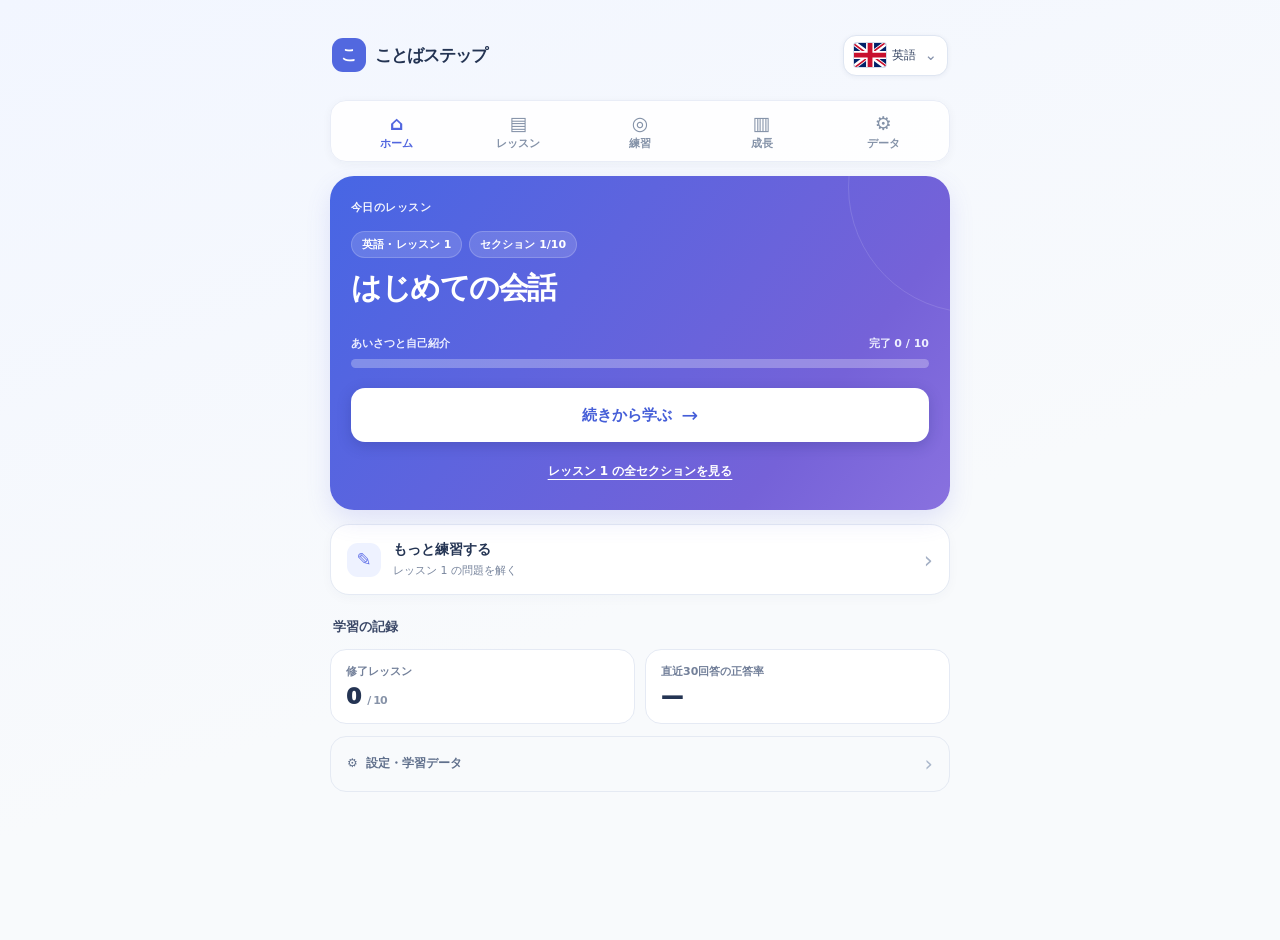
==== commit 0dece3b8: "Fix learning path desktop/mobile styling and show level guide only on lesson page" ====
--- a/kotoba/index.html
+++ b/kotoba/index.html
@@ -1,5 +1,5 @@
 <!DOCTYPE html>
-<html lang="ja"><head><meta charset="UTF-8"><meta name="viewport" content="width=device-width,initial-scale=1"><title>ことばステップ v9 ・ 学習範囲ガイド</title><style>
+<html lang="ja"><head><meta charset="UTF-8"><meta name="viewport" content="width=device-width,initial-scale=1"><title>ことばステップ v10 ・ 学習パス</title><style>
 .ks-root{font-family:ui-rounded,"Hiragino Kaku Gothic ProN","Noto Sans JP",system-ui,sans-serif;color:#20304d;background:linear-gradient(160deg,#f2f6ff,#f8fafc 60%);padding:16px;border-radius:18px;min-height:620px}.ks-root *{box-sizing:border-box}.ks-root button,.ks-root select,.ks-root textarea{font:inherit}.ks-root button{cursor:pointer}.ks-root button:disabled{opacity:.46;cursor:default}.ks-shell{max-width:920px;margin:auto}.ks-top{display:flex;justify-content:space-between;align-items:center;gap:8px;flex-wrap:wrap;margin-bottom:20px}.ks-logo{font-weight:950;font-size:21px;letter-spacing:-.04em}.ks-logo b{display:inline-grid;place-items:center;background:#4f65e7;color:#fff;border-radius:12px;width:38px;height:38px;margin-right:8px}.ks-tabs{display:flex;gap:6px}.ks-tabs button{padding:9px 13px;border:0;background:#fff;color:#62708b;border-radius:12px;font-size:12px;font-weight:800}.ks-tabs button.ks-active{background:#e2eaff;color:#3651c2}.ks-hero{padding:25px;border-radius:21px;background:linear-gradient(105deg,#4665e5,#8065d7);color:#fff;display:flex;justify-content:space-between;align-items:center;gap:15px}.ks-hero h2{font-size:clamp(22px,4vw,29px);margin:7px 0}.ks-hero p{margin:7px 0;font-size:13px;line-height:1.65;color:#edf0ff}.ks-eyebrow{font-size:11px;letter-spacing:.1em;font-weight:900;opacity:.8}.ks-level{border:2px solid #ffffff6e;background:#ffffff20;border-radius:18px;text-align:center;padding:16px 22px;min-width:107px}.ks-level strong{font-size:32px;display:block}.ks-level span{font-size:10px}.ks-btn{display:inline-flex;align-items:center;justify-content:center;gap:7px;border:none;border-radius:12px;padding:12px 16px;background:#4865e8;color:#fff;font-weight:850;font-size:13px}.ks-btn.ks-main{background:#fff;color:#3b54dc}.ks-btn.ks-secondary{background:#eef1ff;color:#3b56c6}.ks-btn.ks-muted{background:#f0f2f8;color:#5d6b83}.ks-btn.ks-danger{background:#fff0f1;color:#bd3548}.ks-btn.ks-sm{padding:9px 11px;font-size:12px}.ks-grid3{display:grid;grid-template-columns:repeat(3,minmax(0,1fr));gap:11px}.ks-lang{border:2px solid #e4e9f4;text-align:left;background:white;border-radius:17px;padding:16px;min-width:0}.ks-lang.ks-picked{border-color:#6c80ec;background:#f7f8ff}.ks-lang .ks-flag{font-size:28px;display:block}.ks-lang strong{display:block;font-size:17px;margin:8px 0 3px}.ks-lang small{font-size:11px;color:#68758d}.ks-h3{font-size:17px;font-weight:950;margin:22px 0 12px}.ks-cols{display:grid;grid-template-columns:1fr 1fr;gap:13px;margin:13px 0}.ks-panel{background:#fff;border:1px solid #e3e9f2;border-radius:18px;padding:18px;min-width:0}.ks-panel h3{font-size:16px;margin:0 0 8px}.ks-sub{font-size:12px;color:#71809a;line-height:1.7}.ks-field{margin:12px 0;display:flex;justify-content:space-between;align-items:center;gap:8px;flex-wrap:wrap}.ks-field label{font-size:13px;font-weight:850}.ks-field select{border-radius:9px;border:1px solid #dfe5f0;padding:8px;background:#fff;color:#24344e}.ks-check{display:inline-flex;align-items:center;gap:5px;font-size:12px;font-weight:800}.ks-check input{accent-color:#4a65e5;width:16px;height:16px}.ks-progress-row{margin:13px 0}.ks-progress-row .ks-line{display:flex;justify-content:space-between;font-size:12px;margin-bottom:5px}.ks-track{height:8px;border-radius:20px;background:#edf0f7;overflow:hidden}.ks-track i{display:block;height:100%;background:linear-gradient(90deg,#556cf1,#34c5a8)}.ks-statline{display:grid;grid-template-columns:repeat(3,1fr);gap:7px}.ks-stat{background:#f5f7fc;border-radius:11px;padding:11px 8px;text-align:center}.ks-stat strong{font-size:20px;display:block}.ks-stat small{color:#6e7a8d;font-size:10px}.ks-note{background:#edf3ff;color:#596a88;border-radius:11px;padding:11px 13px;line-height:1.7;font-size:11px;margin:13px 0}.ks-section{margin:18px 0}.ks-lesson{max-width:720px;margin:0 auto}.ks-lesson-head{display:flex;gap:10px;align-items:center}.ks-lesson-head .ks-track{flex:1;height:12px}.ks-lesson-head span{font-weight:850;font-size:12px;color:#63718e}.ks-card{border:1px solid #dfe6f1;background:#fff;border-radius:20px;padding:23px;margin:17px 0}.ks-tag{display:inline-block;background:#edf1ff;color:#4c61c7;font-weight:850;font-size:11px;border-radius:8px;padding:7px 9px}.ks-card h2{font-size:21px;line-height:1.5;margin:16px 0}.ks-prompt{font-size:22px;font-weight:800;margin:16px 0;line-height:1.65;white-space:pre-wrap;overflow-wrap:anywhere}.ks-prompt.ks-reading{font-size:18px;border-left:4px solid #7891ee;background:#f7f9ff;padding:14px;border-radius:6px;font-weight:600}.ks-q{font-weight:800;font-size:14px;margin:15px 0}.ks-choices{display:grid;grid-template-columns:1fr 1fr;gap:10px}.ks-choice{border:2px solid #e3e9f2;background:#fff;color:#24344f;text-align:left;border-radius:13px;padding:15px;font-weight:750;min-height:63px}.ks-choice:hover:not(:disabled){border-color:#93a2ed}.ks-choice.ks-selected{border-color:#576fe9;background:#eef1ff}.ks-choice.ks-correct{border-color:#2bc39d;background:#e3fbf4}.ks-choice.ks-wrong{border-color:#e9596b;background:#ffeff0}.ks-tools{display:flex;justify-content:space-between;align-items:center;gap:8px;margin-top:18px;flex-wrap:wrap}.ks-feedback{border-radius:12px;padding:13px;font-size:13px;line-height:1.7;margin-top:15px}.ks-feedback.good{background:#e2faf1;color:#176c52}.ks-feedback.bad{background:#fff0ed;color:#ae394a}.ks-feedback strong{display:block}.ks-tiles{display:flex;gap:7px;flex-wrap:wrap;min-height:55px;padding:10px;border:1px dashed #bec9df;border-radius:12px;margin:13px 0;background:#f9fbff}.ks-tile{border:1px solid #cfd8eb;background:#fff;border-radius:9px;padding:10px;font-weight:800}.ks-tile:disabled{opacity:.3}.ks-stages{display:grid;grid-template-columns:repeat(4,minmax(0,1fr));gap:8px}.ks-stage{border:1px solid #e3e9f3;border-radius:12px;background:white;padding:12px}.ks-stage h4{margin:0 0 7px;font-size:13px}.ks-stage small{font-size:10px;color:#70809a}.ks-stage .ks-track{margin-top:10px}.ks-results{text-align:center;max-width:680px;margin:35px auto}.ks-results .ks-panel{padding:30px}.ks-medal{font-size:49px}.ks-results h2{font-size:27px}.ks-summaries{display:flex;gap:7px;justify-content:center;flex-wrap:wrap;margin:17px 0}.ks-chip{padding:7px 10px;background:#eef2ff;color:#5165aa;font-size:11px;border-radius:99px;font-weight:800}.ks-root textarea{width:100%;min-height:120px;border-radius:12px;border:1px solid #dfe5f0;padding:10px;font-size:11px}.ks-root .ks-hide{display:none}.ks-root button:focus-visible,.ks-root select:focus-visible,.ks-root textarea:focus-visible{outline:3px solid #a5b7ff;outline-offset:2px}@media(max-width:620px){.ks-root{padding:10px}.ks-hero{padding:17px}.ks-level{padding:10px;min-width:80px}.ks-level strong{font-size:26px}.ks-grid3{gap:6px}.ks-lang{padding:11px 7px;border-radius:12px}.ks-lang strong{font-size:13px}.ks-lang small{font-size:10px}.ks-lang .ks-flag{font-size:25px}.ks-cols{grid-template-columns:1fr}.ks-stages{grid-template-columns:1fr 1fr}.ks-choices{grid-template-columns:1fr}.ks-card{padding:16px}.ks-top{flex-direction:column;align-items:stretch}.ks-tabs{justify-content:space-between}.ks-tabs button{flex:1}.ks-statline{gap:5px}}
 
 .ks-version{font-size:10px;color:#8592b4;font-weight:700}.ks-hero h2{font-size:clamp(21px,3.2vw,29px)}.ks-btn.ks-hero-outline{background:transparent;border:1px solid #ffffff8f;color:white}.ks-actions{display:flex;gap:9px;flex-wrap:wrap;margin-top:17px}.ks-heading{padding:4px 0 12px}.ks-heading h2{margin:7px 0;font-size:25px}.ks-eyebrow.ks-dark{color:#6179de}.ks-lvcard{text-align:left;cursor:pointer;color:#223556;min-height:112px}.ks-lvcard b{display:block;margin:7px 0;line-height:1.3;font-size:12px}.ks-lvcard.ks-focus{border:2px solid #627bff;background:#f4f6ff}.ks-lvcard .ks-track{margin:7px 0}.ks-stages{grid-template-columns:repeat(5,minmax(0,1fr))}.ks-focuspanel{margin:19px 0}.ks-focuspanel h2{margin:12px 0 4px}.ks-sectionlist{display:grid;gap:10px;margin-top:17px}.ks-unit{display:flex;align-items:center;gap:15px;padding:15px;background:#f8faff;border:1px solid #e4eafa;border-radius:13px}.ks-num{width:36px;height:36px;display:grid;place-items:center;border-radius:11px;color:#4d67de;background:#e7ebff;font-weight:950;flex:none}.ks-unitbody{flex:1;min-width:0}.ks-unitbody strong{display:block;margin:0 0 4px}.ks-unitbody p{margin:0 0 6px}.ks-study h2{margin:14px 0}.ks-studybadge{display:inline-block;background:#dff7ed;color:#176550;border-radius:9px;padding:7px 11px;margin-top:18px;font-size:12px;font-weight:900}.ks-explain{line-height:2;padding:15px;background:#f8faff;border-radius:13px;font-size:15px;margin:15px 0}.ks-formula{background:#edf1ff;border-left:4px solid #5f79ec;padding:16px;border-radius:10px;margin:16px 0}.ks-formula span{display:block;color:#61719c;font-size:11px;margin-bottom:9px}.ks-formula strong{font-size:19px}.ks-examples{display:grid;gap:9px;margin:17px 0}.ks-example{display:flex;align-items:center;gap:12px;padding:12px;border:1px solid #e0e8f5;border-radius:12px}.ks-example>span{flex:none;border-radius:8px;color:#4b65d8;background:#edf1ff;padding:5px 9px;font-weight:900}.ks-example>div{flex:1}.ks-example strong{font-size:15px}.ks-example p{color:#63738a;font-size:12px;margin:4px 0 0}.ks-answer{width:100%;padding:15px;border:2px solid #dfe6f5;border-radius:12px;color:#22324c;background:white;font:inherit;font-size:17px;margin:10px 0}.ks-answer:focus{outline:2px solid #8d9ffc;border-color:#7187ee}.ks-switch{display:flex;margin:12px 0;cursor:pointer}.ks-mt{margin-top:16px}.ks-center{justify-content:center}.ks-audio{display:flex;gap:11px;align-items:center;flex-wrap:wrap;padding:15px 0}.ks-progress-row{margin:10px 0}.ks-panel>.ks-btn{margin-top:10px}.ks-statline{margin:12px 0}.ks-root textarea{font-size:13px;line-height:1.5}.ks-root button{transition:background .12s,border-color .12s}.ks-stage.ks-lvcard:hover{background:#edf1ff}.ks-root input[type=checkbox]{accent-color:#546bec}.ks-root input:focus-visible{outline:3px solid #b1bffc}.ks-root h2{line-height:1.45}
@@ -250,6 +250,61 @@
 .ks-benchmark-caution{font-size:12px;color:#6b7890;line-height:1.75;padding:12px 4px}
 .ks-home-page .ks-benchmark-link{margin-top:10px;margin-bottom:14px}
 @media(max-width:650px){.ks-benchmark-list{grid-template-columns:1fr}.ks-benchmark-link{padding:10px 12px}.ks-benchmark-copy small{font-size:10px}.ks-benchmark-item{padding:13px}.ks-home-bottom button{padding:5px 1px}}
+
+/* Learning Path v10 - desktop and mobile */
+.ks-path-page{max-width:1000px;margin:0 auto 30px;padding:2px 0 12px}
+.ks-path-intro{padding:14px 4px 10px}
+.ks-path-eyebrow{font-size:11px;color:#576cdb;font-weight:900;letter-spacing:.12em}
+.ks-path-intro h1{font-size:clamp(23px,3vw,31px);margin:8px 0 7px;letter-spacing:-.04em;color:#223451}
+.ks-path-intro p{font-size:12px;line-height:1.75;color:#687993;margin:0}
+.ks-path-legend{display:flex;flex-wrap:wrap;gap:8px;margin:12px 0 14px}
+.ks-path-key{background:#fff;border:1px solid #e1e7f3;color:#596a86;font-weight:800;font-size:11px;border-radius:40px;padding:8px 11px;display:inline-flex;gap:7px;align-items:center}
+.ks-path-key-dot{height:10px;width:10px;border-radius:50%;background:#a9b3c8}
+.ks-path-key-dot.is-done{background:#26bd8d}.ks-path-key-dot.is-current{background:#6874ef}
+.ks-path-container{background:linear-gradient(180deg,#fafbff,#f7f9ff 45%,#f8fafc);border-radius:24px;border:1px solid #e6ecf8;padding:22px 20px 28px;overflow:visible}
+.ks-path-steps{position:relative;display:flex;flex-direction:column;gap:24px;padding:18px 8px 14px}
+.ks-path-steps::before{content:"";position:absolute;z-index:0;top:2px;bottom:2px;left:50%;transform:translateX(-50%);width:6px;border-radius:20px;background:#cdd7ed;box-shadow:inset 0 0 0 1px #bfcde7}
+.ks-path-step{position:relative;display:grid;grid-template-columns:minmax(0,1fr) 106px minmax(0,1fr);align-items:center;min-height:140px;isolation:isolate}
+.ks-path-center{grid-row:1;grid-column:2;display:flex;align-items:center;justify-content:center;z-index:2;position:relative}
+.ks-path-node{display:flex;align-items:center;justify-content:center;position:relative;width:80px;height:80px;flex:none;border-radius:50%;border:5px solid #fff;cursor:pointer;font-size:29px;font-weight:900;font-family:inherit;transition:transform .18s, box-shadow .18s;line-height:1;touch-action:manipulation}
+.ks-path-node:hover{transform:translateY(-3px) scale(1.035)}
+.ks-path-node:focus-visible,.ks-path-card-action:focus-visible{outline:3px solid #3759e6;outline-offset:4px}
+.ks-path-node.is-done{background:linear-gradient(145deg,#39d7a5,#139e76);color:#fff;box-shadow:0 10px 18px #1caa7b44,0 0 0 5px #d9faed}
+.ks-path-node.is-current{background:linear-gradient(145deg,#7989ff,#5569e7);color:#fff;box-shadow:0 12px 24px #4a59bd4d,0 0 0 7px #dfe4ff}
+.ks-path-node.is-locked{background:#e7ebf3;color:#8a97ac;box-shadow:0 6px 16px #3646671b,0 0 0 5px #f2f4f8}
+.ks-path-node-index{position:absolute;bottom:-6px;right:-7px;display:flex;align-items:center;justify-content:center;height:27px;min-width:27px;padding:0 5px;border-radius:30px;background:#fff;color:#33415d;font-size:11px;box-shadow:0 3px 8px #283e6826;border:1px solid #e5e9f3}
+.ks-path-card{grid-row:1;background:#fff;border:1px solid #e1e8f6;border-radius:19px;padding:16px 17px 14px;max-width:390px;width:100%;box-shadow:0 6px 20px #3145670b;position:relative;z-index:1;min-width:0}
+.ks-path-step.is-left .ks-path-card{grid-column:1;justify-self:end;margin-right:12px}
+.ks-path-step.is-right .ks-path-card{grid-column:3;justify-self:start;margin-left:12px}
+.ks-path-card::after{content:"";width:12px;height:2px;background:#cbd5eb;position:absolute;top:50%}
+.ks-path-step.is-left .ks-path-card::after{right:-12px}.ks-path-step.is-right .ks-path-card::after{left:-12px}
+.ks-path-step.is-current .ks-path-card{border-color:#aab7ff;box-shadow:0 10px 30px #5266d119;background:linear-gradient(160deg,#fff,#fbfbff)}
+.ks-path-cardheader{display:flex;align-items:center;justify-content:space-between;gap:8px;margin-bottom:7px}
+.ks-path-num{font-size:11px;font-weight:900;color:#7786a2;letter-spacing:.04em}
+.ks-path-state{font-size:10px;font-weight:900;white-space:nowrap;display:inline-flex;gap:5px;align-items:center;border-radius:99px;padding:5px 9px;background:#f0f2f6;color:#68758b}
+.ks-path-state.is-done{background:#e7f9f1;color:#17815e}.ks-path-state.is-current{background:#ecedff;color:#4c5dde}
+.ks-path-title{font-size:16px;color:#233450;font-weight:900;margin:0 0 6px;line-height:1.48;overflow-wrap:anywhere;letter-spacing:-.015em}
+.ks-path-standard{color:#6e7b96;font-size:11px;line-height:1.6;margin:0 0 11px}
+.ks-path-progressbar{height:7px;border-radius:20px;background:#eaf0f7;overflow:hidden;margin:10px 0 6px}
+.ks-path-progressbar i{display:block;height:100%;background:#7185ee;border-radius:20px}
+.ks-path-progressbar i.is-done{background:#27bd8c}
+.ks-path-progress-text{font-size:11px;color:#73819a;font-weight:750}
+.ks-path-card-action{background:#eef1ff;color:#475fd8;border:0;border-radius:10px;padding:10px 12px;font-size:12px;font-weight:900;cursor:pointer;min-height:38px;white-space:nowrap}
+.ks-path-card-action:hover{background:#e1e7ff}.ks-path-card-action.is-done{color:#148260;background:#e4f8ee}
+.ks-path-cardfooter{display:flex;align-items:center;justify-content:space-between;gap:9px;margin-top:9px}
+.ks-path-note{border-radius:14px;background:#fff;border:1px solid #e5eaf6;color:#687993;padding:12px 14px;font-size:11px;line-height:1.7;margin-top:16px}
+@media(max-width:700px){
+.ks-path-page{padding:0}.ks-path-container{border-radius:18px;padding:13px 10px 22px}.ks-path-steps{padding:12px 1px;gap:16px}
+.ks-path-steps::before{left:37px;transform:none;width:5px}
+.ks-path-step{grid-template-columns:74px minmax(0,1fr);align-items:center;min-height:118px}
+.ks-path-center{grid-column:1;grid-row:1;justify-content:flex-start;align-self:start;padding-top:10px;padding-left:2px}
+.ks-path-node{width:70px;height:70px;font-size:25px;border-width:4px}
+.ks-path-card,.ks-path-step.is-left .ks-path-card,.ks-path-step.is-right .ks-path-card{grid-column:2;grid-row:1;justify-self:stretch;max-width:none;margin:0 0 0 8px;padding:13px 12px 12px;border-radius:15px}
+.ks-path-step.is-left .ks-path-card::after,.ks-path-step.is-right .ks-path-card::after{left:-10px;right:auto;width:10px;top:36px}
+.ks-path-cardheader{flex-wrap:wrap;gap:4px}.ks-path-title{font-size:14px}.ks-path-cardfooter{flex-wrap:wrap}.ks-path-legend{gap:5px}.ks-path-key{font-size:10px;padding:6px 9px}
+}
+@media(prefers-reduced-motion:reduce){.ks-path-node{transition:none}}
+
 </style></head><body><div id="kotoba-app" class="ks-root"><div class="ks-shell" id="ks-view"></div></div><script> const LESSONS={
  en:{
  v:[`hello=こんにちは;thank you=ありがとう;water=水;bread=パン;cat=猫;dog=犬;book=本;friend=友達;today=今日;tomorrow=明日;school=学校;coffee=コーヒー`, `station=駅;ticket=切符;breakfast=朝食;dinner=夕食;usually=普段;busy=忙しい;movie=映画;travel=旅行;weekend=週末;weather=天気;question=質問;answer=答え`, `appointment=予約;recommend=おすすめする;improve=改善する;experience=経験;direction=方向;already=すでに;perhaps=おそらく;reason=理由;explain=説明する;borrow=借りる;arrive=到着する;decide=決める`, `although=〜だけれども;unless=〜でない限り;despite=〜にもかかわらず;opportunity=機会;evidence=証拠;benefit=利点;concern=懸念;assumption=仮定;consequence=影響;reliable=信頼できる;efficient=効率的な;perspective=視点`],
@@ -724,27 +779,30 @@
    </button>`;
  };
  function benchmarkView(){
-   const s=score(),language=LANG[data.lang][1],standard=benchmarkName[data.lang];
-   return h('benchmark')+`<section class="ks-benchmark-page">
-     <button type="button" class="ks-backlink" data-act="benchmarkBack">← 前の画面へ</button>
-     <div class="ks-benchmark-intro"><span class="ks-eyebrow ks-dark">LEARNING GUIDE</span><h1>${language}の学習範囲</h1>
-       <p>${standard}の学習内容を参考にした対応表です。各レッスンの教材内容と、学習済みセクション数を確認できます。</p></div>
-     <div class="ks-benchmark-list">${COURSE[data.lang].map((u,i)=>{
-       const x=s.perLevel[i],done=x.sections,total=u.sections.length,pct=Math.round(done/total*100);
-       return `<button type="button" class="ks-benchmark-item" data-act="openLessonSections" data-level="${i+1}" aria-label="レッスン${i+1} ${esc(u.title)}のセクションへ移動">
-         <span class="ks-benchmark-index">${i+1}</span>
-         <span class="ks-benchmark-item-body">
-           <span class="ks-benchmark-item-top"><strong>${esc(u.title)}</strong><span class="ks-benchmark-mini">${done}/${total} 完了</span></span>
-           <span class="ks-benchmark-level">${esc(benchmarkRange(u))}</span>
-           <span class="ks-benchmark-track"><i style="width:${pct}%"></i></span>
-         </span><span aria-hidden="true" class="ks-benchmark-arrow">›</span>
-       </button>`;
-     }).join('')}</div>
-     <p class="ks-benchmark-caution">※ この対応は学習内容の目安です。各試験の出題範囲への完全対応、合格判定、実際の語学力の保証ではありません。</p>
-   </section>`;
- }
-
- const h=(name)=>`<div class="ks-top"><div class="ks-logo"><b>こ</b> ことばステップ <small class="ks-version">v9</small></div><div class="ks-topright"><nav class="ks-tabs">${[['home','ホーム'],['learn','レッスン'],['train','練習'],['stats','成長'],['data','データ']].map(([a,b])=>`<button type="button" data-act="nav" data-page="${a}" class="${name===a?'ks-active':''}">${b}</button>`).join('')}</nav><button type="button" class="ks-flagbutton" data-act="languages" aria-label="学ぶ言語を切り替え" title="言語を切り替える"><span aria-hidden="true">${LANG[data.lang][0]}</span><span class="ks-flagchevron">⌄</span></button></div></div>${benchmarkBar()}`;
+  const stats=score(), lang=LANG[data.lang][1], standard=benchmarkName[data.lang];
+  const active=getNextLesson(data.lang).level;
+  return h('benchmark')+`<main class="ks-path-page">
+    <button type="button" class="ks-backlink" data-act="benchmarkBack">← レッスンへ戻る</button>
+    <header class="ks-path-intro"><span class="ks-path-eyebrow">LEARNING PATH</span><h1>${lang}の学習パス</h1>
+      <p>レッスンの進み具合と、${standard}を参考にした学習範囲を確認できます。</p></header>
+    <div class="ks-path-legend" aria-label="パスの状態"><span class="ks-path-key"><i class="ks-path-key-dot is-done"></i>完了済み</span><span class="ks-path-key"><i class="ks-path-key-dot is-current"></i>学習中</span><span class="ks-path-key"><i class="ks-path-key-dot"></i>未解放</span></div>
+    <div class="ks-path-container"><div class="ks-path-steps">${COURSE[data.lang].map((unit,i)=>{
+      const summary=stats.perLevel[i],total=unit.sections.length,done=summary.sections,pct=Math.min(100,Math.round(100*done/total));
+      const state=done===total?'done':i+1===active?'current':'locked';
+      const status=state==='done'?'完了済み':state==='current'?'学習中':'未解放';
+      const mark=state==='done'?'✓':state==='current'?'▶':'🔒',side=i%2===0?'left':'right';
+      return `<article class="ks-path-step is-${side} is-${state}">
+        <div class="ks-path-center"><button type="button" class="ks-path-node is-${state}" data-act="openLessonSections" data-level="${i+1}" aria-label="レッスン${i+1}・${esc(unit.title)}のセクションへ"><span aria-hidden="true">${mark}</span><span class="ks-path-node-index" aria-hidden="true">${i+1}</span></button></div>
+        <section class="ks-path-card"><div class="ks-path-cardheader"><span class="ks-path-num">LESSON ${String(i+1).padStart(2,'0')}</span><span class="ks-path-state is-${state}">${status}</span></div>
+        <h2 class="ks-path-title">${esc(unit.title)}</h2><p class="ks-path-standard">${esc(benchmarkRange(unit))}</p>
+        <div class="ks-path-progressbar" role="progressbar" aria-label="レッスン${i+1}の進捗" aria-valuenow="${pct}" aria-valuemin="0" aria-valuemax="100"><i class="is-${state}" style="width:${pct}%"></i></div>
+        <div class="ks-path-cardfooter"><span class="ks-path-progress-text">${done}/${total} セクション完了</span><button type="button" class="ks-path-card-action ${state==='done'?'is-done':''}" data-act="openLessonSections" data-level="${i+1}">${state==='done'?'復習する':state==='current'?'続きから学ぶ':'内容を見る'} →</button></div>
+        </section></article>`;
+    }).join('')}</div></div>
+    <p class="ks-path-note">※ パスの色分けは教材セクションの完了状況に基づく目安です。「未解放」はパス上の次の学習候補を示す表示で、レッスン一覧からはいつでも自由に学べます。${standard}の公式試験への合格・習熟度を保証するものではありません。</p>
+  </main>`;
+}
+ const h=(name)=>`<div class="ks-top"><div class="ks-logo"><b>こ</b> ことばステップ <small class="ks-version">v10</small></div><div class="ks-topright"><nav class="ks-tabs">${[['home','ホーム'],['learn','レッスン'],['train','練習'],['stats','成長'],['data','データ']].map(([a,b])=>`<button type="button" data-act="nav" data-page="${a}" class="${name===a?'ks-active':''}">${b}</button>`).join('')}</nav><button type="button" class="ks-flagbutton" data-act="languages" aria-label="学ぶ言語を切り替え" title="言語を切り替える"><span aria-hidden="true">${LANG[data.lang][0]}</span><span class="ks-flagchevron">⌄</span></button></div></div>`;
 
  const langCards=()=>`<div class="ks-grid3 ks-languagegrid">${Object.entries(LANG).map(([k,v])=>{let s=score(k);return`<button type="button" class="ks-lang ${k===data.lang?'ks-picked':''}" data-act="lang" data-lang="${k}"><span class="ks-flag">${v[0]}</span><strong>${v[1]}</strong><small>レッスン ${s.current}/${COURSE[k].length} ・ ${s.perLevel.filter(x=>x.mastered).length}レッスン修了</small>${k===data.lang?'<em>現在学習中 ✓</em>':''}</button>`}).join('')}</div>`;
  function languageView(){return h('language')+`<div class="ks-heading"><span class="ks-eyebrow ks-dark">LANGUAGE</span><h2>🌏 学習する言語を選ぶ</h2><p class="ks-sub">国旗を押すと言語を切り替えます。言語ごとに学習記録を保存します。</p></div>${langCards()}<div class="ks-actions"><button class="ks-btn ks-muted" data-act="nav" data-page="home">← ホームへ戻る</button></div>`;}
@@ -826,7 +884,6 @@
     <button type="button" data-act="nav" data-page="stats"><span aria-hidden="true">▥</span>成長</button>
     <button type="button" data-act="nav" data-page="data"><span aria-hidden="true">⚙</span>データ</button>
    </nav>
-   ${benchmarkBar()}
    <section class="ks-home-hero" aria-labelledby="ks-home-lesson-title">
      <div class="ks-home-eyebrow">今日のレッスン</div>
      <div class="ks-home-tags"><span>${language} · レッスン ${lv}</span><span>セクション ${section+1}/${total}</span></div>
@@ -852,7 +909,7 @@
  }
  function learn(){
   let s=score();
-  return h('learn')+`<div class="ks-heading"><span class="ks-eyebrow ks-dark">LESSONS / ${LANG[data.lang][1]}</span><h2>📚 レッスンを選ぶ</h2><p class="ks-sub">学びたいレッスンを選ぶと、そのレッスンのセクション一覧が開きます。</p></div><div class="ks-stages ks-learnlevel-grid">${s.perLevel.map(x=>smallProgress(x.lev,s)).join('')}</div>`;
+  return h('learn')+benchmarkBar()+`<div class="ks-heading"><span class="ks-eyebrow ks-dark">LESSONS / ${LANG[data.lang][1]}</span><h2>📚 レッスンを選ぶ</h2><p class="ks-sub">学びたいレッスンを選ぶと、そのレッスンのセクション一覧が開きます。</p></div><div class="ks-stages ks-learnlevel-grid">${s.perLevel.map(x=>smallProgress(x.lev,s)).join('')}</div>`;
  }
  function lessonSections(){
   const s=score(),f=Math.max(1,Math.min(COURSE[data.lang].length,+data.focusLevel||s.current));
